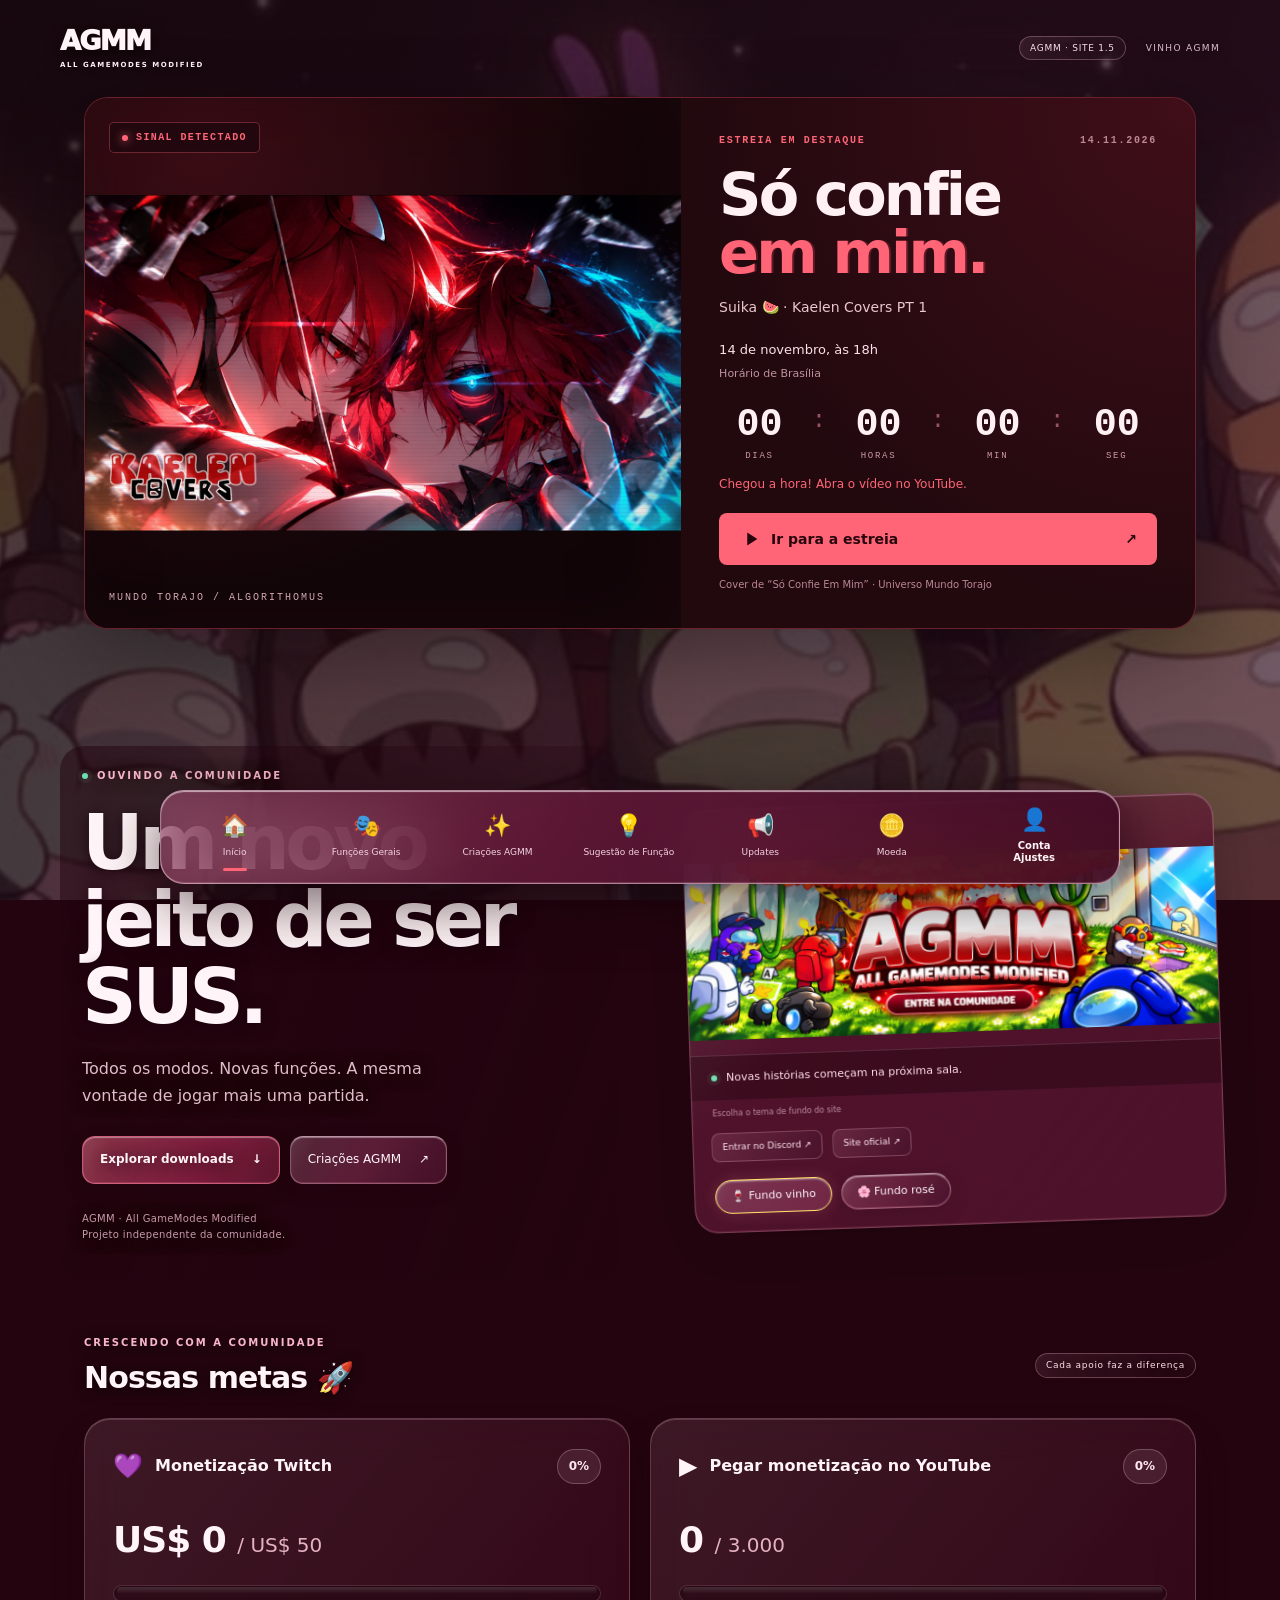
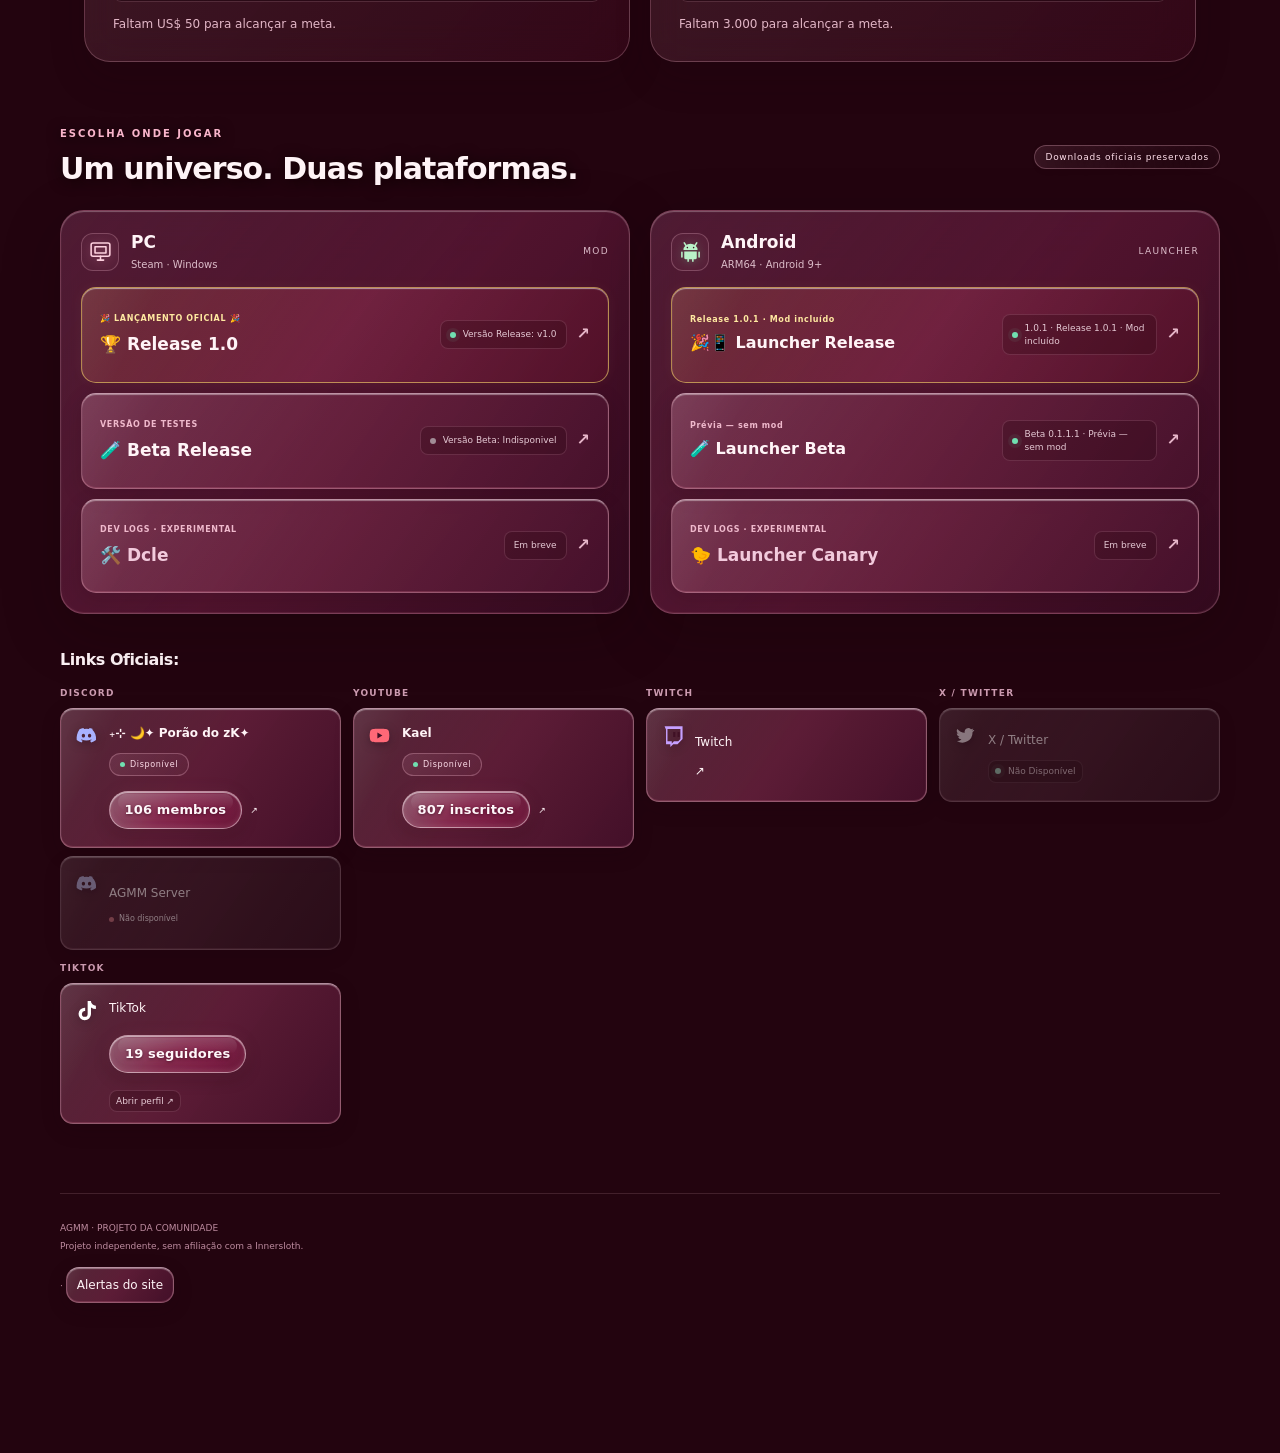
==== index.html @ 554f834c "Destaca metas de monetização nos painéis admin Adiciona uma aba Metas no editor oficial com valores " ====
<!DOCTYPE html>

<html lang="pt-BR"><head><meta charset="utf-8"/><meta content="width=device-width,initial-scale=1,viewport-fit=cover" name="viewport"/><title>AGMM · All GameModes Modified · Site 1.5</title><meta content="#23040F" name="theme-color"/><meta content="AGMM: downloads para PC e Android, funções, modos e novidades da comunidade." name="description"/><link href="agmm-icon-v2.png" rel="icon"/><link href="canary.css?v=goals-1" rel="stylesheet"/><link href="premiere.css" rel="stylesheet"/><meta http-equiv="Content-Security-Policy" content="default-src 'none'; script-src 'self'; script-src-attr 'none'; style-src 'self' 'unsafe-inline'; img-src 'self' data: blob: https://agmm-comunidade.lukee-vstone.workers.dev; connect-src 'self' https://agmm-comunidade.lukee-vstone.workers.dev; font-src 'self'; base-uri 'none'; form-action 'none'; object-src 'none'; frame-src 'none'; worker-src 'self'; manifest-src 'self'"></head><body><div aria-hidden="true" class="site-wallpaper"><div class="wallpaper-wine"></div><div class="wallpaper-rose"></div></div><a class="skip-link" href="#home-page">Pular para o conteúdo</a><header class="site-header"><a class="wordmark" href="#home">AGMM<span>ALL GAMEMODES MODIFIED</span></a><div class="header-meta"><span class="quiet-pill">AGMM · SITE 1.5</span><span class="tiny-label">VINHO AGMM</span></div></header><div id="home-page"><section class="premiere-feature" aria-labelledby="premiere-title" id="estreia">
 <div class="premiere-visual"><img src="premiere-suika.jpg" width="1280" height="720" alt="Capa da estreia Suika — Só Confie Em Mim, Kaelen Covers PT 1" fetchpriority="high"><span class="premiere-signal"><i></i> SINAL DETECTADO</span><span class="premiere-art-label">MUNDO TORAJO / ALGORITHOMUS</span></div>
 <div class="premiere-copy"><p class="premiere-eyebrow">ESTREIA EM DESTAQUE <span>14.11.2026</span></p><h2 id="premiere-title">Só confie<br><em>em mim.</em></h2><p class="premiere-subtitle">Suika 🍉 · Kaelen Covers PT 1</p><p class="premiere-date"><time datetime="2026-11-14T18:00:00-03:00">14 de novembro, às 18h</time> <span>Horário de Brasília</span></p>
 <div class="premiere-countdown" role="timer" aria-label="Contagem regressiva para a estreia" aria-live="off"><div><strong data-premiere="days">--</strong><span>DIAS</span></div><b>:</b><div><strong data-premiere="hours">--</strong><span>HORAS</span></div><b>:</b><div><strong data-premiere="minutes">--</strong><span>MIN</span></div><b>:</b><div><strong data-premiere="seconds">--</strong><span>SEG</span></div></div>
 <p id="premiere-status" class="premiere-status">A contagem já começou. Você vem?</p><a class="premiere-cta" id="premiere-link" href="https://www.youtube.com/watch?v=UKGkO79N6H8" target="_blank" rel="noopener noreferrer"><svg width="22" height="22" viewBox="0 0 24 24" aria-hidden="true"><path d="m9 5 11 7-11 7V5Z" fill="currentColor"/></svg>Ir para a estreia <span aria-hidden="true">↗</span></a><p class="premiere-credit">Cover de “Só Confie Em Mim” · Universo Mundo Torajo</p></div>
</section><section class="hero"><div class="hero-copy"><p class="eyebrow"><span class="live-dot"></span> OUVINDO A COMUNIDADE</p><h1>Um novo jeito<br/>de ser <em>SUS.</em></h1><p class="hero-description">Todos os modos. Novas funções. A mesma vontade de jogar mais uma partida.</p><div class="hero-actions"><a class="glass-button primary" href="#downloads-heading">Explorar downloads <span>↓</span><svg aria-hidden="true" class="crew-runner" viewbox="0 0 42 44"><g class="crew-body"><path d="M29 14h6v20h-6" fill="#FF6577" stroke="#23040F" stroke-width="2"></path><path d="M9 29V16C9 2 29 2 29 16v18H9Z" fill="#FF455E" stroke="#FFF4F7" stroke-width="1.8"></path><rect fill="#BCEAF2" height="10" rx="5" stroke="#23040F" stroke-width="2" width="18" x="18" y="12"></rect><path d="M23 14h8" stroke="white" stroke-linecap="round" stroke-width="2"></path></g><path class="crew-leg one" d="M13 29v10h7" fill="none" stroke="#FF6577" stroke-linecap="round" stroke-width="6"></path><path class="crew-leg two" d="M25 29v10h6" fill="none" stroke="#FF455E" stroke-linecap="round" stroke-width="6"></path></svg></a><button class="glass-button" data-page="creations" type="button">Criações AGMM <span>↗</span><svg aria-hidden="true" class="crew-runner" viewbox="0 0 42 44"><g class="crew-body"><path d="M29 14h6v20h-6" fill="#FF6577" stroke="#23040F" stroke-width="2"></path><path d="M9 29V16C9 2 29 2 29 16v18H9Z" fill="#FF455E" stroke="#FFF4F7" stroke-width="1.8"></path><rect fill="#BCEAF2" height="10" rx="5" stroke="#23040F" stroke-width="2" width="18" x="18" y="12"></rect><path d="M23 14h8" stroke="white" stroke-linecap="round" stroke-width="2"></path></g><path class="crew-leg one" d="M13 29v10h7" fill="none" stroke="#FF6577" stroke-linecap="round" stroke-width="6"></path><path class="crew-leg two" d="M25 29v10h6" fill="none" stroke="#FF455E" stroke-linecap="round" stroke-width="6"></path></svg></button></div><p class="hero-footnote">AGMM · All GameModes Modified<br/>Projeto independente da comunidade.</p></div><div class="hero-art glass"><span class="art-caption">COMUNIDADE AGMM</span><a class="community-banner" href="https://discord.gg/tmzvF387SU" rel="noopener noreferrer" target="_blank"><img alt="Comunidade AGMM" height="724" src="agmm-banner.png" width="2172"/></a><div class="art-bottom"><span class="live-dot"></span> Novas histórias começam na próxima sala.</div><p class="art-preserved">Escolha o tema de fundo do site</p><div class="art-links"><a href="https://discord.gg/tmzvF387SU" rel="noopener noreferrer" target="_blank">Entrar no Discord ↗</a><a href="https://kyroshkazehara.github.io/aggm.github.io/#home" rel="noopener noreferrer" target="_blank">Site oficial ↗</a></div><div aria-label="Tema de fundo do site" class="art-switch"><button aria-pressed="true" data-art="0" type="button">🍷 Fundo vinho</button><button aria-pressed="false" data-art="1" type="button">🌸 Fundo rosé</button></div></div></section><section class="monetization-section" aria-labelledby="monetization-heading" id="metas"><div class="section-heading"><div><p class="eyebrow">CRESCENDO COM A COMUNIDADE</p><h2 id="monetization-heading">Nossas metas <span aria-hidden="true">🚀</span></h2></div><span class="quiet-pill">Cada apoio faz a diferença</span></div><div class="monetization-grid"><article class="monetization-card glass"><div class="monetization-top"><span class="monetization-icon" aria-hidden="true">💜</span><h3>Monetização Twitch</h3><span class="monetization-percent" id="goal-twitch-percent">0%</span></div><p class="monetization-total" id="goal-twitch-total">US$ 0 <span>/ US$ 50</span></p><div class="monetization-track" id="goal-twitch-progress" role="progressbar" aria-label="Meta de monetização Twitch" aria-valuemin="0" aria-valuemax="50" aria-valuenow="0" aria-valuetext="US$ 0 de US$ 50"><span class="monetization-fill" id="goal-twitch-fill"></span></div><p class="monetization-note" id="goal-twitch-note">Faltam US$ 50 para alcançar a meta.</p></article><article class="monetization-card glass"><div class="monetization-top"><span class="monetization-icon" aria-hidden="true">▶️</span><h3>Pegar monetização no YouTube</h3><span class="monetization-percent" id="goal-youtube-percent">0%</span></div><p class="monetization-total" id="goal-youtube-total">0 <span>/ 3.000</span></p><div class="monetization-track" id="goal-youtube-progress" role="progressbar" aria-label="Meta de monetização YouTube" aria-valuemin="0" aria-valuemax="3000" aria-valuenow="0" aria-valuetext="0 de 3.000"><span class="monetization-fill" id="goal-youtube-fill"></span></div><p class="monetization-note" id="goal-youtube-note">Faltam 3.000 para alcançar a meta.</p></article></div></section><section aria-labelledby="downloads-heading" class="download-section"><div class="section-heading"><div><p class="eyebrow">ESCOLHA ONDE JOGAR</p><h2 id="downloads-heading">Um universo. Duas plataformas.</h2></div><span class="quiet-pill">Downloads oficiais preservados</span></div><div class="platform-grid"><section class="platform-panel glass"><div class="platform-title"><span class="platform-icon"><svg viewBox="0 0 32 32" aria-hidden="true"><rect x="4" y="5" width="24" height="17" rx="2.5" fill="none" stroke="currentColor" stroke-width="2"/><path d="M12 27h8m-4-5v5M9 10h14v8H9z" fill="none" stroke="currentColor" stroke-width="2" stroke-linecap="round" stroke-linejoin="round"/></svg></span><div><h3>PC</h3><p>Steam · Windows</p></div><span class="tiny-label">MOD</span></div><button class="choice glass-button release-tile" data-channel="release" type="button"><span><span class="badge">🎉 LANÇAMENTO OFICIAL 🎉</span>🏆 Release 1.0</span><span class="download-meta"><span class="mod-version"><span aria-hidden="true" class="version-dot"></span><span id="versao-release">Versão Release: 1.0</span></span><span aria-hidden="true" class="arrow">↗</span></span><svg aria-hidden="true" class="crew-runner" viewbox="0 0 42 44"><g class="crew-body"><path d="M29 14h6v20h-6" fill="#FF6577" stroke="#23040F" stroke-width="2"></path><path d="M9 29V16C9 2 29 2 29 16v18H9Z" fill="#FF455E" stroke="#FFF4F7" stroke-width="1.8"></path><rect fill="#BCEAF2" height="10" rx="5" stroke="#23040F" stroke-width="2" width="18" x="18" y="12"></rect><path d="M23 14h8" stroke="white" stroke-linecap="round" stroke-width="2"></path></g><path class="crew-leg one" d="M13 29v10h7" fill="none" stroke="#FF6577" stroke-linecap="round" stroke-width="6"></path><path class="crew-leg two" d="M25 29v10h6" fill="none" stroke="#FF455E" stroke-linecap="round" stroke-width="6"></path></svg></button><button class="choice glass-button release-tile" data-channel="beta" type="button"><span><span class="badge">VERSÃO DE TESTES</span><strong>🧪 Beta Release</strong></span><span class="download-meta"><span class="mod-version"><span aria-hidden="true" class="version-dot"></span><span id="versao-beta">Versão Beta: a definir</span></span><span aria-hidden="true" class="arrow">↗</span></span><svg aria-hidden="true" class="crew-runner" viewbox="0 0 42 44"><g class="crew-body"><path d="M29 14h6v20h-6" fill="#FF6577" stroke="#23040F" stroke-width="2"></path><path d="M9 29V16C9 2 29 2 29 16v18H9Z" fill="#FF455E" stroke="#FFF4F7" stroke-width="1.8"></path><rect fill="#BCEAF2" height="10" rx="5" stroke="#23040F" stroke-width="2" width="18" x="18" y="12"></rect><path d="M23 14h8" stroke="white" stroke-linecap="round" stroke-width="2"></path></g><path class="crew-leg one" d="M13 29v10h7" fill="none" stroke="#FF6577" stroke-linecap="round" stroke-width="6"></path><path class="crew-leg two" d="M25 29v10h6" fill="none" stroke="#FF455E" stroke-linecap="round" stroke-width="6"></path></svg></button><button class="choice glass-button release-tile experimental" data-experimental="pc" type="button"><span><span class="badge">DEV LOGS · EXPERIMENTAL</span><strong>🛠️ Dcle</strong></span><span class="download-meta"><span class="mod-version">Em breve</span><span class="arrow">↗</span></span><svg aria-hidden="true" class="crew-runner" viewbox="0 0 42 44"><g class="crew-body"><path d="M29 14h6v20h-6" fill="#FF6577" stroke="#23040F" stroke-width="2"></path><path d="M9 29V16C9 2 29 2 29 16v18H9Z" fill="#FF455E" stroke="#FFF4F7" stroke-width="1.8"></path><rect fill="#BCEAF2" height="10" rx="5" stroke="#23040F" stroke-width="2" width="18" x="18" y="12"></rect><path d="M23 14h8" stroke="white" stroke-linecap="round" stroke-width="2"></path></g><path class="crew-leg one" d="M13 29v10h7" fill="none" stroke="#FF6577" stroke-linecap="round" stroke-width="6"></path><path class="crew-leg two" d="M25 29v10h6" fill="none" stroke="#FF455E" stroke-linecap="round" stroke-width="6"></path></svg></button></section><section class="platform-panel glass"><div class="platform-title"><span class="platform-icon"><svg viewBox="0 0 32 32" aria-hidden="true"><path d="m10 8-2-3m14 3 2-3" fill="none" stroke="currentColor" stroke-width="2" stroke-linecap="round"/><path d="M7 14a9 8 0 0 1 18 0H7Zm1 2h16v8a2 2 0 0 1-2 2h-2v3h-2v-3h-4v3h-2v-3h-2a2 2 0 0 1-2-2v-8Z" fill="currentColor"/><circle cx="12" cy="11" r="1" fill="#3d1026"/><circle cx="20" cy="11" r="1" fill="#3d1026"/><path d="M5 17v6m22-6v6" fill="none" stroke="currentColor" stroke-width="2" stroke-linecap="round"/></svg></span><div><h3>Android</h3><p>ARM64 · Android 9+</p></div><span class="tiny-label">LAUNCHER</span></div><button aria-controls="launcher-details" aria-haspopup="dialog" class="choice glass-button release-tile" disabled="" id="launcher-main-release" type="button"><span><span class="badge">ANDROID · VERSÃO ESTÁVEL</span><span class="launcher-button-title">AGMM LAUNCHER RELEASE</span></span><span class="download-meta"><span class="mod-version"><span aria-hidden="true" class="version-dot"></span><span id="versao-launcher-release">Versão: em breve</span></span><span aria-hidden="true" class="arrow">↗</span></span><svg aria-hidden="true" class="crew-runner" viewbox="0 0 42 44"><g class="crew-body"><path d="M29 14h6v20h-6" fill="#FF6577" stroke="#23040F" stroke-width="2"></path><path d="M9 29V16C9 2 29 2 29 16v18H9Z" fill="#FF455E" stroke="#FFF4F7" stroke-width="1.8"></path><rect fill="#BCEAF2" height="10" rx="5" stroke="#23040F" stroke-width="2" width="18" x="18" y="12"></rect><path d="M23 14h8" stroke="white" stroke-linecap="round" stroke-width="2"></path></g><path class="crew-leg one" d="M13 29v10h7" fill="none" stroke="#FF6577" stroke-linecap="round" stroke-width="6"></path><path class="crew-leg two" d="M25 29v10h6" fill="none" stroke="#FF455E" stroke-linecap="round" stroke-width="6"></path></svg></button><button aria-controls="launcher-details" aria-haspopup="dialog" class="choice glass-button release-tile" disabled="" id="launcher-main-beta" type="button"><span><span class="badge">ANDROID · VERSÃO DE TESTES</span><span class="launcher-button-title">AGMM LAUNCHER BETA</span></span><span class="download-meta"><span class="mod-version"><span aria-hidden="true" class="version-dot"></span><span id="versao-launcher-beta">Versão: em breve</span></span><span aria-hidden="true" class="arrow">↗</span></span><svg aria-hidden="true" class="crew-runner" viewbox="0 0 42 44"><g class="crew-body"><path d="M29 14h6v20h-6" fill="#FF6577" stroke="#23040F" stroke-width="2"></path><path d="M9 29V16C9 2 29 2 29 16v18H9Z" fill="#FF455E" stroke="#FFF4F7" stroke-width="1.8"></path><rect fill="#BCEAF2" height="10" rx="5" stroke="#23040F" stroke-width="2" width="18" x="18" y="12"></rect><path d="M23 14h8" stroke="white" stroke-linecap="round" stroke-width="2"></path></g><path class="crew-leg one" d="M13 29v10h7" fill="none" stroke="#FF6577" stroke-linecap="round" stroke-width="6"></path><path class="crew-leg two" d="M25 29v10h6" fill="none" stroke="#FF455E" stroke-linecap="round" stroke-width="6"></path></svg></button><button class="choice glass-button release-tile experimental" data-experimental="android" type="button"><span><span class="badge">DEV LOGS · EXPERIMENTAL</span><strong>🐤 Launcher Canary</strong></span><span class="download-meta"><span class="mod-version">Em breve</span><span class="arrow">↗</span></span><svg aria-hidden="true" class="crew-runner" viewbox="0 0 42 44"><g class="crew-body"><path d="M29 14h6v20h-6" fill="#FF6577" stroke="#23040F" stroke-width="2"></path><path d="M9 29V16C9 2 29 2 29 16v18H9Z" fill="#FF455E" stroke="#FFF4F7" stroke-width="1.8"></path><rect fill="#BCEAF2" height="10" rx="5" stroke="#23040F" stroke-width="2" width="18" x="18" y="12"></rect><path d="M23 14h8" stroke="white" stroke-linecap="round" stroke-width="2"></path></g><path class="crew-leg one" d="M13 29v10h7" fill="none" stroke="#FF6577" stroke-linecap="round" stroke-width="6"></path><path class="crew-leg two" d="M25 29v10h6" fill="none" stroke="#FF455E" stroke-linecap="round" stroke-width="6"></path></svg></button></section></div></section><section aria-labelledby="official-title" class="official-links social-section">
<h2 id="official-title">Links Oficiais:</h2>
<div class="official-grid">
<div class="official-group"><h3>Discord</h3><a class="official-button discord-live" href="https://discord.gg/WVbwFvehyt" id="discord-1" rel="noopener noreferrer" role="button" tabindex="0" target="_blank"><svg class="social-brand-icon" viewBox="0 0 32 32" aria-hidden="true"><path fill="currentColor" d="M25.7 7.2a22 22 0 0 0-5.5-1.7l-.7 1.4a20 20 0 0 0-7 0l-.7-1.4a22 22 0 0 0-5.5 1.7C2.8 12.3 1.9 17.3 2.4 22.2a22 22 0 0 0 6.8 3.4l1.5-2.4-2.3-1.1.6-.5c4.4 2 9.2 2 13.6 0l.6.5-2.3 1.1 1.5 2.4a22 22 0 0 0 6.8-3.4c.6-5.7-1-10.6-5.5-15zM11.7 18.8c-1.3 0-2.3-1.2-2.3-2.6s1-2.6 2.3-2.6 2.3 1.2 2.3 2.6-1 2.6-2.3 2.6zm8.6 0c-1.3 0-2.3-1.2-2.3-2.6s1-2.6 2.3-2.6 2.3 1.2 2.3 2.6-1 2.6-2.3 2.6z"/></svg><span class="discord-server-name">₊⊹ 🌙✦ Porão do zK✦</span><span class="discord-server-meta"><span class="discord-status social-pill agmm-new-pill"><i aria-hidden="true" class="discord-green-dot"></i>Disponível</span><span id="discord-member-count" title="Contagem aproximada informada pelo Discord · conferida em 31/10/2026">106 membros</span><span aria-hidden="true">↗</span></span><svg aria-hidden="true" class="crew-runner" viewbox="0 0 42 44"><g class="crew-body"><path d="M29 14h6v20h-6" fill="#FF6577" stroke="#23040F" stroke-width="2"></path><path d="M9 29V16C9 2 29 2 29 16v18H9Z" fill="#FF455E" stroke="#FFF4F7" stroke-width="1.8"></path><rect fill="#BCEAF2" height="10" rx="5" stroke="#23040F" stroke-width="2" width="18" x="18" y="12"></rect><path d="M23 14h8" stroke="white" stroke-linecap="round" stroke-width="2"></path></g><path class="crew-leg one" d="M13 29v10h7" fill="none" stroke="#FF6577" stroke-linecap="round" stroke-width="6"></path><path class="crew-leg two" d="M25 29v10h6" fill="none" stroke="#FF455E" stroke-linecap="round" stroke-width="6"></path></svg></a><button class="official-button discord-unavailable" disabled="" id="discord-2" type="button"><svg class="social-brand-icon" viewBox="0 0 32 32" aria-hidden="true"><path fill="currentColor" d="M25.7 7.2a22 22 0 0 0-5.5-1.7l-.7 1.4a20 20 0 0 0-7 0l-.7-1.4a22 22 0 0 0-5.5 1.7C2.8 12.3 1.9 17.3 2.4 22.2a22 22 0 0 0 6.8 3.4l1.5-2.4-2.3-1.1.6-.5c4.4 2 9.2 2 13.6 0l.6.5-2.3 1.1 1.5 2.4a22 22 0 0 0 6.8-3.4c.6-5.7-1-10.6-5.5-15zM11.7 18.8c-1.3 0-2.3-1.2-2.3-2.6s1-2.6 2.3-2.6 2.3 1.2 2.3 2.6-1 2.6-2.3 2.6zm8.6 0c-1.3 0-2.3-1.2-2.3-2.6s1-2.6 2.3-2.6 2.3 1.2 2.3 2.6-1 2.6-2.3 2.6z"/></svg><span>AGMM Server</span><span class="discord-status social-pill unavailable-pill"><i aria-hidden="true"></i>Não disponível</span><svg aria-hidden="true" class="crew-runner" viewbox="0 0 42 44"><g class="crew-body"><path d="M29 14h6v20h-6" fill="#FF6577" stroke="#23040F" stroke-width="2"></path><path d="M9 29V16C9 2 29 2 29 16v18H9Z" fill="#FF455E" stroke="#FFF4F7" stroke-width="1.8"></path><rect fill="#BCEAF2" height="10" rx="5" stroke="#23040F" stroke-width="2" width="18" x="18" y="12"></rect><path d="M23 14h8" stroke="white" stroke-linecap="round" stroke-width="2"></path></g><path class="crew-leg one" d="M13 29v10h7" fill="none" stroke="#FF6577" stroke-linecap="round" stroke-width="6"></path><path class="crew-leg two" d="M25 29v10h6" fill="none" stroke="#FF455E" stroke-linecap="round" stroke-width="6"></path></svg></button></div>
<div class="official-group"><h3>YouTube</h3><a class="official-button discord-live youtube-channel-live" href="https://www.youtube.com/@Kael_lives_Oficcial" id="youtube" rel="noopener noreferrer" target="_blank"><svg class="social-brand-icon" viewBox="0 0 32 32" aria-hidden="true"><path fill="currentColor" d="M29 10.2a4 4 0 0 0-2.8-2.8C23.8 6.7 16 6.7 16 6.7s-7.8 0-10.2.7A4 4 0 0 0 3 10.2 42 42 0 0 0 2.3 16 42 42 0 0 0 3 21.8a4 4 0 0 0 2.8 2.8c2.4.7 10.2.7 10.2.7s7.8 0 10.2-.7a4 4 0 0 0 2.8-2.8 42 42 0 0 0 .7-5.8 42 42 0 0 0-.7-5.8z"/><path fill="#401025" d="m13 20.2 7-4.2-7-4.2z"/></svg><span class="discord-server-name" id="youtube-channel-name">Kael</span><span class="discord-server-meta"><span class="discord-status social-pill agmm-new-pill"><i aria-hidden="true" class="discord-green-dot"></i>Disponível</span><span id="youtube-subscriber-count" title="Contagem informada pelo criador">807 inscritos</span><span aria-hidden="true">↗</span></span><svg aria-hidden="true" class="crew-runner" viewbox="0 0 42 44"><g class="crew-body"><path d="M29 14h6v20h-6" fill="#FF6577" stroke="#23040F" stroke-width="2"></path><path d="M9 29V16C9 2 29 2 29 16v18H9Z" fill="#FF455E" stroke="#FFF4F7" stroke-width="1.8"></path><rect fill="#BCEAF2" height="10" rx="5" stroke="#23040F" stroke-width="2" width="18" x="18" y="12"></rect><path d="M23 14h8" stroke="white" stroke-linecap="round" stroke-width="2"></path></g><path class="crew-leg one" d="M13 29v10h7" fill="none" stroke="#FF6577" stroke-linecap="round" stroke-width="6"></path><path class="crew-leg two" d="M25 29v10h6" fill="none" stroke="#FF455E" stroke-linecap="round" stroke-width="6"></path></svg></a></div>
<div class="official-group"><h3>Twitch</h3><a class="official-button" id="twitch" role="button" tabindex="0"><svg class="social-brand-icon" viewBox="0 0 32 32" aria-hidden="true"><path fill="currentColor" d="M5 3h25v18l-7 7h-6l-4 4v-4H7V8zm4 4v17h6v3l3-3h6l3-3V7z"/><path fill="#401025" d="M17 11h3v7h-3zm6 0h3v7h-3z"/></svg>Twitch <span aria-hidden="true">↗</span><svg aria-hidden="true" class="crew-runner" viewbox="0 0 42 44"><g class="crew-body"><path d="M29 14h6v20h-6" fill="#FF6577" stroke="#23040F" stroke-width="2"></path><path d="M9 29V16C9 2 29 2 29 16v18H9Z" fill="#FF455E" stroke="#FFF4F7" stroke-width="1.8"></path><rect fill="#BCEAF2" height="10" rx="5" stroke="#23040F" stroke-width="2" width="18" x="18" y="12"></rect><path d="M23 14h8" stroke="white" stroke-linecap="round" stroke-width="2"></path></g><path class="crew-leg one" d="M13 29v10h7" fill="none" stroke="#FF6577" stroke-linecap="round" stroke-width="6"></path><path class="crew-leg two" d="M25 29v10h6" fill="none" stroke="#FF455E" stroke-linecap="round" stroke-width="6"></path></svg></a></div>
<div class="official-group"><h3>X / Twitter</h3><button class="official-button unavailable-social" disabled="" id="twitter"><svg class="social-brand-icon" viewBox="0 0 32 32" aria-hidden="true"><path fill="currentColor" d="M27.5 8.2c-.9.4-1.9.7-2.9.8a5 5 0 0 0 2.2-2.8 10 10 0 0 1-3.2 1.2 5 5 0 0 0-8.6 4.6A14.2 14.2 0 0 1 4.7 6.8a5 5 0 0 0 1.5 6.7 5 5 0 0 1-2.3-.6v.1a5 5 0 0 0 4 4.9 5 5 0 0 1-2.2.1 5 5 0 0 0 4.7 3.5A10 10 0 0 1 4 23.6a14.1 14.1 0 0 0 21.8-11.9v-.6a10 10 0 0 0 2.5-2.9z"/></svg><span>X / Twitter</span><span class="mod-version"><span aria-hidden="true" class="version-dot"></span>Não Disponível</span><svg aria-hidden="true" class="crew-runner" viewbox="0 0 42 44"><g class="crew-body"><path d="M29 14h6v20h-6" fill="#FF6577" stroke="#23040F" stroke-width="2"></path><path d="M9 29V16C9 2 29 2 29 16v18H9Z" fill="#FF455E" stroke="#FFF4F7" stroke-width="1.8"></path><rect fill="#BCEAF2" height="10" rx="5" stroke="#23040F" stroke-width="2" width="18" x="18" y="12"></rect><path d="M23 14h8" stroke="white" stroke-linecap="round" stroke-width="2"></path></g><path class="crew-leg one" d="M13 29v10h7" fill="none" stroke="#FF6577" stroke-linecap="round" stroke-width="6"></path><path class="crew-leg two" d="M25 29v10h6" fill="none" stroke="#FF455E" stroke-linecap="round" stroke-width="6"></path></svg></button></div>
<div class="official-group"><h3>TikTok</h3><a class="official-button" id="tiktok" href="https://www.tiktok.com/@zkaelen_oficiall" target="_blank" rel="noopener noreferrer"><svg class="social-brand-icon tiktok-logo" viewBox="0 0 24 24" aria-hidden="true"><path fill="currentColor" d="M16.6 2h-3.4v13.6a3 3 0 1 1-2.6-3V9.1a6.5 6.5 0 1 0 6.1 6.5V8.8a8.4 8.4 0 0 0 5.1 1.7V7.1A5.3 5.3 0 0 1 16.6 2Z"/></svg><span>TikTok</span><span class="mod-version" id="tiktok-follower-count">19 seguidores</span><span class="mod-version" data-tiktok-status>Abrir perfil ↗</span></a></div>
</div><p id="official-status" role="status"></p>
</section></div><section aria-labelledby="functions-title" class="community-page" hidden="" id="page-functions">
<p class="community-eyebrow">OUVINDO A COMUNIDADE · CRIADO POR KAELEN</p>
<h1 id="functions-title">Funções Gerais</h1>
<p class="community-intro">O catálogo completo de funções, cartas e modos de jogo. Todas as descrições foram preservadas.</p>
<div class="catalog-controls"><label class="search-field">Buscar no catálogo<input id="catalog-search" placeholder="Procure uma função ou modo…" type="search"/></label><div aria-label="Categoria do catálogo" class="filter-group"><button aria-pressed="true" class="filter active" data-filter="todos" type="button">Tudo</button><button aria-pressed="false" class="filter" data-filter="funcao" type="button">Funções</button><button aria-pressed="false" class="filter" data-filter="modo" type="button">Modos</button><button aria-pressed="false" class="filter" data-filter="carta" type="button">Cartas</button></div></div>
<p class="muted" id="catalog-count" role="status"></p><div class="catalog-grid" id="catalog-grid"></div>
</section><section aria-labelledby="suggestion-title" class="community-page" hidden="" id="page-suggestions">
<p class="community-eyebrow">SUA IDEIA PODE VIRAR PARTE DO AGMM</p><h1 id="suggestion-title">Sugestão <span>de Função</span></h1>
<div class="community-columns"><div><p class="community-intro">Inventou uma habilidade diferente? Conte como ela funciona. Você também pode sugerir um modo de jogo.</p><div class="glass-card"><h2>Da sua ideia para a partida</h2><ol class="idea-steps"><li>Escolha um nome e a equipe.</li><li>Explique o poder e como vencer.</li><li>Conte os limites para deixar a partida equilibrada.</li></ol><p class="muted">A sugestão vai para o painel privado do criador. Ela não será publicada automaticamente.</p></div></div>
<aside class="glass-card suggestion-notice" role="note"><strong>Antes de enviar sua sugestão</strong><p>OBS.: Enviar uma sugestão não garante que sua função será adicionada ao mod. Pedimos, por gentileza e empatia, que não enviem mensagens na DM perguntando se ela já foi incluída. Você pode acompanhar o status da sua sugestão nas suas cartinhas.</p></aside><form class="glass-card community-form" id="suggestion-form"><p class="muted" id="suggestion-account"></p><label>Nome da ideia<input maxlength="80" minlength="3" name="title" placeholder="Como sua criação se chama?" required=""/></label><div class="field-row"><label>Tipo<select name="kind"><option value="funcao">Função</option><option value="modo">Modo de jogo</option><option value="carta">Carta</option></select></label><label>Equipe<select name="team"><option>Tripulante</option><option>Impostor</option><option>Neutro</option><option>Fantasma</option><option>Outros</option></select></label></div><label>Como funciona?<textarea maxlength="3000" minlength="15" name="description" placeholder="Explique a habilidade, como ativar, a recarga e a condição de vitória." required="" rows="7"></textarea></label><label aria-hidden="true" class="honeypot">Site pessoal<input autocomplete="off" name="website" tabindex="-1"/></label><button class="community-primary" type="submit">Enviar minha ideia <span aria-hidden="true">↗</span></button><p id="suggestion-status" role="status"></p></form></div>
<section><h2>Sugestões aceitas pela equipe</h2><p class="muted">Cartinhas aceitas ficam públicas. A aceitação não significa que já foram implementadas no mod.</p><div class="letter-grid" id="accepted-suggestions"></div></section><div hidden="" id="my-suggestions"><div class="admin-toolbar"><h2>Minhas cartinhas</h2><button class="community-secondary" id="my-refresh" type="button">Atualizar</button></div><p class="muted">Só você e o criador podem ler suas cartinhas. Você pode editar enquanto estiverem como Recebida; depois que a moderação começar, o conteúdo fica bloqueado. As aceitas ficam públicas.</p><div class="letter-grid" id="my-suggestions-list"></div></div>
</section><section aria-labelledby="account-title" class="community-page" hidden="" id="page-account">
<p class="community-eyebrow">SUA IDENTIDADE NA COMUNIDADE</p><h1 id="account-title">Sua <span>conta</span></h1><p class="community-intro">Entre na comunidade, acompanhe suas cartinhas e ajuste o site do seu jeito.</p>
<div class="account-wrap glass-card" id="auth-area"><div class="filter-group"><button aria-pressed="true" class="filter active" data-auth="login" type="button">Entrar</button><button aria-pressed="false" class="filter" data-auth="register" type="button">Criar conta</button></div>
<form class="community-form" id="login-form" method="post"><label>Usuário<input autocomplete="username" maxlength="24" minlength="3" name="username" pattern="[a-zA-Z0-9_]{3,24}" placeholder="Seu usuário" required=""/></label><label>Senha<input autocomplete="current-password" maxlength="128" name="password" placeholder="Sua senha" required="" type="password"/></label><label class="remember-option"><input checked="" name="remember" type="checkbox"/>Manter conectado por 30 dias neste navegador</label><p class="muted">Usamos um cookie de sessão seguro. Sua senha não fica salva no cookie. Use Sair em computadores compartilhados.</p><button class="community-primary">Entrar na minha conta</button><p id="login-status" role="status"></p></form>
<form class="community-form" hidden="" id="register-form" method="post"><label>Nome de exibição<input autocomplete="nickname" maxlength="40" name="displayName" placeholder="Como quer aparecer no site?"/></label><label>Usuário<input autocomplete="username" maxlength="24" minlength="3" name="username" pattern="[a-zA-Z0-9_]{3,24}" placeholder="Letras, números e _" required=""/></label><label>Senha<input autocomplete="new-password" maxlength="128" minlength="10" name="password" placeholder="No mínimo 10 caracteres" required="" type="password"/></label><label>Confirme a senha<input autocomplete="new-password" maxlength="128" minlength="10" name="confirmation" placeholder="Repita a senha" required="" type="password"/></label><button class="community-primary">Criar minha conta</button><p id="register-status" role="status"></p></form></div><div class="account-wrap glass-card" hidden="" id="profile-area"><div class="profile-heading"><div aria-hidden="true" class="profile-avatar" id="avatar-fallback">A</div><img alt="Sua foto de perfil" class="profile-avatar" hidden="" id="profile-avatar"/><div><h2 id="profile-name"></h2><p class="muted" id="profile-username"></p></div></div><form class="community-form" id="profile-form"><label>Nome de exibição<input maxlength="40" name="displayName" required=""/></label><button class="community-primary">Salvar nome</button><p id="profile-status" role="status"></p></form><label class="avatar-upload">Trocar foto de perfil<input accept="image/png,image/jpeg,image/webp" id="avatar-file" type="file"/><span class="muted">PNG, JPEG ou WebP. A imagem será reduzida antes do envio.</span></label><p id="avatar-status" role="status"></p><section><h2>Minhas notificações</h2><button class="community-secondary" id="notifications-refresh" type="button">Atualizar notificações</button><div class="suggestions-list" id="notification-history"></div></section><button class="community-secondary" id="logout-button" type="button">Sair da conta</button></div><section aria-labelledby="navigation-settings-title" class="glass-card navigation-settings"><h2 id="navigation-settings-title">Do seu jeito</h2><label class="search-field" for="navigation-position">Posição do menu<select id="navigation-position"><option value="auto">Automático — dock inferior</option><option value="top">Em cima</option><option value="bottom">Embaixo</option></select></label><p class="muted">Sua preferência fica salva neste navegador. Segure e arraste a bolha para escolher uma guia, ou toque no nome.</p><p id="navigation-position-status" role="status"></p><div class="latest-updates-setting"><h3>Últimas atualizações</h3><p class="muted">Veja as novidades, funções e cartas da versão atual.</p><button aria-controls="release-notes-dialog" aria-haspopup="dialog" class="community-secondary" id="settings-latest-updates" type="button"><span>Últimas atualizações</span><span class="agmm-new-pill">🎉 Release oficial</span></button></div></section>

<p class="service-notice" hidden="" id="service-status" role="status"></p>
</section><section aria-labelledby="admin-title" class="community-page" hidden="" id="page-admin">
<p class="community-eyebrow">ACESSO DO CRIADOR</p><h1 id="admin-title">Painel <span>privado</span></h1><p class="community-intro">Gerencie as cartinhas e o catálogo com a autenticação oficial do criador.</p>
<form class="account-wrap glass-card community-form" id="admin-login" method="post"><p class="cms-security">Acesso exclusivo do criador: entre na sua conta e valide a chave do painel com o código atual do Authenticator.</p><label>Chave privada do criador<input autocomplete="off" name="key" placeholder="Chave configurada no servidor" required="" type="password"/></label><label>Código do Authenticator<input autocomplete="one-time-code" inputmode="numeric" maxlength="6" minlength="6" name="code" pattern="[0-9]{6}" placeholder="000000" required="" type="text"/></label><p class="muted">Use o código temporário do seu Authenticator. Cada código só pode ser usado uma vez.</p><button class="community-primary">Abrir painel</button><p id="admin-login-status" role="status"></p><p class="muted">A conta de visitante não concede acesso administrativo.</p></form>
<div hidden="" id="admin-area"><div class="admin-toolbar"><h2>Sugestões recebidas</h2><button class="community-secondary" id="admin-refresh" type="button">Atualizar</button><button class="community-secondary" id="admin-logout" type="button">Fechar painel</button></div><p id="admin-status" role="status"></p><div aria-label="Filtrar cartinhas" class="filter-group" id="inbox-filters"><div aria-label="Tipo das cartinhas" class="admin-kind-tabs" role="group"><button aria-pressed="true" data-kind="funcao" type="button">Funções</button><button aria-pressed="false" data-kind="carta" type="button">Cartas</button><button aria-pressed="false" data-kind="modo" type="button">Modos de jogo</button><button aria-pressed="false" data-kind="outros" type="button">Outros</button></div><div aria-label="Estado dentro do tipo selecionado" class="admin-status-tabs" role="group"><button aria-pressed="false" data-inbox="nova" type="button">Recebidas</button><button aria-pressed="false" data-inbox="aceita" type="button">Aceitas</button><button aria-pressed="false" data-inbox="em analise" type="button">Em análise</button><button aria-pressed="false" data-inbox="excluida" hidden="" type="button">Excluídas</button><button aria-pressed="false" data-inbox="arquivada" type="button">Arquivadas</button></div></div><div class="suggestions-list" id="suggestions-list"></div>
<details class="glass catalog-editor-details" id="catalog-editor-details"><summary>Catálogo preservado · editar funções, cartas e modos</summary><div class="admin-toolbar"><h2>Editar Funções e Modos</h2></div><div class="catalog-controls"><label class="search-field">Buscar no catálogo administrativo<input id="admin-catalog-search" placeholder="Nome ou descrição…" type="search"/></label><label class="search-field">Tipo<select id="admin-catalog-kind"><option value="todos">Todos os tipos</option><option value="funcao">Funções</option><option value="carta">Cartas</option><option value="modo">Modos de jogo</option></select></label></div><form class="glass-card community-form" id="catalog-form"><input name="id" type="hidden"/><label>Nome<input maxlength="80" minlength="3" name="title" required=""/></label><div class="field-row"><label>Tipo<select name="kind"><option value="funcao">Função</option><option value="modo">Modo de jogo</option><option value="carta">Carta</option></select></label><label>Equipe<select name="team"><option>Tripulante</option><option>Impostor</option><option>Neutro</option><option>Fantasma</option><option>Outros</option></select></label></div><label>Descrição<textarea maxlength="3000" minlength="15" name="description" required="" rows="4"></textarea></label><div class="admin-actions"><button class="community-primary" id="catalog-save">Publicar no catálogo</button><button class="community-secondary" id="catalog-cancel" type="button">Cancelar edição</button></div><p id="catalog-status" role="status"></p></form><div class="suggestions-list" id="admin-catalog"></div></details></div>
</section><section class="community-page" hidden="" id="page-updates"><p class="eyebrow">O QUE ESTÁ ACONTECENDO</p><h1>Updates <span>do AGMM</span></h1><p class="community-intro">Novidades, notas de versão e dev logs em um só lugar.</p><article class="glass update-lead"><span class="quiet-pill">AVISOS GERAIS</span><h2>🎉 Novas funções do AGMM · Conheça as novidades! 🎮</h2><p>💛 Uma nova rodada de funções da comunidade, com habilidades, controles e tamanhos dos downloads no tema de lançamento.</p><button class="glass-button primary" id="open-release-notes" type="button">Ler todas as notas ↗</button></article><div class="update-tabs"><button class="glass-button" data-experimental="pc" type="button">Dcle · Dev Logs PC</button><button class="glass-button" data-experimental="android" type="button">Launcher Canary · Dev Logs</button></div><section aria-labelledby="agmm-launch-heading" class="agmm-launch-countdown"><span class="agmm-new-pill agmm-feature-pill"><span class="agmm-available-label"><i aria-hidden="true" class="agmm-available-dot"></i>🎊 Release 1.0 · JÁ CHEGOU!</span></span><h2 id="agmm-launch-heading">🎉 LANÇAMENTO OFICIAL! 🚀</h2><p>🥳 A espera acabou! O AGMM Release 1.0 já está disponível para baixar. 🎮</p><p id="agmm-launch-clock-status" role="status">🐛 Pode haver bugs. 💛 Obrigado por jogar AGMM!</p><p><a class="official-button" href="https://github.com/KyroshKazehara/AGMM---All-GameModes-Modified/releases/download/v1.0/Agmm.-.Steam-1.0.zip" title="Tamanho oficial: 57,991,414 bytes · 58,0 MB (55,3 MiB)">📦 Baixar pacote Steam (.zip) · 58,0 MB ↓</a></p></section><section aria-labelledby="mod-mystery-title" class="mod-mystery-update" id="mod-mystery-update"><div class="mystery-update-meta"><span>AGMM · RELEASE 1.0</span><span class="agmm-new-pill"><span class="agmm-available-label"><i aria-hidden="true" class="agmm-available-dot"></i>🎁 DISPONÍVEL PARA DOWNLOAD</span></span></div><h2 id="mod-mystery-title">🎉 LANÇAMENTO OFICIAL! 🚀</h2><p>AGMM — All GameModes Modified é um mod de Among Us com modos de jogo, funções e opções personalizadas. A Release 1.0 está disponível para Steam no Windows, com DLL avulsa e pacote de instalação. Pode haver bugs.</p><div aria-label="Status do lançamento" class="live-countdown" id="agmm-live-clock" role="status">LANÇAMENTO OFICIAL</div><p><strong>🐛 Pode haver bugs.</strong> Encontrou um problema? Conte o que aconteceu e os passos para reproduzir.</p><div class="official-grid"><a class="official-button" href="https://github.com/KyroshKazehara/AGMM---All-GameModes-Modified/releases/download/v1.0/AGMM.Release.1.0.dll" title="Tamanho oficial: 33,620,992 bytes · 33,6 MB (32,1 MiB)">💎 Baixar DLL · Release 1.0 · 33,6 MB ↓</a><a class="official-button" href="https://github.com/KyroshKazehara/AGMM---All-GameModes-Modified/releases/download/v1.0/Agmm.-.Steam-1.0.zip" title="Tamanho oficial: 57,991,414 bytes · 58,0 MB (55,3 MiB)">📦 Baixar pacote Steam (.zip) · 58,0 MB ↓</a></div><p><a href="https://github.com/KyroshKazehara/AGMM---All-GameModes-Modified/releases/tag/v1.0" rel="noopener noreferrer" target="_blank">Descrição e instruções da Release 1.0 ↗</a></p></section><section aria-labelledby="release-functions-title" id="release-new-functions"><span class="agmm-new-pill">🎉 NOVIDADES DO AGMM · RELEASE</span><h2 id="release-functions-title">🎊 Conheça as 20 novas funções! 🎮</h2><p>Toque no nome para conhecer a habilidade e os controles de cada função.</p><section><h3>🔴 Impostores</h3><div class="release-roles-grid"><details class="release-role"><summary>Criomaníaco</summary><p>Congele inimigos e proteja suas três vidas.</p><p>PRÉVIA · Matar congela em vez de eliminar. Colegas podem resgatar ao ficar perto por 2s; cada resgate custa uma das suas três vidas. Sem resgate em 15s, a vítima sofre um ataque. A terceira vida perdida causa sua morte. Recarga de congelamento configurável entre 5 e 20s. Reunião ou morte do dono descongela as vítimas. Sugestão: Random 🍃.</p></details><details class="release-role"><summary>Atômico</summary><p>Plante um átomo instável e prepare uma emboscada.</p><p>PRÉVIA · Use Átomo ou o PET para plantar uma armadilha na sua posição. O primeiro inimigo a até 0,45 unidade sofre uma tentativa de eliminação, respeitando paredes e proteções. Uma armadilha por vez; duração de 15s e recarga de 35s por padrão. Vitória impostora. Sugestão: Zk.</p></details><details class="release-role"><summary>Militar</summary><p>Marque um inimigo e ataque quando estiver sozinho.</p><p>PRÉVIA · Use Ataque Tático ou PET para marcar um inimigo próximo por 12s. Receba um aviso quando não houver outros jogadores por perto. Aproxime-se e ative outra vez para executar o alvo isolado. Recarga da marca: 30s. Paredes e escudos são respeitados. Sugestão: Zk.</p></details><details class="release-role"><summary>Cobradora</summary><p>Cobre uma eliminação antes que o prazo termine.</p><p>PRÉVIA · Selecione um alvo em Cobrar ou use /cobrar ID. Ele recebe Matar temporariamente e tem 20s para eliminar alguém ou morrer; sua função e equipe originais são preservadas. Recarga: 35s. Não pode cobrar a mesma pessoa duas vezes seguidas. A cobrança termina ao conseguir um abate, morrer ou começar uma reunião. Sugestão: Supermoon36.</p></details><details class="release-role"><summary>Pacto da Morte da Comunidade</summary><p>Marque duas pessoas e obrigue-as a se encontrar.</p><p>EQUIPE: Impostor.<br/><br/>METAMORFOSE: selecione dois jogadores diferentes. Cada seleção tem prazo; sem o segundo alvo, a marca expira sem matar.<br/><br/>PACTO: os dois marcados veem o símbolo um do outro e precisam se encontrar, sem parede entre eles, antes do prazo. Caso contrário, ambos sofrem um ataque. Escudos são respeitados.<br/><br/>LIMITES: reunião, morte do dono ou de um alvo cancelam o pacto. Recarga começa ao terminar. O host configura prazo, distância, dutos, sabotagem e marcação de inimigos.<br/><br/>SUGESTÃO: centilador.</p></details><details class="release-role"><summary>Amaldiçoador</summary><p>Marque alguém: sua morte leva outra pessoa.</p><p>EQUIPE: Impostor.<br/><br/>ATIVAR: use o PET ou /habilidade perto de um adversário para aplicar a maldição. Apenas uma marca permanece ativa.<br/><br/>PROTEÇÃO: você e seus companheiros impostores não conseguem eliminar diretamente a pessoa marcada enquanto você vive. Ela ainda pode ser expulsa ou eliminada por outra equipe.<br/><br/>MALDIÇÃO: quando o marcado morre, um jogador vivo aleatório de outra equipe sofre um ataque que respeita escudos. Não atinge você nem seus aliados impostores. Não dispara se você já morreu.<br/><br/>SUGESTÃO: zCoberta.</p></details></div></section><section><h3>🔵 Tripulantes</h3><div class="release-roles-grid"><details class="release-role"><summary>Flexível</summary><p>Faça tarefas para atravessar paredes e manter sua visão.</p><p>PRÉVIA · Cada tarefa concede uma ativação de Atravessar pelo duto/PET ou /habilidade. No cliente com mod, atravessa paredes por 5s; se terminar dentro de obstáculo, retorna ao último local seguro. No vanilla, faz um salto curto através da parede na direção de movimento, somente entre pontos seguros cadastrados. Visão inicial ampliada; ficar sem concluir tarefas a reduz gradualmente. Sugestão: Bezerra.</p></details><details class="release-role"><summary>Veterinário</summary><p>Acalme inimigos e domestique quem eliminar você.</p><p>PRÉVIA · PET ou /habilidade paralisa um impostor ou neutro próximo por 3s. Se um inimigo realmente matar outra pessoa perto de você, ele morre também. Se matar você, vira tripulante e perde acesso ao chat pelo resto da partida. Apenas abates confirmados ativam essas passivas. Sugestão: Bezerra.</p></details><details class="release-role"><summary>Lagado</summary><p>Reconecte no momento certo para escapar da morte.</p><p>PRÉVIA · Ataques diretos demoram 3s para eliminar você, sem avisar que há um ataque pendente. Use Reconectar pelo duto/PET ou /habilidade para cancelar a morte; 1 a 4 usos e recarga entre 20 e 45s. Anda mais devagar e ocasionalmente volta para uma posição recente e segura. Reuniões cancelam ataques pendentes. Sugestão: Random 🍃.</p></details><details class="release-role"><summary>Nezha</summary><p>Use Rodas de Fogo e escolha o momento da queima.</p><p>PRÉVIA · PET ou /habilidade aumenta a velocidade por 4s e deixa um rastro visual breve. Recarga: 30s. Uma vez por partida, durante uma reunião, /queimar ou a habilidade de reunião elimina todos os outros jogadores vivos que já votaram e concede vitória à tripulação. Não atinge abstinentes. Sugestão: SuperSonTuber27.</p></details><details class="release-role"><summary>Festejador</summary><p>Transforme uma sala em uma festa segura.</p><p>EQUIPE: Tripulante.<br/><br/>ATIVAR: use a habilidade ou PET dentro de uma sala para iniciar uma festa. Durante o efeito, impostores dentro daquela sala não conseguem matar pelo botão de eliminação.<br/><br/>CONFIGURAÇÕES: recarga de 20 a 40 segundos; duração de 3 a 20 segundos. Uma festa por jogador.<br/><br/>LIMITES: não protege de poderes indiretos, neutros ou expulsões. Reuniões e sua morte encerram a festa. Vence com os tripulantes.<br/><br/>SUGESTÃO: lolzinpvp.</p></details><details class="release-role"><summary>Samurai</summary><p>Prepare um corte defensivo contra um ataque.</p><p>EQUIPE: Tripulante.<br/><br/>ATIVAR: use a habilidade ou PET para preparar uma defesa. Ela bloqueia uma tentativa direta de assassinato e informa se o golpe veio da esquerda, direita, de cima ou de baixo.<br/><br/>LIMITES: uma defesa por ativação; recarga padrão de 45 segundos. Reuniões removem a defesa. Não protege contra votação nem efeitos que ignoram as defesas normais.<br/><br/>VITÓRIA: complete tarefas e ajude os tripulantes a vencer.<br/><br/>SUGESTÃO: Supermoon20.</p></details><details class="release-role"><summary>Ignorável</summary><p>Desapareça e não receba votos.</p><p>EQUIPE: Tripulante.<br/><br/>ATIVAR: use o botão de habilidade, PET ou /habilidade para ficar invisível durante 5 segundos. Reuniões, morte ou troca de função encerram a invisibilidade.<br/><br/>PASSIVAS: votos contra você são recusados pelo host. Seu cadáver não pode ser reportado e desaparece nos clientes com mod.<br/><br/>LIMITES: invisibilidade não concede escudo. Não mata, não sabota e não usa dutos. Vence com os tripulantes.<br/><br/>SUGESTÃO: lolzinpvp.</p></details><details class="release-role"><summary>Xiao Yao</summary><p>Dê um passo fantasma até uma posição segura.</p><p>EQUIPE: Tripulante.<br/><br/>ATIVAR: use a habilidade ou PET para se teleportar até um ponto seguro próximo, entre 1 e 6 metros. O teleporte pode atravessar paredes; não escolhe pontos sobre obstáculos.<br/><br/>ECO: deixa uma marca espectral por 4 segundos no local de partida. A marca é visual e não realiza tarefas.<br/><br/>LIMITES: cancela quando não há chegada segura. Recarga padrão de 30 segundos. Vence com os tripulantes.<br/><br/>SUGESTÃO: Supermoon20.</p></details></div></section><section><h3>🟣 Neutros</h3><div class="release-roles-grid"><details class="release-role"><summary>Fantasma de Poções</summary><p>Controle espíritos, poções e um retorno arriscado.</p><p>PRÉVIA · Matar marca até dois jogadores; os espíritos tentam eliminá-los após 20s. Máximo de quatro abates próprios; a cada segundo abate, o corpo não pode ser reportado. PET revive uma vítima marcada próxima como aliado, ou prepara uma poção; /explodir usa a poção em área. Entrar no duto deixa um corpo real e permite retorno após 30s; reportar esse corpo impede o retorno. Contrato pelo painel de transformação exige eliminar o alvo em 60s ou morrer; a vítima remanescente fica amaldiçoada. Vence com seus aliados após abater e restarem até quatro tripulantes. Sugestão: 1d / ALTDZINN. Leia SURPRESA-2026-10-22.md para regras de integração e VIP.</p></details><details class="release-role"><summary>Depressivo</summary><p>Sua morte confirmada encerra a partida a seu favor.</p><p>PRÉVIA · É neutro, não tem tarefas ou botão de matar. Vence sozinho ao morrer, inclusive por votação. Desconectar não concede vitória. Sugestão: lolzinpvp.</p></details><details class="release-role"><summary>O Louco</summary><p>Uma eliminação desperta um único surto na partida.</p><p>PRÉVIA · Após seu primeiro abate real, assume uma aparência aleatória sem animação, ganha velocidade 2x e recarga quase zero por 5s. Depois fica paralisado por 3s e lento por 5s. O efeito só acontece uma vez; depois volta aos abates normais, dutos e sabotagens. Vence como assassino neutro. Sugestão: Cianofobico.</p></details><details class="release-role"><summary>Dinossauro</summary><p>Complete quatro abates e sobreviva até os três últimos.</p><p>PRÉVIA · Rugido/PET paralisa jogadores próximos por 3s, com raio de 3 unidades e recarga de 30s. Morder tem recarga de 25s e respeita proteções. Não pode morder durante o rugido. Mortes próximas geram um aviso sem revelar o assassino. Vence sozinho ao conseguir quatro abates e restarem no máximo três vivos. Sugestão: Zk.</p></details><details class="release-role"><summary>Mestre das Armadilhas</summary><p>Faça cinco jogadores diferentes tropeçarem.</p><p>EQUIPE: Neutro.<br/><br/>ATIVAR: PET ou /habilidade coloca uma armadilha no chão. Ela arma após 1 segundo e imobiliza por 2 segundos o primeiro adversário que passar.<br/><br/>VITÓRIA: sobreviva até prender cinco pessoas diferentes. Repetir a mesma vítima não aumenta o total.<br/><br/>LIMITES: uma armadilha ativa; recarga padrão de 25 segundos. Reuniões e sua morte removem a armadilha. Não mata, não sabota e não usa dutos.<br/><br/>SUGESTÃO: SuperGamerYT.</p></details><details class="release-role"><summary>Anti-Fobia</summary><p>Liberte a vítima e impeça a vitória do Fóbico.</p><p>EQUIPE: Neutro.<br/><br/>ATIVAR: PET ou /habilidade perto do alvo do Fóbico libera essa pessoa e provoca um novo sorteio entre outros tripulantes elegíveis.<br/><br/>VITÓRIA: vença vivo se o Fóbico morrer ou for expulso. Se ele vencer enquanto você vive, você rouba sua vitória. Você também compartilha a vitória do jogador ciano se estiver vivo.<br/><br/>LIMITES: não mata, não sabota e não usa dutos. Se não houver outro alvo elegível, o Fóbico aguarda.<br/><br/>SUGESTÃO: lolzinpvp.</p></details></div></section><p>🃏 Carta Morto vivo: sorteia entre eliminar o alvo e restaurar toda a vida dele. 👾 Modo Pac-Man: colete pontos, use superpontos e sobreviva aos fantasminhas.</p><p>🧪 Funções experimentais: disponibilidade, duração e recargas dependem das opções do anfitrião. 🐛 Pode haver bugs.</p></section></section><section class="community-page" hidden="" id="page-coins"><p class="eyebrow">UM ESPAÇO PARA O FUTURO</p><h1>Moeda <span>do AGMM</span></h1><article class="glass coins-hero"><div class="coin-mark">✦</div><span class="quiet-pill">EM BREVE · DEMONSTRAÇÃO</span><h2>Seu estilo também faz parte do jogo.</h2><p>Uma prévia das coins e das tags da comunidade. Sem saldo real, compras, pedidos ou atribuição de benefícios.</p><strong class="demo-price">200 coins fictícios</strong><button class="glass-button" disabled="" type="button">Compras e missões indisponíveis</button></article><div class="community-columns"><form class="glass community-form" id="tag-demo-form"><span class="quiet-pill">PRÉVIA LOCAL · SERVIÇO DESATIVADO</span><h2>Uma tag com a sua cara</h2><p>Somente texto e cor. Não concede funções ou poderes.</p><label>Nome da tag<input autocomplete="off" id="tag-demo-name" maxlength="18" minlength="3" placeholder="Sua tag, de 3 a 18 caracteres"/></label><fieldset id="tag-demo-colors"><legend>Escolha uma cor</legend></fieldset><div class="custom-tag-preview" id="tag-demo-preview">Sua tag</div><p id="tag-demo-validation" role="status">Experimente um nome e uma cor.</p><button class="glass-button primary" disabled="" type="button">Solicitar tag · serviço desativado</button><p class="muted">200 coins fictícios · demonstração. Nenhum pedido é enviado.</p></form><article class="glass"><h2>Identidade, com responsabilidade.</h2><p>Títulos de equipe, criadores e fundadores são exclusivos. Nomes parecidos também são bloqueados nesta prévia.</p><p>A validação local ajuda a visualizar a proposta. A versão futura precisará de validação no servidor e revisão humana.</p><p>Missões, pagamentos, saldo, serviço de tags e aprovação administrativa permanecem desativados.</p></article></div></section><dialog aria-labelledby="release-notes-title" class="updates-dialog release-notes-glass" data-nevoa-template="glass" data-template-name="Avisos gerais" id="release-notes-dialog"><span aria-hidden="true" class="updates-icon">✦</span><p class="eyebrow">AVISOS GERAIS · AGMM</p><span class="agmm-new-pill agmm-feature-pill">Novidades · Site 1.0</span><h2 id="release-notes-title" tabindex="-1">O que mudou?</h2><p id="release-notes-summary"></p><ul id="release-notes-list"></ul><div class="admin-actions"><button class="community-primary" id="release-notes-close" type="button">Entendi</button><button class="community-secondary" id="release-notes-refresh" type="button">Atualizar página</button></div></dialog><dialog aria-labelledby="updates-test-title" class="updates-dialog" id="updates-test-dialog"><span aria-hidden="true" class="updates-icon">🔔</span><p class="eyebrow">TESTE DE ALERTAS · EQUIPE AGMM</p><h2 id="updates-test-title">Olá, BRs!</h2><p id="updates-test-message"></p><button class="community-primary" id="updates-test-close" type="button">Entendi, teste recebido!</button></dialog><dialog aria-labelledby="updates-title" class="updates-dialog" id="updates-dialog"><button aria-label="Fechar" class="updates-close" id="updates-close" type="button">×</button><span aria-hidden="true" class="updates-icon">🔔</span><p class="eyebrow">FIQUE POR DENTRO DO AGMM</p><h2 id="updates-title">Quer receber os alertas?</h2><p>Saiba quando o site receber novas funções, cartas, modos e melhorias.</p><p class="muted">Os alertas na página funcionam com o site aberto. Para receber também com a aba fechada, ative as notificações do dispositivo abaixo. Você pode desativar quando quiser.</p><p id="updates-status" role="status"></p><div class="push-settings"><strong>Receber com o site fechado</strong><p class="muted" id="push-status">Ative as notificações do dispositivo para receber as notas de atualização e, estando conectado à sua conta, mudanças de status das suas cartinhas mesmo sem uma aba aberta. No iPhone/iPad, adicione o site à Tela de Início e abra por lá.</p><button class="community-primary" id="push-enable" type="button">Ativar no dispositivo</button><button class="community-secondary" id="push-test" type="button">Testar neste dispositivo</button><button class="community-secondary" id="push-disable" type="button">Desativar neste dispositivo</button></div><div class="admin-actions"><button class="community-primary" id="updates-enable" type="button">Ativar alertas</button><button class="community-secondary" id="updates-later" type="button">Agora não</button><button class="community-secondary" hidden="" id="updates-disable" type="button">Desativar alertas</button></div></dialog><dialog id="notice"><h2 id="notice-title"></h2><p id="notice-description"></p><section class="channel-downloads" hidden="" id="downloads-beta"><a aria-disabled="true" class="file-download" download="" id="beta-dll"><span>Baixar Dll Beta:</span><span class="file-meta"><span class="mod-version"><span class="version-dot"></span><span data-file-version="beta"></span></span><span class="file-arrow">↓</span></span></a><a aria-disabled="true" class="file-download" download="" id="beta-steam"><span>📦 Baixar pacote Steam (.zip)</span><span class="file-meta"><span class="mod-version"><span class="version-dot"></span><span data-file-version="beta"></span></span><span class="file-arrow">↓</span></span></a><a aria-disabled="true" class="file-download" download="" id="beta-epicStore"><span>Baixar Pasta para Epic e Store</span><span class="file-meta"><span class="mod-version"><span class="version-dot"></span><span data-file-version="beta"></span></span><span class="file-arrow">↓</span></span></a><button class="file-download" disabled="">Souce-code (MOD DE CODIGO FECHADO) 🔒</button></section><section class="channel-downloads" hidden="" id="downloads-release"><a class="file-download" download="" href="https://github.com/KyroshKazehara/AGMM---All-GameModes-Modified/releases/download/v1.0/AGMM.Release.1.0.dll" id="release-dll" title="Tamanho oficial: 33,620,992 bytes · 33,6 MB (32,1 MiB)"><span>💎 Baixar DLL · Release 1.0 · 33,6 MB</span><span class="file-meta"><span class="mod-version"><span class="version-dot"></span><span data-file-version="release"></span></span><span class="file-arrow">↓</span></span></a><a class="file-download" download="" href="https://github.com/KyroshKazehara/AGMM---All-GameModes-Modified/releases/download/v1.0/Agmm.-.Steam-1.0.zip" id="release-steam" title="Tamanho oficial: 57,991,414 bytes · 58,0 MB (55,3 MiB)"><span>📦 Baixar pacote Steam (.zip) · 58,0 MB</span><span class="file-meta"><span class="mod-version"><span class="version-dot"></span><span data-file-version="release"></span></span><span class="file-arrow">↓</span></span></a><a aria-disabled="true" class="file-download" download="" id="release-epicStore"><span>Baixar Pasta para Epic e Store</span><span class="file-meta"><span class="mod-version"><span class="version-dot"></span><span data-file-version="release"></span></span><span class="file-arrow">↓</span></span></a><button class="file-download" disabled="">Souce-code (MOD DE CODIGO FECHADO) 🔒</button></section><section class="channel-downloads" hidden="" id="downloads-launcher-release"><a aria-disabled="true" class="file-download" download="" id="launcher-release-apk"><span>Baixar APK</span><span class="file-meta"><span class="mod-version"><span class="version-dot"></span><span data-file-version="launcher-release"></span></span><span class="file-arrow">↓</span></span></a></section><section class="channel-downloads" hidden="" id="downloads-launcher-beta"><a aria-disabled="true" class="file-download" download="" id="launcher-beta-apk"><span>Baixar APK BETA</span><span class="file-meta"><span class="mod-version"><span class="version-dot"></span><span data-file-version="launcher-beta"></span></span><span class="file-arrow">↓</span></span></a></section><p id="download-status" role="status"></p><form method="dialog"><button>Voltar ao menu</button></form></dialog><dialog aria-labelledby="launcher-details-title" id="launcher-details"><p class="eyebrow">LAUNCHER PARA ANDROID</p><h2 id="launcher-details-title"></h2><p id="launcher-details-status"></p><a class="file-download" download="" id="launcher-details-apk"><span class="apk-label">Baixar APK</span><span class="file-meta"><span class="mod-version" id="launcher-details-version"></span><span class="file-arrow">↓</span></span></a><h3 class="official-release-heading">Informações oficiais do GitHub</h3><div id="launcher-details-notes"></div><button id="launcher-details-close" type="button">Voltar ao menu</button></dialog><aside aria-label="Atualização de cartinha" aria-live="polite" class="suggestion-alert" hidden="" id="suggestion-alert" role="status"><strong>Novidade na sua cartinha ✉</strong><p id="suggestion-alert-message"></p><div class="admin-actions"><button class="community-primary" id="suggestion-alert-open" type="button">Ver minhas cartinhas</button><button class="community-secondary" id="suggestion-alert-close" type="button">✕ Fechar</button></div></aside><aside class="updates-banner" hidden="" id="updates-banner" role="status"><div><strong>Tem novidade no AGMM!</strong><p id="updates-message"></p></div><button class="community-primary" id="updates-reload" type="button">Atualizar site</button><button class="community-secondary" id="updates-dismiss" type="button">Depois</button></aside><footer>AGMM · PROJETO DA COMUNIDADE<br/>Projeto independente, sem afiliação com a Innersloth.<br/><button class="creator-panel-link" data-page="admin" hidden="" type="button">Painel do criador</button> · <button class="creator-panel-link" id="updates-settings" type="button">Alertas do site</button></footer><nav aria-label="Navegação principal" class="site-nav"><span aria-hidden="true" class="liquid-nav-bubble"></span><button data-page="home" type="button"><span aria-hidden="true" class="nav-icon">🏠</span><span class="nav-label">Início</span></button><button data-page="functions" type="button"><span aria-hidden="true" class="nav-icon">🎭</span><span class="nav-label">Funções Gerais</span></button><button data-page="creations" type="button"><span aria-hidden="true" class="nav-icon">✨</span><span class="nav-label">Criações AGMM</span><span hidden="" id="creations-update-dot"></span></button><button data-page="suggestions" type="button"><span aria-hidden="true" class="nav-icon">💡</span><span class="nav-label">Sugestão de Função</span></button><button data-page="updates" type="button"><span aria-hidden="true" class="nav-icon">📢</span><span class="nav-label">Updates</span></button><button data-page="coins" type="button"><span aria-hidden="true" class="nav-icon">🪙</span><span class="nav-label">Moeda</span></button><button data-page="admin" hidden="" id="creator-nav" type="button"><span aria-hidden="true" class="nav-icon">🛠️</span><span class="nav-label">Painel Admin</span></button><button aria-label="Painel Admin oficial" hidden="" id="real-admin-nav" type="button"><span aria-hidden="true" class="nav-icon">🛡️</span><span class="nav-label">Painel Admin</span></button><button aria-label="Configurações e conta" data-page="account" type="button"><span aria-hidden="true" class="nav-icon">👤</span><span class="nav-label">Conta<br/>Ajustes</span><img alt="" hidden="" id="nav-avatar"/><span class="sr-only" id="account-label">Entrar</span></button></nav><dialog id="experimental-dialog"><p class="eyebrow">PRÓXIMAS POSSIBILIDADES</p><h2 id="experimental-title"></h2><p>Dev Logs e futuras atualizações experimentais terão um espaço próprio aqui. Os downloads atuais continuam nas opções Release e Beta.</p><p class="quiet-pill">EM BREVE · PRÉVIA</p><button class="glass-button" data-close="experimental-dialog" type="button">Voltar</button></dialog><dialog id="review-dialog"><p class="eyebrow">REVISÃO DA CARTINHA</p><h2 id="review-title"></h2><form id="review-form"><label>Motivo da decisão<textarea id="review-reason" maxlength="1000" minlength="8" placeholder="Explique à pessoa autora o motivo…" required="" rows="4"></textarea></label><p class="muted">O motivo fica no histórico e no aviso da própria pessoa autora. Exclusão lógica: o conteúdo permanece recuperável.</p><div class="admin-actions"><button class="glass-button primary" type="submit">Confirmar na prévia</button><button class="glass-button" data-close="review-dialog" type="button">Cancelar</button></div><p id="review-feedback" role="status"></p></form></dialog><div hidden="" id="preview-toast" role="status"></div><script id="agmm-initial-catalog" type="application/json">{"items": [{"id": "6249bbed-84d2-508a-889e-196a8a3e4054", "title": "Criomaníaco", "kind": "funcao", "team": "Impostor", "description": "PRÉVIA · Matar congela em vez de eliminar. Colegas podem resgatar ao ficar perto por 2s; cada resgate custa uma das suas três vidas. Sem resgate em 15s, a vítima sofre um ataque. A terceira vida perdida causa sua morte. Recarga de congelamento configurável entre 5 e 20s. Reunião ou morte do dono descongela as vítimas. Sugestão: Random 🍃.", "agmmOriginal": true, "preview": true, "created_at": 1793185200000}, {"id": "bcda6ca5-4a10-5165-b7a4-b11002b768d4", "title": "Atômico", "kind": "funcao", "team": "Impostor", "description": "PRÉVIA · Use Átomo ou o PET para plantar uma armadilha na sua posição. O primeiro inimigo a até 0,45 unidade sofre uma tentativa de eliminação, respeitando paredes e proteções. Uma armadilha por vez; duração de 15s e recarga de 35s por padrão. Vitória impostora. Sugestão: Zk.", "agmmOriginal": true, "preview": true, "created_at": 1793185200000}, {"id": "b3013cab-e44f-57d3-b382-07122bdac2c7", "title": "Militar", "kind": "funcao", "team": "Impostor", "description": "PRÉVIA · Use Ataque Tático ou PET para marcar um inimigo próximo por 12s. Receba um aviso quando não houver outros jogadores por perto. Aproxime-se e ative outra vez para executar o alvo isolado. Recarga da marca: 30s. Paredes e escudos são respeitados. Sugestão: Zk.", "agmmOriginal": true, "preview": true, "created_at": 1793185200000}, {"id": "a8399502-b35e-5bde-a575-197bf6d2b0fd", "title": "Cobradora", "kind": "funcao", "team": "Impostor", "description": "PRÉVIA · Selecione um alvo em Cobrar ou use /cobrar ID. Ele recebe Matar temporariamente e tem 20s para eliminar alguém ou morrer; sua função e equipe originais são preservadas. Recarga: 35s. Não pode cobrar a mesma pessoa duas vezes seguidas. A cobrança termina ao conseguir um abate, morrer ou começar uma reunião. Sugestão: Supermoon36.", "agmmOriginal": true, "preview": true, "created_at": 1793185200000}, {"id": "5d1f9544-aca0-52a4-87f4-8557ad5482c3", "title": "Pacto da Morte da Comunidade", "kind": "funcao", "team": "Impostor", "description": "EQUIPE: Impostor.\n\nMETAMORFOSE: selecione dois jogadores diferentes. Cada seleção tem prazo; sem o segundo alvo, a marca expira sem matar.\n\nPACTO: os dois marcados veem o símbolo um do outro e precisam se encontrar, sem parede entre eles, antes do prazo. Caso contrário, ambos sofrem um ataque. Escudos são respeitados.\n\nLIMITES: reunião, morte do dono ou de um alvo cancelam o pacto. Recarga começa ao terminar. O host configura prazo, distância, dutos, sabotagem e marcação de inimigos.\n\nSUGESTÃO: centilador.", "agmmOriginal": true, "preview": true, "created_at": 1793185200000}, {"id": "eb91c7f9-8b8f-51bb-9a02-20e3beb5e365", "title": "Amaldiçoador", "kind": "funcao", "team": "Impostor", "description": "EQUIPE: Impostor.\n\nATIVAR: use o PET ou /habilidade perto de um adversário para aplicar a maldição. Apenas uma marca permanece ativa.\n\nPROTEÇÃO: você e seus companheiros impostores não conseguem eliminar diretamente a pessoa marcada enquanto você vive. Ela ainda pode ser expulsa ou eliminada por outra equipe.\n\nMALDIÇÃO: quando o marcado morre, um jogador vivo aleatório de outra equipe sofre um ataque que respeita escudos. Não atinge você nem seus aliados impostores. Não dispara se você já morreu.\n\nSUGESTÃO: zCoberta.", "agmmOriginal": true, "preview": true, "created_at": 1793185200000}, {"id": "c57c134e-a33f-519f-bb3b-0739a4513e94", "title": "Flexível", "kind": "funcao", "team": "Tripulante", "description": "PRÉVIA · Cada tarefa concede uma ativação de Atravessar pelo duto/PET ou /habilidade. No cliente com mod, atravessa paredes por 5s; se terminar dentro de obstáculo, retorna ao último local seguro. No vanilla, faz um salto curto através da parede na direção de movimento, somente entre pontos seguros cadastrados. Visão inicial ampliada; ficar sem concluir tarefas a reduz gradualmente. Sugestão: Bezerra.", "agmmOriginal": true, "preview": true, "created_at": 1793185200000}, {"id": "53931d40-3ed3-57c3-bc1d-1b7e73486330", "title": "Veterinário", "kind": "funcao", "team": "Tripulante", "description": "PRÉVIA · PET ou /habilidade paralisa um impostor ou neutro próximo por 3s. Se um inimigo realmente matar outra pessoa perto de você, ele morre também. Se matar você, vira tripulante e perde acesso ao chat pelo resto da partida. Apenas abates confirmados ativam essas passivas. Sugestão: Bezerra.", "agmmOriginal": true, "preview": true, "created_at": 1793185200000}, {"id": "e7e45f41-2327-5b4b-8e4a-34ed1083fd0a", "title": "Lagado", "kind": "funcao", "team": "Tripulante", "description": "PRÉVIA · Ataques diretos demoram 3s para eliminar você, sem avisar que há um ataque pendente. Use Reconectar pelo duto/PET ou /habilidade para cancelar a morte; 1 a 4 usos e recarga entre 20 e 45s. Anda mais devagar e ocasionalmente volta para uma posição recente e segura. Reuniões cancelam ataques pendentes. Sugestão: Random 🍃.", "agmmOriginal": true, "preview": true, "created_at": 1793185200000}, {"id": "ddb70311-c5bd-5ddb-8a81-93ea955917e2", "title": "Nezha", "kind": "funcao", "team": "Tripulante", "description": "PRÉVIA · PET ou /habilidade aumenta a velocidade por 4s e deixa um rastro visual breve. Recarga: 30s. Uma vez por partida, durante uma reunião, /queimar ou a habilidade de reunião elimina todos os outros jogadores vivos que já votaram e concede vitória à tripulação. Não atinge abstinentes. Sugestão: SuperSonTuber27.", "agmmOriginal": true, "preview": true, "created_at": 1793185200000}, {"id": "77ee9503-106e-595c-a9ea-fc10d382eaad", "title": "Festejador", "kind": "funcao", "team": "Tripulante", "description": "EQUIPE: Tripulante.\n\nATIVAR: use a habilidade ou PET dentro de uma sala para iniciar uma festa. Durante o efeito, impostores dentro daquela sala não conseguem matar pelo botão de eliminação.\n\nCONFIGURAÇÕES: recarga de 20 a 40 segundos; duração de 3 a 20 segundos. Uma festa por jogador.\n\nLIMITES: não protege de poderes indiretos, neutros ou expulsões. Reuniões e sua morte encerram a festa. Vence com os tripulantes.\n\nSUGESTÃO: lolzinpvp.", "agmmOriginal": true, "preview": true, "created_at": 1793185200000}, {"id": "7c2cf192-d914-5b76-bb75-3b8fea140162", "title": "Samurai", "kind": "funcao", "team": "Tripulante", "description": "EQUIPE: Tripulante.\n\nATIVAR: use a habilidade ou PET para preparar uma defesa. Ela bloqueia uma tentativa direta de assassinato e informa se o golpe veio da esquerda, direita, de cima ou de baixo.\n\nLIMITES: uma defesa por ativação; recarga padrão de 45 segundos. Reuniões removem a defesa. Não protege contra votação nem efeitos que ignoram as defesas normais.\n\nVITÓRIA: complete tarefas e ajude os tripulantes a vencer.\n\nSUGESTÃO: Supermoon20.", "agmmOriginal": true, "preview": true, "created_at": 1793185200000}, {"id": "65b40974-28a2-57c9-b7f5-d56f51b11501", "title": "Ignorável", "kind": "funcao", "team": "Tripulante", "description": "EQUIPE: Tripulante.\n\nATIVAR: use o botão de habilidade, PET ou /habilidade para ficar invisível durante 5 segundos. Reuniões, morte ou troca de função encerram a invisibilidade.\n\nPASSIVAS: votos contra você são recusados pelo host. Seu cadáver não pode ser reportado e desaparece nos clientes com mod.\n\nLIMITES: invisibilidade não concede escudo. Não mata, não sabota e não usa dutos. Vence com os tripulantes.\n\nSUGESTÃO: lolzinpvp.", "agmmOriginal": true, "preview": true, "created_at": 1793185200000}, {"id": "78204e5d-009f-5ee9-8951-136c18d0656c", "title": "Xiao Yao", "kind": "funcao", "team": "Tripulante", "description": "EQUIPE: Tripulante.\n\nATIVAR: use a habilidade ou PET para se teleportar até um ponto seguro próximo, entre 1 e 6 metros. O teleporte pode atravessar paredes; não escolhe pontos sobre obstáculos.\n\nECO: deixa uma marca espectral por 4 segundos no local de partida. A marca é visual e não realiza tarefas.\n\nLIMITES: cancela quando não há chegada segura. Recarga padrão de 30 segundos. Vence com os tripulantes.\n\nSUGESTÃO: Supermoon20.", "agmmOriginal": true, "preview": true, "created_at": 1793185200000}, {"id": "adb361c4-29df-56a8-be2a-557bdd234d55", "title": "Fantasma de Poções", "kind": "funcao", "team": "Neutro", "description": "PRÉVIA · Matar marca até dois jogadores; os espíritos tentam eliminá-los após 20s. Máximo de quatro abates próprios; a cada segundo abate, o corpo não pode ser reportado. PET revive uma vítima marcada próxima como aliado, ou prepara uma poção; /explodir usa a poção em área. Entrar no duto deixa um corpo real e permite retorno após 30s; reportar esse corpo impede o retorno. Contrato pelo painel de transformação exige eliminar o alvo em 60s ou morrer; a vítima remanescente fica amaldiçoada. Vence com seus aliados após abater e restarem até quatro tripulantes. Sugestão: 1d / ALTDZINN. Leia SURPRESA-2026-10-22.md para regras de integração e VIP.", "agmmOriginal": true, "preview": true, "created_at": 1793185200000}, {"id": "37641aaa-3acd-5802-9bf9-4b8a1858794c", "title": "Depressivo", "kind": "funcao", "team": "Neutro", "description": "PRÉVIA · É neutro, não tem tarefas ou botão de matar. Vence sozinho ao morrer, inclusive por votação. Desconectar não concede vitória. Sugestão: lolzinpvp.", "agmmOriginal": true, "preview": true, "created_at": 1793185200000}, {"id": "d7db662a-8cff-5e79-97ac-c2118c729adc", "title": "O Louco", "kind": "funcao", "team": "Neutro", "description": "PRÉVIA · Após seu primeiro abate real, assume uma aparência aleatória sem animação, ganha velocidade 2x e recarga quase zero por 5s. Depois fica paralisado por 3s e lento por 5s. O efeito só acontece uma vez; depois volta aos abates normais, dutos e sabotagens. Vence como assassino neutro. Sugestão: Cianofobico.", "agmmOriginal": true, "preview": true, "created_at": 1793185200000}, {"id": "a8461388-26a3-5458-a9cc-d0a87d206982", "title": "Dinossauro", "kind": "funcao", "team": "Neutro", "description": "PRÉVIA · Rugido/PET paralisa jogadores próximos por 3s, com raio de 3 unidades e recarga de 30s. Morder tem recarga de 25s e respeita proteções. Não pode morder durante o rugido. Mortes próximas geram um aviso sem revelar o assassino. Vence sozinho ao conseguir quatro abates e restarem no máximo três vivos. Sugestão: Zk.", "agmmOriginal": true, "preview": true, "created_at": 1793185200000}, {"id": "a38daf1d-c46d-50c8-8627-f02d86b0d3a5", "title": "Mestre das Armadilhas", "kind": "funcao", "team": "Neutro", "description": "EQUIPE: Neutro.\n\nATIVAR: PET ou /habilidade coloca uma armadilha no chão. Ela arma após 1 segundo e imobiliza por 2 segundos o primeiro adversário que passar.\n\nVITÓRIA: sobreviva até prender cinco pessoas diferentes. Repetir a mesma vítima não aumenta o total.\n\nLIMITES: uma armadilha ativa; recarga padrão de 25 segundos. Reuniões e sua morte removem a armadilha. Não mata, não sabota e não usa dutos.\n\nSUGESTÃO: SuperGamerYT.", "agmmOriginal": true, "preview": true, "created_at": 1793185200000}, {"id": "1bf86244-9d55-50e7-94b1-80b2a137659c", "title": "Anti-Fobia", "kind": "funcao", "team": "Neutro", "description": "EQUIPE: Neutro.\n\nATIVAR: PET ou /habilidade perto do alvo do Fóbico libera essa pessoa e provoca um novo sorteio entre outros tripulantes elegíveis.\n\nVITÓRIA: vença vivo se o Fóbico morrer ou for expulso. Se ele vencer enquanto você vive, você rouba sua vitória. Você também compartilha a vitória do jogador ciano se estiver vivo.\n\nLIMITES: não mata, não sabota e não usa dutos. Se não houver outro alvo elegível, o Fóbico aguarda.\n\nSUGESTÃO: lolzinpvp.", "agmmOriginal": true, "preview": true, "created_at": 1793185200000}, {"id": "846c6443-b02e-5ffe-89ff-bbeb7b6a057b", "title": "Meia noite", "kind": "modo", "team": "Outros", "description": "PRÉVIA · Um governador enfrenta os cidadãos. Durante a sabotagem elétrica, todos podem matar; com a luz restaurada, os abates ficam bloqueados. O governador só sabota a luz, não usa dutos e recebe escudo temporário pelo PET ou botão Escudo. Cidadãos vencem eliminando o governador; ele vence sendo o último vivo. Recargas e escudo configuráveis. Sem reuniões ou fechamento de portas. Requer mapa com sabotagem elétrica. Sugestão de Bezerra.", "agmmOriginal": true, "preview": true, "created_at": 1792533449632}, {"id": "a6dca60b-8c34-5b4b-9f97-cd81e8d36d01", "title": "Jogos mortais", "kind": "modo", "team": "Outros", "description": "PRÉVIA · O host escolhe um desafio igual para todos. Todos concluem as tarefas primeiro. Tarefas: libera matar com recarga padrão de 5s. Dutos: após as tarefas, 20 entradas liberam matar com recarga de 2s e velocidade 3x. Abates: tarefas liberam matar com recarga de 10s; 5 abates dão velocidade 3x e recarga de 5s. Vence o último sobrevivente. Sem sabotagens, reuniões ou fechamento de portas. Metas, recargas e velocidade configuráveis. Sugestão de Cianofobico.", "agmmOriginal": true, "preview": true, "created_at": 1792533449631}, {"id": "03d79ff8-0822-5d03-ae59-f3dc213e406d", "title": "Zé Botão", "team": "Tripulante", "kind": "funcao", "description": "Ao usar a habilidade pelo duto ou PET, escolhe outro jogador vivo para relatar um corpo inexistente, sem matar ninguém. Tem de 1 a 2 usos configuráveis. Funciona com vanilla, que exibe o jogador escolhido como relator; clientes com mod ocultam a identidade na reunião.", "agmmOriginal": true, "created_at": 1792504800000}, {"id": "1197d878-2b1c-51fb-9725-8a1b9f352cd0", "title": "Imperador das Trevas", "team": "Impostor", "kind": "funcao", "description": "Eclipse das Trevas reduz a visão dos tripulantes por 8 segundos, com recarga de 35 segundos. Passo Sombrio realiza um avanço curto sem atravessar paredes, com recarga de 25 segundos. Os poderes não funcionam simultaneamente. Vence com a equipe impostora.", "agmmOriginal": true, "created_at": 1792504799999}, {"id": "f0d06da3-c2d0-50ff-b69a-a5ad2aecd9de", "title": "Ecolocalizador", "team": "Tripulante", "kind": "funcao", "description": "Localizar rastreia todos os jogadores vivos por meio de setas. Duração configurável de 20 a 120 segundos e recarga de 5 a 60 segundos. O rastreamento termina na reunião ou na morte.", "agmmOriginal": true, "created_at": 1792504799998}, {"id": "9d8328f7-0308-5375-a8b7-39ca58db520c", "title": "Enderman", "team": "Tripulante", "kind": "funcao", "description": "Teleporta para outra sala do mapa, com recarga de 20 a 40 segundos. /sala lista os destinos, /sala ID escolhe um e /sala aleatoria restaura o sorteio. Não usa corredores; cancela chegadas sem ponto seguro confirmado. Sabotagens bloqueiam o teleporte e o paralisam temporariamente.", "agmmOriginal": true, "created_at": 1792504799997}, {"id": "8f5abee1-5d77-59ba-8383-d54010a7fe53", "title": "Jornalista", "team": "Tripulante", "kind": "funcao", "description": "Use /divulgar TEXTO para enviar um aviso anônimo aos jogadores, incluindo vanilla, respeitando a recarga. Aceita até 160 caracteres, sem formatação HTML. A duração do aviso pode ser configurada de 5 a 20 segundos e a recarga de 15 a 120 segundos.", "agmmOriginal": true, "created_at": 1792504799996}, {"id": "808c16ee-4f89-52ac-8cba-f9b7409d2215", "title": "Super Choque", "team": "Tripulante", "kind": "funcao", "description": "Paralisa o alvo por 3 segundos por padrão. Se atingir outro tripulante, paralisa a si mesmo. Cada tarefa concede 0,5 ponto de habilidade por padrão e cada uso custa 1 ponto. Recarga padrão de 60 segundos; valores configuráveis.", "agmmOriginal": true, "created_at": 1792504799995}, {"id": "b5ce4300-ab65-57e7-ae49-27925efb97d3", "title": "Mercenário da Comunidade", "team": "Impostor", "kind": "funcao", "description": "Recebe uma vítima marcada. Eliminar o alvo correto reduz a recarga conforme configuração do host. Um ataque ao alvo errado é bloqueado por um escudo e avisa a vítima sobre a tentativa.", "agmmOriginal": true, "created_at": 1792504799994}, {"id": "7fd74e5a-0583-50ca-ae4e-ed203afa2aee", "title": "O Trapper", "team": "Impostor", "kind": "funcao", "description": "Coloca uma armadilha invisível no chão. Prende quem pisar nela por 4 segundos e bloqueia o reporte durante o efeito. Recarga padrão de 25 segundos e apenas uma armadilha ativa por vez.", "agmmOriginal": true, "created_at": 1792504799993}, {"id": "a8678090-3046-5cc6-a6f2-247d2de5325f", "title": "Assassino de Aluguel", "team": "Neutro", "kind": "funcao", "description": "Recebe um alvo e só pode eliminá-lo. Tentar matar a pessoa errada provoca a própria morte. Após eliminar o alvo, recebe um novo contrato. Vence como assassino neutro; não pertence à equipe impostora.", "agmmOriginal": true, "created_at": 1792504799992}, {"id": "582b55d7-a899-5f01-9633-88ce61a385da", "title": "Coveiro", "team": "Neutro", "kind": "funcao", "description": "Enterra corpos próximos, deixando um vestígio. Se outro jogador encontrar o local e revelar o corpo, perde o emprego e se torna tripulante. A ocultação de corpos exige todos os jogadores com mod.", "agmmOriginal": true, "created_at": 1792504799991}, {"id": "1040ee7f-104e-5361-a565-83445d490713", "title": "Pega-Pega Congelante", "team": "Outros", "kind": "modo", "description": "Um caçador precisa congelar todos os tripulantes. Congelados ficam imóveis e não podem fazer tarefas; colegas livres resgatam ao permanecer perto por 3 segundos. Os tripulantes vencem sobrevivendo 5 minutos com pelo menos um livre. Congelamento Total atinge jogadores próximos, com recarga padrão de 60 segundos.", "agmmOriginal": true, "created_at": 1792504799990}, {"id": "9475ccd1-e7ca-58e1-a297-2510393e783b", "title": "Sala Segura dos CLTs", "team": "Outros", "kind": "modo", "description": "Todos os tripulantes são CLTs e recebem uma sala como nome. Dentro dela, ficam verdes e protegidos; ao sair, ficam vermelhos e o escudo se desfaz em 3 segundos. Vencem concluindo tarefas. O host escolhe os impostores entre Espectro, Víbora, Metamorfo e Impostor normal. Sabotagem com recarga padrão de 45 segundos; portas bloqueadas.", "agmmOriginal": true, "created_at": 1792504799989}, {"id": "624fd6c7-68de-5cc5-b7aa-ad4716242858", "title": "Coffez", "team": "Tripulante", "kind": "funcao", "description": "PRÉVIA · Recebe pistas verdadeiras sobre impostores e verifica fatos registrados de abates e uso de dutos com /verificar ID matou sim|nao ou /verificar ID duto sim|nao. Tem três verificações por partida. Se um inimigo o matar diretamente, o assassino fica imobilizado por um instante.", "agmmOriginal": true, "preview": true, "created_at": 1792368000000}, {"id": "efc0d10e-07aa-5448-8734-4632d35ed53c", "title": "Fusca Azul", "team": "Impostor", "kind": "funcao", "description": "PRÉVIA · Use Dirigir ou o PET para acelerar e atropelar por proximidade. A transformação tem duração e recarga configuráveis; um atropelamento bem-sucedido faz o motor engasgar por um instante. Paredes e proteções são respeitadas. Não usa dutos enquanto dirige.", "agmmOriginal": true, "preview": true, "created_at": 1792367999999}, {"id": "399a948c-66c7-5fc8-8104-a0b3a438f827", "title": "O Enganador", "team": "Impostor", "kind": "funcao", "description": "PRÉVIA · Fantasma impostor que confunde tripulantes com três ilusões: alerta falso de reator, silhueta de um jogador vivo ou cegueira temporária. Use /ilusao 1|2|3 e Proteger, ou /ilusao ID N. Os efeitos são privados para o alvo; o reator falso não inicia uma sabotagem real.", "agmmOriginal": true, "preview": true, "created_at": 1792367999998}, {"id": "4aae4637-6879-548e-b087-d93a000a7e2a", "title": "Contrabandista", "team": "Impostor", "kind": "funcao", "description": "PRÉVIA · Transforma abates em moedas e abre uma loja para impostores enquanto está vivo. Com /c 1 até /c 5, compre velocidade, alcance, escudo, informação sobre uma função ou fuga para a saída de um duto após um abate. Tem desconto próprio; preços e recargas são configuráveis.", "agmmOriginal": true, "preview": true, "created_at": 1792367999997}, {"id": "449aefc4-5a86-51e9-a341-59893c5403e6", "title": "Dublê", "team": "Tripulante", "kind": "funcao", "description": "PRÉVIA · Use /i ID para assumir a função anterior de um tripulante morto. Não copia impostores, neutros ou fantasmas. Possui três usos por padrão, configuráveis até cinco, e mantém o comando e o saldo após cada troca.", "agmmOriginal": true, "preview": true, "created_at": 1792367999996}, {"id": "7712645d-eacb-55c1-a1b3-ad5564002179", "title": "CLT", "team": "Tripulante", "kind": "funcao", "description": "PRÉVIA · Recebe as tarefas longas disponíveis no mapa. Ao completar todas, desbloqueia habilidades de Engenheiro, Rastreador e Cientista. O PET ou /clt alterna a habilidade ativa, uma de cada vez, com recarga própria.", "agmmOriginal": true, "preview": true, "created_at": 1792367999995}, {"id": "683bbf5e-9585-5499-87a4-4e130ec7b706", "title": "Magnetizador", "team": "Tripulante", "kind": "funcao", "description": "PRÉVIA · Cada tarefa concluída atrai a pessoa elegível mais próxima. Também pode interceptar ataques de impostores contra outras vítimas próximas: puxa a vítima e cancela o ataque, consumindo a recarga de resgate. Não transporta pessoas para dutos, escadas ou plataformas.", "agmmOriginal": true, "preview": true, "created_at": 1792367999994}, {"id": "9be4ab95-ca25-5db0-90c1-fe7f4bd28da9", "title": "Alvo Ampliado", "team": "Outros", "kind": "carta", "description": "PRÉVIA · Carta do Jogo de Cartas. O primeiro uso marca o alvo; os seguintes causam dano com alcance ampliado, inclusive através de paredes contra sua própria marca. /alvo ID permite atingir uma marca distante no vanilla. As marcas acabam na morte ou renascimento. Concede resistência configurável ao dano de Batida Sonora.", "agmmOriginal": true, "preview": true, "created_at": 1792367999993}, {"id": "e26841da-caa0-5d76-abc1-9f4a566c29e7", "title": "Batida Sonora", "team": "Outros", "kind": "carta", "description": "PRÉVIA · Carta do Jogo de Cartas. Causa dano musical em área, aumentando com a quantidade de pessoas próximas e outras Batidas Sonoras equipadas no raio. Abates pela música ampliam o alcance até um limite configurável. Respeita paredes e escudos.", "agmmOriginal": true, "preview": true, "created_at": 1792367999992}, {"id": "4e42dbdf-c11a-552c-b8b1-5c752dcf1688", "title": "Meta Víbora", "kind": "funcao", "team": "Impostor", "description": "Combina a metamorfose com a habilidade de dissolver corpos. Use o disfarce para agir sem revelar sua identidade.", "created_at": 1792108800000, "agmmOriginal": true}, {"id": "cb952239-f0c7-5d80-9932-6e0c75fb8d23", "title": "Víbora Espectral", "kind": "funcao", "team": "Impostor", "description": "Reúne metamorfose, dissolução de corpos e invisibilidade. Uma função para preparar o ataque e desaparecer.", "created_at": 1792108799999, "agmmOriginal": true}, {"id": "5b2b0fbd-2a41-54a1-a1f6-79f1b75bb66d", "title": "Arquiteto do Caos", "kind": "funcao", "team": "Impostor", "description": "Instaurar Caos provoca efeitos aleatórios por 20 segundos, inverte controles e executa dois adversários durante a ativação.", "created_at": 1792108799998, "agmmOriginal": true}, {"id": "90fd216f-184c-5882-82b6-53bc8e9b2265", "title": "Abelha", "kind": "funcao", "team": "Impostor", "description": "O botão de matar marca até três pessoas. Use o PET para executar as marcas. A reunião desfaz as marcações; não pode usar dutos.", "created_at": 1792108799997, "agmmOriginal": true}, {"id": "e5b16f52-1c0b-5eb0-a4bc-79f5144a6f2b", "title": "Leão", "kind": "funcao", "team": "Impostor", "description": "Protege outros impostores com escudos e escolhe uma presa para a manada. Eliminar a presa concede benefícios ao caçador.", "created_at": 1792108799996, "agmmOriginal": true}, {"id": "7c821d78-5300-5fe7-9803-d9ca46686c52", "title": "Falsificador", "kind": "funcao", "team": "Impostor", "description": "Seus corpos podem preparar armadilhas para quem reportar: silêncio, lentidão, voto em si, controles invertidos ou uma rara morte.", "created_at": 1792108799995, "agmmOriginal": true}, {"id": "4f36bd2d-37bf-5102-aec4-c0fd154f0d29", "title": "Fênix", "kind": "funcao", "team": "Tripulante", "description": "Após a primeira morte, aguarda o reporte do próprio corpo e o fim da reunião para voltar com uma espada. Deve vingar-se do assassino impostor antes do prazo; ao cumprir a vingança, descansa como Anjo da Guarda.", "created_at": 1792108799994, "agmmOriginal": true}, {"id": "5d707d26-ca55-5748-91d6-23f47b2558c2", "title": "Conjurador de Almas", "kind": "funcao", "team": "Neutro", "description": "Marque um alvo pelo PET e encontre-o para eliminar em até 25 segundos. Vença ao completar quatro caçadas ou ser o último sobrevivente.", "created_at": 1792108799993, "agmmOriginal": true}, {"id": "3ca3cf4a-deec-58fb-a425-29f03603fd9e", "title": "Imaginador", "kind": "funcao", "team": "Neutro", "description": "Por dez segundos, troca as aparências e os nomes vistos pelos demais jogadores. Ele enxerga a realidade. A ilusão termina na reunião e os nomes são restaurados. Elimine os adversários para vencer sozinho.", "created_at": 1792108799992, "agmmOriginal": true}, {"id": "ed3b45e9-8a89-598c-90b1-137b86748a7f", "title": "Fóbico", "kind": "funcao", "team": "Neutro", "description": "Recebe um alvo tripulante, sem escolher impostores ou neutros. Vence se o alvo elegível morrer ou for expulso. A saída do alvo da partida não concede vitória; um alvo inválido é substituído quando possível.", "created_at": 1792108799991, "agmmOriginal": true}, {"id": "4f5c82bc-647a-594c-abf7-2b3acc2350a5", "title": "Jogo de Cartas", "kind": "modo", "team": "Outros", "description": "Todos contra todos, com vida e renascimento. Use cartas de veneno, bomba, fogo, decomposição e outras habilidades. Vence quem terminar com mais abates.", "created_at": 1792108799990, "agmmOriginal": true}, {"id": "60157c1b-c519-5610-a3d1-db6375fb3f7d", "title": "Jogo de Armas", "kind": "modo", "team": "Outros", "description": "Um confronto de todos contra todos com vida, abates e diferentes armas. Troque seu arsenal e busque a liderança.", "created_at": 1792108799989, "agmmOriginal": true}, {"id": "3c7c0ee3-2e69-563d-ac14-37f9b211ca37", "title": "Gaming Cego", "kind": "modo", "team": "Outros", "description": "Uma forma diferente de jogar com configurações próprias de visão, proteção e habilidades. Consulte as opções do modo antes de iniciar.", "created_at": 1792108799988, "agmmOriginal": true}, {"id": "36acadaf-7094-567d-ba13-18cab27a85c5", "title": "Padrão 2", "kind": "modo", "team": "Outros", "description": "Mantém as funções do mod em uma variante do modo padrão com eventos especiais. Descubra as diferenças durante a partida.", "created_at": 1792108799987, "agmmOriginal": true}, {"id": "e922a45c-3d46-4256-af61-5609249dca6a", "title": "Invulnerável", "kind": "funcao", "team": "Tripulante", "description": "(Crewmates):\nAs the Addict, you have a suicide timer. When it expires, you kill yourself.\nThe timer is indicated by the Vent Cooldown. When the Vent Cooldown is 0 seconds, you still have a short time to Vent.\nIf you don't make it, you die; if you make it, the Suicide Timer is reset.\nAlso after you Vent, no one can interact with you for a defined period.\nAfter; the period is over, and you are immobilized for another defined period, and cannot Report any bodies.", "created_at": 1792108799986, "agmmOriginal": false}, {"id": "6da70238-7d7b-4941-acd3-d83f1e9a1d0b", "title": "Admirador", "kind": "funcao", "team": "Tripulante", "description": "(Crewmates):\nAs the Admirer, admire a player to make them Crewmate aligned.\nThey'll win with Crewmates and not their original team.\n\nYou can only do this once per player.", "created_at": 1792108799985, "agmmOriginal": false}, {"id": "8f5f87e8-7483-4773-a8a9-e16bfcc00829", "title": "Alquimista", "kind": "funcao", "team": "Tripulante", "description": "(Tripulantes):\nComo Alquimista, você cria uma poção ao concluir uma tarefa. A poção que você criou aparecerá sob o nome de sua função com a descrição e as instruções correspondentes. Você pode obter poções diferentes, além de uma garrafa de água que não faz nada.", "created_at": 1792108799984, "agmmOriginal": false}, {"id": "61882364-be22-4aeb-a246-558080ddbdb0", "title": "Altruísta", "kind": "funcao", "team": "Tripulante", "description": "(Crewmates):\nAs the Altruist, you can sacrifice yourself to revive a dead body using the «Report» button.\nNote: If a dead player has left the game, you report that body normally.\nAlso revived player cannot report self dead body\nUse the Vent button to change between Report & Revive.", "created_at": 1792108799983, "agmmOriginal": false}, {"id": "a06b0a1b-b89c-4dd8-a4a6-4f1ff6e3fcf2", "title": "Arqueólogo", "kind": "funcao", "team": "Tripulante", "description": "(tripulantes):\nArqueólogo na primeira rodada e na próxima reunião pode obter antiguidades, você pode desabafar e ativar antiguidades de habilidade\nAntiguidades têm mais de 500 tipos", "created_at": 1792108799982, "agmmOriginal": false}, {"id": "7357979e-9620-472f-a606-e248d44d6b4f", "title": "Balanceador", "kind": "funcao", "team": "Tripulante", "description": "(Companheiro de tripulação):\nO balanceador pode votar em dois jogadores e depois convocar uma reunião de equilíbrio. Todos os jogadores podem votar apenas em jogadores escolhidos pelo balanceador, votar em exilados e ignorar o escudo do guarda", "created_at": 1792108799981, "agmmOriginal": false}, {"id": "0b7dfe42-9e22-4f15-a78a-3d415010ff3c", "title": "Mestre das Bombas", "kind": "funcao", "team": "Tripulante", "description": "(Crewmates):\nAs the Bastion, bomb Vents to kill off Impostors and Neutrals.\nBe careful though; Crewmates can also be killed with the bombs.", "created_at": 1792108799980, "agmmOriginal": false}, {"id": "9349acfb-8d3c-408b-a3e2-b65ffc3e4db9", "title": "Benfeitor", "kind": "funcao", "team": "Tripulante", "description": "(Tripulantes):\nComo Benfeitor, sempre que você completar uma tarefa, a tarefa será marcada. Quando outro jogador for completar a tarefa marcada, ele receberá um escudo temporário.\n\n Nota: O escudo protege apenas contra ataques diretos.", "created_at": 1792108799979, "agmmOriginal": false}, {"id": "f46752cc-8c67-489e-ada4-d9796f6cea7b", "title": "Guarda-Costa", "kind": "funcao", "team": "Tripulante", "description": "(Tripulantes):\nSe um jogador sofrer um ataque perto do Guarda-Costa, o Guarda-Costa vai prevenir o abate e o Guarda-Costa vai morrer com o assassino. \nAs habilidades do Guarda-Costa vai afetar jogadores de qualquer time. \nQuando o Guarda-Costa se torna um Cúmplice e o assassino não é um impostor, o Guarda-Costa não ativará sua habilidade.", "created_at": 1792108799978, "agmmOriginal": false}, {"id": "84619958-3b67-45e9-af91-4f6d9abfa724", "title": "Corajoso", "kind": "funcao", "team": "Tripulante", "description": "(Companheiro de tripulação)\nO Bravo pode com o número de pessoas no campo para desbloquear a habilidade de vidente, escudo e habilidade de matar", "created_at": 1792108799977, "agmmOriginal": false}, {"id": "2c183ce7-2a86-4347-a376-253ee0ec7464", "title": "Capitão", "kind": "funcao", "team": "Tripulante", "description": "(Crewmates):\nWith each completed task, the Captain gains the power to slow down a random non-Crewmate role. Crewmates can see ☆besides Captain's name.\n\nIf anyone betrays the Captain's trust by voting Captain out, they will lose an Add-on.", "created_at": 1792108799976, "agmmOriginal": false}, {"id": "98c4ec62-7050-45f9-a6a4-6c4933ad4a40", "title": "Catalisador", "kind": "funcao", "team": "Tripulante", "description": "(tripulantes):\nComo Catalisador, sobrecarregue um jogador para dar-lhe outra carga de habilidade, bem como um tempo de recarga reduzido.\n\nIsso pode afetar jogadores que não são da tripulação, com algumas exceções.", "created_at": 1792108799975, "agmmOriginal": false}, {"id": "5a1e5661-0e75-4519-a6b1-956e8ee6f9a2", "title": "Transparente", "kind": "funcao", "team": "Tripulante", "description": "(Crewmates):\nAs the Chameleon, you can Vent to Vanish temporarily. You will still appear visible on your screen. Vent again to become visible.", "created_at": 1792108799974, "agmmOriginal": false}, {"id": "e71211a5-1e12-470a-a2c6-b33bc4fde425", "title": "Chefe da Polícia", "kind": "funcao", "team": "Tripulante", "description": "(Crewmates):\nAs the Chief of Police, you can recruit a player to be a Sheriff(only once per game).\nDepending on the settings, you may recruit non-Crewmates or players without a Kill button.\nYou may suicide when you recruit a wrong player.", "created_at": 1792108799973, "agmmOriginal": false}, {"id": "4d9df592-e1d7-4c9a-a983-730e35444ccc", "title": "Limpador", "kind": "funcao", "team": "Tripulante", "description": "(Crewmates):\nAs The Cleanser, you can vote to erase the Add-ons of any target at the meeting. This erasure takes effect after the meeting ends. Depending on the settings, the cleansed player may never receive Add-ons again.", "created_at": 1792108799972, "agmmOriginal": false}, {"id": "f16958d3-8343-4b79-a3e5-27d5fe15066b", "title": "Copiador", "kind": "funcao", "team": "Tripulante", "description": "(Crewmate):\nAs the Copycat, you can use your Kill button to copy the target's role.\n\nYou can only copy some Crewmate roles.\nIf you try to copy a Madmate or Rascal, you become the Madmate variation of the target role.\nIf you target an evil with a Crewmate variant, you'll become the Crewmate variant.\n\nAdditionally, Your role will be set back to Copycat after every meeting.\nNote You can't guess people in meetings.", "created_at": 1792108799971, "agmmOriginal": false}, {"id": "178f55d2-eae6-4485-aed9-835c408cd876", "title": "Legista", "kind": "funcao", "team": "Tripulante", "description": "(Tripulantes):\nComo Detetive você não pode reportar cadáveres, assim que você tentar reportar você verá uma seta apontando para o assassino do cadáver. \nSe a reunião for chamada, as setas somem.", "created_at": 1792108799970, "agmmOriginal": false}, {"id": "e5669485-914d-40bd-aafb-e8c22d7035c0", "title": "Cruzador", "kind": "funcao", "team": "Tripulante", "description": "(Crewmates):\nAs the Crusader, use your Kill button to crusade a player.\nIf that player gets attacked, you'll kill the attacker.", "created_at": 1792108799969, "agmmOriginal": false}, {"id": "8612d021-e98b-4e45-abaf-0e9f5969fb9f", "title": "Enganador", "kind": "funcao", "team": "Tripulante", "description": "(Crewmates):\nThe Deceiver can sell the counterfeit to other players through the Kill button. If the counterfeit is sold successfully, the Deceiver will see a Shield Animation on their body as a reminder. The counterfeit will take effect after the end of the next meeting. If the player with no kill ability holds the counterfeit, he will kill himself immediately. If the player with the killing ability has the counterfeit, he will commit suicide when he tries to kill someone next time.", "created_at": 1792108799968, "agmmOriginal": false}, {"id": "3d5b8eab-4e07-47f5-a54b-4063d085ab6a", "title": "Deputado", "kind": "funcao", "team": "Tripulante", "description": "(Tripulantes): Como Deputado, use o botão de matar para algemar um jogador. A próxima tentativa de matar do jogador algemado será considerada como uma quebra de algema, e o tempo de espera para matar será zerado. Se o alvo não tiver um botão de matar, a algema foi inútil.", "created_at": 1792108799967, "agmmOriginal": false}, {"id": "d681ab39-695d-4711-afd4-8e64af7543b7", "title": "Ditador", "kind": "funcao", "team": "Tripulante", "description": "(Crewmates):\nWhen the Dictator votes for someone, the meeting will end on the spot, and the player they voted for will be ejected from the meeting. The moment the Dictator votes someone out, the Dictator will also die.\nIf the setting to use the command is on, the Dictator will have to use '/exp id' in order to exile someone. The Dictator will be able to vote normally.", "created_at": 1792108799966, "agmmOriginal": false}, {"id": "bbe7db57-e090-4c84-af84-e69b215aa946", "title": "Médico", "kind": "funcao", "team": "Tripulante", "description": "(Crewmates):\nDoctor can see the cause of death for all players. In addition, the Doctor can access Vitals wherever you are while he still has battery left.", "created_at": 1792108799965, "agmmOriginal": false}, {"id": "f209bda5-8068-4e6d-a68e-e489594dd502", "title": "Informante", "kind": "funcao", "team": "Tripulante", "description": "(Tripulantes):\nComo o Informante, você recebe uma pista aleatória sobre o assassino a cada reunião, dependendo da configuração, talvez você tenha que reportar o cadáver para receber a pista. Quanto mais tarefas completadas, mais precisas são as pistas.", "created_at": 1792108799964, "agmmOriginal": false}, {"id": "a5355c01-9967-4f9a-acf8-c85b2f3ebc0b", "title": "perito", "kind": "funcao", "team": "Tripulante", "description": "(Facção Tripulante):\n\nAo reportar um corpo, o Perito recebe pistas sobre a função da vítima. Dependendo da configuração, ele também pode descobrir a função do assassino ou até quem é o assassino.\n\nO Perito nunca se torna Covarde.", "created_at": 1792108799963, "agmmOriginal": false}, {"id": "14ef779a-65dc-4900-ab3b-60c4d0567d5a", "title": "Vidente", "kind": "funcao", "team": "Tripulante", "description": "(Tripulantes):\nComo Vidente, vote em um jogador em uma reunião para obter uma pista sobre sua função.\nA pista estará relacionada a sua função real.\n\nQuando as tarefas do Vidente forem concluídas, ele obterá a função exata em vez de uma pista!\n\nNota: - Se a configuração para dar dicas a jogadores ativos aleatórios estiver ativada, você não poderá verificar o mesmo jogador várias vezes.", "created_at": 1792108799962, "agmmOriginal": false}, {"id": "d3b79369-e60b-4e42-a88c-bf5458ef85bb", "title": "Atordoador", "kind": "funcao", "team": "Tripulante", "description": "(Crewmates):\nAs the Grenadier, you can Vent to Flashbang players nearby, causing them to lose vision if they are an Impostor or, depending on settings, a Neutral.", "created_at": 1792108799961, "agmmOriginal": false}, {"id": "54ed0a6f-2b1f-43e3-ab5e-5b34ddd46cff", "title": "Imortal", "kind": "funcao", "team": "Tripulante", "description": "(Tripulantes):\nComo Imortal, você se torna imortal completando suas tarefas. \nVocê não pode ser adivinhado nas reuniões.", "created_at": 1792108799960, "agmmOriginal": false}, {"id": "fbe498c1-4914-4bf2-adb7-0f7b282bc3b8", "title": "Imitador", "kind": "funcao", "team": "Tripulante", "description": "(Companheiro de tripulação):\nO imitador pode usar o comando /cmd imi [player id] durante a reunião para imitar o papel do jogador da morte, ele estará ativo após a reunião. Você pode verificar o ID do jogador na frente do nome do jogador ou usar o comando /id para verificar todos os IDs do jogador.\nO imitador só pode imitar o companheiro de tripulação.", "created_at": 1792108799959, "agmmOriginal": false}, {"id": "fff0a118-8f72-40d2-a34f-dc49cf84ed37", "title": "Inspetor", "kind": "funcao", "team": "Tripulante", "description": "(Crewmates):\nCheck If two players are in the same team or not. You will get an affirmation message if they are on the same team or a denial message if they are not on the same team.\n\nAll Neutrals and converted players are counted in the same team. Trickster counts as Crewmate, and Rascal counts as Impostor.\nChecking command: /cmp [player id 1] [player id 2].", "created_at": 1792108799958, "agmmOriginal": false}, {"id": "8b4df302-c9af-43e1-ac74-f68049209114", "title": "Investigador", "kind": "funcao", "team": "Tripulante", "description": "(Crewmates):\nAs an Investigator, you can use your Kill button to investigate someone. When you investigate someone, their name will appear in red if they possess a Kill button (impostor/Shapeshifter basis) or light blue if they lack a Kill button (Crewmate/Engineer/Scientist basis). However, please note that the color of the names will return to normal when someone calls a meeting.", "created_at": 1792108799957, "agmmOriginal": false}, {"id": "4d26406a-db20-4ccb-a8a8-fa3a3c218cc0", "title": "Carcereiro", "kind": "funcao", "team": "Tripulante", "description": "(Crewmates):\nAs the Jailer, use your Kill button to lock a player in jail. During the next meeting, the jailed player cannot vote or get voted (the vote count will be 0). The Jailer may choose to execute the prisoner by voting for them. If the Jailer executes an innocent player, the Jailer loses the ability to execute for the rest of the game.\nIf the Jailer is evil, then they can execute anyone.\nThe Jailer has limited executions.\n\nNote: Jailed players cannot be guessed or judged, and jailed players can only guess Jailer.", "created_at": 1792108799956, "agmmOriginal": false}, {"id": "54396010-f803-45a9-ae58-eed285724698", "title": "Juiz Justo", "kind": "funcao", "team": "Tripulante", "description": "(tripulantes):\nA Justiça pode julgar um determinado jogador durante a reunião. Se o alvo for mau, o alvo será morto (se é mau ou não, é definido pelo Anfitrião). Se estiver errado, a Justiça comete suicídio.\nComando para julgamento: /cmd tl [player id]\nVocê pode ver o ID do jogador antes do nome do jogador ou usar o comando /id para visualizar o ID de todos os jogadores.\nOs juízes podem julgar todos os jogadores quando eles se tornarem Madmate.\nNa reunião a contagem de habilidades mostra quantas trilhas você tem nesta reunião. Fora da reunião, a contagem de habilidades mostra quantas trilhas você tem durante todo o jogo.", "created_at": 1792108799955, "agmmOriginal": false}, {"id": "9ae8dce1-abba-41c5-a435-2014a1341d78", "title": "Salva-Vidas", "kind": "funcao", "team": "Tripulante", "description": "(Tripulantes):\nComo Salva-Vidas, você pode votar em alguém para protegê-lo de ser expulso. Você só pode fazer isso um número configurável de vezes.", "created_at": 1792108799954, "agmmOriginal": false}, {"id": "70853d64-4935-4499-a725-c578736e8881", "title": "Paladino", "kind": "funcao", "team": "Tripulante", "description": "(Tripulantes):\nO Paladino não tem tarefas. Ele pode matar qualquer pessoa mas ele só pode fazer isso uma vez o jogo inteiro.", "created_at": 1792108799953, "agmmOriginal": false}, {"id": "ade530b6-3867-460a-ab8d-cffe189b0f23", "title": "Preguiçoso", "kind": "funcao", "team": "Tripulante", "description": "(Crewmates):\nLazy Guy has only one task. In addition, the Impostor's abilities can't affect the Lazy Guy, such as being a scapegoat for Anonymous, being marked by a Warlock or Puppeteer, and more. Lazy Guy will not have any Add-ons.", "created_at": 1792108799952, "agmmOriginal": false}, {"id": "a3f8267a-3f2c-4ec1-ac76-ffa528580ef3", "title": "Visor", "kind": "funcao", "team": "Tripulante", "description": "(Facção Tripulante):\n\nO Portador da Lanterna pode usar os dutos de ventilação para aumentar temporariamente sua visão. Sua visão é ampliada tanto com as luzes acesas quanto apagadas.\n\nDurante o período em que está acendendo as luzes, ele pode atravessar a fumaça do Interferidor.", "created_at": 1792108799951, "agmmOriginal": false}, {"id": "77cf3769-88be-4136-a895-bcc30901f9eb", "title": "Vigia", "kind": "funcao", "team": "Tripulante", "description": "(Crewmates):\nAs the Lookout, you can see the ID's of every player at all times.\nThis allows you to see through Shapeshifts and Camouflages.", "created_at": 1792108799950, "agmmOriginal": false}, {"id": "4e7fbfe6-47e4-4ba1-a445-aefe8c0fcb63", "title": "Marechal", "kind": "funcao", "team": "Tripulante", "description": "(Crewmates):\nAs the Marshall, complete your tasks to reveal yourself to the rest of the Crewmates.\nOther teams will not be able to see you.\nHowever, Madmates CAN see you.", "created_at": 1792108799949, "agmmOriginal": false}, {"id": "dcad5ea8-aa9b-4dee-ad1f-f443fb3c2268", "title": "Prefeito", "kind": "funcao", "team": "Tripulante", "description": "(Crewmates):\nAs the Mayor, you have extra votes. Depending on the settings, players can't see your extra votes, you can Vent to call a meeting at any time, or you can have yourself revealed as Mayor upon task completion.", "created_at": 1792108799948, "agmmOriginal": false}, {"id": "5c8ef65c-bb02-4210-a692-a66fc251b273", "title": "Mecânico", "kind": "funcao", "team": "Tripulante", "description": "(Crewmates):\nThe Mechanic can use Vents at any time. They can also fix Reactors, O2, and Communications using only one side. You can fix Lights by flicking only one switch. Opening a door will open all doors in the map.", "created_at": 1792108799947, "agmmOriginal": false}, {"id": "8b7bc5d2-5c48-4d97-a11b-a867832a65c8", "title": "Guardião", "kind": "funcao", "team": "Tripulante", "description": "(Crewmates):\nThe Medic can place a shield on the target by pressing the Kill button. The Medic can only give one shield for the whole game. Depending on the settings, the target's shield can or cannot deactivate when the Medic dies. The Medic can also see if someone is trying to break the target's shield.\nDepending on the Host's settings, the Medic or the target can see if the player has a shield (shown as a green circle 「✚」 next to the name).", "created_at": 1792108799946, "agmmOriginal": false}, {"id": "2a1b7f5b-9f26-486a-a0c0-41b9682008d9", "title": "Médium", "kind": "funcao", "team": "Tripulante", "description": "(Tripulantes):\nO Médium pode estabelecer contato com os mortos depois de seu corpo ser reportado. \nO jogador que reportar não precisa ser o Médium. \nO jogador morto pode responder apenas SIM ou NÃO para a pergunta do Médium qual apenas o Médium vai poder ver.", "created_at": 1792108799945, "agmmOriginal": false}, {"id": "583db454-7356-4fdb-ae9e-fc603a1d157d", "title": "Atribuidor", "kind": "funcao", "team": "Tripulante", "description": "(Crewmates):\nAs a merchant, you sell a random Add-on to a random player for each task you complete. Each Add-on sold earns you money. If you have a certain amount of money, you can prevent the next killing attempt against you by bribing the murderer. The bribed player won't be able to kill you, but you don't know who it is. The money used is lost and not available for additional bribes.", "created_at": 1792108799944, "agmmOriginal": false}, {"id": "ea57c4d3-02df-47da-a816-fdbf9a103a2f", "title": "Toupeira", "kind": "funcao", "team": "Tripulante", "description": "(Crewmates):\nAs the Mole, when you Vent, you stay in the Vent for 1 second. When you exit the Vent, you will spawn near a random Vent in the map (Except the one you used).", "created_at": 1792108799943, "agmmOriginal": false}, {"id": "108c3d4d-b74a-41bc-a51d-88e79e893c1e", "title": "Monarca", "kind": "funcao", "team": "Tripulante", "description": "(Tripulantes):\nComo Monarca, você pode dar aos jogadores um voto extra.\n\nVocê não pode dar um voto extra a alguém que já tem votos extras.\n\nOs jogadores que receberem os votos apareceram com o nome dourado.\nSe um jogador que você deu um voto extra estiver vivo, o Monarca não poderá ser adivinhado ou ejetado.", "created_at": 1792108799942, "agmmOriginal": false}, {"id": "3600ba05-c6f2-48f7-af21-c529294e1b93", "title": "Funerário", "kind": "funcao", "team": "Tripulante", "description": "(Tripulantes):\nO Funerário pode ver setas apontando para todos os cadáveres, e se o Funerário reportar o cadáver, ele vai saber o último jogador que teve contado com a vítima.", "created_at": 1792108799941, "agmmOriginal": false}, {"id": "97457a12-30b5-4e0a-a9a3-7a1082838ff0", "title": "Justiceiro", "kind": "funcao", "team": "Tripulante", "description": "(Crewmates):\nThe Nice Guesser can guess the role of a certain player during the meeting. If it is correct, it will kill the target, and if it is wrong, Nice Guesser will suicide.\nThe guessing command is: /bt [player id] [role]\nYou can see the player's id before the player's name or use the /id command to view the id of all players.\nNice Guesser can guess Crewmate when become Madmate.", "created_at": 1792108799940, "agmmOriginal": false}, {"id": "bed256c1-565c-42ae-af57-ab56da618cc2", "title": "Hacker do Bem", "kind": "funcao", "team": "Tripulante", "description": "Hacker do Bem pode usar ventilação para obter informações de gerenciamento de última hora\n- Salas vazias não serão exibidas\nExemplo: - Lanchonete: 3", "created_at": 1792108799939, "agmmOriginal": false}, {"id": "61af91c8-0e51-4a1c-ac66-f3dc639cd393", "title": "Notário", "kind": "funcao", "team": "Tripulante", "description": "(Companheiro de tripulação):\nO notário pode autenticar o jogador durante a reunião. Adivinhar corretamente revela o verdadeiro papel do alvo. Um palpite errado não vai te matar, mas você não poderá autenticar novamente até a próxima reunião.\nComando: /cmd nr [ID do jogador] [Nome da função]\nOs IDs dos jogadores são mostrados ao lado dos nomes. Use /id para visualizar todos os IDs.", "created_at": 1792108799938, "agmmOriginal": false}, {"id": "4d05c392-c836-4959-a286-5f7605e7d51e", "title": "Observador", "kind": "funcao", "team": "Tripulante", "description": "(Crewmates):\nAs the Observer, you can see all Shield Animations caused by other players after the first meeting. The Shield Animations typically indicate a role ability, so look out for this.", "created_at": 1792108799937, "agmmOriginal": false}, {"id": "ec312ae7-e064-4ee2-ac1a-8c3e6723580c", "title": "Oráculo", "kind": "funcao", "team": "Tripulante", "description": "(Tripulantes):\n★O Oráculo, você pode votar em um jogador durante a reunião \n★ Você verá se ele é um Tripulante, Neutro ou Impostor.", "created_at": 1792108799936, "agmmOriginal": false}, {"id": "2870c587-e653-4692-ac87-cc576018fc86", "title": "Profeta", "kind": "funcao", "team": "Tripulante", "description": "(Crewmates):\nAs The Overseer, you have minimal vision, but you can use your Kill button to reveal the role of a nearby player. A 「○」 will be displayed next to the revealed target after you use the Kill button on them, and you will also be scanning them (only you can see this). Stay near the target for a defined time to reveal his role; if you move too far away, the reveal will cancel.", "created_at": 1792108799935, "agmmOriginal": false}, {"id": "958b9e35-0ddb-4865-a92f-0daa24f9bf3e", "title": "Pacifista", "kind": "funcao", "team": "Tripulante", "description": "(Crewmates):\nWhen the Pacifist Vents, they will reset the Kill Cooldown for every player with a Kill button. When they become a Madmate, this ability will only work on Crewmates.", "created_at": 1792108799934, "agmmOriginal": false}, {"id": "4f018afa-5f2b-4118-a94c-22c722276a84", "title": "Presidente", "kind": "funcao", "team": "Tripulante", "description": "(Companheiro de tripulação)\nO presidente pode encerrar a reunião e mostrar as funções\n\nNa reunião, use 「/cmd terminar」terminará a reunião, não será resolvido o efeito da habilidade da reunião\n\nNas reuniões, use 「/reveal」, mostre seus papéis,\ndepois que o presidente mostrar os papéis para todos, o presidente não pode ser adivinhado, seja quem for que matou o presidente da exibição, o resfriamento do assassinato será definido em 1 segundo", "created_at": 1792108799933, "agmmOriginal": false}, {"id": "19653b37-913a-4cbc-aac4-ff699c0c9295", "title": "Psíquico", "kind": "funcao", "team": "Tripulante", "description": "(Tripulantes):\nO Psíquico poderá ver os nomes de vários jogadores destacados em vermelho durante a reunião; pelo menos um deles é mau. O Psíquico verá corretamente todos os Neutros e exibidos como nomes vermelhos ao se tornar um Cúmplice.", "created_at": 1792108799932, "agmmOriginal": false}, {"id": "7e076091-abbf-4ef6-ab96-dd2b5b74f3a1", "title": "Incendiário espontâneo", "kind": "funcao", "team": "Tripulante", "description": "(Companheiro de tripulação):\nO Pyrophoric pode se inflamar entrando em uma ventilação, ganhando maior visão - mas depois que um número de reuniões configuradas pelo Host tiver passado, eles se esgotarão e morrerão.\nDependendo das configurações do Host: se for morto por uma morte padrão enquanto estiver aceso, o Pyrophoric pode queimar seu assassino até a morte em retaliação; se forem expulsos, eles podem se vingar de um jogador aleatório.", "created_at": 1792108799931, "agmmOriginal": false}, {"id": "0b00a544-e6fe-479c-a249-5d05f6e750ef", "title": "Fantasma Assassino", "kind": "funcao", "team": "Tripulante", "description": "(Tripulantes):\n★Como Fantasma Assassino, você pode matar uma quantidade limitada de jogadores depois de sua morte. \n★ Use /ret [ID do jogador].", "created_at": 1792108799930, "agmmOriginal": false}, {"id": "c71b3085-401b-4b8e-a665-20adcf0feeb8", "title": "Devaneio", "kind": "funcao", "team": "Tripulante", "description": "(Crewmates):\nAs the Reverie, you can kill, but your Cooldown starts high.\n\nIt increases if you kill a Crewmate and reduces otherwise.\nDepending on the Host's setting, you may misfire on reaching the maximum Kill Cooldown, and your target dies with you. \n\nYou win with other Crewmates.", "created_at": 1792108799929, "agmmOriginal": false}, {"id": "82f305ca-8f73-441f-a63b-c6b6b5af9fa0", "title": "Xerife", "kind": "funcao", "team": "Tripulante", "description": "(Crewmates):\nSheriff has no task. The Sheriff can kill the Impostor (according to the Host settings, the Sheriff can also kill Neutrals). If the Sheriff tries to kill a Crewmate, the Sheriff will kill himself. The Sheriff can kill anyone when he becomes a Madmate (also according to the Host settings).", "created_at": 1792108799928, "agmmOriginal": false}, {"id": "95ef556a-d82c-4562-a408-f3e6a0275aaf", "title": "Agente", "kind": "funcao", "team": "Tripulante", "description": "(Crewmates):\nAfter the Snitch completes all tasks, they can see the Impostor's names displayed in red on the meeting. When the Snitch has only one task left, the Impostors will see a 「⚠」 mark next to the name of themselves and the Snitch. When a Snitch becomes a Madmate, the 「⚠」 mark turns red.", "created_at": 1792108799927, "agmmOriginal": false}, {"id": "994ca4c9-5fdb-4242-aa44-4bd09ad56903", "title": "Socialite", "kind": "funcao", "team": "Tripulante", "description": "(Crewmates):\nThe Socialite may use their kill button on a player to \"throw a party\" on that player for the round. Anyone who attempts to interact with the partied player will be denied that round and will be notified that there was a party on that player. These rejected players will be added to a \"Guest List\", which the Socialite will be notified of during the next meeting. Everyone on the Guest List will now be able to interact with any player the Socialite parties with. The Socialite may also vote a player during a meeting to add that player to the Guest List. Players can not be removed from the Guest List.", "created_at": 1792108799926, "agmmOriginal": false}, {"id": "75a43db5-4800-463d-ada0-d0c22df5a3ce", "title": "Espiritualista", "kind": "funcao", "team": "Tripulante", "description": "(Tripulantes):\nComo Espiritualista, você recebe uma seta apontando para o fantasma da vítima da ultima reunião. Existe a opção da seta desaparecer e reaparecer em intervalos. Tente notificar o fantasma sobre sua habilidade, se puder; se eles estiverem do seu lado, podem levá-lo a uma função maligna para que você possa expulsá-los. Tenha cuidado, pois papéis malignos podem fazer o mesmo com os Tripulantes.", "created_at": 1792108799925, "agmmOriginal": false}, {"id": "c051cf12-3c9a-41d6-a50c-23534a8f7aac", "title": "Espião", "kind": "funcao", "team": "Tripulante", "description": "(Crewmates):\nAs the Spy, when someone uses their Kill button on you (any ability used through the Kill button), you'll see their name in orange for a few seconds.\nNote: If a Crewmate used their ability on you, you'll also see them with an orange name!\nNote: If you cannot use left, you won't see orange names!\nNote: If the Kill button interaction is blocked, the player's Cooldown will reset to 10s'", "created_at": 1792108799924, "agmmOriginal": false}, {"id": "a63027a8-9e91-4ee6-ac95-16fdac0611ac", "title": "VIP", "kind": "funcao", "team": "Tripulante", "description": "Um ícone de estrela aparece ao lado do nome do Superstar. Todos podem ver quem é o Superstar, dependendo das configurações do anfitrião.\n\nO Superstar só pode ser morto por uma morte normal quando estiver sozinho com o assassino.\n\nA Superstar não pode ser adivinhada pelo Jogador ou pelo Juiz de Justiça.\n\nQuando o Superstar morre, todos os tripulantes veem um flash de morte e recebem uma reportagem na próxima reunião. Impostores e Neutros podem permanecer inconscientes, dependendo das configurações do host.", "created_at": 1792108799923, "agmmOriginal": false}, {"id": "39b7264f-74db-44e4-ab95-d67b8ca36854", "title": "Trocador", "kind": "funcao", "team": "Tripulante", "description": "(Crewmates):\nAs the Swapper, you can swap votes in meetings.\n\nTo swap votes, use '/sw [playerID]' twice.\n\nPlayer ID's are displayed next to player names in meetings, but you can also use /id to get a list of all player ID's.\n\nNote: Depending on the Host's settings, you can exchange your own votes.", "created_at": 1792108799922, "agmmOriginal": false}, {"id": "f2188007-cbc5-41b9-a97b-dfd55491407e", "title": "Gênio", "kind": "funcao", "team": "Tripulante", "description": "(Tripulação): O Gênio recebe uma classe adicional benéfica cada vez que completa uma tarefa.", "created_at": 1792108799921, "agmmOriginal": false}, {"id": "cfa99938-b043-4eb6-a61e-265887cd1d31", "title": "Gerente de Tarefas", "kind": "funcao", "team": "Tripulante", "description": "(Tripulantes):\nComo Gerente de Tarefas, seu objetivo é ajudar a tripulação a concluir as tarefas o mais rápido possível.\nSempre que você concluir uma tarefa, um companheiro de tripulação aleatório terá uma de suas tarefas concluída.\nVocê receberá um complemento aleatório se algum tripulante fizer todas as suas tarefas.\nTodas as tarefas concluídas afetarão você se forem marcadas por outras funções.\nDependendo das configurações, você poderá obter informações sobre quais tarefas visuais foram concluídas em rodadas anteriores.", "created_at": 1792108799920, "agmmOriginal": false}, {"id": "3e4a3b6b-cea3-4812-a8ef-737076264077", "title": "Telecomunicador", "kind": "funcao", "team": "Tripulante", "description": "(Crewmates):\nAs the Telecommunication, you are notified when anyone uses Cameras, Vitals, Door Logs, or Admin.", "created_at": 1792108799919, "agmmOriginal": false}, {"id": "c2276d97-c25b-4f36-a5c1-93046b65ad37", "title": "Gerente do Tempo", "kind": "funcao", "team": "Tripulante", "description": "(Tripulantes):\n★Quanto mais tarefas o Gerente do Tempo fazer, mais longa a reunião será. \n★ Quando o Gerente do Tempo morrer, o tempo da reunião voltará ao normal. \n★ Quando o Gerente do Tempo se torna um Cúmplice, a habilidade muda para reduzir o tempo da reunião.", "created_at": 1792108799918, "agmmOriginal": false}, {"id": "0b6a0f94-08c7-4e04-a574-968d97cca23f", "title": "Mestre do Tempo", "kind": "funcao", "team": "Tripulante", "description": "(Crewmates):\nAs the Time Master, use the Vents to mark everyone's position.\nWhen using the ability again, every alive player will rewind to the marked positions.\n\nDuring the ability duration, the Time Master gains a time shield, which protects them from death.", "created_at": 1792108799917, "agmmOriginal": false}, {"id": "577807fb-ed40-4dc7-a806-a78799d47b23", "title": "Biólogo", "kind": "funcao", "team": "Tripulante", "description": "(Crewmates):\nAs the Tracefinder, you can access Vitals at any time.\nIn addition, you get arrows pointing to dead bodies, with a delay set by the Host.", "created_at": 1792108799916, "agmmOriginal": false}, {"id": "6dd539f5-10c3-4616-a295-80957240850c", "title": "Transportador", "kind": "funcao", "team": "Tripulante", "description": "(Crewmates):\nWhenever the Transporter completes the task, two random players will switch positions, but if there are not enough players left, nothing will happen. Note: Players in a Vent will not be selected.", "created_at": 1792108799915, "agmmOriginal": false}, {"id": "126787b9-2af7-47a8-a5ee-ee0f52a2a505", "title": "Guarda-Dutos", "kind": "funcao", "team": "Tripulante", "description": "(Crewmates):\nAs the Ventguard, you can enter Vents to block them. No one can enter blocked Vents, except Crewmates, if the setting is on. Blocked Vents can be resets every meeting.", "created_at": 1792108799914, "agmmOriginal": false}, {"id": "2ccd27f8-05a4-400e-ad73-79951fb6d38a", "title": "Veterano", "kind": "funcao", "team": "Tripulante", "description": "(Crewmates):\nAs the Veteran, you can enter the alert state by Venting. If a player tries to kill the Veteran in the alert state, the Veteran will kill the murderer instead. Veteran will see a Shield Animation on their body and a text above their head as a reminder when they enter and exit the alert state.", "created_at": 1792108799913, "agmmOriginal": false}, {"id": "8bd1125b-bef7-43a9-ad58-f69d18c3d4b9", "title": "Vigilante", "kind": "funcao", "team": "Tripulante", "description": "(Crewmates):\nAs the Vigilante, you are tasked with eliminating potential threats to the Crewmates, but if they mistakenly kill an innocent Crew member, they become a Madmate driven by guilt and remorse.\n\n Note: Gangster cannot convert Vigilante into Madmate.", "created_at": 1792108799912, "agmmOriginal": false}, {"id": "9de923c1-fd03-4720-a676-8fd15d4658d4", "title": "Detector", "kind": "funcao", "team": "Tripulante", "description": "(Crewmates):\nAs the Witness, when you use your Kill button on someone, you will know if they killed in the last X seconds or not. (X depends on the settings).", "created_at": 1792108799911, "agmmOriginal": false}, {"id": "d78f96c7-d842-4274-a1ce-8b79c267a3f3", "title": "Portador do Abismo ", "kind": "funcao", "team": "Impostor", "description": "(Impostors):\nAs the Abyssbringer, you can place black holes. Black holes will suck in players and kill them when colliding with them.", "created_at": 1792108799910, "agmmOriginal": false}, {"id": "580a1cba-4373-49c4-a885-17e44a43250f", "title": "Ilusionista", "kind": "funcao", "team": "Impostor", "description": "(Impostores):\n★O Ilusionista pode se metamorfar para confundir o seu alvo de metamorfose. \n★O jogador confundido vai imediatamente reportar o cadáver morto pelo Ilusionista nessa rodada. \n★Se não existir nenhum cadáver, o alvo reportará seu próprio cadáver (o efeito é similar ao Paranóico). \n★Nota: Confundir o Preguiçoso não fará ele reportar o corpo, apenas perde seu tempo.", "created_at": 1792108799909, "agmmOriginal": false}, {"id": "8474b7b0-5a4e-41bc-a2e4-5821e83aaa74", "title": "Anti-Administrador", "kind": "funcao", "team": "Impostor", "description": "(Impostor):\nO Anti-Administrador pode, a qualquer momento, descobrir se há tripulantes ou neutros perto de câmeras, mesa administrativa, sinais vitais, registro de portas e/ou outros dispositivos. Observação: o Anti-Administrador não sabe se o jogador usa o dispositivo enquanto está perto dele. Ele apenas sabe que alguém está perto do dispositivo.", "created_at": 1792108799908, "agmmOriginal": false}, {"id": "16b781ab-bd9f-4bb3-aa0d-70f2b3ffd4f9", "title": "Arrogante", "kind": "funcao", "team": "Impostor", "description": "(Impostors):\nThe Arrogance reduces their Kill Cooldown with each successful kill of theirs.", "created_at": 1792108799907, "agmmOriginal": false}, {"id": "c588d046-87cc-4e58-ab46-a63749309e18", "title": "Bardo", "kind": "funcao", "team": "Impostor", "description": "(Impostors):\nWhen a Bard is alive, the exile confirmation will display a sentence composed by the Bard. Whenever the Bard completes a creation, the Bard's Kill Cooldown will be permanently halved.", "created_at": 1792108799906, "agmmOriginal": false}, {"id": "403a7d68-094e-4bfe-a03f-cd9ec7cf2493", "title": "Silenciador", "kind": "funcao", "team": "Impostor", "description": "(Impostors):\nAs the Blackmailer, when you Shift into a target, you will blackmail that player. This means that during the meetings, they won't be able to speak.\n\nNote: If someone is already blackmailed, blackmailing another person un-blackmails the current person.", "created_at": 1792108799905, "agmmOriginal": false}, {"id": "a98f55d0-62af-44ae-a15d-8560df10fc95", "title": "Demolidor", "kind": "funcao", "team": "Impostor", "description": "(Impostores):\nBlaster pode usar o botão Shapeshift para plantar uma bomba. A bomba irá detonar após um pequeno atraso.", "created_at": 1792108799904, "agmmOriginal": false}, {"id": "9f446d64-2d4e-4830-ad9c-bef77eb5be16", "title": "Bombardeiro", "kind": "funcao", "team": "Impostor", "description": "(Impostor):\nComo Bombardeiro Use Seu Botão De Meta Para se Explodir E matar Os Jogadores A Sua Volta\nNota: quando Você Explodir Você irá Se suicidar", "created_at": 1792108799903, "agmmOriginal": false}, {"id": "14814fe3-6416-4218-ad3a-32cbda1f0cc5", "title": "Caçador de Recompensas", "kind": "funcao", "team": "Impostor", "description": "(Impostors):\nAs the Bounty Hunter, if you kill your assigned target (indicated by the arrow if you have one), your next Kill Cooldown will be shortened.\nIf you kill anyone other than your target, your next Kill Cooldown will be increased. The target swaps after a certain amount of time.", "created_at": 1792108799902, "agmmOriginal": false}, {"id": "c82a78d1-31d4-4dae-a1ce-49f06971736d", "title": "Açougueiro", "kind": "funcao", "team": "Impostor", "description": "(Impostores):\nQuando o açougueiro mata (incluindo mortes passivas), ele deixa vários corpos nos alvos, tornando impossível identificar com precisão outros corpos durante o reporte. Nota: Devido ao princípio de implementação, o alvo morto deve exibir repetidamente a animação de morte. Esta animação não pode ser ignorada e não é possível participar da reunião normalmente neste período. Além disso, se o Açougueiro matar o Vingador, o Vingador se vingará de todos com raiva.", "created_at": 1792108799901, "agmmOriginal": false}, {"id": "c7d0f425-d4d8-4f5b-a152-7fcc29055f08", "title": "Camuflador", "kind": "funcao", "team": "Impostor", "description": "(Impostors):\nWhen the Camouflager uses Shapeshift, all players start to look the same. This state ends when the Camouflager reverts its Shapeshifting. It's important to note that the skills of Communication Sabotage Camouflage, and the skills of the Camouflager can be superimposed.\nThis skill will be invalid if a meeting is held during the skill activation of the Camouflager.", "created_at": 1792108799900, "agmmOriginal": false}, {"id": "0af3fc1f-3a7e-4969-a199-eee022ef03c7", "title": "Cronomante", "kind": "funcao", "team": "Impostor", "description": "(Impostores):\nComo o Cronomante, você possui uma barra de carga que indica quando o massacre está pronto. Quando ela está em 100%, na próxima vez que você matar alguém, você entra no modo de massacre, o que significa que você pode matar indefinidamente até que sua barra de carga se esgote. Caso contrário, você tem um tempo de recarga normal para matar.", "created_at": 1792108799899, "agmmOriginal": false}, {"id": "e4c0f6d4-136d-4353-a336-e15dc2d704f3", "title": "Faxineiro", "kind": "funcao", "team": "Impostor", "description": "(Impostors):\nCleaner can press the Report button to clean up any dead body they come across (including those they kill). If the cleanup is successful, the Cleaner will see a Shield Animation on their body as a reminder (only visible to himself). The cleaned-up body cannot be reported (including Bait).", "created_at": 1792108799898, "agmmOriginal": false}, {"id": "d07d6a1a-ff70-4888-a432-6bba11155269", "title": "Profeta Maligno", "kind": "funcao", "team": "Impostor", "description": "(Impostors):\nAs the Consigliere, you can reveal the roles of other players using your Kill button.\n\nSingle click: Reveal role\nDouble click: Kill\n\nIf you run out of reveal uses, your Kill button functions normally.", "created_at": 1792108799897, "agmmOriginal": false}, {"id": "ec816bd6-b3c7-49a1-a079-ef70d93fab0f", "title": "Conselheiro", "kind": "funcao", "team": "Impostor", "description": "(Impostores):\nComo o Conselheiro, você pode matar jogadores durante uma reunião como um Juiz.\nQuando você matar em uma reunião, essas mortes aparecerão como um julgamento de um Juiz.\n\nO comando para matar é /tl [Id do jogador]\nVocê pode ver o Id dos jogadores antes do nome do jogador ou usar o comando /id para ver o Id de todos os jogadores.\nDependendo das configurações, o Conselheiro cometerá suicídio se julgar alguém de sua equipe.\nConselheiros convertidos podem julgar livremente.", "created_at": 1792108799896, "agmmOriginal": false}, {"id": "f48753ae-085c-4175-a3ed-d4666fe075df", "title": "Trimpostor", "kind": "funcao", "team": "Impostor", "description": "(Madmates):\nWhen Crewpostor finishes the required number of tasks,they will kill the player nearest to them.\nCrewpostor's tasks is reset every meeting.\n\nIf Crewpostor is Last Impostor,they will only need to do one task for each kill.", "created_at": 1792108799895, "agmmOriginal": false}, {"id": "2a9289a6-270d-404c-ab90-b05948403dee", "title": "Lobo Maldito", "kind": "funcao", "team": "Impostor", "description": "(Impostors):\nWhen the Cursed Wolf is about to be killed, the Cursed Wolf will curse the killer to death. (The Host sets the maximum of times you can counterattack)", "created_at": 1792108799894, "agmmOriginal": false}, {"id": "48f0e731-12c9-4ea9-adf6-8570e281ed54", "title": "Cegador", "kind": "funcao", "team": "Impostor", "description": "(Impostores):\n★O Cegador pode reduzir permanentemente a visão do alvo de sua metamorfose. Quando o Cegador morrer, a visão dos jogadores voltará ao normal.", "created_at": 1792108799893, "agmmOriginal": false}, {"id": "1919afc6-2d36-4ff5-a1ca-3c9478d831dd", "title": "Pacto da Morte", "kind": "funcao", "team": "Impostor", "description": "(Impostors):\nAs the Deathpact, You Shapeshift to mark your targets for a deathpact.\nIf you have enough players marked for a deathpact, they must meet within a specific period; if they fail to do so, they die.\nIf a marked player dies before the deathpact becomes complete, the pact is withdrawn.", "created_at": 1792108799892, "agmmOriginal": false}, {"id": "98776d31-f0e2-4152-aaf4-744bc73f4ce4", "title": "Devorador", "kind": "funcao", "team": "Impostor", "description": "(Impostors):\nAs the Devourer, you use your Shapeshift to change the appearance of the target of the Shapeshift permanently. Additionally, when each player's appearance changes, you will have your Kill Cooldown reduced by a defined number of seconds. If the Devourer dies or gets voted out during a meeting, the player's appearance will change back to their normal appearance.", "created_at": 1792108799891, "agmmOriginal": false}, {"id": "8bc7c973-a79d-4613-a470-e132f4634599", "title": "Dispersor", "kind": "funcao", "team": "Impostor", "description": "(Impostors):\nDisperser can use Shapeshift button to teleport all players to random Vents.", "created_at": 1792108799890, "agmmOriginal": false}, {"id": "2441d911-e8ef-4e09-a353-f848fd5f0e90", "title": "Disruptor", "kind": "funcao", "team": "Impostor", "description": "(Impostores):\nO Disruptor pode usar o Shapeshift Press para criar uma névoa, apenas o disruptor e o portador da lanterna podem entrar na névoa durante a habilidade, a névoa se dissipará durante um período ou quando uma reunião for convocada.", "created_at": 1792108799889, "agmmOriginal": false}, {"id": "037dea07-a5ac-4a42-aa51-c0a93b206359", "title": "Mestre Marionetista", "kind": "funcao", "team": "Impostor", "description": "(Impostor): Como Mestre Marionetista, você pode assumir o controle temporário de qualquer jogador usando o Metamorfose botão e para que eles realizem suas tarefas!", "created_at": 1792108799888, "agmmOriginal": false}, {"id": "62c63fa3-bd74-4b55-a9a8-74d22a9efac2", "title": "Agente Duplo", "kind": "funcao", "team": "Impostor", "description": "(Impostor):\nAs the Double Agent, you cannot access the Kill button. However, you can vote for someone in a meeting to pass a bomb onto them, which can only be done one player at a time. Once the meeting has finished, the bomb will activate and explode in a set amount of time.\nNote: when you pass the bomb onto someone in a meeting, you can vote afterward.\n\nAdditionally depending on settings the Double Agent can diffuse Bastion and Agitator bombs when Venting.\n\nThe Double Agent can change roles when they are the Last Impostor, depending on the settings the role can be a Admired Impostor, Trickster, Traitor, or stay as the Double Agent.", "created_at": 1792108799887, "agmmOriginal": false}, {"id": "25d845ad-017d-4ea8-a47b-2670b53b9e7a", "title": "Apagador", "kind": "funcao", "team": "Impostor", "description": "(Impostors):\nEraser can vote for any target at the meeting to erase the target's roles, and the erasure will take effect after the meeting ends. Note: Players with erased skills will always be considered a vanilla role, including the game result page.\nA target can only be erased once (including OIIAI)", "created_at": 1792108799886, "agmmOriginal": false}, {"id": "7d937a3d-10b0-45d0-ac04-2fe237f516c0", "title": "Escapista", "kind": "funcao", "team": "Impostor", "description": "(Impostor):\nComo Escapista Use Seu Botão de Meta Para Marcar um local e quando você metamorfar novamente você irá para local onde você marcou", "created_at": 1792108799885, "agmmOriginal": false}, {"id": "b399a209-bfca-47e6-a602-2a9ef19910fb", "title": "Apostador", "kind": "funcao", "team": "Impostor", "description": "(Impostores):\nO Apostador pode tentar adivinhar a função de um determinado jogador durante a reunião. Se acertar, o alvo morre, e se errar, o Apostador que morre. \nO comando de adivinhação é: /bt [Id do jogador] [função]. \nVocê pode ver o Id do jogador antes do nome dele, ou usar o comando /id para visualizar o Id de todos os jogadores.", "created_at": 1792108799884, "agmmOriginal": false}, {"id": "e4ca18b4-9e76-4ed0-a682-c53fd63599e1", "title": "Hacker Maligno", "kind": "funcao", "team": "Impostor", "description": "(Impostors):\nThe Evil Hacker can get the last-minute admin information at the meeting beginning.\nUnoccupied rooms are not shown.\nA '★' marks rooms with Impostors.\nRooms with dead bodies are marked with the number of bodies.\nExample: ★Cafeteria: 3 (DEAD×1).", "created_at": 1792108799883, "agmmOriginal": false}, {"id": "f664cc64-27cb-427d-aa7c-e233ec11ba8d", "title": "Rastreador Maligno", "kind": "funcao", "team": "Impostor", "description": "(Impostors):\nThe Evil Tracker can track other players, and the Evil Tracker can Shapeshift into someone to switch the tracking target to the Shapeshift target (You will immediately unshift after performing Shapeshift). The arrow below the Evil Tracker's name indicates the direction of the target. When the Evil Tracker's teammate kills, the Evil Tracker will see a kill flash.", "created_at": 1792108799882, "agmmOriginal": false}, {"id": "5d81bbc0-ca1b-4b01-a556-b52490fc3981", "title": "Exorcista", "kind": "funcao", "team": "Impostor", "description": "(Impostors):\nAs the Exorcist, you can use /ex in meeting to kill a player who speaks in the next set amount of seconds after using the command. Depending on the settings, the Exorcist can kill multiple people in one meeting. You'll lose your ability if you excersise too many people.", "created_at": 1792108799881, "agmmOriginal": false}, {"id": "2a853fd0-1fca-4236-a045-c3fe185d5a64", "title": "Artilheiro", "kind": "funcao", "team": "Impostor", "description": "(Impostor):\nO Artilheiro pode posicionar fogos de artifício ao usar a habilidade de Metamorfose, até o limite definido pelo anfitrião. Quando o Artilheiro for o último Impostor restante e todos os fogos de artifício tiverem sido posicionados, usar a Metamorfose novamente os detonará, matando todos dentro do raio da explosão — incluindo o próprio Artilheiro.", "created_at": 1792108799880, "agmmOriginal": false}, {"id": "01212c35-2edf-4739-a7ff-16eb39898b03", "title": "Irritável", "kind": "funcao", "team": "Impostor", "description": "(Impostor):\nFury pode usar o botão de mudança de forma para entrar no modo de raiva, no modo de raiva, use o botão de mudança de forma para sair do modo de raiva. O modo de raiva aumentará a velocidade e o tempo de espera da morte diminuirá.", "created_at": 1792108799879, "agmmOriginal": false}, {"id": "873570ec-7a25-49a3-ab64-994f71e79752", "title": "Gangster", "kind": "funcao", "team": "Impostor", "description": "(Impostors):\nThe Gangster, a powerful character, can try to recruit a player to a Madmate by pressing the Kill button. If the recruitment is successful, both the Gangster and the target will see the Shield Animation on each other as a reminder (only visible to each other). The remaining number of available recruits is displayed next to the Gangster's name (the Host sets the maximum). If the Gangster tries to recruit players who cannot be recruited, such as Neutrals or some special Crewmates, they will kill the target normally instead. When the Gangster has no remaining recruitments, they can only make normal kills from that point on.", "created_at": 1792108799878, "agmmOriginal": false}, {"id": "510fcea7-344d-4d7b-a45c-ab03fbf4d821", "title": "Rei do Crime", "kind": "funcao", "team": "Impostor", "description": "(Impostores):\nComo o Rei do Crime, você pode votar em alguém para fazer dele seu alvo. \nNa próxima rodada, se alguém matar o alvo, o jogador se torna um Refugiado.", "created_at": 1792108799877, "agmmOriginal": false}, {"id": "17a57330-fe45-4b28-ae5f-c8f0566e2d0b", "title": "Ganancioso", "kind": "funcao", "team": "Impostor", "description": "(Impostors):\nGreedy kills with odd and even kills will have different Kill Cooldowns. Greedy's Kill Cooldown is reset every meeting, and Greedy's first kill is always odd.", "created_at": 1792108799876, "agmmOriginal": false}, {"id": "c642c327-e6b4-4b56-a7a7-34e11484a251", "title": "Enforcador", "kind": "funcao", "team": "Impostor", "description": "(Impostors):\nAs the Hangman, during the Shapeshifting, you use a unique killing method-strangling. This method ignores any status of the target, such as the shield of the Medic, the Bodyguard's protection, the Super Star's skills, etc. The strangled player will not leave a dead body, nor will it trigger any of its skills. For example, Veteran kill back (including additional roles), and Seer will not be prompted.", "created_at": 1792108799875, "agmmOriginal": false}, {"id": "74d9b5c4-18f5-47af-a72f-3425d73f8196", "title": "Criomante", "kind": "funcao", "team": "Impostor", "description": "(Impostores):\nCryomancer pode usar o botão Shapeshift para congelar um jogador alvo, impedindo o movimento por um curto período.\nConfiguração do host: Jogadores congelados podem ficar imunes se estiverem segurando uma tocha ou podem morrer após vários congelamentos", "created_at": 1792108799874, "agmmOriginal": false}, {"id": "9ed7169a-8528-477b-a31e-42fd467b53dc", "title": "Ladrão de identidade", "kind": "funcao", "team": "Impostor", "description": "(Impostores):\nO ladrão de identidade pode roubar a identidade de um jogador (nome e skin) usando o botão kill e, em seguida, matar o jogador alvo, a identidade roubada é restaurada quando uma reunião é convocada\nNota: A identidade não pode ser roubada quando ativada furtivamente", "created_at": 1792108799873, "agmmOriginal": false}, {"id": "64e88e07-5a10-4da9-a968-09b69074c8a4", "title": "Inibidor", "kind": "funcao", "team": "Impostor", "description": "(Impostors):\nAs the Inhibitor, you can only kill when there is not a Critical Sabotage active.\n\nIf Light or Comms Sabotage is active, then you can kill.", "created_at": 1792108799872, "agmmOriginal": false}, {"id": "7a8c2f66-7ce2-4aa8-adde-87d4b6327cc9", "title": "Instigador", "kind": "funcao", "team": "Impostor", "description": "(Impostors):\nAs the Instigator, it's your job to turn the Crewmates against each other. Each time a Crewmate gets voted out in a meeting, if you are alive, an additional Crewmate who voted for the innocent player will die after the meeting. The Host determines the number of additional players dying.", "created_at": 1792108799871, "agmmOriginal": false}, {"id": "f1ca9910-e434-4dbc-a754-76465195618d", "title": "Kamikaze", "kind": "funcao", "team": "Impostor", "description": "(Impostors):\nAs the Kamikaze you can single click to mark players. Double-click to kill normally. When you die, all marked also die, with death reason Targeted.", "created_at": 1792108799870, "agmmOriginal": false}, {"id": "025f476e-ea43-46e7-ad45-892f37843089", "title": "Máquina Mortífera", "kind": "funcao", "team": "Impostor", "description": "(Impostors):\nAs the Killing Machine, you have a very short Kill Cooldown with tiny vision. However, you cannot Vent, Sabotage, Report, nor call Emergency Meetings.\n\nNote: You will bypass any shields, killing bait and beartrap won't take any effect", "created_at": 1792108799869, "agmmOriginal": false}, {"id": "2f57daa7-1d81-4c92-a586-8af209266031", "title": "Quantificador", "kind": "funcao", "team": "Impostor", "description": "(Facção Impostora):\n\nO Quantificador não mata normalmente. Jogadores atingidos viram Fantasmas Quânticos após um tempo. Fantasmas Quânticos têm o símbolo 「■」 no nome e morrem instantaneamente ao tocar outros jogadores.\n\nSe sobreviverem até a reunião, morrem depois dela. Ataques contra Fantasmas Quânticos não funcionam. Dependendo da configuração, matar o Raio Globular pode transformar o assassino em Fantasma Quântico.", "created_at": 1792108799868, "agmmOriginal": false}, {"id": "8370312f-868c-444b-a036-be9d5744d1d7", "title": "Ludopata", "kind": "funcao", "team": "Impostor", "description": "(Impostors):\nAs the Ludopath, your Kill Cooldown is randomized.\n\nMinimum it can be is 1 second, while the maximum is your default Kill Cooldown.", "created_at": 1792108799867, "agmmOriginal": false}, {"id": "4e4e29b5-7780-4be1-a3e7-5ba05a55359f", "title": "Espreitador", "kind": "funcao", "team": "Impostor", "description": "(Impostors):\nAs the Lurker, you can jump into a Vent to reduce your Cooldown by a certain number of seconds. After you kill, your Cooldown resets to its original value.", "created_at": 1792108799866, "agmmOriginal": false}, {"id": "3bbd70e0-c071-4214-ac1f-b51d2f5b4ec2", "title": "Manipulador", "kind": "funcao", "team": "Impostor", "description": "(Impostors):\nAs the Mastermind, you can use your Kill button on a player once to manipulate them. The manipulation does nothing if the target doesn't have a Kill button. But if the target does have a Kill button, whoever you manipulate will be told after a delay that they got manipulated and must kill someone in a limited time to survive. If the time limit expires or a meeting gets called before killing someone, they die.\nDouble click on someone to kill them normally.", "created_at": 1792108799865, "agmmOriginal": false}, {"id": "3110e8e4-5eb4-4066-afae-7e062795fa5f", "title": "Mercenário", "kind": "funcao", "team": "Impostor", "description": "(Impostors):\nAs the Mercenary, you must kill within your deadline, as shown by your Shapeshift Cooldown (which you cannot use). If you fail to kill, you die.", "created_at": 1792108799864, "agmmOriginal": false}, {"id": "f41782e4-3b3c-4064-a639-587032592bf2", "title": "Mineiro", "kind": "funcao", "team": "Impostor", "description": "(Impostor):\nComo o Mineiro, você pode usar o botão De Meta para se teletransportar de volta para a última ventilação em que esteve.", "created_at": 1792108799863, "agmmOriginal": false}, {"id": "d743fbe6-7b5a-419f-ac42-0ea666bb5846", "title": "Transformador", "kind": "funcao", "team": "Impostor", "description": "(Impostors):\nAs the Morphling, you are a Shapeshifter but cannot kill while not Shapeshifted.", "created_at": 1792108799862, "agmmOriginal": false}, {"id": "92cf27d2-a2b4-40d1-a817-1e16ca1478b7", "title": "Nêmesis", "kind": "funcao", "team": "Impostor", "description": "(Impostors):\nAs the Nemesis, you can only kill if you are the last Impostor.\nIf you are dead, you can use the command /rv [ID] to kill the player whose ID you typed. Use /id to show the ID's of all players, or look next to their names.", "created_at": 1792108799861, "agmmOriginal": false}, {"id": "ed883240-ec75-415b-a3ca-2e1fce57adcf", "title": "Ninja", "kind": "funcao", "team": "Impostor", "description": "(Impostors):\nAs the Ninja, you can use your Kill button to mark a target (single click) or kill normally (double click). You may then Shapeshift to teleport to the marked target and kill them.", "created_at": 1792108799860, "agmmOriginal": false}, {"id": "56569bbf-19be-46ca-a689-386a4c20741a", "title": "Parasita", "kind": "funcao", "team": "Impostor", "description": "(Madmates):\nAs the Parasite, you are an Impostor that does not know the other Impostors.\n\nYou may Kill, Vent, Sabotage, whatever.\nJust know that you are an Impostor.", "created_at": 1792108799859, "agmmOriginal": false}, {"id": "d351cf28-fc7c-4969-ad55-65587ecbd563", "title": "Pinguim", "kind": "funcao", "team": "Impostor", "description": "(Impostors):\nAs the Penguin, you can restrain the target by pressing the Kill button and drag it around.\nWhile dragging, the target dies by pressing the Kill button again or after a certain period.\nPress the Kill button twice for a direct kill.", "created_at": 1792108799858, "agmmOriginal": false}, {"id": "06605747-4615-4b7e-a5f6-7b65ca99a82a", "title": "Malandro", "kind": "funcao", "team": "Impostor", "description": "(Impostors):\nAs the Pitfall, you use your Shapeshift to mark the area around the Shapeshift as a trap. Players who enter this area will be immobilized quickly, and their vision will be affected.", "created_at": 1792108799857, "agmmOriginal": false}, {"id": "1af196ad-2dbc-49de-ac68-ad55d2e7a168", "title": "Marionetista", "kind": "funcao", "team": "Impostor", "description": "(Impostors):\nAs the Puppeteer, you can use your Kill button to Puppeteer (single click) or kill normally (double click).\nThose you Puppeteer will kill the next non-Impostor they touch. Depending on options, Puppeteered targets will also die once they kill.", "created_at": 1792108799856, "agmmOriginal": false}, {"id": "a8300a53-9271-47f0-a664-6e152c7ceddf", "title": "Atirador Rápido", "kind": "funcao", "team": "Impostor", "description": "(Impostor):\nQuando o tempo de recarga da eliminação termina, o Atirador Rápido  pode armazenar uma bala ao mudar de forma.\nApós uma eliminação bem-sucedida, se o Atirador Rápido ainda tiver uma bala, ela é imediatamente consumida para zerar o tempo de recarga da eliminação.\nDependendo das configurações do anfitrião, a habilidade do Atirador Rápido  pode estar sujeita a um tempo de recarga para a mudança de forma", "created_at": 1792108799855, "agmmOriginal": false}, {"id": "16e26205-ccfe-48df-abc6-702d82d09398", "title": "Refugiado", "kind": "funcao", "team": "Impostor", "description": "(Maucos):\nComo Refugiado, você era:\n-Um Amnésico que se lembrou de um Impostor\n-Um Romântico cujo parceiro era um Impostor\nAgora seu trabalho é ajudar os Impostores a matar os Tripulantes.", "created_at": 1792108799854, "agmmOriginal": false}, {"id": "0367815f-1db9-423b-a3b5-e180abcd9df6", "title": "Criador de Fendas", "kind": "funcao", "team": "Impostor", "description": "(Impostor):\nO Criador de Fendas pode criar fendas ao mudar de forma. Ao tocar em uma área que contenha uma fenda, o Criador de Fendas pode se teletransportar de uma fenda para outra. O Criador de Fendas não pode entrar em dutos de ventilação; tentar fazer isso destruirá todas as fendas existentes.\nNota: Podem ser colocadas no máximo duas fendas por vez; tentar colocar uma terceira removerá a primeira", "created_at": 1792108799853, "agmmOriginal": false}, {"id": "b2900894-2810-43b6-a2c3-dc1093efab32", "title": "Sabotador", "kind": "funcao", "team": "Impostor", "description": "(Impostors):\nAs the Saboteur, you can only kill when there is a Critical sabotage active.\n\nIf Reactor or O2 Sabotage is active, then you can kill.", "created_at": 1792108799852, "agmmOriginal": false}, {"id": "4b0dcb2d-025d-4d21-a883-e184311590ac", "title": "Necrófago", "kind": "funcao", "team": "Impostor", "description": "(Impostors):\nScavenger kills do not leave dead bodies behind. In addition, if the victim is a Bait, no self-report will be made.", "created_at": 1792108799851, "agmmOriginal": false}, {"id": "7d0e4b5b-b35f-4656-a93a-63bd4db3e86e", "title": "Metamestre", "kind": "funcao", "team": "Impostor", "description": "(Impostors):\nAs the Shapemaster, you have no Shapeshift Cooldown.", "created_at": 1792108799850, "agmmOriginal": false}, {"id": "9630cc26-e932-4f25-a116-d967b7969397", "title": "Atirador", "kind": "funcao", "team": "Impostor", "description": "(Impostors):\nYou can shoot players from far away.\nYou have to Shapeshift twice to make a successful snipe.\nImagine an arrow pointing from your first Shapeshift location towards your Unshift location.\nThat will be the direction in which the snipe will be made.\nThe snipe kills the first person in its path.\nYou cannot kill people normally until you use up all of your ammo.", "created_at": 1792108799849, "agmmOriginal": false}, {"id": "f2c5c3e0-5b3d-489b-aad1-b8d978c63dca", "title": "Apanha-Almas", "kind": "funcao", "team": "Impostor", "description": "(Impostors):\nAs the Soul Catcher, you can use ShapeShift button to swap places with your target as long as they are not dead, in a Vent, swallowed by Pelican, or in a similar odd state.", "created_at": 1792108799848, "agmmOriginal": false}, {"id": "09fd5ad6-388b-4aab-a13e-cbc82ebf5a1f", "title": "Orador", "kind": "funcao", "team": "Impostor", "description": "(Impostor):\nO palestrante pode usar o botão matar em um jogador para definir a contagem de votos desse jogador.\n- clique no botão matar para atingir um jogador\n- clique duas vezes no botão matar para matar normalmente", "created_at": 1792108799847, "agmmOriginal": false}, {"id": "2068cfea-0dbc-4b0a-a5c2-aaf0cfde427d", "title": "Furtivo", "kind": "funcao", "team": "Impostor", "description": "(Impostores):\nQuando o Furtivo mata, os jogadores na mesma sala ficam sem visão por um curto período.", "created_at": 1792108799846, "agmmOriginal": false}, {"id": "e44ec39b-5273-4a00-a0d3-d97e210c09ff", "title": "Camaleão", "kind": "funcao", "team": "Impostor", "description": "(Impostor):\nO Camaleão usa o botão de metamorfose para entrar no modo de furtividade.\nNota: O Camaleão será forçado a se revelar quando a duração da furtividade terminar", "created_at": 1792108799845, "agmmOriginal": false}, {"id": "c121896d-143f-45eb-a5a1-028c4a025e77", "title": "O Mundo", "kind": "funcao", "team": "Impostor", "description": "(Impostores):\nO Time Assassin pode usar o botão Shapeshift para congelar o tempo quando nenhuma sabotagem estiver ativa. Enquanto o tempo está congelado, apenas o Time Assassin pode se mover – todos os outros jogadores ficam paralisados.", "created_at": 1792108799844, "agmmOriginal": false}, {"id": "e36eb183-9051-4260-af4f-7bf26fdd9c96", "title": "Ladrão do Tempo", "kind": "funcao", "team": "Impostor", "description": "(Impostores):\n★Toda vez que o Ladrão de Tempo matar um jogador, a reunião vai ser reduzida por uma certa quantidade de tempo. \n★Se o Ladrão de Tempo morrer, a reunião retorna ao normal.", "created_at": 1792108799843, "agmmOriginal": false}, {"id": "332464e9-86f5-4cdd-a65c-80cf974e5111", "title": "Caçador", "kind": "funcao", "team": "Impostor", "description": "(Impostores): \nO Caçador tem um método único de matar. Ao iniciar um reporte de um corpo, o Caçador pode eliminar o jogador que está tentando reportar o corpo que o Caçador matou. \nNota: Se o Caçador matar o Armador, o Caçador morrerá imediatamente.", "created_at": 1792108799842, "agmmOriginal": false}, {"id": "daf01d7a-c718-4ba5-abc7-91872f346677", "title": "Trapaceiro", "kind": "funcao", "team": "Impostor", "description": "(Impostors):\nAs the Trickster, you function as a regular Impostor but with one key difference.\nYou appear as a Crewmate to Crewmate roles.\n\nThe Sheriff cannot kill you.\nPsychic does not see you as evil.\nSnitch cannot find you.", "created_at": 1792108799841, "agmmOriginal": false}, {"id": "aa7828a2-aac9-4b39-acbf-5957049c1c0f", "title": "Teletransportador", "kind": "funcao", "team": "Impostor", "description": "(Impostors):\nAs the Twister, you can use Shapeshifting to swap the position of all players randomly. The swap happens twice, once when you start your Shapeshift and once when you return to your original appearance.\nThe Twister itself will not swap places with anyone, and players in vents will not teleport.", "created_at": 1792108799840, "agmmOriginal": false}, {"id": "2682ecdc-c996-4493-a048-e70e7e8969c8", "title": "Azarão", "kind": "funcao", "team": "Impostor", "description": "(Impostores):\n★Como Azarão, você não pode matar enquanto tiver uma certa quantidade de jogadores vivos.", "created_at": 1792108799839, "agmmOriginal": false}, {"id": "557456e5-e5e4-4f10-addd-ab4db7956f3a", "title": "Conjurador", "kind": "funcao", "team": "Impostor", "description": "(Impostor):\nComo Conjurador Use Seu Botão De Meta Para Marcar Um Local,Todo Corpo Que Você Matar Irá para o Local Onde Você Marcou", "created_at": 1792108799838, "agmmOriginal": false}, {"id": "5372335a-4a65-42b6-a95d-683c9ce5ad84", "title": "Vampiro", "kind": "funcao", "team": "Impostor", "description": "(Impostores):\nComo Vampiro, suas mortes são atrasadas. Se uma reunião for convocada primeiro, seu alvo vai morrer assim que a reunião for chamada. Se você morder um Armador, você o mata normalmente e denuncia o corpo. Dependendo das configurações, você pode usar o clique duplo (morder jogadores - clique único, matar normalmente - clique duplo).", "created_at": 1792108799837, "agmmOriginal": false}, {"id": "20ee2a13-5d0f-4a45-abd2-bdc07fbca9bd", "title": "Vindicador", "kind": "funcao", "team": "Impostor", "description": "(Impostores):\nComo Vindicador, você tem votos extra igual ao Prefeito.", "created_at": 1792108799836, "agmmOriginal": false}, {"id": "6df1bcf8-ca50-49da-a9c6-7eb984c16560", "title": "Visionário", "kind": "funcao", "team": "Impostor", "description": "(Impostores):\nO Visionário pode ver as facções dos jogadores vivos atualmente, porém apenas consegue ver durante as reuniões. \nA seguinte informação será mostrada no jogador: \n- Nome vermelho indica Impostor. \n- Nome ciano indica Tripulante. \n- Nome cinza indica Neutro.", "created_at": 1792108799835, "agmmOriginal": false}, {"id": "12ad340d-1f04-43c4-ae5d-c553bc34d373", "title": "Controlador de Mentes", "kind": "funcao", "team": "Impostor", "description": "(Impostores):\n★O Controlador de Mentes pode controlar outros jogadores enquanto não estiver usando a metamorfose. \n★Quando ele se metamorfa depois de controlar, o jogador que foi controlado, e o jogador mais próximo do jogador controlado, são mortos, não importa a distância entre eles. \n★Enquanto metamorfado, você pode realizar assassinatos normais. \n★Apenas 1 jogador pode ser controlado por vez.", "created_at": 1792108799834, "agmmOriginal": false}, {"id": "8bdff9d6-d1dc-45ab-a38a-6415248788b2", "title": "Selvagem", "kind": "funcao", "team": "Impostor", "description": "(Impostors):\nAs the Wildling, you can Shapeshift but cannot Vent.\nWhen you kill, you temporarily become immune to attacks.", "created_at": 1792108799833, "agmmOriginal": false}, {"id": "d04113ca-fdeb-47a3-a62f-27e734e3d36c", "title": "Feiticeiro", "kind": "funcao", "team": "Impostor", "description": "(Impostors):\nAs the Witch, you can use your Kill button to Spell (single click) or Kill normally (double click).\nDuring the next meeting, the spelled target(s) will have a 「†」 next to their name visible to everyone. Unless you die by the end of that meeting, all Spelled targets will die.", "created_at": 1792108799832, "agmmOriginal": false}, {"id": "610d955e-582b-497a-a42f-93121f798b50", "title": "Invisível", "kind": "funcao", "team": "Impostor", "description": "(Impostores):\nWraith não pode matar normalmente, mas pode usar o botão Shapeshift para acabar com sua própria vida. Após a morte, ele se torna um Fantasma", "created_at": 1792108799831, "agmmOriginal": false}, {"id": "aeebadb1-8697-4cb4-a121-d73ed55f6e7a", "title": "Vinculador", "kind": "funcao", "team": "Impostor", "description": "(Impostors):\nAs the YinYanger, you can use your Kill button one time to pick your Yin and then a second time to choose a Yang. When those two players meet, they'll kill each other. When Yin & Yang have been chosen, you can kill normally.", "created_at": 1792108799830, "agmmOriginal": false}, {"id": "16598824-72c2-45ad-a3b4-73bc97c92f61", "title": "Zumbi", "kind": "funcao", "team": "Impostor", "description": "(Impostors):\nZombie has a short Kill Cooldown but moves very slowly and has very little vision. Zombie can not be voted out by anyone other than the Dictator, and the movement speed of Zombie will gradually slow down as they make kills or time passes.", "created_at": 1792108799829, "agmmOriginal": false}, {"id": "a82e228f-82f7-46e4-ac91-13c4cab4a47d", "title": "Amnésico", "kind": "funcao", "team": "Neutro", "description": "(Neutrals):\nAs the Amnesiac, use your report button to remember a target and get its role.\nTo balance the game, you will not be able to Vent after remembering your role if you can't Vent as Amnesiac.'", "created_at": 1792108799828, "agmmOriginal": false}, {"id": "e78e062a-e594-4abe-a496-dbd9e3f068bd", "title": "Pirômano", "kind": "funcao", "team": "Neutro", "description": "(Neutrals):\nThe Arsonist can douse a player by clicking the Kill button on the player and following them for a few seconds. When the dousing starts and it's successful, a Shield Animation will happen as a reminder (only visible to themselves). When the Arsonist has doused all surviving players, the Arsonist can Vent to start the fire and win alone.\n\nIf the player name shows 「△」, that means they are being doused;\nif the player name shows 「▲」, it means they have been completely doused.\nDepending on the setting, Arsonist may start the fire anytime. But if he fails to kill everyone, he loses.", "created_at": 1792108799827, "agmmOriginal": false}, {"id": "a63f696c-4314-4321-ad86-32d6f139088f", "title": "Padeiro", "kind": "funcao", "team": "Neutro", "description": "(Apocalypse):\nAs the Baker, you can use your Kill Button on a player per round to give them bread. Depending on settings, if a player with Bread dies, then you can give bread again in that same round.\nOnce a set amount of players are alive with bread, you become Famine.\n\nIf the Bread gives additional effects and the setting is on, then you can Vent to change the bread that you give out. \nBread Effects:\nReveal: Reveals the target's role to the Baker (stays the whole game)\nRoleblock: Resets the target's Kill Cooldown when they try to use their Kill Button\nBarrier: Gives the target a Barrier that is only known to the Baker (Barrier is removed after the meeting)", "created_at": 1792108799826, "agmmOriginal": false}, {"id": "dc8dc1ad-f69f-48d9-af28-ad42ce7757a7", "title": "Bandido", "kind": "funcao", "team": "Neutro", "description": "(Neutrals):\nAs the Bandit, you can click your Kill button one time to steal a player's Add-on and twice to kill. Depending on the settings, you may instantly steal the Add-on or after the meeting starts. After the maximum number of steals is reached, you will kill normally. Additionally, if there are no stealable Add-ons on the target or the target is Stubborn, you will kill the target.\n\nKill everyone to win.\n\nNote: Cleansed, Last Impostor, and Lovers cannot be stolen.\nNote: If Bandit can Vent is on, Nimble will become unstealable.", "created_at": 1792108799825, "agmmOriginal": false}, {"id": "3fd0209f-4734-4810-a576-b963f3edd201", "title": "Aprimorador", "kind": "funcao", "team": "Neutro", "description": "(Apocalipse):\nComo o Aprimorador, você evolui a cada abate. Ao atingir um certo nível definido pelo anfitrião, você desbloqueia um novo poder.\n\nAbates iguais ao do Necrófago fazem com que as pessoas que você matar desapareçam.\nAbates com bombas fazem com que seus abates explodam. Tenha cuidado ao matar, pois isso pode matar seus outros membros do Apocalipse se estiverem perto.\nApós um certo nível, você se torna o Guerreiro.", "created_at": 1792108799824, "agmmOriginal": false}, {"id": "02798e3c-5464-4b66-af80-9a921099f85b", "title": "Cavaleiro Sangrento", "kind": "funcao", "team": "Neutro", "description": "(Neutrals):\nThe Blood Knight wins when they're the last killing role alive, and the amount of Crewmates is lower or equal to the amount of Blood Knights. The Blood Knight gains a temporary shield after every kill, making them immortal for a few seconds.", "created_at": 1792108799823, "agmmOriginal": false}, {"id": "4c7c5796-4f97-454a-ac8d-62455cec34d6", "title": "Coletor", "kind": "funcao", "team": "Neutro", "description": "(Neutros):\nQuando o Coletor coletar um número específico de votos, ele vence. Nota: A vitória do Coletor tem precedência dos jogadores exilados.", "created_at": 1792108799822, "agmmOriginal": false}, {"id": "c7c189d7-fd99-4878-ae05-6796d0bd8447", "title": "Cultista", "kind": "funcao", "team": "Neutro", "description": "(Neutrals):\nAs the Cultist, your Kill Button is used to Charm others, making them win with you. To win, charm all who pose a threat and gain the majority.\nDepending on settings, you may be able to charm Neutrals, and those you Charm may count as their original team, nothing, or a Cultist to determine when you win due to majority.", "created_at": 1792108799821, "agmmOriginal": false}, {"id": "81acdbff-162e-48ab-a28e-87d79d05f56d", "title": "Cupido", "kind": "funcao", "team": "Neutro", "description": "(Neturais)\nCupido pode usar a tentação de metamorfose de dois jogadores para ser o amante. Cupido e amante vencem juntos. O amante não pode morrer apaixonado de acordo com as configurações do Anfitrião.", "created_at": 1792108799820, "agmmOriginal": false}, {"id": "eb10fde4-b496-4d59-aaa2-9601b0742295", "title": "Alma Perdida", "kind": "funcao", "team": "Neutro", "description": "(Neutrals):\nAs the Cursed Soul, you steal the victory if you survive to the end of the game.\n\nYou can steal the win from a Jester or Executioner.\n\nAdditionally, you can steal the Souls of other players.\nSoulless players win with you and count as dead.", "created_at": 1792108799819, "agmmOriginal": false}, {"id": "b947bd07-c76d-4c6f-a9dd-c209e3300901", "title": "Demônio", "kind": "funcao", "team": "Neutro", "description": "(Neutros):\nComo o Demônio, você pode usar seu botão de matar para drenar a vida dos jogadores. Você vê a vida de todo mundo em porcentagem perto do nome de todos, e cada ataque que você faz drena uma porcentagem dessa vida sem que a vítima saiba. Depois de drenar a saúde de sua vítima para 0, ela morre. Você ganha se for o último sobrevivente.", "created_at": 1792108799818, "agmmOriginal": false}, {"id": "49ee370d-cb57-401e-ab70-42a222157335", "title": "Apocalipse", "kind": "funcao", "team": "Neutro", "description": "(Neutrals):\nThe Doomsayer can guess the role of a certain player during the meeting.\nIf the Doomsayer guesses a certain number of roles (the number depends on the Host settings), then he wins.\nThe guessing command is: /bt [player id] [role]\nYou can see the player's id before the player's name, or use the /id command to view the id of all players.", "created_at": 1792108799817, "agmmOriginal": false}, {"id": "502492cf-0922-4875-abb0-29b79df38497", "title": "Sósia", "kind": "funcao", "team": "Neutro", "description": "(Neutrals):\nAs the Doppelganger, use your Kill button to steal a player's identity (their name and skin) and then kill your target.\n\nKill everyone to win.\n\nNote: You cannot steal the target's identity when Camouflage is active.", "created_at": 1792108799816, "agmmOriginal": false}, {"id": "ad80748c-6746-47b9-a180-c0b4c7ab7264", "title": "Meditador", "kind": "funcao", "team": "Neutro", "description": "(Neutros):\nO meditador pode usar o botão Shapeshift para entrar no status de meditação, aumentar a velocidade de movimento e marcar a posição em pé. Os outros jogadores verão o meditador permanecer enraizado, mas o meditador realmente se moverá. Enquanto o status de meditação termina, o meditador retornará à posição original.", "created_at": 1792108799815, "agmmOriginal": false}, {"id": "be515b88-e97b-495f-a4e0-2a6d352b3380", "title": "Executor", "kind": "funcao", "team": "Neutro", "description": "(Neutros):\nO Executor tem um alvo para ser executado, o alvo será indicado por um diamante 「♦」 perto de seu nome. Se o alvo do Executor for morto, o Executor vai virar Tripulante, Palhaço ou Oportunista, depende das configurações. Se o alvo do Executor for expulso durante uma reunião, o Executor vence. Nota: Palhaço, Executor e Inocente podem vencer juntos.", "created_at": 1792108799814, "agmmOriginal": false}, {"id": "62144105-ab1f-4970-ad5f-5969b23df9b6", "title": "Seguidor", "kind": "funcao", "team": "Neutro", "description": "(Neutrals):\nThe Follower can use their Kill Button on someone to start following them and can use the Kill Button again to switch the following target. If the Follower's target wins, the Follower will win along with them. Note: The Follower can also win after they die.", "created_at": 1792108799813, "agmmOriginal": false}, {"id": "8a6cacb4-8b22-4bb3-a744-7e53d7b4f4de", "title": "Glitch", "kind": "funcao", "team": "Neutro", "description": "(Neutrals):\nAs the Glitch, you can hack players (single click) or kill normally (double click).\nThose who have been hacked cannot kill, Vent, or report for the hack duration.\nAdditionally, calling a Sabotage other than doors will have no effect and will instead disguise you as a random player. You cannot disguise during or after Sabotages.\nTo win, be the last player alive.", "created_at": 1792108799812, "agmmOriginal": false}, {"id": "0728cd76-9cdf-4a43-a003-61b0e0063ae1", "title": "Deus", "kind": "funcao", "team": "Neutro", "description": "(Neutros):\nComo o Deus, você conhece a função de todos desde o início. Se você sobreviver até o final do jogo, você rouba a vitória, ou seja, todos os outros perdem e você vence.", "created_at": 1792108799811, "agmmOriginal": false}, {"id": "61dc97bc-24fe-4939-aabb-3c6e6f5c6946", "title": "Odiador", "kind": "funcao", "team": "Neutro", "description": "(Neutrals):\nAs the Hater, you have no Kill Cooldown. However, depending on the settings, you can only kill Lovers and other Recruiting Roles and Add-ons. Killing anyone else will make you suicide. You win at the end of the game with the winning team if none of the killable roles are alive. You will not be Lovers.", "created_at": 1792108799810, "agmmOriginal": false}, {"id": "f39e12c6-4b07-4bb4-aa0e-19d817e4a336", "title": "Caçador de Cabeças", "kind": "funcao", "team": "Neutro", "description": "(Neutrals):\nAs the Huntsman, you are given a certain number of targets that reset every meeting. If you successfully eliminate one of your targets, your Kill Cooldown goes down permanently by the set amount. However, if you kill someone not one of your targets, your Kill Cooldown permanently increases by the set amount. A colored name indicates your targets.", "created_at": 1792108799809, "agmmOriginal": false}, {"id": "f721ec30-202b-4b23-adc1-24fb782b20cd", "title": "Inocente", "kind": "funcao", "team": "Neutro", "description": "(Neutrals):\nThe Innocent can use the Kill button to plant any player, and the planted target will immediately kill the Innocent. If the target gets voted out in the meeting, the Innocent wins. Note: Jester, Executioner, and Innocent can win together.", "created_at": 1792108799808, "agmmOriginal": false}, {"id": "ddf1188b-2f22-46bf-a56a-1e7368e89b26", "title": "Inquisitor", "kind": "funcao", "team": "Neutro", "description": "(Neutros):\nComo Inquisidor, você recebe uma lista de funções alvo (hereges). Use o botão matar para verificar se um jogador é herege. Clique duas vezes para matar, mas certifique-se de que eles são hereges ou você perderá a capacidade de fazer isso novamente.", "created_at": 1792108799807, "agmmOriginal": false}, {"id": "4c65b03d-cf56-400a-abea-14fdb8a79469", "title": "Chacal", "kind": "funcao", "team": "Neutro", "description": "(Neutrals):\nAs the Jackal, you win if you are the last player alive. Additionally, you may recruit using the Kill button. If the target is not one you can recruit, you have run out of uses, or you don't have the option to recruit, then you will kill people normally (i.e., don't use Kill buttons in front of others thinking it'll recruit). If the target has a Kill button and the option to turn into a Sidekick is on, they will become a Sidekick. Otherwise, they will gain the Recruit Add-on if the option to give the Recruit Add-on is on.\nDepending on the settings, when Jackal was killed, a Sidekick will be randomly selected as the new Jackal.\nRecruit may be selected if no Sidekick is alive.", "created_at": 1792108799806, "agmmOriginal": false}, {"id": "eef79419-5d93-4abf-aa8d-55c89188273e", "title": "Palhaço", "kind": "funcao", "team": "Neutro", "description": "(Neutros):\nSe o Palhaço for votado, ele vence o jogo. Se o Palhaço continuar vivo até o final do jogo, o Palhaço perde o jogo. Nota: Palhaço, Executor e Inocente podem ganhar juntos.", "created_at": 1792108799805, "agmmOriginal": false}, {"id": "2967980a-9dbd-4011-a9fb-902d087bb642", "title": "Juggernaut", "kind": "funcao", "team": "Neutro", "description": "(Neutrals):\nAs the Juggernaut, your Kill Cooldown decreases with each kill you make.\n\nKill everyone to win.", "created_at": 1792108799804, "agmmOriginal": false}, {"id": "02965b0e-b46f-4484-a365-70f9d21b5f36", "title": "Advogado", "kind": "funcao", "team": "Neutro", "description": "(Neutros):\n★O Advogado tem um alvo para defender, o alvo será indicado por um diamante 「♦」 perto de seu nome.\n★ Se o alvo do Advogado vencer, ele vence.\n★ Se o alvo do Advogado perder, ele perde.", "created_at": 1792108799803, "agmmOriginal": false}, {"id": "08b4aa3d-ce2f-4f24-addb-775120630b53", "title": "Lich", "kind": "funcao", "team": "Neutro", "description": "(Apocalipse):\nComo Lich, você pode usar o botão matar para amaldiçoar um jogador. Você ganhará uma cobrança se esse jogador votar em alguém na próxima reunião. Além disso, eles aparecerão como Lich para papéis reveladores. \n\nDepois de ter a quantidade configurável de Cargas, você se torna a Morte. Se a configuração de ganho de cobrança passiva estiver habilitada, você ganhará uma cobrança a cada reunião.", "created_at": 1792108799802, "agmmOriginal": false}, {"id": "7008a36c-b582-408d-aff0-c00acffc9f84", "title": "Logos", "kind": "funcao", "team": "Neutro", "description": "(Neutros):\nO Logos pode usar o botão matar para recrutar, o alvo se tornará o Filósofo. Se o alvo não puder ser recrutado (recrutamentos esgotados), a morte funciona normalmente. Cada vez que o Filósofo completa um certo número de tarefas, as habilidades do Logos são aprimoradas. Se o Logos morrer, o Filósofo morrerá.\n\nHabilidade de primeiro estágio: Pode usar dutos.\nHabilidade de segundo estágio: Reduz o tempo de espera para matar.\nHabilidade de terceiro estágio: Imune a uma morte.\nHabilidade de quarto estágio: Pode ver os alinhamentos de todos os jogadores.", "created_at": 1792108799801, "agmmOriginal": false}, {"id": "6d9d93f2-b9b3-47f6-a18c-d50d3a646b78", "title": "Mestre Assassino", "kind": "funcao", "team": "Neutro", "description": "(Neutrals):\nAs the Maverick, you can kill and, depending on options, Vent and have Impostor vision\nIf you survive until the end of the game, you win with the winning team.\nUse your killing ability to eliminate threats to your life, but don't get voted out.", "created_at": 1792108799800, "agmmOriginal": false}, {"id": "77543d07-1ea4-4037-ac08-e3b25156249d", "title": "Oportunista", "kind": "funcao", "team": "Neutro", "description": "(Neutros):\n★Se o Oportunista sobreviver até o final do jogo, o Oportunista ganha junto com o jogador que venceu", "created_at": 1792108799799, "agmmOriginal": false}, {"id": "bd12f5e3-6dcc-449c-a97f-398d1350150b", "title": "Glutão", "kind": "funcao", "team": "Neutro", "description": "(Neutrals):\nAs the Pelican, you can use the Kill button to swallow a player alive, teleporting them off-bounds but not killing them yet. Those swallowed will only die if you're still alive at the end of the round. If you die or leave during the round, all alive swallowed players will spawn into the map where you were.", "created_at": 1792108799798, "agmmOriginal": false}, {"id": "bef5afc9-8647-4600-ae0e-f8817f0da144", "title": "Rouba-Votos", "kind": "funcao", "team": "Neutro", "description": "(Neutros):\nComo o Rouba-Votos, você rouba votos de suas vítimas.\n\nMate todos para vencer.", "created_at": 1792108799797, "agmmOriginal": false}, {"id": "c4b421e8-5b61-4303-a6d8-3f2a32b56bb2", "title": "Pirata", "kind": "funcao", "team": "Neutro", "description": "(Neutrals):\nAs the Pirate, use your Kill button to select a target every round.\nYou will duel with your target in the next meeting. \nIf both the Pirate and the target choose the same number, the Pirate wins.\nAdditionally, if the Pirate wins the duel or the target doesn't participate in the duel, the Pirate kills the target.\n\nDueling command: /duel X (where X can be 0, 1, or 2)\n\nYou win after winning a certain number of duels set by the Host.\n\nNote: The kill would not count towards Pirate victory if the target did not participate in the duel.", "created_at": 1792108799796, "agmmOriginal": false}, {"id": "c2c995e0-9279-4707-af4e-7b7d3fb929bc", "title": "Fada", "kind": "funcao", "team": "Neutro", "description": "(Neutrals):\nAs the Pixie, mark up to an X amount of targets each round by using the Kill button on them. You must have one of the marked targets ejected when the meeting starts. If unsuccessful, you will commit suicide, except if you didn't mark any targets or all the targets are dead. The selected targets reset to 0 after the meeting ends. If you succeed, you will gain a point. You see all your targets in colored names.\n\nYou win with the winning team when you have certain amounts of points set by the Host.", "created_at": 1792108799795, "agmmOriginal": false}, {"id": "f26fc539-d6e0-4555-a279-f84ea8e6cb11", "title": "Porta-Pragas", "kind": "funcao", "team": "Neutro", "description": "(Apocalypse):\nAs the Plaguebearer, plague everyone using your Kill button to turn into Pestilence.\nOnce you turn into Pestilence, you will become immortal and gain the ability to kill, and you will kill anyone who tries to kill you.\n\nAlso, when infected players interact with uninfected players, they will also be infected.", "created_at": 1792108799794, "agmmOriginal": false}, {"id": "36d3d092-e979-44bb-a9fd-a89e6f51f6ec", "title": "Maldição", "kind": "funcao", "team": "Neutro", "description": "(Neutros):\n(Doutor da Praga de TOH)\nO objetivo da Maldição é Infectar todos.\nEle começa escolhendo um jogador para infectar, após isso qualquer jogador que passe um certo tempo no alcançe desse jogador infectado será infectado tambem.\nO Progresso da infecção é cumulativo, e não é redefinido com a distancia ou após reuniões.", "created_at": 1792108799793, "agmmOriginal": false}, {"id": "80de1fda-e579-4726-ad95-e5a0c58670d4", "title": "Provocador", "kind": "funcao", "team": "Neutro", "description": "(Neutrals):\nAs the Provocateur, you can kill any target with the Kill button. If the target loses at the end of the game, the Provocateur wins with the winning team.", "created_at": 1792108799792, "agmmOriginal": false}, {"id": "28632c73-51d2-4027-ac1c-e6801eaa6b1e", "title": "Masoquista", "kind": "funcao", "team": "Neutro", "description": "(Neutros):\nComo o Masoquista, seu objetivo é ser atacado algumas vezes para vencer.\n\nVocê não pode ser adivinhado, pois isso adiciona ao seu contador de ataques.", "created_at": 1792108799791, "agmmOriginal": false}, {"id": "fd399b82-66ec-4059-a3bb-1cbba2dd552b", "title": "Perseguidor", "kind": "funcao", "team": "Neutro", "description": "(Neutros):\nO Perseguidor pode fazer com que a pessoa se mate ao tentar mata-lo.\n\nPara vencer apenas sobreviva até o final.", "created_at": 1792108799790, "agmmOriginal": false}, {"id": "2866eef6-7c09-4920-a924-2d83eac2a16d", "title": "Piromaníaco", "kind": "funcao", "team": "Neutro", "description": "(Neutrals):\nAs the Pyromaniac, you can douse players (single click) or kill normally (double click). Dousing players do nothing immediately, but killing a doused player will significantly shorten your Kill Cooldown. To win, be the last player alive.", "created_at": 1792108799789, "agmmOriginal": false}, {"id": "cbcaf3e3-29ec-45d8-a9f4-2a83ed2b7926", "title": "Mestre das Charadas", "kind": "funcao", "team": "Neutro", "description": "(Neutrals):\nAs the Quizmaster, you can mark a player using your Kill button. In the next meeting, the marked player will have \"?!\" next to their name. The player will die if they answer the question wrong or doesn't answer. The player will live if the Quizmaster is killed/ejected in the same meeting.\nThe Quizmaster cannot mark multiple people in the same round.\nIf the Quizmaster can kill after tagging, they are considered a Neutral Killer. If not, they are considered Neutral Chaos and will steal the win if they're still alive at the end of the game.", "created_at": 1792108799788, "agmmOriginal": false}, {"id": "366ebd54-cd06-445e-a14e-7b700301ab7e", "title": "Assombração", "kind": "funcao", "team": "Neutro", "description": "Neutro):\nSendo a Assombração, seu objetivo é ser morto. Se você for morto, tomará o papel de seu assassino e, em vez disso, matará o assassino. Você não pode vencer antes de ser morto.\nNote que a Assombração só funciona quando é morto.", "created_at": 1792108799787, "agmmOriginal": false}, {"id": "b8aa6014-68cc-423f-acf2-0487e024dc34", "title": "Revolucionista", "kind": "funcao", "team": "Neutro", "description": "(Neutrals):\nAs the Revolutionist, you can recruit players by clicking the Kill button on the player and following them until the Shield Animation plays for you. Recruiting has a chance, set by the Host, to kill players (though they are still recruited). When the required number of players are recruited (displayed next to your name), you must Vent within the specified time to win the game immediately with all your recruits. If you do not Vent in time, you lose and die.", "created_at": 1792108799786, "agmmOriginal": false}, {"id": "ffec3e4c-472c-4371-a448-879b5cc6d3c8", "title": "Romântico", "kind": "funcao", "team": "Neutro", "description": "(Neutrals):\nThe Romantic can pick their lover partner using their Kill button (this can be done at any point of the game). Once they've picked their partner, they can use their Kill button to give their partner a temporary shield that protects them from attacks. If their lover partner dies, the Romantic's role will change according to the following conditions:\n1. If their partner was an Impostor, the Romantic becomes the Refugee\n2. If their partner was a Neutral Killer, then they become Ruthless Romantic.\n3. If their partner was a Crewmate or a non-killing Neutral, the Romantic becomes the Vengeful Romantic. \n\nThe Romantic wins with the winning team if their partner wins.\nNote: If your role changes, your win condition will be changed accordingly", "created_at": 1792108799785, "agmmOriginal": false}, {"id": "27bd22ed-be93-4da6-ab77-a2294942635e", "title": "Gato de Schrodinger", "kind": "funcao", "team": "Neutro", "description": "(Neutrals):\nAs Schrodingers Cat, if someone attempts to use the Kill button on you, you will block the action and join their team. This blocking ability works only once. By default, you don't have a victory condition, meaning you win only after switching teams.\nIn Addition to this, you will be counted as nothing in the game.\n\nNote: If the Killing Machine attempts to use their Kill button on you, the interaction is not blocked, and you will die.", "created_at": 1792108799784, "agmmOriginal": false}, {"id": "a62a06b4-d890-44d6-a0f4-43d2f5c50157", "title": "Procurador", "kind": "funcao", "team": "Neutro", "description": "(Neutrals):\nAs the Seeker, use your Kill button to tag the target. If the Seeker tags the wrong player, a point is deducted, and if the Seeker tags the correct player, a point will be added.\nAdditionally, the Seeker will not be able to move for 5 seconds after every meeting and after getting a new target.\n\nThe Seeker needs to collect a certain number of points set by the Host to win.\nSeeker will see a ★ mark on target's name.", "created_at": 1792108799783, "agmmOriginal": false}, {"id": "e28d89c6-4d16-4d7f-a562-a2650966511a", "title": "Assassino em Série", "kind": "funcao", "team": "Neutro", "description": "(Neutros):\nComo Assassino em Série, você vence se for o último jogador vivo.", "created_at": 1792108799782, "agmmOriginal": false}, {"id": "6ac3bea3-8752-4341-aeff-a27600630029", "title": "Xamã", "kind": "funcao", "team": "Neutro", "description": "(Neutrals):\nAs the Shaman, you can use your Kill button to select a Voodoo Doll once per round. If the Kill button is used on you, the effect will be deflected onto the Voodoo Doll.\nIf you survive until the end, you win with the winning team.\nNote: If the killer cannot kill the chosen target, murder is canceled, but if the killer rechecks the Shaman, the killer will kill the Shaman.", "created_at": 1792108799781, "agmmOriginal": false}, {"id": "ae098dc5-aa64-4a6c-a02a-4ae63ee71b34", "title": "Chocador", "kind": "funcao", "team": "Neutro", "description": "(Neutrals):\nAs the Shocker, you can mark rooms by doing tasks in them, and then Vent to electrocute anyone in those rooms for a set period of time. When you finish all of your tasks, you get new ones. Note: Doing tasks during that period will mark them for the next ability use.", "created_at": 1792108799780, "agmmOriginal": false}, {"id": "87bd5dda-93c0-4cbc-aefc-7f18a132a3e2", "title": "Encobertador", "kind": "funcao", "team": "Neutro", "description": "(Neutrals):\nAs the Shroud, you do not kill normally.\nInstead, use your Kill button to shroud a player.\nShrouded players kill others.\nIf the shrouded player doesn't make a kill, they'll kill themselves after a meeting.\n\nShroud sees shrouded players with a 「◈」mark next to their name.\nShrouded players who did not make a kill will also have the 「◈」mark in meetings, where they'll die if the Shroud is alive by the end of the meeting.", "created_at": 1792108799779, "agmmOriginal": false}, {"id": "3e59f139-0f90-44e5-ada7-35c559ffab1d", "title": "Speedrunner", "kind": "funcao", "team": "Neutro", "description": "(Neutrals):\nAs the Solsticer, you won't die, and you win by finishing all your tasks in a single round. After every meeting finishes, your tasks reset, and you need to start all over again.\nVotes on the Solsticer will be directly canceled.\nKill attempts on the Solsticer will teleport it out of the map like Pelican until the meeting is finished.\nThe killer's Kill Cooldown will be reset to 10 seconds.\nSolsticer is counted as nothing in-game.", "created_at": 1792108799778, "agmmOriginal": false}, {"id": "8ea46c64-34de-43ca-a79f-59387d498c73", "title": "Coletor de Almas", "kind": "funcao", "team": "Neutro", "description": "(Apocalypse):\nAs Soul Collector, you can use your Kill button on a player to predict their death. You will gain a Soul if your target dies in the round you select them or the meeting after.\nYour target resets after each meeting or after they die, whichever comes first. \n\nOnce you collect the configurable amount of Souls, you become Death. If the gain passive Souls setting is enabled, you will gain a Soul each meeting.", "created_at": 1792108799777, "agmmOriginal": false}, {"id": "bc63831b-5f4a-4263-ab8d-45ba234a863d", "title": "Espectro", "kind": "funcao", "team": "Neutro", "description": "(Neutros):\nComo o Espectro, seu objetivo é ser morto e concluir suas tarefas.\nVocê pode fazer suas tarefas enquanto está vivo.\nVocê não pode vencer se estiver vivo.\nSe você for morto, você vence com o time vencedor se suas tarefas estiverem concluídas.", "created_at": 1792108799776, "agmmOriginal": false}, {"id": "7f6438c3-0d46-4bd9-a602-5d6d87b238d5", "title": "Caçador de Almas", "kind": "funcao", "team": "Neutro", "description": "(Neutros):\nO Caçador de Almas tem o poder de transformar suas vítimas em Espírtos Malvados depois de morrerem. \nEsses espíritos podem ajudar você a ganhar congelando outros jogadores por um curto tempo, além dos espíritos poderem bloquear sua visão. \nAdicionalmente, os espíritos podem te dar um escudo que te protege de uma tentativa de abate.", "created_at": 1792108799775, "agmmOriginal": false}, {"id": "89342c38-c5ed-4919-a036-5eefef98cc8b", "title": "Stalker", "kind": "funcao", "team": "Neutro", "description": "(Neutrals):\nThe Stalker can kill anyone, and every kill will immediately cause a Lights Sabotage (if Lights Sabotage is already active, nothing will happen). Stalker cannot Vent. If the Impostor wins while the Stalker is alive or the Crewmate wins by killing the Impostors (according to the Host's setting, the Stalker may also win when the Crewmate wins by killing the Neutrals), then the Stalker wins alone.", "created_at": 1792108799774, "agmmOriginal": false}, {"id": "e967b3d9-a07b-4459-a004-209a6c49805a", "title": "Sunnyboy", "kind": "funcao", "team": "Neutro", "description": "(Neutrals):\nAs the Sunnyboy, you win if you are dead by the end of the game. The game will not end when you are alive due to killers gaining the majority.\nAdditionally, you have access to portable Vitals.", "created_at": 1792108799773, "agmmOriginal": false}, {"id": "46e3b965-ce09-4a2b-a949-af6ec7d38864", "title": "Sabota-Tarefas", "kind": "funcao", "team": "Neutro", "description": "(Neutrals):\nAs the Taskinator, whenever you finish a task, the task will be bombed. When another player completes the bombed task, the bomb will detonate, and the player will die.\n\nYou win if you survive till the end and Crewmates don't win.\n\n Note: Taskinator bombs ignore all protection.", "created_at": 1792108799772, "agmmOriginal": false}, {"id": "6a1377cf-e1d2-408e-a794-70c12b8dccf4", "title": "Terrorista", "kind": "funcao", "team": "Neutro", "description": "(Neutros):\n★Se o Terrorista morrer após completar as tasks, o Terrorista vence o jogo sozinho (Ele pode ganhar sendo votado ou sendo morto).", "created_at": 1792108799771, "agmmOriginal": false}, {"id": "39b37b9f-fc85-4d14-a2e7-c9721fbc8242", "title": "Traidor", "kind": "funcao", "team": "Neutro", "description": "(Neutros):\nO Traidor é um Impostor que traiu os Impostores.\nO Traidor saberá quem são os impostores, mas os impostores não saberão quem é o traidor.\nOs Impostores podem matar o Traidor, mas o Traidor não pode matar os Impostores.\n\nO Traidor precisa encontrar outra forma de eliminar os Impostores, então matar todos e vencer!", "created_at": 1792108799770, "agmmOriginal": false}, {"id": "21c9ce29-502e-40b5-a864-641ce62eec29", "title": "Caçador de Tesouros", "kind": "funcao", "team": "Neutro", "description": "(Neutro):\nO Treasure Hunter pode encontrar as moedas no jogo, coletar um certo número de moedas para ganhar. \nDica: as moedas não reaparecerão na primeira rodada, o caçador de tesouros morto não pode pegar as moedas", "created_at": 1792108799769, "agmmOriginal": false}, {"id": "058a0451-bd5a-475f-a059-7a3859195ee0", "title": "Trollador", "kind": "funcao", "team": "Neutro", "description": "(Neutrals):\nAs a Troller, you can complete tasks so that random events can happen to players.\nFor example, changing the speed of all players, teleportation, influencing Sabotage, etc.\nAlso you can win with the winning team.", "created_at": 1792108799768, "agmmOriginal": false}, {"id": "aa41b836-cdbb-4bb8-a058-499090a88c20", "title": "Atum", "kind": "funcao", "team": "Neutro", "description": "(Neutro)\nTunny deve continuar se movendo para permanecer vivo. Sobreviva até o fim para seguir a vitória.\nNota: é permitido ficar parado antes da primeira reunião", "created_at": 1792108799767, "agmmOriginal": false}, {"id": "5487f240-7b5e-4643-a594-bc5136acb883", "title": "Mario", "kind": "funcao", "team": "Neutro", "description": "(Neutrals):\nVector will win alone by Venting a certain number of times.", "created_at": 1792108799766, "agmmOriginal": false}, {"id": "bc5c60fe-ae85-4d94-a1c7-e4b6b234de69", "title": "Vírus", "kind": "funcao", "team": "Neutro", "description": "(Neutrals):\nThe task of the Virus is to kill or infect all other players. When the Virus murders a Crewmate, their corpse is infected with a virus. The Crewmate who reports this corpse is infected joins the virus team or dies at the end of the meeting if the Virus doesn't get voted out, depending on the settings. If more players are on the Virus team than the Crewmate team, the Virus team wins.", "created_at": 1792108799765, "agmmOriginal": false}, {"id": "b122995d-a456-4fd8-aceb-eaab424408e7", "title": "Canibal", "kind": "funcao", "team": "Neutro", "description": "(Neutrals):\nAs the Vulture, report bodies to win!\n\nWhen you report a body, if your Eat Cooldown is up, you'll eat the body (makes it unreportable).\nIf your eat ability is still on Cooldown, then you'll report the body normally.\n\nAdditionally, you'll report bodies normally if the maximum bodies eaten per round is reached.", "created_at": 1792108799764, "agmmOriginal": false}, {"id": "e3f66b5b-9666-45e4-a0db-e9b1d5222ead", "title": "Lobisomen", "kind": "funcao", "team": "Neutro", "description": "(Neutro):\nA morte do Lobisomem é uma morte em área. Os jogadores mortos pela morte em área terão o motivo da morte mostrado como \"Mauled\".", "created_at": 1792108799763, "agmmOriginal": false}, {"id": "99c55655-be04-410a-a1b0-7a98cc1bc29d", "title": "Trabalhador", "kind": "funcao", "team": "Neutro", "description": "(Neutros):\nComo o Trabalhador, você vence sozinho quando completar todas as tarefas. Dependendo das configurações do Anfitrião, você só pode vencer se estiver vivo e/ou revelado para todos no início (essas configurações raramente estão ambas ativadas).", "created_at": 1792108799762, "agmmOriginal": false}, {"id": "170c6c69-b16e-49d6-aea9-98b4eec67bf7", "title": "Anjo da Guarda", "kind": "funcao", "team": "Fantasma", "description": "(Tripulantes fantasmas):\nComo Anjo da Guarda, você pode proteger jogadores vivos com um escudo temporário após morrer.", "created_at": 1792108799761, "agmmOriginal": false}, {"id": "25d7faec-dbfa-4406-a22f-0d5366bc6618", "title": "Falcão", "kind": "funcao", "team": "Fantasma", "description": "(Crewmates [Ghost]):\nAs the Hawk, you can kill a limited amount of players decided by the Host, though there's a chance you miss, slicing someone multiple times increases the chances.", "created_at": 1792108799760, "agmmOriginal": false}, {"id": "dc45eb14-0a95-47f1-a374-dc860363b231", "title": "Influenciador", "kind": "funcao", "team": "Fantasma", "description": "(tripulantes):\nO Influenciador é um fantasma de Crewmate equipado com uma câmera que pode enviar imagens únicas aos vivos.\nUse as imagens para dar aos tripulantes informações importantes, como quem matou você e para onde eles estão fugindo!", "created_at": 1792108799759, "agmmOriginal": false}, {"id": "6bb586c7-a771-425b-a9ec-c59e503a1431", "title": "Defensor", "kind": "funcao", "team": "Fantasma", "description": "(Tripulantes [Fantasma]):\nComo Defensor, você pode alertar alguém sobre um perigo próximo, dando-lhe adicionalmente um aumento temporário de velocidade.", "created_at": 1792108799758, "agmmOriginal": false}, {"id": "8cfd5b9c-a850-4dc9-a7a5-36b1fac333a7", "title": "Lua Sangrenta", "kind": "funcao", "team": "Fantasma", "description": "(Impostor [Fantasma]):\nComo Lua Sangrenta Use Seu Botão De Anjo Para fazer com que aquela Pessoa Morre Depois de alguns segundos ou 1 minuto", "created_at": 1792108799757, "agmmOriginal": false}, {"id": "6947a9e4-c146-4b0a-ae00-41f305828e86", "title": "Lacaio", "kind": "funcao", "team": "Fantasma", "description": "(Impostor [Ghost]):\nAs the Minion, you can temporarily blind non-Impostors.", "created_at": 1792108799756, "agmmOriginal": false}, {"id": "33ce560a-1845-476c-a05a-b182fe6c470d", "title": "Possuidor", "kind": "funcao", "team": "Fantasma", "description": "(Impostores [Fantasma]):\nComo o Possuidor, você pode possuir jogadores enquanto outros não estiverem no Alcance de Alerta. Leve o jogador possuído o mais longe possível de outros jogadores que estejam no Alcance de Foco. Uma vez que a duração da posse acabar, o jogador possuído será morto se outros não estiverem no Alcance de Foco. Se você encontrar outro jogador no Alcance de Alerta enquanto estiver possuindo, o Possuidor irá despossuí-lo imediatamente.", "created_at": 1792108799755, "agmmOriginal": false}, {"id": "3a9fe853-87f8-44ef-a27e-37f7322c685c", "title": "Líder do Coveiro", "kind": "funcao", "team": "Outros", "description": "(Coven):\nThe Coven Leader can use their Kill button on a fellow Coven member to retrain them into a random Coven role that isn’t currently in the game. During the next meeting, that Coven member will be notified that the Coven Leader wishes to retrain them. They can vote themselves to accept the retrain, or vote otherwise to deny it. Denying the retrain does not take away an ability usage.\nWith the Necronomicon, you gain access to the kill button and you are able to retrain anyone who is helping Coven (eg. Lawyer or Medic who has shielded Coven). You are also immune to being recruited.", "created_at": 1792108799754, "agmmOriginal": false}, {"id": "864a01e8-0948-4f87-a8d4-cc8a25e39f9a", "title": "Dreamweaver", "kind": "funcao", "team": "Outros", "description": "(Coven):\nThe Dreamweaver can dreamweave a player. The dreamwoven players will be notified of this during the next meeting. If the Dreamweaver is not voted out, these players be driven to insomnia and will be unable to use their abilities, and their votes will not count until the Dreamweaver dies.\nWith the Necronomicon, the Dreamweaver can  additionally double-click to kill.", "created_at": 1792108799753, "agmmOriginal": false}, {"id": "ca551848-e457-446a-a247-eb43bacc82b0", "title": "Harvester", "kind": "funcao", "team": "Outros", "description": "(Coven):\nThe Harvester can use the shapeshift menu to pick two players. These players will have their add-ons swapped upon the next meeting.\nWhile the Harvester is alive, every player killed by a Coven member will have a configurable amount of their add-ons stolen by their killer.\nWith the Necronomicon, the Harvester can additionally kill. While the Harvester is alive, every player killed by a non-Coven member will have a configurable amount of their add-ons stolen and given to the Harvester.", "created_at": 1792108799752, "agmmOriginal": false}, {"id": "9d14fe70-adfb-403c-a93e-631271ccf93e", "title": "Mestre Feiticeiro", "kind": "funcao", "team": "Outros", "description": "(Bruxos):\nO Mestre Feiticeiro pode usar o botão de abate para marcar um jogador com o símbolo 乂. Se o jogador continuar marcado ao fim da reunião e o Mestre Feiticeiro estiver vivo, o jogador marcado morre.\nCom o Necronomicon, a maldição passa entre jogadores, como a bomba do Agitador. Também é possível clicar duas vezes no botão de abate para matar normalmente.", "created_at": 1792108799751, "agmmOriginal": false}, {"id": "fc645c10-50a9-416c-a2eb-8c8064deb96b", "title": "Jinx", "kind": "funcao", "team": "Outros", "description": "(Coven):\nThe Jinx can use their Kill button to jinx a player. Anyone who interacts with the jinxed player will die with the death reason Jinxed.\nWith the Necronomicon the Jinx can additionally double-kill to kill normally. Also, the jinxed player and the player who interacted with the jinxed person will die.", "created_at": 1792108799750, "agmmOriginal": false}, {"id": "6bf24135-cd96-4ec6-ab51-d08ca9251d7c", "title": "Medusa", "kind": "funcao", "team": "Outros", "description": "(Coven):\nA Medusa pode usar o botão Kill nos jogadores para marcá-los como Sagmmd. Quando a Medusa clicar no botão Shapeshift, todos os jogadores do Sagmmd não conseguirão se mover e terão visão reduzida por um período de tempo configurável.\nCom o Necronomicon, você também pode clicar duas vezes no botão matar para matar normalmente. Jogadores mortos não serão reportáveis.", "created_at": 1792108799749, "agmmOriginal": false}, {"id": "9cb5d7df-b9f0-4015-a16a-14ceb4e07b4f", "title": "dançarina da lua", "kind": "funcao", "team": "Outros", "description": "(Coven):\nThe Moon Dancer can use their Kill button to use their ability, Baton Pass.\nIf used on a Coven member: Gives a Helpful Add-on at the next meeting.\nIf used on a non-Coven member: Gives a Harmful Add-on at the next meeting.\nWith the Necronomicon, the Moon Dancer can additionally double-click their Kill button to kill. When killing, the player is teleported off the map. They will appear alive on Vitals and will not show up in Tracefinder's arrows etc. They die when a meeting/body report with the death reason Blasted Off.", "created_at": 1792108799748, "agmmOriginal": false}, {"id": "b355334d-1df6-4ec3-aaaf-d7c282d2dba1", "title": "Necromante", "kind": "funcao", "team": "Outros", "description": "(Coven):\nAs the Necromancer, you can Shapeshift to become the role of a random dead person for a set duration.\nSome roles can not be used.\nOnce a role is used, it can not be used the rest of the game.\nWith the Necronomicon, you can additionally kill. If you use shapeshift to become another role, the Necronomicon will be given to another Coven member, but will be returned back to you when you change back to Necromancer. While being Necromancer, when someone tries to kill you, you will block the kill and be teleported to a random Vent. You have a limited time to kill your killer. If the time runs out or you try to kill someone else, you die.\nThis does not work if you are a different role.", "created_at": 1792108799747, "agmmOriginal": false}, {"id": "0fb9fb50-a869-4cf8-a58f-93418a3ef367", "title": "Envenenador", "kind": "funcao", "team": "Outros", "description": "(Coven):\nThe Poisoner can use their Kill button on a player to roleblock them. The next time the roleblocked player tries to use their ability, it will do nothing, and their Cooldown will be reset.\nWith the Necronomicon, you can additionally double-click to kill. These kills will be delayed.", "created_at": 1792108799746, "agmmOriginal": false}, {"id": "e5b4a9cc-20bf-47be-a019-56d98c6c9e88", "title": "Mestre das Poções", "kind": "funcao", "team": "Outros", "description": "(Coven):\nThe Potion Master has two potions available for their use. The Reveal potion reveals a player's role. The Barrier potion places a shield on a player for one round, the player will not be notified of this unless they are Coven as well. Click the Shapeshift button to change potions.\nWith the Necronomicon, the Potion Master can double-click their Kill button to kill.", "created_at": 1792108799745, "agmmOriginal": false}, {"id": "9b7a67f6-e8ec-44cd-a3d4-04338ef7c960", "title": "Ritualistas", "kind": "funcao", "team": "Outros", "description": "(Coven):\nDuring a meeting, the Ritualist can perform a Blood Ritual to guess a player’s exact role. If the Ritualist is correct, that player will be converted to Coven. If the Ritualist is incorrect, they will not die but will be unable to Blood Ritual until the next meeting.\nThe command is /rt id role.\nWith the Necronomicon, the Ritualist can additionally kill.", "created_at": 1792108799744, "agmmOriginal": false}, {"id": "4266b0e7-a16f-45b0-af53-d99537e0e6df", "title": "Sacrifista", "kind": "funcao", "team": "Outros", "description": "(Coven):\nThe Sacrifist can Shapeshift to cause a random debuff to a non-Coven member, however, the Sacrifist will also receive this effect (when applicable).\nThe random player will be the same player until the round ends.\nDepending on the Host’s settings, if the Sacrifist is voted out, some random non-Coven who voted the Sacrifist will die too.\nNormally, the Sacrifist can not kill, however, to prevent prolonging of the game, Sacrifist can kill if they are the last Coven member alive.\nWith the Necronomicon, when you Shapeshift, you will commit the Ultimate Sacrifice. When you do this, you die. However, the entire Coven for the rest of the game receives a lowered Kill Cooldown.", "created_at": 1792108799743, "agmmOriginal": false}, {"id": "54d9bde1-9390-4096-afe0-780c9ffc9156", "title": "Invocador", "kind": "funcao", "team": "Outros", "description": "(Coven):\nDurante uma reunião, você pode usar o comando de convocação /cmd para trazer um jogador morto à vida por um tempo determinado durante a rodada seguinte. Assim que a votação terminar, uma mensagem será exibida para todos dizendo que alguém foi revivido.\nO jogador convocado receberá um botão de matar para matar para você.\nSe o jogador convocado for morto ou seu tempo acabar, ele será teletransportado para fora do mapa e morrerá.\nFaça '/r Summoned' para obter mais informações sobre os jogadores que você convoca.\nCom o Necronomicon, você tem acesso à sua própria morte botão.", "created_at": 1792108799742, "agmmOriginal": false}, {"id": "c437574f-a229-4779-a33b-fa1d04c3cec5", "title": "Mestre VooDoo", "kind": "funcao", "team": "Outros", "description": "(Coven):\nThe Voodoo Master can craft a Voodoo Doll of a player by using their Kill button, similar to the Shaman. All the interactions with you using Kill button will be deflected to the Voodoo Doll and the Voodoo Doll will destroy. Unlike the Shaman, this voodoo will last during the meeting (eg. If the Voodoo Master is judged, then the voodoo'd player will be judged instead).\nWith the Necronomicon, you can additionally double-click to kill. Additionally, the voodoo’d player will be unable to report. The next person to interact with them will die.", "created_at": 1792108799741, "agmmOriginal": false}, {"id": "cb82eb0e-3299-4557-a5a7-137b67126b14", "title": "Tripulante", "kind": "funcao", "team": "Outros", "description": "(Tripulantes):\n★Como um Tripulante, seu objetivo é bem simples. Descubra e expulse os Impostores. ★Tripulantes ganham se livrando de todos os assassinos ou terminando todas as suas tarefas.", "created_at": 1792108799740, "agmmOriginal": false}, {"id": "89b4ccb6-3cf6-451f-a9b6-d494f51be8c7", "title": "Detetive", "kind": "funcao", "team": "Outros", "description": "(Facção dos Tripulantes): O Detetive é um tripulante especializado em solucionar assassinatos; ele pode usar um \"Caderno\" para registrar informações importantes sobre cada crime. Assim, o Detetive pode interrogar outros tripulantes para saber onde estavam no momento do incidente, juntar pistas e identificar o assassino!", "created_at": 1792108799739, "agmmOriginal": false}, {"id": "a3ad2da4-f814-43f0-afa1-17f376797cff", "title": "Engenheiro", "kind": "funcao", "team": "Outros", "description": "(Tripulantes):\nComo Engenheiro, você pode usar os dutos enquanto não houver uma sabotagem de comunicação ativa.", "created_at": 1792108799738, "agmmOriginal": false}, {"id": "42bd2a5c-c526-442f-a015-f69a3446df22", "title": "Impostor", "kind": "funcao", "team": "Outros", "description": "(Impostors):\nAs the Impostor, your goal is to simply kill off the Crewmates.\nYou can Sabotage and Vent.", "created_at": 1792108799737, "agmmOriginal": false}, {"id": "682df7ef-730f-412d-a323-a4228e2fb775", "title": "Juiz", "kind": "funcao", "team": "Outros", "description": "(Facção dos Tripulantes): O Juiz possui uma habilidade poderosa para reuniões: \"Veredito de Voto Único\". Se o Juiz acreditar que um determinado tripulante é um Impostor, ele pode registrar um voto especial contra esse indivíduo. Quando o Juiz utiliza essa habilidade, apenas o seu voto especial é contabilizado durante a reunião. Se o julgamento do Juiz estiver correto, o Impostor é ejetado; se estiver incorreto, o próprio Juiz é ejetado!", "created_at": 1792108799736, "agmmOriginal": false}, {"id": "7f44395e-cd68-42de-adf1-9f3308b1df2c", "title": "Sirene", "kind": "funcao", "team": "Outros", "description": "(tripulantes):\nComo o Noisemaker, sempre que você morrer, você fará um barulho, e um indicador visual de sua morte aparecerá na tela para que os tripulantes possam correr para pegar a pessoa que o matou em flagrante (mesmo que não seja vermelho).", "created_at": 1792108799735, "agmmOriginal": false}, {"id": "8ce0dfb7-dc6c-4b2b-a408-566e34becf1a", "title": "Fantasma", "kind": "funcao", "team": "Outros", "description": "(Impostores):\nComo Espectro, use o botão de invisibilidade para desaparecer e escapar após um abate.", "created_at": 1792108799734, "agmmOriginal": false}, {"id": "9a22e098-246e-4a98-a852-69fee620b14a", "title": "Cientista", "kind": "funcao", "team": "Outros", "description": "(Tripulantes):\nComo Cientista, você pode consultar os sinais vitais a qualquer momento para saber quem está vivo ou morto.", "created_at": 1792108799733, "agmmOriginal": false}, {"id": "8ac5cd49-3329-48e9-af24-b584dc611f2d", "title": "Metamorfo", "kind": "funcao", "team": "Outros", "description": "(Impostores):\nComo o Metamorfo, você pode se transformar em outros jogadores. É óbvio quando você muda de forma ou reverte a mudança.", "created_at": 1792108799732, "agmmOriginal": false}, {"id": "a66039f3-8e33-4876-ad89-153ed383c1eb", "title": "Rastreador", "kind": "funcao", "team": "Outros", "description": "(tripulantes):\nComo Rastreador, pressione o botão Rastreador em um jogador para rastrear sua localização através do mapa por um período limitado de tempo.", "created_at": 1792108799731, "agmmOriginal": false}, {"id": "b71f4e51-a8b4-4dd7-a330-2a61ed336514", "title": "Víbora", "kind": "funcao", "team": "Outros", "description": "(Impostores):\nComo Víbora, seus abates dissolvem os corpos das vítimas após o tempo configurado.", "created_at": 1792108799730, "agmmOriginal": false}, {"id": "01823f46-2078-4d25-adf1-175d851589df", "title": "Veneno", "kind": "carta", "team": "Outros", "description": "Envenena um alvo e causa dano periódico. Reaplicar renova a duração, sem somar camadas. Morte e renascimento removem o veneno. No Jogo de Cartas, equipe e use Conjurar carta ou Q (Matar no vanilla). Valores e recargas são configuráveis pelo anfitrião.", "created_at": 1792108799729, "agmmOriginal": true}, {"id": "9f79f8ad-012c-4210-ab2b-28821c093b44", "title": "Dano Instantâneo", "kind": "carta", "team": "Outros", "description": "Causa dano imediatamente no alvo. Não evolui com os abates. No Jogo de Cartas, equipe e use Conjurar carta ou Q (Matar no vanilla). Valores e recargas são configuráveis pelo anfitrião.", "created_at": 1792108799728, "agmmOriginal": true}, {"id": "ad824b8b-068f-4ef1-a64d-1b5de04bdce1", "title": "Decomposição", "kind": "carta", "team": "Outros", "description": "Faz o corpo desaparecer aos poucos e reduz força e velocidade. A partir da segunda aplicação, a visão diminui progressivamente. Reaplicar não acumula lentidão nem renova a duração. O acúmulo zera no renascimento. No Jogo de Cartas, equipe e use Conjurar carta ou Q (Matar no vanilla). Valores e recargas são configuráveis pelo anfitrião.", "created_at": 1792108799727, "agmmOriginal": true}, {"id": "d1a1ca3b-d179-4f99-a6a5-61f24f0922f8", "title": "Bomba", "kind": "carta", "team": "Outros", "description": "Lança uma bomba na direção da mira. A explosão causa mais dano no centro, dano e empurrão na área externa. Paredes e escudos bloqueiam a explosão. Também pode atingir quem lançou. No Jogo de Cartas, equipe e use Conjurar carta ou Q (Matar no vanilla). Valores e recargas são configuráveis pelo anfitrião.", "created_at": 1792108799726, "agmmOriginal": true}, {"id": "0ab5f461-aa13-40b4-ad48-499b47684013", "title": "Fogaréu", "kind": "carta", "team": "Outros", "description": "Aplica fogo acumulativo. Por padrão, cada camada causa 1% de dano por segundo durante 4 segundos. Abates finalizados pelo fogo aumentam permanentemente o dano e a duração na partida. No Jogo de Cartas, equipe e use Conjurar carta ou Q (Matar no vanilla). Valores e recargas são configuráveis pelo anfitrião.", "created_at": 1792108799725, "agmmOriginal": true}, {"id": "210afb09-c897-4aec-a74c-e6d25996efee", "title": "Dermatológico", "kind": "carta", "team": "Outros", "description": "Cura o próprio jogador. Por padrão, começa em 0,5% por uso e aumenta 0,02 ponto percentual por abate. Não ultrapassa a vida máxima. Com a vida cheia, não gasta a recarga. No Jogo de Cartas, equipe e use Conjurar carta ou Q (Matar no vanilla). Valores e recargas são configuráveis pelo anfitrião.", "created_at": 1792108799724, "agmmOriginal": true}, {"id": "21cedfb3-4b11-4a56-ab0a-5f95a5909054", "title": "Confusão", "kind": "carta", "team": "Outros", "description": "Causa dano, troca a carta do alvo e inverte temporariamente movimento, direção dos ataques e ordem de troca pelo PET. A seleção direta nos slots continua normal. No Jogo de Cartas, equipe e use Conjurar carta ou Q (Matar no vanilla). Valores e recargas são configuráveis pelo anfitrião.", "created_at": 1792108799723, "agmmOriginal": true}, {"id": "750ae848-5d4c-4781-a2cb-7c88ecb12ba1", "title": "Espinho de Chão", "kind": "carta", "team": "Outros", "description": "Coloca uma área de espinhos na sua posição. Quem passar recebe dano periódico. Seus espinhos não machucam você. Há limites de áreas ativas e duração; paredes e escudos são respeitados. No Jogo de Cartas, equipe e use Conjurar carta ou Q (Matar no vanilla). Valores e recargas são configuráveis pelo anfitrião.", "created_at": 1792108799722, "agmmOriginal": true}, {"id": "9c44915e-9642-4c8a-ae87-83c045e8168f", "title": "Escudo", "kind": "carta", "team": "Outros", "description": "Protege contra dano, sem curar. Por padrão, dura 5 segundos; cada abate aumenta a duração dos próximos usos em 1% da duração base. No Jogo de Cartas, equipe e use Conjurar carta ou Q (Matar no vanilla). Valores e recargas são configuráveis pelo anfitrião.", "created_at": 1792108799721, "agmmOriginal": true}, {"id": "15e9e0a9-556e-424a-ac2e-e36b5909103f", "title": "Ladrão", "kind": "carta", "team": "Outros", "description": "Ataca e executa alvos com pouca vida após o golpe. O limite de execução cresce por abate. Em troca, reduz a própria vida máxima e o dano até renascer. Terceiros causam menos dano no alvo reivindicado. No Jogo de Cartas, equipe e use Conjurar carta ou Q (Matar no vanilla). Valores e recargas são configuráveis pelo anfitrião.", "created_at": 1792108799720, "agmmOriginal": true}, {"id": "00cbee2c-df51-4420-a26e-eef7e96bd97d", "title": "Duelista", "kind": "funcao", "team": "Outros", "description": "Função do Jogo de Cartas. Use as cartas para causar dano, proteger-se e conquistar abates. O PET ou a entrada no duto troca a carta; os slots permitem seleção direta no mod. Vence quem tiver mais abates ao fim da rodada.", "created_at": 1792108799719, "agmmOriginal": true}]}</script><script id="launcher-confirmed-seed" type="application/json">{"beta": {"title": "AGMM Launcher — Prévia Beta 0.1.1.1 · Correção de assinatura", "notes": "Patch da **Beta 0.1.1**, dedicado à assinatura do aplicativo e à continuidade das próximas atualizações.\r\n\r\n### O que mudou\r\n\r\n- Assinatura do APK atualizada para o novo ciclo de distribuição.\r\n- Manifesto `beta.json` assinado, com versão, tamanho e SHA-256 do APK desta release.\r\n- Identificação do launcher atualizada para **Beta 0.1.1.1**.\r\n\r\nA base antiga do launcher e o carregador foram mantidos. **Esta versão não inclui a DLL do mod AGMM e não é a Release 1.0.**\r\n\r\n### Instalação inicial obrigatória\r\n\r\nComo a assinatura do APK mudou, o Android **não permite instalar esta versão por cima da Beta anterior**. Mesmo que o aviso apareça no atualizador antigo, a substituição direta será recusada.\r\n\r\n1. Salve os dados e configurações que quiser manter.\r\n2. Desinstale o launcher Beta anterior.\r\n3. Baixe e instale **AGMM-Launcher.apk** desta release.\r\n\r\nA desinstalação pode apagar os dados do launcher. As próximas versões de distribuição deverão manter o mesmo pacote e certificado desta 0.1.1.1 para permitir atualização normal.\r\n\r\n### Arquivos\r\n\r\n- **AGMM-Launcher.apk**: aplicativo Android.\r\n- **beta.json**: manifesto assinado usado pelo atualizador; não é necessário instalá-lo manualmente.\r\n- **AGMM-Launcher-0.1.1.1-fontes.zip**: fontes correspondentes desta revisão.\r\n- **SHA256SUMS.txt**: hashes para conferência dos downloads.\r\n\r\nCompatibilidade alvo: **Android 9 ou superior, ARM64 e Among Us 2026.9.29 (7492)**.\r\n\r\nValidação local: compilação release, 17 testes sem falhas, assinatura APK, manifesto RSA/SHA-256, integridade e alinhamento verificados. Esta revisão ainda não foi instalada e testada de ponta a ponta no telefone.\r\n", "publishedAt": "2026-10-25T02:51:26Z", "sizeBytes": 79769056, "tag": "v0.1.1.1-beta", "version": "0.1.1.1-beta", "versionCode": 115, "url": "https://github.com/KyroshKazehara/AGMM---LAUNCHER/releases/download/v0.1.1.1-beta/AGMM-Launcher.apk", "channel": "beta", "label": "Prévia — sem mod", "includesMod": false, "withoutMod": true}, "release": {"title": "AGMM-Launcher — Release 1.0.1 · Correção de fechamento", "notes": "Patch da Release 1.0 que corrige o fechamento do jogo após conectar a conta e ao avançar para a criação de sala no Android ARM64.\r\n\r\n### Correção\r\n- Removido no Android um hook visual de cor aplicado a uma função ARM64 curta, que sobrescrevia a função seguinte e provocava uma falha nativa.\r\n- Pacote do mod e hashes de integridade atualizados para a DLL corrigida.\r\n- Mantidos o pacote com.agmm.launcher e o mesmo certificado das versões recentes. Versão interna: 123.\r\n\r\n### Instalação\r\nAtualize pelo launcher ou instale AGMM-Launcher.apk sobre a versão 1.0.0, 0.1.2 ou 0.1.1.1. Depois toque em Preparar AGMM para aplicar o pacote corrigido e em Jogar AGMM. Se a sessão Google tiver expirado, refaça o login pelo launcher.\r\n\r\n### Validação\r\nCompilação Release, 22 testes sem falhas, assinatura APK, alinhamento, manifesto assinado e hashes do pacote e da DLL verificados. No Moto G10, o login concluiu e uma sala online privada abriu com o AGMM reconhecido, sem reproduzir o fechamento anterior. Este teste não cobre todas as funções e partidas multiplayer completas.\r\n\r\nCompatibilidade alvo: Android 9 ou superior, ARM64 e Among Us 2026.9.29 (7492) instalado. Alvo de FPS mantido em 140; o desempenho efetivo depende do aparelho.\r\n\r\nAnexos: somente AGMM-Launcher.apk e beta.json assinado. Sem fontes ou chaves privadas.", "publishedAt": "2026-10-28T13:07:02Z", "sizeBytes": 103050581, "tag": "v1.0.1", "version": "1.0.1", "versionCode": 123, "url": "https://github.com/KyroshKazehara/AGMM---LAUNCHER/releases/download/v1.0.1/AGMM-Launcher.apk", "channel": "release", "label": "Release 1.0.1 · Correção · Mod incluído", "includesMod": true, "withoutMod": false}}</script><script id="nevoa-weekly-review-payload" type="application/json">{"template": "glass", "templateName": "Avisos gerais", "kind": "updates", "id": "agmm-novas-funcoes-release-20261028", "title": "🎉 Novas funções do AGMM · Conheça as novidades! 🎮", "summary": "💛 Uma nova rodada de funções da comunidade, com habilidades, controles e tamanhos dos downloads no tema de lançamento.", "notes": ["🎊 Conheça 20 novas funções! As habilidades e os controles estão na nova seção do site.", "🔴 Impostores: Criomaníaco, Atômico, Militar, Cobradora, Pacto da Morte da Comunidade, Amaldiçoador.", "🔵 Tripulantes: Flexível, Veterinário, Lagado, Nezha, Festejador, Samurai, Ignorável, Xiao Yao.", "🟣 Neutros: Fantasma de Poções, Depressivo, O Louco, Dinossauro, Mestre das Armadilhas, Anti-Fobia.", "🃏 Carta Morto vivo e 👾 modo Pac-Man: confira as novidades do Jogo de Cartas e dos modos.", "🧪 As funções são experimentais; configurações dependem do anfitrião. Pode haver bugs.", "📦 Pacote Steam: 58,0 MB. 💎 DLL avulsa: 33,6 MB. Tamanhos dos arquivos oficiais do GitHub.", "📱 Launcher mobile 1.0.1: mantido o patch de correção de conta e criação de sala."], "button": "Entendi"}</script><script defer="" src="config-release.js"></script><script defer="" src="tag-policy.js"></script><script defer="" src="downloads.js"></script><script defer="" src="community.js"></script><script defer="" src="launcher.js"></script><script defer="" src="canary.js?v=goals-tab-2"></script><script defer="True" src="cursor-preserved.js"></script><script defer="True" src="navigation-preserved.js"></script><script defer="True" src="discord-preserved.js"></script><script defer="True" src="youtube-preserved.js"></script><script defer src="premiere.js"></script></body></html>
---- canary.css ----
:root{--bg:#23040f;--surface:#5d1735;--coral:#ff455e;--pink:#ff6577;--gold:#ffe26b;--text:#fff4f7;--muted:#ddbdca;--line:#ffb6ce40;--glass:linear-gradient(130deg,#a84d7045,#5d1735bd 52%,#340a1fe8);--shadow:0 18px 60px #13000735,inset 0 1px 1px #fff4f74d,inset 0 -1px 0 #ff9bb31a;--radius:24px}
*{box-sizing:border-box}html{scroll-behavior:smooth;scroll-padding-top:24px;color-scheme:dark}body{margin:0;background:radial-gradient(ellipse at 95% 0,#93264d36,transparent 45%),radial-gradient(ellipse at 0% 45%,#76274324,transparent 45%),var(--bg);color:var(--text);font:15px/1.6 system-ui,-apple-system,BlinkMacSystemFont,'Segoe UI',sans-serif;min-height:100svh;padding-bottom:140px}body:before{content:'';position:fixed;inset:0;pointer-events:none;z-index:-1;background-image:radial-gradient(#ffc1d329 .7px,transparent .7px);background-size:34px 34px;mask-image:linear-gradient(#000,transparent 75%)}[hidden]{display:none!important}a{color:#ffd4df;text-underline-offset:4px}button,input,textarea,select{font:inherit}button,a,input,textarea,select{-webkit-tap-highlight-color:transparent}button{cursor:pointer}button:disabled,[aria-disabled=true]{cursor:not-allowed;opacity:.72;filter:saturate(.5)}button:focus-visible,a:focus-visible,summary:focus-visible,input:focus-visible,textarea:focus-visible,select:focus-visible{outline:3px solid var(--gold);outline-offset:4px}button:disabled:before,[aria-disabled=true]:before{animation:none!important}h1,h2,h3,p{margin-top:0}h1{font-size:clamp(32px,5vw,56px);letter-spacing:-.05em;line-height:1.08;font-weight:800;margin-bottom:22px}h2{font-size:clamp(22px,3vw,30px);line-height:1.25;letter-spacing:-.03em}h3{font-size:19px;line-height:1.35}p{margin-bottom:16px}h1 span{color:var(--pink)}em{font-style:normal;color:var(--coral)}.muted,.community-intro,.community-form small{color:var(--muted)}.eyebrow,.community-eyebrow{font-size:10px;font-weight:700;letter-spacing:.2em;color:#f9b5cb;display:flex;align-items:center;gap:9px}.tiny-label{font-size:9px;letter-spacing:.15em;color:var(--muted)}.quiet-pill,.agmm-new-pill,.entry-badge{display:inline-flex;align-items:center;gap:7px;border:1px solid #ffc2d648;padding:5px 10px;background:linear-gradient(135deg,#ffb1ce1c,#ffffff05);border-radius:30px;font-size:9px;letter-spacing:.08em;color:#ffdfeb;line-height:1.4}.glass,.glass-card,.catalog-card,.suggestion-item,.letter-card,dialog{border:1px solid var(--line);background:var(--glass);box-shadow:var(--shadow);border-radius:var(--radius);backdrop-filter:blur(24px) saturate(145%);-webkit-backdrop-filter:blur(24px) saturate(145%)}.glass,.glass-card{padding:26px}
/* Every actionable surface receives visible liquid-glass highlights. */
button,.glass-button,.official-button,.file-download{position:relative;isolation:isolate;border:1px solid #ffc0d25e;border-top-color:#ffe6f195;border-radius:13px;color:var(--text);background:linear-gradient(125deg,#c778964d,#6c2441c9 48%,#49122dd9);box-shadow:inset 0 1px 1px #fff6,inset 0 -1px 0 #f58aaa30,0 6px 20px #18000b26;min-height:44px;padding:11px 17px;text-decoration:none;transition:background .18s,border-color .18s,box-shadow .18s,transform .18s;overflow:hidden}
button:before,.glass-button:before,.official-button:before,.file-download:before{content:'';position:absolute;inset:0;z-index:-1;pointer-events:none;background:linear-gradient(115deg,transparent 5%,#fff4f71a 25%,transparent 43%);transform:translateX(-32%);opacity:.75;transition:transform .6s,opacity .25s}button:hover:not(:disabled),.glass-button:hover,.official-button:hover,.file-download[href]:hover{border-color:#ffd5e6b0;background:linear-gradient(125deg,#d7809e62,#8c3352c9 50%,#5d1735ed);box-shadow:inset 0 1px 1px #fff9,0 8px 24px #13000833;transform:translateY(-2px)}button:hover:before,a:hover:before{transform:translateX(40%);opacity:1}button:active:not(:disabled),a.glass-button:active{transform:translateY(1px) scale(.99)}.primary,.community-primary{border-color:#ff7f9b9e;background:linear-gradient(125deg,#fc6c8a77,#9e2850bd 60%,#651831e6);font-weight:700}.primary:hover,.community-primary:hover{border-color:#ffe26b!important}.community-secondary{font-weight:600}.inline-login,.creator-panel-link{padding:5px 10px;min-height:32px;font-size:12px}.live-dot,.version-dot,.agmm-available-dot{width:6px;height:6px;display:inline-block;border-radius:50%;background:#70dfb0;box-shadow:0 0 0 4px #70dfb012;flex:0 0 6px}.preview-strip{height:43px;padding:0 max(24px,calc((100% - 1160px)/2));display:flex;align-items:center;justify-content:space-between;background:#17010999;border-bottom:1px solid #e39bb426;font-size:9px;letter-spacing:.11em;color:#d8acbc}.preview-strip>span{display:flex;align-items:center;gap:10px}.preview-strip button{font-size:10px;min-height:29px;padding:3px 10px;border-radius:8px}.preview-strip .live-dot{background:var(--gold)}.site-header{width:min(1160px,calc(100% - 48px));margin:27px auto 0;display:flex;align-items:center;justify-content:space-between;gap:20px}.wordmark{font-size:27px;letter-spacing:-.06em;font-weight:950;color:var(--text);text-decoration:none;line-height:1}.wordmark span{display:block;font-size:7px;letter-spacing:.22em;font-weight:650;margin-top:8px}.header-meta{display:flex;align-items:center;gap:20px}.skip-link{position:fixed;top:-80px;left:20px;z-index:1000;padding:10px;background:#5d1735}.skip-link:focus{top:5px}
#home-page,.community-page{width:min(1160px,calc(100% - 48px));margin:0 auto}.hero{display:grid;grid-template-columns:1.05fr 1fr;align-items:center;gap:70px;padding:65px 0 54px}.hero-copy h1{font-size:clamp(44px,6vw,76px);line-height:1.015;letter-spacing:-.06em;margin:20px 0}.hero-description{max-width:370px;font-size:16px;line-height:1.7;color:var(--muted)}.hero-actions{display:flex;gap:10px;flex-wrap:wrap;margin-top:26px}.hero-actions>*{display:flex;align-items:center;gap:18px;font-size:12px;min-height:48px}.hero-footnote{font-size:10px;letter-spacing:.035em;color:#c89aac;margin-top:27px}.hero-art{position:relative;overflow:hidden;padding:0;background:linear-gradient(130deg,#9f38634d,#4c1129);transform:rotate(-2deg);border-radius:24px}.hero-art:before{content:'';position:absolute;inset:0;background:linear-gradient(135deg,#fff2,transparent 35%);pointer-events:none;z-index:2}.hero-art img{display:block;width:100%;height:auto;min-height:170px;object-fit:cover;margin:19px 0 15px}.art-caption{display:block;padding:20px 22px 0;font-size:9px;letter-spacing:.19em;color:#efbad0}.art-bottom{padding:13px 20px;display:flex;align-items:center;gap:9px;border-top:1px solid #f1c2d42b;font-size:11px;color:#ffdae8;background:#26061177}.art-preserved{font-size:8px;color:#bd8ca3;padding:0 20px;margin:8px 0 13px}.section-heading{display:flex;align-items:center;justify-content:space-between;gap:24px;margin-bottom:22px}.section-heading p{margin:0 0 8px}.section-heading h2{margin:0}.platform-grid{display:grid;grid-template-columns:1fr 1fr;gap:20px}.platform-panel{padding:20px}.platform-title{display:flex;align-items:center;gap:12px;margin:0 0 18px}.platform-title h3{margin:0;font-size:17px}.platform-title p{margin:3px 0 0;font-size:10px;color:var(--muted)}.platform-title .tiny-label{margin-left:auto}.platform-icon{width:38px;height:38px;border-radius:12px;display:grid;place-items:center;font-size:21px;color:#ffb8cf;border:1px solid #ffc2d640;background:#ffc2d60c}.choice{display:grid;width:100%;grid-template-columns:minmax(0,1fr) auto;gap:8px;align-items:center;min-height:94px;text-align:left;margin-top:10px;padding:17px 18px;border-radius:15px;font-weight:700;font-size:17px;line-height:1.3}.choice>span:first-child{min-width:0}.choice .badge{display:block;font-size:8px;letter-spacing:.08em;font-weight:650;color:#efb9cc;margin-bottom:8px}.download-meta{display:flex;align-items:center;gap:10px;max-width:185px;min-width:0}.mod-version{display:inline-flex;align-items:center;gap:7px;font-size:9px;font-weight:500;color:#e5c9d4;border-radius:8px;padding:7px 9px;border:1px solid #ffb6d029;background:#25050f40;max-width:155px;line-height:1.4}.download-meta .arrow{font-size:16px;color:#e6b6c9}.choice[data-channel=release],#launcher-main-release.launcher-available{border-color:#ffe26b91;box-shadow:inset 0 1px 1px #fff8,0 0 15px #ffe26b0b;background:linear-gradient(125deg,#c0684a40,#7b2645be 50%,#531129f0)}.choice[data-channel=release] .badge,#launcher-main-release.launcher-available .badge{color:#ffe9a1}.choice[data-channel=release] .version-dot,.launcher-available .version-dot{animation:available 2s ease-in-out infinite}.choice .launcher-button-title{font-size:16px;display:block}.experimental{color:#f2cadc}.social-section{padding:36px 0 8px}.social-section h2{font-size:16px;margin:0 0 17px}.official-grid{display:grid;grid-template-columns:repeat(4,minmax(0,1fr));gap:12px}.official-group h3{font-size:9px;color:#cc9bb0;letter-spacing:.14em;text-transform:uppercase;margin:0 0 9px}.official-group{min-width:0}.official-group>*+a,.official-group>*+button{margin-top:8px}.official-button{display:flex;align-items:flex-start;justify-content:center;flex-direction:column;gap:10px;width:100%;min-height:94px;font-size:12px}.discord-server-name{font-weight:700;word-break:break-word}.discord-server-meta{display:flex;align-items:center;gap:8px;flex-wrap:wrap;font-size:9px}.discord-status{display:inline-flex;align-items:center;gap:5px;font-size:8px}.discord-status i{width:5px;height:5px;background:#70dfb0;border-radius:50%;display:inline-block}.discord-unavailable i{background:#ff6577}.official-group button:disabled{opacity:.5}.official-button .mod-version{padding:4px 6px}.crew-runner{position:absolute;right:12px;bottom:9px;width:26px;height:29px;opacity:0;pointer-events:none;z-index:2;transform:translateX(-12px);transition:opacity .15s}.choice:hover .crew-runner,.official-button:hover .crew-runner,.hero-actions>*:hover .crew-runner,.touch-feedback .crew-runner{opacity:1;animation:crew-dash .65s ease-in-out infinite alternate}.crew-body{animation:crew-bob .3s ease-in-out infinite alternate}.crew-leg{transform-origin:20px 29px;animation:crew-steps .3s ease-in-out infinite alternate}.crew-leg.two{animation-delay:-.3s}.choice:has(.crew-runner):hover .arrow{opacity:0}@keyframes crew-bob{to{transform:translateY(-2px) rotate(-4deg)}}@keyframes crew-steps{to{transform:rotate(-27deg)}}@keyframes crew-dash{to{transform:translateX(0)}}@keyframes available{50%{box-shadow:0 0 0 3px #70dfb012,0 0 10px #70dfb070;opacity:.65}}
.community-page{padding:55px 0 25px}.community-page>.community-intro{max-width:730px;margin-bottom:30px}.community-columns{display:grid;grid-template-columns:1fr 1.2fr;gap:22px;align-items:start}.community-columns .suggestion-notice{grid-column:1;grid-row:2}.community-columns #suggestion-form{grid-column:2;grid-row:1/span 2}.community-form{display:flex;flex-direction:column;gap:17px}.community-form label,#review-form label{display:flex;flex-direction:column;gap:8px;font-size:12px;color:#f1d6e2}.community-form label.remember-option{flex-direction:row;align-items:center;font-size:12px}.field-row{display:grid;grid-template-columns:1fr 1fr;gap:15px}input,select,textarea{width:100%;max-width:100%;background:#270711b8;border:1px solid #eeb1c94c;border-radius:11px;color:var(--text);padding:12px;min-height:46px;box-shadow:inset 0 1px 5px #15000930}input::placeholder,textarea::placeholder{color:#b58f9e;opacity:1}textarea{resize:vertical}input[type=checkbox],input[type=radio]{width:18px;height:18px;min-height:18px;accent-color:var(--pink);padding:0}select option{background:#411026;color:#fff4f7}.honeypot{position:absolute!important;left:-9999px;max-width:1px;max-height:1px;overflow:hidden}.catalog-controls{display:flex;align-items:end;gap:24px;margin:24px 0}.search-field{display:flex;flex-direction:column;gap:8px;font-size:11px;color:var(--muted);flex:1}.filter-group,.admin-kind-tabs,.admin-status-tabs{display:flex;flex-wrap:wrap;gap:8px}.filter-group button{font-size:11px;min-height:40px;padding:8px 14px}button.active,button[aria-pressed=true]{border-color:#ff98b9;background:linear-gradient(130deg,#d2779b55,#833151aa);color:#fff4f7;box-shadow:inset 0 1px 1px #fffa,0 0 0 1px #ffa7c520}.catalog-grid{display:grid;grid-template-columns:repeat(3,minmax(0,1fr));gap:16px}.catalog-card{padding:23px;min-width:0;content-visibility:auto;contain-intrinsic-size:260px;background:linear-gradient(135deg,#6c2741bd,#3e0f22ee)}.catalog-card h2{font-size:19px;margin:17px 0 13px}.catalog-card p{font-size:12px;line-height:1.85;white-space:pre-line;color:#efd5df;overflow-wrap:anywhere}.entry-badges{display:flex;gap:5px;flex-wrap:wrap}.entry-badge{font-size:8px;padding:4px 8px}.entry-badge[data-team=Impostor]{color:#ffb1bb;border-color:#ff657766}.entry-badge[data-team=Tripulante]{color:#badcfd;border-color:#75bcff66}.entry-badge[data-team=Neutro]{color:#e4c2ff;border-color:#c99bff66}.letter-grid{display:grid;grid-template-columns:repeat(2,minmax(0,1fr));gap:17px;margin:20px 0}.letter-card{background:linear-gradient(125deg,#783348d4,#491528ed);padding:24px;color:#fff4f7;min-width:0}.letter-card h3{margin:18px 0 12px}.letter-card .idea-body{color:#f1d9e2;white-space:pre-wrap;font-size:13px;line-height:1.8;overflow-wrap:anywhere}.letter-top,.letter-bottom{display:flex;align-items:center;justify-content:space-between;gap:12px;flex-wrap:wrap}.letter-top{border-bottom:1px solid #ffc0d329;padding-bottom:13px;margin-bottom:13px}.letter-label,.letter-date,.letter-author,.letter-stamp{font-size:9px;color:#edc4d5}.letter-label{letter-spacing:.12em}.letter-bottom{margin-top:20px;border-top:1px solid #ffc0d329;padding-top:13px}.letter-bottom select{width:auto;min-width:140px;font-size:12px}.review-reason{margin:15px 0 0;border-left:3px solid var(--gold);background:#1c040d55;padding:11px 14px;font-size:12px;color:#ffeebd}.suggestions-list{display:grid;grid-template-columns:repeat(2,minmax(0,1fr));gap:17px;margin-top:20px}.suggestion-item:not(.letter-card){padding:22px}.suggestion-item p{font-size:13px;white-space:pre-line;color:#f0d9e2;overflow-wrap:anywhere}.empty-state{grid-column:1/-1;padding:30px;border:1px dashed #ffc0d342;border-radius:18px;color:var(--muted);text-align:center}.admin-toolbar{display:flex;align-items:center;gap:12px;flex-wrap:wrap;margin:28px 0 18px}.admin-toolbar h2{margin:0;margin-right:auto}.admin-toolbar button{font-size:12px}.admin-actions{display:flex;gap:9px;flex-wrap:wrap;margin-top:17px}.admin-actions button{font-size:12px}.admin-kind-tabs,.admin-status-tabs{width:100%}.admin-kind-tabs{padding-bottom:16px;border-bottom:1px solid #ffc0d330}.admin-status-tabs{margin-top:14px}.admin-kind-tabs button{flex:1}.admin-status-tabs button{font-size:11px}.account-wrap{max-width:600px;margin:24px auto}.navigation-settings{margin-bottom:25px;max-width:100%}.latest-updates-setting{margin-top:23px}.latest-updates-setting button{display:flex;gap:16px;align-items:center}.profile-card{display:flex;align-items:center;gap:18px}.profile-card img,.profile-avatar,.avatar-fallback{width:72px;height:72px;object-fit:cover;border-radius:23px}.avatar-fallback{display:grid;place-items:center;background:#d16c8a55;font-size:30px}.nav-avatar{width:20px;height:20px;border-radius:50%}.avatar-picker{display:flex;flex-direction:column;gap:8px}.notification-history{display:grid;gap:12px}.idea-steps{padding-left:23px;font-size:13px;color:var(--muted)}[data-error=true]{color:#ffbcc4!important}.community-page section+section{margin-top:28px}.update-lead{margin-bottom:22px}.update-lead h2{margin-top:20px}.update-tabs{display:flex;gap:12px;flex-wrap:wrap;margin-bottom:25px}.agmm-launch-countdown,#mod-mystery-update,#release-new-functions{padding:26px;margin:22px 0;border:1px solid #ffc2d650;border-radius:24px;background:var(--glass);box-shadow:var(--shadow)}.agmm-launch-countdown h2,#mod-mystery-update h2,#release-new-functions h2{font-size:26px;margin-top:17px}.release-roles-grid{display:grid;grid-template-columns:repeat(2,minmax(0,1fr));gap:12px}.release-role{padding:18px;border:1px solid #ffc1d440;border-radius:13px;background:#6c274151}.release-role summary{font-weight:650;cursor:pointer;color:#ffe3ec}.release-role p{font-size:12px;margin:12px 0 0;color:var(--muted)}#release-new-functions section{margin:25px 0}.mystery-update-meta{display:flex;justify-content:space-between;font-size:10px;gap:20px}.agmm-available-label{display:flex;gap:8px;align-items:center}.live-countdown{color:var(--gold);font-size:13px;letter-spacing:.1em;margin:20px 0}.coins-hero{text-align:center;max-width:760px;margin:30px auto}.coin-mark{width:80px;height:80px;display:grid;place-items:center;border-radius:50%;font-size:50px;color:#ffe26b;border:1px solid #ffe26b77;background:linear-gradient(130deg,#ffe26b33,#ff65771a);box-shadow:inset 0 2px 2px #fff6,0 0 50px #ffe26b15;margin:0 auto 20px}.coins-hero h2{margin-top:25px}.demo-price{display:block;margin:24px;color:var(--gold);font-size:22px}#tag-demo-colors{display:flex;flex-wrap:wrap;gap:12px;padding:15px 0;border:0}#tag-demo-colors legend{color:var(--muted);font-size:11px}.color-choice{display:grid;place-items:center;position:relative;width:38px;height:38px;cursor:pointer}.color-choice span{display:block;width:27px;height:27px;border-radius:50%;border:2px solid #fff6}.color-choice input{position:absolute;opacity:0}.color-choice:has(input:checked){outline:2px solid #fff;border-radius:50%}.color-choice:focus-within{outline:2px solid var(--gold);border-radius:50%}.custom-tag-preview{font-weight:750;font-size:24px;border:1px solid #ffbdd540;padding:25px;text-align:center;border-radius:15px;background:#21050ee0;overflow-wrap:anywhere}
/* Lower dock: at rest an underline, never a permanent floating bubble. */
.site-nav{position:fixed;z-index:90;bottom:max(16px,env(safe-area-inset-bottom));left:50%;transform:translateX(-50%);display:flex;align-items:stretch;width:min(960px,calc(100% - 32px));padding:8px;border:1px solid #ffd7e88c;border-radius:24px;background:linear-gradient(125deg,#a44c6e85,#5d1735e6 45%,#3e0b24ee);box-shadow:inset 0 1px 1px #fff9,inset 0 -1px 0 #ffc2d530,0 18px 60px #1200079c;backdrop-filter:blur(34px) saturate(170%);-webkit-backdrop-filter:blur(34px) saturate(170%);touch-action:none;user-select:none;isolation:isolate}.site-nav button{background:transparent;border:0;box-shadow:none;flex:1;min-width:0;min-height:66px;padding:8px 4px 11px;border-radius:16px;font-size:10px;color:#e4b6c8;line-height:1.35;overflow:visible}.site-nav button:hover{background:#ffffff0a!important;transform:none;box-shadow:none}.site-nav button:before{display:none}.site-nav button:after{content:'';position:absolute;bottom:4px;width:24px;height:3px;left:calc(50% - 12px);background:var(--pink);border-radius:5px;opacity:0;transition:opacity .15s}.site-nav button.active{color:#fff3f7;background:transparent!important;box-shadow:none}.site-nav button.active:after{opacity:1;box-shadow:0 0 8px #ff657755}.nav-icon{display:block;font-size:22px;line-height:1;margin-bottom:7px}.nav-label{display:block;font-size:9px;letter-spacing:0}.site-nav .liquid-nav-bubble{position:absolute;z-index:-1;display:none;border-radius:17px;border:1px solid #ffeff5aa;background:radial-gradient(ellipse at var(--shine,25%) 0,#fff5,transparent 60%),linear-gradient(130deg,#ffb9d53d,#fff1);box-shadow:inset 0 1px 2px #fff,inset 0 -1px 1px #ffc0d550,0 0 20px #ffc9df22;pointer-events:none;transform:scaleX(var(--stretch,1));transition:opacity .15s}.site-nav.dragging .liquid-nav-bubble{display:block;animation:dock-glow 1.5s ease-in-out infinite alternate}.site-nav.dragging button:after{opacity:0}.site-nav.dragging button.drag-target{color:#fff}.site-nav .nav-avatar{position:absolute;width:17px;height:17px;top:5px;right:14px}body[data-nav-position=top] .site-nav{bottom:auto;top:12px}body[data-nav-position=top]{padding-top:95px}body[data-nav-position=top] .preview-strip{margin-top:0}#creations-update-dot{position:absolute;right:25%;top:7px;width:5px;height:5px;background:var(--gold);border-radius:50%}@keyframes dock-glow{to{box-shadow:inset 0 1px 2px #fff,inset 0 -1px 2px #ffd1e9bb,0 0 25px #ffb7dc44}}
dialog{position:fixed;margin:auto;padding:32px;width:min(650px,calc(100% - 32px));max-height:86svh;overflow:auto;background:linear-gradient(130deg,#78344ce8,#421027f5 60%,#2f091cf7);color:var(--text);border-color:#ffc9df7a;box-shadow:inset 0 1px 2px #fff7,0 25px 100px #13000da6}dialog::backdrop{background:#17000bc2;backdrop-filter:blur(10px)}dialog h2{font-size:28px;letter-spacing:-.035em;margin-top:18px}dialog p{color:#efd4df;font-size:13px;line-height:1.8}dialog .eyebrow{color:#ffb4cd}.file-download{display:flex;align-items:center;justify-content:space-between;gap:16px;margin:11px 0;padding:18px;font-size:13px}.file-meta{display:flex;align-items:center;gap:15px}.file-arrow{font-size:20px}.file-download[aria-disabled=true]{opacity:.72}.channel-downloads{margin:24px 0}dialog form[method=dialog]{margin:23px 0 0}.updates-close{position:absolute;top:17px;right:17px;border-radius:50%;min-height:30px;width:30px;padding:0;font-size:20px}.updates-icon{font-size:32px;color:var(--gold)}.push-settings{padding:20px 0;border-top:1px solid #ffbbd238}.push-settings button{font-size:11px;margin:4px}.updates-banner,.suggestion-alert{position:fixed;z-index:95;right:20px;bottom:125px;width:min(420px,calc(100% - 40px));border:1px solid #ffd1e38c;padding:20px;background:#5d1735f0;backdrop-filter:blur(20px);border-radius:20px;box-shadow:0 12px 50px #12000777}.updates-banner p,.suggestion-alert p{font-size:12px}.updates-banner button,.suggestion-alert button{font-size:11px}.preview-role-grid{display:grid;gap:12px;margin:25px 0}.preview-role-grid button{min-height:55px}.sr-only{position:absolute;width:1px;height:1px;margin:-1px;overflow:hidden;clip-path:inset(50%);white-space:nowrap}footer{margin:45px auto 0;width:min(1160px,calc(100% - 48px));border-top:1px solid #e2b2c329;padding:25px 0 10px;font-size:9px;color:#bd8b9f;line-height:2}footer button{margin-top:12px}#preview-toast{position:fixed;z-index:300;bottom:125px;left:50%;transform:translateX(-50%);padding:13px 22px;border:1px solid #ffbacf70;border-radius:15px;background:#55112dee;max-width:90%;font-size:12px}#review-form{display:grid;gap:17px}
/* Visual site editor remains local and reversible. */
.admin-workspace-tabs{display:flex;gap:10px;margin:25px 0}.admin-workspace-tabs button{flex:1}.cms-grid{display:grid;grid-template-columns:1fr 1fr;gap:20px}.cms-field label{display:flex;flex-direction:column;gap:8px;margin-bottom:15px;font-size:12px}.cms-toolbar{display:flex;align-items:center;gap:9px;flex-wrap:wrap;margin:20px 0}.cms-toolbar select{width:auto;font-size:12px}.cms-preview{white-space:pre-wrap;overflow-wrap:anywhere;color:#ead0dc;font-size:13px;padding:22px;border:1px solid #ffbed640;border-radius:16px;background:#280815bd;max-height:380px;overflow:auto}.cms-diff{padding:18px;border:1px solid #ffbed640;border-radius:14px;overflow:auto;font-size:12px;white-space:pre-wrap}.diff-before{color:#ffb9c7}.diff-after{color:#bff0d3}.cms-history{display:grid;gap:12px;margin-top:24px}.cms-history article{border:1px solid #ffc1d333;border-radius:14px;padding:16px;font-size:12px;background:#5d173555}.cms-history article button{margin-top:10px;font-size:11px}.cms-security{padding:18px;border-left:3px solid var(--gold);background:#ffe26b09;color:#ffe9af;font-size:12px}.cms-source-note{font-size:11px;color:var(--muted)}
@media(max-width:960px){.hero{gap:32px;padding:45px 0}.hero-copy h1{font-size:57px}.official-grid{grid-template-columns:repeat(2,minmax(0,1fr))}.download-meta{max-width:125px}.choice{font-size:15px;padding:15px 13px}.choice .launcher-button-title{font-size:14px}.mod-version{font-size:8px;padding:5px 7px}.catalog-grid{grid-template-columns:repeat(2,minmax(0,1fr))}.header-meta .tiny-label{display:none}.site-nav{width:calc(100% - 24px)}.site-nav button{min-height:64px}.nav-label{font-size:8px}}
@media(max-width:680px){body{font-size:14px;padding-bottom:125px}.site-header,#home-page,.community-page,footer{width:calc(100% - 32px)}.preview-strip{padding:0 16px;font-size:8px}.preview-strip button{font-size:9px}.site-header{margin-top:24px}.wordmark{font-size:25px}.header-meta .quiet-pill{font-size:7px;padding:5px 7px}.hero{grid-template-columns:1fr;gap:25px;padding:39px 0 34px}.hero-copy h1{font-size:clamp(45px,12vw,65px);margin-top:17px}.hero-description{font-size:14px;max-width:340px}.hero-actions{margin-top:23px}.hero-actions>*{font-size:11px;gap:10px;padding:12px 14px}.hero-footnote{margin-top:20px}.hero-art{transform:rotate(-1deg);max-width:100%;border-radius:20px}.hero-art img{min-height:100px;margin:8px 0;height:auto}.art-caption{font-size:8px;padding-top:15px}.art-bottom{font-size:10px;padding:11px 18px}.art-preserved{font-size:7px}.section-heading{display:block;margin-bottom:18px}.section-heading .quiet-pill{margin-top:12px;font-size:8px}.section-heading h2{font-size:22px}.platform-grid{gap:10px}.platform-panel{padding:12px 9px;border-radius:18px}.platform-title{gap:8px;margin-bottom:14px}.platform-title h3{font-size:15px}.platform-title p{font-size:8px}.platform-title .tiny-label{display:none}.platform-icon{font-size:17px;width:28px;height:31px;border-radius:9px}.choice{grid-template-columns:1fr;gap:11px;min-height:137px;padding:14px 10px;font-size:15px;border-radius:12px;align-content:space-between}.choice .badge{font-size:7px;line-height:1.5;margin-bottom:8px;min-height:21px}.choice .launcher-button-title{font-size:14px}.download-meta{justify-content:space-between;max-width:100%}.mod-version{font-size:7px;padding:6px;max-width:calc(100% - 13px)}.download-meta .arrow{font-size:15px}.choice .crew-runner{width:21px;height:24px;right:5px;bottom:4px}.social-section{padding-top:27px}.official-grid{gap:10px}.official-button{padding:14px 12px;min-height:105px}.discord-server-name{font-size:11px}.discord-server-meta{gap:6px;font-size:8px}.community-page{padding-top:35px}h1{font-size:35px}.community-columns{grid-template-columns:1fr}.community-columns .suggestion-notice,.community-columns #suggestion-form{grid-column:auto;grid-row:auto}.glass,.glass-card{padding:22px}.catalog-controls{display:block}.catalog-controls .filter-group{margin-top:16px}.catalog-grid{grid-template-columns:1fr}.catalog-card{padding:22px}.letter-grid,.suggestions-list{grid-template-columns:1fr}.letter-card{padding:21px}.release-roles-grid{grid-template-columns:1fr}.community-page>.community-intro{font-size:13px}.admin-toolbar{gap:8px}.admin-toolbar h2{width:100%;margin-bottom:8px}.admin-toolbar button{font-size:11px}.admin-kind-tabs button{font-size:10px;padding:10px 8px}.admin-status-tabs button{font-size:9px;padding:8px 10px}.site-nav{bottom:max(10px,env(safe-area-inset-bottom));padding:6px 3px;width:calc(100% - 16px);border-radius:21px}.site-nav button{min-height:68px;padding:10px 1px}.nav-icon{font-size:20px;margin-bottom:8px}.nav-label{font-size:7px;line-height:1.25;overflow-wrap:normal}.site-nav button:after{width:18px;left:calc(50% - 9px)}.site-nav .nav-avatar{right:2px;width:14px;height:14px;top:7px}.site-nav.dragging .liquid-nav-bubble{border-radius:15px}.site-nav:has(#creator-nav:not([hidden])) .nav-label{font-size:6.5px}.site-nav:has(#creator-nav:not([hidden])) .nav-icon{font-size:18px}.cms-grid{grid-template-columns:1fr}.cms-toolbar select{width:100%}.cms-toolbar button{font-size:11px}.admin-workspace-tabs{gap:7px}.admin-workspace-tabs button{font-size:11px;padding:10px}.cms-preview{max-height:270px}.file-download{font-size:12px;padding:15px 13px;gap:10px}.file-meta{gap:8px}.file-meta .mod-version{max-width:110px}dialog{padding:24px;max-height:84svh;border-radius:22px}dialog h2{font-size:24px}.update-lead h2{font-size:24px}.updates-icon{font-size:26px}.field-row{gap:10px}.mystery-update-meta{font-size:8px}#release-new-functions h2{font-size:23px}.quiet-pill{font-size:8px}.community-form{gap:15px}footer{margin-top:30px}.preview-role-grid button{font-size:12px}.updates-banner,.suggestion-alert{bottom:105px}}
@media(prefers-reduced-transparency:reduce){.glass,.glass-card,.catalog-card,.letter-card,dialog{background:#5d1735;backdrop-filter:none}.site-nav{background:#4b102b}}
@media(prefers-reduced-motion:reduce){*,*:before,*:after{animation:none!important;transition:none!important;scroll-behavior:auto!important}.crew-runner{transform:none!important}.site-nav .liquid-nav-bubble{transition:none!important}}
@media(hover:none){.crew-runner{animation:none}.touch-feedback{box-shadow:inset 0 1px 1px #fff9,0 0 0 2px #ffb6d033}.touch-feedback .crew-runner{opacity:1}}

.catalog-editor-details{margin-top:28px}.catalog-editor-details>summary{cursor:pointer;font-size:16px;font-weight:700;color:#ffe0ec}.catalog-editor-details[open]>summary{padding-bottom:20px;border-bottom:1px solid #ffc2d633}.catalog-editor-details .admin-catalog{content-visibility:auto}
@supports(grid-template-rows:subgrid){.platform-grid{grid-template-rows:auto repeat(3,minmax(94px,auto));gap:12px 20px}.platform-panel{display:grid;grid-row:span 4;grid-template-rows:subgrid;row-gap:10px}.platform-panel .choice{margin-top:0}.platform-title{margin-bottom:4px}@media(max-width:680px){.platform-grid{grid-template-rows:auto repeat(3,minmax(137px,auto));column-gap:10px}}}

.nav-short{display:none}@media(max-width:680px){.nav-label,.site-nav:has(#creator-nav:not([hidden])) .nav-label{font-size:9px;line-height:1.2}.site-nav button{min-height:74px}.nav-full{display:none}.nav-short{display:inline}.site-nav .nav-label{overflow-wrap:anywhere}.site-nav:has(#creator-nav:not([hidden])) .nav-label{font-size:8.5px}}

html.agmm-follow-cursor,html.agmm-follow-cursor *{cursor:none!important}html.agmm-follow-cursor.agmm-text-cursor :is(input,textarea,[contenteditable=true]){cursor:text!important}.agmm-cursor-follower[hidden]{display:none!important}

.art-links{display:flex;gap:10px;padding:0 18px 14px}.art-links a{font-size:9px;border:1px solid #ffc2d640;padding:6px 10px;border-radius:8px;background:linear-gradient(125deg,#c7789633,#49122dbb);color:#ffe7f0;text-decoration:none}

.version-dot.unavailable:before{background:#a18c96!important;box-shadow:none!important;animation:none!important}

.mod-version:has(.unavailable) .version-dot{background:#a18c96!important;box-shadow:none!important;animation:none!important}
/* Community artwork: original files, color treatments rendered by the site. */
.art-slideshow{position:relative;display:block;aspect-ratio:736/414;overflow:hidden;margin:18px 0 14px;background:#4b132b;isolation:isolate}.hero-art .art-slide{position:absolute;inset:0;width:100%;height:100%;min-height:0;margin:0;object-fit:cover;opacity:0;transform:scale(1.045);transition:opacity 1.15s ease,transform 6.5s ease;}.hero-art .art-slide.active{opacity:1;transform:scale(1)}.art-wine{filter:sepia(.38) saturate(.75) hue-rotate(310deg) brightness(.8)}.art-rose{filter:sepia(.2) saturate(.85) hue-rotate(315deg) brightness(.97)}.art-slideshow:after{content:'';position:absolute;inset:0;background:linear-gradient(125deg,#6d123e42,#e7799820);mix-blend-mode:color;pointer-events:none}.art-switch{display:flex;gap:9px;padding:4px 20px 18px}.art-switch button{font-size:11px;min-height:34px;padding:6px 15px;border-radius:25px}.art-switch [aria-pressed=true]{border-color:#ffe26b;box-shadow:inset 0 1px 2px #fff8,0 0 15px #ff8da52a}.real-account{margin:25px 0}.real-account small{display:block;color:var(--muted);margin-top:18px}.real-account h2{margin-top:12px}.real-account form{max-width:480px}
.site-nav .liquid-nav-bubble{transition:left .12s cubic-bezier(.18,.8,.25,1),width .15s ease,transform .2s cubic-bezier(.18,.8,.25,1);will-change:left,transform}.site-nav.dragging .nav-icon{transition:transform .18s cubic-bezier(.2,.8,.2,1)}.site-nav.dragging .drag-target .nav-icon{transform:translateY(-4px) scale(1.16)}.site-nav button.active .nav-icon{animation:dock-arrive .35s cubic-bezier(.2,.8,.2,1)}@keyframes dock-arrive{0%{transform:translateY(3px) scale(.88)}60%{transform:translateY(-4px) scale(1.12)}100%{transform:none}}@media(prefers-reduced-motion:reduce){.hero-art .art-slide,.site-nav .liquid-nav-bubble{transition:none}.site-nav button.active .nav-icon{animation:none}}
.site-nav button[data-page=account] .nav-label{font-size:10px!important;line-height:1.2;font-weight:650;color:#fff3f7}.site-nav button[data-page=account]{flex:1.18}.site-nav .nav-label{color:#f2d2e0}.site-nav button[data-page=account] .nav-avatar{top:4px;right:8px}.site-nav #real-admin-nav{flex:1}.site-nav:has(#real-admin-nav:not([hidden])){width:min(1050px,calc(100% - 24px))}.real-account{scroll-margin-top:28px}.real-account input{min-height:46px}.real-account hr{border:0;border-top:1px solid #ffd1e333;margin:30px 0}.real-account #real-admin-list{display:grid;gap:16px;margin-top:24px}@media(max-width:680px){.site-nav button[data-page=account] .nav-label{font-size:9px!important}.site-nav button[data-page=account] .nav-icon{font-size:22px;margin-bottom:4px}.site-nav:has(#real-admin-nav:not([hidden])){width:calc(100% - 12px)}.site-nav:has(#real-admin-nav:not([hidden])) button{min-height:74px}.site-nav button[data-page=account] .nav-avatar{right:3px}.art-slideshow{margin-top:12px}.real-account{padding:20px}.real-account h2{font-size:23px}}
.suggestion-alert{position:fixed!important;inset:auto 20px 118px auto!important;width:min(355px,calc(100vw - 32px))!important;max-height:240px;overflow:auto;padding:17px 19px!important;border-radius:19px!important;z-index:65;box-shadow:0 14px 44px #130007b0;background:linear-gradient(130deg,#671c3cf5,#3d0b24fa)!important;animation:notice-in .25s ease-out}.suggestion-alert p{font-size:12px;line-height:1.5;margin:7px 0 12px}.suggestion-alert button{font-size:11px;min-height:35px;padding:7px 12px}.suggestion-alert strong{font-size:13px}.demo-login-details{margin:24px 0;border:1px solid #ffbfd22b;border-radius:16px;padding:16px}.demo-login-details summary{cursor:pointer;color:#ddbcca;font-size:12px}.demo-login-details #auth-area{margin-top:18px}#account-label{display:none!important}@keyframes notice-in{from{opacity:0;transform:translateY(12px)}to{opacity:1;transform:none}}@media(max-width:680px){.suggestion-alert{right:16px!important;bottom:110px!important;max-height:200px;width:min(310px,calc(100vw - 32px))!important}.suggestion-alert p{font-size:11px;max-height:68px;overflow:auto}.site-nav button[data-page=account] .nav-label{font-size:9px!important}}@media(prefers-reduced-motion:reduce){.suggestion-alert{animation:none}}
/* Full viewport artwork, independently framed for portrait and landscape. */
body{isolation:isolate;background:#23040f}body:before{display:none}.site-wallpaper{position:fixed;inset:0;z-index:-1;pointer-events:none;overflow:hidden;background:#23040f}.site-wallpaper>div{position:absolute;inset:0;background-size:cover;background-repeat:no-repeat;background-position:50% 42%;transition:opacity .7s ease;filter:saturate(.65)}.wallpaper-wine{background-image:linear-gradient(110deg,#23040fcb,#3f0927ad),url('among-vinho.jpeg');opacity:1}.wallpaper-rose{background-image:linear-gradient(110deg,#3b1023cf,#78344ca8),url('among-rose.jpeg');opacity:0}body[data-wallpaper=rose] .wallpaper-wine{opacity:0}body[data-wallpaper=rose] .wallpaper-rose{opacity:1}body[data-wallpaper=rose]{--bg:#361022;--surface:#702e4b;--glass:linear-gradient(125deg,#a352746b,#512039dd);--line:#ffc7dc52;--muted:#f0cddc}.hero-copy{padding:22px;border-radius:24px;background:linear-gradient(110deg,#23040f8a,#23040f24);text-shadow:0 2px 16px #18000dcc}.hero-art .community-banner img{position:static;width:100%;height:auto;min-height:0;filter:none;opacity:1;margin:19px 0 15px}.community-banner{display:block}.site-header,.section-heading{text-shadow:0 2px 14px #130007}.platform-panel,.glass-card,.catalog-card,.letter-card{background-color:#300b20c9}@media(orientation:portrait){.site-wallpaper>div{background-position:48% 35%}.wallpaper-rose{background-position:40% 50%!important}.hero-copy{padding:18px;margin:-4px}.wallpaper-wine{background-image:linear-gradient(180deg,#23040f99,#23040fdb),url('among-vinho.jpeg')}.wallpaper-rose{background-image:linear-gradient(180deg,#46132b9e,#361022df),url('among-rose.jpeg')}}@media(orientation:landscape) and (max-height:550px){.site-wallpaper>div{background-position:center 40%}}@media(prefers-reduced-motion:reduce){.site-wallpaper>div{transition:none}}
/* Keep the account dock item stable after login: the avatar replaces the glyph. */
.site-nav button[data-page="account"]:has(#nav-avatar:not([hidden])) .nav-icon{visibility:hidden}
.site-nav button[data-page="account"]:has(#nav-avatar:not([hidden])) #nav-avatar{position:absolute;top:8px;right:calc(50% - 11px);display:block;width:22px;height:22px;margin:0;border:1px solid #ffe6efb8;border-radius:50%;object-fit:cover;box-shadow:0 2px 10px #16000a80}
@media(max-width:680px){.site-nav button[data-page="account"]:has(#nav-avatar:not([hidden])) #nav-avatar{top:9px;right:calc(50% - 10px);width:20px;height:20px}}

/* Admin studio: clearer hierarchy and a collectible-card treatment for suggestions. */
#page-admin>h1{font-size:clamp(38px,5vw,58px);margin-bottom:14px}
#page-admin>h1 span{color:#ffabc5}
#page-admin>.community-intro{max-width:760px;color:#f0cfdb}
#admin-area{position:relative;margin-top:30px;padding:clamp(18px,3vw,34px);border:1px solid #ffc0d455;border-radius:28px;background:linear-gradient(145deg,#4f1730e8,#260815ed 70%);box-shadow:inset 0 1px #fff2,0 24px 70px #13000870}
#admin-area:before{content:"✦  ESTÚDIO DO CRIADOR";display:block;margin:0 0 18px;color:#ffbfd3;font-size:10px;font-weight:800;letter-spacing:.18em}
#admin-moderation>.admin-toolbar{margin:0 0 20px;padding-bottom:18px;border-bottom:1px solid #ffc0d32b}
#admin-moderation>.admin-toolbar h2{font-size:clamp(20px,3vw,27px)}
#admin-status{min-height:1.5em;color:#f6ccdc;font-size:12px}
.admin-workspace-tabs{padding:6px;border:1px solid #ffc1d333;border-radius:17px;background:#1f0611a8}
.admin-workspace-tabs button{min-height:44px;border-color:transparent;background:transparent;box-shadow:none;color:#d9b0c1}
.admin-workspace-tabs button[aria-pressed=true]{border-color:#ff9dbd88;background:linear-gradient(125deg,#a73e6477,#581832)!important;color:#fff2f7;box-shadow:inset 0 1px 1px #fff5,0 6px 18px #12000866}
#inbox-filters{padding:18px;border:1px solid #ffc0d32b;border-radius:20px;background:linear-gradient(140deg,#711e3e45,#2508148a)}
.admin-kind-tabs button,.admin-status-tabs button{border-radius:999px}
.admin-status-tabs button{min-height:36px;padding:7px 14px}
.suggestions-list{grid-template-columns:repeat(auto-fit,minmax(min(100%,340px),1fr));gap:20px}
.letter-card{position:relative;isolation:isolate;overflow:hidden;padding:22px 24px 20px;border:1px solid #ffc0d46b;border-radius:24px;background:radial-gradient(ellipse at 100% 0,#ffb4d51b,transparent 38%),linear-gradient(145deg,#702843ed,#371024f5 68%,#260916);box-shadow:inset 0 0 0 4px #fff1,inset 0 1px 0 #fff7,0 16px 35px #11000775;transition:transform .18s ease,border-color .18s ease,box-shadow .18s ease}
.letter-card:after{content:"✦";position:absolute;z-index:-1;top:58px;right:20px;color:#fff;font-size:62px;line-height:1;opacity:.055;pointer-events:none}
.letter-card:hover{transform:translateY(-3px);border-color:#ffd2e2a6;box-shadow:inset 0 0 0 4px #fff2,inset 0 1px 0 #fff8,0 22px 45px #1000068a}
.letter-card[data-kind="carta"]{border-color:#ff91b47a;background:radial-gradient(ellipse at 100% 0,#ff789c25,transparent 40%),linear-gradient(145deg,#79223fed,#3c0d25f5 68%,#290916)}
.letter-card[data-kind="modo"]{border-color:#c4a0ff77;background:radial-gradient(ellipse at 100% 0,#c59dff25,transparent 40%),linear-gradient(145deg,#542b75ed,#2c123ff5 68%,#1e0d2c)}
.letter-card[data-kind="funcao"]{border-color:#ff849c88;background:radial-gradient(ellipse at 100% 0,#ff526d2b,transparent 40%),linear-gradient(145deg,#842b45f2,#50152ff7 68%,#300b1b)}
.letter-card[data-status="aceita"]{box-shadow:inset 0 0 0 4px #fff1,inset 0 1px 0 #fff7,0 0 0 1px #79e0b52b,0 16px 35px #11000775}
.letter-top{position:relative;z-index:1;align-items:center;border-bottom:1px solid #ffe0eb35;padding-bottom:12px;margin-bottom:16px}
.letter-identity{display:flex;align-items:center;gap:10px;min-width:0}
.letter-emblem{display:grid;place-items:center;flex:0 0 31px;width:31px;height:31px;border:1px solid #ffe0eb75;border-radius:50%;background:radial-gradient(circle at 35% 25%,#fff5,#ffbad522 42%,#270715);color:#ffe6ef;font-size:16px;box-shadow:inset 0 1px #fff8,0 3px 12px #10000677}
.letter-card[data-kind="carta"] .letter-emblem{color:#ffb7c9;border-color:#ff92b377}
.letter-card[data-kind="modo"] .letter-emblem{color:#e1c9ff;border-color:#c5a0ff77}
.letter-card[data-kind="funcao"] .letter-emblem{color:#ffd1dc;border-color:#ff9aaf88;background:radial-gradient(circle at 35% 25%,#fff5,#ff789322 42%,#300b1b)}
.letter-label{font-size:9px;font-weight:800;letter-spacing:.16em;color:#ffe3ed}
.letter-date{font-size:10px;color:#ddb8c7}
.letter-card .entry-badges{position:relative;z-index:1}
.letter-card h3{position:relative;z-index:1;margin:15px 0 9px;font-size:21px;letter-spacing:-.025em;color:#fff5f8}
.letter-card .idea-body{position:relative;z-index:1;color:#f3dce5;font-size:13px;line-height:1.75}
.letter-bottom{position:relative;z-index:1;justify-content:flex-start;border-top:1px dashed #ffe0eb49;padding-top:13px;margin-top:17px}
.letter-author{margin-right:auto;font-size:11px;color:#f2d8e2}
.letter-stamp{display:inline-flex;align-items:center;gap:6px;padding:5px 10px;border:1px solid #ffc1d34f;border-radius:999px;background:#1b06115c;color:#ffe2eb;font-size:9px;font-weight:750;letter-spacing:.08em;text-transform:uppercase}
.letter-stamp:before{content:"";width:6px;height:6px;border-radius:50%;background:#ffc0d3;box-shadow:0 0 8px currentColor}
.letter-card[data-status="aceita"] .letter-stamp{color:#a9f0ce;border-color:#85e2b75c}.letter-card[data-status="aceita"] .letter-stamp:before{background:#76dfa9}
.letter-card[data-status="em analise"] .letter-stamp{color:#ffe5a1;border-color:#ffe18a66}.letter-card[data-status="em analise"] .letter-stamp:before{background:#ffd968}
.letter-card[data-status="arquivada"] .letter-stamp,.letter-card[data-status="excluida"] .letter-stamp{color:#e2bacb}
.letter-bottom select{max-width:180px;border-radius:999px;border-color:#ffc1d36b;background-color:#2a0a19;font-size:11px;min-height:38px;padding:7px 12px}
#admin-login{border-color:#ffc1d355;background:linear-gradient(145deg,#5d1b37ed,#2c0a1df2);box-shadow:inset 0 1px #fff3,0 20px 55px #11000770}
@media(max-width:680px){#admin-area{padding:16px;border-radius:22px}.admin-workspace-tabs{flex-direction:column}.letter-card{padding:19px}.letter-card h3{font-size:19px}.letter-bottom select{max-width:100%}.letter-author{width:100%}.letter-stamp{margin-right:auto}}
@media(prefers-reduced-motion:reduce){.letter-card{transition:none}.letter-card:hover{transform:none}}

.admin-workspace-tabs{position:relative;isolation:isolate;overflow:hidden;touch-action:none}
.admin-workspace-tabs button{position:relative;z-index:1;touch-action:none;cursor:grab;user-select:none;-webkit-user-select:none;transition:color .18s ease,transform .18s cubic-bezier(.2,.8,.2,1),background .18s ease}
.admin-workspace-tabs .admin-workspace-bubble{position:absolute;z-index:0;display:none;pointer-events:none;border:1px solid #ffeff5c9;border-radius:13px;background:radial-gradient(ellipse at var(--workspace-shine,50%) 0,#fff7,transparent 58%),linear-gradient(125deg,#ffd2e75c,#fff2 46%,#ffb5d73a);box-shadow:inset 0 1px 2px #fff,inset 0 -2px 3px #ffb9d779,0 4px 18px #ffbbd537;backdrop-filter:blur(18px) saturate(180%);-webkit-backdrop-filter:blur(18px) saturate(180%);transform:scaleX(var(--workspace-stretch,1));transition:left .12s cubic-bezier(.18,.8,.25,1),top .12s cubic-bezier(.18,.8,.25,1),width .15s ease,height .15s ease,transform .2s cubic-bezier(.18,.8,.25,1);will-change:left,top,width,transform}
.admin-workspace-tabs.workspace-dragging .admin-workspace-bubble,.admin-workspace-tabs.workspace-settling .admin-workspace-bubble{display:block}
.admin-workspace-tabs.workspace-dragging button[aria-pressed=true]{background:transparent!important;border-color:transparent;box-shadow:none;color:#fff}
.admin-workspace-tabs.workspace-dragging button{cursor:grabbing}
.admin-workspace-tabs.workspace-dragging button:hover{transform:translateY(-2px)}
@media(prefers-reduced-motion:reduce){.admin-workspace-tabs .admin-workspace-bubble,.admin-workspace-tabs button{transition:none}}
.platform-icon svg{display:block;width:25px;height:25px;overflow:visible;color:#ffd1e0;filter:drop-shadow(0 1px 5px #ff95bd4a)}
.platform-panel:nth-child(2) .platform-icon svg{color:#b9f2c8;filter:drop-shadow(0 1px 5px #81e7a440)}

/* Ícones de redes e controles do CMS local */
.official-button{padding-left:48px!important}.social-brand-icon{position:absolute;left:14px;top:15px;width:23px;height:23px;display:block;color:#c9a3ff;pointer-events:none}.official-button:has(.social-brand-icon){padding-top:15px}.official-button:has(#twitter),#twitter{color:var(--text)}.official-button:has(.social-brand-icon) .social-brand-icon{filter:drop-shadow(0 2px 5px #10030a55)}.official-group:nth-child(1) .social-brand-icon{color:#a9b2ff}.official-group:nth-child(2) .social-brand-icon{color:#ff6877}.official-group:nth-child(3) .social-brand-icon{color:#c6a0ff}.official-group:nth-child(4) .social-brand-icon{color:#f2e7ed}.cms-category,.cms-metrics{min-width:0;margin:18px 0;padding:16px;border:1px solid #f7c4d530;border-radius:16px;background:linear-gradient(135deg,#8e38521f,#280a173d)}.cms-category legend{padding:0 8px;color:#ffe0eb;font-weight:750}.cms-category>label{display:block;margin:12px 0}.cms-category input{display:block;width:100%;margin-top:6px}.cms-metrics h3{margin:10px 0}.cms-metrics-grid{display:grid;grid-template-columns:repeat(4,minmax(0,1fr));gap:10px;margin-top:14px}.cms-metric-card{display:flex;flex-direction:column;gap:8px;padding:13px;border:1px solid #f7c4d52b;border-radius:12px;background:#1d0712a8}.cms-metric-card span{color:var(--muted);font-size:11px}.cms-metric-card strong{font-size:24px;color:#fff0f5}.cms-metric-recent,.cms-metric-downloads{grid-column:1/-1;color:var(--muted);font-size:12px}.cms-metric-downloads{padding-left:20px}@media(max-width:760px){.cms-metrics-grid{grid-template-columns:repeat(2,minmax(0,1fr))}}@media(max-width:460px){.cms-metrics-grid{grid-template-columns:1fr}.official-grid{grid-template-columns:repeat(2,minmax(0,1fr))}}

/* Creator studio: dashboard layout inspired by the shared glass admin reference. */
.cms-grid{grid-template-columns:minmax(0,1.25fr) minmax(300px,.85fr);align-items:start;gap:18px}.cms-field{display:grid;grid-template-columns:repeat(2,minmax(0,1fr));align-items:start;gap:14px;padding:18px}.cms-field>.cms-category{margin:0;min-width:0;align-self:stretch}.cms-category-content{grid-column:1;grid-row:1}.cms-category-versions{grid-column:2;grid-row:1 / span 2}.cms-category-links{grid-column:1;grid-row:2}.cms-category{display:grid;grid-template-columns:repeat(2,minmax(0,1fr));gap:10px 12px;padding:16px;border-color:#efb5d135;background:linear-gradient(145deg,#a4426321,#2309149c);box-shadow:inset 0 1px 0 #fff2,0 10px 24px #17020b2b}.cms-category legend{grid-column:1/-1;padding:0 8px;font-size:13px;letter-spacing:.025em}.cms-category>p{grid-column:1/-1;margin:0 0 5px;font-size:11px;line-height:1.55}.cms-category>label{min-width:0;margin:0;font-size:10px;color:#edcfdb}.cms-category>label input,.cms-category>label textarea{width:100%;min-width:0;margin-top:6px}.cms-category-content>label:nth-of-type(2),.cms-category-content>label:nth-of-type(4),.cms-category-content>label:nth-of-type(5),.cms-category-content>#cms-html-help,.cms-category-versions>label:last-of-type{grid-column:1/-1}.cms-category-versions .cms-toolbar{grid-column:1/-1;margin:0 0 4px}.cms-category-versions .cms-toolbar select{flex:1;min-width:130px}.cms-category-links>label:nth-of-type(n+6){grid-column:1/-1}.cms-field>.admin-actions{grid-column:1/-1;display:flex;justify-content:flex-end;margin-top:2px;padding-top:14px;border-top:1px solid #f7c4d526}.cms-field>.admin-actions button{min-width:180px}.cms-review-card{position:sticky;top:18px;align-self:start;border-color:#efb5d13b;background:linear-gradient(145deg,#712a466b,#260915e8);box-shadow:inset 0 1px 0 #fff3,0 18px 48px #17020b55}.cms-review-card>h3{margin:11px 0 15px;font-size:18px}.cms-preview{max-height:230px;border-color:#f2c6d52b;background:linear-gradient(135deg,#1b0813e8,#4d1832a3);font-size:12px}.cms-html-preview{margin-top:12px;padding:14px;border:1px solid #f2c6d52b;border-radius:13px;background:#210a16a8}.cms-html-preview h4{margin:0 0 10px;font-size:11px;color:#eac6d5}.cms-diff{margin-top:12px;max-height:220px;background:#250a18a8;border-color:#f2c6d52b}.cms-source-note{line-height:1.6}.cms-history{grid-template-columns:repeat(3,minmax(0,1fr))}.cms-history>p{grid-column:1/-1}.cms-history article{background:linear-gradient(145deg,#7d304c55,#260a18c9);box-shadow:inset 0 1px 0 #fff2,0 10px 24px #16020a30}.cms-metrics{padding:20px;border-color:#f4c7d540;background:linear-gradient(115deg,#401226cf,#631d3ab0 45%,#260a18e8);box-shadow:inset 0 1px 1px #fff3,0 18px 45px #18020c47}.cms-metrics>button{float:right;margin-top:-35px;font-size:11px}.cms-metric-card{min-height:94px;justify-content:space-between;background:linear-gradient(145deg,#972f5550,#220913b8);box-shadow:inset 0 1px 0 #fff2,0 8px 20px #15010a35}.cms-metric-card strong{font-size:28px;letter-spacing:-.04em}.cms-metric-recent,.cms-metric-downloads{margin:0}.admin-workspace-tabs{padding:7px;background:linear-gradient(110deg,#180712d9,#52152ec7);box-shadow:inset 0 1px 0 #fff3,0 12px 30px #15010a4d}.admin-workspace-tabs button{font-size:12px;letter-spacing:.015em}.cms-toolbar button{font-size:10px}.cms-security{border:1px solid #ffe26b36;border-left:3px solid var(--gold);border-radius:12px;box-shadow:inset 0 1px 0 #fff2}.cms-category input,.cms-category textarea,.cms-category select{border-radius:10px;background:#190711a8}.cms-field input:focus,.cms-field textarea:focus,.cms-field select:focus{outline:2px solid #ffbad46b;outline-offset:1px}
@media(max-width:900px){.cms-grid{grid-template-columns:minmax(0,1fr)}.cms-review-card{position:static}.cms-category-versions{grid-row:1 / span 2}}
@media(max-width:680px){.cms-field{grid-template-columns:1fr;padding:12px}.cms-field>.cms-category{grid-column:1;grid-row:auto}.cms-category{grid-template-columns:repeat(2,minmax(0,1fr));padding:13px}.cms-history{grid-template-columns:1fr}.cms-metrics>button{float:none;margin:10px 0 0}.cms-metrics-grid{grid-template-columns:repeat(2,minmax(0,1fr))}.cms-category-versions .cms-toolbar{align-items:stretch}.cms-category-versions .cms-toolbar select{width:100%}.cms-field>.admin-actions{flex-direction:column}.cms-field>.admin-actions button{width:100%}}

/* Floating creator window, with a compact purple dashboard frame. */
body:has(#page-admin:not([hidden]))::before{content:'';position:fixed;inset:0;z-index:499;background:#09020bdc;backdrop-filter:blur(10px) saturate(.7);-webkit-backdrop-filter:blur(10px) saturate(.7)}
#page-admin:not([hidden]){position:fixed;z-index:500;inset:clamp(10px,3.5vh,34px) clamp(10px,3.5vw,52px);box-sizing:border-box;width:auto;max-width:none;min-height:0;margin:0;overflow:auto;padding:0 clamp(16px,2.5vw,32px) 28px;border:1px solid #d7b2ff73;border-radius:20px;background:linear-gradient(115deg,#3c0ca7 0,#311080 205px,#20084b 206px,#180439 100%);box-shadow:inset 0 1px 1px #fff5,0 28px 100px #0009;scrollbar-color:#9d68d7 #250a48}
#page-admin:not([hidden])::after{content:'';position:fixed;inset:clamp(10px,3.5vh,34px) clamp(10px,3.5vw,52px);z-index:-1;border-radius:20px;box-shadow:0 0 0 100vmax #09020b55;pointer-events:none}
.admin-window-bar{position:sticky;top:0;z-index:5;display:grid;grid-template-columns:auto 1fr auto auto;align-items:center;gap:13px;margin:0 calc(clamp(16px,2.5vw,32px)*-1) 22px;padding:11px 18px;border-bottom:1px solid #e9d5ff25;background:linear-gradient(90deg,#3c0ca7ed,#241052ec 55%,#1d0844ec);backdrop-filter:blur(18px);-webkit-backdrop-filter:blur(18px)}.admin-window-brand{display:grid;place-items:center;width:32px;height:32px;border:1px solid #e8d7ff6b;border-radius:11px;background:linear-gradient(135deg,#fff4,#fff0 65%);font-size:10px;font-weight:900;letter-spacing:.04em;color:#fff}.admin-window-caption{font-size:11px;letter-spacing:.08em;color:#e7d5ff}.admin-window-controls{display:flex;gap:7px}.window-dot{width:9px;height:9px;border-radius:50%;box-shadow:0 0 8px currentColor}.window-dot.mint{color:#80e8bd;background:#80e8bd}.window-dot.gold{color:#ffd66e;background:#ffd66e}.window-dot.rose{color:#ff90c2;background:#ff90c2}.admin-window-close{width:29px;min-height:29px;padding:0;border:1px solid #fff3;border-radius:8px;background:#fff1;font-size:19px;line-height:1;color:#fff}.admin-window-close:hover{background:#ff6d9670;border-color:#ffc0d9}
#page-admin:not([hidden])>h1{margin:0 0 8px;font-size:clamp(26px,3vw,40px);letter-spacing:-.045em}#page-admin:not([hidden])>.community-eyebrow{margin:0 0 8px;font-size:9px;color:#e0caff;letter-spacing:.19em}#page-admin:not([hidden])>.community-intro{max-width:none;margin:0 0 16px;color:#d9c8f3;font-size:12px}#page-admin:not([hidden])>#admin-login{max-width:680px;margin:30px auto}
#admin-area{display:grid;grid-template-columns:190px minmax(0,1fr);grid-template-rows:auto minmax(0,1fr);gap:14px;margin-top:16px;padding:16px;border-color:#ddbbff42;border-radius:17px;background:linear-gradient(140deg,#26094fd9,#170535e8 70%);box-shadow:inset 0 1px 1px #fff3,0 16px 45px #0900188a}#admin-area:before{grid-column:1/-1;margin:1px 4px 0;color:#e0caff;font-size:9px}#admin-area>.admin-workspace-tabs{grid-column:1;grid-row:2;display:flex;flex-direction:column;align-self:stretch;justify-content:flex-start;gap:5px;padding:10px;border:0;border-right:1px solid #e5d1ff22;border-radius:12px;background:linear-gradient(180deg,#3f16a1aa,#2c0e7066)}#admin-area>.admin-workspace-tabs button{z-index:1;display:flex;align-items:center;justify-content:flex-start;gap:10px;min-height:43px;padding:10px 12px;border-radius:10px;text-align:left;font-size:10px;color:#e6d9fa}#admin-area>.admin-workspace-tabs button:before{position:static;z-index:auto;content:attr(data-icon);width:20px;background:none;transform:none;opacity:1;font-size:13px;text-align:center}#admin-area>.admin-workspace-tabs button[data-workspace=moderation]:before{content:'▤'}#admin-area>.admin-workspace-tabs button[data-workspace=studio]:before{content:'◈'}#admin-area>.admin-workspace-tabs button[aria-pressed=true]{border-color:#d5b6ff61;background:linear-gradient(110deg,#8c57d766,#8c57d729)!important;box-shadow:inset 0 1px #fff4,0 5px 15px #0b032c64;color:#fff}#admin-area>#admin-moderation,#admin-area>#admin-studio{grid-column:2;grid-row:2;min-width:0;align-self:start}#admin-area>#admin-studio[hidden],#admin-area>#admin-moderation[hidden]{display:none}
#admin-area #admin-studio>h2{margin:3px 0 5px;font-size:24px;color:#f7edff}#admin-area #admin-studio>.community-intro{margin:0 0 12px;color:#cdb9e9;font-size:11px}#admin-area .cms-security{background:linear-gradient(90deg,#f4c85e12,#f4c85e05);color:#ead9ff;border-color:#f4d27136;border-left-color:#f4d271}#admin-area .cms-category{border-color:#d5b6ff30;background:linear-gradient(145deg,#6138aa27,#14062fb8);box-shadow:inset 0 1px #fff2,0 9px 20px #09021938}#admin-area .cms-category legend{color:#efe3ff}#admin-area .cms-review-card{background:linear-gradient(145deg,#422071a8,#190737ed);border-color:#d5b6ff36}#admin-area .cms-preview,#admin-area .cms-html-preview,#admin-area .cms-diff{background:#12052bbf;border-color:#d5b6ff29}#admin-area .cms-metrics{border-color:#d7b4ff45;background:linear-gradient(115deg,#3b1479e8,#2a105dd9 46%,#190739ee)}#admin-area .cms-metric-card{border-color:#dec5ff36;background:linear-gradient(145deg,#6238a061,#26104dbf)}#admin-area .cms-history article{border-color:#d6b5ff33;background:linear-gradient(145deg,#4d257b82,#1c083ccc)}
@media(max-width:760px){#page-admin:not([hidden]){inset:6px;border-radius:14px;padding:0 10px 18px}#page-admin:not([hidden])::after{inset:6px;border-radius:14px}.admin-window-bar{margin-left:-10px;margin-right:-10px;padding:9px 12px}.admin-window-caption{font-size:9px}#admin-area{grid-template-columns:minmax(0,1fr);grid-template-rows:auto auto minmax(0,1fr);padding:10px;gap:10px}#admin-area:before{grid-column:1;grid-row:1}#admin-area>.admin-workspace-tabs{grid-column:1;grid-row:2;flex-direction:row;overflow:auto;border:0;border-bottom:1px solid #e5d1ff22;border-radius:10px;padding:6px}#admin-area>.admin-workspace-tabs button{flex:1;justify-content:center;white-space:nowrap}#admin-area>#admin-moderation,#admin-area>#admin-studio{grid-column:1;grid-row:3}.cms-grid{grid-template-columns:minmax(0,1fr)}.cms-review-card{position:static}}
.admin-window-bar{grid-template-columns:auto minmax(0,1fr) auto auto auto}.admin-window-actions{display:flex;align-items:center;gap:8px}.admin-window-demo{min-height:30px;padding:5px 10px;border-color:#e2c4ff4d;border-radius:9px;background:#8453c533;font-size:9px;color:#f4eaff}.admin-window-demo:hover{background:#a36ce455;border-color:#ead7ff8c}@media(max-width:560px){.admin-window-bar{grid-template-columns:auto minmax(0,1fr) auto auto;gap:8px}.admin-window-controls{display:none}.admin-window-demo{font-size:8px;padding:5px 7px}}

/* Keep the moderation screen unchanged. The editor opens as its own wine-glass window. */
body:has(#page-admin:not([hidden]))::before{display:none!important}#page-admin:not([hidden]){position:static;inset:auto;z-index:auto;box-sizing:content-box;width:min(1160px,calc(100% - 48px));max-width:1160px;min-height:0;margin:0 auto;overflow:visible;padding:0;border:0;border-radius:0;background:none;box-shadow:none;scrollbar-color:auto}#page-admin:not([hidden])::after{display:none}#page-admin:not([hidden])>h1{margin:0 0 14px;font-size:clamp(38px,5vw,58px)}#page-admin:not([hidden])>.community-eyebrow{margin:initial;font-size:initial;letter-spacing:initial;color:initial}#page-admin:not([hidden])>.community-intro{max-width:760px;margin:initial;font-size:initial;color:#f0cfdb}#page-admin:not([hidden])>#admin-login{max-width:480px;margin:25px 0}
#admin-area{display:block;grid-template-columns:none;grid-template-rows:none;gap:0;margin-top:30px;padding:clamp(18px,3vw,34px);border:1px solid #ffc0d455;border-radius:28px;background:linear-gradient(145deg,#4f1730e8,#260815ed 70%);box-shadow:inset 0 1px #fff2,0 24px 70px #13000870}#admin-area:before{grid-column:auto;grid-row:auto;margin:0 0 18px;color:#ffbfd3;font-size:10px}#admin-area>.admin-workspace-tabs{grid-column:auto;grid-row:auto;display:flex;flex-direction:row;align-self:auto;justify-content:initial;width:auto;gap:10px;margin:25px 0;padding:6px;border:1px solid #ffc1d333;border-right:1px solid #ffc1d333;border-radius:17px;background:#1f0611a8}#admin-area>.admin-workspace-tabs button{flex:1;z-index:1;display:block;min-height:44px;padding:11px 17px;border-color:transparent;border-radius:13px;text-align:center;font-size:12px;color:#d9b0c1}#admin-area>.admin-workspace-tabs button:before{display:none}#admin-area>.admin-workspace-tabs button[aria-pressed=true]{border-color:#ff9dbd88;background:linear-gradient(125deg,#a73e6477,#581832)!important;box-shadow:inset 0 1px 1px #fff5,0 6px 18px #12000866;color:#fff2f7}#admin-area>#admin-moderation,#admin-area>#admin-studio{grid-column:auto;grid-row:auto;min-width:0;align-self:auto}#admin-area>#admin-studio[hidden],#admin-area>#admin-moderation[hidden]{display:none}
body:has(#page-admin:not([hidden])):has(#admin-studio:not([hidden]))::before{content:'';display:block!important;position:fixed;inset:0;z-index:599;background:#09020bdc;backdrop-filter:blur(9px);-webkit-backdrop-filter:blur(9px)}#admin-studio:not([hidden]){position:fixed;z-index:600;inset:clamp(10px,3.5vh,34px) clamp(10px,3.5vw,52px);box-sizing:border-box;width:auto;max-width:none;max-height:none;overflow:auto;margin:0;padding:0 clamp(16px,2.5vw,32px) 28px;border:1px solid #ffc0d477;border-radius:20px;background:linear-gradient(110deg,#4a122c 0,#4a122c 202px,#361023 203px,#220817 100%);box-shadow:inset 0 1px 1px #fff5,0 28px 100px #0009;scrollbar-color:#a85270 #250a17}#admin-studio>.admin-window-bar{grid-template-columns:auto minmax(0,1fr) auto auto;margin:0 calc(clamp(16px,2.5vw,32px)*-1) 18px;padding:11px 18px;border-bottom:1px solid #ffdaea24;background:linear-gradient(90deg,#50142fef,#351024ee 55%,#29091bee)}#admin-studio .admin-window-brand{background:linear-gradient(135deg,#e37a9c,#802646);border-color:#ffd5e27a}#admin-studio .admin-window-caption{color:#f7dce7}#admin-studio .admin-window-close:hover{background:#ff6d9660}
.cms-category-tabs{position:sticky;top:54px;z-index:4;display:grid;grid-template-columns:repeat(4,minmax(0,1fr));gap:8px;margin:14px 0 18px;padding:7px;border:1px solid #ffc2d637;border-radius:15px;background:#210713e8;box-shadow:inset 0 1px #fff2,0 10px 25px #10000842;backdrop-filter:blur(14px)}.cms-category-tab{display:flex;align-items:center;justify-content:center;gap:9px;min-height:43px;padding:8px 12px;border:1px solid transparent;border-radius:10px;background:transparent;box-shadow:none;color:#e7c7d5;font-size:11px}.cms-category-tab:hover{background:#a53a602b;border-color:#ffc2d633;transform:none}.cms-category-tab[aria-pressed=true]{border-color:#ffabc76e;background:linear-gradient(120deg,#a943657a,#571a35d9);box-shadow:inset 0 1px #fff5,0 5px 15px #16040d4f;color:#fff4f8}.cms-category-icon{font-size:15px;color:#ffb8ce}.cms-metric-card{min-height:92px}.cms-download-chart{grid-column:1/-1;padding:18px;border:1px solid #ffcbdf2e;border-radius:14px;background:linear-gradient(135deg,#230a17dc,#4d1730a8)}.cms-download-chart h4{margin:0 0 14px;font-size:13px;color:#ffe8f0}.cms-chart-row{display:grid;grid-template-columns:minmax(90px,145px) minmax(50px,1fr) auto;align-items:center;gap:12px;margin:9px 0}.cms-chart-label{overflow:hidden;color:#e8c7d5;font-size:10px;text-overflow:ellipsis;white-space:nowrap}.cms-chart-track{height:9px;overflow:hidden;border-radius:99px;background:#12060d9c;box-shadow:inset 0 1px 3px #0007}.cms-chart-bar{display:block;height:100%;border-radius:inherit;background:linear-gradient(90deg,#aa4269,#ffe26b);box-shadow:0 0 12px #ff9fc64a;transition:width .35s ease}.cms-chart-value{font-size:10px;color:#ffe6ef}.cms-metric-recent{grid-column:1/-1}.cms-metrics[hidden],.cms-category[hidden],.cms-grid[hidden]{display:none!important}
#admin-studio .cms-grid{grid-template-columns:minmax(0,1.2fr) minmax(280px,.8fr)}#admin-studio .cms-field{grid-template-columns:repeat(2,minmax(0,1fr))}#admin-studio .cms-category-content{grid-column:1;grid-row:1}#admin-studio .cms-category-versions{grid-column:2;grid-row:1}#admin-studio .cms-category-links{grid-column:1;grid-row:1}#admin-studio .cms-review-card{position:sticky;top:112px}#admin-studio .cms-category-tabs~.cms-metrics{margin-top:0}#admin-studio .cms-metrics>button{float:right;margin-top:-35px}
@media(max-width:760px){#page-admin:not([hidden]){width:calc(100% - 32px)}#admin-area>.admin-workspace-tabs{gap:7px}#admin-area>.admin-workspace-tabs button{font-size:10px;padding:10px 8px}#admin-studio:not([hidden]){inset:6px;border-radius:14px;padding:0 10px 18px}#admin-studio>.admin-window-bar{margin-left:-10px;margin-right:-10px;padding:9px 12px}#admin-studio .admin-window-caption{font-size:9px}.cms-category-tabs{top:48px;gap:5px}.cms-category-tab{min-height:40px;gap:5px;padding:6px;font-size:9px}#admin-studio .cms-grid{grid-template-columns:minmax(0,1fr)}#admin-studio .cms-field{grid-template-columns:repeat(2,minmax(0,1fr))}#admin-studio .cms-category-content,#admin-studio .cms-category-versions,#admin-studio .cms-category-links{grid-column:1;grid-row:1}#admin-studio .cms-review-card{position:static}.cms-metrics-grid{grid-template-columns:repeat(2,minmax(0,1fr))}}
@media(max-width:460px){#admin-area>.admin-workspace-tabs{flex-direction:column}.cms-category-tabs{grid-template-columns:repeat(2,minmax(0,1fr))}.cms-chart-row{grid-template-columns:minmax(75px,110px) minmax(40px,1fr) auto;gap:7px}#admin-studio .cms-field{grid-template-columns:minmax(0,1fr)}#admin-studio .cms-category-content,#admin-studio .cms-category-versions,#admin-studio .cms-category-links{grid-column:1;grid-row:1}}
#admin-studio .cms-field[data-cms-active=versions]>.cms-category-versions,#admin-studio .cms-field[data-cms-active=links]>.cms-category-links,#admin-studio .cms-field[data-cms-active=interface]>.cms-category-content{grid-column:1/-1;grid-row:1}#admin-studio .cms-field[data-cms-active=versions]>.cms-category-versions,#admin-studio .cms-field[data-cms-active=links]>.cms-category-links{align-content:start}.cms-links-refresh{grid-column:1/-1;justify-self:end;min-width:190px;font-size:11px}
#admin-studio .cms-category-content>label:nth-of-type(3){grid-column:1/-1}#admin-studio .cms-category-links>label:has(#cms-noticeBody){grid-column:1/-1}.cms-subheading{grid-column:1/-1;margin:8px 0 -2px;padding-bottom:7px;border-bottom:1px solid #ffc3d52b;font-size:11px;color:#ffe0eb}
/* Final palette pass: remove the leftover violet from the site editor. */
#admin-area #admin-studio>h2{color:#fff0f5}#admin-area #admin-studio>.community-intro{color:#efd0dd}#admin-area .cms-category{border-color:#efb5d135;background:linear-gradient(145deg,#a4426321,#2309149c);box-shadow:inset 0 1px #fff2,0 9px 20px #17020b38}#admin-area .cms-category legend{color:#ffe0eb}#admin-area .cms-review-card{background:linear-gradient(145deg,#712a466b,#260915e8);border-color:#efb5d13b}#admin-area .cms-preview,#admin-area .cms-html-preview,#admin-area .cms-diff{background:#210a16c9;border-color:#f2c6d52b}#admin-area .cms-metrics{border-color:#f4c7d540;background:linear-gradient(115deg,#401226e8,#631d3ab0 45%,#260a18e8)}#admin-area .cms-metric-card{border-color:#f7c4d538;background:linear-gradient(145deg,#972f5550,#220913b8)}#admin-area .cms-history article{border-color:#ffc1d333;background:linear-gradient(145deg,#7d304c55,#260a18c9)}.admin-window-demo{border-color:#ffc1d34d;background:#a33b5d33;color:#fff0f5}.admin-window-demo:hover{background:#bd4f7045;border-color:#ffd0e0}



/* Emojis do menu de navegação. */
.site-nav .nav-icon{font-family:"Apple Color Emoji","Segoe UI Emoji","Noto Color Emoji",sans-serif;font-style:normal;line-height:1.2}

.tiktok-logo{color:#fff;filter:drop-shadow(-1.5px -1px 0 #25f4ee) drop-shadow(1.5px 1px 0 #fe2c55)}

/* Contagens sociais em vidro líquido arredondado. */
#discord-member-count,#youtube-subscriber-count,#tiktok-follower-count{position:relative;display:inline-flex;align-items:center;justify-content:center;isolation:isolate;flex-shrink:0;max-width:100%;padding:10px 15px!important;margin:7px 0;border-radius:999px!important;border:1px solid rgba(255,235,242,.52);background:linear-gradient(135deg,rgba(255,255,255,.28),rgba(255,172,202,.13) 48%,rgba(126,33,68,.28));color:#fff7fa!important;font-size:13px!important;font-weight:800!important;line-height:1.2;letter-spacing:.15px;text-shadow:0 1px 3px #23040f80;box-shadow:inset 0 1px 1px #ffffff90,inset 0 -2px 5px #ffb6ce22,0 5px 16px #19020b45,0 0 16px #ff8db51a;backdrop-filter:blur(18px) saturate(175%);-webkit-backdrop-filter:blur(18px) saturate(175%);white-space:nowrap}
#discord-member-count:before,#youtube-subscriber-count:before,#tiktok-follower-count:before{content:"";position:absolute;inset:2px 8px 50%;border-radius:999px;background:linear-gradient(180deg,#ffffff24,transparent);pointer-events:none;z-index:-1}

/* Metas da comunidade: barras e superfícies acompanham o tema. */
.monetization-section{--goal-accent:#ff7296;--goal-end:#c32c5b;--goal-glow:#ff72964d;margin:0 auto 64px;max-width:1280px;padding:0 24px;box-sizing:border-box}
body[data-wallpaper="rose"] .monetization-section{--goal-accent:#ffb4d0;--goal-end:#e46f9a;--goal-glow:#ffb4d04d}
.monetization-grid{display:grid;grid-template-columns:repeat(2,minmax(0,1fr));gap:20px}.monetization-card{padding:28px;border-radius:26px;border:1px solid #ffc0d33d;background:linear-gradient(130deg,#ffb0ca1f,#58102c4d);box-shadow:inset 0 1px #ffffff29,0 18px 36px #19020b26;backdrop-filter:blur(20px);-webkit-backdrop-filter:blur(20px);min-width:0}
.monetization-top{display:flex;align-items:center;gap:12px}.monetization-icon{font-size:24px}.monetization-top h3{font-size:16px;line-height:1.4;margin:0;flex:1}.monetization-percent{padding:7px 11px;border-radius:999px;background:#ffcada19;border:1px solid #ffe4ed3d;font-weight:750;font-size:12px;color:#ffe6ef}.monetization-total{font-size:clamp(27px,3vw,36px);font-weight:800;letter-spacing:-1px;margin:25px 0 17px;color:#fff5f8;font-variant-numeric:tabular-nums}.monetization-total span{color:#e6b2c3;font-size:20px;font-weight:500;letter-spacing:0}.monetization-track{height:17px;border-radius:999px;overflow:hidden;background:#24081388;border:1px solid #ffbed12e;box-shadow:inset 0 2px 5px #18020b77;position:relative}.monetization-track:after{content:"";position:absolute;inset:1px 3px 50%;border-radius:999px;background:linear-gradient(#ffffff25,transparent);pointer-events:none}.monetization-fill{display:block;height:100%;width:0;border-radius:inherit;background:linear-gradient(90deg,var(--goal-end),var(--goal-accent));box-shadow:0 0 16px var(--goal-glow);transition:width .5s ease}.monetization-note{color:#e3b7c7;font-size:12px;line-height:1.5;margin:13px 0 0}
@media(max-width:760px){.monetization-section{padding:0 16px;margin-bottom:38px}.monetization-grid{grid-template-columns:1fr;gap:14px}.monetization-card{padding:23px}.monetization-top h3{font-size:15px}.monetization-section .section-heading{align-items:flex-start;gap:12px;flex-wrap:wrap}}
@media(prefers-reduced-motion:reduce){.monetization-fill{transition:none}}
---- premiere.css ----
.premiere-feature{--signal:#ff6577;position:relative;display:grid;grid-template-columns:minmax(0,1.16fr) minmax(0,1fr);max-width:1280px;margin:28px auto 52px;border:1px solid #ff536655;border-radius:24px;overflow:hidden;background:#21090e;color:#fff1f3;box-shadow:0 24px 80px #0005}
.premiere-visual{position:relative;min-width:0;display:flex;align-items:center;background:radial-gradient(ellipse at 20% 10%,#7a172766,transparent 65%),#110508;overflow:hidden}.premiere-visual:after{content:"";position:absolute;inset:0;pointer-events:none;background:repeating-linear-gradient(0deg,transparent,transparent 3px,#23050c16 4px);box-shadow:inset -20px 0 70px #21090e66}.premiere-visual img{display:block;width:100%;height:auto;object-fit:contain}.premiere-signal{position:absolute;top:24px;left:24px;z-index:1;display:flex;align-items:center;gap:8px;padding:8px 12px;background:#21080fe6;border:1px solid #ff657755;border-radius:5px;color:var(--signal);font:600 10px/1.3 monospace;letter-spacing:1.4px}.premiere-signal i{width:6px;height:6px;border-radius:50%;background:var(--signal);box-shadow:0 0 10px var(--signal)}.premiere-art-label{position:absolute;bottom:24px;left:24px;color:#e2b6bf;font:10px/1.3 monospace;letter-spacing:2px}
.premiere-copy{padding:36px 38px;background:radial-gradient(ellipse at 100% 0,#af203e38,transparent 70%);position:relative}.premiere-eyebrow{display:flex;justify-content:space-between;gap:16px;margin:0 0 18px;color:var(--signal);font:600 10px/1.4 monospace;letter-spacing:1.7px}.premiere-eyebrow span{color:#be8995;white-space:nowrap}.premiere-copy h2{margin:0;font-size:clamp(36px,4.6vw,64px);font-weight:850;line-height:.98;letter-spacing:-2.8px}.premiere-copy h2 em{color:var(--signal);font-style:normal;text-shadow:2px 0 #ff405c44}.premiere-subtitle{font-size:14px;color:#ebc6ce;margin:15px 0 21px}.premiere-date{margin:0;font-size:13px;color:#fae1e6}.premiere-date span{display:block;color:#bf929e;font-size:11px;margin-top:4px}.premiere-countdown{display:flex;align-items:center;gap:12px;margin:21px 0 10px}.premiere-countdown div{text-align:center;min-width:49px}.premiere-countdown strong{font:600 clamp(27px,3vw,39px)/1.15 monospace;font-variant-numeric:tabular-nums;color:#fff0f3}.premiere-countdown span{display:block;font:9px/2 monospace;letter-spacing:1.7px;color:#cb98a5}.premiere-countdown b{font:24px monospace;color:#965463;align-self:flex-start;padding-top:4px}.premiere-status{font-size:12px;color:#d7a6b2;margin:7px 0 18px}.premiere-cta{display:flex;align-items:center;justify-content:center;gap:10px;width:100%;padding:15px 20px;border-radius:8px;background:var(--signal);color:#26050c;font-weight:750;font-size:14px;text-decoration:none;transition:background .18s,transform .18s;box-sizing:border-box}.premiere-cta span{margin-left:auto}.premiere-cta:hover{background:#ff8795;transform:translateY(-2px)}.premiere-cta:focus-visible{outline:3px solid white;outline-offset:4px}.premiere-credit{font-size:10px;color:#bb8795;margin:12px 0 0}.premiere-started .premiere-status{color:var(--signal)}
@media(min-width:1500px){.premiere-feature{max-width:1280px}}@media(max-width:1350px){.premiere-feature{margin-left:24px;margin-right:24px}}@media(max-width:760px){.premiere-feature{grid-template-columns:1fr;margin:18px 16px 32px;border-radius:18px}.premiere-visual{min-height:0;aspect-ratio:16/9}.premiere-visual img{height:100%;object-fit:contain}.premiere-signal{top:12px;left:12px;font-size:9px}.premiere-art-label{bottom:12px;left:12px;font-size:8px}.premiere-copy{padding:25px 24px 27px}.premiere-copy h2{font-size:47px;letter-spacing:-2px}.premiere-countdown{gap:10px}.premiere-countdown strong{font-size:34px}.premiere-eyebrow{font-size:9px;letter-spacing:1px}}
@media(prefers-reduced-motion:reduce){.premiere-cta{transition:none}.premiere-cta:hover{transform:none}}

.premiere-copy{min-width:0}.premiere-eyebrow{flex-wrap:wrap}.premiere-countdown{justify-content:space-between;gap:clamp(3px,1vw,12px)}.premiere-countdown div{min-width:0;flex:1}.premiere-countdown b{flex:0}.premiere-credit{line-height:1.5}@media(max-width:420px){.premiere-copy{padding:24px 20px}.premiere-countdown strong{font-size:29px}.premiere-countdown b{font-size:20px}.premiere-eyebrow{gap:6px}.premiere-art-label{display:none}}
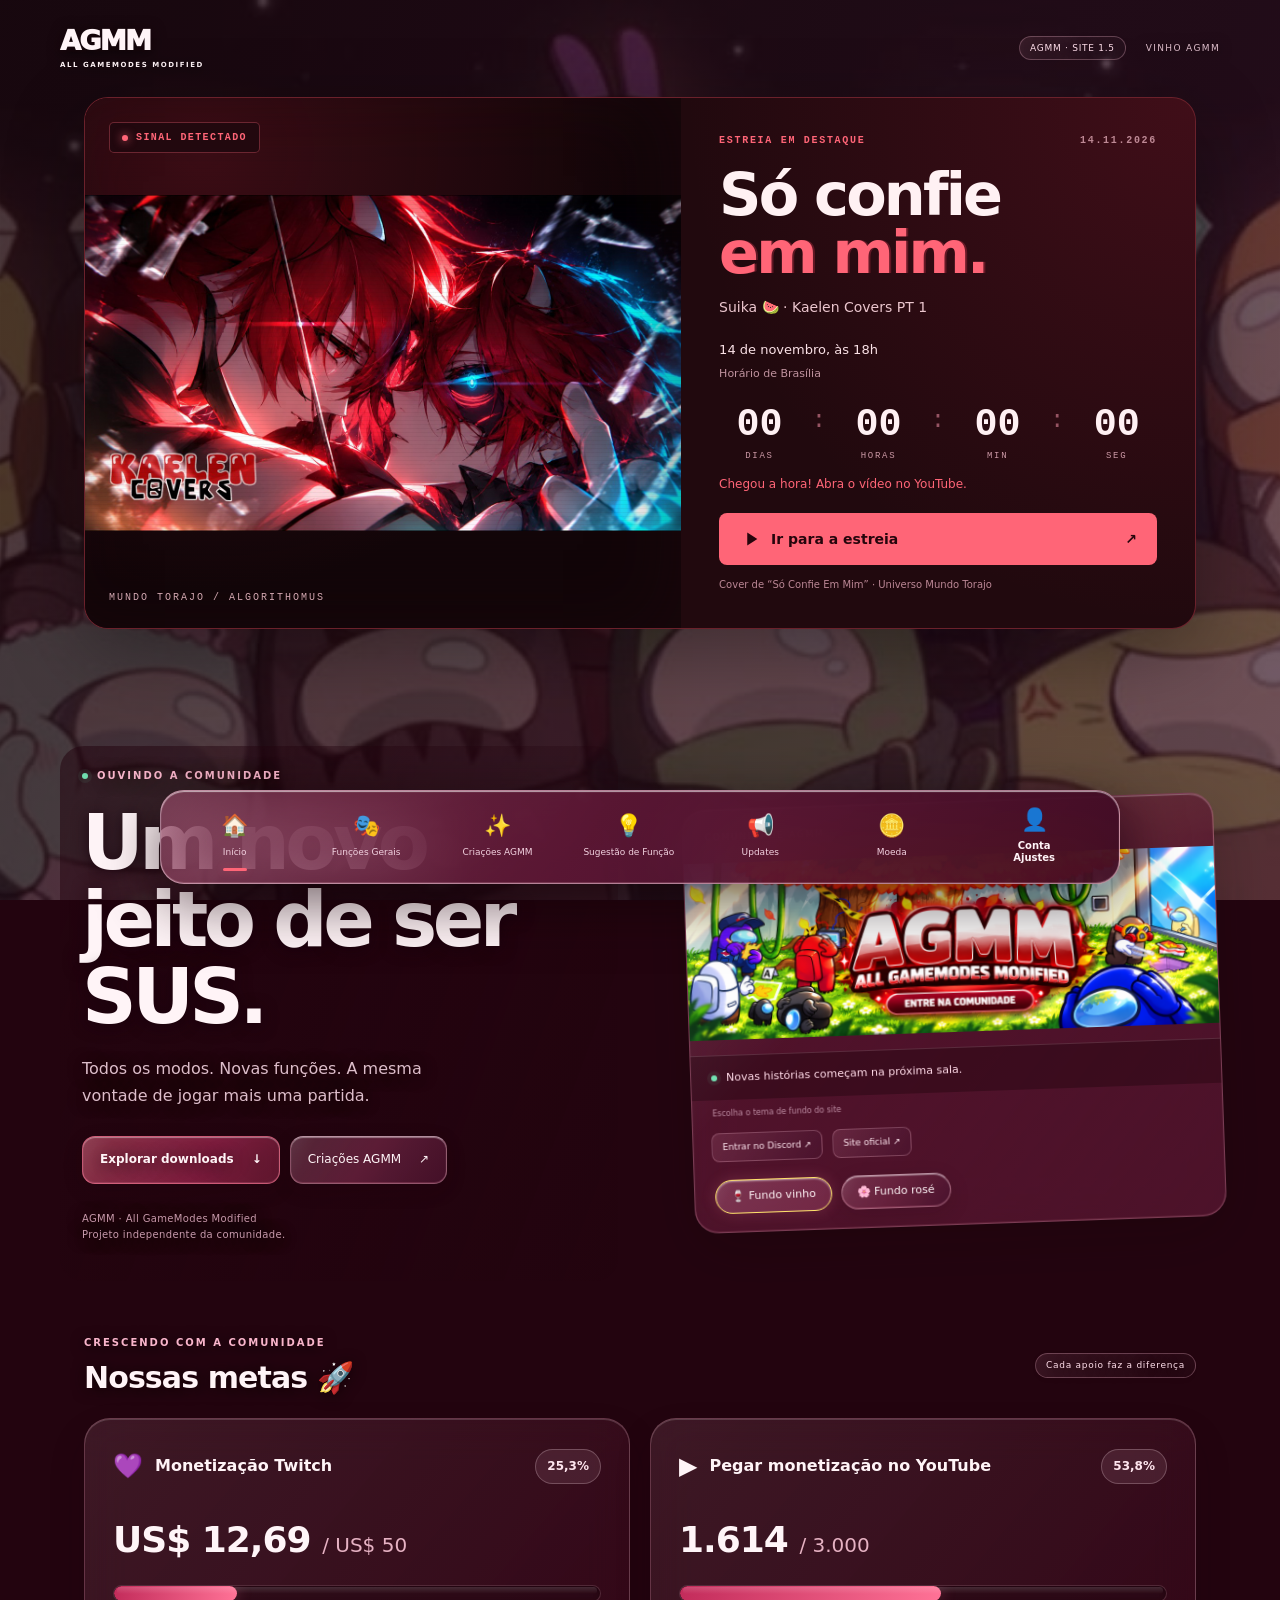
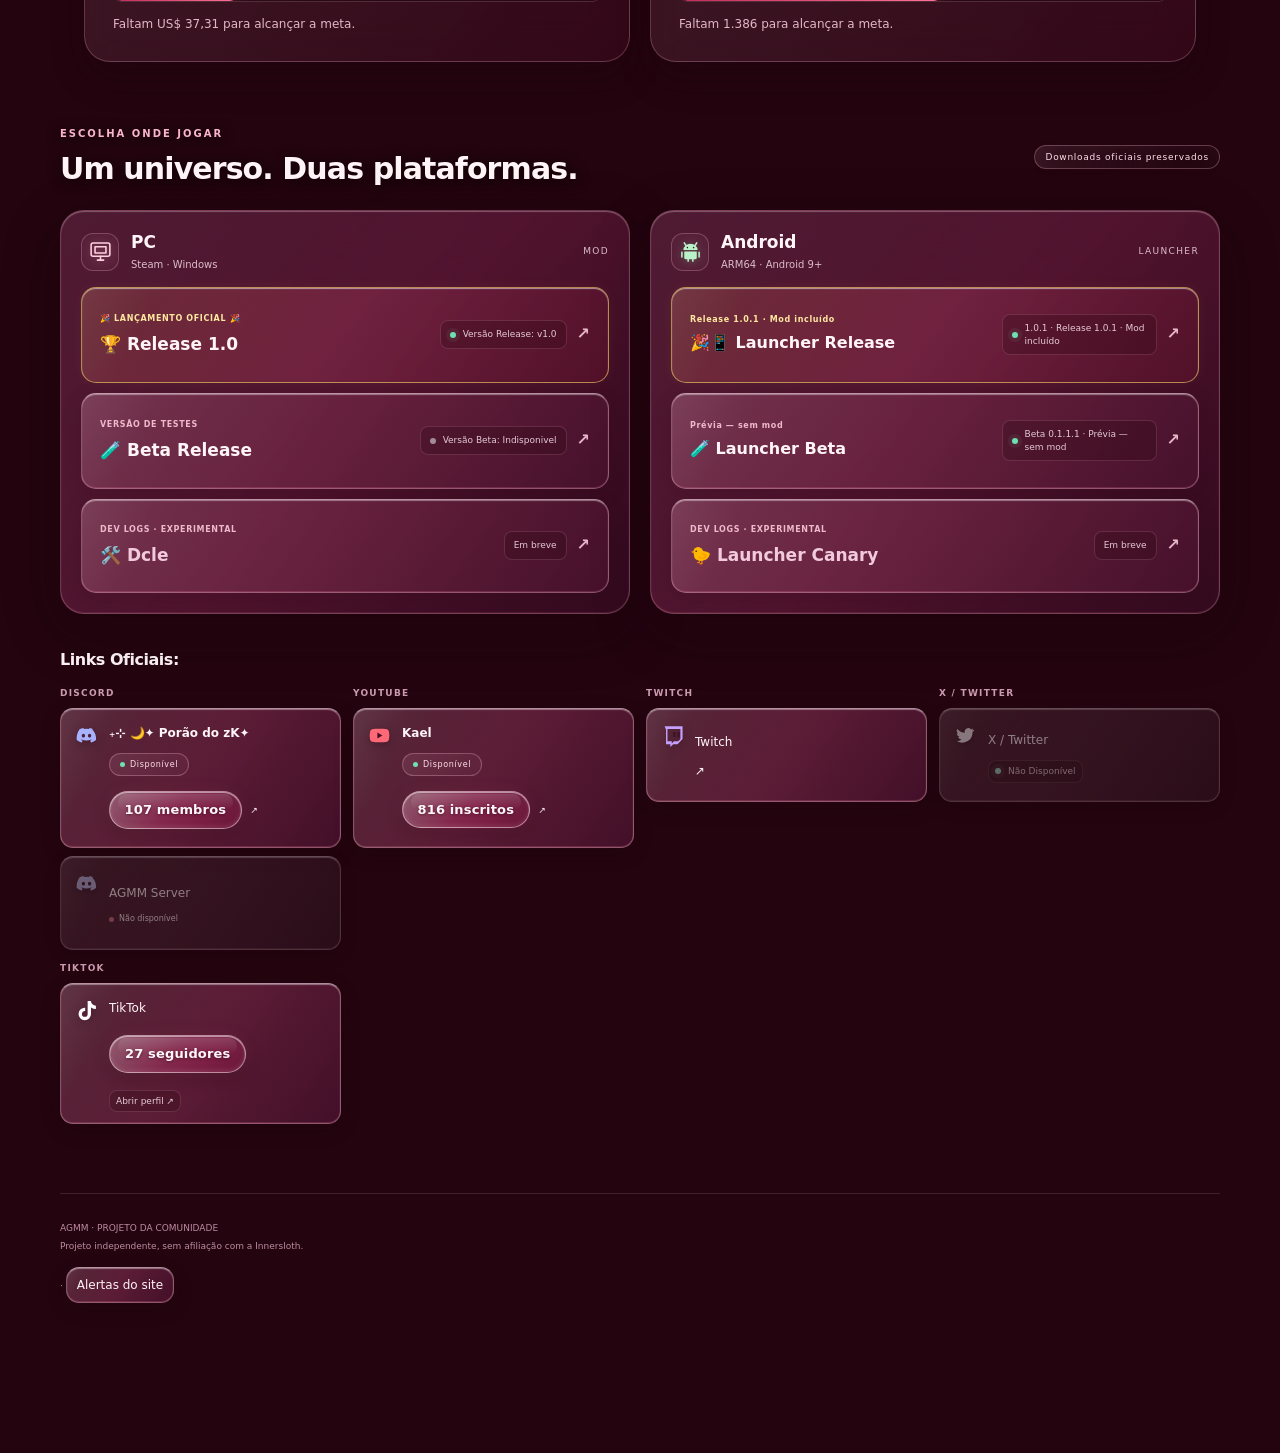
==== commit d6702842: "Restaura consulta de versões do GitHub no Mod Versions Exibe o botão de verificar atualizações e imp" ====
--- a/index.html
+++ b/index.html
@@ -1,6 +1,6 @@
 <!DOCTYPE html>
 
-<html lang="pt-BR"><head><meta charset="utf-8"/><meta content="width=device-width,initial-scale=1,viewport-fit=cover" name="viewport"/><title>AGMM · All GameModes Modified · Site 1.5</title><meta content="#23040F" name="theme-color"/><meta content="AGMM: downloads para PC e Android, funções, modos e novidades da comunidade." name="description"/><link href="agmm-icon-v2.png" rel="icon"/><link href="canary.css?v=goals-1" rel="stylesheet"/><link href="premiere.css" rel="stylesheet"/><meta http-equiv="Content-Security-Policy" content="default-src 'none'; script-src 'self'; script-src-attr 'none'; style-src 'self' 'unsafe-inline'; img-src 'self' data: blob: https://agmm-comunidade.lukee-vstone.workers.dev; connect-src 'self' https://agmm-comunidade.lukee-vstone.workers.dev; font-src 'self'; base-uri 'none'; form-action 'none'; object-src 'none'; frame-src 'none'; worker-src 'self'; manifest-src 'self'"></head><body><div aria-hidden="true" class="site-wallpaper"><div class="wallpaper-wine"></div><div class="wallpaper-rose"></div></div><a class="skip-link" href="#home-page">Pular para o conteúdo</a><header class="site-header"><a class="wordmark" href="#home">AGMM<span>ALL GAMEMODES MODIFIED</span></a><div class="header-meta"><span class="quiet-pill">AGMM · SITE 1.5</span><span class="tiny-label">VINHO AGMM</span></div></header><div id="home-page"><section class="premiere-feature" aria-labelledby="premiere-title" id="estreia">
+<html lang="pt-BR"><head><meta charset="utf-8"/><meta content="width=device-width,initial-scale=1,viewport-fit=cover" name="viewport"/><title>AGMM · All GameModes Modified · Site 1.5</title><meta content="#23040F" name="theme-color"/><meta content="AGMM: downloads para PC e Android, funções, modos e novidades da comunidade." name="description"/><link href="agmm-icon-v2.png" rel="icon"/><link href="canary.css?v=goals-1" rel="stylesheet"/><link href="premiere.css" rel="stylesheet"/><meta http-equiv="Content-Security-Policy" content="default-src 'none'; script-src 'self'; script-src-attr 'none'; style-src 'self' 'unsafe-inline'; img-src 'self' data: blob: https://agmm-comunidade.lukee-vstone.workers.dev; connect-src 'self' https://agmm-comunidade.lukee-vstone.workers.dev https://api.github.com; font-src 'self'; base-uri 'none'; form-action 'none'; object-src 'none'; frame-src 'none'; worker-src 'self'; manifest-src 'self'"></head><body><div aria-hidden="true" class="site-wallpaper"><div class="wallpaper-wine"></div><div class="wallpaper-rose"></div></div><a class="skip-link" href="#home-page">Pular para o conteúdo</a><header class="site-header"><a class="wordmark" href="#home">AGMM<span>ALL GAMEMODES MODIFIED</span></a><div class="header-meta"><span class="quiet-pill">AGMM · SITE 1.5</span><span class="tiny-label">VINHO AGMM</span></div></header><div id="home-page"><section class="premiere-feature" aria-labelledby="premiere-title" id="estreia">
  <div class="premiere-visual"><img src="premiere-suika.jpg" width="1280" height="720" alt="Capa da estreia Suika — Só Confie Em Mim, Kaelen Covers PT 1" fetchpriority="high"><span class="premiere-signal"><i></i> SINAL DETECTADO</span><span class="premiere-art-label">MUNDO TORAJO / ALGORITHOMUS</span></div>
  <div class="premiere-copy"><p class="premiere-eyebrow">ESTREIA EM DESTAQUE <span>14.11.2026</span></p><h2 id="premiere-title">Só confie<br><em>em mim.</em></h2><p class="premiere-subtitle">Suika 🍉 · Kaelen Covers PT 1</p><p class="premiere-date"><time datetime="2026-11-14T18:00:00-03:00">14 de novembro, às 18h</time> <span>Horário de Brasília</span></p>
  <div class="premiere-countdown" role="timer" aria-label="Contagem regressiva para a estreia" aria-live="off"><div><strong data-premiere="days">--</strong><span>DIAS</span></div><b>:</b><div><strong data-premiere="hours">--</strong><span>HORAS</span></div><b>:</b><div><strong data-premiere="minutes">--</strong><span>MIN</span></div><b>:</b><div><strong data-premiere="seconds">--</strong><span>SEG</span></div></div>
@@ -37,4 +37,4 @@
 <form class="account-wrap glass-card community-form" id="admin-login" method="post"><p class="cms-security">Acesso exclusivo do criador: entre na sua conta e valide a chave do painel com o código atual do Authenticator.</p><label>Chave privada do criador<input autocomplete="off" name="key" placeholder="Chave configurada no servidor" required="" type="password"/></label><label>Código do Authenticator<input autocomplete="one-time-code" inputmode="numeric" maxlength="6" minlength="6" name="code" pattern="[0-9]{6}" placeholder="000000" required="" type="text"/></label><p class="muted">Use o código temporário do seu Authenticator. Cada código só pode ser usado uma vez.</p><button class="community-primary">Abrir painel</button><p id="admin-login-status" role="status"></p><p class="muted">A conta de visitante não concede acesso administrativo.</p></form>
 <div hidden="" id="admin-area"><div class="admin-toolbar"><h2>Sugestões recebidas</h2><button class="community-secondary" id="admin-refresh" type="button">Atualizar</button><button class="community-secondary" id="admin-logout" type="button">Fechar painel</button></div><p id="admin-status" role="status"></p><div aria-label="Filtrar cartinhas" class="filter-group" id="inbox-filters"><div aria-label="Tipo das cartinhas" class="admin-kind-tabs" role="group"><button aria-pressed="true" data-kind="funcao" type="button">Funções</button><button aria-pressed="false" data-kind="carta" type="button">Cartas</button><button aria-pressed="false" data-kind="modo" type="button">Modos de jogo</button><button aria-pressed="false" data-kind="outros" type="button">Outros</button></div><div aria-label="Estado dentro do tipo selecionado" class="admin-status-tabs" role="group"><button aria-pressed="false" data-inbox="nova" type="button">Recebidas</button><button aria-pressed="false" data-inbox="aceita" type="button">Aceitas</button><button aria-pressed="false" data-inbox="em analise" type="button">Em análise</button><button aria-pressed="false" data-inbox="excluida" hidden="" type="button">Excluídas</button><button aria-pressed="false" data-inbox="arquivada" type="button">Arquivadas</button></div></div><div class="suggestions-list" id="suggestions-list"></div>
 <details class="glass catalog-editor-details" id="catalog-editor-details"><summary>Catálogo preservado · editar funções, cartas e modos</summary><div class="admin-toolbar"><h2>Editar Funções e Modos</h2></div><div class="catalog-controls"><label class="search-field">Buscar no catálogo administrativo<input id="admin-catalog-search" placeholder="Nome ou descrição…" type="search"/></label><label class="search-field">Tipo<select id="admin-catalog-kind"><option value="todos">Todos os tipos</option><option value="funcao">Funções</option><option value="carta">Cartas</option><option value="modo">Modos de jogo</option></select></label></div><form class="glass-card community-form" id="catalog-form"><input name="id" type="hidden"/><label>Nome<input maxlength="80" minlength="3" name="title" required=""/></label><div class="field-row"><label>Tipo<select name="kind"><option value="funcao">Função</option><option value="modo">Modo de jogo</option><option value="carta">Carta</option></select></label><label>Equipe<select name="team"><option>Tripulante</option><option>Impostor</option><option>Neutro</option><option>Fantasma</option><option>Outros</option></select></label></div><label>Descrição<textarea maxlength="3000" minlength="15" name="description" required="" rows="4"></textarea></label><div class="admin-actions"><button class="community-primary" id="catalog-save">Publicar no catálogo</button><button class="community-secondary" id="catalog-cancel" type="button">Cancelar edição</button></div><p id="catalog-status" role="status"></p></form><div class="suggestions-list" id="admin-catalog"></div></details></div>
-</section><section class="community-page" hidden="" id="page-updates"><p class="eyebrow">O QUE ESTÁ ACONTECENDO</p><h1>Updates <span>do AGMM</span></h1><p class="community-intro">Novidades, notas de versão e dev logs em um só lugar.</p><article class="glass update-lead"><span class="quiet-pill">AVISOS GERAIS</span><h2>🎉 Novas funções do AGMM · Conheça as novidades! 🎮</h2><p>💛 Uma nova rodada de funções da comunidade, com habilidades, controles e tamanhos dos downloads no tema de lançamento.</p><button class="glass-button primary" id="open-release-notes" type="button">Ler todas as notas ↗</button></article><div class="update-tabs"><button class="glass-button" data-experimental="pc" type="button">Dcle · Dev Logs PC</button><button class="glass-button" data-experimental="android" type="button">Launcher Canary · Dev Logs</button></div><section aria-labelledby="agmm-launch-heading" class="agmm-launch-countdown"><span class="agmm-new-pill agmm-feature-pill"><span class="agmm-available-label"><i aria-hidden="true" class="agmm-available-dot"></i>🎊 Release 1.0 · JÁ CHEGOU!</span></span><h2 id="agmm-launch-heading">🎉 LANÇAMENTO OFICIAL! 🚀</h2><p>🥳 A espera acabou! O AGMM Release 1.0 já está disponível para baixar. 🎮</p><p id="agmm-launch-clock-status" role="status">🐛 Pode haver bugs. 💛 Obrigado por jogar AGMM!</p><p><a class="official-button" href="https://github.com/KyroshKazehara/AGMM---All-GameModes-Modified/releases/download/v1.0/Agmm.-.Steam-1.0.zip" title="Tamanho oficial: 57,991,414 bytes · 58,0 MB (55,3 MiB)">📦 Baixar pacote Steam (.zip) · 58,0 MB ↓</a></p></section><section aria-labelledby="mod-mystery-title" class="mod-mystery-update" id="mod-mystery-update"><div class="mystery-update-meta"><span>AGMM · RELEASE 1.0</span><span class="agmm-new-pill"><span class="agmm-available-label"><i aria-hidden="true" class="agmm-available-dot"></i>🎁 DISPONÍVEL PARA DOWNLOAD</span></span></div><h2 id="mod-mystery-title">🎉 LANÇAMENTO OFICIAL! 🚀</h2><p>AGMM — All GameModes Modified é um mod de Among Us com modos de jogo, funções e opções personalizadas. A Release 1.0 está disponível para Steam no Windows, com DLL avulsa e pacote de instalação. Pode haver bugs.</p><div aria-label="Status do lançamento" class="live-countdown" id="agmm-live-clock" role="status">LANÇAMENTO OFICIAL</div><p><strong>🐛 Pode haver bugs.</strong> Encontrou um problema? Conte o que aconteceu e os passos para reproduzir.</p><div class="official-grid"><a class="official-button" href="https://github.com/KyroshKazehara/AGMM---All-GameModes-Modified/releases/download/v1.0/AGMM.Release.1.0.dll" title="Tamanho oficial: 33,620,992 bytes · 33,6 MB (32,1 MiB)">💎 Baixar DLL · Release 1.0 · 33,6 MB ↓</a><a class="official-button" href="https://github.com/KyroshKazehara/AGMM---All-GameModes-Modified/releases/download/v1.0/Agmm.-.Steam-1.0.zip" title="Tamanho oficial: 57,991,414 bytes · 58,0 MB (55,3 MiB)">📦 Baixar pacote Steam (.zip) · 58,0 MB ↓</a></div><p><a href="https://github.com/KyroshKazehara/AGMM---All-GameModes-Modified/releases/tag/v1.0" rel="noopener noreferrer" target="_blank">Descrição e instruções da Release 1.0 ↗</a></p></section><section aria-labelledby="release-functions-title" id="release-new-functions"><span class="agmm-new-pill">🎉 NOVIDADES DO AGMM · RELEASE</span><h2 id="release-functions-title">🎊 Conheça as 20 novas funções! 🎮</h2><p>Toque no nome para conhecer a habilidade e os controles de cada função.</p><section><h3>🔴 Impostores</h3><div class="release-roles-grid"><details class="release-role"><summary>Criomaníaco</summary><p>Congele inimigos e proteja suas três vidas.</p><p>PRÉVIA · Matar congela em vez de eliminar. Colegas podem resgatar ao ficar perto por 2s; cada resgate custa uma das suas três vidas. Sem resgate em 15s, a vítima sofre um ataque. A terceira vida perdida causa sua morte. Recarga de congelamento configurável entre 5 e 20s. Reunião ou morte do dono descongela as vítimas. Sugestão: Random 🍃.</p></details><details class="release-role"><summary>Atômico</summary><p>Plante um átomo instável e prepare uma emboscada.</p><p>PRÉVIA · Use Átomo ou o PET para plantar uma armadilha na sua posição. O primeiro inimigo a até 0,45 unidade sofre uma tentativa de eliminação, respeitando paredes e proteções. Uma armadilha por vez; duração de 15s e recarga de 35s por padrão. Vitória impostora. Sugestão: Zk.</p></details><details class="release-role"><summary>Militar</summary><p>Marque um inimigo e ataque quando estiver sozinho.</p><p>PRÉVIA · Use Ataque Tático ou PET para marcar um inimigo próximo por 12s. Receba um aviso quando não houver outros jogadores por perto. Aproxime-se e ative outra vez para executar o alvo isolado. Recarga da marca: 30s. Paredes e escudos são respeitados. Sugestão: Zk.</p></details><details class="release-role"><summary>Cobradora</summary><p>Cobre uma eliminação antes que o prazo termine.</p><p>PRÉVIA · Selecione um alvo em Cobrar ou use /cobrar ID. Ele recebe Matar temporariamente e tem 20s para eliminar alguém ou morrer; sua função e equipe originais são preservadas. Recarga: 35s. Não pode cobrar a mesma pessoa duas vezes seguidas. A cobrança termina ao conseguir um abate, morrer ou começar uma reunião. Sugestão: Supermoon36.</p></details><details class="release-role"><summary>Pacto da Morte da Comunidade</summary><p>Marque duas pessoas e obrigue-as a se encontrar.</p><p>EQUIPE: Impostor.<br/><br/>METAMORFOSE: selecione dois jogadores diferentes. Cada seleção tem prazo; sem o segundo alvo, a marca expira sem matar.<br/><br/>PACTO: os dois marcados veem o símbolo um do outro e precisam se encontrar, sem parede entre eles, antes do prazo. Caso contrário, ambos sofrem um ataque. Escudos são respeitados.<br/><br/>LIMITES: reunião, morte do dono ou de um alvo cancelam o pacto. Recarga começa ao terminar. O host configura prazo, distância, dutos, sabotagem e marcação de inimigos.<br/><br/>SUGESTÃO: centilador.</p></details><details class="release-role"><summary>Amaldiçoador</summary><p>Marque alguém: sua morte leva outra pessoa.</p><p>EQUIPE: Impostor.<br/><br/>ATIVAR: use o PET ou /habilidade perto de um adversário para aplicar a maldição. Apenas uma marca permanece ativa.<br/><br/>PROTEÇÃO: você e seus companheiros impostores não conseguem eliminar diretamente a pessoa marcada enquanto você vive. Ela ainda pode ser expulsa ou eliminada por outra equipe.<br/><br/>MALDIÇÃO: quando o marcado morre, um jogador vivo aleatório de outra equipe sofre um ataque que respeita escudos. Não atinge você nem seus aliados impostores. Não dispara se você já morreu.<br/><br/>SUGESTÃO: zCoberta.</p></details></div></section><section><h3>🔵 Tripulantes</h3><div class="release-roles-grid"><details class="release-role"><summary>Flexível</summary><p>Faça tarefas para atravessar paredes e manter sua visão.</p><p>PRÉVIA · Cada tarefa concede uma ativação de Atravessar pelo duto/PET ou /habilidade. No cliente com mod, atravessa paredes por 5s; se terminar dentro de obstáculo, retorna ao último local seguro. No vanilla, faz um salto curto através da parede na direção de movimento, somente entre pontos seguros cadastrados. Visão inicial ampliada; ficar sem concluir tarefas a reduz gradualmente. Sugestão: Bezerra.</p></details><details class="release-role"><summary>Veterinário</summary><p>Acalme inimigos e domestique quem eliminar você.</p><p>PRÉVIA · PET ou /habilidade paralisa um impostor ou neutro próximo por 3s. Se um inimigo realmente matar outra pessoa perto de você, ele morre também. Se matar você, vira tripulante e perde acesso ao chat pelo resto da partida. Apenas abates confirmados ativam essas passivas. Sugestão: Bezerra.</p></details><details class="release-role"><summary>Lagado</summary><p>Reconecte no momento certo para escapar da morte.</p><p>PRÉVIA · Ataques diretos demoram 3s para eliminar você, sem avisar que há um ataque pendente. Use Reconectar pelo duto/PET ou /habilidade para cancelar a morte; 1 a 4 usos e recarga entre 20 e 45s. Anda mais devagar e ocasionalmente volta para uma posição recente e segura. Reuniões cancelam ataques pendentes. Sugestão: Random 🍃.</p></details><details class="release-role"><summary>Nezha</summary><p>Use Rodas de Fogo e escolha o momento da queima.</p><p>PRÉVIA · PET ou /habilidade aumenta a velocidade por 4s e deixa um rastro visual breve. Recarga: 30s. Uma vez por partida, durante uma reunião, /queimar ou a habilidade de reunião elimina todos os outros jogadores vivos que já votaram e concede vitória à tripulação. Não atinge abstinentes. Sugestão: SuperSonTuber27.</p></details><details class="release-role"><summary>Festejador</summary><p>Transforme uma sala em uma festa segura.</p><p>EQUIPE: Tripulante.<br/><br/>ATIVAR: use a habilidade ou PET dentro de uma sala para iniciar uma festa. Durante o efeito, impostores dentro daquela sala não conseguem matar pelo botão de eliminação.<br/><br/>CONFIGURAÇÕES: recarga de 20 a 40 segundos; duração de 3 a 20 segundos. Uma festa por jogador.<br/><br/>LIMITES: não protege de poderes indiretos, neutros ou expulsões. Reuniões e sua morte encerram a festa. Vence com os tripulantes.<br/><br/>SUGESTÃO: lolzinpvp.</p></details><details class="release-role"><summary>Samurai</summary><p>Prepare um corte defensivo contra um ataque.</p><p>EQUIPE: Tripulante.<br/><br/>ATIVAR: use a habilidade ou PET para preparar uma defesa. Ela bloqueia uma tentativa direta de assassinato e informa se o golpe veio da esquerda, direita, de cima ou de baixo.<br/><br/>LIMITES: uma defesa por ativação; recarga padrão de 45 segundos. Reuniões removem a defesa. Não protege contra votação nem efeitos que ignoram as defesas normais.<br/><br/>VITÓRIA: complete tarefas e ajude os tripulantes a vencer.<br/><br/>SUGESTÃO: Supermoon20.</p></details><details class="release-role"><summary>Ignorável</summary><p>Desapareça e não receba votos.</p><p>EQUIPE: Tripulante.<br/><br/>ATIVAR: use o botão de habilidade, PET ou /habilidade para ficar invisível durante 5 segundos. Reuniões, morte ou troca de função encerram a invisibilidade.<br/><br/>PASSIVAS: votos contra você são recusados pelo host. Seu cadáver não pode ser reportado e desaparece nos clientes com mod.<br/><br/>LIMITES: invisibilidade não concede escudo. Não mata, não sabota e não usa dutos. Vence com os tripulantes.<br/><br/>SUGESTÃO: lolzinpvp.</p></details><details class="release-role"><summary>Xiao Yao</summary><p>Dê um passo fantasma até uma posição segura.</p><p>EQUIPE: Tripulante.<br/><br/>ATIVAR: use a habilidade ou PET para se teleportar até um ponto seguro próximo, entre 1 e 6 metros. O teleporte pode atravessar paredes; não escolhe pontos sobre obstáculos.<br/><br/>ECO: deixa uma marca espectral por 4 segundos no local de partida. A marca é visual e não realiza tarefas.<br/><br/>LIMITES: cancela quando não há chegada segura. Recarga padrão de 30 segundos. Vence com os tripulantes.<br/><br/>SUGESTÃO: Supermoon20.</p></details></div></section><section><h3>🟣 Neutros</h3><div class="release-roles-grid"><details class="release-role"><summary>Fantasma de Poções</summary><p>Controle espíritos, poções e um retorno arriscado.</p><p>PRÉVIA · Matar marca até dois jogadores; os espíritos tentam eliminá-los após 20s. Máximo de quatro abates próprios; a cada segundo abate, o corpo não pode ser reportado. PET revive uma vítima marcada próxima como aliado, ou prepara uma poção; /explodir usa a poção em área. Entrar no duto deixa um corpo real e permite retorno após 30s; reportar esse corpo impede o retorno. Contrato pelo painel de transformação exige eliminar o alvo em 60s ou morrer; a vítima remanescente fica amaldiçoada. Vence com seus aliados após abater e restarem até quatro tripulantes. Sugestão: 1d / ALTDZINN. Leia SURPRESA-2026-10-22.md para regras de integração e VIP.</p></details><details class="release-role"><summary>Depressivo</summary><p>Sua morte confirmada encerra a partida a seu favor.</p><p>PRÉVIA · É neutro, não tem tarefas ou botão de matar. Vence sozinho ao morrer, inclusive por votação. Desconectar não concede vitória. Sugestão: lolzinpvp.</p></details><details class="release-role"><summary>O Louco</summary><p>Uma eliminação desperta um único surto na partida.</p><p>PRÉVIA · Após seu primeiro abate real, assume uma aparência aleatória sem animação, ganha velocidade 2x e recarga quase zero por 5s. Depois fica paralisado por 3s e lento por 5s. O efeito só acontece uma vez; depois volta aos abates normais, dutos e sabotagens. Vence como assassino neutro. Sugestão: Cianofobico.</p></details><details class="release-role"><summary>Dinossauro</summary><p>Complete quatro abates e sobreviva até os três últimos.</p><p>PRÉVIA · Rugido/PET paralisa jogadores próximos por 3s, com raio de 3 unidades e recarga de 30s. Morder tem recarga de 25s e respeita proteções. Não pode morder durante o rugido. Mortes próximas geram um aviso sem revelar o assassino. Vence sozinho ao conseguir quatro abates e restarem no máximo três vivos. Sugestão: Zk.</p></details><details class="release-role"><summary>Mestre das Armadilhas</summary><p>Faça cinco jogadores diferentes tropeçarem.</p><p>EQUIPE: Neutro.<br/><br/>ATIVAR: PET ou /habilidade coloca uma armadilha no chão. Ela arma após 1 segundo e imobiliza por 2 segundos o primeiro adversário que passar.<br/><br/>VITÓRIA: sobreviva até prender cinco pessoas diferentes. Repetir a mesma vítima não aumenta o total.<br/><br/>LIMITES: uma armadilha ativa; recarga padrão de 25 segundos. Reuniões e sua morte removem a armadilha. Não mata, não sabota e não usa dutos.<br/><br/>SUGESTÃO: SuperGamerYT.</p></details><details class="release-role"><summary>Anti-Fobia</summary><p>Liberte a vítima e impeça a vitória do Fóbico.</p><p>EQUIPE: Neutro.<br/><br/>ATIVAR: PET ou /habilidade perto do alvo do Fóbico libera essa pessoa e provoca um novo sorteio entre outros tripulantes elegíveis.<br/><br/>VITÓRIA: vença vivo se o Fóbico morrer ou for expulso. Se ele vencer enquanto você vive, você rouba sua vitória. Você também compartilha a vitória do jogador ciano se estiver vivo.<br/><br/>LIMITES: não mata, não sabota e não usa dutos. Se não houver outro alvo elegível, o Fóbico aguarda.<br/><br/>SUGESTÃO: lolzinpvp.</p></details></div></section><p>🃏 Carta Morto vivo: sorteia entre eliminar o alvo e restaurar toda a vida dele. 👾 Modo Pac-Man: colete pontos, use superpontos e sobreviva aos fantasminhas.</p><p>🧪 Funções experimentais: disponibilidade, duração e recargas dependem das opções do anfitrião. 🐛 Pode haver bugs.</p></section></section><section class="community-page" hidden="" id="page-coins"><p class="eyebrow">UM ESPAÇO PARA O FUTURO</p><h1>Moeda <span>do AGMM</span></h1><article class="glass coins-hero"><div class="coin-mark">✦</div><span class="quiet-pill">EM BREVE · DEMONSTRAÇÃO</span><h2>Seu estilo também faz parte do jogo.</h2><p>Uma prévia das coins e das tags da comunidade. Sem saldo real, compras, pedidos ou atribuição de benefícios.</p><strong class="demo-price">200 coins fictícios</strong><button class="glass-button" disabled="" type="button">Compras e missões indisponíveis</button></article><div class="community-columns"><form class="glass community-form" id="tag-demo-form"><span class="quiet-pill">PRÉVIA LOCAL · SERVIÇO DESATIVADO</span><h2>Uma tag com a sua cara</h2><p>Somente texto e cor. Não concede funções ou poderes.</p><label>Nome da tag<input autocomplete="off" id="tag-demo-name" maxlength="18" minlength="3" placeholder="Sua tag, de 3 a 18 caracteres"/></label><fieldset id="tag-demo-colors"><legend>Escolha uma cor</legend></fieldset><div class="custom-tag-preview" id="tag-demo-preview">Sua tag</div><p id="tag-demo-validation" role="status">Experimente um nome e uma cor.</p><button class="glass-button primary" disabled="" type="button">Solicitar tag · serviço desativado</button><p class="muted">200 coins fictícios · demonstração. Nenhum pedido é enviado.</p></form><article class="glass"><h2>Identidade, com responsabilidade.</h2><p>Títulos de equipe, criadores e fundadores são exclusivos. Nomes parecidos também são bloqueados nesta prévia.</p><p>A validação local ajuda a visualizar a proposta. A versão futura precisará de validação no servidor e revisão humana.</p><p>Missões, pagamentos, saldo, serviço de tags e aprovação administrativa permanecem desativados.</p></article></div></section><dialog aria-labelledby="release-notes-title" class="updates-dialog release-notes-glass" data-nevoa-template="glass" data-template-name="Avisos gerais" id="release-notes-dialog"><span aria-hidden="true" class="updates-icon">✦</span><p class="eyebrow">AVISOS GERAIS · AGMM</p><span class="agmm-new-pill agmm-feature-pill">Novidades · Site 1.0</span><h2 id="release-notes-title" tabindex="-1">O que mudou?</h2><p id="release-notes-summary"></p><ul id="release-notes-list"></ul><div class="admin-actions"><button class="community-primary" id="release-notes-close" type="button">Entendi</button><button class="community-secondary" id="release-notes-refresh" type="button">Atualizar página</button></div></dialog><dialog aria-labelledby="updates-test-title" class="updates-dialog" id="updates-test-dialog"><span aria-hidden="true" class="updates-icon">🔔</span><p class="eyebrow">TESTE DE ALERTAS · EQUIPE AGMM</p><h2 id="updates-test-title">Olá, BRs!</h2><p id="updates-test-message"></p><button class="community-primary" id="updates-test-close" type="button">Entendi, teste recebido!</button></dialog><dialog aria-labelledby="updates-title" class="updates-dialog" id="updates-dialog"><button aria-label="Fechar" class="updates-close" id="updates-close" type="button">×</button><span aria-hidden="true" class="updates-icon">🔔</span><p class="eyebrow">FIQUE POR DENTRO DO AGMM</p><h2 id="updates-title">Quer receber os alertas?</h2><p>Saiba quando o site receber novas funções, cartas, modos e melhorias.</p><p class="muted">Os alertas na página funcionam com o site aberto. Para receber também com a aba fechada, ative as notificações do dispositivo abaixo. Você pode desativar quando quiser.</p><p id="updates-status" role="status"></p><div class="push-settings"><strong>Receber com o site fechado</strong><p class="muted" id="push-status">Ative as notificações do dispositivo para receber as notas de atualização e, estando conectado à sua conta, mudanças de status das suas cartinhas mesmo sem uma aba aberta. No iPhone/iPad, adicione o site à Tela de Início e abra por lá.</p><button class="community-primary" id="push-enable" type="button">Ativar no dispositivo</button><button class="community-secondary" id="push-test" type="button">Testar neste dispositivo</button><button class="community-secondary" id="push-disable" type="button">Desativar neste dispositivo</button></div><div class="admin-actions"><button class="community-primary" id="updates-enable" type="button">Ativar alertas</button><button class="community-secondary" id="updates-later" type="button">Agora não</button><button class="community-secondary" hidden="" id="updates-disable" type="button">Desativar alertas</button></div></dialog><dialog id="notice"><h2 id="notice-title"></h2><p id="notice-description"></p><section class="channel-downloads" hidden="" id="downloads-beta"><a aria-disabled="true" class="file-download" download="" id="beta-dll"><span>Baixar Dll Beta:</span><span class="file-meta"><span class="mod-version"><span class="version-dot"></span><span data-file-version="beta"></span></span><span class="file-arrow">↓</span></span></a><a aria-disabled="true" class="file-download" download="" id="beta-steam"><span>📦 Baixar pacote Steam (.zip)</span><span class="file-meta"><span class="mod-version"><span class="version-dot"></span><span data-file-version="beta"></span></span><span class="file-arrow">↓</span></span></a><a aria-disabled="true" class="file-download" download="" id="beta-epicStore"><span>Baixar Pasta para Epic e Store</span><span class="file-meta"><span class="mod-version"><span class="version-dot"></span><span data-file-version="beta"></span></span><span class="file-arrow">↓</span></span></a><button class="file-download" disabled="">Souce-code (MOD DE CODIGO FECHADO) 🔒</button></section><section class="channel-downloads" hidden="" id="downloads-release"><a class="file-download" download="" href="https://github.com/KyroshKazehara/AGMM---All-GameModes-Modified/releases/download/v1.0/AGMM.Release.1.0.dll" id="release-dll" title="Tamanho oficial: 33,620,992 bytes · 33,6 MB (32,1 MiB)"><span>💎 Baixar DLL · Release 1.0 · 33,6 MB</span><span class="file-meta"><span class="mod-version"><span class="version-dot"></span><span data-file-version="release"></span></span><span class="file-arrow">↓</span></span></a><a class="file-download" download="" href="https://github.com/KyroshKazehara/AGMM---All-GameModes-Modified/releases/download/v1.0/Agmm.-.Steam-1.0.zip" id="release-steam" title="Tamanho oficial: 57,991,414 bytes · 58,0 MB (55,3 MiB)"><span>📦 Baixar pacote Steam (.zip) · 58,0 MB</span><span class="file-meta"><span class="mod-version"><span class="version-dot"></span><span data-file-version="release"></span></span><span class="file-arrow">↓</span></span></a><a aria-disabled="true" class="file-download" download="" id="release-epicStore"><span>Baixar Pasta para Epic e Store</span><span class="file-meta"><span class="mod-version"><span class="version-dot"></span><span data-file-version="release"></span></span><span class="file-arrow">↓</span></span></a><button class="file-download" disabled="">Souce-code (MOD DE CODIGO FECHADO) 🔒</button></section><section class="channel-downloads" hidden="" id="downloads-launcher-release"><a aria-disabled="true" class="file-download" download="" id="launcher-release-apk"><span>Baixar APK</span><span class="file-meta"><span class="mod-version"><span class="version-dot"></span><span data-file-version="launcher-release"></span></span><span class="file-arrow">↓</span></span></a></section><section class="channel-downloads" hidden="" id="downloads-launcher-beta"><a aria-disabled="true" class="file-download" download="" id="launcher-beta-apk"><span>Baixar APK BETA</span><span class="file-meta"><span class="mod-version"><span class="version-dot"></span><span data-file-version="launcher-beta"></span></span><span class="file-arrow">↓</span></span></a></section><p id="download-status" role="status"></p><form method="dialog"><button>Voltar ao menu</button></form></dialog><dialog aria-labelledby="launcher-details-title" id="launcher-details"><p class="eyebrow">LAUNCHER PARA ANDROID</p><h2 id="launcher-details-title"></h2><p id="launcher-details-status"></p><a class="file-download" download="" id="launcher-details-apk"><span class="apk-label">Baixar APK</span><span class="file-meta"><span class="mod-version" id="launcher-details-version"></span><span class="file-arrow">↓</span></span></a><h3 class="official-release-heading">Informações oficiais do GitHub</h3><div id="launcher-details-notes"></div><button id="launcher-details-close" type="button">Voltar ao menu</button></dialog><aside aria-label="Atualização de cartinha" aria-live="polite" class="suggestion-alert" hidden="" id="suggestion-alert" role="status"><strong>Novidade na sua cartinha ✉</strong><p id="suggestion-alert-message"></p><div class="admin-actions"><button class="community-primary" id="suggestion-alert-open" type="button">Ver minhas cartinhas</button><button class="community-secondary" id="suggestion-alert-close" type="button">✕ Fechar</button></div></aside><aside class="updates-banner" hidden="" id="updates-banner" role="status"><div><strong>Tem novidade no AGMM!</strong><p id="updates-message"></p></div><button class="community-primary" id="updates-reload" type="button">Atualizar site</button><button class="community-secondary" id="updates-dismiss" type="button">Depois</button></aside><footer>AGMM · PROJETO DA COMUNIDADE<br/>Projeto independente, sem afiliação com a Innersloth.<br/><button class="creator-panel-link" data-page="admin" hidden="" type="button">Painel do criador</button> · <button class="creator-panel-link" id="updates-settings" type="button">Alertas do site</button></footer><nav aria-label="Navegação principal" class="site-nav"><span aria-hidden="true" class="liquid-nav-bubble"></span><button data-page="home" type="button"><span aria-hidden="true" class="nav-icon">🏠</span><span class="nav-label">Início</span></button><button data-page="functions" type="button"><span aria-hidden="true" class="nav-icon">🎭</span><span class="nav-label">Funções Gerais</span></button><button data-page="creations" type="button"><span aria-hidden="true" class="nav-icon">✨</span><span class="nav-label">Criações AGMM</span><span hidden="" id="creations-update-dot"></span></button><button data-page="suggestions" type="button"><span aria-hidden="true" class="nav-icon">💡</span><span class="nav-label">Sugestão de Função</span></button><button data-page="updates" type="button"><span aria-hidden="true" class="nav-icon">📢</span><span class="nav-label">Updates</span></button><button data-page="coins" type="button"><span aria-hidden="true" class="nav-icon">🪙</span><span class="nav-label">Moeda</span></button><button data-page="admin" hidden="" id="creator-nav" type="button"><span aria-hidden="true" class="nav-icon">🛠️</span><span class="nav-label">Painel Admin</span></button><button aria-label="Painel Admin oficial" hidden="" id="real-admin-nav" type="button"><span aria-hidden="true" class="nav-icon">🛡️</span><span class="nav-label">Painel Admin</span></button><button aria-label="Configurações e conta" data-page="account" type="button"><span aria-hidden="true" class="nav-icon">👤</span><span class="nav-label">Conta<br/>Ajustes</span><img alt="" hidden="" id="nav-avatar"/><span class="sr-only" id="account-label">Entrar</span></button></nav><dialog id="experimental-dialog"><p class="eyebrow">PRÓXIMAS POSSIBILIDADES</p><h2 id="experimental-title"></h2><p>Dev Logs e futuras atualizações experimentais terão um espaço próprio aqui. Os downloads atuais continuam nas opções Release e Beta.</p><p class="quiet-pill">EM BREVE · PRÉVIA</p><button class="glass-button" data-close="experimental-dialog" type="button">Voltar</button></dialog><dialog id="review-dialog"><p class="eyebrow">REVISÃO DA CARTINHA</p><h2 id="review-title"></h2><form id="review-form"><label>Motivo da decisão<textarea id="review-reason" maxlength="1000" minlength="8" placeholder="Explique à pessoa autora o motivo…" required="" rows="4"></textarea></label><p class="muted">O motivo fica no histórico e no aviso da própria pessoa autora. Exclusão lógica: o conteúdo permanece recuperável.</p><div class="admin-actions"><button class="glass-button primary" type="submit">Confirmar na prévia</button><button class="glass-button" data-close="review-dialog" type="button">Cancelar</button></div><p id="review-feedback" role="status"></p></form></dialog><div hidden="" id="preview-toast" role="status"></div><script id="agmm-initial-catalog" type="application/json">{"items": [{"id": "6249bbed-84d2-508a-889e-196a8a3e4054", "title": "Criomaníaco", "kind": "funcao", "team": "Impostor", "description": "PRÉVIA · Matar congela em vez de eliminar. Colegas podem resgatar ao ficar perto por 2s; cada resgate custa uma das suas três vidas. Sem resgate em 15s, a vítima sofre um ataque. A terceira vida perdida causa sua morte. Recarga de congelamento configurável entre 5 e 20s. Reunião ou morte do dono descongela as vítimas. Sugestão: Random 🍃.", "agmmOriginal": true, "preview": true, "created_at": 1793185200000}, {"id": "bcda6ca5-4a10-5165-b7a4-b11002b768d4", "title": "Atômico", "kind": "funcao", "team": "Impostor", "description": "PRÉVIA · Use Átomo ou o PET para plantar uma armadilha na sua posição. O primeiro inimigo a até 0,45 unidade sofre uma tentativa de eliminação, respeitando paredes e proteções. Uma armadilha por vez; duração de 15s e recarga de 35s por padrão. Vitória impostora. Sugestão: Zk.", "agmmOriginal": true, "preview": true, "created_at": 1793185200000}, {"id": "b3013cab-e44f-57d3-b382-07122bdac2c7", "title": "Militar", "kind": "funcao", "team": "Impostor", "description": "PRÉVIA · Use Ataque Tático ou PET para marcar um inimigo próximo por 12s. Receba um aviso quando não houver outros jogadores por perto. Aproxime-se e ative outra vez para executar o alvo isolado. Recarga da marca: 30s. Paredes e escudos são respeitados. Sugestão: Zk.", "agmmOriginal": true, "preview": true, "created_at": 1793185200000}, {"id": "a8399502-b35e-5bde-a575-197bf6d2b0fd", "title": "Cobradora", "kind": "funcao", "team": "Impostor", "description": "PRÉVIA · Selecione um alvo em Cobrar ou use /cobrar ID. Ele recebe Matar temporariamente e tem 20s para eliminar alguém ou morrer; sua função e equipe originais são preservadas. Recarga: 35s. Não pode cobrar a mesma pessoa duas vezes seguidas. A cobrança termina ao conseguir um abate, morrer ou começar uma reunião. Sugestão: Supermoon36.", "agmmOriginal": true, "preview": true, "created_at": 1793185200000}, {"id": "5d1f9544-aca0-52a4-87f4-8557ad5482c3", "title": "Pacto da Morte da Comunidade", "kind": "funcao", "team": "Impostor", "description": "EQUIPE: Impostor.\n\nMETAMORFOSE: selecione dois jogadores diferentes. Cada seleção tem prazo; sem o segundo alvo, a marca expira sem matar.\n\nPACTO: os dois marcados veem o símbolo um do outro e precisam se encontrar, sem parede entre eles, antes do prazo. Caso contrário, ambos sofrem um ataque. Escudos são respeitados.\n\nLIMITES: reunião, morte do dono ou de um alvo cancelam o pacto. Recarga começa ao terminar. O host configura prazo, distância, dutos, sabotagem e marcação de inimigos.\n\nSUGESTÃO: centilador.", "agmmOriginal": true, "preview": true, "created_at": 1793185200000}, {"id": "eb91c7f9-8b8f-51bb-9a02-20e3beb5e365", "title": "Amaldiçoador", "kind": "funcao", "team": "Impostor", "description": "EQUIPE: Impostor.\n\nATIVAR: use o PET ou /habilidade perto de um adversário para aplicar a maldição. Apenas uma marca permanece ativa.\n\nPROTEÇÃO: você e seus companheiros impostores não conseguem eliminar diretamente a pessoa marcada enquanto você vive. Ela ainda pode ser expulsa ou eliminada por outra equipe.\n\nMALDIÇÃO: quando o marcado morre, um jogador vivo aleatório de outra equipe sofre um ataque que respeita escudos. Não atinge você nem seus aliados impostores. Não dispara se você já morreu.\n\nSUGESTÃO: zCoberta.", "agmmOriginal": true, "preview": true, "created_at": 1793185200000}, {"id": "c57c134e-a33f-519f-bb3b-0739a4513e94", "title": "Flexível", "kind": "funcao", "team": "Tripulante", "description": "PRÉVIA · Cada tarefa concede uma ativação de Atravessar pelo duto/PET ou /habilidade. No cliente com mod, atravessa paredes por 5s; se terminar dentro de obstáculo, retorna ao último local seguro. No vanilla, faz um salto curto através da parede na direção de movimento, somente entre pontos seguros cadastrados. Visão inicial ampliada; ficar sem concluir tarefas a reduz gradualmente. Sugestão: Bezerra.", "agmmOriginal": true, "preview": true, "created_at": 1793185200000}, {"id": "53931d40-3ed3-57c3-bc1d-1b7e73486330", "title": "Veterinário", "kind": "funcao", "team": "Tripulante", "description": "PRÉVIA · PET ou /habilidade paralisa um impostor ou neutro próximo por 3s. Se um inimigo realmente matar outra pessoa perto de você, ele morre também. Se matar você, vira tripulante e perde acesso ao chat pelo resto da partida. Apenas abates confirmados ativam essas passivas. Sugestão: Bezerra.", "agmmOriginal": true, "preview": true, "created_at": 1793185200000}, {"id": "e7e45f41-2327-5b4b-8e4a-34ed1083fd0a", "title": "Lagado", "kind": "funcao", "team": "Tripulante", "description": "PRÉVIA · Ataques diretos demoram 3s para eliminar você, sem avisar que há um ataque pendente. Use Reconectar pelo duto/PET ou /habilidade para cancelar a morte; 1 a 4 usos e recarga entre 20 e 45s. Anda mais devagar e ocasionalmente volta para uma posição recente e segura. Reuniões cancelam ataques pendentes. Sugestão: Random 🍃.", "agmmOriginal": true, "preview": true, "created_at": 1793185200000}, {"id": "ddb70311-c5bd-5ddb-8a81-93ea955917e2", "title": "Nezha", "kind": "funcao", "team": "Tripulante", "description": "PRÉVIA · PET ou /habilidade aumenta a velocidade por 4s e deixa um rastro visual breve. Recarga: 30s. Uma vez por partida, durante uma reunião, /queimar ou a habilidade de reunião elimina todos os outros jogadores vivos que já votaram e concede vitória à tripulação. Não atinge abstinentes. Sugestão: SuperSonTuber27.", "agmmOriginal": true, "preview": true, "created_at": 1793185200000}, {"id": "77ee9503-106e-595c-a9ea-fc10d382eaad", "title": "Festejador", "kind": "funcao", "team": "Tripulante", "description": "EQUIPE: Tripulante.\n\nATIVAR: use a habilidade ou PET dentro de uma sala para iniciar uma festa. Durante o efeito, impostores dentro daquela sala não conseguem matar pelo botão de eliminação.\n\nCONFIGURAÇÕES: recarga de 20 a 40 segundos; duração de 3 a 20 segundos. Uma festa por jogador.\n\nLIMITES: não protege de poderes indiretos, neutros ou expulsões. Reuniões e sua morte encerram a festa. Vence com os tripulantes.\n\nSUGESTÃO: lolzinpvp.", "agmmOriginal": true, "preview": true, "created_at": 1793185200000}, {"id": "7c2cf192-d914-5b76-bb75-3b8fea140162", "title": "Samurai", "kind": "funcao", "team": "Tripulante", "description": "EQUIPE: Tripulante.\n\nATIVAR: use a habilidade ou PET para preparar uma defesa. Ela bloqueia uma tentativa direta de assassinato e informa se o golpe veio da esquerda, direita, de cima ou de baixo.\n\nLIMITES: uma defesa por ativação; recarga padrão de 45 segundos. Reuniões removem a defesa. Não protege contra votação nem efeitos que ignoram as defesas normais.\n\nVITÓRIA: complete tarefas e ajude os tripulantes a vencer.\n\nSUGESTÃO: Supermoon20.", "agmmOriginal": true, "preview": true, "created_at": 1793185200000}, {"id": "65b40974-28a2-57c9-b7f5-d56f51b11501", "title": "Ignorável", "kind": "funcao", "team": "Tripulante", "description": "EQUIPE: Tripulante.\n\nATIVAR: use o botão de habilidade, PET ou /habilidade para ficar invisível durante 5 segundos. Reuniões, morte ou troca de função encerram a invisibilidade.\n\nPASSIVAS: votos contra você são recusados pelo host. Seu cadáver não pode ser reportado e desaparece nos clientes com mod.\n\nLIMITES: invisibilidade não concede escudo. Não mata, não sabota e não usa dutos. Vence com os tripulantes.\n\nSUGESTÃO: lolzinpvp.", "agmmOriginal": true, "preview": true, "created_at": 1793185200000}, {"id": "78204e5d-009f-5ee9-8951-136c18d0656c", "title": "Xiao Yao", "kind": "funcao", "team": "Tripulante", "description": "EQUIPE: Tripulante.\n\nATIVAR: use a habilidade ou PET para se teleportar até um ponto seguro próximo, entre 1 e 6 metros. O teleporte pode atravessar paredes; não escolhe pontos sobre obstáculos.\n\nECO: deixa uma marca espectral por 4 segundos no local de partida. A marca é visual e não realiza tarefas.\n\nLIMITES: cancela quando não há chegada segura. Recarga padrão de 30 segundos. Vence com os tripulantes.\n\nSUGESTÃO: Supermoon20.", "agmmOriginal": true, "preview": true, "created_at": 1793185200000}, {"id": "adb361c4-29df-56a8-be2a-557bdd234d55", "title": "Fantasma de Poções", "kind": "funcao", "team": "Neutro", "description": "PRÉVIA · Matar marca até dois jogadores; os espíritos tentam eliminá-los após 20s. Máximo de quatro abates próprios; a cada segundo abate, o corpo não pode ser reportado. PET revive uma vítima marcada próxima como aliado, ou prepara uma poção; /explodir usa a poção em área. Entrar no duto deixa um corpo real e permite retorno após 30s; reportar esse corpo impede o retorno. Contrato pelo painel de transformação exige eliminar o alvo em 60s ou morrer; a vítima remanescente fica amaldiçoada. Vence com seus aliados após abater e restarem até quatro tripulantes. Sugestão: 1d / ALTDZINN. Leia SURPRESA-2026-10-22.md para regras de integração e VIP.", "agmmOriginal": true, "preview": true, "created_at": 1793185200000}, {"id": "37641aaa-3acd-5802-9bf9-4b8a1858794c", "title": "Depressivo", "kind": "funcao", "team": "Neutro", "description": "PRÉVIA · É neutro, não tem tarefas ou botão de matar. Vence sozinho ao morrer, inclusive por votação. Desconectar não concede vitória. Sugestão: lolzinpvp.", "agmmOriginal": true, "preview": true, "created_at": 1793185200000}, {"id": "d7db662a-8cff-5e79-97ac-c2118c729adc", "title": "O Louco", "kind": "funcao", "team": "Neutro", "description": "PRÉVIA · Após seu primeiro abate real, assume uma aparência aleatória sem animação, ganha velocidade 2x e recarga quase zero por 5s. Depois fica paralisado por 3s e lento por 5s. O efeito só acontece uma vez; depois volta aos abates normais, dutos e sabotagens. Vence como assassino neutro. Sugestão: Cianofobico.", "agmmOriginal": true, "preview": true, "created_at": 1793185200000}, {"id": "a8461388-26a3-5458-a9cc-d0a87d206982", "title": "Dinossauro", "kind": "funcao", "team": "Neutro", "description": "PRÉVIA · Rugido/PET paralisa jogadores próximos por 3s, com raio de 3 unidades e recarga de 30s. Morder tem recarga de 25s e respeita proteções. Não pode morder durante o rugido. Mortes próximas geram um aviso sem revelar o assassino. Vence sozinho ao conseguir quatro abates e restarem no máximo três vivos. Sugestão: Zk.", "agmmOriginal": true, "preview": true, "created_at": 1793185200000}, {"id": "a38daf1d-c46d-50c8-8627-f02d86b0d3a5", "title": "Mestre das Armadilhas", "kind": "funcao", "team": "Neutro", "description": "EQUIPE: Neutro.\n\nATIVAR: PET ou /habilidade coloca uma armadilha no chão. Ela arma após 1 segundo e imobiliza por 2 segundos o primeiro adversário que passar.\n\nVITÓRIA: sobreviva até prender cinco pessoas diferentes. Repetir a mesma vítima não aumenta o total.\n\nLIMITES: uma armadilha ativa; recarga padrão de 25 segundos. Reuniões e sua morte removem a armadilha. Não mata, não sabota e não usa dutos.\n\nSUGESTÃO: SuperGamerYT.", "agmmOriginal": true, "preview": true, "created_at": 1793185200000}, {"id": "1bf86244-9d55-50e7-94b1-80b2a137659c", "title": "Anti-Fobia", "kind": "funcao", "team": "Neutro", "description": "EQUIPE: Neutro.\n\nATIVAR: PET ou /habilidade perto do alvo do Fóbico libera essa pessoa e provoca um novo sorteio entre outros tripulantes elegíveis.\n\nVITÓRIA: vença vivo se o Fóbico morrer ou for expulso. Se ele vencer enquanto você vive, você rouba sua vitória. Você também compartilha a vitória do jogador ciano se estiver vivo.\n\nLIMITES: não mata, não sabota e não usa dutos. Se não houver outro alvo elegível, o Fóbico aguarda.\n\nSUGESTÃO: lolzinpvp.", "agmmOriginal": true, "preview": true, "created_at": 1793185200000}, {"id": "846c6443-b02e-5ffe-89ff-bbeb7b6a057b", "title": "Meia noite", "kind": "modo", "team": "Outros", "description": "PRÉVIA · Um governador enfrenta os cidadãos. Durante a sabotagem elétrica, todos podem matar; com a luz restaurada, os abates ficam bloqueados. O governador só sabota a luz, não usa dutos e recebe escudo temporário pelo PET ou botão Escudo. Cidadãos vencem eliminando o governador; ele vence sendo o último vivo. Recargas e escudo configuráveis. Sem reuniões ou fechamento de portas. Requer mapa com sabotagem elétrica. Sugestão de Bezerra.", "agmmOriginal": true, "preview": true, "created_at": 1792533449632}, {"id": "a6dca60b-8c34-5b4b-9f97-cd81e8d36d01", "title": "Jogos mortais", "kind": "modo", "team": "Outros", "description": "PRÉVIA · O host escolhe um desafio igual para todos. Todos concluem as tarefas primeiro. Tarefas: libera matar com recarga padrão de 5s. Dutos: após as tarefas, 20 entradas liberam matar com recarga de 2s e velocidade 3x. Abates: tarefas liberam matar com recarga de 10s; 5 abates dão velocidade 3x e recarga de 5s. Vence o último sobrevivente. Sem sabotagens, reuniões ou fechamento de portas. Metas, recargas e velocidade configuráveis. Sugestão de Cianofobico.", "agmmOriginal": true, "preview": true, "created_at": 1792533449631}, {"id": "03d79ff8-0822-5d03-ae59-f3dc213e406d", "title": "Zé Botão", "team": "Tripulante", "kind": "funcao", "description": "Ao usar a habilidade pelo duto ou PET, escolhe outro jogador vivo para relatar um corpo inexistente, sem matar ninguém. Tem de 1 a 2 usos configuráveis. Funciona com vanilla, que exibe o jogador escolhido como relator; clientes com mod ocultam a identidade na reunião.", "agmmOriginal": true, "created_at": 1792504800000}, {"id": "1197d878-2b1c-51fb-9725-8a1b9f352cd0", "title": "Imperador das Trevas", "team": "Impostor", "kind": "funcao", "description": "Eclipse das Trevas reduz a visão dos tripulantes por 8 segundos, com recarga de 35 segundos. Passo Sombrio realiza um avanço curto sem atravessar paredes, com recarga de 25 segundos. Os poderes não funcionam simultaneamente. Vence com a equipe impostora.", "agmmOriginal": true, "created_at": 1792504799999}, {"id": "f0d06da3-c2d0-50ff-b69a-a5ad2aecd9de", "title": "Ecolocalizador", "team": "Tripulante", "kind": "funcao", "description": "Localizar rastreia todos os jogadores vivos por meio de setas. Duração configurável de 20 a 120 segundos e recarga de 5 a 60 segundos. O rastreamento termina na reunião ou na morte.", "agmmOriginal": true, "created_at": 1792504799998}, {"id": "9d8328f7-0308-5375-a8b7-39ca58db520c", "title": "Enderman", "team": "Tripulante", "kind": "funcao", "description": "Teleporta para outra sala do mapa, com recarga de 20 a 40 segundos. /sala lista os destinos, /sala ID escolhe um e /sala aleatoria restaura o sorteio. Não usa corredores; cancela chegadas sem ponto seguro confirmado. Sabotagens bloqueiam o teleporte e o paralisam temporariamente.", "agmmOriginal": true, "created_at": 1792504799997}, {"id": "8f5abee1-5d77-59ba-8383-d54010a7fe53", "title": "Jornalista", "team": "Tripulante", "kind": "funcao", "description": "Use /divulgar TEXTO para enviar um aviso anônimo aos jogadores, incluindo vanilla, respeitando a recarga. Aceita até 160 caracteres, sem formatação HTML. A duração do aviso pode ser configurada de 5 a 20 segundos e a recarga de 15 a 120 segundos.", "agmmOriginal": true, "created_at": 1792504799996}, {"id": "808c16ee-4f89-52ac-8cba-f9b7409d2215", "title": "Super Choque", "team": "Tripulante", "kind": "funcao", "description": "Paralisa o alvo por 3 segundos por padrão. Se atingir outro tripulante, paralisa a si mesmo. Cada tarefa concede 0,5 ponto de habilidade por padrão e cada uso custa 1 ponto. Recarga padrão de 60 segundos; valores configuráveis.", "agmmOriginal": true, "created_at": 1792504799995}, {"id": "b5ce4300-ab65-57e7-ae49-27925efb97d3", "title": "Mercenário da Comunidade", "team": "Impostor", "kind": "funcao", "description": "Recebe uma vítima marcada. Eliminar o alvo correto reduz a recarga conforme configuração do host. Um ataque ao alvo errado é bloqueado por um escudo e avisa a vítima sobre a tentativa.", "agmmOriginal": true, "created_at": 1792504799994}, {"id": "7fd74e5a-0583-50ca-ae4e-ed203afa2aee", "title": "O Trapper", "team": "Impostor", "kind": "funcao", "description": "Coloca uma armadilha invisível no chão. Prende quem pisar nela por 4 segundos e bloqueia o reporte durante o efeito. Recarga padrão de 25 segundos e apenas uma armadilha ativa por vez.", "agmmOriginal": true, "created_at": 1792504799993}, {"id": "a8678090-3046-5cc6-a6f2-247d2de5325f", "title": "Assassino de Aluguel", "team": "Neutro", "kind": "funcao", "description": "Recebe um alvo e só pode eliminá-lo. Tentar matar a pessoa errada provoca a própria morte. Após eliminar o alvo, recebe um novo contrato. Vence como assassino neutro; não pertence à equipe impostora.", "agmmOriginal": true, "created_at": 1792504799992}, {"id": "582b55d7-a899-5f01-9633-88ce61a385da", "title": "Coveiro", "team": "Neutro", "kind": "funcao", "description": "Enterra corpos próximos, deixando um vestígio. Se outro jogador encontrar o local e revelar o corpo, perde o emprego e se torna tripulante. A ocultação de corpos exige todos os jogadores com mod.", "agmmOriginal": true, "created_at": 1792504799991}, {"id": "1040ee7f-104e-5361-a565-83445d490713", "title": "Pega-Pega Congelante", "team": "Outros", "kind": "modo", "description": "Um caçador precisa congelar todos os tripulantes. Congelados ficam imóveis e não podem fazer tarefas; colegas livres resgatam ao permanecer perto por 3 segundos. Os tripulantes vencem sobrevivendo 5 minutos com pelo menos um livre. Congelamento Total atinge jogadores próximos, com recarga padrão de 60 segundos.", "agmmOriginal": true, "created_at": 1792504799990}, {"id": "9475ccd1-e7ca-58e1-a297-2510393e783b", "title": "Sala Segura dos CLTs", "team": "Outros", "kind": "modo", "description": "Todos os tripulantes são CLTs e recebem uma sala como nome. Dentro dela, ficam verdes e protegidos; ao sair, ficam vermelhos e o escudo se desfaz em 3 segundos. Vencem concluindo tarefas. O host escolhe os impostores entre Espectro, Víbora, Metamorfo e Impostor normal. Sabotagem com recarga padrão de 45 segundos; portas bloqueadas.", "agmmOriginal": true, "created_at": 1792504799989}, {"id": "624fd6c7-68de-5cc5-b7aa-ad4716242858", "title": "Coffez", "team": "Tripulante", "kind": "funcao", "description": "PRÉVIA · Recebe pistas verdadeiras sobre impostores e verifica fatos registrados de abates e uso de dutos com /verificar ID matou sim|nao ou /verificar ID duto sim|nao. Tem três verificações por partida. Se um inimigo o matar diretamente, o assassino fica imobilizado por um instante.", "agmmOriginal": true, "preview": true, "created_at": 1792368000000}, {"id": "efc0d10e-07aa-5448-8734-4632d35ed53c", "title": "Fusca Azul", "team": "Impostor", "kind": "funcao", "description": "PRÉVIA · Use Dirigir ou o PET para acelerar e atropelar por proximidade. A transformação tem duração e recarga configuráveis; um atropelamento bem-sucedido faz o motor engasgar por um instante. Paredes e proteções são respeitadas. Não usa dutos enquanto dirige.", "agmmOriginal": true, "preview": true, "created_at": 1792367999999}, {"id": "399a948c-66c7-5fc8-8104-a0b3a438f827", "title": "O Enganador", "team": "Impostor", "kind": "funcao", "description": "PRÉVIA · Fantasma impostor que confunde tripulantes com três ilusões: alerta falso de reator, silhueta de um jogador vivo ou cegueira temporária. Use /ilusao 1|2|3 e Proteger, ou /ilusao ID N. Os efeitos são privados para o alvo; o reator falso não inicia uma sabotagem real.", "agmmOriginal": true, "preview": true, "created_at": 1792367999998}, {"id": "4aae4637-6879-548e-b087-d93a000a7e2a", "title": "Contrabandista", "team": "Impostor", "kind": "funcao", "description": "PRÉVIA · Transforma abates em moedas e abre uma loja para impostores enquanto está vivo. Com /c 1 até /c 5, compre velocidade, alcance, escudo, informação sobre uma função ou fuga para a saída de um duto após um abate. Tem desconto próprio; preços e recargas são configuráveis.", "agmmOriginal": true, "preview": true, "created_at": 1792367999997}, {"id": "449aefc4-5a86-51e9-a341-59893c5403e6", "title": "Dublê", "team": "Tripulante", "kind": "funcao", "description": "PRÉVIA · Use /i ID para assumir a função anterior de um tripulante morto. Não copia impostores, neutros ou fantasmas. Possui três usos por padrão, configuráveis até cinco, e mantém o comando e o saldo após cada troca.", "agmmOriginal": true, "preview": true, "created_at": 1792367999996}, {"id": "7712645d-eacb-55c1-a1b3-ad5564002179", "title": "CLT", "team": "Tripulante", "kind": "funcao", "description": "PRÉVIA · Recebe as tarefas longas disponíveis no mapa. Ao completar todas, desbloqueia habilidades de Engenheiro, Rastreador e Cientista. O PET ou /clt alterna a habilidade ativa, uma de cada vez, com recarga própria.", "agmmOriginal": true, "preview": true, "created_at": 1792367999995}, {"id": "683bbf5e-9585-5499-87a4-4e130ec7b706", "title": "Magnetizador", "team": "Tripulante", "kind": "funcao", "description": "PRÉVIA · Cada tarefa concluída atrai a pessoa elegível mais próxima. Também pode interceptar ataques de impostores contra outras vítimas próximas: puxa a vítima e cancela o ataque, consumindo a recarga de resgate. Não transporta pessoas para dutos, escadas ou plataformas.", "agmmOriginal": true, "preview": true, "created_at": 1792367999994}, {"id": "9be4ab95-ca25-5db0-90c1-fe7f4bd28da9", "title": "Alvo Ampliado", "team": "Outros", "kind": "carta", "description": "PRÉVIA · Carta do Jogo de Cartas. O primeiro uso marca o alvo; os seguintes causam dano com alcance ampliado, inclusive através de paredes contra sua própria marca. /alvo ID permite atingir uma marca distante no vanilla. As marcas acabam na morte ou renascimento. Concede resistência configurável ao dano de Batida Sonora.", "agmmOriginal": true, "preview": true, "created_at": 1792367999993}, {"id": "e26841da-caa0-5d76-abc1-9f4a566c29e7", "title": "Batida Sonora", "team": "Outros", "kind": "carta", "description": "PRÉVIA · Carta do Jogo de Cartas. Causa dano musical em área, aumentando com a quantidade de pessoas próximas e outras Batidas Sonoras equipadas no raio. Abates pela música ampliam o alcance até um limite configurável. Respeita paredes e escudos.", "agmmOriginal": true, "preview": true, "created_at": 1792367999992}, {"id": "4e42dbdf-c11a-552c-b8b1-5c752dcf1688", "title": "Meta Víbora", "kind": "funcao", "team": "Impostor", "description": "Combina a metamorfose com a habilidade de dissolver corpos. Use o disfarce para agir sem revelar sua identidade.", "created_at": 1792108800000, "agmmOriginal": true}, {"id": "cb952239-f0c7-5d80-9932-6e0c75fb8d23", "title": "Víbora Espectral", "kind": "funcao", "team": "Impostor", "description": "Reúne metamorfose, dissolução de corpos e invisibilidade. Uma função para preparar o ataque e desaparecer.", "created_at": 1792108799999, "agmmOriginal": true}, {"id": "5b2b0fbd-2a41-54a1-a1f6-79f1b75bb66d", "title": "Arquiteto do Caos", "kind": "funcao", "team": "Impostor", "description": "Instaurar Caos provoca efeitos aleatórios por 20 segundos, inverte controles e executa dois adversários durante a ativação.", "created_at": 1792108799998, "agmmOriginal": true}, {"id": "90fd216f-184c-5882-82b6-53bc8e9b2265", "title": "Abelha", "kind": "funcao", "team": "Impostor", "description": "O botão de matar marca até três pessoas. Use o PET para executar as marcas. A reunião desfaz as marcações; não pode usar dutos.", "created_at": 1792108799997, "agmmOriginal": true}, {"id": "e5b16f52-1c0b-5eb0-a4bc-79f5144a6f2b", "title": "Leão", "kind": "funcao", "team": "Impostor", "description": "Protege outros impostores com escudos e escolhe uma presa para a manada. Eliminar a presa concede benefícios ao caçador.", "created_at": 1792108799996, "agmmOriginal": true}, {"id": "7c821d78-5300-5fe7-9803-d9ca46686c52", "title": "Falsificador", "kind": "funcao", "team": "Impostor", "description": "Seus corpos podem preparar armadilhas para quem reportar: silêncio, lentidão, voto em si, controles invertidos ou uma rara morte.", "created_at": 1792108799995, "agmmOriginal": true}, {"id": "4f36bd2d-37bf-5102-aec4-c0fd154f0d29", "title": "Fênix", "kind": "funcao", "team": "Tripulante", "description": "Após a primeira morte, aguarda o reporte do próprio corpo e o fim da reunião para voltar com uma espada. Deve vingar-se do assassino impostor antes do prazo; ao cumprir a vingança, descansa como Anjo da Guarda.", "created_at": 1792108799994, "agmmOriginal": true}, {"id": "5d707d26-ca55-5748-91d6-23f47b2558c2", "title": "Conjurador de Almas", "kind": "funcao", "team": "Neutro", "description": "Marque um alvo pelo PET e encontre-o para eliminar em até 25 segundos. Vença ao completar quatro caçadas ou ser o último sobrevivente.", "created_at": 1792108799993, "agmmOriginal": true}, {"id": "3ca3cf4a-deec-58fb-a425-29f03603fd9e", "title": "Imaginador", "kind": "funcao", "team": "Neutro", "description": "Por dez segundos, troca as aparências e os nomes vistos pelos demais jogadores. Ele enxerga a realidade. A ilusão termina na reunião e os nomes são restaurados. Elimine os adversários para vencer sozinho.", "created_at": 1792108799992, "agmmOriginal": true}, {"id": "ed3b45e9-8a89-598c-90b1-137b86748a7f", "title": "Fóbico", "kind": "funcao", "team": "Neutro", "description": "Recebe um alvo tripulante, sem escolher impostores ou neutros. Vence se o alvo elegível morrer ou for expulso. A saída do alvo da partida não concede vitória; um alvo inválido é substituído quando possível.", "created_at": 1792108799991, "agmmOriginal": true}, {"id": "4f5c82bc-647a-594c-abf7-2b3acc2350a5", "title": "Jogo de Cartas", "kind": "modo", "team": "Outros", "description": "Todos contra todos, com vida e renascimento. Use cartas de veneno, bomba, fogo, decomposição e outras habilidades. Vence quem terminar com mais abates.", "created_at": 1792108799990, "agmmOriginal": true}, {"id": "60157c1b-c519-5610-a3d1-db6375fb3f7d", "title": "Jogo de Armas", "kind": "modo", "team": "Outros", "description": "Um confronto de todos contra todos com vida, abates e diferentes armas. Troque seu arsenal e busque a liderança.", "created_at": 1792108799989, "agmmOriginal": true}, {"id": "3c7c0ee3-2e69-563d-ac14-37f9b211ca37", "title": "Gaming Cego", "kind": "modo", "team": "Outros", "description": "Uma forma diferente de jogar com configurações próprias de visão, proteção e habilidades. Consulte as opções do modo antes de iniciar.", "created_at": 1792108799988, "agmmOriginal": true}, {"id": "36acadaf-7094-567d-ba13-18cab27a85c5", "title": "Padrão 2", "kind": "modo", "team": "Outros", "description": "Mantém as funções do mod em uma variante do modo padrão com eventos especiais. Descubra as diferenças durante a partida.", "created_at": 1792108799987, "agmmOriginal": true}, {"id": "e922a45c-3d46-4256-af61-5609249dca6a", "title": "Invulnerável", "kind": "funcao", "team": "Tripulante", "description": "(Crewmates):\nAs the Addict, you have a suicide timer. When it expires, you kill yourself.\nThe timer is indicated by the Vent Cooldown. When the Vent Cooldown is 0 seconds, you still have a short time to Vent.\nIf you don't make it, you die; if you make it, the Suicide Timer is reset.\nAlso after you Vent, no one can interact with you for a defined period.\nAfter; the period is over, and you are immobilized for another defined period, and cannot Report any bodies.", "created_at": 1792108799986, "agmmOriginal": false}, {"id": "6da70238-7d7b-4941-acd3-d83f1e9a1d0b", "title": "Admirador", "kind": "funcao", "team": "Tripulante", "description": "(Crewmates):\nAs the Admirer, admire a player to make them Crewmate aligned.\nThey'll win with Crewmates and not their original team.\n\nYou can only do this once per player.", "created_at": 1792108799985, "agmmOriginal": false}, {"id": "8f5f87e8-7483-4773-a8a9-e16bfcc00829", "title": "Alquimista", "kind": "funcao", "team": "Tripulante", "description": "(Tripulantes):\nComo Alquimista, você cria uma poção ao concluir uma tarefa. A poção que você criou aparecerá sob o nome de sua função com a descrição e as instruções correspondentes. Você pode obter poções diferentes, além de uma garrafa de água que não faz nada.", "created_at": 1792108799984, "agmmOriginal": false}, {"id": "61882364-be22-4aeb-a246-558080ddbdb0", "title": "Altruísta", "kind": "funcao", "team": "Tripulante", "description": "(Crewmates):\nAs the Altruist, you can sacrifice yourself to revive a dead body using the «Report» button.\nNote: If a dead player has left the game, you report that body normally.\nAlso revived player cannot report self dead body\nUse the Vent button to change between Report & Revive.", "created_at": 1792108799983, "agmmOriginal": false}, {"id": "a06b0a1b-b89c-4dd8-a4a6-4f1ff6e3fcf2", "title": "Arqueólogo", "kind": "funcao", "team": "Tripulante", "description": "(tripulantes):\nArqueólogo na primeira rodada e na próxima reunião pode obter antiguidades, você pode desabafar e ativar antiguidades de habilidade\nAntiguidades têm mais de 500 tipos", "created_at": 1792108799982, "agmmOriginal": false}, {"id": "7357979e-9620-472f-a606-e248d44d6b4f", "title": "Balanceador", "kind": "funcao", "team": "Tripulante", "description": "(Companheiro de tripulação):\nO balanceador pode votar em dois jogadores e depois convocar uma reunião de equilíbrio. Todos os jogadores podem votar apenas em jogadores escolhidos pelo balanceador, votar em exilados e ignorar o escudo do guarda", "created_at": 1792108799981, "agmmOriginal": false}, {"id": "0b7dfe42-9e22-4f15-a78a-3d415010ff3c", "title": "Mestre das Bombas", "kind": "funcao", "team": "Tripulante", "description": "(Crewmates):\nAs the Bastion, bomb Vents to kill off Impostors and Neutrals.\nBe careful though; Crewmates can also be killed with the bombs.", "created_at": 1792108799980, "agmmOriginal": false}, {"id": "9349acfb-8d3c-408b-a3e2-b65ffc3e4db9", "title": "Benfeitor", "kind": "funcao", "team": "Tripulante", "description": "(Tripulantes):\nComo Benfeitor, sempre que você completar uma tarefa, a tarefa será marcada. Quando outro jogador for completar a tarefa marcada, ele receberá um escudo temporário.\n\n Nota: O escudo protege apenas contra ataques diretos.", "created_at": 1792108799979, "agmmOriginal": false}, {"id": "f46752cc-8c67-489e-ada4-d9796f6cea7b", "title": "Guarda-Costa", "kind": "funcao", "team": "Tripulante", "description": "(Tripulantes):\nSe um jogador sofrer um ataque perto do Guarda-Costa, o Guarda-Costa vai prevenir o abate e o Guarda-Costa vai morrer com o assassino. \nAs habilidades do Guarda-Costa vai afetar jogadores de qualquer time. \nQuando o Guarda-Costa se torna um Cúmplice e o assassino não é um impostor, o Guarda-Costa não ativará sua habilidade.", "created_at": 1792108799978, "agmmOriginal": false}, {"id": "84619958-3b67-45e9-af91-4f6d9abfa724", "title": "Corajoso", "kind": "funcao", "team": "Tripulante", "description": "(Companheiro de tripulação)\nO Bravo pode com o número de pessoas no campo para desbloquear a habilidade de vidente, escudo e habilidade de matar", "created_at": 1792108799977, "agmmOriginal": false}, {"id": "2c183ce7-2a86-4347-a376-253ee0ec7464", "title": "Capitão", "kind": "funcao", "team": "Tripulante", "description": "(Crewmates):\nWith each completed task, the Captain gains the power to slow down a random non-Crewmate role. Crewmates can see ☆besides Captain's name.\n\nIf anyone betrays the Captain's trust by voting Captain out, they will lose an Add-on.", "created_at": 1792108799976, "agmmOriginal": false}, {"id": "98c4ec62-7050-45f9-a6a4-6c4933ad4a40", "title": "Catalisador", "kind": "funcao", "team": "Tripulante", "description": "(tripulantes):\nComo Catalisador, sobrecarregue um jogador para dar-lhe outra carga de habilidade, bem como um tempo de recarga reduzido.\n\nIsso pode afetar jogadores que não são da tripulação, com algumas exceções.", "created_at": 1792108799975, "agmmOriginal": false}, {"id": "5a1e5661-0e75-4519-a6b1-956e8ee6f9a2", "title": "Transparente", "kind": "funcao", "team": "Tripulante", "description": "(Crewmates):\nAs the Chameleon, you can Vent to Vanish temporarily. You will still appear visible on your screen. Vent again to become visible.", "created_at": 1792108799974, "agmmOriginal": false}, {"id": "e71211a5-1e12-470a-a2c6-b33bc4fde425", "title": "Chefe da Polícia", "kind": "funcao", "team": "Tripulante", "description": "(Crewmates):\nAs the Chief of Police, you can recruit a player to be a Sheriff(only once per game).\nDepending on the settings, you may recruit non-Crewmates or players without a Kill button.\nYou may suicide when you recruit a wrong player.", "created_at": 1792108799973, "agmmOriginal": false}, {"id": "4d9df592-e1d7-4c9a-a983-730e35444ccc", "title": "Limpador", "kind": "funcao", "team": "Tripulante", "description": "(Crewmates):\nAs The Cleanser, you can vote to erase the Add-ons of any target at the meeting. This erasure takes effect after the meeting ends. Depending on the settings, the cleansed player may never receive Add-ons again.", "created_at": 1792108799972, "agmmOriginal": false}, {"id": "f16958d3-8343-4b79-a3e5-27d5fe15066b", "title": "Copiador", "kind": "funcao", "team": "Tripulante", "description": "(Crewmate):\nAs the Copycat, you can use your Kill button to copy the target's role.\n\nYou can only copy some Crewmate roles.\nIf you try to copy a Madmate or Rascal, you become the Madmate variation of the target role.\nIf you target an evil with a Crewmate variant, you'll become the Crewmate variant.\n\nAdditionally, Your role will be set back to Copycat after every meeting.\nNote You can't guess people in meetings.", "created_at": 1792108799971, "agmmOriginal": false}, {"id": "178f55d2-eae6-4485-aed9-835c408cd876", "title": "Legista", "kind": "funcao", "team": "Tripulante", "description": "(Tripulantes):\nComo Detetive você não pode reportar cadáveres, assim que você tentar reportar você verá uma seta apontando para o assassino do cadáver. \nSe a reunião for chamada, as setas somem.", "created_at": 1792108799970, "agmmOriginal": false}, {"id": "e5669485-914d-40bd-aafb-e8c22d7035c0", "title": "Cruzador", "kind": "funcao", "team": "Tripulante", "description": "(Crewmates):\nAs the Crusader, use your Kill button to crusade a player.\nIf that player gets attacked, you'll kill the attacker.", "created_at": 1792108799969, "agmmOriginal": false}, {"id": "8612d021-e98b-4e45-abaf-0e9f5969fb9f", "title": "Enganador", "kind": "funcao", "team": "Tripulante", "description": "(Crewmates):\nThe Deceiver can sell the counterfeit to other players through the Kill button. If the counterfeit is sold successfully, the Deceiver will see a Shield Animation on their body as a reminder. The counterfeit will take effect after the end of the next meeting. If the player with no kill ability holds the counterfeit, he will kill himself immediately. If the player with the killing ability has the counterfeit, he will commit suicide when he tries to kill someone next time.", "created_at": 1792108799968, "agmmOriginal": false}, {"id": "3d5b8eab-4e07-47f5-a54b-4063d085ab6a", "title": "Deputado", "kind": "funcao", "team": "Tripulante", "description": "(Tripulantes): Como Deputado, use o botão de matar para algemar um jogador. A próxima tentativa de matar do jogador algemado será considerada como uma quebra de algema, e o tempo de espera para matar será zerado. Se o alvo não tiver um botão de matar, a algema foi inútil.", "created_at": 1792108799967, "agmmOriginal": false}, {"id": "d681ab39-695d-4711-afd4-8e64af7543b7", "title": "Ditador", "kind": "funcao", "team": "Tripulante", "description": "(Crewmates):\nWhen the Dictator votes for someone, the meeting will end on the spot, and the player they voted for will be ejected from the meeting. The moment the Dictator votes someone out, the Dictator will also die.\nIf the setting to use the command is on, the Dictator will have to use '/exp id' in order to exile someone. The Dictator will be able to vote normally.", "created_at": 1792108799966, "agmmOriginal": false}, {"id": "bbe7db57-e090-4c84-af84-e69b215aa946", "title": "Médico", "kind": "funcao", "team": "Tripulante", "description": "(Crewmates):\nDoctor can see the cause of death for all players. In addition, the Doctor can access Vitals wherever you are while he still has battery left.", "created_at": 1792108799965, "agmmOriginal": false}, {"id": "f209bda5-8068-4e6d-a68e-e489594dd502", "title": "Informante", "kind": "funcao", "team": "Tripulante", "description": "(Tripulantes):\nComo o Informante, você recebe uma pista aleatória sobre o assassino a cada reunião, dependendo da configuração, talvez você tenha que reportar o cadáver para receber a pista. Quanto mais tarefas completadas, mais precisas são as pistas.", "created_at": 1792108799964, "agmmOriginal": false}, {"id": "a5355c01-9967-4f9a-acf8-c85b2f3ebc0b", "title": "perito", "kind": "funcao", "team": "Tripulante", "description": "(Facção Tripulante):\n\nAo reportar um corpo, o Perito recebe pistas sobre a função da vítima. Dependendo da configuração, ele também pode descobrir a função do assassino ou até quem é o assassino.\n\nO Perito nunca se torna Covarde.", "created_at": 1792108799963, "agmmOriginal": false}, {"id": "14ef779a-65dc-4900-ab3b-60c4d0567d5a", "title": "Vidente", "kind": "funcao", "team": "Tripulante", "description": "(Tripulantes):\nComo Vidente, vote em um jogador em uma reunião para obter uma pista sobre sua função.\nA pista estará relacionada a sua função real.\n\nQuando as tarefas do Vidente forem concluídas, ele obterá a função exata em vez de uma pista!\n\nNota: - Se a configuração para dar dicas a jogadores ativos aleatórios estiver ativada, você não poderá verificar o mesmo jogador várias vezes.", "created_at": 1792108799962, "agmmOriginal": false}, {"id": "d3b79369-e60b-4e42-a88c-bf5458ef85bb", "title": "Atordoador", "kind": "funcao", "team": "Tripulante", "description": "(Crewmates):\nAs the Grenadier, you can Vent to Flashbang players nearby, causing them to lose vision if they are an Impostor or, depending on settings, a Neutral.", "created_at": 1792108799961, "agmmOriginal": false}, {"id": "54ed0a6f-2b1f-43e3-ab5e-5b34ddd46cff", "title": "Imortal", "kind": "funcao", "team": "Tripulante", "description": "(Tripulantes):\nComo Imortal, você se torna imortal completando suas tarefas. \nVocê não pode ser adivinhado nas reuniões.", "created_at": 1792108799960, "agmmOriginal": false}, {"id": "fbe498c1-4914-4bf2-adb7-0f7b282bc3b8", "title": "Imitador", "kind": "funcao", "team": "Tripulante", "description": "(Companheiro de tripulação):\nO imitador pode usar o comando /cmd imi [player id] durante a reunião para imitar o papel do jogador da morte, ele estará ativo após a reunião. Você pode verificar o ID do jogador na frente do nome do jogador ou usar o comando /id para verificar todos os IDs do jogador.\nO imitador só pode imitar o companheiro de tripulação.", "created_at": 1792108799959, "agmmOriginal": false}, {"id": "fff0a118-8f72-40d2-a34f-dc49cf84ed37", "title": "Inspetor", "kind": "funcao", "team": "Tripulante", "description": "(Crewmates):\nCheck If two players are in the same team or not. You will get an affirmation message if they are on the same team or a denial message if they are not on the same team.\n\nAll Neutrals and converted players are counted in the same team. Trickster counts as Crewmate, and Rascal counts as Impostor.\nChecking command: /cmp [player id 1] [player id 2].", "created_at": 1792108799958, "agmmOriginal": false}, {"id": "8b4df302-c9af-43e1-ac74-f68049209114", "title": "Investigador", "kind": "funcao", "team": "Tripulante", "description": "(Crewmates):\nAs an Investigator, you can use your Kill button to investigate someone. When you investigate someone, their name will appear in red if they possess a Kill button (impostor/Shapeshifter basis) or light blue if they lack a Kill button (Crewmate/Engineer/Scientist basis). However, please note that the color of the names will return to normal when someone calls a meeting.", "created_at": 1792108799957, "agmmOriginal": false}, {"id": "4d26406a-db20-4ccb-a8a8-fa3a3c218cc0", "title": "Carcereiro", "kind": "funcao", "team": "Tripulante", "description": "(Crewmates):\nAs the Jailer, use your Kill button to lock a player in jail. During the next meeting, the jailed player cannot vote or get voted (the vote count will be 0). The Jailer may choose to execute the prisoner by voting for them. If the Jailer executes an innocent player, the Jailer loses the ability to execute for the rest of the game.\nIf the Jailer is evil, then they can execute anyone.\nThe Jailer has limited executions.\n\nNote: Jailed players cannot be guessed or judged, and jailed players can only guess Jailer.", "created_at": 1792108799956, "agmmOriginal": false}, {"id": "54396010-f803-45a9-ae58-eed285724698", "title": "Juiz Justo", "kind": "funcao", "team": "Tripulante", "description": "(tripulantes):\nA Justiça pode julgar um determinado jogador durante a reunião. Se o alvo for mau, o alvo será morto (se é mau ou não, é definido pelo Anfitrião). Se estiver errado, a Justiça comete suicídio.\nComando para julgamento: /cmd tl [player id]\nVocê pode ver o ID do jogador antes do nome do jogador ou usar o comando /id para visualizar o ID de todos os jogadores.\nOs juízes podem julgar todos os jogadores quando eles se tornarem Madmate.\nNa reunião a contagem de habilidades mostra quantas trilhas você tem nesta reunião. Fora da reunião, a contagem de habilidades mostra quantas trilhas você tem durante todo o jogo.", "created_at": 1792108799955, "agmmOriginal": false}, {"id": "9ae8dce1-abba-41c5-a435-2014a1341d78", "title": "Salva-Vidas", "kind": "funcao", "team": "Tripulante", "description": "(Tripulantes):\nComo Salva-Vidas, você pode votar em alguém para protegê-lo de ser expulso. Você só pode fazer isso um número configurável de vezes.", "created_at": 1792108799954, "agmmOriginal": false}, {"id": "70853d64-4935-4499-a725-c578736e8881", "title": "Paladino", "kind": "funcao", "team": "Tripulante", "description": "(Tripulantes):\nO Paladino não tem tarefas. Ele pode matar qualquer pessoa mas ele só pode fazer isso uma vez o jogo inteiro.", "created_at": 1792108799953, "agmmOriginal": false}, {"id": "ade530b6-3867-460a-ab8d-cffe189b0f23", "title": "Preguiçoso", "kind": "funcao", "team": "Tripulante", "description": "(Crewmates):\nLazy Guy has only one task. In addition, the Impostor's abilities can't affect the Lazy Guy, such as being a scapegoat for Anonymous, being marked by a Warlock or Puppeteer, and more. Lazy Guy will not have any Add-ons.", "created_at": 1792108799952, "agmmOriginal": false}, {"id": "a3f8267a-3f2c-4ec1-ac76-ffa528580ef3", "title": "Visor", "kind": "funcao", "team": "Tripulante", "description": "(Facção Tripulante):\n\nO Portador da Lanterna pode usar os dutos de ventilação para aumentar temporariamente sua visão. Sua visão é ampliada tanto com as luzes acesas quanto apagadas.\n\nDurante o período em que está acendendo as luzes, ele pode atravessar a fumaça do Interferidor.", "created_at": 1792108799951, "agmmOriginal": false}, {"id": "77cf3769-88be-4136-a895-bcc30901f9eb", "title": "Vigia", "kind": "funcao", "team": "Tripulante", "description": "(Crewmates):\nAs the Lookout, you can see the ID's of every player at all times.\nThis allows you to see through Shapeshifts and Camouflages.", "created_at": 1792108799950, "agmmOriginal": false}, {"id": "4e7fbfe6-47e4-4ba1-a445-aefe8c0fcb63", "title": "Marechal", "kind": "funcao", "team": "Tripulante", "description": "(Crewmates):\nAs the Marshall, complete your tasks to reveal yourself to the rest of the Crewmates.\nOther teams will not be able to see you.\nHowever, Madmates CAN see you.", "created_at": 1792108799949, "agmmOriginal": false}, {"id": "dcad5ea8-aa9b-4dee-ad1f-f443fb3c2268", "title": "Prefeito", "kind": "funcao", "team": "Tripulante", "description": "(Crewmates):\nAs the Mayor, you have extra votes. Depending on the settings, players can't see your extra votes, you can Vent to call a meeting at any time, or you can have yourself revealed as Mayor upon task completion.", "created_at": 1792108799948, "agmmOriginal": false}, {"id": "5c8ef65c-bb02-4210-a692-a66fc251b273", "title": "Mecânico", "kind": "funcao", "team": "Tripulante", "description": "(Crewmates):\nThe Mechanic can use Vents at any time. They can also fix Reactors, O2, and Communications using only one side. You can fix Lights by flicking only one switch. Opening a door will open all doors in the map.", "created_at": 1792108799947, "agmmOriginal": false}, {"id": "8b7bc5d2-5c48-4d97-a11b-a867832a65c8", "title": "Guardião", "kind": "funcao", "team": "Tripulante", "description": "(Crewmates):\nThe Medic can place a shield on the target by pressing the Kill button. The Medic can only give one shield for the whole game. Depending on the settings, the target's shield can or cannot deactivate when the Medic dies. The Medic can also see if someone is trying to break the target's shield.\nDepending on the Host's settings, the Medic or the target can see if the player has a shield (shown as a green circle 「✚」 next to the name).", "created_at": 1792108799946, "agmmOriginal": false}, {"id": "2a1b7f5b-9f26-486a-a0c0-41b9682008d9", "title": "Médium", "kind": "funcao", "team": "Tripulante", "description": "(Tripulantes):\nO Médium pode estabelecer contato com os mortos depois de seu corpo ser reportado. \nO jogador que reportar não precisa ser o Médium. \nO jogador morto pode responder apenas SIM ou NÃO para a pergunta do Médium qual apenas o Médium vai poder ver.", "created_at": 1792108799945, "agmmOriginal": false}, {"id": "583db454-7356-4fdb-ae9e-fc603a1d157d", "title": "Atribuidor", "kind": "funcao", "team": "Tripulante", "description": "(Crewmates):\nAs a merchant, you sell a random Add-on to a random player for each task you complete. Each Add-on sold earns you money. If you have a certain amount of money, you can prevent the next killing attempt against you by bribing the murderer. The bribed player won't be able to kill you, but you don't know who it is. The money used is lost and not available for additional bribes.", "created_at": 1792108799944, "agmmOriginal": false}, {"id": "ea57c4d3-02df-47da-a816-fdbf9a103a2f", "title": "Toupeira", "kind": "funcao", "team": "Tripulante", "description": "(Crewmates):\nAs the Mole, when you Vent, you stay in the Vent for 1 second. When you exit the Vent, you will spawn near a random Vent in the map (Except the one you used).", "created_at": 1792108799943, "agmmOriginal": false}, {"id": "108c3d4d-b74a-41bc-a51d-88e79e893c1e", "title": "Monarca", "kind": "funcao", "team": "Tripulante", "description": "(Tripulantes):\nComo Monarca, você pode dar aos jogadores um voto extra.\n\nVocê não pode dar um voto extra a alguém que já tem votos extras.\n\nOs jogadores que receberem os votos apareceram com o nome dourado.\nSe um jogador que você deu um voto extra estiver vivo, o Monarca não poderá ser adivinhado ou ejetado.", "created_at": 1792108799942, "agmmOriginal": false}, {"id": "3600ba05-c6f2-48f7-af21-c529294e1b93", "title": "Funerário", "kind": "funcao", "team": "Tripulante", "description": "(Tripulantes):\nO Funerário pode ver setas apontando para todos os cadáveres, e se o Funerário reportar o cadáver, ele vai saber o último jogador que teve contado com a vítima.", "created_at": 1792108799941, "agmmOriginal": false}, {"id": "97457a12-30b5-4e0a-a9a3-7a1082838ff0", "title": "Justiceiro", "kind": "funcao", "team": "Tripulante", "description": "(Crewmates):\nThe Nice Guesser can guess the role of a certain player during the meeting. If it is correct, it will kill the target, and if it is wrong, Nice Guesser will suicide.\nThe guessing command is: /bt [player id] [role]\nYou can see the player's id before the player's name or use the /id command to view the id of all players.\nNice Guesser can guess Crewmate when become Madmate.", "created_at": 1792108799940, "agmmOriginal": false}, {"id": "bed256c1-565c-42ae-af57-ab56da618cc2", "title": "Hacker do Bem", "kind": "funcao", "team": "Tripulante", "description": "Hacker do Bem pode usar ventilação para obter informações de gerenciamento de última hora\n- Salas vazias não serão exibidas\nExemplo: - Lanchonete: 3", "created_at": 1792108799939, "agmmOriginal": false}, {"id": "61af91c8-0e51-4a1c-ac66-f3dc639cd393", "title": "Notário", "kind": "funcao", "team": "Tripulante", "description": "(Companheiro de tripulação):\nO notário pode autenticar o jogador durante a reunião. Adivinhar corretamente revela o verdadeiro papel do alvo. Um palpite errado não vai te matar, mas você não poderá autenticar novamente até a próxima reunião.\nComando: /cmd nr [ID do jogador] [Nome da função]\nOs IDs dos jogadores são mostrados ao lado dos nomes. Use /id para visualizar todos os IDs.", "created_at": 1792108799938, "agmmOriginal": false}, {"id": "4d05c392-c836-4959-a286-5f7605e7d51e", "title": "Observador", "kind": "funcao", "team": "Tripulante", "description": "(Crewmates):\nAs the Observer, you can see all Shield Animations caused by other players after the first meeting. The Shield Animations typically indicate a role ability, so look out for this.", "created_at": 1792108799937, "agmmOriginal": false}, {"id": "ec312ae7-e064-4ee2-ac1a-8c3e6723580c", "title": "Oráculo", "kind": "funcao", "team": "Tripulante", "description": "(Tripulantes):\n★O Oráculo, você pode votar em um jogador durante a reunião \n★ Você verá se ele é um Tripulante, Neutro ou Impostor.", "created_at": 1792108799936, "agmmOriginal": false}, {"id": "2870c587-e653-4692-ac87-cc576018fc86", "title": "Profeta", "kind": "funcao", "team": "Tripulante", "description": "(Crewmates):\nAs The Overseer, you have minimal vision, but you can use your Kill button to reveal the role of a nearby player. A 「○」 will be displayed next to the revealed target after you use the Kill button on them, and you will also be scanning them (only you can see this). Stay near the target for a defined time to reveal his role; if you move too far away, the reveal will cancel.", "created_at": 1792108799935, "agmmOriginal": false}, {"id": "958b9e35-0ddb-4865-a92f-0daa24f9bf3e", "title": "Pacifista", "kind": "funcao", "team": "Tripulante", "description": "(Crewmates):\nWhen the Pacifist Vents, they will reset the Kill Cooldown for every player with a Kill button. When they become a Madmate, this ability will only work on Crewmates.", "created_at": 1792108799934, "agmmOriginal": false}, {"id": "4f018afa-5f2b-4118-a94c-22c722276a84", "title": "Presidente", "kind": "funcao", "team": "Tripulante", "description": "(Companheiro de tripulação)\nO presidente pode encerrar a reunião e mostrar as funções\n\nNa reunião, use 「/cmd terminar」terminará a reunião, não será resolvido o efeito da habilidade da reunião\n\nNas reuniões, use 「/reveal」, mostre seus papéis,\ndepois que o presidente mostrar os papéis para todos, o presidente não pode ser adivinhado, seja quem for que matou o presidente da exibição, o resfriamento do assassinato será definido em 1 segundo", "created_at": 1792108799933, "agmmOriginal": false}, {"id": "19653b37-913a-4cbc-aac4-ff699c0c9295", "title": "Psíquico", "kind": "funcao", "team": "Tripulante", "description": "(Tripulantes):\nO Psíquico poderá ver os nomes de vários jogadores destacados em vermelho durante a reunião; pelo menos um deles é mau. O Psíquico verá corretamente todos os Neutros e exibidos como nomes vermelhos ao se tornar um Cúmplice.", "created_at": 1792108799932, "agmmOriginal": false}, {"id": "7e076091-abbf-4ef6-ab96-dd2b5b74f3a1", "title": "Incendiário espontâneo", "kind": "funcao", "team": "Tripulante", "description": "(Companheiro de tripulação):\nO Pyrophoric pode se inflamar entrando em uma ventilação, ganhando maior visão - mas depois que um número de reuniões configuradas pelo Host tiver passado, eles se esgotarão e morrerão.\nDependendo das configurações do Host: se for morto por uma morte padrão enquanto estiver aceso, o Pyrophoric pode queimar seu assassino até a morte em retaliação; se forem expulsos, eles podem se vingar de um jogador aleatório.", "created_at": 1792108799931, "agmmOriginal": false}, {"id": "0b00a544-e6fe-479c-a249-5d05f6e750ef", "title": "Fantasma Assassino", "kind": "funcao", "team": "Tripulante", "description": "(Tripulantes):\n★Como Fantasma Assassino, você pode matar uma quantidade limitada de jogadores depois de sua morte. \n★ Use /ret [ID do jogador].", "created_at": 1792108799930, "agmmOriginal": false}, {"id": "c71b3085-401b-4b8e-a665-20adcf0feeb8", "title": "Devaneio", "kind": "funcao", "team": "Tripulante", "description": "(Crewmates):\nAs the Reverie, you can kill, but your Cooldown starts high.\n\nIt increases if you kill a Crewmate and reduces otherwise.\nDepending on the Host's setting, you may misfire on reaching the maximum Kill Cooldown, and your target dies with you. \n\nYou win with other Crewmates.", "created_at": 1792108799929, "agmmOriginal": false}, {"id": "82f305ca-8f73-441f-a63b-c6b6b5af9fa0", "title": "Xerife", "kind": "funcao", "team": "Tripulante", "description": "(Crewmates):\nSheriff has no task. The Sheriff can kill the Impostor (according to the Host settings, the Sheriff can also kill Neutrals). If the Sheriff tries to kill a Crewmate, the Sheriff will kill himself. The Sheriff can kill anyone when he becomes a Madmate (also according to the Host settings).", "created_at": 1792108799928, "agmmOriginal": false}, {"id": "95ef556a-d82c-4562-a408-f3e6a0275aaf", "title": "Agente", "kind": "funcao", "team": "Tripulante", "description": "(Crewmates):\nAfter the Snitch completes all tasks, they can see the Impostor's names displayed in red on the meeting. When the Snitch has only one task left, the Impostors will see a 「⚠」 mark next to the name of themselves and the Snitch. When a Snitch becomes a Madmate, the 「⚠」 mark turns red.", "created_at": 1792108799927, "agmmOriginal": false}, {"id": "994ca4c9-5fdb-4242-aa44-4bd09ad56903", "title": "Socialite", "kind": "funcao", "team": "Tripulante", "description": "(Crewmates):\nThe Socialite may use their kill button on a player to \"throw a party\" on that player for the round. Anyone who attempts to interact with the partied player will be denied that round and will be notified that there was a party on that player. These rejected players will be added to a \"Guest List\", which the Socialite will be notified of during the next meeting. Everyone on the Guest List will now be able to interact with any player the Socialite parties with. The Socialite may also vote a player during a meeting to add that player to the Guest List. Players can not be removed from the Guest List.", "created_at": 1792108799926, "agmmOriginal": false}, {"id": "75a43db5-4800-463d-ada0-d0c22df5a3ce", "title": "Espiritualista", "kind": "funcao", "team": "Tripulante", "description": "(Tripulantes):\nComo Espiritualista, você recebe uma seta apontando para o fantasma da vítima da ultima reunião. Existe a opção da seta desaparecer e reaparecer em intervalos. Tente notificar o fantasma sobre sua habilidade, se puder; se eles estiverem do seu lado, podem levá-lo a uma função maligna para que você possa expulsá-los. Tenha cuidado, pois papéis malignos podem fazer o mesmo com os Tripulantes.", "created_at": 1792108799925, "agmmOriginal": false}, {"id": "c051cf12-3c9a-41d6-a50c-23534a8f7aac", "title": "Espião", "kind": "funcao", "team": "Tripulante", "description": "(Crewmates):\nAs the Spy, when someone uses their Kill button on you (any ability used through the Kill button), you'll see their name in orange for a few seconds.\nNote: If a Crewmate used their ability on you, you'll also see them with an orange name!\nNote: If you cannot use left, you won't see orange names!\nNote: If the Kill button interaction is blocked, the player's Cooldown will reset to 10s'", "created_at": 1792108799924, "agmmOriginal": false}, {"id": "a63027a8-9e91-4ee6-ac95-16fdac0611ac", "title": "VIP", "kind": "funcao", "team": "Tripulante", "description": "Um ícone de estrela aparece ao lado do nome do Superstar. Todos podem ver quem é o Superstar, dependendo das configurações do anfitrião.\n\nO Superstar só pode ser morto por uma morte normal quando estiver sozinho com o assassino.\n\nA Superstar não pode ser adivinhada pelo Jogador ou pelo Juiz de Justiça.\n\nQuando o Superstar morre, todos os tripulantes veem um flash de morte e recebem uma reportagem na próxima reunião. Impostores e Neutros podem permanecer inconscientes, dependendo das configurações do host.", "created_at": 1792108799923, "agmmOriginal": false}, {"id": "39b7264f-74db-44e4-ab95-d67b8ca36854", "title": "Trocador", "kind": "funcao", "team": "Tripulante", "description": "(Crewmates):\nAs the Swapper, you can swap votes in meetings.\n\nTo swap votes, use '/sw [playerID]' twice.\n\nPlayer ID's are displayed next to player names in meetings, but you can also use /id to get a list of all player ID's.\n\nNote: Depending on the Host's settings, you can exchange your own votes.", "created_at": 1792108799922, "agmmOriginal": false}, {"id": "f2188007-cbc5-41b9-a97b-dfd55491407e", "title": "Gênio", "kind": "funcao", "team": "Tripulante", "description": "(Tripulação): O Gênio recebe uma classe adicional benéfica cada vez que completa uma tarefa.", "created_at": 1792108799921, "agmmOriginal": false}, {"id": "cfa99938-b043-4eb6-a61e-265887cd1d31", "title": "Gerente de Tarefas", "kind": "funcao", "team": "Tripulante", "description": "(Tripulantes):\nComo Gerente de Tarefas, seu objetivo é ajudar a tripulação a concluir as tarefas o mais rápido possível.\nSempre que você concluir uma tarefa, um companheiro de tripulação aleatório terá uma de suas tarefas concluída.\nVocê receberá um complemento aleatório se algum tripulante fizer todas as suas tarefas.\nTodas as tarefas concluídas afetarão você se forem marcadas por outras funções.\nDependendo das configurações, você poderá obter informações sobre quais tarefas visuais foram concluídas em rodadas anteriores.", "created_at": 1792108799920, "agmmOriginal": false}, {"id": "3e4a3b6b-cea3-4812-a8ef-737076264077", "title": "Telecomunicador", "kind": "funcao", "team": "Tripulante", "description": "(Crewmates):\nAs the Telecommunication, you are notified when anyone uses Cameras, Vitals, Door Logs, or Admin.", "created_at": 1792108799919, "agmmOriginal": false}, {"id": "c2276d97-c25b-4f36-a5c1-93046b65ad37", "title": "Gerente do Tempo", "kind": "funcao", "team": "Tripulante", "description": "(Tripulantes):\n★Quanto mais tarefas o Gerente do Tempo fazer, mais longa a reunião será. \n★ Quando o Gerente do Tempo morrer, o tempo da reunião voltará ao normal. \n★ Quando o Gerente do Tempo se torna um Cúmplice, a habilidade muda para reduzir o tempo da reunião.", "created_at": 1792108799918, "agmmOriginal": false}, {"id": "0b6a0f94-08c7-4e04-a574-968d97cca23f", "title": "Mestre do Tempo", "kind": "funcao", "team": "Tripulante", "description": "(Crewmates):\nAs the Time Master, use the Vents to mark everyone's position.\nWhen using the ability again, every alive player will rewind to the marked positions.\n\nDuring the ability duration, the Time Master gains a time shield, which protects them from death.", "created_at": 1792108799917, "agmmOriginal": false}, {"id": "577807fb-ed40-4dc7-a806-a78799d47b23", "title": "Biólogo", "kind": "funcao", "team": "Tripulante", "description": "(Crewmates):\nAs the Tracefinder, you can access Vitals at any time.\nIn addition, you get arrows pointing to dead bodies, with a delay set by the Host.", "created_at": 1792108799916, "agmmOriginal": false}, {"id": "6dd539f5-10c3-4616-a295-80957240850c", "title": "Transportador", "kind": "funcao", "team": "Tripulante", "description": "(Crewmates):\nWhenever the Transporter completes the task, two random players will switch positions, but if there are not enough players left, nothing will happen. Note: Players in a Vent will not be selected.", "created_at": 1792108799915, "agmmOriginal": false}, {"id": "126787b9-2af7-47a8-a5ee-ee0f52a2a505", "title": "Guarda-Dutos", "kind": "funcao", "team": "Tripulante", "description": "(Crewmates):\nAs the Ventguard, you can enter Vents to block them. No one can enter blocked Vents, except Crewmates, if the setting is on. Blocked Vents can be resets every meeting.", "created_at": 1792108799914, "agmmOriginal": false}, {"id": "2ccd27f8-05a4-400e-ad73-79951fb6d38a", "title": "Veterano", "kind": "funcao", "team": "Tripulante", "description": "(Crewmates):\nAs the Veteran, you can enter the alert state by Venting. If a player tries to kill the Veteran in the alert state, the Veteran will kill the murderer instead. Veteran will see a Shield Animation on their body and a text above their head as a reminder when they enter and exit the alert state.", "created_at": 1792108799913, "agmmOriginal": false}, {"id": "8bd1125b-bef7-43a9-ad58-f69d18c3d4b9", "title": "Vigilante", "kind": "funcao", "team": "Tripulante", "description": "(Crewmates):\nAs the Vigilante, you are tasked with eliminating potential threats to the Crewmates, but if they mistakenly kill an innocent Crew member, they become a Madmate driven by guilt and remorse.\n\n Note: Gangster cannot convert Vigilante into Madmate.", "created_at": 1792108799912, "agmmOriginal": false}, {"id": "9de923c1-fd03-4720-a676-8fd15d4658d4", "title": "Detector", "kind": "funcao", "team": "Tripulante", "description": "(Crewmates):\nAs the Witness, when you use your Kill button on someone, you will know if they killed in the last X seconds or not. (X depends on the settings).", "created_at": 1792108799911, "agmmOriginal": false}, {"id": "d78f96c7-d842-4274-a1ce-8b79c267a3f3", "title": "Portador do Abismo ", "kind": "funcao", "team": "Impostor", "description": "(Impostors):\nAs the Abyssbringer, you can place black holes. Black holes will suck in players and kill them when colliding with them.", "created_at": 1792108799910, "agmmOriginal": false}, {"id": "580a1cba-4373-49c4-a885-17e44a43250f", "title": "Ilusionista", "kind": "funcao", "team": "Impostor", "description": "(Impostores):\n★O Ilusionista pode se metamorfar para confundir o seu alvo de metamorfose. \n★O jogador confundido vai imediatamente reportar o cadáver morto pelo Ilusionista nessa rodada. \n★Se não existir nenhum cadáver, o alvo reportará seu próprio cadáver (o efeito é similar ao Paranóico). \n★Nota: Confundir o Preguiçoso não fará ele reportar o corpo, apenas perde seu tempo.", "created_at": 1792108799909, "agmmOriginal": false}, {"id": "8474b7b0-5a4e-41bc-a2e4-5821e83aaa74", "title": "Anti-Administrador", "kind": "funcao", "team": "Impostor", "description": "(Impostor):\nO Anti-Administrador pode, a qualquer momento, descobrir se há tripulantes ou neutros perto de câmeras, mesa administrativa, sinais vitais, registro de portas e/ou outros dispositivos. Observação: o Anti-Administrador não sabe se o jogador usa o dispositivo enquanto está perto dele. Ele apenas sabe que alguém está perto do dispositivo.", "created_at": 1792108799908, "agmmOriginal": false}, {"id": "16b781ab-bd9f-4bb3-aa0d-70f2b3ffd4f9", "title": "Arrogante", "kind": "funcao", "team": "Impostor", "description": "(Impostors):\nThe Arrogance reduces their Kill Cooldown with each successful kill of theirs.", "created_at": 1792108799907, "agmmOriginal": false}, {"id": "c588d046-87cc-4e58-ab46-a63749309e18", "title": "Bardo", "kind": "funcao", "team": "Impostor", "description": "(Impostors):\nWhen a Bard is alive, the exile confirmation will display a sentence composed by the Bard. Whenever the Bard completes a creation, the Bard's Kill Cooldown will be permanently halved.", "created_at": 1792108799906, "agmmOriginal": false}, {"id": "403a7d68-094e-4bfe-a03f-cd9ec7cf2493", "title": "Silenciador", "kind": "funcao", "team": "Impostor", "description": "(Impostors):\nAs the Blackmailer, when you Shift into a target, you will blackmail that player. This means that during the meetings, they won't be able to speak.\n\nNote: If someone is already blackmailed, blackmailing another person un-blackmails the current person.", "created_at": 1792108799905, "agmmOriginal": false}, {"id": "a98f55d0-62af-44ae-a15d-8560df10fc95", "title": "Demolidor", "kind": "funcao", "team": "Impostor", "description": "(Impostores):\nBlaster pode usar o botão Shapeshift para plantar uma bomba. A bomba irá detonar após um pequeno atraso.", "created_at": 1792108799904, "agmmOriginal": false}, {"id": "9f446d64-2d4e-4830-ad9c-bef77eb5be16", "title": "Bombardeiro", "kind": "funcao", "team": "Impostor", "description": "(Impostor):\nComo Bombardeiro Use Seu Botão De Meta Para se Explodir E matar Os Jogadores A Sua Volta\nNota: quando Você Explodir Você irá Se suicidar", "created_at": 1792108799903, "agmmOriginal": false}, {"id": "14814fe3-6416-4218-ad3a-32cbda1f0cc5", "title": "Caçador de Recompensas", "kind": "funcao", "team": "Impostor", "description": "(Impostors):\nAs the Bounty Hunter, if you kill your assigned target (indicated by the arrow if you have one), your next Kill Cooldown will be shortened.\nIf you kill anyone other than your target, your next Kill Cooldown will be increased. The target swaps after a certain amount of time.", "created_at": 1792108799902, "agmmOriginal": false}, {"id": "c82a78d1-31d4-4dae-a1ce-49f06971736d", "title": "Açougueiro", "kind": "funcao", "team": "Impostor", "description": "(Impostores):\nQuando o açougueiro mata (incluindo mortes passivas), ele deixa vários corpos nos alvos, tornando impossível identificar com precisão outros corpos durante o reporte. Nota: Devido ao princípio de implementação, o alvo morto deve exibir repetidamente a animação de morte. Esta animação não pode ser ignorada e não é possível participar da reunião normalmente neste período. Além disso, se o Açougueiro matar o Vingador, o Vingador se vingará de todos com raiva.", "created_at": 1792108799901, "agmmOriginal": false}, {"id": "c7d0f425-d4d8-4f5b-a152-7fcc29055f08", "title": "Camuflador", "kind": "funcao", "team": "Impostor", "description": "(Impostors):\nWhen the Camouflager uses Shapeshift, all players start to look the same. This state ends when the Camouflager reverts its Shapeshifting. It's important to note that the skills of Communication Sabotage Camouflage, and the skills of the Camouflager can be superimposed.\nThis skill will be invalid if a meeting is held during the skill activation of the Camouflager.", "created_at": 1792108799900, "agmmOriginal": false}, {"id": "0af3fc1f-3a7e-4969-a199-eee022ef03c7", "title": "Cronomante", "kind": "funcao", "team": "Impostor", "description": "(Impostores):\nComo o Cronomante, você possui uma barra de carga que indica quando o massacre está pronto. Quando ela está em 100%, na próxima vez que você matar alguém, você entra no modo de massacre, o que significa que você pode matar indefinidamente até que sua barra de carga se esgote. Caso contrário, você tem um tempo de recarga normal para matar.", "created_at": 1792108799899, "agmmOriginal": false}, {"id": "e4c0f6d4-136d-4353-a336-e15dc2d704f3", "title": "Faxineiro", "kind": "funcao", "team": "Impostor", "description": "(Impostors):\nCleaner can press the Report button to clean up any dead body they come across (including those they kill). If the cleanup is successful, the Cleaner will see a Shield Animation on their body as a reminder (only visible to himself). The cleaned-up body cannot be reported (including Bait).", "created_at": 1792108799898, "agmmOriginal": false}, {"id": "d07d6a1a-ff70-4888-a432-6bba11155269", "title": "Profeta Maligno", "kind": "funcao", "team": "Impostor", "description": "(Impostors):\nAs the Consigliere, you can reveal the roles of other players using your Kill button.\n\nSingle click: Reveal role\nDouble click: Kill\n\nIf you run out of reveal uses, your Kill button functions normally.", "created_at": 1792108799897, "agmmOriginal": false}, {"id": "ec816bd6-b3c7-49a1-a079-ef70d93fab0f", "title": "Conselheiro", "kind": "funcao", "team": "Impostor", "description": "(Impostores):\nComo o Conselheiro, você pode matar jogadores durante uma reunião como um Juiz.\nQuando você matar em uma reunião, essas mortes aparecerão como um julgamento de um Juiz.\n\nO comando para matar é /tl [Id do jogador]\nVocê pode ver o Id dos jogadores antes do nome do jogador ou usar o comando /id para ver o Id de todos os jogadores.\nDependendo das configurações, o Conselheiro cometerá suicídio se julgar alguém de sua equipe.\nConselheiros convertidos podem julgar livremente.", "created_at": 1792108799896, "agmmOriginal": false}, {"id": "f48753ae-085c-4175-a3ed-d4666fe075df", "title": "Trimpostor", "kind": "funcao", "team": "Impostor", "description": "(Madmates):\nWhen Crewpostor finishes the required number of tasks,they will kill the player nearest to them.\nCrewpostor's tasks is reset every meeting.\n\nIf Crewpostor is Last Impostor,they will only need to do one task for each kill.", "created_at": 1792108799895, "agmmOriginal": false}, {"id": "2a9289a6-270d-404c-ab90-b05948403dee", "title": "Lobo Maldito", "kind": "funcao", "team": "Impostor", "description": "(Impostors):\nWhen the Cursed Wolf is about to be killed, the Cursed Wolf will curse the killer to death. (The Host sets the maximum of times you can counterattack)", "created_at": 1792108799894, "agmmOriginal": false}, {"id": "48f0e731-12c9-4ea9-adf6-8570e281ed54", "title": "Cegador", "kind": "funcao", "team": "Impostor", "description": "(Impostores):\n★O Cegador pode reduzir permanentemente a visão do alvo de sua metamorfose. Quando o Cegador morrer, a visão dos jogadores voltará ao normal.", "created_at": 1792108799893, "agmmOriginal": false}, {"id": "1919afc6-2d36-4ff5-a1ca-3c9478d831dd", "title": "Pacto da Morte", "kind": "funcao", "team": "Impostor", "description": "(Impostors):\nAs the Deathpact, You Shapeshift to mark your targets for a deathpact.\nIf you have enough players marked for a deathpact, they must meet within a specific period; if they fail to do so, they die.\nIf a marked player dies before the deathpact becomes complete, the pact is withdrawn.", "created_at": 1792108799892, "agmmOriginal": false}, {"id": "98776d31-f0e2-4152-aaf4-744bc73f4ce4", "title": "Devorador", "kind": "funcao", "team": "Impostor", "description": "(Impostors):\nAs the Devourer, you use your Shapeshift to change the appearance of the target of the Shapeshift permanently. Additionally, when each player's appearance changes, you will have your Kill Cooldown reduced by a defined number of seconds. If the Devourer dies or gets voted out during a meeting, the player's appearance will change back to their normal appearance.", "created_at": 1792108799891, "agmmOriginal": false}, {"id": "8bc7c973-a79d-4613-a470-e132f4634599", "title": "Dispersor", "kind": "funcao", "team": "Impostor", "description": "(Impostors):\nDisperser can use Shapeshift button to teleport all players to random Vents.", "created_at": 1792108799890, "agmmOriginal": false}, {"id": "2441d911-e8ef-4e09-a353-f848fd5f0e90", "title": "Disruptor", "kind": "funcao", "team": "Impostor", "description": "(Impostores):\nO Disruptor pode usar o Shapeshift Press para criar uma névoa, apenas o disruptor e o portador da lanterna podem entrar na névoa durante a habilidade, a névoa se dissipará durante um período ou quando uma reunião for convocada.", "created_at": 1792108799889, "agmmOriginal": false}, {"id": "037dea07-a5ac-4a42-aa51-c0a93b206359", "title": "Mestre Marionetista", "kind": "funcao", "team": "Impostor", "description": "(Impostor): Como Mestre Marionetista, você pode assumir o controle temporário de qualquer jogador usando o Metamorfose botão e para que eles realizem suas tarefas!", "created_at": 1792108799888, "agmmOriginal": false}, {"id": "62c63fa3-bd74-4b55-a9a8-74d22a9efac2", "title": "Agente Duplo", "kind": "funcao", "team": "Impostor", "description": "(Impostor):\nAs the Double Agent, you cannot access the Kill button. However, you can vote for someone in a meeting to pass a bomb onto them, which can only be done one player at a time. Once the meeting has finished, the bomb will activate and explode in a set amount of time.\nNote: when you pass the bomb onto someone in a meeting, you can vote afterward.\n\nAdditionally depending on settings the Double Agent can diffuse Bastion and Agitator bombs when Venting.\n\nThe Double Agent can change roles when they are the Last Impostor, depending on the settings the role can be a Admired Impostor, Trickster, Traitor, or stay as the Double Agent.", "created_at": 1792108799887, "agmmOriginal": false}, {"id": "25d845ad-017d-4ea8-a47b-2670b53b9e7a", "title": "Apagador", "kind": "funcao", "team": "Impostor", "description": "(Impostors):\nEraser can vote for any target at the meeting to erase the target's roles, and the erasure will take effect after the meeting ends. Note: Players with erased skills will always be considered a vanilla role, including the game result page.\nA target can only be erased once (including OIIAI)", "created_at": 1792108799886, "agmmOriginal": false}, {"id": "7d937a3d-10b0-45d0-ac04-2fe237f516c0", "title": "Escapista", "kind": "funcao", "team": "Impostor", "description": "(Impostor):\nComo Escapista Use Seu Botão de Meta Para Marcar um local e quando você metamorfar novamente você irá para local onde você marcou", "created_at": 1792108799885, "agmmOriginal": false}, {"id": "b399a209-bfca-47e6-a602-2a9ef19910fb", "title": "Apostador", "kind": "funcao", "team": "Impostor", "description": "(Impostores):\nO Apostador pode tentar adivinhar a função de um determinado jogador durante a reunião. Se acertar, o alvo morre, e se errar, o Apostador que morre. \nO comando de adivinhação é: /bt [Id do jogador] [função]. \nVocê pode ver o Id do jogador antes do nome dele, ou usar o comando /id para visualizar o Id de todos os jogadores.", "created_at": 1792108799884, "agmmOriginal": false}, {"id": "e4ca18b4-9e76-4ed0-a682-c53fd63599e1", "title": "Hacker Maligno", "kind": "funcao", "team": "Impostor", "description": "(Impostors):\nThe Evil Hacker can get the last-minute admin information at the meeting beginning.\nUnoccupied rooms are not shown.\nA '★' marks rooms with Impostors.\nRooms with dead bodies are marked with the number of bodies.\nExample: ★Cafeteria: 3 (DEAD×1).", "created_at": 1792108799883, "agmmOriginal": false}, {"id": "f664cc64-27cb-427d-aa7c-e233ec11ba8d", "title": "Rastreador Maligno", "kind": "funcao", "team": "Impostor", "description": "(Impostors):\nThe Evil Tracker can track other players, and the Evil Tracker can Shapeshift into someone to switch the tracking target to the Shapeshift target (You will immediately unshift after performing Shapeshift). The arrow below the Evil Tracker's name indicates the direction of the target. When the Evil Tracker's teammate kills, the Evil Tracker will see a kill flash.", "created_at": 1792108799882, "agmmOriginal": false}, {"id": "5d81bbc0-ca1b-4b01-a556-b52490fc3981", "title": "Exorcista", "kind": "funcao", "team": "Impostor", "description": "(Impostors):\nAs the Exorcist, you can use /ex in meeting to kill a player who speaks in the next set amount of seconds after using the command. Depending on the settings, the Exorcist can kill multiple people in one meeting. You'll lose your ability if you excersise too many people.", "created_at": 1792108799881, "agmmOriginal": false}, {"id": "2a853fd0-1fca-4236-a045-c3fe185d5a64", "title": "Artilheiro", "kind": "funcao", "team": "Impostor", "description": "(Impostor):\nO Artilheiro pode posicionar fogos de artifício ao usar a habilidade de Metamorfose, até o limite definido pelo anfitrião. Quando o Artilheiro for o último Impostor restante e todos os fogos de artifício tiverem sido posicionados, usar a Metamorfose novamente os detonará, matando todos dentro do raio da explosão — incluindo o próprio Artilheiro.", "created_at": 1792108799880, "agmmOriginal": false}, {"id": "01212c35-2edf-4739-a7ff-16eb39898b03", "title": "Irritável", "kind": "funcao", "team": "Impostor", "description": "(Impostor):\nFury pode usar o botão de mudança de forma para entrar no modo de raiva, no modo de raiva, use o botão de mudança de forma para sair do modo de raiva. O modo de raiva aumentará a velocidade e o tempo de espera da morte diminuirá.", "created_at": 1792108799879, "agmmOriginal": false}, {"id": "873570ec-7a25-49a3-ab64-994f71e79752", "title": "Gangster", "kind": "funcao", "team": "Impostor", "description": "(Impostors):\nThe Gangster, a powerful character, can try to recruit a player to a Madmate by pressing the Kill button. If the recruitment is successful, both the Gangster and the target will see the Shield Animation on each other as a reminder (only visible to each other). The remaining number of available recruits is displayed next to the Gangster's name (the Host sets the maximum). If the Gangster tries to recruit players who cannot be recruited, such as Neutrals or some special Crewmates, they will kill the target normally instead. When the Gangster has no remaining recruitments, they can only make normal kills from that point on.", "created_at": 1792108799878, "agmmOriginal": false}, {"id": "510fcea7-344d-4d7b-a45c-ab03fbf4d821", "title": "Rei do Crime", "kind": "funcao", "team": "Impostor", "description": "(Impostores):\nComo o Rei do Crime, você pode votar em alguém para fazer dele seu alvo. \nNa próxima rodada, se alguém matar o alvo, o jogador se torna um Refugiado.", "created_at": 1792108799877, "agmmOriginal": false}, {"id": "17a57330-fe45-4b28-ae5f-c8f0566e2d0b", "title": "Ganancioso", "kind": "funcao", "team": "Impostor", "description": "(Impostors):\nGreedy kills with odd and even kills will have different Kill Cooldowns. Greedy's Kill Cooldown is reset every meeting, and Greedy's first kill is always odd.", "created_at": 1792108799876, "agmmOriginal": false}, {"id": "c642c327-e6b4-4b56-a7a7-34e11484a251", "title": "Enforcador", "kind": "funcao", "team": "Impostor", "description": "(Impostors):\nAs the Hangman, during the Shapeshifting, you use a unique killing method-strangling. This method ignores any status of the target, such as the shield of the Medic, the Bodyguard's protection, the Super Star's skills, etc. The strangled player will not leave a dead body, nor will it trigger any of its skills. For example, Veteran kill back (including additional roles), and Seer will not be prompted.", "created_at": 1792108799875, "agmmOriginal": false}, {"id": "74d9b5c4-18f5-47af-a72f-3425d73f8196", "title": "Criomante", "kind": "funcao", "team": "Impostor", "description": "(Impostores):\nCryomancer pode usar o botão Shapeshift para congelar um jogador alvo, impedindo o movimento por um curto período.\nConfiguração do host: Jogadores congelados podem ficar imunes se estiverem segurando uma tocha ou podem morrer após vários congelamentos", "created_at": 1792108799874, "agmmOriginal": false}, {"id": "9ed7169a-8528-477b-a31e-42fd467b53dc", "title": "Ladrão de identidade", "kind": "funcao", "team": "Impostor", "description": "(Impostores):\nO ladrão de identidade pode roubar a identidade de um jogador (nome e skin) usando o botão kill e, em seguida, matar o jogador alvo, a identidade roubada é restaurada quando uma reunião é convocada\nNota: A identidade não pode ser roubada quando ativada furtivamente", "created_at": 1792108799873, "agmmOriginal": false}, {"id": "64e88e07-5a10-4da9-a968-09b69074c8a4", "title": "Inibidor", "kind": "funcao", "team": "Impostor", "description": "(Impostors):\nAs the Inhibitor, you can only kill when there is not a Critical Sabotage active.\n\nIf Light or Comms Sabotage is active, then you can kill.", "created_at": 1792108799872, "agmmOriginal": false}, {"id": "7a8c2f66-7ce2-4aa8-adde-87d4b6327cc9", "title": "Instigador", "kind": "funcao", "team": "Impostor", "description": "(Impostors):\nAs the Instigator, it's your job to turn the Crewmates against each other. Each time a Crewmate gets voted out in a meeting, if you are alive, an additional Crewmate who voted for the innocent player will die after the meeting. The Host determines the number of additional players dying.", "created_at": 1792108799871, "agmmOriginal": false}, {"id": "f1ca9910-e434-4dbc-a754-76465195618d", "title": "Kamikaze", "kind": "funcao", "team": "Impostor", "description": "(Impostors):\nAs the Kamikaze you can single click to mark players. Double-click to kill normally. When you die, all marked also die, with death reason Targeted.", "created_at": 1792108799870, "agmmOriginal": false}, {"id": "025f476e-ea43-46e7-ad45-892f37843089", "title": "Máquina Mortífera", "kind": "funcao", "team": "Impostor", "description": "(Impostors):\nAs the Killing Machine, you have a very short Kill Cooldown with tiny vision. However, you cannot Vent, Sabotage, Report, nor call Emergency Meetings.\n\nNote: You will bypass any shields, killing bait and beartrap won't take any effect", "created_at": 1792108799869, "agmmOriginal": false}, {"id": "2f57daa7-1d81-4c92-a586-8af209266031", "title": "Quantificador", "kind": "funcao", "team": "Impostor", "description": "(Facção Impostora):\n\nO Quantificador não mata normalmente. Jogadores atingidos viram Fantasmas Quânticos após um tempo. Fantasmas Quânticos têm o símbolo 「■」 no nome e morrem instantaneamente ao tocar outros jogadores.\n\nSe sobreviverem até a reunião, morrem depois dela. Ataques contra Fantasmas Quânticos não funcionam. Dependendo da configuração, matar o Raio Globular pode transformar o assassino em Fantasma Quântico.", "created_at": 1792108799868, "agmmOriginal": false}, {"id": "8370312f-868c-444b-a036-be9d5744d1d7", "title": "Ludopata", "kind": "funcao", "team": "Impostor", "description": "(Impostors):\nAs the Ludopath, your Kill Cooldown is randomized.\n\nMinimum it can be is 1 second, while the maximum is your default Kill Cooldown.", "created_at": 1792108799867, "agmmOriginal": false}, {"id": "4e4e29b5-7780-4be1-a3e7-5ba05a55359f", "title": "Espreitador", "kind": "funcao", "team": "Impostor", "description": "(Impostors):\nAs the Lurker, you can jump into a Vent to reduce your Cooldown by a certain number of seconds. After you kill, your Cooldown resets to its original value.", "created_at": 1792108799866, "agmmOriginal": false}, {"id": "3bbd70e0-c071-4214-ac1f-b51d2f5b4ec2", "title": "Manipulador", "kind": "funcao", "team": "Impostor", "description": "(Impostors):\nAs the Mastermind, you can use your Kill button on a player once to manipulate them. The manipulation does nothing if the target doesn't have a Kill button. But if the target does have a Kill button, whoever you manipulate will be told after a delay that they got manipulated and must kill someone in a limited time to survive. If the time limit expires or a meeting gets called before killing someone, they die.\nDouble click on someone to kill them normally.", "created_at": 1792108799865, "agmmOriginal": false}, {"id": "3110e8e4-5eb4-4066-afae-7e062795fa5f", "title": "Mercenário", "kind": "funcao", "team": "Impostor", "description": "(Impostors):\nAs the Mercenary, you must kill within your deadline, as shown by your Shapeshift Cooldown (which you cannot use). If you fail to kill, you die.", "created_at": 1792108799864, "agmmOriginal": false}, {"id": "f41782e4-3b3c-4064-a639-587032592bf2", "title": "Mineiro", "kind": "funcao", "team": "Impostor", "description": "(Impostor):\nComo o Mineiro, você pode usar o botão De Meta para se teletransportar de volta para a última ventilação em que esteve.", "created_at": 1792108799863, "agmmOriginal": false}, {"id": "d743fbe6-7b5a-419f-ac42-0ea666bb5846", "title": "Transformador", "kind": "funcao", "team": "Impostor", "description": "(Impostors):\nAs the Morphling, you are a Shapeshifter but cannot kill while not Shapeshifted.", "created_at": 1792108799862, "agmmOriginal": false}, {"id": "92cf27d2-a2b4-40d1-a817-1e16ca1478b7", "title": "Nêmesis", "kind": "funcao", "team": "Impostor", "description": "(Impostors):\nAs the Nemesis, you can only kill if you are the last Impostor.\nIf you are dead, you can use the command /rv [ID] to kill the player whose ID you typed. Use /id to show the ID's of all players, or look next to their names.", "created_at": 1792108799861, "agmmOriginal": false}, {"id": "ed883240-ec75-415b-a3ca-2e1fce57adcf", "title": "Ninja", "kind": "funcao", "team": "Impostor", "description": "(Impostors):\nAs the Ninja, you can use your Kill button to mark a target (single click) or kill normally (double click). You may then Shapeshift to teleport to the marked target and kill them.", "created_at": 1792108799860, "agmmOriginal": false}, {"id": "56569bbf-19be-46ca-a689-386a4c20741a", "title": "Parasita", "kind": "funcao", "team": "Impostor", "description": "(Madmates):\nAs the Parasite, you are an Impostor that does not know the other Impostors.\n\nYou may Kill, Vent, Sabotage, whatever.\nJust know that you are an Impostor.", "created_at": 1792108799859, "agmmOriginal": false}, {"id": "d351cf28-fc7c-4969-ad55-65587ecbd563", "title": "Pinguim", "kind": "funcao", "team": "Impostor", "description": "(Impostors):\nAs the Penguin, you can restrain the target by pressing the Kill button and drag it around.\nWhile dragging, the target dies by pressing the Kill button again or after a certain period.\nPress the Kill button twice for a direct kill.", "created_at": 1792108799858, "agmmOriginal": false}, {"id": "06605747-4615-4b7e-a5f6-7b65ca99a82a", "title": "Malandro", "kind": "funcao", "team": "Impostor", "description": "(Impostors):\nAs the Pitfall, you use your Shapeshift to mark the area around the Shapeshift as a trap. Players who enter this area will be immobilized quickly, and their vision will be affected.", "created_at": 1792108799857, "agmmOriginal": false}, {"id": "1af196ad-2dbc-49de-ac68-ad55d2e7a168", "title": "Marionetista", "kind": "funcao", "team": "Impostor", "description": "(Impostors):\nAs the Puppeteer, you can use your Kill button to Puppeteer (single click) or kill normally (double click).\nThose you Puppeteer will kill the next non-Impostor they touch. Depending on options, Puppeteered targets will also die once they kill.", "created_at": 1792108799856, "agmmOriginal": false}, {"id": "a8300a53-9271-47f0-a664-6e152c7ceddf", "title": "Atirador Rápido", "kind": "funcao", "team": "Impostor", "description": "(Impostor):\nQuando o tempo de recarga da eliminação termina, o Atirador Rápido  pode armazenar uma bala ao mudar de forma.\nApós uma eliminação bem-sucedida, se o Atirador Rápido ainda tiver uma bala, ela é imediatamente consumida para zerar o tempo de recarga da eliminação.\nDependendo das configurações do anfitrião, a habilidade do Atirador Rápido  pode estar sujeita a um tempo de recarga para a mudança de forma", "created_at": 1792108799855, "agmmOriginal": false}, {"id": "16e26205-ccfe-48df-abc6-702d82d09398", "title": "Refugiado", "kind": "funcao", "team": "Impostor", "description": "(Maucos):\nComo Refugiado, você era:\n-Um Amnésico que se lembrou de um Impostor\n-Um Romântico cujo parceiro era um Impostor\nAgora seu trabalho é ajudar os Impostores a matar os Tripulantes.", "created_at": 1792108799854, "agmmOriginal": false}, {"id": "0367815f-1db9-423b-a3b5-e180abcd9df6", "title": "Criador de Fendas", "kind": "funcao", "team": "Impostor", "description": "(Impostor):\nO Criador de Fendas pode criar fendas ao mudar de forma. Ao tocar em uma área que contenha uma fenda, o Criador de Fendas pode se teletransportar de uma fenda para outra. O Criador de Fendas não pode entrar em dutos de ventilação; tentar fazer isso destruirá todas as fendas existentes.\nNota: Podem ser colocadas no máximo duas fendas por vez; tentar colocar uma terceira removerá a primeira", "created_at": 1792108799853, "agmmOriginal": false}, {"id": "b2900894-2810-43b6-a2c3-dc1093efab32", "title": "Sabotador", "kind": "funcao", "team": "Impostor", "description": "(Impostors):\nAs the Saboteur, you can only kill when there is a Critical sabotage active.\n\nIf Reactor or O2 Sabotage is active, then you can kill.", "created_at": 1792108799852, "agmmOriginal": false}, {"id": "4b0dcb2d-025d-4d21-a883-e184311590ac", "title": "Necrófago", "kind": "funcao", "team": "Impostor", "description": "(Impostors):\nScavenger kills do not leave dead bodies behind. In addition, if the victim is a Bait, no self-report will be made.", "created_at": 1792108799851, "agmmOriginal": false}, {"id": "7d0e4b5b-b35f-4656-a93a-63bd4db3e86e", "title": "Metamestre", "kind": "funcao", "team": "Impostor", "description": "(Impostors):\nAs the Shapemaster, you have no Shapeshift Cooldown.", "created_at": 1792108799850, "agmmOriginal": false}, {"id": "9630cc26-e932-4f25-a116-d967b7969397", "title": "Atirador", "kind": "funcao", "team": "Impostor", "description": "(Impostors):\nYou can shoot players from far away.\nYou have to Shapeshift twice to make a successful snipe.\nImagine an arrow pointing from your first Shapeshift location towards your Unshift location.\nThat will be the direction in which the snipe will be made.\nThe snipe kills the first person in its path.\nYou cannot kill people normally until you use up all of your ammo.", "created_at": 1792108799849, "agmmOriginal": false}, {"id": "f2c5c3e0-5b3d-489b-aad1-b8d978c63dca", "title": "Apanha-Almas", "kind": "funcao", "team": "Impostor", "description": "(Impostors):\nAs the Soul Catcher, you can use ShapeShift button to swap places with your target as long as they are not dead, in a Vent, swallowed by Pelican, or in a similar odd state.", "created_at": 1792108799848, "agmmOriginal": false}, {"id": "09fd5ad6-388b-4aab-a13e-cbc82ebf5a1f", "title": "Orador", "kind": "funcao", "team": "Impostor", "description": "(Impostor):\nO palestrante pode usar o botão matar em um jogador para definir a contagem de votos desse jogador.\n- clique no botão matar para atingir um jogador\n- clique duas vezes no botão matar para matar normalmente", "created_at": 1792108799847, "agmmOriginal": false}, {"id": "2068cfea-0dbc-4b0a-a5c2-aaf0cfde427d", "title": "Furtivo", "kind": "funcao", "team": "Impostor", "description": "(Impostores):\nQuando o Furtivo mata, os jogadores na mesma sala ficam sem visão por um curto período.", "created_at": 1792108799846, "agmmOriginal": false}, {"id": "e44ec39b-5273-4a00-a0d3-d97e210c09ff", "title": "Camaleão", "kind": "funcao", "team": "Impostor", "description": "(Impostor):\nO Camaleão usa o botão de metamorfose para entrar no modo de furtividade.\nNota: O Camaleão será forçado a se revelar quando a duração da furtividade terminar", "created_at": 1792108799845, "agmmOriginal": false}, {"id": "c121896d-143f-45eb-a5a1-028c4a025e77", "title": "O Mundo", "kind": "funcao", "team": "Impostor", "description": "(Impostores):\nO Time Assassin pode usar o botão Shapeshift para congelar o tempo quando nenhuma sabotagem estiver ativa. Enquanto o tempo está congelado, apenas o Time Assassin pode se mover – todos os outros jogadores ficam paralisados.", "created_at": 1792108799844, "agmmOriginal": false}, {"id": "e36eb183-9051-4260-af4f-7bf26fdd9c96", "title": "Ladrão do Tempo", "kind": "funcao", "team": "Impostor", "description": "(Impostores):\n★Toda vez que o Ladrão de Tempo matar um jogador, a reunião vai ser reduzida por uma certa quantidade de tempo. \n★Se o Ladrão de Tempo morrer, a reunião retorna ao normal.", "created_at": 1792108799843, "agmmOriginal": false}, {"id": "332464e9-86f5-4cdd-a65c-80cf974e5111", "title": "Caçador", "kind": "funcao", "team": "Impostor", "description": "(Impostores): \nO Caçador tem um método único de matar. Ao iniciar um reporte de um corpo, o Caçador pode eliminar o jogador que está tentando reportar o corpo que o Caçador matou. \nNota: Se o Caçador matar o Armador, o Caçador morrerá imediatamente.", "created_at": 1792108799842, "agmmOriginal": false}, {"id": "daf01d7a-c718-4ba5-abc7-91872f346677", "title": "Trapaceiro", "kind": "funcao", "team": "Impostor", "description": "(Impostors):\nAs the Trickster, you function as a regular Impostor but with one key difference.\nYou appear as a Crewmate to Crewmate roles.\n\nThe Sheriff cannot kill you.\nPsychic does not see you as evil.\nSnitch cannot find you.", "created_at": 1792108799841, "agmmOriginal": false}, {"id": "aa7828a2-aac9-4b39-acbf-5957049c1c0f", "title": "Teletransportador", "kind": "funcao", "team": "Impostor", "description": "(Impostors):\nAs the Twister, you can use Shapeshifting to swap the position of all players randomly. The swap happens twice, once when you start your Shapeshift and once when you return to your original appearance.\nThe Twister itself will not swap places with anyone, and players in vents will not teleport.", "created_at": 1792108799840, "agmmOriginal": false}, {"id": "2682ecdc-c996-4493-a048-e70e7e8969c8", "title": "Azarão", "kind": "funcao", "team": "Impostor", "description": "(Impostores):\n★Como Azarão, você não pode matar enquanto tiver uma certa quantidade de jogadores vivos.", "created_at": 1792108799839, "agmmOriginal": false}, {"id": "557456e5-e5e4-4f10-addd-ab4db7956f3a", "title": "Conjurador", "kind": "funcao", "team": "Impostor", "description": "(Impostor):\nComo Conjurador Use Seu Botão De Meta Para Marcar Um Local,Todo Corpo Que Você Matar Irá para o Local Onde Você Marcou", "created_at": 1792108799838, "agmmOriginal": false}, {"id": "5372335a-4a65-42b6-a95d-683c9ce5ad84", "title": "Vampiro", "kind": "funcao", "team": "Impostor", "description": "(Impostores):\nComo Vampiro, suas mortes são atrasadas. Se uma reunião for convocada primeiro, seu alvo vai morrer assim que a reunião for chamada. Se você morder um Armador, você o mata normalmente e denuncia o corpo. Dependendo das configurações, você pode usar o clique duplo (morder jogadores - clique único, matar normalmente - clique duplo).", "created_at": 1792108799837, "agmmOriginal": false}, {"id": "20ee2a13-5d0f-4a45-abd2-bdc07fbca9bd", "title": "Vindicador", "kind": "funcao", "team": "Impostor", "description": "(Impostores):\nComo Vindicador, você tem votos extra igual ao Prefeito.", "created_at": 1792108799836, "agmmOriginal": false}, {"id": "6df1bcf8-ca50-49da-a9c6-7eb984c16560", "title": "Visionário", "kind": "funcao", "team": "Impostor", "description": "(Impostores):\nO Visionário pode ver as facções dos jogadores vivos atualmente, porém apenas consegue ver durante as reuniões. \nA seguinte informação será mostrada no jogador: \n- Nome vermelho indica Impostor. \n- Nome ciano indica Tripulante. \n- Nome cinza indica Neutro.", "created_at": 1792108799835, "agmmOriginal": false}, {"id": "12ad340d-1f04-43c4-ae5d-c553bc34d373", "title": "Controlador de Mentes", "kind": "funcao", "team": "Impostor", "description": "(Impostores):\n★O Controlador de Mentes pode controlar outros jogadores enquanto não estiver usando a metamorfose. \n★Quando ele se metamorfa depois de controlar, o jogador que foi controlado, e o jogador mais próximo do jogador controlado, são mortos, não importa a distância entre eles. \n★Enquanto metamorfado, você pode realizar assassinatos normais. \n★Apenas 1 jogador pode ser controlado por vez.", "created_at": 1792108799834, "agmmOriginal": false}, {"id": "8bdff9d6-d1dc-45ab-a38a-6415248788b2", "title": "Selvagem", "kind": "funcao", "team": "Impostor", "description": "(Impostors):\nAs the Wildling, you can Shapeshift but cannot Vent.\nWhen you kill, you temporarily become immune to attacks.", "created_at": 1792108799833, "agmmOriginal": false}, {"id": "d04113ca-fdeb-47a3-a62f-27e734e3d36c", "title": "Feiticeiro", "kind": "funcao", "team": "Impostor", "description": "(Impostors):\nAs the Witch, you can use your Kill button to Spell (single click) or Kill normally (double click).\nDuring the next meeting, the spelled target(s) will have a 「†」 next to their name visible to everyone. Unless you die by the end of that meeting, all Spelled targets will die.", "created_at": 1792108799832, "agmmOriginal": false}, {"id": "610d955e-582b-497a-a42f-93121f798b50", "title": "Invisível", "kind": "funcao", "team": "Impostor", "description": "(Impostores):\nWraith não pode matar normalmente, mas pode usar o botão Shapeshift para acabar com sua própria vida. Após a morte, ele se torna um Fantasma", "created_at": 1792108799831, "agmmOriginal": false}, {"id": "aeebadb1-8697-4cb4-a121-d73ed55f6e7a", "title": "Vinculador", "kind": "funcao", "team": "Impostor", "description": "(Impostors):\nAs the YinYanger, you can use your Kill button one time to pick your Yin and then a second time to choose a Yang. When those two players meet, they'll kill each other. When Yin & Yang have been chosen, you can kill normally.", "created_at": 1792108799830, "agmmOriginal": false}, {"id": "16598824-72c2-45ad-a3b4-73bc97c92f61", "title": "Zumbi", "kind": "funcao", "team": "Impostor", "description": "(Impostors):\nZombie has a short Kill Cooldown but moves very slowly and has very little vision. Zombie can not be voted out by anyone other than the Dictator, and the movement speed of Zombie will gradually slow down as they make kills or time passes.", "created_at": 1792108799829, "agmmOriginal": false}, {"id": "a82e228f-82f7-46e4-ac91-13c4cab4a47d", "title": "Amnésico", "kind": "funcao", "team": "Neutro", "description": "(Neutrals):\nAs the Amnesiac, use your report button to remember a target and get its role.\nTo balance the game, you will not be able to Vent after remembering your role if you can't Vent as Amnesiac.'", "created_at": 1792108799828, "agmmOriginal": false}, {"id": "e78e062a-e594-4abe-a496-dbd9e3f068bd", "title": "Pirômano", "kind": "funcao", "team": "Neutro", "description": "(Neutrals):\nThe Arsonist can douse a player by clicking the Kill button on the player and following them for a few seconds. When the dousing starts and it's successful, a Shield Animation will happen as a reminder (only visible to themselves). When the Arsonist has doused all surviving players, the Arsonist can Vent to start the fire and win alone.\n\nIf the player name shows 「△」, that means they are being doused;\nif the player name shows 「▲」, it means they have been completely doused.\nDepending on the setting, Arsonist may start the fire anytime. But if he fails to kill everyone, he loses.", "created_at": 1792108799827, "agmmOriginal": false}, {"id": "a63f696c-4314-4321-ad86-32d6f139088f", "title": "Padeiro", "kind": "funcao", "team": "Neutro", "description": "(Apocalypse):\nAs the Baker, you can use your Kill Button on a player per round to give them bread. Depending on settings, if a player with Bread dies, then you can give bread again in that same round.\nOnce a set amount of players are alive with bread, you become Famine.\n\nIf the Bread gives additional effects and the setting is on, then you can Vent to change the bread that you give out. \nBread Effects:\nReveal: Reveals the target's role to the Baker (stays the whole game)\nRoleblock: Resets the target's Kill Cooldown when they try to use their Kill Button\nBarrier: Gives the target a Barrier that is only known to the Baker (Barrier is removed after the meeting)", "created_at": 1792108799826, "agmmOriginal": false}, {"id": "dc8dc1ad-f69f-48d9-af28-ad42ce7757a7", "title": "Bandido", "kind": "funcao", "team": "Neutro", "description": "(Neutrals):\nAs the Bandit, you can click your Kill button one time to steal a player's Add-on and twice to kill. Depending on the settings, you may instantly steal the Add-on or after the meeting starts. After the maximum number of steals is reached, you will kill normally. Additionally, if there are no stealable Add-ons on the target or the target is Stubborn, you will kill the target.\n\nKill everyone to win.\n\nNote: Cleansed, Last Impostor, and Lovers cannot be stolen.\nNote: If Bandit can Vent is on, Nimble will become unstealable.", "created_at": 1792108799825, "agmmOriginal": false}, {"id": "3fd0209f-4734-4810-a576-b963f3edd201", "title": "Aprimorador", "kind": "funcao", "team": "Neutro", "description": "(Apocalipse):\nComo o Aprimorador, você evolui a cada abate. Ao atingir um certo nível definido pelo anfitrião, você desbloqueia um novo poder.\n\nAbates iguais ao do Necrófago fazem com que as pessoas que você matar desapareçam.\nAbates com bombas fazem com que seus abates explodam. Tenha cuidado ao matar, pois isso pode matar seus outros membros do Apocalipse se estiverem perto.\nApós um certo nível, você se torna o Guerreiro.", "created_at": 1792108799824, "agmmOriginal": false}, {"id": "02798e3c-5464-4b66-af80-9a921099f85b", "title": "Cavaleiro Sangrento", "kind": "funcao", "team": "Neutro", "description": "(Neutrals):\nThe Blood Knight wins when they're the last killing role alive, and the amount of Crewmates is lower or equal to the amount of Blood Knights. The Blood Knight gains a temporary shield after every kill, making them immortal for a few seconds.", "created_at": 1792108799823, "agmmOriginal": false}, {"id": "4c7c5796-4f97-454a-ac8d-62455cec34d6", "title": "Coletor", "kind": "funcao", "team": "Neutro", "description": "(Neutros):\nQuando o Coletor coletar um número específico de votos, ele vence. Nota: A vitória do Coletor tem precedência dos jogadores exilados.", "created_at": 1792108799822, "agmmOriginal": false}, {"id": "c7c189d7-fd99-4878-ae05-6796d0bd8447", "title": "Cultista", "kind": "funcao", "team": "Neutro", "description": "(Neutrals):\nAs the Cultist, your Kill Button is used to Charm others, making them win with you. To win, charm all who pose a threat and gain the majority.\nDepending on settings, you may be able to charm Neutrals, and those you Charm may count as their original team, nothing, or a Cultist to determine when you win due to majority.", "created_at": 1792108799821, "agmmOriginal": false}, {"id": "81acdbff-162e-48ab-a28e-87d79d05f56d", "title": "Cupido", "kind": "funcao", "team": "Neutro", "description": "(Neturais)\nCupido pode usar a tentação de metamorfose de dois jogadores para ser o amante. Cupido e amante vencem juntos. O amante não pode morrer apaixonado de acordo com as configurações do Anfitrião.", "created_at": 1792108799820, "agmmOriginal": false}, {"id": "eb10fde4-b496-4d59-aaa2-9601b0742295", "title": "Alma Perdida", "kind": "funcao", "team": "Neutro", "description": "(Neutrals):\nAs the Cursed Soul, you steal the victory if you survive to the end of the game.\n\nYou can steal the win from a Jester or Executioner.\n\nAdditionally, you can steal the Souls of other players.\nSoulless players win with you and count as dead.", "created_at": 1792108799819, "agmmOriginal": false}, {"id": "b947bd07-c76d-4c6f-a9dd-c209e3300901", "title": "Demônio", "kind": "funcao", "team": "Neutro", "description": "(Neutros):\nComo o Demônio, você pode usar seu botão de matar para drenar a vida dos jogadores. Você vê a vida de todo mundo em porcentagem perto do nome de todos, e cada ataque que você faz drena uma porcentagem dessa vida sem que a vítima saiba. Depois de drenar a saúde de sua vítima para 0, ela morre. Você ganha se for o último sobrevivente.", "created_at": 1792108799818, "agmmOriginal": false}, {"id": "49ee370d-cb57-401e-ab70-42a222157335", "title": "Apocalipse", "kind": "funcao", "team": "Neutro", "description": "(Neutrals):\nThe Doomsayer can guess the role of a certain player during the meeting.\nIf the Doomsayer guesses a certain number of roles (the number depends on the Host settings), then he wins.\nThe guessing command is: /bt [player id] [role]\nYou can see the player's id before the player's name, or use the /id command to view the id of all players.", "created_at": 1792108799817, "agmmOriginal": false}, {"id": "502492cf-0922-4875-abb0-29b79df38497", "title": "Sósia", "kind": "funcao", "team": "Neutro", "description": "(Neutrals):\nAs the Doppelganger, use your Kill button to steal a player's identity (their name and skin) and then kill your target.\n\nKill everyone to win.\n\nNote: You cannot steal the target's identity when Camouflage is active.", "created_at": 1792108799816, "agmmOriginal": false}, {"id": "ad80748c-6746-47b9-a180-c0b4c7ab7264", "title": "Meditador", "kind": "funcao", "team": "Neutro", "description": "(Neutros):\nO meditador pode usar o botão Shapeshift para entrar no status de meditação, aumentar a velocidade de movimento e marcar a posição em pé. Os outros jogadores verão o meditador permanecer enraizado, mas o meditador realmente se moverá. Enquanto o status de meditação termina, o meditador retornará à posição original.", "created_at": 1792108799815, "agmmOriginal": false}, {"id": "be515b88-e97b-495f-a4e0-2a6d352b3380", "title": "Executor", "kind": "funcao", "team": "Neutro", "description": "(Neutros):\nO Executor tem um alvo para ser executado, o alvo será indicado por um diamante 「♦」 perto de seu nome. Se o alvo do Executor for morto, o Executor vai virar Tripulante, Palhaço ou Oportunista, depende das configurações. Se o alvo do Executor for expulso durante uma reunião, o Executor vence. Nota: Palhaço, Executor e Inocente podem vencer juntos.", "created_at": 1792108799814, "agmmOriginal": false}, {"id": "62144105-ab1f-4970-ad5f-5969b23df9b6", "title": "Seguidor", "kind": "funcao", "team": "Neutro", "description": "(Neutrals):\nThe Follower can use their Kill Button on someone to start following them and can use the Kill Button again to switch the following target. If the Follower's target wins, the Follower will win along with them. Note: The Follower can also win after they die.", "created_at": 1792108799813, "agmmOriginal": false}, {"id": "8a6cacb4-8b22-4bb3-a744-7e53d7b4f4de", "title": "Glitch", "kind": "funcao", "team": "Neutro", "description": "(Neutrals):\nAs the Glitch, you can hack players (single click) or kill normally (double click).\nThose who have been hacked cannot kill, Vent, or report for the hack duration.\nAdditionally, calling a Sabotage other than doors will have no effect and will instead disguise you as a random player. You cannot disguise during or after Sabotages.\nTo win, be the last player alive.", "created_at": 1792108799812, "agmmOriginal": false}, {"id": "0728cd76-9cdf-4a43-a003-61b0e0063ae1", "title": "Deus", "kind": "funcao", "team": "Neutro", "description": "(Neutros):\nComo o Deus, você conhece a função de todos desde o início. Se você sobreviver até o final do jogo, você rouba a vitória, ou seja, todos os outros perdem e você vence.", "created_at": 1792108799811, "agmmOriginal": false}, {"id": "61dc97bc-24fe-4939-aabb-3c6e6f5c6946", "title": "Odiador", "kind": "funcao", "team": "Neutro", "description": "(Neutrals):\nAs the Hater, you have no Kill Cooldown. However, depending on the settings, you can only kill Lovers and other Recruiting Roles and Add-ons. Killing anyone else will make you suicide. You win at the end of the game with the winning team if none of the killable roles are alive. You will not be Lovers.", "created_at": 1792108799810, "agmmOriginal": false}, {"id": "f39e12c6-4b07-4bb4-aa0e-19d817e4a336", "title": "Caçador de Cabeças", "kind": "funcao", "team": "Neutro", "description": "(Neutrals):\nAs the Huntsman, you are given a certain number of targets that reset every meeting. If you successfully eliminate one of your targets, your Kill Cooldown goes down permanently by the set amount. However, if you kill someone not one of your targets, your Kill Cooldown permanently increases by the set amount. A colored name indicates your targets.", "created_at": 1792108799809, "agmmOriginal": false}, {"id": "f721ec30-202b-4b23-adc1-24fb782b20cd", "title": "Inocente", "kind": "funcao", "team": "Neutro", "description": "(Neutrals):\nThe Innocent can use the Kill button to plant any player, and the planted target will immediately kill the Innocent. If the target gets voted out in the meeting, the Innocent wins. Note: Jester, Executioner, and Innocent can win together.", "created_at": 1792108799808, "agmmOriginal": false}, {"id": "ddf1188b-2f22-46bf-a56a-1e7368e89b26", "title": "Inquisitor", "kind": "funcao", "team": "Neutro", "description": "(Neutros):\nComo Inquisidor, você recebe uma lista de funções alvo (hereges). Use o botão matar para verificar se um jogador é herege. Clique duas vezes para matar, mas certifique-se de que eles são hereges ou você perderá a capacidade de fazer isso novamente.", "created_at": 1792108799807, "agmmOriginal": false}, {"id": "4c65b03d-cf56-400a-abea-14fdb8a79469", "title": "Chacal", "kind": "funcao", "team": "Neutro", "description": "(Neutrals):\nAs the Jackal, you win if you are the last player alive. Additionally, you may recruit using the Kill button. If the target is not one you can recruit, you have run out of uses, or you don't have the option to recruit, then you will kill people normally (i.e., don't use Kill buttons in front of others thinking it'll recruit). If the target has a Kill button and the option to turn into a Sidekick is on, they will become a Sidekick. Otherwise, they will gain the Recruit Add-on if the option to give the Recruit Add-on is on.\nDepending on the settings, when Jackal was killed, a Sidekick will be randomly selected as the new Jackal.\nRecruit may be selected if no Sidekick is alive.", "created_at": 1792108799806, "agmmOriginal": false}, {"id": "eef79419-5d93-4abf-aa8d-55c89188273e", "title": "Palhaço", "kind": "funcao", "team": "Neutro", "description": "(Neutros):\nSe o Palhaço for votado, ele vence o jogo. Se o Palhaço continuar vivo até o final do jogo, o Palhaço perde o jogo. Nota: Palhaço, Executor e Inocente podem ganhar juntos.", "created_at": 1792108799805, "agmmOriginal": false}, {"id": "2967980a-9dbd-4011-a9fb-902d087bb642", "title": "Juggernaut", "kind": "funcao", "team": "Neutro", "description": "(Neutrals):\nAs the Juggernaut, your Kill Cooldown decreases with each kill you make.\n\nKill everyone to win.", "created_at": 1792108799804, "agmmOriginal": false}, {"id": "02965b0e-b46f-4484-a365-70f9d21b5f36", "title": "Advogado", "kind": "funcao", "team": "Neutro", "description": "(Neutros):\n★O Advogado tem um alvo para defender, o alvo será indicado por um diamante 「♦」 perto de seu nome.\n★ Se o alvo do Advogado vencer, ele vence.\n★ Se o alvo do Advogado perder, ele perde.", "created_at": 1792108799803, "agmmOriginal": false}, {"id": "08b4aa3d-ce2f-4f24-addb-775120630b53", "title": "Lich", "kind": "funcao", "team": "Neutro", "description": "(Apocalipse):\nComo Lich, você pode usar o botão matar para amaldiçoar um jogador. Você ganhará uma cobrança se esse jogador votar em alguém na próxima reunião. Além disso, eles aparecerão como Lich para papéis reveladores. \n\nDepois de ter a quantidade configurável de Cargas, você se torna a Morte. Se a configuração de ganho de cobrança passiva estiver habilitada, você ganhará uma cobrança a cada reunião.", "created_at": 1792108799802, "agmmOriginal": false}, {"id": "7008a36c-b582-408d-aff0-c00acffc9f84", "title": "Logos", "kind": "funcao", "team": "Neutro", "description": "(Neutros):\nO Logos pode usar o botão matar para recrutar, o alvo se tornará o Filósofo. Se o alvo não puder ser recrutado (recrutamentos esgotados), a morte funciona normalmente. Cada vez que o Filósofo completa um certo número de tarefas, as habilidades do Logos são aprimoradas. Se o Logos morrer, o Filósofo morrerá.\n\nHabilidade de primeiro estágio: Pode usar dutos.\nHabilidade de segundo estágio: Reduz o tempo de espera para matar.\nHabilidade de terceiro estágio: Imune a uma morte.\nHabilidade de quarto estágio: Pode ver os alinhamentos de todos os jogadores.", "created_at": 1792108799801, "agmmOriginal": false}, {"id": "6d9d93f2-b9b3-47f6-a18c-d50d3a646b78", "title": "Mestre Assassino", "kind": "funcao", "team": "Neutro", "description": "(Neutrals):\nAs the Maverick, you can kill and, depending on options, Vent and have Impostor vision\nIf you survive until the end of the game, you win with the winning team.\nUse your killing ability to eliminate threats to your life, but don't get voted out.", "created_at": 1792108799800, "agmmOriginal": false}, {"id": "77543d07-1ea4-4037-ac08-e3b25156249d", "title": "Oportunista", "kind": "funcao", "team": "Neutro", "description": "(Neutros):\n★Se o Oportunista sobreviver até o final do jogo, o Oportunista ganha junto com o jogador que venceu", "created_at": 1792108799799, "agmmOriginal": false}, {"id": "bd12f5e3-6dcc-449c-a97f-398d1350150b", "title": "Glutão", "kind": "funcao", "team": "Neutro", "description": "(Neutrals):\nAs the Pelican, you can use the Kill button to swallow a player alive, teleporting them off-bounds but not killing them yet. Those swallowed will only die if you're still alive at the end of the round. If you die or leave during the round, all alive swallowed players will spawn into the map where you were.", "created_at": 1792108799798, "agmmOriginal": false}, {"id": "bef5afc9-8647-4600-ae0e-f8817f0da144", "title": "Rouba-Votos", "kind": "funcao", "team": "Neutro", "description": "(Neutros):\nComo o Rouba-Votos, você rouba votos de suas vítimas.\n\nMate todos para vencer.", "created_at": 1792108799797, "agmmOriginal": false}, {"id": "c4b421e8-5b61-4303-a6d8-3f2a32b56bb2", "title": "Pirata", "kind": "funcao", "team": "Neutro", "description": "(Neutrals):\nAs the Pirate, use your Kill button to select a target every round.\nYou will duel with your target in the next meeting. \nIf both the Pirate and the target choose the same number, the Pirate wins.\nAdditionally, if the Pirate wins the duel or the target doesn't participate in the duel, the Pirate kills the target.\n\nDueling command: /duel X (where X can be 0, 1, or 2)\n\nYou win after winning a certain number of duels set by the Host.\n\nNote: The kill would not count towards Pirate victory if the target did not participate in the duel.", "created_at": 1792108799796, "agmmOriginal": false}, {"id": "c2c995e0-9279-4707-af4e-7b7d3fb929bc", "title": "Fada", "kind": "funcao", "team": "Neutro", "description": "(Neutrals):\nAs the Pixie, mark up to an X amount of targets each round by using the Kill button on them. You must have one of the marked targets ejected when the meeting starts. If unsuccessful, you will commit suicide, except if you didn't mark any targets or all the targets are dead. The selected targets reset to 0 after the meeting ends. If you succeed, you will gain a point. You see all your targets in colored names.\n\nYou win with the winning team when you have certain amounts of points set by the Host.", "created_at": 1792108799795, "agmmOriginal": false}, {"id": "f26fc539-d6e0-4555-a279-f84ea8e6cb11", "title": "Porta-Pragas", "kind": "funcao", "team": "Neutro", "description": "(Apocalypse):\nAs the Plaguebearer, plague everyone using your Kill button to turn into Pestilence.\nOnce you turn into Pestilence, you will become immortal and gain the ability to kill, and you will kill anyone who tries to kill you.\n\nAlso, when infected players interact with uninfected players, they will also be infected.", "created_at": 1792108799794, "agmmOriginal": false}, {"id": "36d3d092-e979-44bb-a9fd-a89e6f51f6ec", "title": "Maldição", "kind": "funcao", "team": "Neutro", "description": "(Neutros):\n(Doutor da Praga de TOH)\nO objetivo da Maldição é Infectar todos.\nEle começa escolhendo um jogador para infectar, após isso qualquer jogador que passe um certo tempo no alcançe desse jogador infectado será infectado tambem.\nO Progresso da infecção é cumulativo, e não é redefinido com a distancia ou após reuniões.", "created_at": 1792108799793, "agmmOriginal": false}, {"id": "80de1fda-e579-4726-ad95-e5a0c58670d4", "title": "Provocador", "kind": "funcao", "team": "Neutro", "description": "(Neutrals):\nAs the Provocateur, you can kill any target with the Kill button. If the target loses at the end of the game, the Provocateur wins with the winning team.", "created_at": 1792108799792, "agmmOriginal": false}, {"id": "28632c73-51d2-4027-ac1c-e6801eaa6b1e", "title": "Masoquista", "kind": "funcao", "team": "Neutro", "description": "(Neutros):\nComo o Masoquista, seu objetivo é ser atacado algumas vezes para vencer.\n\nVocê não pode ser adivinhado, pois isso adiciona ao seu contador de ataques.", "created_at": 1792108799791, "agmmOriginal": false}, {"id": "fd399b82-66ec-4059-a3bb-1cbba2dd552b", "title": "Perseguidor", "kind": "funcao", "team": "Neutro", "description": "(Neutros):\nO Perseguidor pode fazer com que a pessoa se mate ao tentar mata-lo.\n\nPara vencer apenas sobreviva até o final.", "created_at": 1792108799790, "agmmOriginal": false}, {"id": "2866eef6-7c09-4920-a924-2d83eac2a16d", "title": "Piromaníaco", "kind": "funcao", "team": "Neutro", "description": "(Neutrals):\nAs the Pyromaniac, you can douse players (single click) or kill normally (double click). Dousing players do nothing immediately, but killing a doused player will significantly shorten your Kill Cooldown. To win, be the last player alive.", "created_at": 1792108799789, "agmmOriginal": false}, {"id": "cbcaf3e3-29ec-45d8-a9f4-2a83ed2b7926", "title": "Mestre das Charadas", "kind": "funcao", "team": "Neutro", "description": "(Neutrals):\nAs the Quizmaster, you can mark a player using your Kill button. In the next meeting, the marked player will have \"?!\" next to their name. The player will die if they answer the question wrong or doesn't answer. The player will live if the Quizmaster is killed/ejected in the same meeting.\nThe Quizmaster cannot mark multiple people in the same round.\nIf the Quizmaster can kill after tagging, they are considered a Neutral Killer. If not, they are considered Neutral Chaos and will steal the win if they're still alive at the end of the game.", "created_at": 1792108799788, "agmmOriginal": false}, {"id": "366ebd54-cd06-445e-a14e-7b700301ab7e", "title": "Assombração", "kind": "funcao", "team": "Neutro", "description": "Neutro):\nSendo a Assombração, seu objetivo é ser morto. Se você for morto, tomará o papel de seu assassino e, em vez disso, matará o assassino. Você não pode vencer antes de ser morto.\nNote que a Assombração só funciona quando é morto.", "created_at": 1792108799787, "agmmOriginal": false}, {"id": "b8aa6014-68cc-423f-acf2-0487e024dc34", "title": "Revolucionista", "kind": "funcao", "team": "Neutro", "description": "(Neutrals):\nAs the Revolutionist, you can recruit players by clicking the Kill button on the player and following them until the Shield Animation plays for you. Recruiting has a chance, set by the Host, to kill players (though they are still recruited). When the required number of players are recruited (displayed next to your name), you must Vent within the specified time to win the game immediately with all your recruits. If you do not Vent in time, you lose and die.", "created_at": 1792108799786, "agmmOriginal": false}, {"id": "ffec3e4c-472c-4371-a448-879b5cc6d3c8", "title": "Romântico", "kind": "funcao", "team": "Neutro", "description": "(Neutrals):\nThe Romantic can pick their lover partner using their Kill button (this can be done at any point of the game). Once they've picked their partner, they can use their Kill button to give their partner a temporary shield that protects them from attacks. If their lover partner dies, the Romantic's role will change according to the following conditions:\n1. If their partner was an Impostor, the Romantic becomes the Refugee\n2. If their partner was a Neutral Killer, then they become Ruthless Romantic.\n3. If their partner was a Crewmate or a non-killing Neutral, the Romantic becomes the Vengeful Romantic. \n\nThe Romantic wins with the winning team if their partner wins.\nNote: If your role changes, your win condition will be changed accordingly", "created_at": 1792108799785, "agmmOriginal": false}, {"id": "27bd22ed-be93-4da6-ab77-a2294942635e", "title": "Gato de Schrodinger", "kind": "funcao", "team": "Neutro", "description": "(Neutrals):\nAs Schrodingers Cat, if someone attempts to use the Kill button on you, you will block the action and join their team. This blocking ability works only once. By default, you don't have a victory condition, meaning you win only after switching teams.\nIn Addition to this, you will be counted as nothing in the game.\n\nNote: If the Killing Machine attempts to use their Kill button on you, the interaction is not blocked, and you will die.", "created_at": 1792108799784, "agmmOriginal": false}, {"id": "a62a06b4-d890-44d6-a0f4-43d2f5c50157", "title": "Procurador", "kind": "funcao", "team": "Neutro", "description": "(Neutrals):\nAs the Seeker, use your Kill button to tag the target. If the Seeker tags the wrong player, a point is deducted, and if the Seeker tags the correct player, a point will be added.\nAdditionally, the Seeker will not be able to move for 5 seconds after every meeting and after getting a new target.\n\nThe Seeker needs to collect a certain number of points set by the Host to win.\nSeeker will see a ★ mark on target's name.", "created_at": 1792108799783, "agmmOriginal": false}, {"id": "e28d89c6-4d16-4d7f-a562-a2650966511a", "title": "Assassino em Série", "kind": "funcao", "team": "Neutro", "description": "(Neutros):\nComo Assassino em Série, você vence se for o último jogador vivo.", "created_at": 1792108799782, "agmmOriginal": false}, {"id": "6ac3bea3-8752-4341-aeff-a27600630029", "title": "Xamã", "kind": "funcao", "team": "Neutro", "description": "(Neutrals):\nAs the Shaman, you can use your Kill button to select a Voodoo Doll once per round. If the Kill button is used on you, the effect will be deflected onto the Voodoo Doll.\nIf you survive until the end, you win with the winning team.\nNote: If the killer cannot kill the chosen target, murder is canceled, but if the killer rechecks the Shaman, the killer will kill the Shaman.", "created_at": 1792108799781, "agmmOriginal": false}, {"id": "ae098dc5-aa64-4a6c-a02a-4ae63ee71b34", "title": "Chocador", "kind": "funcao", "team": "Neutro", "description": "(Neutrals):\nAs the Shocker, you can mark rooms by doing tasks in them, and then Vent to electrocute anyone in those rooms for a set period of time. When you finish all of your tasks, you get new ones. Note: Doing tasks during that period will mark them for the next ability use.", "created_at": 1792108799780, "agmmOriginal": false}, {"id": "87bd5dda-93c0-4cbc-aefc-7f18a132a3e2", "title": "Encobertador", "kind": "funcao", "team": "Neutro", "description": "(Neutrals):\nAs the Shroud, you do not kill normally.\nInstead, use your Kill button to shroud a player.\nShrouded players kill others.\nIf the shrouded player doesn't make a kill, they'll kill themselves after a meeting.\n\nShroud sees shrouded players with a 「◈」mark next to their name.\nShrouded players who did not make a kill will also have the 「◈」mark in meetings, where they'll die if the Shroud is alive by the end of the meeting.", "created_at": 1792108799779, "agmmOriginal": false}, {"id": "3e59f139-0f90-44e5-ada7-35c559ffab1d", "title": "Speedrunner", "kind": "funcao", "team": "Neutro", "description": "(Neutrals):\nAs the Solsticer, you won't die, and you win by finishing all your tasks in a single round. After every meeting finishes, your tasks reset, and you need to start all over again.\nVotes on the Solsticer will be directly canceled.\nKill attempts on the Solsticer will teleport it out of the map like Pelican until the meeting is finished.\nThe killer's Kill Cooldown will be reset to 10 seconds.\nSolsticer is counted as nothing in-game.", "created_at": 1792108799778, "agmmOriginal": false}, {"id": "8ea46c64-34de-43ca-a79f-59387d498c73", "title": "Coletor de Almas", "kind": "funcao", "team": "Neutro", "description": "(Apocalypse):\nAs Soul Collector, you can use your Kill button on a player to predict their death. You will gain a Soul if your target dies in the round you select them or the meeting after.\nYour target resets after each meeting or after they die, whichever comes first. \n\nOnce you collect the configurable amount of Souls, you become Death. If the gain passive Souls setting is enabled, you will gain a Soul each meeting.", "created_at": 1792108799777, "agmmOriginal": false}, {"id": "bc63831b-5f4a-4263-ab8d-45ba234a863d", "title": "Espectro", "kind": "funcao", "team": "Neutro", "description": "(Neutros):\nComo o Espectro, seu objetivo é ser morto e concluir suas tarefas.\nVocê pode fazer suas tarefas enquanto está vivo.\nVocê não pode vencer se estiver vivo.\nSe você for morto, você vence com o time vencedor se suas tarefas estiverem concluídas.", "created_at": 1792108799776, "agmmOriginal": false}, {"id": "7f6438c3-0d46-4bd9-a602-5d6d87b238d5", "title": "Caçador de Almas", "kind": "funcao", "team": "Neutro", "description": "(Neutros):\nO Caçador de Almas tem o poder de transformar suas vítimas em Espírtos Malvados depois de morrerem. \nEsses espíritos podem ajudar você a ganhar congelando outros jogadores por um curto tempo, além dos espíritos poderem bloquear sua visão. \nAdicionalmente, os espíritos podem te dar um escudo que te protege de uma tentativa de abate.", "created_at": 1792108799775, "agmmOriginal": false}, {"id": "89342c38-c5ed-4919-a036-5eefef98cc8b", "title": "Stalker", "kind": "funcao", "team": "Neutro", "description": "(Neutrals):\nThe Stalker can kill anyone, and every kill will immediately cause a Lights Sabotage (if Lights Sabotage is already active, nothing will happen). Stalker cannot Vent. If the Impostor wins while the Stalker is alive or the Crewmate wins by killing the Impostors (according to the Host's setting, the Stalker may also win when the Crewmate wins by killing the Neutrals), then the Stalker wins alone.", "created_at": 1792108799774, "agmmOriginal": false}, {"id": "e967b3d9-a07b-4459-a004-209a6c49805a", "title": "Sunnyboy", "kind": "funcao", "team": "Neutro", "description": "(Neutrals):\nAs the Sunnyboy, you win if you are dead by the end of the game. The game will not end when you are alive due to killers gaining the majority.\nAdditionally, you have access to portable Vitals.", "created_at": 1792108799773, "agmmOriginal": false}, {"id": "46e3b965-ce09-4a2b-a949-af6ec7d38864", "title": "Sabota-Tarefas", "kind": "funcao", "team": "Neutro", "description": "(Neutrals):\nAs the Taskinator, whenever you finish a task, the task will be bombed. When another player completes the bombed task, the bomb will detonate, and the player will die.\n\nYou win if you survive till the end and Crewmates don't win.\n\n Note: Taskinator bombs ignore all protection.", "created_at": 1792108799772, "agmmOriginal": false}, {"id": "6a1377cf-e1d2-408e-a794-70c12b8dccf4", "title": "Terrorista", "kind": "funcao", "team": "Neutro", "description": "(Neutros):\n★Se o Terrorista morrer após completar as tasks, o Terrorista vence o jogo sozinho (Ele pode ganhar sendo votado ou sendo morto).", "created_at": 1792108799771, "agmmOriginal": false}, {"id": "39b37b9f-fc85-4d14-a2e7-c9721fbc8242", "title": "Traidor", "kind": "funcao", "team": "Neutro", "description": "(Neutros):\nO Traidor é um Impostor que traiu os Impostores.\nO Traidor saberá quem são os impostores, mas os impostores não saberão quem é o traidor.\nOs Impostores podem matar o Traidor, mas o Traidor não pode matar os Impostores.\n\nO Traidor precisa encontrar outra forma de eliminar os Impostores, então matar todos e vencer!", "created_at": 1792108799770, "agmmOriginal": false}, {"id": "21c9ce29-502e-40b5-a864-641ce62eec29", "title": "Caçador de Tesouros", "kind": "funcao", "team": "Neutro", "description": "(Neutro):\nO Treasure Hunter pode encontrar as moedas no jogo, coletar um certo número de moedas para ganhar. \nDica: as moedas não reaparecerão na primeira rodada, o caçador de tesouros morto não pode pegar as moedas", "created_at": 1792108799769, "agmmOriginal": false}, {"id": "058a0451-bd5a-475f-a059-7a3859195ee0", "title": "Trollador", "kind": "funcao", "team": "Neutro", "description": "(Neutrals):\nAs a Troller, you can complete tasks so that random events can happen to players.\nFor example, changing the speed of all players, teleportation, influencing Sabotage, etc.\nAlso you can win with the winning team.", "created_at": 1792108799768, "agmmOriginal": false}, {"id": "aa41b836-cdbb-4bb8-a058-499090a88c20", "title": "Atum", "kind": "funcao", "team": "Neutro", "description": "(Neutro)\nTunny deve continuar se movendo para permanecer vivo. Sobreviva até o fim para seguir a vitória.\nNota: é permitido ficar parado antes da primeira reunião", "created_at": 1792108799767, "agmmOriginal": false}, {"id": "5487f240-7b5e-4643-a594-bc5136acb883", "title": "Mario", "kind": "funcao", "team": "Neutro", "description": "(Neutrals):\nVector will win alone by Venting a certain number of times.", "created_at": 1792108799766, "agmmOriginal": false}, {"id": "bc5c60fe-ae85-4d94-a1c7-e4b6b234de69", "title": "Vírus", "kind": "funcao", "team": "Neutro", "description": "(Neutrals):\nThe task of the Virus is to kill or infect all other players. When the Virus murders a Crewmate, their corpse is infected with a virus. The Crewmate who reports this corpse is infected joins the virus team or dies at the end of the meeting if the Virus doesn't get voted out, depending on the settings. If more players are on the Virus team than the Crewmate team, the Virus team wins.", "created_at": 1792108799765, "agmmOriginal": false}, {"id": "b122995d-a456-4fd8-aceb-eaab424408e7", "title": "Canibal", "kind": "funcao", "team": "Neutro", "description": "(Neutrals):\nAs the Vulture, report bodies to win!\n\nWhen you report a body, if your Eat Cooldown is up, you'll eat the body (makes it unreportable).\nIf your eat ability is still on Cooldown, then you'll report the body normally.\n\nAdditionally, you'll report bodies normally if the maximum bodies eaten per round is reached.", "created_at": 1792108799764, "agmmOriginal": false}, {"id": "e3f66b5b-9666-45e4-a0db-e9b1d5222ead", "title": "Lobisomen", "kind": "funcao", "team": "Neutro", "description": "(Neutro):\nA morte do Lobisomem é uma morte em área. Os jogadores mortos pela morte em área terão o motivo da morte mostrado como \"Mauled\".", "created_at": 1792108799763, "agmmOriginal": false}, {"id": "99c55655-be04-410a-a1b0-7a98cc1bc29d", "title": "Trabalhador", "kind": "funcao", "team": "Neutro", "description": "(Neutros):\nComo o Trabalhador, você vence sozinho quando completar todas as tarefas. Dependendo das configurações do Anfitrião, você só pode vencer se estiver vivo e/ou revelado para todos no início (essas configurações raramente estão ambas ativadas).", "created_at": 1792108799762, "agmmOriginal": false}, {"id": "170c6c69-b16e-49d6-aea9-98b4eec67bf7", "title": "Anjo da Guarda", "kind": "funcao", "team": "Fantasma", "description": "(Tripulantes fantasmas):\nComo Anjo da Guarda, você pode proteger jogadores vivos com um escudo temporário após morrer.", "created_at": 1792108799761, "agmmOriginal": false}, {"id": "25d7faec-dbfa-4406-a22f-0d5366bc6618", "title": "Falcão", "kind": "funcao", "team": "Fantasma", "description": "(Crewmates [Ghost]):\nAs the Hawk, you can kill a limited amount of players decided by the Host, though there's a chance you miss, slicing someone multiple times increases the chances.", "created_at": 1792108799760, "agmmOriginal": false}, {"id": "dc45eb14-0a95-47f1-a374-dc860363b231", "title": "Influenciador", "kind": "funcao", "team": "Fantasma", "description": "(tripulantes):\nO Influenciador é um fantasma de Crewmate equipado com uma câmera que pode enviar imagens únicas aos vivos.\nUse as imagens para dar aos tripulantes informações importantes, como quem matou você e para onde eles estão fugindo!", "created_at": 1792108799759, "agmmOriginal": false}, {"id": "6bb586c7-a771-425b-a9ec-c59e503a1431", "title": "Defensor", "kind": "funcao", "team": "Fantasma", "description": "(Tripulantes [Fantasma]):\nComo Defensor, você pode alertar alguém sobre um perigo próximo, dando-lhe adicionalmente um aumento temporário de velocidade.", "created_at": 1792108799758, "agmmOriginal": false}, {"id": "8cfd5b9c-a850-4dc9-a7a5-36b1fac333a7", "title": "Lua Sangrenta", "kind": "funcao", "team": "Fantasma", "description": "(Impostor [Fantasma]):\nComo Lua Sangrenta Use Seu Botão De Anjo Para fazer com que aquela Pessoa Morre Depois de alguns segundos ou 1 minuto", "created_at": 1792108799757, "agmmOriginal": false}, {"id": "6947a9e4-c146-4b0a-ae00-41f305828e86", "title": "Lacaio", "kind": "funcao", "team": "Fantasma", "description": "(Impostor [Ghost]):\nAs the Minion, you can temporarily blind non-Impostors.", "created_at": 1792108799756, "agmmOriginal": false}, {"id": "33ce560a-1845-476c-a05a-b182fe6c470d", "title": "Possuidor", "kind": "funcao", "team": "Fantasma", "description": "(Impostores [Fantasma]):\nComo o Possuidor, você pode possuir jogadores enquanto outros não estiverem no Alcance de Alerta. Leve o jogador possuído o mais longe possível de outros jogadores que estejam no Alcance de Foco. Uma vez que a duração da posse acabar, o jogador possuído será morto se outros não estiverem no Alcance de Foco. Se você encontrar outro jogador no Alcance de Alerta enquanto estiver possuindo, o Possuidor irá despossuí-lo imediatamente.", "created_at": 1792108799755, "agmmOriginal": false}, {"id": "3a9fe853-87f8-44ef-a27e-37f7322c685c", "title": "Líder do Coveiro", "kind": "funcao", "team": "Outros", "description": "(Coven):\nThe Coven Leader can use their Kill button on a fellow Coven member to retrain them into a random Coven role that isn’t currently in the game. During the next meeting, that Coven member will be notified that the Coven Leader wishes to retrain them. They can vote themselves to accept the retrain, or vote otherwise to deny it. Denying the retrain does not take away an ability usage.\nWith the Necronomicon, you gain access to the kill button and you are able to retrain anyone who is helping Coven (eg. Lawyer or Medic who has shielded Coven). You are also immune to being recruited.", "created_at": 1792108799754, "agmmOriginal": false}, {"id": "864a01e8-0948-4f87-a8d4-cc8a25e39f9a", "title": "Dreamweaver", "kind": "funcao", "team": "Outros", "description": "(Coven):\nThe Dreamweaver can dreamweave a player. The dreamwoven players will be notified of this during the next meeting. If the Dreamweaver is not voted out, these players be driven to insomnia and will be unable to use their abilities, and their votes will not count until the Dreamweaver dies.\nWith the Necronomicon, the Dreamweaver can  additionally double-click to kill.", "created_at": 1792108799753, "agmmOriginal": false}, {"id": "ca551848-e457-446a-a247-eb43bacc82b0", "title": "Harvester", "kind": "funcao", "team": "Outros", "description": "(Coven):\nThe Harvester can use the shapeshift menu to pick two players. These players will have their add-ons swapped upon the next meeting.\nWhile the Harvester is alive, every player killed by a Coven member will have a configurable amount of their add-ons stolen by their killer.\nWith the Necronomicon, the Harvester can additionally kill. While the Harvester is alive, every player killed by a non-Coven member will have a configurable amount of their add-ons stolen and given to the Harvester.", "created_at": 1792108799752, "agmmOriginal": false}, {"id": "9d14fe70-adfb-403c-a93e-631271ccf93e", "title": "Mestre Feiticeiro", "kind": "funcao", "team": "Outros", "description": "(Bruxos):\nO Mestre Feiticeiro pode usar o botão de abate para marcar um jogador com o símbolo 乂. Se o jogador continuar marcado ao fim da reunião e o Mestre Feiticeiro estiver vivo, o jogador marcado morre.\nCom o Necronomicon, a maldição passa entre jogadores, como a bomba do Agitador. Também é possível clicar duas vezes no botão de abate para matar normalmente.", "created_at": 1792108799751, "agmmOriginal": false}, {"id": "fc645c10-50a9-416c-a2eb-8c8064deb96b", "title": "Jinx", "kind": "funcao", "team": "Outros", "description": "(Coven):\nThe Jinx can use their Kill button to jinx a player. Anyone who interacts with the jinxed player will die with the death reason Jinxed.\nWith the Necronomicon the Jinx can additionally double-kill to kill normally. Also, the jinxed player and the player who interacted with the jinxed person will die.", "created_at": 1792108799750, "agmmOriginal": false}, {"id": "6bf24135-cd96-4ec6-ab51-d08ca9251d7c", "title": "Medusa", "kind": "funcao", "team": "Outros", "description": "(Coven):\nA Medusa pode usar o botão Kill nos jogadores para marcá-los como Sagmmd. Quando a Medusa clicar no botão Shapeshift, todos os jogadores do Sagmmd não conseguirão se mover e terão visão reduzida por um período de tempo configurável.\nCom o Necronomicon, você também pode clicar duas vezes no botão matar para matar normalmente. Jogadores mortos não serão reportáveis.", "created_at": 1792108799749, "agmmOriginal": false}, {"id": "9cb5d7df-b9f0-4015-a16a-14ceb4e07b4f", "title": "dançarina da lua", "kind": "funcao", "team": "Outros", "description": "(Coven):\nThe Moon Dancer can use their Kill button to use their ability, Baton Pass.\nIf used on a Coven member: Gives a Helpful Add-on at the next meeting.\nIf used on a non-Coven member: Gives a Harmful Add-on at the next meeting.\nWith the Necronomicon, the Moon Dancer can additionally double-click their Kill button to kill. When killing, the player is teleported off the map. They will appear alive on Vitals and will not show up in Tracefinder's arrows etc. They die when a meeting/body report with the death reason Blasted Off.", "created_at": 1792108799748, "agmmOriginal": false}, {"id": "b355334d-1df6-4ec3-aaaf-d7c282d2dba1", "title": "Necromante", "kind": "funcao", "team": "Outros", "description": "(Coven):\nAs the Necromancer, you can Shapeshift to become the role of a random dead person for a set duration.\nSome roles can not be used.\nOnce a role is used, it can not be used the rest of the game.\nWith the Necronomicon, you can additionally kill. If you use shapeshift to become another role, the Necronomicon will be given to another Coven member, but will be returned back to you when you change back to Necromancer. While being Necromancer, when someone tries to kill you, you will block the kill and be teleported to a random Vent. You have a limited time to kill your killer. If the time runs out or you try to kill someone else, you die.\nThis does not work if you are a different role.", "created_at": 1792108799747, "agmmOriginal": false}, {"id": "0fb9fb50-a869-4cf8-a58f-93418a3ef367", "title": "Envenenador", "kind": "funcao", "team": "Outros", "description": "(Coven):\nThe Poisoner can use their Kill button on a player to roleblock them. The next time the roleblocked player tries to use their ability, it will do nothing, and their Cooldown will be reset.\nWith the Necronomicon, you can additionally double-click to kill. These kills will be delayed.", "created_at": 1792108799746, "agmmOriginal": false}, {"id": "e5b4a9cc-20bf-47be-a019-56d98c6c9e88", "title": "Mestre das Poções", "kind": "funcao", "team": "Outros", "description": "(Coven):\nThe Potion Master has two potions available for their use. The Reveal potion reveals a player's role. The Barrier potion places a shield on a player for one round, the player will not be notified of this unless they are Coven as well. Click the Shapeshift button to change potions.\nWith the Necronomicon, the Potion Master can double-click their Kill button to kill.", "created_at": 1792108799745, "agmmOriginal": false}, {"id": "9b7a67f6-e8ec-44cd-a3d4-04338ef7c960", "title": "Ritualistas", "kind": "funcao", "team": "Outros", "description": "(Coven):\nDuring a meeting, the Ritualist can perform a Blood Ritual to guess a player’s exact role. If the Ritualist is correct, that player will be converted to Coven. If the Ritualist is incorrect, they will not die but will be unable to Blood Ritual until the next meeting.\nThe command is /rt id role.\nWith the Necronomicon, the Ritualist can additionally kill.", "created_at": 1792108799744, "agmmOriginal": false}, {"id": "4266b0e7-a16f-45b0-af53-d99537e0e6df", "title": "Sacrifista", "kind": "funcao", "team": "Outros", "description": "(Coven):\nThe Sacrifist can Shapeshift to cause a random debuff to a non-Coven member, however, the Sacrifist will also receive this effect (when applicable).\nThe random player will be the same player until the round ends.\nDepending on the Host’s settings, if the Sacrifist is voted out, some random non-Coven who voted the Sacrifist will die too.\nNormally, the Sacrifist can not kill, however, to prevent prolonging of the game, Sacrifist can kill if they are the last Coven member alive.\nWith the Necronomicon, when you Shapeshift, you will commit the Ultimate Sacrifice. When you do this, you die. However, the entire Coven for the rest of the game receives a lowered Kill Cooldown.", "created_at": 1792108799743, "agmmOriginal": false}, {"id": "54d9bde1-9390-4096-afe0-780c9ffc9156", "title": "Invocador", "kind": "funcao", "team": "Outros", "description": "(Coven):\nDurante uma reunião, você pode usar o comando de convocação /cmd para trazer um jogador morto à vida por um tempo determinado durante a rodada seguinte. Assim que a votação terminar, uma mensagem será exibida para todos dizendo que alguém foi revivido.\nO jogador convocado receberá um botão de matar para matar para você.\nSe o jogador convocado for morto ou seu tempo acabar, ele será teletransportado para fora do mapa e morrerá.\nFaça '/r Summoned' para obter mais informações sobre os jogadores que você convoca.\nCom o Necronomicon, você tem acesso à sua própria morte botão.", "created_at": 1792108799742, "agmmOriginal": false}, {"id": "c437574f-a229-4779-a33b-fa1d04c3cec5", "title": "Mestre VooDoo", "kind": "funcao", "team": "Outros", "description": "(Coven):\nThe Voodoo Master can craft a Voodoo Doll of a player by using their Kill button, similar to the Shaman. All the interactions with you using Kill button will be deflected to the Voodoo Doll and the Voodoo Doll will destroy. Unlike the Shaman, this voodoo will last during the meeting (eg. If the Voodoo Master is judged, then the voodoo'd player will be judged instead).\nWith the Necronomicon, you can additionally double-click to kill. Additionally, the voodoo’d player will be unable to report. The next person to interact with them will die.", "created_at": 1792108799741, "agmmOriginal": false}, {"id": "cb82eb0e-3299-4557-a5a7-137b67126b14", "title": "Tripulante", "kind": "funcao", "team": "Outros", "description": "(Tripulantes):\n★Como um Tripulante, seu objetivo é bem simples. Descubra e expulse os Impostores. ★Tripulantes ganham se livrando de todos os assassinos ou terminando todas as suas tarefas.", "created_at": 1792108799740, "agmmOriginal": false}, {"id": "89b4ccb6-3cf6-451f-a9b6-d494f51be8c7", "title": "Detetive", "kind": "funcao", "team": "Outros", "description": "(Facção dos Tripulantes): O Detetive é um tripulante especializado em solucionar assassinatos; ele pode usar um \"Caderno\" para registrar informações importantes sobre cada crime. Assim, o Detetive pode interrogar outros tripulantes para saber onde estavam no momento do incidente, juntar pistas e identificar o assassino!", "created_at": 1792108799739, "agmmOriginal": false}, {"id": "a3ad2da4-f814-43f0-afa1-17f376797cff", "title": "Engenheiro", "kind": "funcao", "team": "Outros", "description": "(Tripulantes):\nComo Engenheiro, você pode usar os dutos enquanto não houver uma sabotagem de comunicação ativa.", "created_at": 1792108799738, "agmmOriginal": false}, {"id": "42bd2a5c-c526-442f-a015-f69a3446df22", "title": "Impostor", "kind": "funcao", "team": "Outros", "description": "(Impostors):\nAs the Impostor, your goal is to simply kill off the Crewmates.\nYou can Sabotage and Vent.", "created_at": 1792108799737, "agmmOriginal": false}, {"id": "682df7ef-730f-412d-a323-a4228e2fb775", "title": "Juiz", "kind": "funcao", "team": "Outros", "description": "(Facção dos Tripulantes): O Juiz possui uma habilidade poderosa para reuniões: \"Veredito de Voto Único\". Se o Juiz acreditar que um determinado tripulante é um Impostor, ele pode registrar um voto especial contra esse indivíduo. Quando o Juiz utiliza essa habilidade, apenas o seu voto especial é contabilizado durante a reunião. Se o julgamento do Juiz estiver correto, o Impostor é ejetado; se estiver incorreto, o próprio Juiz é ejetado!", "created_at": 1792108799736, "agmmOriginal": false}, {"id": "7f44395e-cd68-42de-adf1-9f3308b1df2c", "title": "Sirene", "kind": "funcao", "team": "Outros", "description": "(tripulantes):\nComo o Noisemaker, sempre que você morrer, você fará um barulho, e um indicador visual de sua morte aparecerá na tela para que os tripulantes possam correr para pegar a pessoa que o matou em flagrante (mesmo que não seja vermelho).", "created_at": 1792108799735, "agmmOriginal": false}, {"id": "8ce0dfb7-dc6c-4b2b-a408-566e34becf1a", "title": "Fantasma", "kind": "funcao", "team": "Outros", "description": "(Impostores):\nComo Espectro, use o botão de invisibilidade para desaparecer e escapar após um abate.", "created_at": 1792108799734, "agmmOriginal": false}, {"id": "9a22e098-246e-4a98-a852-69fee620b14a", "title": "Cientista", "kind": "funcao", "team": "Outros", "description": "(Tripulantes):\nComo Cientista, você pode consultar os sinais vitais a qualquer momento para saber quem está vivo ou morto.", "created_at": 1792108799733, "agmmOriginal": false}, {"id": "8ac5cd49-3329-48e9-af24-b584dc611f2d", "title": "Metamorfo", "kind": "funcao", "team": "Outros", "description": "(Impostores):\nComo o Metamorfo, você pode se transformar em outros jogadores. É óbvio quando você muda de forma ou reverte a mudança.", "created_at": 1792108799732, "agmmOriginal": false}, {"id": "a66039f3-8e33-4876-ad89-153ed383c1eb", "title": "Rastreador", "kind": "funcao", "team": "Outros", "description": "(tripulantes):\nComo Rastreador, pressione o botão Rastreador em um jogador para rastrear sua localização através do mapa por um período limitado de tempo.", "created_at": 1792108799731, "agmmOriginal": false}, {"id": "b71f4e51-a8b4-4dd7-a330-2a61ed336514", "title": "Víbora", "kind": "funcao", "team": "Outros", "description": "(Impostores):\nComo Víbora, seus abates dissolvem os corpos das vítimas após o tempo configurado.", "created_at": 1792108799730, "agmmOriginal": false}, {"id": "01823f46-2078-4d25-adf1-175d851589df", "title": "Veneno", "kind": "carta", "team": "Outros", "description": "Envenena um alvo e causa dano periódico. Reaplicar renova a duração, sem somar camadas. Morte e renascimento removem o veneno. No Jogo de Cartas, equipe e use Conjurar carta ou Q (Matar no vanilla). Valores e recargas são configuráveis pelo anfitrião.", "created_at": 1792108799729, "agmmOriginal": true}, {"id": "9f79f8ad-012c-4210-ab2b-28821c093b44", "title": "Dano Instantâneo", "kind": "carta", "team": "Outros", "description": "Causa dano imediatamente no alvo. Não evolui com os abates. No Jogo de Cartas, equipe e use Conjurar carta ou Q (Matar no vanilla). Valores e recargas são configuráveis pelo anfitrião.", "created_at": 1792108799728, "agmmOriginal": true}, {"id": "ad824b8b-068f-4ef1-a64d-1b5de04bdce1", "title": "Decomposição", "kind": "carta", "team": "Outros", "description": "Faz o corpo desaparecer aos poucos e reduz força e velocidade. A partir da segunda aplicação, a visão diminui progressivamente. Reaplicar não acumula lentidão nem renova a duração. O acúmulo zera no renascimento. No Jogo de Cartas, equipe e use Conjurar carta ou Q (Matar no vanilla). Valores e recargas são configuráveis pelo anfitrião.", "created_at": 1792108799727, "agmmOriginal": true}, {"id": "d1a1ca3b-d179-4f99-a6a5-61f24f0922f8", "title": "Bomba", "kind": "carta", "team": "Outros", "description": "Lança uma bomba na direção da mira. A explosão causa mais dano no centro, dano e empurrão na área externa. Paredes e escudos bloqueiam a explosão. Também pode atingir quem lançou. No Jogo de Cartas, equipe e use Conjurar carta ou Q (Matar no vanilla). Valores e recargas são configuráveis pelo anfitrião.", "created_at": 1792108799726, "agmmOriginal": true}, {"id": "0ab5f461-aa13-40b4-ad48-499b47684013", "title": "Fogaréu", "kind": "carta", "team": "Outros", "description": "Aplica fogo acumulativo. Por padrão, cada camada causa 1% de dano por segundo durante 4 segundos. Abates finalizados pelo fogo aumentam permanentemente o dano e a duração na partida. No Jogo de Cartas, equipe e use Conjurar carta ou Q (Matar no vanilla). Valores e recargas são configuráveis pelo anfitrião.", "created_at": 1792108799725, "agmmOriginal": true}, {"id": "210afb09-c897-4aec-a74c-e6d25996efee", "title": "Dermatológico", "kind": "carta", "team": "Outros", "description": "Cura o próprio jogador. Por padrão, começa em 0,5% por uso e aumenta 0,02 ponto percentual por abate. Não ultrapassa a vida máxima. Com a vida cheia, não gasta a recarga. No Jogo de Cartas, equipe e use Conjurar carta ou Q (Matar no vanilla). Valores e recargas são configuráveis pelo anfitrião.", "created_at": 1792108799724, "agmmOriginal": true}, {"id": "21cedfb3-4b11-4a56-ab0a-5f95a5909054", "title": "Confusão", "kind": "carta", "team": "Outros", "description": "Causa dano, troca a carta do alvo e inverte temporariamente movimento, direção dos ataques e ordem de troca pelo PET. A seleção direta nos slots continua normal. No Jogo de Cartas, equipe e use Conjurar carta ou Q (Matar no vanilla). Valores e recargas são configuráveis pelo anfitrião.", "created_at": 1792108799723, "agmmOriginal": true}, {"id": "750ae848-5d4c-4781-a2cb-7c88ecb12ba1", "title": "Espinho de Chão", "kind": "carta", "team": "Outros", "description": "Coloca uma área de espinhos na sua posição. Quem passar recebe dano periódico. Seus espinhos não machucam você. Há limites de áreas ativas e duração; paredes e escudos são respeitados. No Jogo de Cartas, equipe e use Conjurar carta ou Q (Matar no vanilla). Valores e recargas são configuráveis pelo anfitrião.", "created_at": 1792108799722, "agmmOriginal": true}, {"id": "9c44915e-9642-4c8a-ae87-83c045e8168f", "title": "Escudo", "kind": "carta", "team": "Outros", "description": "Protege contra dano, sem curar. Por padrão, dura 5 segundos; cada abate aumenta a duração dos próximos usos em 1% da duração base. No Jogo de Cartas, equipe e use Conjurar carta ou Q (Matar no vanilla). Valores e recargas são configuráveis pelo anfitrião.", "created_at": 1792108799721, "agmmOriginal": true}, {"id": "15e9e0a9-556e-424a-ac2e-e36b5909103f", "title": "Ladrão", "kind": "carta", "team": "Outros", "description": "Ataca e executa alvos com pouca vida após o golpe. O limite de execução cresce por abate. Em troca, reduz a própria vida máxima e o dano até renascer. Terceiros causam menos dano no alvo reivindicado. No Jogo de Cartas, equipe e use Conjurar carta ou Q (Matar no vanilla). Valores e recargas são configuráveis pelo anfitrião.", "created_at": 1792108799720, "agmmOriginal": true}, {"id": "00cbee2c-df51-4420-a26e-eef7e96bd97d", "title": "Duelista", "kind": "funcao", "team": "Outros", "description": "Função do Jogo de Cartas. Use as cartas para causar dano, proteger-se e conquistar abates. O PET ou a entrada no duto troca a carta; os slots permitem seleção direta no mod. Vence quem tiver mais abates ao fim da rodada.", "created_at": 1792108799719, "agmmOriginal": true}]}</script><script id="launcher-confirmed-seed" type="application/json">{"beta": {"title": "AGMM Launcher — Prévia Beta 0.1.1.1 · Correção de assinatura", "notes": "Patch da **Beta 0.1.1**, dedicado à assinatura do aplicativo e à continuidade das próximas atualizações.\r\n\r\n### O que mudou\r\n\r\n- Assinatura do APK atualizada para o novo ciclo de distribuição.\r\n- Manifesto `beta.json` assinado, com versão, tamanho e SHA-256 do APK desta release.\r\n- Identificação do launcher atualizada para **Beta 0.1.1.1**.\r\n\r\nA base antiga do launcher e o carregador foram mantidos. **Esta versão não inclui a DLL do mod AGMM e não é a Release 1.0.**\r\n\r\n### Instalação inicial obrigatória\r\n\r\nComo a assinatura do APK mudou, o Android **não permite instalar esta versão por cima da Beta anterior**. Mesmo que o aviso apareça no atualizador antigo, a substituição direta será recusada.\r\n\r\n1. Salve os dados e configurações que quiser manter.\r\n2. Desinstale o launcher Beta anterior.\r\n3. Baixe e instale **AGMM-Launcher.apk** desta release.\r\n\r\nA desinstalação pode apagar os dados do launcher. As próximas versões de distribuição deverão manter o mesmo pacote e certificado desta 0.1.1.1 para permitir atualização normal.\r\n\r\n### Arquivos\r\n\r\n- **AGMM-Launcher.apk**: aplicativo Android.\r\n- **beta.json**: manifesto assinado usado pelo atualizador; não é necessário instalá-lo manualmente.\r\n- **AGMM-Launcher-0.1.1.1-fontes.zip**: fontes correspondentes desta revisão.\r\n- **SHA256SUMS.txt**: hashes para conferência dos downloads.\r\n\r\nCompatibilidade alvo: **Android 9 ou superior, ARM64 e Among Us 2026.9.29 (7492)**.\r\n\r\nValidação local: compilação release, 17 testes sem falhas, assinatura APK, manifesto RSA/SHA-256, integridade e alinhamento verificados. Esta revisão ainda não foi instalada e testada de ponta a ponta no telefone.\r\n", "publishedAt": "2026-10-25T02:51:26Z", "sizeBytes": 79769056, "tag": "v0.1.1.1-beta", "version": "0.1.1.1-beta", "versionCode": 115, "url": "https://github.com/KyroshKazehara/AGMM---LAUNCHER/releases/download/v0.1.1.1-beta/AGMM-Launcher.apk", "channel": "beta", "label": "Prévia — sem mod", "includesMod": false, "withoutMod": true}, "release": {"title": "AGMM-Launcher — Release 1.0.1 · Correção de fechamento", "notes": "Patch da Release 1.0 que corrige o fechamento do jogo após conectar a conta e ao avançar para a criação de sala no Android ARM64.\r\n\r\n### Correção\r\n- Removido no Android um hook visual de cor aplicado a uma função ARM64 curta, que sobrescrevia a função seguinte e provocava uma falha nativa.\r\n- Pacote do mod e hashes de integridade atualizados para a DLL corrigida.\r\n- Mantidos o pacote com.agmm.launcher e o mesmo certificado das versões recentes. Versão interna: 123.\r\n\r\n### Instalação\r\nAtualize pelo launcher ou instale AGMM-Launcher.apk sobre a versão 1.0.0, 0.1.2 ou 0.1.1.1. Depois toque em Preparar AGMM para aplicar o pacote corrigido e em Jogar AGMM. Se a sessão Google tiver expirado, refaça o login pelo launcher.\r\n\r\n### Validação\r\nCompilação Release, 22 testes sem falhas, assinatura APK, alinhamento, manifesto assinado e hashes do pacote e da DLL verificados. No Moto G10, o login concluiu e uma sala online privada abriu com o AGMM reconhecido, sem reproduzir o fechamento anterior. Este teste não cobre todas as funções e partidas multiplayer completas.\r\n\r\nCompatibilidade alvo: Android 9 ou superior, ARM64 e Among Us 2026.9.29 (7492) instalado. Alvo de FPS mantido em 140; o desempenho efetivo depende do aparelho.\r\n\r\nAnexos: somente AGMM-Launcher.apk e beta.json assinado. Sem fontes ou chaves privadas.", "publishedAt": "2026-10-28T13:07:02Z", "sizeBytes": 103050581, "tag": "v1.0.1", "version": "1.0.1", "versionCode": 123, "url": "https://github.com/KyroshKazehara/AGMM---LAUNCHER/releases/download/v1.0.1/AGMM-Launcher.apk", "channel": "release", "label": "Release 1.0.1 · Correção · Mod incluído", "includesMod": true, "withoutMod": false}}</script><script id="nevoa-weekly-review-payload" type="application/json">{"template": "glass", "templateName": "Avisos gerais", "kind": "updates", "id": "agmm-novas-funcoes-release-20261028", "title": "🎉 Novas funções do AGMM · Conheça as novidades! 🎮", "summary": "💛 Uma nova rodada de funções da comunidade, com habilidades, controles e tamanhos dos downloads no tema de lançamento.", "notes": ["🎊 Conheça 20 novas funções! As habilidades e os controles estão na nova seção do site.", "🔴 Impostores: Criomaníaco, Atômico, Militar, Cobradora, Pacto da Morte da Comunidade, Amaldiçoador.", "🔵 Tripulantes: Flexível, Veterinário, Lagado, Nezha, Festejador, Samurai, Ignorável, Xiao Yao.", "🟣 Neutros: Fantasma de Poções, Depressivo, O Louco, Dinossauro, Mestre das Armadilhas, Anti-Fobia.", "🃏 Carta Morto vivo e 👾 modo Pac-Man: confira as novidades do Jogo de Cartas e dos modos.", "🧪 As funções são experimentais; configurações dependem do anfitrião. Pode haver bugs.", "📦 Pacote Steam: 58,0 MB. 💎 DLL avulsa: 33,6 MB. Tamanhos dos arquivos oficiais do GitHub.", "📱 Launcher mobile 1.0.1: mantido o patch de correção de conta e criação de sala."], "button": "Entendi"}</script><script defer="" src="config-release.js"></script><script defer="" src="tag-policy.js"></script><script defer="" src="downloads.js"></script><script defer="" src="community.js"></script><script defer="" src="launcher.js"></script><script defer="" src="canary.js?v=goals-tab-2"></script><script defer="True" src="cursor-preserved.js"></script><script defer="True" src="navigation-preserved.js"></script><script defer="True" src="discord-preserved.js"></script><script defer="True" src="youtube-preserved.js"></script><script defer src="premiere.js"></script></body></html>+</section><section class="community-page" hidden="" id="page-updates"><p class="eyebrow">O QUE ESTÁ ACONTECENDO</p><h1>Updates <span>do AGMM</span></h1><p class="community-intro">Novidades, notas de versão e dev logs em um só lugar.</p><article class="glass update-lead"><span class="quiet-pill">AVISOS GERAIS</span><h2>🎉 Novas funções do AGMM · Conheça as novidades! 🎮</h2><p>💛 Uma nova rodada de funções da comunidade, com habilidades, controles e tamanhos dos downloads no tema de lançamento.</p><button class="glass-button primary" id="open-release-notes" type="button">Ler todas as notas ↗</button></article><div class="update-tabs"><button class="glass-button" data-experimental="pc" type="button">Dcle · Dev Logs PC</button><button class="glass-button" data-experimental="android" type="button">Launcher Canary · Dev Logs</button></div><section aria-labelledby="agmm-launch-heading" class="agmm-launch-countdown"><span class="agmm-new-pill agmm-feature-pill"><span class="agmm-available-label"><i aria-hidden="true" class="agmm-available-dot"></i>🎊 Release 1.0 · JÁ CHEGOU!</span></span><h2 id="agmm-launch-heading">🎉 LANÇAMENTO OFICIAL! 🚀</h2><p>🥳 A espera acabou! O AGMM Release 1.0 já está disponível para baixar. 🎮</p><p id="agmm-launch-clock-status" role="status">🐛 Pode haver bugs. 💛 Obrigado por jogar AGMM!</p><p><a class="official-button" href="https://github.com/KyroshKazehara/AGMM---All-GameModes-Modified/releases/download/v1.0/Agmm.-.Steam-1.0.zip" title="Tamanho oficial: 57,991,414 bytes · 58,0 MB (55,3 MiB)">📦 Baixar pacote Steam (.zip) · 58,0 MB ↓</a></p></section><section aria-labelledby="mod-mystery-title" class="mod-mystery-update" id="mod-mystery-update"><div class="mystery-update-meta"><span>AGMM · RELEASE 1.0</span><span class="agmm-new-pill"><span class="agmm-available-label"><i aria-hidden="true" class="agmm-available-dot"></i>🎁 DISPONÍVEL PARA DOWNLOAD</span></span></div><h2 id="mod-mystery-title">🎉 LANÇAMENTO OFICIAL! 🚀</h2><p>AGMM — All GameModes Modified é um mod de Among Us com modos de jogo, funções e opções personalizadas. A Release 1.0 está disponível para Steam no Windows, com DLL avulsa e pacote de instalação. Pode haver bugs.</p><div aria-label="Status do lançamento" class="live-countdown" id="agmm-live-clock" role="status">LANÇAMENTO OFICIAL</div><p><strong>🐛 Pode haver bugs.</strong> Encontrou um problema? Conte o que aconteceu e os passos para reproduzir.</p><div class="official-grid"><a class="official-button" href="https://github.com/KyroshKazehara/AGMM---All-GameModes-Modified/releases/download/v1.0/AGMM.Release.1.0.dll" title="Tamanho oficial: 33,620,992 bytes · 33,6 MB (32,1 MiB)">💎 Baixar DLL · Release 1.0 · 33,6 MB ↓</a><a class="official-button" href="https://github.com/KyroshKazehara/AGMM---All-GameModes-Modified/releases/download/v1.0/Agmm.-.Steam-1.0.zip" title="Tamanho oficial: 57,991,414 bytes · 58,0 MB (55,3 MiB)">📦 Baixar pacote Steam (.zip) · 58,0 MB ↓</a></div><p><a href="https://github.com/KyroshKazehara/AGMM---All-GameModes-Modified/releases/tag/v1.0" rel="noopener noreferrer" target="_blank">Descrição e instruções da Release 1.0 ↗</a></p></section><section aria-labelledby="release-functions-title" id="release-new-functions"><span class="agmm-new-pill">🎉 NOVIDADES DO AGMM · RELEASE</span><h2 id="release-functions-title">🎊 Conheça as 20 novas funções! 🎮</h2><p>Toque no nome para conhecer a habilidade e os controles de cada função.</p><section><h3>🔴 Impostores</h3><div class="release-roles-grid"><details class="release-role"><summary>Criomaníaco</summary><p>Congele inimigos e proteja suas três vidas.</p><p>PRÉVIA · Matar congela em vez de eliminar. Colegas podem resgatar ao ficar perto por 2s; cada resgate custa uma das suas três vidas. Sem resgate em 15s, a vítima sofre um ataque. A terceira vida perdida causa sua morte. Recarga de congelamento configurável entre 5 e 20s. Reunião ou morte do dono descongela as vítimas. Sugestão: Random 🍃.</p></details><details class="release-role"><summary>Atômico</summary><p>Plante um átomo instável e prepare uma emboscada.</p><p>PRÉVIA · Use Átomo ou o PET para plantar uma armadilha na sua posição. O primeiro inimigo a até 0,45 unidade sofre uma tentativa de eliminação, respeitando paredes e proteções. Uma armadilha por vez; duração de 15s e recarga de 35s por padrão. Vitória impostora. Sugestão: Zk.</p></details><details class="release-role"><summary>Militar</summary><p>Marque um inimigo e ataque quando estiver sozinho.</p><p>PRÉVIA · Use Ataque Tático ou PET para marcar um inimigo próximo por 12s. Receba um aviso quando não houver outros jogadores por perto. Aproxime-se e ative outra vez para executar o alvo isolado. Recarga da marca: 30s. Paredes e escudos são respeitados. Sugestão: Zk.</p></details><details class="release-role"><summary>Cobradora</summary><p>Cobre uma eliminação antes que o prazo termine.</p><p>PRÉVIA · Selecione um alvo em Cobrar ou use /cobrar ID. Ele recebe Matar temporariamente e tem 20s para eliminar alguém ou morrer; sua função e equipe originais são preservadas. Recarga: 35s. Não pode cobrar a mesma pessoa duas vezes seguidas. A cobrança termina ao conseguir um abate, morrer ou começar uma reunião. Sugestão: Supermoon36.</p></details><details class="release-role"><summary>Pacto da Morte da Comunidade</summary><p>Marque duas pessoas e obrigue-as a se encontrar.</p><p>EQUIPE: Impostor.<br/><br/>METAMORFOSE: selecione dois jogadores diferentes. Cada seleção tem prazo; sem o segundo alvo, a marca expira sem matar.<br/><br/>PACTO: os dois marcados veem o símbolo um do outro e precisam se encontrar, sem parede entre eles, antes do prazo. Caso contrário, ambos sofrem um ataque. Escudos são respeitados.<br/><br/>LIMITES: reunião, morte do dono ou de um alvo cancelam o pacto. Recarga começa ao terminar. O host configura prazo, distância, dutos, sabotagem e marcação de inimigos.<br/><br/>SUGESTÃO: centilador.</p></details><details class="release-role"><summary>Amaldiçoador</summary><p>Marque alguém: sua morte leva outra pessoa.</p><p>EQUIPE: Impostor.<br/><br/>ATIVAR: use o PET ou /habilidade perto de um adversário para aplicar a maldição. Apenas uma marca permanece ativa.<br/><br/>PROTEÇÃO: você e seus companheiros impostores não conseguem eliminar diretamente a pessoa marcada enquanto você vive. Ela ainda pode ser expulsa ou eliminada por outra equipe.<br/><br/>MALDIÇÃO: quando o marcado morre, um jogador vivo aleatório de outra equipe sofre um ataque que respeita escudos. Não atinge você nem seus aliados impostores. Não dispara se você já morreu.<br/><br/>SUGESTÃO: zCoberta.</p></details></div></section><section><h3>🔵 Tripulantes</h3><div class="release-roles-grid"><details class="release-role"><summary>Flexível</summary><p>Faça tarefas para atravessar paredes e manter sua visão.</p><p>PRÉVIA · Cada tarefa concede uma ativação de Atravessar pelo duto/PET ou /habilidade. No cliente com mod, atravessa paredes por 5s; se terminar dentro de obstáculo, retorna ao último local seguro. No vanilla, faz um salto curto através da parede na direção de movimento, somente entre pontos seguros cadastrados. Visão inicial ampliada; ficar sem concluir tarefas a reduz gradualmente. Sugestão: Bezerra.</p></details><details class="release-role"><summary>Veterinário</summary><p>Acalme inimigos e domestique quem eliminar você.</p><p>PRÉVIA · PET ou /habilidade paralisa um impostor ou neutro próximo por 3s. Se um inimigo realmente matar outra pessoa perto de você, ele morre também. Se matar você, vira tripulante e perde acesso ao chat pelo resto da partida. Apenas abates confirmados ativam essas passivas. Sugestão: Bezerra.</p></details><details class="release-role"><summary>Lagado</summary><p>Reconecte no momento certo para escapar da morte.</p><p>PRÉVIA · Ataques diretos demoram 3s para eliminar você, sem avisar que há um ataque pendente. Use Reconectar pelo duto/PET ou /habilidade para cancelar a morte; 1 a 4 usos e recarga entre 20 e 45s. Anda mais devagar e ocasionalmente volta para uma posição recente e segura. Reuniões cancelam ataques pendentes. Sugestão: Random 🍃.</p></details><details class="release-role"><summary>Nezha</summary><p>Use Rodas de Fogo e escolha o momento da queima.</p><p>PRÉVIA · PET ou /habilidade aumenta a velocidade por 4s e deixa um rastro visual breve. Recarga: 30s. Uma vez por partida, durante uma reunião, /queimar ou a habilidade de reunião elimina todos os outros jogadores vivos que já votaram e concede vitória à tripulação. Não atinge abstinentes. Sugestão: SuperSonTuber27.</p></details><details class="release-role"><summary>Festejador</summary><p>Transforme uma sala em uma festa segura.</p><p>EQUIPE: Tripulante.<br/><br/>ATIVAR: use a habilidade ou PET dentro de uma sala para iniciar uma festa. Durante o efeito, impostores dentro daquela sala não conseguem matar pelo botão de eliminação.<br/><br/>CONFIGURAÇÕES: recarga de 20 a 40 segundos; duração de 3 a 20 segundos. Uma festa por jogador.<br/><br/>LIMITES: não protege de poderes indiretos, neutros ou expulsões. Reuniões e sua morte encerram a festa. Vence com os tripulantes.<br/><br/>SUGESTÃO: lolzinpvp.</p></details><details class="release-role"><summary>Samurai</summary><p>Prepare um corte defensivo contra um ataque.</p><p>EQUIPE: Tripulante.<br/><br/>ATIVAR: use a habilidade ou PET para preparar uma defesa. Ela bloqueia uma tentativa direta de assassinato e informa se o golpe veio da esquerda, direita, de cima ou de baixo.<br/><br/>LIMITES: uma defesa por ativação; recarga padrão de 45 segundos. Reuniões removem a defesa. Não protege contra votação nem efeitos que ignoram as defesas normais.<br/><br/>VITÓRIA: complete tarefas e ajude os tripulantes a vencer.<br/><br/>SUGESTÃO: Supermoon20.</p></details><details class="release-role"><summary>Ignorável</summary><p>Desapareça e não receba votos.</p><p>EQUIPE: Tripulante.<br/><br/>ATIVAR: use o botão de habilidade, PET ou /habilidade para ficar invisível durante 5 segundos. Reuniões, morte ou troca de função encerram a invisibilidade.<br/><br/>PASSIVAS: votos contra você são recusados pelo host. Seu cadáver não pode ser reportado e desaparece nos clientes com mod.<br/><br/>LIMITES: invisibilidade não concede escudo. Não mata, não sabota e não usa dutos. Vence com os tripulantes.<br/><br/>SUGESTÃO: lolzinpvp.</p></details><details class="release-role"><summary>Xiao Yao</summary><p>Dê um passo fantasma até uma posição segura.</p><p>EQUIPE: Tripulante.<br/><br/>ATIVAR: use a habilidade ou PET para se teleportar até um ponto seguro próximo, entre 1 e 6 metros. O teleporte pode atravessar paredes; não escolhe pontos sobre obstáculos.<br/><br/>ECO: deixa uma marca espectral por 4 segundos no local de partida. A marca é visual e não realiza tarefas.<br/><br/>LIMITES: cancela quando não há chegada segura. Recarga padrão de 30 segundos. Vence com os tripulantes.<br/><br/>SUGESTÃO: Supermoon20.</p></details></div></section><section><h3>🟣 Neutros</h3><div class="release-roles-grid"><details class="release-role"><summary>Fantasma de Poções</summary><p>Controle espíritos, poções e um retorno arriscado.</p><p>PRÉVIA · Matar marca até dois jogadores; os espíritos tentam eliminá-los após 20s. Máximo de quatro abates próprios; a cada segundo abate, o corpo não pode ser reportado. PET revive uma vítima marcada próxima como aliado, ou prepara uma poção; /explodir usa a poção em área. Entrar no duto deixa um corpo real e permite retorno após 30s; reportar esse corpo impede o retorno. Contrato pelo painel de transformação exige eliminar o alvo em 60s ou morrer; a vítima remanescente fica amaldiçoada. Vence com seus aliados após abater e restarem até quatro tripulantes. Sugestão: 1d / ALTDZINN. Leia SURPRESA-2026-10-22.md para regras de integração e VIP.</p></details><details class="release-role"><summary>Depressivo</summary><p>Sua morte confirmada encerra a partida a seu favor.</p><p>PRÉVIA · É neutro, não tem tarefas ou botão de matar. Vence sozinho ao morrer, inclusive por votação. Desconectar não concede vitória. Sugestão: lolzinpvp.</p></details><details class="release-role"><summary>O Louco</summary><p>Uma eliminação desperta um único surto na partida.</p><p>PRÉVIA · Após seu primeiro abate real, assume uma aparência aleatória sem animação, ganha velocidade 2x e recarga quase zero por 5s. Depois fica paralisado por 3s e lento por 5s. O efeito só acontece uma vez; depois volta aos abates normais, dutos e sabotagens. Vence como assassino neutro. Sugestão: Cianofobico.</p></details><details class="release-role"><summary>Dinossauro</summary><p>Complete quatro abates e sobreviva até os três últimos.</p><p>PRÉVIA · Rugido/PET paralisa jogadores próximos por 3s, com raio de 3 unidades e recarga de 30s. Morder tem recarga de 25s e respeita proteções. Não pode morder durante o rugido. Mortes próximas geram um aviso sem revelar o assassino. Vence sozinho ao conseguir quatro abates e restarem no máximo três vivos. Sugestão: Zk.</p></details><details class="release-role"><summary>Mestre das Armadilhas</summary><p>Faça cinco jogadores diferentes tropeçarem.</p><p>EQUIPE: Neutro.<br/><br/>ATIVAR: PET ou /habilidade coloca uma armadilha no chão. Ela arma após 1 segundo e imobiliza por 2 segundos o primeiro adversário que passar.<br/><br/>VITÓRIA: sobreviva até prender cinco pessoas diferentes. Repetir a mesma vítima não aumenta o total.<br/><br/>LIMITES: uma armadilha ativa; recarga padrão de 25 segundos. Reuniões e sua morte removem a armadilha. Não mata, não sabota e não usa dutos.<br/><br/>SUGESTÃO: SuperGamerYT.</p></details><details class="release-role"><summary>Anti-Fobia</summary><p>Liberte a vítima e impeça a vitória do Fóbico.</p><p>EQUIPE: Neutro.<br/><br/>ATIVAR: PET ou /habilidade perto do alvo do Fóbico libera essa pessoa e provoca um novo sorteio entre outros tripulantes elegíveis.<br/><br/>VITÓRIA: vença vivo se o Fóbico morrer ou for expulso. Se ele vencer enquanto você vive, você rouba sua vitória. Você também compartilha a vitória do jogador ciano se estiver vivo.<br/><br/>LIMITES: não mata, não sabota e não usa dutos. Se não houver outro alvo elegível, o Fóbico aguarda.<br/><br/>SUGESTÃO: lolzinpvp.</p></details></div></section><p>🃏 Carta Morto vivo: sorteia entre eliminar o alvo e restaurar toda a vida dele. 👾 Modo Pac-Man: colete pontos, use superpontos e sobreviva aos fantasminhas.</p><p>🧪 Funções experimentais: disponibilidade, duração e recargas dependem das opções do anfitrião. 🐛 Pode haver bugs.</p></section></section><section class="community-page" hidden="" id="page-coins"><p class="eyebrow">UM ESPAÇO PARA O FUTURO</p><h1>Moeda <span>do AGMM</span></h1><article class="glass coins-hero"><div class="coin-mark">✦</div><span class="quiet-pill">EM BREVE · DEMONSTRAÇÃO</span><h2>Seu estilo também faz parte do jogo.</h2><p>Uma prévia das coins e das tags da comunidade. Sem saldo real, compras, pedidos ou atribuição de benefícios.</p><strong class="demo-price">200 coins fictícios</strong><button class="glass-button" disabled="" type="button">Compras e missões indisponíveis</button></article><div class="community-columns"><form class="glass community-form" id="tag-demo-form"><span class="quiet-pill">PRÉVIA LOCAL · SERVIÇO DESATIVADO</span><h2>Uma tag com a sua cara</h2><p>Somente texto e cor. Não concede funções ou poderes.</p><label>Nome da tag<input autocomplete="off" id="tag-demo-name" maxlength="18" minlength="3" placeholder="Sua tag, de 3 a 18 caracteres"/></label><fieldset id="tag-demo-colors"><legend>Escolha uma cor</legend></fieldset><div class="custom-tag-preview" id="tag-demo-preview">Sua tag</div><p id="tag-demo-validation" role="status">Experimente um nome e uma cor.</p><button class="glass-button primary" disabled="" type="button">Solicitar tag · serviço desativado</button><p class="muted">200 coins fictícios · demonstração. Nenhum pedido é enviado.</p></form><article class="glass"><h2>Identidade, com responsabilidade.</h2><p>Títulos de equipe, criadores e fundadores são exclusivos. Nomes parecidos também são bloqueados nesta prévia.</p><p>A validação local ajuda a visualizar a proposta. A versão futura precisará de validação no servidor e revisão humana.</p><p>Missões, pagamentos, saldo, serviço de tags e aprovação administrativa permanecem desativados.</p></article></div></section><dialog aria-labelledby="release-notes-title" class="updates-dialog release-notes-glass" data-nevoa-template="glass" data-template-name="Avisos gerais" id="release-notes-dialog"><span aria-hidden="true" class="updates-icon">✦</span><p class="eyebrow">AVISOS GERAIS · AGMM</p><span class="agmm-new-pill agmm-feature-pill">Novidades · Site 1.0</span><h2 id="release-notes-title" tabindex="-1">O que mudou?</h2><p id="release-notes-summary"></p><ul id="release-notes-list"></ul><div class="admin-actions"><button class="community-primary" id="release-notes-close" type="button">Entendi</button><button class="community-secondary" id="release-notes-refresh" type="button">Atualizar página</button></div></dialog><dialog aria-labelledby="updates-test-title" class="updates-dialog" id="updates-test-dialog"><span aria-hidden="true" class="updates-icon">🔔</span><p class="eyebrow">TESTE DE ALERTAS · EQUIPE AGMM</p><h2 id="updates-test-title">Olá, BRs!</h2><p id="updates-test-message"></p><button class="community-primary" id="updates-test-close" type="button">Entendi, teste recebido!</button></dialog><dialog aria-labelledby="updates-title" class="updates-dialog" id="updates-dialog"><button aria-label="Fechar" class="updates-close" id="updates-close" type="button">×</button><span aria-hidden="true" class="updates-icon">🔔</span><p class="eyebrow">FIQUE POR DENTRO DO AGMM</p><h2 id="updates-title">Quer receber os alertas?</h2><p>Saiba quando o site receber novas funções, cartas, modos e melhorias.</p><p class="muted">Os alertas na página funcionam com o site aberto. Para receber também com a aba fechada, ative as notificações do dispositivo abaixo. Você pode desativar quando quiser.</p><p id="updates-status" role="status"></p><div class="push-settings"><strong>Receber com o site fechado</strong><p class="muted" id="push-status">Ative as notificações do dispositivo para receber as notas de atualização e, estando conectado à sua conta, mudanças de status das suas cartinhas mesmo sem uma aba aberta. No iPhone/iPad, adicione o site à Tela de Início e abra por lá.</p><button class="community-primary" id="push-enable" type="button">Ativar no dispositivo</button><button class="community-secondary" id="push-test" type="button">Testar neste dispositivo</button><button class="community-secondary" id="push-disable" type="button">Desativar neste dispositivo</button></div><div class="admin-actions"><button class="community-primary" id="updates-enable" type="button">Ativar alertas</button><button class="community-secondary" id="updates-later" type="button">Agora não</button><button class="community-secondary" hidden="" id="updates-disable" type="button">Desativar alertas</button></div></dialog><dialog id="notice"><h2 id="notice-title"></h2><p id="notice-description"></p><section class="channel-downloads" hidden="" id="downloads-beta"><a aria-disabled="true" class="file-download" download="" id="beta-dll"><span>Baixar Dll Beta:</span><span class="file-meta"><span class="mod-version"><span class="version-dot"></span><span data-file-version="beta"></span></span><span class="file-arrow">↓</span></span></a><a aria-disabled="true" class="file-download" download="" id="beta-steam"><span>📦 Baixar pacote Steam (.zip)</span><span class="file-meta"><span class="mod-version"><span class="version-dot"></span><span data-file-version="beta"></span></span><span class="file-arrow">↓</span></span></a><a aria-disabled="true" class="file-download" download="" id="beta-epicStore"><span>Baixar Pasta para Epic e Store</span><span class="file-meta"><span class="mod-version"><span class="version-dot"></span><span data-file-version="beta"></span></span><span class="file-arrow">↓</span></span></a><button class="file-download" disabled="">Souce-code (MOD DE CODIGO FECHADO) 🔒</button></section><section class="channel-downloads" hidden="" id="downloads-release"><a class="file-download" download="" href="https://github.com/KyroshKazehara/AGMM---All-GameModes-Modified/releases/download/v1.0/AGMM.Release.1.0.dll" id="release-dll" title="Tamanho oficial: 33,620,992 bytes · 33,6 MB (32,1 MiB)"><span>💎 Baixar DLL · Release 1.0 · 33,6 MB</span><span class="file-meta"><span class="mod-version"><span class="version-dot"></span><span data-file-version="release"></span></span><span class="file-arrow">↓</span></span></a><a class="file-download" download="" href="https://github.com/KyroshKazehara/AGMM---All-GameModes-Modified/releases/download/v1.0/Agmm.-.Steam-1.0.zip" id="release-steam" title="Tamanho oficial: 57,991,414 bytes · 58,0 MB (55,3 MiB)"><span>📦 Baixar pacote Steam (.zip) · 58,0 MB</span><span class="file-meta"><span class="mod-version"><span class="version-dot"></span><span data-file-version="release"></span></span><span class="file-arrow">↓</span></span></a><a aria-disabled="true" class="file-download" download="" id="release-epicStore"><span>Baixar Pasta para Epic e Store</span><span class="file-meta"><span class="mod-version"><span class="version-dot"></span><span data-file-version="release"></span></span><span class="file-arrow">↓</span></span></a><button class="file-download" disabled="">Souce-code (MOD DE CODIGO FECHADO) 🔒</button></section><section class="channel-downloads" hidden="" id="downloads-launcher-release"><a aria-disabled="true" class="file-download" download="" id="launcher-release-apk"><span>Baixar APK</span><span class="file-meta"><span class="mod-version"><span class="version-dot"></span><span data-file-version="launcher-release"></span></span><span class="file-arrow">↓</span></span></a></section><section class="channel-downloads" hidden="" id="downloads-launcher-beta"><a aria-disabled="true" class="file-download" download="" id="launcher-beta-apk"><span>Baixar APK BETA</span><span class="file-meta"><span class="mod-version"><span class="version-dot"></span><span data-file-version="launcher-beta"></span></span><span class="file-arrow">↓</span></span></a></section><p id="download-status" role="status"></p><form method="dialog"><button>Voltar ao menu</button></form></dialog><dialog aria-labelledby="launcher-details-title" id="launcher-details"><p class="eyebrow">LAUNCHER PARA ANDROID</p><h2 id="launcher-details-title"></h2><p id="launcher-details-status"></p><a class="file-download" download="" id="launcher-details-apk"><span class="apk-label">Baixar APK</span><span class="file-meta"><span class="mod-version" id="launcher-details-version"></span><span class="file-arrow">↓</span></span></a><h3 class="official-release-heading">Informações oficiais do GitHub</h3><div id="launcher-details-notes"></div><button id="launcher-details-close" type="button">Voltar ao menu</button></dialog><aside aria-label="Atualização de cartinha" aria-live="polite" class="suggestion-alert" hidden="" id="suggestion-alert" role="status"><strong>Novidade na sua cartinha ✉</strong><p id="suggestion-alert-message"></p><div class="admin-actions"><button class="community-primary" id="suggestion-alert-open" type="button">Ver minhas cartinhas</button><button class="community-secondary" id="suggestion-alert-close" type="button">✕ Fechar</button></div></aside><aside class="updates-banner" hidden="" id="updates-banner" role="status"><div><strong>Tem novidade no AGMM!</strong><p id="updates-message"></p></div><button class="community-primary" id="updates-reload" type="button">Atualizar site</button><button class="community-secondary" id="updates-dismiss" type="button">Depois</button></aside><footer>AGMM · PROJETO DA COMUNIDADE<br/>Projeto independente, sem afiliação com a Innersloth.<br/><button class="creator-panel-link" data-page="admin" hidden="" type="button">Painel do criador</button> · <button class="creator-panel-link" id="updates-settings" type="button">Alertas do site</button></footer><nav aria-label="Navegação principal" class="site-nav"><span aria-hidden="true" class="liquid-nav-bubble"></span><button data-page="home" type="button"><span aria-hidden="true" class="nav-icon">🏠</span><span class="nav-label">Início</span></button><button data-page="functions" type="button"><span aria-hidden="true" class="nav-icon">🎭</span><span class="nav-label">Funções Gerais</span></button><button data-page="creations" type="button"><span aria-hidden="true" class="nav-icon">✨</span><span class="nav-label">Criações AGMM</span><span hidden="" id="creations-update-dot"></span></button><button data-page="suggestions" type="button"><span aria-hidden="true" class="nav-icon">💡</span><span class="nav-label">Sugestão de Função</span></button><button data-page="updates" type="button"><span aria-hidden="true" class="nav-icon">📢</span><span class="nav-label">Updates</span></button><button data-page="coins" type="button"><span aria-hidden="true" class="nav-icon">🪙</span><span class="nav-label">Moeda</span></button><button data-page="admin" hidden="" id="creator-nav" type="button"><span aria-hidden="true" class="nav-icon">🛠️</span><span class="nav-label">Painel Admin</span></button><button aria-label="Painel Admin oficial" hidden="" id="real-admin-nav" type="button"><span aria-hidden="true" class="nav-icon">🛡️</span><span class="nav-label">Painel Admin</span></button><button aria-label="Configurações e conta" data-page="account" type="button"><span aria-hidden="true" class="nav-icon">👤</span><span class="nav-label">Conta<br/>Ajustes</span><img alt="" hidden="" id="nav-avatar"/><span class="sr-only" id="account-label">Entrar</span></button></nav><dialog id="experimental-dialog"><p class="eyebrow">PRÓXIMAS POSSIBILIDADES</p><h2 id="experimental-title"></h2><p>Dev Logs e futuras atualizações experimentais terão um espaço próprio aqui. Os downloads atuais continuam nas opções Release e Beta.</p><p class="quiet-pill">EM BREVE · PRÉVIA</p><button class="glass-button" data-close="experimental-dialog" type="button">Voltar</button></dialog><dialog id="review-dialog"><p class="eyebrow">REVISÃO DA CARTINHA</p><h2 id="review-title"></h2><form id="review-form"><label>Motivo da decisão<textarea id="review-reason" maxlength="1000" minlength="8" placeholder="Explique à pessoa autora o motivo…" required="" rows="4"></textarea></label><p class="muted">O motivo fica no histórico e no aviso da própria pessoa autora. Exclusão lógica: o conteúdo permanece recuperável.</p><div class="admin-actions"><button class="glass-button primary" type="submit">Confirmar na prévia</button><button class="glass-button" data-close="review-dialog" type="button">Cancelar</button></div><p id="review-feedback" role="status"></p></form></dialog><div hidden="" id="preview-toast" role="status"></div><script id="agmm-initial-catalog" type="application/json">{"items": [{"id": "6249bbed-84d2-508a-889e-196a8a3e4054", "title": "Criomaníaco", "kind": "funcao", "team": "Impostor", "description": "PRÉVIA · Matar congela em vez de eliminar. Colegas podem resgatar ao ficar perto por 2s; cada resgate custa uma das suas três vidas. Sem resgate em 15s, a vítima sofre um ataque. A terceira vida perdida causa sua morte. Recarga de congelamento configurável entre 5 e 20s. Reunião ou morte do dono descongela as vítimas. Sugestão: Random 🍃.", "agmmOriginal": true, "preview": true, "created_at": 1793185200000}, {"id": "bcda6ca5-4a10-5165-b7a4-b11002b768d4", "title": "Atômico", "kind": "funcao", "team": "Impostor", "description": "PRÉVIA · Use Átomo ou o PET para plantar uma armadilha na sua posição. O primeiro inimigo a até 0,45 unidade sofre uma tentativa de eliminação, respeitando paredes e proteções. Uma armadilha por vez; duração de 15s e recarga de 35s por padrão. Vitória impostora. Sugestão: Zk.", "agmmOriginal": true, "preview": true, "created_at": 1793185200000}, {"id": "b3013cab-e44f-57d3-b382-07122bdac2c7", "title": "Militar", "kind": "funcao", "team": "Impostor", "description": "PRÉVIA · Use Ataque Tático ou PET para marcar um inimigo próximo por 12s. Receba um aviso quando não houver outros jogadores por perto. Aproxime-se e ative outra vez para executar o alvo isolado. Recarga da marca: 30s. Paredes e escudos são respeitados. Sugestão: Zk.", "agmmOriginal": true, "preview": true, "created_at": 1793185200000}, {"id": "a8399502-b35e-5bde-a575-197bf6d2b0fd", "title": "Cobradora", "kind": "funcao", "team": "Impostor", "description": "PRÉVIA · Selecione um alvo em Cobrar ou use /cobrar ID. Ele recebe Matar temporariamente e tem 20s para eliminar alguém ou morrer; sua função e equipe originais são preservadas. Recarga: 35s. Não pode cobrar a mesma pessoa duas vezes seguidas. A cobrança termina ao conseguir um abate, morrer ou começar uma reunião. Sugestão: Supermoon36.", "agmmOriginal": true, "preview": true, "created_at": 1793185200000}, {"id": "5d1f9544-aca0-52a4-87f4-8557ad5482c3", "title": "Pacto da Morte da Comunidade", "kind": "funcao", "team": "Impostor", "description": "EQUIPE: Impostor.\n\nMETAMORFOSE: selecione dois jogadores diferentes. Cada seleção tem prazo; sem o segundo alvo, a marca expira sem matar.\n\nPACTO: os dois marcados veem o símbolo um do outro e precisam se encontrar, sem parede entre eles, antes do prazo. Caso contrário, ambos sofrem um ataque. Escudos são respeitados.\n\nLIMITES: reunião, morte do dono ou de um alvo cancelam o pacto. Recarga começa ao terminar. O host configura prazo, distância, dutos, sabotagem e marcação de inimigos.\n\nSUGESTÃO: centilador.", "agmmOriginal": true, "preview": true, "created_at": 1793185200000}, {"id": "eb91c7f9-8b8f-51bb-9a02-20e3beb5e365", "title": "Amaldiçoador", "kind": "funcao", "team": "Impostor", "description": "EQUIPE: Impostor.\n\nATIVAR: use o PET ou /habilidade perto de um adversário para aplicar a maldição. Apenas uma marca permanece ativa.\n\nPROTEÇÃO: você e seus companheiros impostores não conseguem eliminar diretamente a pessoa marcada enquanto você vive. Ela ainda pode ser expulsa ou eliminada por outra equipe.\n\nMALDIÇÃO: quando o marcado morre, um jogador vivo aleatório de outra equipe sofre um ataque que respeita escudos. Não atinge você nem seus aliados impostores. Não dispara se você já morreu.\n\nSUGESTÃO: zCoberta.", "agmmOriginal": true, "preview": true, "created_at": 1793185200000}, {"id": "c57c134e-a33f-519f-bb3b-0739a4513e94", "title": "Flexível", "kind": "funcao", "team": "Tripulante", "description": "PRÉVIA · Cada tarefa concede uma ativação de Atravessar pelo duto/PET ou /habilidade. No cliente com mod, atravessa paredes por 5s; se terminar dentro de obstáculo, retorna ao último local seguro. No vanilla, faz um salto curto através da parede na direção de movimento, somente entre pontos seguros cadastrados. Visão inicial ampliada; ficar sem concluir tarefas a reduz gradualmente. Sugestão: Bezerra.", "agmmOriginal": true, "preview": true, "created_at": 1793185200000}, {"id": "53931d40-3ed3-57c3-bc1d-1b7e73486330", "title": "Veterinário", "kind": "funcao", "team": "Tripulante", "description": "PRÉVIA · PET ou /habilidade paralisa um impostor ou neutro próximo por 3s. Se um inimigo realmente matar outra pessoa perto de você, ele morre também. Se matar você, vira tripulante e perde acesso ao chat pelo resto da partida. Apenas abates confirmados ativam essas passivas. Sugestão: Bezerra.", "agmmOriginal": true, "preview": true, "created_at": 1793185200000}, {"id": "e7e45f41-2327-5b4b-8e4a-34ed1083fd0a", "title": "Lagado", "kind": "funcao", "team": "Tripulante", "description": "PRÉVIA · Ataques diretos demoram 3s para eliminar você, sem avisar que há um ataque pendente. Use Reconectar pelo duto/PET ou /habilidade para cancelar a morte; 1 a 4 usos e recarga entre 20 e 45s. Anda mais devagar e ocasionalmente volta para uma posição recente e segura. Reuniões cancelam ataques pendentes. Sugestão: Random 🍃.", "agmmOriginal": true, "preview": true, "created_at": 1793185200000}, {"id": "ddb70311-c5bd-5ddb-8a81-93ea955917e2", "title": "Nezha", "kind": "funcao", "team": "Tripulante", "description": "PRÉVIA · PET ou /habilidade aumenta a velocidade por 4s e deixa um rastro visual breve. Recarga: 30s. Uma vez por partida, durante uma reunião, /queimar ou a habilidade de reunião elimina todos os outros jogadores vivos que já votaram e concede vitória à tripulação. Não atinge abstinentes. Sugestão: SuperSonTuber27.", "agmmOriginal": true, "preview": true, "created_at": 1793185200000}, {"id": "77ee9503-106e-595c-a9ea-fc10d382eaad", "title": "Festejador", "kind": "funcao", "team": "Tripulante", "description": "EQUIPE: Tripulante.\n\nATIVAR: use a habilidade ou PET dentro de uma sala para iniciar uma festa. Durante o efeito, impostores dentro daquela sala não conseguem matar pelo botão de eliminação.\n\nCONFIGURAÇÕES: recarga de 20 a 40 segundos; duração de 3 a 20 segundos. Uma festa por jogador.\n\nLIMITES: não protege de poderes indiretos, neutros ou expulsões. Reuniões e sua morte encerram a festa. Vence com os tripulantes.\n\nSUGESTÃO: lolzinpvp.", "agmmOriginal": true, "preview": true, "created_at": 1793185200000}, {"id": "7c2cf192-d914-5b76-bb75-3b8fea140162", "title": "Samurai", "kind": "funcao", "team": "Tripulante", "description": "EQUIPE: Tripulante.\n\nATIVAR: use a habilidade ou PET para preparar uma defesa. Ela bloqueia uma tentativa direta de assassinato e informa se o golpe veio da esquerda, direita, de cima ou de baixo.\n\nLIMITES: uma defesa por ativação; recarga padrão de 45 segundos. Reuniões removem a defesa. Não protege contra votação nem efeitos que ignoram as defesas normais.\n\nVITÓRIA: complete tarefas e ajude os tripulantes a vencer.\n\nSUGESTÃO: Supermoon20.", "agmmOriginal": true, "preview": true, "created_at": 1793185200000}, {"id": "65b40974-28a2-57c9-b7f5-d56f51b11501", "title": "Ignorável", "kind": "funcao", "team": "Tripulante", "description": "EQUIPE: Tripulante.\n\nATIVAR: use o botão de habilidade, PET ou /habilidade para ficar invisível durante 5 segundos. Reuniões, morte ou troca de função encerram a invisibilidade.\n\nPASSIVAS: votos contra você são recusados pelo host. Seu cadáver não pode ser reportado e desaparece nos clientes com mod.\n\nLIMITES: invisibilidade não concede escudo. Não mata, não sabota e não usa dutos. Vence com os tripulantes.\n\nSUGESTÃO: lolzinpvp.", "agmmOriginal": true, "preview": true, "created_at": 1793185200000}, {"id": "78204e5d-009f-5ee9-8951-136c18d0656c", "title": "Xiao Yao", "kind": "funcao", "team": "Tripulante", "description": "EQUIPE: Tripulante.\n\nATIVAR: use a habilidade ou PET para se teleportar até um ponto seguro próximo, entre 1 e 6 metros. O teleporte pode atravessar paredes; não escolhe pontos sobre obstáculos.\n\nECO: deixa uma marca espectral por 4 segundos no local de partida. A marca é visual e não realiza tarefas.\n\nLIMITES: cancela quando não há chegada segura. Recarga padrão de 30 segundos. Vence com os tripulantes.\n\nSUGESTÃO: Supermoon20.", "agmmOriginal": true, "preview": true, "created_at": 1793185200000}, {"id": "adb361c4-29df-56a8-be2a-557bdd234d55", "title": "Fantasma de Poções", "kind": "funcao", "team": "Neutro", "description": "PRÉVIA · Matar marca até dois jogadores; os espíritos tentam eliminá-los após 20s. Máximo de quatro abates próprios; a cada segundo abate, o corpo não pode ser reportado. PET revive uma vítima marcada próxima como aliado, ou prepara uma poção; /explodir usa a poção em área. Entrar no duto deixa um corpo real e permite retorno após 30s; reportar esse corpo impede o retorno. Contrato pelo painel de transformação exige eliminar o alvo em 60s ou morrer; a vítima remanescente fica amaldiçoada. Vence com seus aliados após abater e restarem até quatro tripulantes. Sugestão: 1d / ALTDZINN. Leia SURPRESA-2026-10-22.md para regras de integração e VIP.", "agmmOriginal": true, "preview": true, "created_at": 1793185200000}, {"id": "37641aaa-3acd-5802-9bf9-4b8a1858794c", "title": "Depressivo", "kind": "funcao", "team": "Neutro", "description": "PRÉVIA · É neutro, não tem tarefas ou botão de matar. Vence sozinho ao morrer, inclusive por votação. Desconectar não concede vitória. Sugestão: lolzinpvp.", "agmmOriginal": true, "preview": true, "created_at": 1793185200000}, {"id": "d7db662a-8cff-5e79-97ac-c2118c729adc", "title": "O Louco", "kind": "funcao", "team": "Neutro", "description": "PRÉVIA · Após seu primeiro abate real, assume uma aparência aleatória sem animação, ganha velocidade 2x e recarga quase zero por 5s. Depois fica paralisado por 3s e lento por 5s. O efeito só acontece uma vez; depois volta aos abates normais, dutos e sabotagens. Vence como assassino neutro. Sugestão: Cianofobico.", "agmmOriginal": true, "preview": true, "created_at": 1793185200000}, {"id": "a8461388-26a3-5458-a9cc-d0a87d206982", "title": "Dinossauro", "kind": "funcao", "team": "Neutro", "description": "PRÉVIA · Rugido/PET paralisa jogadores próximos por 3s, com raio de 3 unidades e recarga de 30s. Morder tem recarga de 25s e respeita proteções. Não pode morder durante o rugido. Mortes próximas geram um aviso sem revelar o assassino. Vence sozinho ao conseguir quatro abates e restarem no máximo três vivos. Sugestão: Zk.", "agmmOriginal": true, "preview": true, "created_at": 1793185200000}, {"id": "a38daf1d-c46d-50c8-8627-f02d86b0d3a5", "title": "Mestre das Armadilhas", "kind": "funcao", "team": "Neutro", "description": "EQUIPE: Neutro.\n\nATIVAR: PET ou /habilidade coloca uma armadilha no chão. Ela arma após 1 segundo e imobiliza por 2 segundos o primeiro adversário que passar.\n\nVITÓRIA: sobreviva até prender cinco pessoas diferentes. Repetir a mesma vítima não aumenta o total.\n\nLIMITES: uma armadilha ativa; recarga padrão de 25 segundos. Reuniões e sua morte removem a armadilha. Não mata, não sabota e não usa dutos.\n\nSUGESTÃO: SuperGamerYT.", "agmmOriginal": true, "preview": true, "created_at": 1793185200000}, {"id": "1bf86244-9d55-50e7-94b1-80b2a137659c", "title": "Anti-Fobia", "kind": "funcao", "team": "Neutro", "description": "EQUIPE: Neutro.\n\nATIVAR: PET ou /habilidade perto do alvo do Fóbico libera essa pessoa e provoca um novo sorteio entre outros tripulantes elegíveis.\n\nVITÓRIA: vença vivo se o Fóbico morrer ou for expulso. Se ele vencer enquanto você vive, você rouba sua vitória. Você também compartilha a vitória do jogador ciano se estiver vivo.\n\nLIMITES: não mata, não sabota e não usa dutos. Se não houver outro alvo elegível, o Fóbico aguarda.\n\nSUGESTÃO: lolzinpvp.", "agmmOriginal": true, "preview": true, "created_at": 1793185200000}, {"id": "846c6443-b02e-5ffe-89ff-bbeb7b6a057b", "title": "Meia noite", "kind": "modo", "team": "Outros", "description": "PRÉVIA · Um governador enfrenta os cidadãos. Durante a sabotagem elétrica, todos podem matar; com a luz restaurada, os abates ficam bloqueados. O governador só sabota a luz, não usa dutos e recebe escudo temporário pelo PET ou botão Escudo. Cidadãos vencem eliminando o governador; ele vence sendo o último vivo. Recargas e escudo configuráveis. Sem reuniões ou fechamento de portas. Requer mapa com sabotagem elétrica. Sugestão de Bezerra.", "agmmOriginal": true, "preview": true, "created_at": 1792533449632}, {"id": "a6dca60b-8c34-5b4b-9f97-cd81e8d36d01", "title": "Jogos mortais", "kind": "modo", "team": "Outros", "description": "PRÉVIA · O host escolhe um desafio igual para todos. Todos concluem as tarefas primeiro. Tarefas: libera matar com recarga padrão de 5s. Dutos: após as tarefas, 20 entradas liberam matar com recarga de 2s e velocidade 3x. Abates: tarefas liberam matar com recarga de 10s; 5 abates dão velocidade 3x e recarga de 5s. Vence o último sobrevivente. Sem sabotagens, reuniões ou fechamento de portas. Metas, recargas e velocidade configuráveis. Sugestão de Cianofobico.", "agmmOriginal": true, "preview": true, "created_at": 1792533449631}, {"id": "03d79ff8-0822-5d03-ae59-f3dc213e406d", "title": "Zé Botão", "team": "Tripulante", "kind": "funcao", "description": "Ao usar a habilidade pelo duto ou PET, escolhe outro jogador vivo para relatar um corpo inexistente, sem matar ninguém. Tem de 1 a 2 usos configuráveis. Funciona com vanilla, que exibe o jogador escolhido como relator; clientes com mod ocultam a identidade na reunião.", "agmmOriginal": true, "created_at": 1792504800000}, {"id": "1197d878-2b1c-51fb-9725-8a1b9f352cd0", "title": "Imperador das Trevas", "team": "Impostor", "kind": "funcao", "description": "Eclipse das Trevas reduz a visão dos tripulantes por 8 segundos, com recarga de 35 segundos. Passo Sombrio realiza um avanço curto sem atravessar paredes, com recarga de 25 segundos. Os poderes não funcionam simultaneamente. Vence com a equipe impostora.", "agmmOriginal": true, "created_at": 1792504799999}, {"id": "f0d06da3-c2d0-50ff-b69a-a5ad2aecd9de", "title": "Ecolocalizador", "team": "Tripulante", "kind": "funcao", "description": "Localizar rastreia todos os jogadores vivos por meio de setas. Duração configurável de 20 a 120 segundos e recarga de 5 a 60 segundos. O rastreamento termina na reunião ou na morte.", "agmmOriginal": true, "created_at": 1792504799998}, {"id": "9d8328f7-0308-5375-a8b7-39ca58db520c", "title": "Enderman", "team": "Tripulante", "kind": "funcao", "description": "Teleporta para outra sala do mapa, com recarga de 20 a 40 segundos. /sala lista os destinos, /sala ID escolhe um e /sala aleatoria restaura o sorteio. Não usa corredores; cancela chegadas sem ponto seguro confirmado. Sabotagens bloqueiam o teleporte e o paralisam temporariamente.", "agmmOriginal": true, "created_at": 1792504799997}, {"id": "8f5abee1-5d77-59ba-8383-d54010a7fe53", "title": "Jornalista", "team": "Tripulante", "kind": "funcao", "description": "Use /divulgar TEXTO para enviar um aviso anônimo aos jogadores, incluindo vanilla, respeitando a recarga. Aceita até 160 caracteres, sem formatação HTML. A duração do aviso pode ser configurada de 5 a 20 segundos e a recarga de 15 a 120 segundos.", "agmmOriginal": true, "created_at": 1792504799996}, {"id": "808c16ee-4f89-52ac-8cba-f9b7409d2215", "title": "Super Choque", "team": "Tripulante", "kind": "funcao", "description": "Paralisa o alvo por 3 segundos por padrão. Se atingir outro tripulante, paralisa a si mesmo. Cada tarefa concede 0,5 ponto de habilidade por padrão e cada uso custa 1 ponto. Recarga padrão de 60 segundos; valores configuráveis.", "agmmOriginal": true, "created_at": 1792504799995}, {"id": "b5ce4300-ab65-57e7-ae49-27925efb97d3", "title": "Mercenário da Comunidade", "team": "Impostor", "kind": "funcao", "description": "Recebe uma vítima marcada. Eliminar o alvo correto reduz a recarga conforme configuração do host. Um ataque ao alvo errado é bloqueado por um escudo e avisa a vítima sobre a tentativa.", "agmmOriginal": true, "created_at": 1792504799994}, {"id": "7fd74e5a-0583-50ca-ae4e-ed203afa2aee", "title": "O Trapper", "team": "Impostor", "kind": "funcao", "description": "Coloca uma armadilha invisível no chão. Prende quem pisar nela por 4 segundos e bloqueia o reporte durante o efeito. Recarga padrão de 25 segundos e apenas uma armadilha ativa por vez.", "agmmOriginal": true, "created_at": 1792504799993}, {"id": "a8678090-3046-5cc6-a6f2-247d2de5325f", "title": "Assassino de Aluguel", "team": "Neutro", "kind": "funcao", "description": "Recebe um alvo e só pode eliminá-lo. Tentar matar a pessoa errada provoca a própria morte. Após eliminar o alvo, recebe um novo contrato. Vence como assassino neutro; não pertence à equipe impostora.", "agmmOriginal": true, "created_at": 1792504799992}, {"id": "582b55d7-a899-5f01-9633-88ce61a385da", "title": "Coveiro", "team": "Neutro", "kind": "funcao", "description": "Enterra corpos próximos, deixando um vestígio. Se outro jogador encontrar o local e revelar o corpo, perde o emprego e se torna tripulante. A ocultação de corpos exige todos os jogadores com mod.", "agmmOriginal": true, "created_at": 1792504799991}, {"id": "1040ee7f-104e-5361-a565-83445d490713", "title": "Pega-Pega Congelante", "team": "Outros", "kind": "modo", "description": "Um caçador precisa congelar todos os tripulantes. Congelados ficam imóveis e não podem fazer tarefas; colegas livres resgatam ao permanecer perto por 3 segundos. Os tripulantes vencem sobrevivendo 5 minutos com pelo menos um livre. Congelamento Total atinge jogadores próximos, com recarga padrão de 60 segundos.", "agmmOriginal": true, "created_at": 1792504799990}, {"id": "9475ccd1-e7ca-58e1-a297-2510393e783b", "title": "Sala Segura dos CLTs", "team": "Outros", "kind": "modo", "description": "Todos os tripulantes são CLTs e recebem uma sala como nome. Dentro dela, ficam verdes e protegidos; ao sair, ficam vermelhos e o escudo se desfaz em 3 segundos. Vencem concluindo tarefas. O host escolhe os impostores entre Espectro, Víbora, Metamorfo e Impostor normal. Sabotagem com recarga padrão de 45 segundos; portas bloqueadas.", "agmmOriginal": true, "created_at": 1792504799989}, {"id": "624fd6c7-68de-5cc5-b7aa-ad4716242858", "title": "Coffez", "team": "Tripulante", "kind": "funcao", "description": "PRÉVIA · Recebe pistas verdadeiras sobre impostores e verifica fatos registrados de abates e uso de dutos com /verificar ID matou sim|nao ou /verificar ID duto sim|nao. Tem três verificações por partida. Se um inimigo o matar diretamente, o assassino fica imobilizado por um instante.", "agmmOriginal": true, "preview": true, "created_at": 1792368000000}, {"id": "efc0d10e-07aa-5448-8734-4632d35ed53c", "title": "Fusca Azul", "team": "Impostor", "kind": "funcao", "description": "PRÉVIA · Use Dirigir ou o PET para acelerar e atropelar por proximidade. A transformação tem duração e recarga configuráveis; um atropelamento bem-sucedido faz o motor engasgar por um instante. Paredes e proteções são respeitadas. Não usa dutos enquanto dirige.", "agmmOriginal": true, "preview": true, "created_at": 1792367999999}, {"id": "399a948c-66c7-5fc8-8104-a0b3a438f827", "title": "O Enganador", "team": "Impostor", "kind": "funcao", "description": "PRÉVIA · Fantasma impostor que confunde tripulantes com três ilusões: alerta falso de reator, silhueta de um jogador vivo ou cegueira temporária. Use /ilusao 1|2|3 e Proteger, ou /ilusao ID N. Os efeitos são privados para o alvo; o reator falso não inicia uma sabotagem real.", "agmmOriginal": true, "preview": true, "created_at": 1792367999998}, {"id": "4aae4637-6879-548e-b087-d93a000a7e2a", "title": "Contrabandista", "team": "Impostor", "kind": "funcao", "description": "PRÉVIA · Transforma abates em moedas e abre uma loja para impostores enquanto está vivo. Com /c 1 até /c 5, compre velocidade, alcance, escudo, informação sobre uma função ou fuga para a saída de um duto após um abate. Tem desconto próprio; preços e recargas são configuráveis.", "agmmOriginal": true, "preview": true, "created_at": 1792367999997}, {"id": "449aefc4-5a86-51e9-a341-59893c5403e6", "title": "Dublê", "team": "Tripulante", "kind": "funcao", "description": "PRÉVIA · Use /i ID para assumir a função anterior de um tripulante morto. Não copia impostores, neutros ou fantasmas. Possui três usos por padrão, configuráveis até cinco, e mantém o comando e o saldo após cada troca.", "agmmOriginal": true, "preview": true, "created_at": 1792367999996}, {"id": "7712645d-eacb-55c1-a1b3-ad5564002179", "title": "CLT", "team": "Tripulante", "kind": "funcao", "description": "PRÉVIA · Recebe as tarefas longas disponíveis no mapa. Ao completar todas, desbloqueia habilidades de Engenheiro, Rastreador e Cientista. O PET ou /clt alterna a habilidade ativa, uma de cada vez, com recarga própria.", "agmmOriginal": true, "preview": true, "created_at": 1792367999995}, {"id": "683bbf5e-9585-5499-87a4-4e130ec7b706", "title": "Magnetizador", "team": "Tripulante", "kind": "funcao", "description": "PRÉVIA · Cada tarefa concluída atrai a pessoa elegível mais próxima. Também pode interceptar ataques de impostores contra outras vítimas próximas: puxa a vítima e cancela o ataque, consumindo a recarga de resgate. Não transporta pessoas para dutos, escadas ou plataformas.", "agmmOriginal": true, "preview": true, "created_at": 1792367999994}, {"id": "9be4ab95-ca25-5db0-90c1-fe7f4bd28da9", "title": "Alvo Ampliado", "team": "Outros", "kind": "carta", "description": "PRÉVIA · Carta do Jogo de Cartas. O primeiro uso marca o alvo; os seguintes causam dano com alcance ampliado, inclusive através de paredes contra sua própria marca. /alvo ID permite atingir uma marca distante no vanilla. As marcas acabam na morte ou renascimento. Concede resistência configurável ao dano de Batida Sonora.", "agmmOriginal": true, "preview": true, "created_at": 1792367999993}, {"id": "e26841da-caa0-5d76-abc1-9f4a566c29e7", "title": "Batida Sonora", "team": "Outros", "kind": "carta", "description": "PRÉVIA · Carta do Jogo de Cartas. Causa dano musical em área, aumentando com a quantidade de pessoas próximas e outras Batidas Sonoras equipadas no raio. Abates pela música ampliam o alcance até um limite configurável. Respeita paredes e escudos.", "agmmOriginal": true, "preview": true, "created_at": 1792367999992}, {"id": "4e42dbdf-c11a-552c-b8b1-5c752dcf1688", "title": "Meta Víbora", "kind": "funcao", "team": "Impostor", "description": "Combina a metamorfose com a habilidade de dissolver corpos. Use o disfarce para agir sem revelar sua identidade.", "created_at": 1792108800000, "agmmOriginal": true}, {"id": "cb952239-f0c7-5d80-9932-6e0c75fb8d23", "title": "Víbora Espectral", "kind": "funcao", "team": "Impostor", "description": "Reúne metamorfose, dissolução de corpos e invisibilidade. Uma função para preparar o ataque e desaparecer.", "created_at": 1792108799999, "agmmOriginal": true}, {"id": "5b2b0fbd-2a41-54a1-a1f6-79f1b75bb66d", "title": "Arquiteto do Caos", "kind": "funcao", "team": "Impostor", "description": "Instaurar Caos provoca efeitos aleatórios por 20 segundos, inverte controles e executa dois adversários durante a ativação.", "created_at": 1792108799998, "agmmOriginal": true}, {"id": "90fd216f-184c-5882-82b6-53bc8e9b2265", "title": "Abelha", "kind": "funcao", "team": "Impostor", "description": "O botão de matar marca até três pessoas. Use o PET para executar as marcas. A reunião desfaz as marcações; não pode usar dutos.", "created_at": 1792108799997, "agmmOriginal": true}, {"id": "e5b16f52-1c0b-5eb0-a4bc-79f5144a6f2b", "title": "Leão", "kind": "funcao", "team": "Impostor", "description": "Protege outros impostores com escudos e escolhe uma presa para a manada. Eliminar a presa concede benefícios ao caçador.", "created_at": 1792108799996, "agmmOriginal": true}, {"id": "7c821d78-5300-5fe7-9803-d9ca46686c52", "title": "Falsificador", "kind": "funcao", "team": "Impostor", "description": "Seus corpos podem preparar armadilhas para quem reportar: silêncio, lentidão, voto em si, controles invertidos ou uma rara morte.", "created_at": 1792108799995, "agmmOriginal": true}, {"id": "4f36bd2d-37bf-5102-aec4-c0fd154f0d29", "title": "Fênix", "kind": "funcao", "team": "Tripulante", "description": "Após a primeira morte, aguarda o reporte do próprio corpo e o fim da reunião para voltar com uma espada. Deve vingar-se do assassino impostor antes do prazo; ao cumprir a vingança, descansa como Anjo da Guarda.", "created_at": 1792108799994, "agmmOriginal": true}, {"id": "5d707d26-ca55-5748-91d6-23f47b2558c2", "title": "Conjurador de Almas", "kind": "funcao", "team": "Neutro", "description": "Marque um alvo pelo PET e encontre-o para eliminar em até 25 segundos. Vença ao completar quatro caçadas ou ser o último sobrevivente.", "created_at": 1792108799993, "agmmOriginal": true}, {"id": "3ca3cf4a-deec-58fb-a425-29f03603fd9e", "title": "Imaginador", "kind": "funcao", "team": "Neutro", "description": "Por dez segundos, troca as aparências e os nomes vistos pelos demais jogadores. Ele enxerga a realidade. A ilusão termina na reunião e os nomes são restaurados. Elimine os adversários para vencer sozinho.", "created_at": 1792108799992, "agmmOriginal": true}, {"id": "ed3b45e9-8a89-598c-90b1-137b86748a7f", "title": "Fóbico", "kind": "funcao", "team": "Neutro", "description": "Recebe um alvo tripulante, sem escolher impostores ou neutros. Vence se o alvo elegível morrer ou for expulso. A saída do alvo da partida não concede vitória; um alvo inválido é substituído quando possível.", "created_at": 1792108799991, "agmmOriginal": true}, {"id": "4f5c82bc-647a-594c-abf7-2b3acc2350a5", "title": "Jogo de Cartas", "kind": "modo", "team": "Outros", "description": "Todos contra todos, com vida e renascimento. Use cartas de veneno, bomba, fogo, decomposição e outras habilidades. Vence quem terminar com mais abates.", "created_at": 1792108799990, "agmmOriginal": true}, {"id": "60157c1b-c519-5610-a3d1-db6375fb3f7d", "title": "Jogo de Armas", "kind": "modo", "team": "Outros", "description": "Um confronto de todos contra todos com vida, abates e diferentes armas. Troque seu arsenal e busque a liderança.", "created_at": 1792108799989, "agmmOriginal": true}, {"id": "3c7c0ee3-2e69-563d-ac14-37f9b211ca37", "title": "Gaming Cego", "kind": "modo", "team": "Outros", "description": "Uma forma diferente de jogar com configurações próprias de visão, proteção e habilidades. Consulte as opções do modo antes de iniciar.", "created_at": 1792108799988, "agmmOriginal": true}, {"id": "36acadaf-7094-567d-ba13-18cab27a85c5", "title": "Padrão 2", "kind": "modo", "team": "Outros", "description": "Mantém as funções do mod em uma variante do modo padrão com eventos especiais. Descubra as diferenças durante a partida.", "created_at": 1792108799987, "agmmOriginal": true}, {"id": "e922a45c-3d46-4256-af61-5609249dca6a", "title": "Invulnerável", "kind": "funcao", "team": "Tripulante", "description": "(Crewmates):\nAs the Addict, you have a suicide timer. When it expires, you kill yourself.\nThe timer is indicated by the Vent Cooldown. When the Vent Cooldown is 0 seconds, you still have a short time to Vent.\nIf you don't make it, you die; if you make it, the Suicide Timer is reset.\nAlso after you Vent, no one can interact with you for a defined period.\nAfter; the period is over, and you are immobilized for another defined period, and cannot Report any bodies.", "created_at": 1792108799986, "agmmOriginal": false}, {"id": "6da70238-7d7b-4941-acd3-d83f1e9a1d0b", "title": "Admirador", "kind": "funcao", "team": "Tripulante", "description": "(Crewmates):\nAs the Admirer, admire a player to make them Crewmate aligned.\nThey'll win with Crewmates and not their original team.\n\nYou can only do this once per player.", "created_at": 1792108799985, "agmmOriginal": false}, {"id": "8f5f87e8-7483-4773-a8a9-e16bfcc00829", "title": "Alquimista", "kind": "funcao", "team": "Tripulante", "description": "(Tripulantes):\nComo Alquimista, você cria uma poção ao concluir uma tarefa. A poção que você criou aparecerá sob o nome de sua função com a descrição e as instruções correspondentes. Você pode obter poções diferentes, além de uma garrafa de água que não faz nada.", "created_at": 1792108799984, "agmmOriginal": false}, {"id": "61882364-be22-4aeb-a246-558080ddbdb0", "title": "Altruísta", "kind": "funcao", "team": "Tripulante", "description": "(Crewmates):\nAs the Altruist, you can sacrifice yourself to revive a dead body using the «Report» button.\nNote: If a dead player has left the game, you report that body normally.\nAlso revived player cannot report self dead body\nUse the Vent button to change between Report & Revive.", "created_at": 1792108799983, "agmmOriginal": false}, {"id": "a06b0a1b-b89c-4dd8-a4a6-4f1ff6e3fcf2", "title": "Arqueólogo", "kind": "funcao", "team": "Tripulante", "description": "(tripulantes):\nArqueólogo na primeira rodada e na próxima reunião pode obter antiguidades, você pode desabafar e ativar antiguidades de habilidade\nAntiguidades têm mais de 500 tipos", "created_at": 1792108799982, "agmmOriginal": false}, {"id": "7357979e-9620-472f-a606-e248d44d6b4f", "title": "Balanceador", "kind": "funcao", "team": "Tripulante", "description": "(Companheiro de tripulação):\nO balanceador pode votar em dois jogadores e depois convocar uma reunião de equilíbrio. Todos os jogadores podem votar apenas em jogadores escolhidos pelo balanceador, votar em exilados e ignorar o escudo do guarda", "created_at": 1792108799981, "agmmOriginal": false}, {"id": "0b7dfe42-9e22-4f15-a78a-3d415010ff3c", "title": "Mestre das Bombas", "kind": "funcao", "team": "Tripulante", "description": "(Crewmates):\nAs the Bastion, bomb Vents to kill off Impostors and Neutrals.\nBe careful though; Crewmates can also be killed with the bombs.", "created_at": 1792108799980, "agmmOriginal": false}, {"id": "9349acfb-8d3c-408b-a3e2-b65ffc3e4db9", "title": "Benfeitor", "kind": "funcao", "team": "Tripulante", "description": "(Tripulantes):\nComo Benfeitor, sempre que você completar uma tarefa, a tarefa será marcada. Quando outro jogador for completar a tarefa marcada, ele receberá um escudo temporário.\n\n Nota: O escudo protege apenas contra ataques diretos.", "created_at": 1792108799979, "agmmOriginal": false}, {"id": "f46752cc-8c67-489e-ada4-d9796f6cea7b", "title": "Guarda-Costa", "kind": "funcao", "team": "Tripulante", "description": "(Tripulantes):\nSe um jogador sofrer um ataque perto do Guarda-Costa, o Guarda-Costa vai prevenir o abate e o Guarda-Costa vai morrer com o assassino. \nAs habilidades do Guarda-Costa vai afetar jogadores de qualquer time. \nQuando o Guarda-Costa se torna um Cúmplice e o assassino não é um impostor, o Guarda-Costa não ativará sua habilidade.", "created_at": 1792108799978, "agmmOriginal": false}, {"id": "84619958-3b67-45e9-af91-4f6d9abfa724", "title": "Corajoso", "kind": "funcao", "team": "Tripulante", "description": "(Companheiro de tripulação)\nO Bravo pode com o número de pessoas no campo para desbloquear a habilidade de vidente, escudo e habilidade de matar", "created_at": 1792108799977, "agmmOriginal": false}, {"id": "2c183ce7-2a86-4347-a376-253ee0ec7464", "title": "Capitão", "kind": "funcao", "team": "Tripulante", "description": "(Crewmates):\nWith each completed task, the Captain gains the power to slow down a random non-Crewmate role. Crewmates can see ☆besides Captain's name.\n\nIf anyone betrays the Captain's trust by voting Captain out, they will lose an Add-on.", "created_at": 1792108799976, "agmmOriginal": false}, {"id": "98c4ec62-7050-45f9-a6a4-6c4933ad4a40", "title": "Catalisador", "kind": "funcao", "team": "Tripulante", "description": "(tripulantes):\nComo Catalisador, sobrecarregue um jogador para dar-lhe outra carga de habilidade, bem como um tempo de recarga reduzido.\n\nIsso pode afetar jogadores que não são da tripulação, com algumas exceções.", "created_at": 1792108799975, "agmmOriginal": false}, {"id": "5a1e5661-0e75-4519-a6b1-956e8ee6f9a2", "title": "Transparente", "kind": "funcao", "team": "Tripulante", "description": "(Crewmates):\nAs the Chameleon, you can Vent to Vanish temporarily. You will still appear visible on your screen. Vent again to become visible.", "created_at": 1792108799974, "agmmOriginal": false}, {"id": "e71211a5-1e12-470a-a2c6-b33bc4fde425", "title": "Chefe da Polícia", "kind": "funcao", "team": "Tripulante", "description": "(Crewmates):\nAs the Chief of Police, you can recruit a player to be a Sheriff(only once per game).\nDepending on the settings, you may recruit non-Crewmates or players without a Kill button.\nYou may suicide when you recruit a wrong player.", "created_at": 1792108799973, "agmmOriginal": false}, {"id": "4d9df592-e1d7-4c9a-a983-730e35444ccc", "title": "Limpador", "kind": "funcao", "team": "Tripulante", "description": "(Crewmates):\nAs The Cleanser, you can vote to erase the Add-ons of any target at the meeting. This erasure takes effect after the meeting ends. Depending on the settings, the cleansed player may never receive Add-ons again.", "created_at": 1792108799972, "agmmOriginal": false}, {"id": "f16958d3-8343-4b79-a3e5-27d5fe15066b", "title": "Copiador", "kind": "funcao", "team": "Tripulante", "description": "(Crewmate):\nAs the Copycat, you can use your Kill button to copy the target's role.\n\nYou can only copy some Crewmate roles.\nIf you try to copy a Madmate or Rascal, you become the Madmate variation of the target role.\nIf you target an evil with a Crewmate variant, you'll become the Crewmate variant.\n\nAdditionally, Your role will be set back to Copycat after every meeting.\nNote You can't guess people in meetings.", "created_at": 1792108799971, "agmmOriginal": false}, {"id": "178f55d2-eae6-4485-aed9-835c408cd876", "title": "Legista", "kind": "funcao", "team": "Tripulante", "description": "(Tripulantes):\nComo Detetive você não pode reportar cadáveres, assim que você tentar reportar você verá uma seta apontando para o assassino do cadáver. \nSe a reunião for chamada, as setas somem.", "created_at": 1792108799970, "agmmOriginal": false}, {"id": "e5669485-914d-40bd-aafb-e8c22d7035c0", "title": "Cruzador", "kind": "funcao", "team": "Tripulante", "description": "(Crewmates):\nAs the Crusader, use your Kill button to crusade a player.\nIf that player gets attacked, you'll kill the attacker.", "created_at": 1792108799969, "agmmOriginal": false}, {"id": "8612d021-e98b-4e45-abaf-0e9f5969fb9f", "title": "Enganador", "kind": "funcao", "team": "Tripulante", "description": "(Crewmates):\nThe Deceiver can sell the counterfeit to other players through the Kill button. If the counterfeit is sold successfully, the Deceiver will see a Shield Animation on their body as a reminder. The counterfeit will take effect after the end of the next meeting. If the player with no kill ability holds the counterfeit, he will kill himself immediately. If the player with the killing ability has the counterfeit, he will commit suicide when he tries to kill someone next time.", "created_at": 1792108799968, "agmmOriginal": false}, {"id": "3d5b8eab-4e07-47f5-a54b-4063d085ab6a", "title": "Deputado", "kind": "funcao", "team": "Tripulante", "description": "(Tripulantes): Como Deputado, use o botão de matar para algemar um jogador. A próxima tentativa de matar do jogador algemado será considerada como uma quebra de algema, e o tempo de espera para matar será zerado. Se o alvo não tiver um botão de matar, a algema foi inútil.", "created_at": 1792108799967, "agmmOriginal": false}, {"id": "d681ab39-695d-4711-afd4-8e64af7543b7", "title": "Ditador", "kind": "funcao", "team": "Tripulante", "description": "(Crewmates):\nWhen the Dictator votes for someone, the meeting will end on the spot, and the player they voted for will be ejected from the meeting. The moment the Dictator votes someone out, the Dictator will also die.\nIf the setting to use the command is on, the Dictator will have to use '/exp id' in order to exile someone. The Dictator will be able to vote normally.", "created_at": 1792108799966, "agmmOriginal": false}, {"id": "bbe7db57-e090-4c84-af84-e69b215aa946", "title": "Médico", "kind": "funcao", "team": "Tripulante", "description": "(Crewmates):\nDoctor can see the cause of death for all players. In addition, the Doctor can access Vitals wherever you are while he still has battery left.", "created_at": 1792108799965, "agmmOriginal": false}, {"id": "f209bda5-8068-4e6d-a68e-e489594dd502", "title": "Informante", "kind": "funcao", "team": "Tripulante", "description": "(Tripulantes):\nComo o Informante, você recebe uma pista aleatória sobre o assassino a cada reunião, dependendo da configuração, talvez você tenha que reportar o cadáver para receber a pista. Quanto mais tarefas completadas, mais precisas são as pistas.", "created_at": 1792108799964, "agmmOriginal": false}, {"id": "a5355c01-9967-4f9a-acf8-c85b2f3ebc0b", "title": "perito", "kind": "funcao", "team": "Tripulante", "description": "(Facção Tripulante):\n\nAo reportar um corpo, o Perito recebe pistas sobre a função da vítima. Dependendo da configuração, ele também pode descobrir a função do assassino ou até quem é o assassino.\n\nO Perito nunca se torna Covarde.", "created_at": 1792108799963, "agmmOriginal": false}, {"id": "14ef779a-65dc-4900-ab3b-60c4d0567d5a", "title": "Vidente", "kind": "funcao", "team": "Tripulante", "description": "(Tripulantes):\nComo Vidente, vote em um jogador em uma reunião para obter uma pista sobre sua função.\nA pista estará relacionada a sua função real.\n\nQuando as tarefas do Vidente forem concluídas, ele obterá a função exata em vez de uma pista!\n\nNota: - Se a configuração para dar dicas a jogadores ativos aleatórios estiver ativada, você não poderá verificar o mesmo jogador várias vezes.", "created_at": 1792108799962, "agmmOriginal": false}, {"id": "d3b79369-e60b-4e42-a88c-bf5458ef85bb", "title": "Atordoador", "kind": "funcao", "team": "Tripulante", "description": "(Crewmates):\nAs the Grenadier, you can Vent to Flashbang players nearby, causing them to lose vision if they are an Impostor or, depending on settings, a Neutral.", "created_at": 1792108799961, "agmmOriginal": false}, {"id": "54ed0a6f-2b1f-43e3-ab5e-5b34ddd46cff", "title": "Imortal", "kind": "funcao", "team": "Tripulante", "description": "(Tripulantes):\nComo Imortal, você se torna imortal completando suas tarefas. \nVocê não pode ser adivinhado nas reuniões.", "created_at": 1792108799960, "agmmOriginal": false}, {"id": "fbe498c1-4914-4bf2-adb7-0f7b282bc3b8", "title": "Imitador", "kind": "funcao", "team": "Tripulante", "description": "(Companheiro de tripulação):\nO imitador pode usar o comando /cmd imi [player id] durante a reunião para imitar o papel do jogador da morte, ele estará ativo após a reunião. Você pode verificar o ID do jogador na frente do nome do jogador ou usar o comando /id para verificar todos os IDs do jogador.\nO imitador só pode imitar o companheiro de tripulação.", "created_at": 1792108799959, "agmmOriginal": false}, {"id": "fff0a118-8f72-40d2-a34f-dc49cf84ed37", "title": "Inspetor", "kind": "funcao", "team": "Tripulante", "description": "(Crewmates):\nCheck If two players are in the same team or not. You will get an affirmation message if they are on the same team or a denial message if they are not on the same team.\n\nAll Neutrals and converted players are counted in the same team. Trickster counts as Crewmate, and Rascal counts as Impostor.\nChecking command: /cmp [player id 1] [player id 2].", "created_at": 1792108799958, "agmmOriginal": false}, {"id": "8b4df302-c9af-43e1-ac74-f68049209114", "title": "Investigador", "kind": "funcao", "team": "Tripulante", "description": "(Crewmates):\nAs an Investigator, you can use your Kill button to investigate someone. When you investigate someone, their name will appear in red if they possess a Kill button (impostor/Shapeshifter basis) or light blue if they lack a Kill button (Crewmate/Engineer/Scientist basis). However, please note that the color of the names will return to normal when someone calls a meeting.", "created_at": 1792108799957, "agmmOriginal": false}, {"id": "4d26406a-db20-4ccb-a8a8-fa3a3c218cc0", "title": "Carcereiro", "kind": "funcao", "team": "Tripulante", "description": "(Crewmates):\nAs the Jailer, use your Kill button to lock a player in jail. During the next meeting, the jailed player cannot vote or get voted (the vote count will be 0). The Jailer may choose to execute the prisoner by voting for them. If the Jailer executes an innocent player, the Jailer loses the ability to execute for the rest of the game.\nIf the Jailer is evil, then they can execute anyone.\nThe Jailer has limited executions.\n\nNote: Jailed players cannot be guessed or judged, and jailed players can only guess Jailer.", "created_at": 1792108799956, "agmmOriginal": false}, {"id": "54396010-f803-45a9-ae58-eed285724698", "title": "Juiz Justo", "kind": "funcao", "team": "Tripulante", "description": "(tripulantes):\nA Justiça pode julgar um determinado jogador durante a reunião. Se o alvo for mau, o alvo será morto (se é mau ou não, é definido pelo Anfitrião). Se estiver errado, a Justiça comete suicídio.\nComando para julgamento: /cmd tl [player id]\nVocê pode ver o ID do jogador antes do nome do jogador ou usar o comando /id para visualizar o ID de todos os jogadores.\nOs juízes podem julgar todos os jogadores quando eles se tornarem Madmate.\nNa reunião a contagem de habilidades mostra quantas trilhas você tem nesta reunião. Fora da reunião, a contagem de habilidades mostra quantas trilhas você tem durante todo o jogo.", "created_at": 1792108799955, "agmmOriginal": false}, {"id": "9ae8dce1-abba-41c5-a435-2014a1341d78", "title": "Salva-Vidas", "kind": "funcao", "team": "Tripulante", "description": "(Tripulantes):\nComo Salva-Vidas, você pode votar em alguém para protegê-lo de ser expulso. Você só pode fazer isso um número configurável de vezes.", "created_at": 1792108799954, "agmmOriginal": false}, {"id": "70853d64-4935-4499-a725-c578736e8881", "title": "Paladino", "kind": "funcao", "team": "Tripulante", "description": "(Tripulantes):\nO Paladino não tem tarefas. Ele pode matar qualquer pessoa mas ele só pode fazer isso uma vez o jogo inteiro.", "created_at": 1792108799953, "agmmOriginal": false}, {"id": "ade530b6-3867-460a-ab8d-cffe189b0f23", "title": "Preguiçoso", "kind": "funcao", "team": "Tripulante", "description": "(Crewmates):\nLazy Guy has only one task. In addition, the Impostor's abilities can't affect the Lazy Guy, such as being a scapegoat for Anonymous, being marked by a Warlock or Puppeteer, and more. Lazy Guy will not have any Add-ons.", "created_at": 1792108799952, "agmmOriginal": false}, {"id": "a3f8267a-3f2c-4ec1-ac76-ffa528580ef3", "title": "Visor", "kind": "funcao", "team": "Tripulante", "description": "(Facção Tripulante):\n\nO Portador da Lanterna pode usar os dutos de ventilação para aumentar temporariamente sua visão. Sua visão é ampliada tanto com as luzes acesas quanto apagadas.\n\nDurante o período em que está acendendo as luzes, ele pode atravessar a fumaça do Interferidor.", "created_at": 1792108799951, "agmmOriginal": false}, {"id": "77cf3769-88be-4136-a895-bcc30901f9eb", "title": "Vigia", "kind": "funcao", "team": "Tripulante", "description": "(Crewmates):\nAs the Lookout, you can see the ID's of every player at all times.\nThis allows you to see through Shapeshifts and Camouflages.", "created_at": 1792108799950, "agmmOriginal": false}, {"id": "4e7fbfe6-47e4-4ba1-a445-aefe8c0fcb63", "title": "Marechal", "kind": "funcao", "team": "Tripulante", "description": "(Crewmates):\nAs the Marshall, complete your tasks to reveal yourself to the rest of the Crewmates.\nOther teams will not be able to see you.\nHowever, Madmates CAN see you.", "created_at": 1792108799949, "agmmOriginal": false}, {"id": "dcad5ea8-aa9b-4dee-ad1f-f443fb3c2268", "title": "Prefeito", "kind": "funcao", "team": "Tripulante", "description": "(Crewmates):\nAs the Mayor, you have extra votes. Depending on the settings, players can't see your extra votes, you can Vent to call a meeting at any time, or you can have yourself revealed as Mayor upon task completion.", "created_at": 1792108799948, "agmmOriginal": false}, {"id": "5c8ef65c-bb02-4210-a692-a66fc251b273", "title": "Mecânico", "kind": "funcao", "team": "Tripulante", "description": "(Crewmates):\nThe Mechanic can use Vents at any time. They can also fix Reactors, O2, and Communications using only one side. You can fix Lights by flicking only one switch. Opening a door will open all doors in the map.", "created_at": 1792108799947, "agmmOriginal": false}, {"id": "8b7bc5d2-5c48-4d97-a11b-a867832a65c8", "title": "Guardião", "kind": "funcao", "team": "Tripulante", "description": "(Crewmates):\nThe Medic can place a shield on the target by pressing the Kill button. The Medic can only give one shield for the whole game. Depending on the settings, the target's shield can or cannot deactivate when the Medic dies. The Medic can also see if someone is trying to break the target's shield.\nDepending on the Host's settings, the Medic or the target can see if the player has a shield (shown as a green circle 「✚」 next to the name).", "created_at": 1792108799946, "agmmOriginal": false}, {"id": "2a1b7f5b-9f26-486a-a0c0-41b9682008d9", "title": "Médium", "kind": "funcao", "team": "Tripulante", "description": "(Tripulantes):\nO Médium pode estabelecer contato com os mortos depois de seu corpo ser reportado. \nO jogador que reportar não precisa ser o Médium. \nO jogador morto pode responder apenas SIM ou NÃO para a pergunta do Médium qual apenas o Médium vai poder ver.", "created_at": 1792108799945, "agmmOriginal": false}, {"id": "583db454-7356-4fdb-ae9e-fc603a1d157d", "title": "Atribuidor", "kind": "funcao", "team": "Tripulante", "description": "(Crewmates):\nAs a merchant, you sell a random Add-on to a random player for each task you complete. Each Add-on sold earns you money. If you have a certain amount of money, you can prevent the next killing attempt against you by bribing the murderer. The bribed player won't be able to kill you, but you don't know who it is. The money used is lost and not available for additional bribes.", "created_at": 1792108799944, "agmmOriginal": false}, {"id": "ea57c4d3-02df-47da-a816-fdbf9a103a2f", "title": "Toupeira", "kind": "funcao", "team": "Tripulante", "description": "(Crewmates):\nAs the Mole, when you Vent, you stay in the Vent for 1 second. When you exit the Vent, you will spawn near a random Vent in the map (Except the one you used).", "created_at": 1792108799943, "agmmOriginal": false}, {"id": "108c3d4d-b74a-41bc-a51d-88e79e893c1e", "title": "Monarca", "kind": "funcao", "team": "Tripulante", "description": "(Tripulantes):\nComo Monarca, você pode dar aos jogadores um voto extra.\n\nVocê não pode dar um voto extra a alguém que já tem votos extras.\n\nOs jogadores que receberem os votos apareceram com o nome dourado.\nSe um jogador que você deu um voto extra estiver vivo, o Monarca não poderá ser adivinhado ou ejetado.", "created_at": 1792108799942, "agmmOriginal": false}, {"id": "3600ba05-c6f2-48f7-af21-c529294e1b93", "title": "Funerário", "kind": "funcao", "team": "Tripulante", "description": "(Tripulantes):\nO Funerário pode ver setas apontando para todos os cadáveres, e se o Funerário reportar o cadáver, ele vai saber o último jogador que teve contado com a vítima.", "created_at": 1792108799941, "agmmOriginal": false}, {"id": "97457a12-30b5-4e0a-a9a3-7a1082838ff0", "title": "Justiceiro", "kind": "funcao", "team": "Tripulante", "description": "(Crewmates):\nThe Nice Guesser can guess the role of a certain player during the meeting. If it is correct, it will kill the target, and if it is wrong, Nice Guesser will suicide.\nThe guessing command is: /bt [player id] [role]\nYou can see the player's id before the player's name or use the /id command to view the id of all players.\nNice Guesser can guess Crewmate when become Madmate.", "created_at": 1792108799940, "agmmOriginal": false}, {"id": "bed256c1-565c-42ae-af57-ab56da618cc2", "title": "Hacker do Bem", "kind": "funcao", "team": "Tripulante", "description": "Hacker do Bem pode usar ventilação para obter informações de gerenciamento de última hora\n- Salas vazias não serão exibidas\nExemplo: - Lanchonete: 3", "created_at": 1792108799939, "agmmOriginal": false}, {"id": "61af91c8-0e51-4a1c-ac66-f3dc639cd393", "title": "Notário", "kind": "funcao", "team": "Tripulante", "description": "(Companheiro de tripulação):\nO notário pode autenticar o jogador durante a reunião. Adivinhar corretamente revela o verdadeiro papel do alvo. Um palpite errado não vai te matar, mas você não poderá autenticar novamente até a próxima reunião.\nComando: /cmd nr [ID do jogador] [Nome da função]\nOs IDs dos jogadores são mostrados ao lado dos nomes. Use /id para visualizar todos os IDs.", "created_at": 1792108799938, "agmmOriginal": false}, {"id": "4d05c392-c836-4959-a286-5f7605e7d51e", "title": "Observador", "kind": "funcao", "team": "Tripulante", "description": "(Crewmates):\nAs the Observer, you can see all Shield Animations caused by other players after the first meeting. The Shield Animations typically indicate a role ability, so look out for this.", "created_at": 1792108799937, "agmmOriginal": false}, {"id": "ec312ae7-e064-4ee2-ac1a-8c3e6723580c", "title": "Oráculo", "kind": "funcao", "team": "Tripulante", "description": "(Tripulantes):\n★O Oráculo, você pode votar em um jogador durante a reunião \n★ Você verá se ele é um Tripulante, Neutro ou Impostor.", "created_at": 1792108799936, "agmmOriginal": false}, {"id": "2870c587-e653-4692-ac87-cc576018fc86", "title": "Profeta", "kind": "funcao", "team": "Tripulante", "description": "(Crewmates):\nAs The Overseer, you have minimal vision, but you can use your Kill button to reveal the role of a nearby player. A 「○」 will be displayed next to the revealed target after you use the Kill button on them, and you will also be scanning them (only you can see this). Stay near the target for a defined time to reveal his role; if you move too far away, the reveal will cancel.", "created_at": 1792108799935, "agmmOriginal": false}, {"id": "958b9e35-0ddb-4865-a92f-0daa24f9bf3e", "title": "Pacifista", "kind": "funcao", "team": "Tripulante", "description": "(Crewmates):\nWhen the Pacifist Vents, they will reset the Kill Cooldown for every player with a Kill button. When they become a Madmate, this ability will only work on Crewmates.", "created_at": 1792108799934, "agmmOriginal": false}, {"id": "4f018afa-5f2b-4118-a94c-22c722276a84", "title": "Presidente", "kind": "funcao", "team": "Tripulante", "description": "(Companheiro de tripulação)\nO presidente pode encerrar a reunião e mostrar as funções\n\nNa reunião, use 「/cmd terminar」terminará a reunião, não será resolvido o efeito da habilidade da reunião\n\nNas reuniões, use 「/reveal」, mostre seus papéis,\ndepois que o presidente mostrar os papéis para todos, o presidente não pode ser adivinhado, seja quem for que matou o presidente da exibição, o resfriamento do assassinato será definido em 1 segundo", "created_at": 1792108799933, "agmmOriginal": false}, {"id": "19653b37-913a-4cbc-aac4-ff699c0c9295", "title": "Psíquico", "kind": "funcao", "team": "Tripulante", "description": "(Tripulantes):\nO Psíquico poderá ver os nomes de vários jogadores destacados em vermelho durante a reunião; pelo menos um deles é mau. O Psíquico verá corretamente todos os Neutros e exibidos como nomes vermelhos ao se tornar um Cúmplice.", "created_at": 1792108799932, "agmmOriginal": false}, {"id": "7e076091-abbf-4ef6-ab96-dd2b5b74f3a1", "title": "Incendiário espontâneo", "kind": "funcao", "team": "Tripulante", "description": "(Companheiro de tripulação):\nO Pyrophoric pode se inflamar entrando em uma ventilação, ganhando maior visão - mas depois que um número de reuniões configuradas pelo Host tiver passado, eles se esgotarão e morrerão.\nDependendo das configurações do Host: se for morto por uma morte padrão enquanto estiver aceso, o Pyrophoric pode queimar seu assassino até a morte em retaliação; se forem expulsos, eles podem se vingar de um jogador aleatório.", "created_at": 1792108799931, "agmmOriginal": false}, {"id": "0b00a544-e6fe-479c-a249-5d05f6e750ef", "title": "Fantasma Assassino", "kind": "funcao", "team": "Tripulante", "description": "(Tripulantes):\n★Como Fantasma Assassino, você pode matar uma quantidade limitada de jogadores depois de sua morte. \n★ Use /ret [ID do jogador].", "created_at": 1792108799930, "agmmOriginal": false}, {"id": "c71b3085-401b-4b8e-a665-20adcf0feeb8", "title": "Devaneio", "kind": "funcao", "team": "Tripulante", "description": "(Crewmates):\nAs the Reverie, you can kill, but your Cooldown starts high.\n\nIt increases if you kill a Crewmate and reduces otherwise.\nDepending on the Host's setting, you may misfire on reaching the maximum Kill Cooldown, and your target dies with you. \n\nYou win with other Crewmates.", "created_at": 1792108799929, "agmmOriginal": false}, {"id": "82f305ca-8f73-441f-a63b-c6b6b5af9fa0", "title": "Xerife", "kind": "funcao", "team": "Tripulante", "description": "(Crewmates):\nSheriff has no task. The Sheriff can kill the Impostor (according to the Host settings, the Sheriff can also kill Neutrals). If the Sheriff tries to kill a Crewmate, the Sheriff will kill himself. The Sheriff can kill anyone when he becomes a Madmate (also according to the Host settings).", "created_at": 1792108799928, "agmmOriginal": false}, {"id": "95ef556a-d82c-4562-a408-f3e6a0275aaf", "title": "Agente", "kind": "funcao", "team": "Tripulante", "description": "(Crewmates):\nAfter the Snitch completes all tasks, they can see the Impostor's names displayed in red on the meeting. When the Snitch has only one task left, the Impostors will see a 「⚠」 mark next to the name of themselves and the Snitch. When a Snitch becomes a Madmate, the 「⚠」 mark turns red.", "created_at": 1792108799927, "agmmOriginal": false}, {"id": "994ca4c9-5fdb-4242-aa44-4bd09ad56903", "title": "Socialite", "kind": "funcao", "team": "Tripulante", "description": "(Crewmates):\nThe Socialite may use their kill button on a player to \"throw a party\" on that player for the round. Anyone who attempts to interact with the partied player will be denied that round and will be notified that there was a party on that player. These rejected players will be added to a \"Guest List\", which the Socialite will be notified of during the next meeting. Everyone on the Guest List will now be able to interact with any player the Socialite parties with. The Socialite may also vote a player during a meeting to add that player to the Guest List. Players can not be removed from the Guest List.", "created_at": 1792108799926, "agmmOriginal": false}, {"id": "75a43db5-4800-463d-ada0-d0c22df5a3ce", "title": "Espiritualista", "kind": "funcao", "team": "Tripulante", "description": "(Tripulantes):\nComo Espiritualista, você recebe uma seta apontando para o fantasma da vítima da ultima reunião. Existe a opção da seta desaparecer e reaparecer em intervalos. Tente notificar o fantasma sobre sua habilidade, se puder; se eles estiverem do seu lado, podem levá-lo a uma função maligna para que você possa expulsá-los. Tenha cuidado, pois papéis malignos podem fazer o mesmo com os Tripulantes.", "created_at": 1792108799925, "agmmOriginal": false}, {"id": "c051cf12-3c9a-41d6-a50c-23534a8f7aac", "title": "Espião", "kind": "funcao", "team": "Tripulante", "description": "(Crewmates):\nAs the Spy, when someone uses their Kill button on you (any ability used through the Kill button), you'll see their name in orange for a few seconds.\nNote: If a Crewmate used their ability on you, you'll also see them with an orange name!\nNote: If you cannot use left, you won't see orange names!\nNote: If the Kill button interaction is blocked, the player's Cooldown will reset to 10s'", "created_at": 1792108799924, "agmmOriginal": false}, {"id": "a63027a8-9e91-4ee6-ac95-16fdac0611ac", "title": "VIP", "kind": "funcao", "team": "Tripulante", "description": "Um ícone de estrela aparece ao lado do nome do Superstar. Todos podem ver quem é o Superstar, dependendo das configurações do anfitrião.\n\nO Superstar só pode ser morto por uma morte normal quando estiver sozinho com o assassino.\n\nA Superstar não pode ser adivinhada pelo Jogador ou pelo Juiz de Justiça.\n\nQuando o Superstar morre, todos os tripulantes veem um flash de morte e recebem uma reportagem na próxima reunião. Impostores e Neutros podem permanecer inconscientes, dependendo das configurações do host.", "created_at": 1792108799923, "agmmOriginal": false}, {"id": "39b7264f-74db-44e4-ab95-d67b8ca36854", "title": "Trocador", "kind": "funcao", "team": "Tripulante", "description": "(Crewmates):\nAs the Swapper, you can swap votes in meetings.\n\nTo swap votes, use '/sw [playerID]' twice.\n\nPlayer ID's are displayed next to player names in meetings, but you can also use /id to get a list of all player ID's.\n\nNote: Depending on the Host's settings, you can exchange your own votes.", "created_at": 1792108799922, "agmmOriginal": false}, {"id": "f2188007-cbc5-41b9-a97b-dfd55491407e", "title": "Gênio", "kind": "funcao", "team": "Tripulante", "description": "(Tripulação): O Gênio recebe uma classe adicional benéfica cada vez que completa uma tarefa.", "created_at": 1792108799921, "agmmOriginal": false}, {"id": "cfa99938-b043-4eb6-a61e-265887cd1d31", "title": "Gerente de Tarefas", "kind": "funcao", "team": "Tripulante", "description": "(Tripulantes):\nComo Gerente de Tarefas, seu objetivo é ajudar a tripulação a concluir as tarefas o mais rápido possível.\nSempre que você concluir uma tarefa, um companheiro de tripulação aleatório terá uma de suas tarefas concluída.\nVocê receberá um complemento aleatório se algum tripulante fizer todas as suas tarefas.\nTodas as tarefas concluídas afetarão você se forem marcadas por outras funções.\nDependendo das configurações, você poderá obter informações sobre quais tarefas visuais foram concluídas em rodadas anteriores.", "created_at": 1792108799920, "agmmOriginal": false}, {"id": "3e4a3b6b-cea3-4812-a8ef-737076264077", "title": "Telecomunicador", "kind": "funcao", "team": "Tripulante", "description": "(Crewmates):\nAs the Telecommunication, you are notified when anyone uses Cameras, Vitals, Door Logs, or Admin.", "created_at": 1792108799919, "agmmOriginal": false}, {"id": "c2276d97-c25b-4f36-a5c1-93046b65ad37", "title": "Gerente do Tempo", "kind": "funcao", "team": "Tripulante", "description": "(Tripulantes):\n★Quanto mais tarefas o Gerente do Tempo fazer, mais longa a reunião será. \n★ Quando o Gerente do Tempo morrer, o tempo da reunião voltará ao normal. \n★ Quando o Gerente do Tempo se torna um Cúmplice, a habilidade muda para reduzir o tempo da reunião.", "created_at": 1792108799918, "agmmOriginal": false}, {"id": "0b6a0f94-08c7-4e04-a574-968d97cca23f", "title": "Mestre do Tempo", "kind": "funcao", "team": "Tripulante", "description": "(Crewmates):\nAs the Time Master, use the Vents to mark everyone's position.\nWhen using the ability again, every alive player will rewind to the marked positions.\n\nDuring the ability duration, the Time Master gains a time shield, which protects them from death.", "created_at": 1792108799917, "agmmOriginal": false}, {"id": "577807fb-ed40-4dc7-a806-a78799d47b23", "title": "Biólogo", "kind": "funcao", "team": "Tripulante", "description": "(Crewmates):\nAs the Tracefinder, you can access Vitals at any time.\nIn addition, you get arrows pointing to dead bodies, with a delay set by the Host.", "created_at": 1792108799916, "agmmOriginal": false}, {"id": "6dd539f5-10c3-4616-a295-80957240850c", "title": "Transportador", "kind": "funcao", "team": "Tripulante", "description": "(Crewmates):\nWhenever the Transporter completes the task, two random players will switch positions, but if there are not enough players left, nothing will happen. Note: Players in a Vent will not be selected.", "created_at": 1792108799915, "agmmOriginal": false}, {"id": "126787b9-2af7-47a8-a5ee-ee0f52a2a505", "title": "Guarda-Dutos", "kind": "funcao", "team": "Tripulante", "description": "(Crewmates):\nAs the Ventguard, you can enter Vents to block them. No one can enter blocked Vents, except Crewmates, if the setting is on. Blocked Vents can be resets every meeting.", "created_at": 1792108799914, "agmmOriginal": false}, {"id": "2ccd27f8-05a4-400e-ad73-79951fb6d38a", "title": "Veterano", "kind": "funcao", "team": "Tripulante", "description": "(Crewmates):\nAs the Veteran, you can enter the alert state by Venting. If a player tries to kill the Veteran in the alert state, the Veteran will kill the murderer instead. Veteran will see a Shield Animation on their body and a text above their head as a reminder when they enter and exit the alert state.", "created_at": 1792108799913, "agmmOriginal": false}, {"id": "8bd1125b-bef7-43a9-ad58-f69d18c3d4b9", "title": "Vigilante", "kind": "funcao", "team": "Tripulante", "description": "(Crewmates):\nAs the Vigilante, you are tasked with eliminating potential threats to the Crewmates, but if they mistakenly kill an innocent Crew member, they become a Madmate driven by guilt and remorse.\n\n Note: Gangster cannot convert Vigilante into Madmate.", "created_at": 1792108799912, "agmmOriginal": false}, {"id": "9de923c1-fd03-4720-a676-8fd15d4658d4", "title": "Detector", "kind": "funcao", "team": "Tripulante", "description": "(Crewmates):\nAs the Witness, when you use your Kill button on someone, you will know if they killed in the last X seconds or not. (X depends on the settings).", "created_at": 1792108799911, "agmmOriginal": false}, {"id": "d78f96c7-d842-4274-a1ce-8b79c267a3f3", "title": "Portador do Abismo ", "kind": "funcao", "team": "Impostor", "description": "(Impostors):\nAs the Abyssbringer, you can place black holes. Black holes will suck in players and kill them when colliding with them.", "created_at": 1792108799910, "agmmOriginal": false}, {"id": "580a1cba-4373-49c4-a885-17e44a43250f", "title": "Ilusionista", "kind": "funcao", "team": "Impostor", "description": "(Impostores):\n★O Ilusionista pode se metamorfar para confundir o seu alvo de metamorfose. \n★O jogador confundido vai imediatamente reportar o cadáver morto pelo Ilusionista nessa rodada. \n★Se não existir nenhum cadáver, o alvo reportará seu próprio cadáver (o efeito é similar ao Paranóico). \n★Nota: Confundir o Preguiçoso não fará ele reportar o corpo, apenas perde seu tempo.", "created_at": 1792108799909, "agmmOriginal": false}, {"id": "8474b7b0-5a4e-41bc-a2e4-5821e83aaa74", "title": "Anti-Administrador", "kind": "funcao", "team": "Impostor", "description": "(Impostor):\nO Anti-Administrador pode, a qualquer momento, descobrir se há tripulantes ou neutros perto de câmeras, mesa administrativa, sinais vitais, registro de portas e/ou outros dispositivos. Observação: o Anti-Administrador não sabe se o jogador usa o dispositivo enquanto está perto dele. Ele apenas sabe que alguém está perto do dispositivo.", "created_at": 1792108799908, "agmmOriginal": false}, {"id": "16b781ab-bd9f-4bb3-aa0d-70f2b3ffd4f9", "title": "Arrogante", "kind": "funcao", "team": "Impostor", "description": "(Impostors):\nThe Arrogance reduces their Kill Cooldown with each successful kill of theirs.", "created_at": 1792108799907, "agmmOriginal": false}, {"id": "c588d046-87cc-4e58-ab46-a63749309e18", "title": "Bardo", "kind": "funcao", "team": "Impostor", "description": "(Impostors):\nWhen a Bard is alive, the exile confirmation will display a sentence composed by the Bard. Whenever the Bard completes a creation, the Bard's Kill Cooldown will be permanently halved.", "created_at": 1792108799906, "agmmOriginal": false}, {"id": "403a7d68-094e-4bfe-a03f-cd9ec7cf2493", "title": "Silenciador", "kind": "funcao", "team": "Impostor", "description": "(Impostors):\nAs the Blackmailer, when you Shift into a target, you will blackmail that player. This means that during the meetings, they won't be able to speak.\n\nNote: If someone is already blackmailed, blackmailing another person un-blackmails the current person.", "created_at": 1792108799905, "agmmOriginal": false}, {"id": "a98f55d0-62af-44ae-a15d-8560df10fc95", "title": "Demolidor", "kind": "funcao", "team": "Impostor", "description": "(Impostores):\nBlaster pode usar o botão Shapeshift para plantar uma bomba. A bomba irá detonar após um pequeno atraso.", "created_at": 1792108799904, "agmmOriginal": false}, {"id": "9f446d64-2d4e-4830-ad9c-bef77eb5be16", "title": "Bombardeiro", "kind": "funcao", "team": "Impostor", "description": "(Impostor):\nComo Bombardeiro Use Seu Botão De Meta Para se Explodir E matar Os Jogadores A Sua Volta\nNota: quando Você Explodir Você irá Se suicidar", "created_at": 1792108799903, "agmmOriginal": false}, {"id": "14814fe3-6416-4218-ad3a-32cbda1f0cc5", "title": "Caçador de Recompensas", "kind": "funcao", "team": "Impostor", "description": "(Impostors):\nAs the Bounty Hunter, if you kill your assigned target (indicated by the arrow if you have one), your next Kill Cooldown will be shortened.\nIf you kill anyone other than your target, your next Kill Cooldown will be increased. The target swaps after a certain amount of time.", "created_at": 1792108799902, "agmmOriginal": false}, {"id": "c82a78d1-31d4-4dae-a1ce-49f06971736d", "title": "Açougueiro", "kind": "funcao", "team": "Impostor", "description": "(Impostores):\nQuando o açougueiro mata (incluindo mortes passivas), ele deixa vários corpos nos alvos, tornando impossível identificar com precisão outros corpos durante o reporte. Nota: Devido ao princípio de implementação, o alvo morto deve exibir repetidamente a animação de morte. Esta animação não pode ser ignorada e não é possível participar da reunião normalmente neste período. Além disso, se o Açougueiro matar o Vingador, o Vingador se vingará de todos com raiva.", "created_at": 1792108799901, "agmmOriginal": false}, {"id": "c7d0f425-d4d8-4f5b-a152-7fcc29055f08", "title": "Camuflador", "kind": "funcao", "team": "Impostor", "description": "(Impostors):\nWhen the Camouflager uses Shapeshift, all players start to look the same. This state ends when the Camouflager reverts its Shapeshifting. It's important to note that the skills of Communication Sabotage Camouflage, and the skills of the Camouflager can be superimposed.\nThis skill will be invalid if a meeting is held during the skill activation of the Camouflager.", "created_at": 1792108799900, "agmmOriginal": false}, {"id": "0af3fc1f-3a7e-4969-a199-eee022ef03c7", "title": "Cronomante", "kind": "funcao", "team": "Impostor", "description": "(Impostores):\nComo o Cronomante, você possui uma barra de carga que indica quando o massacre está pronto. Quando ela está em 100%, na próxima vez que você matar alguém, você entra no modo de massacre, o que significa que você pode matar indefinidamente até que sua barra de carga se esgote. Caso contrário, você tem um tempo de recarga normal para matar.", "created_at": 1792108799899, "agmmOriginal": false}, {"id": "e4c0f6d4-136d-4353-a336-e15dc2d704f3", "title": "Faxineiro", "kind": "funcao", "team": "Impostor", "description": "(Impostors):\nCleaner can press the Report button to clean up any dead body they come across (including those they kill). If the cleanup is successful, the Cleaner will see a Shield Animation on their body as a reminder (only visible to himself). The cleaned-up body cannot be reported (including Bait).", "created_at": 1792108799898, "agmmOriginal": false}, {"id": "d07d6a1a-ff70-4888-a432-6bba11155269", "title": "Profeta Maligno", "kind": "funcao", "team": "Impostor", "description": "(Impostors):\nAs the Consigliere, you can reveal the roles of other players using your Kill button.\n\nSingle click: Reveal role\nDouble click: Kill\n\nIf you run out of reveal uses, your Kill button functions normally.", "created_at": 1792108799897, "agmmOriginal": false}, {"id": "ec816bd6-b3c7-49a1-a079-ef70d93fab0f", "title": "Conselheiro", "kind": "funcao", "team": "Impostor", "description": "(Impostores):\nComo o Conselheiro, você pode matar jogadores durante uma reunião como um Juiz.\nQuando você matar em uma reunião, essas mortes aparecerão como um julgamento de um Juiz.\n\nO comando para matar é /tl [Id do jogador]\nVocê pode ver o Id dos jogadores antes do nome do jogador ou usar o comando /id para ver o Id de todos os jogadores.\nDependendo das configurações, o Conselheiro cometerá suicídio se julgar alguém de sua equipe.\nConselheiros convertidos podem julgar livremente.", "created_at": 1792108799896, "agmmOriginal": false}, {"id": "f48753ae-085c-4175-a3ed-d4666fe075df", "title": "Trimpostor", "kind": "funcao", "team": "Impostor", "description": "(Madmates):\nWhen Crewpostor finishes the required number of tasks,they will kill the player nearest to them.\nCrewpostor's tasks is reset every meeting.\n\nIf Crewpostor is Last Impostor,they will only need to do one task for each kill.", "created_at": 1792108799895, "agmmOriginal": false}, {"id": "2a9289a6-270d-404c-ab90-b05948403dee", "title": "Lobo Maldito", "kind": "funcao", "team": "Impostor", "description": "(Impostors):\nWhen the Cursed Wolf is about to be killed, the Cursed Wolf will curse the killer to death. (The Host sets the maximum of times you can counterattack)", "created_at": 1792108799894, "agmmOriginal": false}, {"id": "48f0e731-12c9-4ea9-adf6-8570e281ed54", "title": "Cegador", "kind": "funcao", "team": "Impostor", "description": "(Impostores):\n★O Cegador pode reduzir permanentemente a visão do alvo de sua metamorfose. Quando o Cegador morrer, a visão dos jogadores voltará ao normal.", "created_at": 1792108799893, "agmmOriginal": false}, {"id": "1919afc6-2d36-4ff5-a1ca-3c9478d831dd", "title": "Pacto da Morte", "kind": "funcao", "team": "Impostor", "description": "(Impostors):\nAs the Deathpact, You Shapeshift to mark your targets for a deathpact.\nIf you have enough players marked for a deathpact, they must meet within a specific period; if they fail to do so, they die.\nIf a marked player dies before the deathpact becomes complete, the pact is withdrawn.", "created_at": 1792108799892, "agmmOriginal": false}, {"id": "98776d31-f0e2-4152-aaf4-744bc73f4ce4", "title": "Devorador", "kind": "funcao", "team": "Impostor", "description": "(Impostors):\nAs the Devourer, you use your Shapeshift to change the appearance of the target of the Shapeshift permanently. Additionally, when each player's appearance changes, you will have your Kill Cooldown reduced by a defined number of seconds. If the Devourer dies or gets voted out during a meeting, the player's appearance will change back to their normal appearance.", "created_at": 1792108799891, "agmmOriginal": false}, {"id": "8bc7c973-a79d-4613-a470-e132f4634599", "title": "Dispersor", "kind": "funcao", "team": "Impostor", "description": "(Impostors):\nDisperser can use Shapeshift button to teleport all players to random Vents.", "created_at": 1792108799890, "agmmOriginal": false}, {"id": "2441d911-e8ef-4e09-a353-f848fd5f0e90", "title": "Disruptor", "kind": "funcao", "team": "Impostor", "description": "(Impostores):\nO Disruptor pode usar o Shapeshift Press para criar uma névoa, apenas o disruptor e o portador da lanterna podem entrar na névoa durante a habilidade, a névoa se dissipará durante um período ou quando uma reunião for convocada.", "created_at": 1792108799889, "agmmOriginal": false}, {"id": "037dea07-a5ac-4a42-aa51-c0a93b206359", "title": "Mestre Marionetista", "kind": "funcao", "team": "Impostor", "description": "(Impostor): Como Mestre Marionetista, você pode assumir o controle temporário de qualquer jogador usando o Metamorfose botão e para que eles realizem suas tarefas!", "created_at": 1792108799888, "agmmOriginal": false}, {"id": "62c63fa3-bd74-4b55-a9a8-74d22a9efac2", "title": "Agente Duplo", "kind": "funcao", "team": "Impostor", "description": "(Impostor):\nAs the Double Agent, you cannot access the Kill button. However, you can vote for someone in a meeting to pass a bomb onto them, which can only be done one player at a time. Once the meeting has finished, the bomb will activate and explode in a set amount of time.\nNote: when you pass the bomb onto someone in a meeting, you can vote afterward.\n\nAdditionally depending on settings the Double Agent can diffuse Bastion and Agitator bombs when Venting.\n\nThe Double Agent can change roles when they are the Last Impostor, depending on the settings the role can be a Admired Impostor, Trickster, Traitor, or stay as the Double Agent.", "created_at": 1792108799887, "agmmOriginal": false}, {"id": "25d845ad-017d-4ea8-a47b-2670b53b9e7a", "title": "Apagador", "kind": "funcao", "team": "Impostor", "description": "(Impostors):\nEraser can vote for any target at the meeting to erase the target's roles, and the erasure will take effect after the meeting ends. Note: Players with erased skills will always be considered a vanilla role, including the game result page.\nA target can only be erased once (including OIIAI)", "created_at": 1792108799886, "agmmOriginal": false}, {"id": "7d937a3d-10b0-45d0-ac04-2fe237f516c0", "title": "Escapista", "kind": "funcao", "team": "Impostor", "description": "(Impostor):\nComo Escapista Use Seu Botão de Meta Para Marcar um local e quando você metamorfar novamente você irá para local onde você marcou", "created_at": 1792108799885, "agmmOriginal": false}, {"id": "b399a209-bfca-47e6-a602-2a9ef19910fb", "title": "Apostador", "kind": "funcao", "team": "Impostor", "description": "(Impostores):\nO Apostador pode tentar adivinhar a função de um determinado jogador durante a reunião. Se acertar, o alvo morre, e se errar, o Apostador que morre. \nO comando de adivinhação é: /bt [Id do jogador] [função]. \nVocê pode ver o Id do jogador antes do nome dele, ou usar o comando /id para visualizar o Id de todos os jogadores.", "created_at": 1792108799884, "agmmOriginal": false}, {"id": "e4ca18b4-9e76-4ed0-a682-c53fd63599e1", "title": "Hacker Maligno", "kind": "funcao", "team": "Impostor", "description": "(Impostors):\nThe Evil Hacker can get the last-minute admin information at the meeting beginning.\nUnoccupied rooms are not shown.\nA '★' marks rooms with Impostors.\nRooms with dead bodies are marked with the number of bodies.\nExample: ★Cafeteria: 3 (DEAD×1).", "created_at": 1792108799883, "agmmOriginal": false}, {"id": "f664cc64-27cb-427d-aa7c-e233ec11ba8d", "title": "Rastreador Maligno", "kind": "funcao", "team": "Impostor", "description": "(Impostors):\nThe Evil Tracker can track other players, and the Evil Tracker can Shapeshift into someone to switch the tracking target to the Shapeshift target (You will immediately unshift after performing Shapeshift). The arrow below the Evil Tracker's name indicates the direction of the target. When the Evil Tracker's teammate kills, the Evil Tracker will see a kill flash.", "created_at": 1792108799882, "agmmOriginal": false}, {"id": "5d81bbc0-ca1b-4b01-a556-b52490fc3981", "title": "Exorcista", "kind": "funcao", "team": "Impostor", "description": "(Impostors):\nAs the Exorcist, you can use /ex in meeting to kill a player who speaks in the next set amount of seconds after using the command. Depending on the settings, the Exorcist can kill multiple people in one meeting. You'll lose your ability if you excersise too many people.", "created_at": 1792108799881, "agmmOriginal": false}, {"id": "2a853fd0-1fca-4236-a045-c3fe185d5a64", "title": "Artilheiro", "kind": "funcao", "team": "Impostor", "description": "(Impostor):\nO Artilheiro pode posicionar fogos de artifício ao usar a habilidade de Metamorfose, até o limite definido pelo anfitrião. Quando o Artilheiro for o último Impostor restante e todos os fogos de artifício tiverem sido posicionados, usar a Metamorfose novamente os detonará, matando todos dentro do raio da explosão — incluindo o próprio Artilheiro.", "created_at": 1792108799880, "agmmOriginal": false}, {"id": "01212c35-2edf-4739-a7ff-16eb39898b03", "title": "Irritável", "kind": "funcao", "team": "Impostor", "description": "(Impostor):\nFury pode usar o botão de mudança de forma para entrar no modo de raiva, no modo de raiva, use o botão de mudança de forma para sair do modo de raiva. O modo de raiva aumentará a velocidade e o tempo de espera da morte diminuirá.", "created_at": 1792108799879, "agmmOriginal": false}, {"id": "873570ec-7a25-49a3-ab64-994f71e79752", "title": "Gangster", "kind": "funcao", "team": "Impostor", "description": "(Impostors):\nThe Gangster, a powerful character, can try to recruit a player to a Madmate by pressing the Kill button. If the recruitment is successful, both the Gangster and the target will see the Shield Animation on each other as a reminder (only visible to each other). The remaining number of available recruits is displayed next to the Gangster's name (the Host sets the maximum). If the Gangster tries to recruit players who cannot be recruited, such as Neutrals or some special Crewmates, they will kill the target normally instead. When the Gangster has no remaining recruitments, they can only make normal kills from that point on.", "created_at": 1792108799878, "agmmOriginal": false}, {"id": "510fcea7-344d-4d7b-a45c-ab03fbf4d821", "title": "Rei do Crime", "kind": "funcao", "team": "Impostor", "description": "(Impostores):\nComo o Rei do Crime, você pode votar em alguém para fazer dele seu alvo. \nNa próxima rodada, se alguém matar o alvo, o jogador se torna um Refugiado.", "created_at": 1792108799877, "agmmOriginal": false}, {"id": "17a57330-fe45-4b28-ae5f-c8f0566e2d0b", "title": "Ganancioso", "kind": "funcao", "team": "Impostor", "description": "(Impostors):\nGreedy kills with odd and even kills will have different Kill Cooldowns. Greedy's Kill Cooldown is reset every meeting, and Greedy's first kill is always odd.", "created_at": 1792108799876, "agmmOriginal": false}, {"id": "c642c327-e6b4-4b56-a7a7-34e11484a251", "title": "Enforcador", "kind": "funcao", "team": "Impostor", "description": "(Impostors):\nAs the Hangman, during the Shapeshifting, you use a unique killing method-strangling. This method ignores any status of the target, such as the shield of the Medic, the Bodyguard's protection, the Super Star's skills, etc. The strangled player will not leave a dead body, nor will it trigger any of its skills. For example, Veteran kill back (including additional roles), and Seer will not be prompted.", "created_at": 1792108799875, "agmmOriginal": false}, {"id": "74d9b5c4-18f5-47af-a72f-3425d73f8196", "title": "Criomante", "kind": "funcao", "team": "Impostor", "description": "(Impostores):\nCryomancer pode usar o botão Shapeshift para congelar um jogador alvo, impedindo o movimento por um curto período.\nConfiguração do host: Jogadores congelados podem ficar imunes se estiverem segurando uma tocha ou podem morrer após vários congelamentos", "created_at": 1792108799874, "agmmOriginal": false}, {"id": "9ed7169a-8528-477b-a31e-42fd467b53dc", "title": "Ladrão de identidade", "kind": "funcao", "team": "Impostor", "description": "(Impostores):\nO ladrão de identidade pode roubar a identidade de um jogador (nome e skin) usando o botão kill e, em seguida, matar o jogador alvo, a identidade roubada é restaurada quando uma reunião é convocada\nNota: A identidade não pode ser roubada quando ativada furtivamente", "created_at": 1792108799873, "agmmOriginal": false}, {"id": "64e88e07-5a10-4da9-a968-09b69074c8a4", "title": "Inibidor", "kind": "funcao", "team": "Impostor", "description": "(Impostors):\nAs the Inhibitor, you can only kill when there is not a Critical Sabotage active.\n\nIf Light or Comms Sabotage is active, then you can kill.", "created_at": 1792108799872, "agmmOriginal": false}, {"id": "7a8c2f66-7ce2-4aa8-adde-87d4b6327cc9", "title": "Instigador", "kind": "funcao", "team": "Impostor", "description": "(Impostors):\nAs the Instigator, it's your job to turn the Crewmates against each other. Each time a Crewmate gets voted out in a meeting, if you are alive, an additional Crewmate who voted for the innocent player will die after the meeting. The Host determines the number of additional players dying.", "created_at": 1792108799871, "agmmOriginal": false}, {"id": "f1ca9910-e434-4dbc-a754-76465195618d", "title": "Kamikaze", "kind": "funcao", "team": "Impostor", "description": "(Impostors):\nAs the Kamikaze you can single click to mark players. Double-click to kill normally. When you die, all marked also die, with death reason Targeted.", "created_at": 1792108799870, "agmmOriginal": false}, {"id": "025f476e-ea43-46e7-ad45-892f37843089", "title": "Máquina Mortífera", "kind": "funcao", "team": "Impostor", "description": "(Impostors):\nAs the Killing Machine, you have a very short Kill Cooldown with tiny vision. However, you cannot Vent, Sabotage, Report, nor call Emergency Meetings.\n\nNote: You will bypass any shields, killing bait and beartrap won't take any effect", "created_at": 1792108799869, "agmmOriginal": false}, {"id": "2f57daa7-1d81-4c92-a586-8af209266031", "title": "Quantificador", "kind": "funcao", "team": "Impostor", "description": "(Facção Impostora):\n\nO Quantificador não mata normalmente. Jogadores atingidos viram Fantasmas Quânticos após um tempo. Fantasmas Quânticos têm o símbolo 「■」 no nome e morrem instantaneamente ao tocar outros jogadores.\n\nSe sobreviverem até a reunião, morrem depois dela. Ataques contra Fantasmas Quânticos não funcionam. Dependendo da configuração, matar o Raio Globular pode transformar o assassino em Fantasma Quântico.", "created_at": 1792108799868, "agmmOriginal": false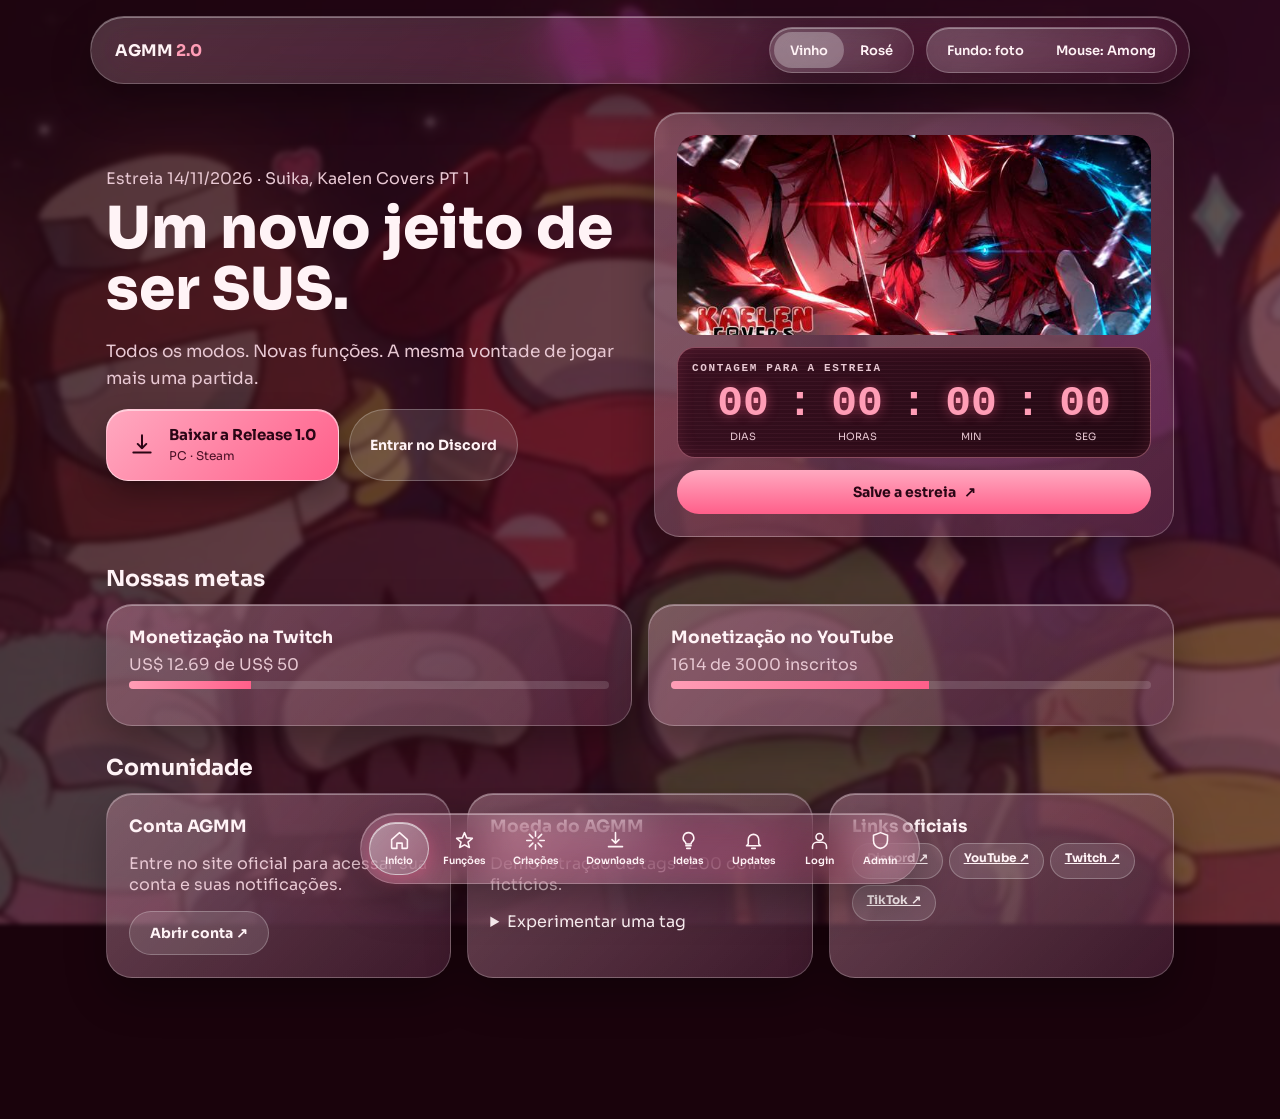
==== commit 1a0fee82: "Publica AGMM 2.0 para teste" ====
--- a/index.html
+++ b/index.html
@@ -1,40 +1,803 @@
-<!DOCTYPE html>
-
-<html lang="pt-BR"><head><meta charset="utf-8"/><meta content="width=device-width,initial-scale=1,viewport-fit=cover" name="viewport"/><title>AGMM · All GameModes Modified · Site 1.5</title><meta content="#23040F" name="theme-color"/><meta content="AGMM: downloads para PC e Android, funções, modos e novidades da comunidade." name="description"/><link href="agmm-icon-v2.png" rel="icon"/><link href="canary.css?v=goals-1" rel="stylesheet"/><link href="premiere.css" rel="stylesheet"/><meta http-equiv="Content-Security-Policy" content="default-src 'none'; script-src 'self'; script-src-attr 'none'; style-src 'self' 'unsafe-inline'; img-src 'self' data: blob: https://agmm-comunidade.lukee-vstone.workers.dev; connect-src 'self' https://agmm-comunidade.lukee-vstone.workers.dev https://api.github.com; font-src 'self'; base-uri 'none'; form-action 'none'; object-src 'none'; frame-src 'none'; worker-src 'self'; manifest-src 'self'"></head><body><div aria-hidden="true" class="site-wallpaper"><div class="wallpaper-wine"></div><div class="wallpaper-rose"></div></div><a class="skip-link" href="#home-page">Pular para o conteúdo</a><header class="site-header"><a class="wordmark" href="#home">AGMM<span>ALL GAMEMODES MODIFIED</span></a><div class="header-meta"><span class="quiet-pill">AGMM · SITE 1.5</span><span class="tiny-label">VINHO AGMM</span></div></header><div id="home-page"><section class="premiere-feature" aria-labelledby="premiere-title" id="estreia">
- <div class="premiere-visual"><img src="premiere-suika.jpg" width="1280" height="720" alt="Capa da estreia Suika — Só Confie Em Mim, Kaelen Covers PT 1" fetchpriority="high"><span class="premiere-signal"><i></i> SINAL DETECTADO</span><span class="premiere-art-label">MUNDO TORAJO / ALGORITHOMUS</span></div>
- <div class="premiere-copy"><p class="premiere-eyebrow">ESTREIA EM DESTAQUE <span>14.11.2026</span></p><h2 id="premiere-title">Só confie<br><em>em mim.</em></h2><p class="premiere-subtitle">Suika 🍉 · Kaelen Covers PT 1</p><p class="premiere-date"><time datetime="2026-11-14T18:00:00-03:00">14 de novembro, às 18h</time> <span>Horário de Brasília</span></p>
- <div class="premiere-countdown" role="timer" aria-label="Contagem regressiva para a estreia" aria-live="off"><div><strong data-premiere="days">--</strong><span>DIAS</span></div><b>:</b><div><strong data-premiere="hours">--</strong><span>HORAS</span></div><b>:</b><div><strong data-premiere="minutes">--</strong><span>MIN</span></div><b>:</b><div><strong data-premiere="seconds">--</strong><span>SEG</span></div></div>
- <p id="premiere-status" class="premiere-status">A contagem já começou. Você vem?</p><a class="premiere-cta" id="premiere-link" href="https://www.youtube.com/watch?v=UKGkO79N6H8" target="_blank" rel="noopener noreferrer"><svg width="22" height="22" viewBox="0 0 24 24" aria-hidden="true"><path d="m9 5 11 7-11 7V5Z" fill="currentColor"/></svg>Ir para a estreia <span aria-hidden="true">↗</span></a><p class="premiere-credit">Cover de “Só Confie Em Mim” · Universo Mundo Torajo</p></div>
-</section><section class="hero"><div class="hero-copy"><p class="eyebrow"><span class="live-dot"></span> OUVINDO A COMUNIDADE</p><h1>Um novo jeito<br/>de ser <em>SUS.</em></h1><p class="hero-description">Todos os modos. Novas funções. A mesma vontade de jogar mais uma partida.</p><div class="hero-actions"><a class="glass-button primary" href="#downloads-heading">Explorar downloads <span>↓</span><svg aria-hidden="true" class="crew-runner" viewbox="0 0 42 44"><g class="crew-body"><path d="M29 14h6v20h-6" fill="#FF6577" stroke="#23040F" stroke-width="2"></path><path d="M9 29V16C9 2 29 2 29 16v18H9Z" fill="#FF455E" stroke="#FFF4F7" stroke-width="1.8"></path><rect fill="#BCEAF2" height="10" rx="5" stroke="#23040F" stroke-width="2" width="18" x="18" y="12"></rect><path d="M23 14h8" stroke="white" stroke-linecap="round" stroke-width="2"></path></g><path class="crew-leg one" d="M13 29v10h7" fill="none" stroke="#FF6577" stroke-linecap="round" stroke-width="6"></path><path class="crew-leg two" d="M25 29v10h6" fill="none" stroke="#FF455E" stroke-linecap="round" stroke-width="6"></path></svg></a><button class="glass-button" data-page="creations" type="button">Criações AGMM <span>↗</span><svg aria-hidden="true" class="crew-runner" viewbox="0 0 42 44"><g class="crew-body"><path d="M29 14h6v20h-6" fill="#FF6577" stroke="#23040F" stroke-width="2"></path><path d="M9 29V16C9 2 29 2 29 16v18H9Z" fill="#FF455E" stroke="#FFF4F7" stroke-width="1.8"></path><rect fill="#BCEAF2" height="10" rx="5" stroke="#23040F" stroke-width="2" width="18" x="18" y="12"></rect><path d="M23 14h8" stroke="white" stroke-linecap="round" stroke-width="2"></path></g><path class="crew-leg one" d="M13 29v10h7" fill="none" stroke="#FF6577" stroke-linecap="round" stroke-width="6"></path><path class="crew-leg two" d="M25 29v10h6" fill="none" stroke="#FF455E" stroke-linecap="round" stroke-width="6"></path></svg></button></div><p class="hero-footnote">AGMM · All GameModes Modified<br/>Projeto independente da comunidade.</p></div><div class="hero-art glass"><span class="art-caption">COMUNIDADE AGMM</span><a class="community-banner" href="https://discord.gg/tmzvF387SU" rel="noopener noreferrer" target="_blank"><img alt="Comunidade AGMM" height="724" src="agmm-banner.png" width="2172"/></a><div class="art-bottom"><span class="live-dot"></span> Novas histórias começam na próxima sala.</div><p class="art-preserved">Escolha o tema de fundo do site</p><div class="art-links"><a href="https://discord.gg/tmzvF387SU" rel="noopener noreferrer" target="_blank">Entrar no Discord ↗</a><a href="https://kyroshkazehara.github.io/aggm.github.io/#home" rel="noopener noreferrer" target="_blank">Site oficial ↗</a></div><div aria-label="Tema de fundo do site" class="art-switch"><button aria-pressed="true" data-art="0" type="button">🍷 Fundo vinho</button><button aria-pressed="false" data-art="1" type="button">🌸 Fundo rosé</button></div></div></section><section class="monetization-section" aria-labelledby="monetization-heading" id="metas"><div class="section-heading"><div><p class="eyebrow">CRESCENDO COM A COMUNIDADE</p><h2 id="monetization-heading">Nossas metas <span aria-hidden="true">🚀</span></h2></div><span class="quiet-pill">Cada apoio faz a diferença</span></div><div class="monetization-grid"><article class="monetization-card glass"><div class="monetization-top"><span class="monetization-icon" aria-hidden="true">💜</span><h3>Monetização Twitch</h3><span class="monetization-percent" id="goal-twitch-percent">0%</span></div><p class="monetization-total" id="goal-twitch-total">US$ 0 <span>/ US$ 50</span></p><div class="monetization-track" id="goal-twitch-progress" role="progressbar" aria-label="Meta de monetização Twitch" aria-valuemin="0" aria-valuemax="50" aria-valuenow="0" aria-valuetext="US$ 0 de US$ 50"><span class="monetization-fill" id="goal-twitch-fill"></span></div><p class="monetization-note" id="goal-twitch-note">Faltam US$ 50 para alcançar a meta.</p></article><article class="monetization-card glass"><div class="monetization-top"><span class="monetization-icon" aria-hidden="true">▶️</span><h3>Pegar monetização no YouTube</h3><span class="monetization-percent" id="goal-youtube-percent">0%</span></div><p class="monetization-total" id="goal-youtube-total">0 <span>/ 3.000</span></p><div class="monetization-track" id="goal-youtube-progress" role="progressbar" aria-label="Meta de monetização YouTube" aria-valuemin="0" aria-valuemax="3000" aria-valuenow="0" aria-valuetext="0 de 3.000"><span class="monetization-fill" id="goal-youtube-fill"></span></div><p class="monetization-note" id="goal-youtube-note">Faltam 3.000 para alcançar a meta.</p></article></div></section><section aria-labelledby="downloads-heading" class="download-section"><div class="section-heading"><div><p class="eyebrow">ESCOLHA ONDE JOGAR</p><h2 id="downloads-heading">Um universo. Duas plataformas.</h2></div><span class="quiet-pill">Downloads oficiais preservados</span></div><div class="platform-grid"><section class="platform-panel glass"><div class="platform-title"><span class="platform-icon"><svg viewBox="0 0 32 32" aria-hidden="true"><rect x="4" y="5" width="24" height="17" rx="2.5" fill="none" stroke="currentColor" stroke-width="2"/><path d="M12 27h8m-4-5v5M9 10h14v8H9z" fill="none" stroke="currentColor" stroke-width="2" stroke-linecap="round" stroke-linejoin="round"/></svg></span><div><h3>PC</h3><p>Steam · Windows</p></div><span class="tiny-label">MOD</span></div><button class="choice glass-button release-tile" data-channel="release" type="button"><span><span class="badge">🎉 LANÇAMENTO OFICIAL 🎉</span>🏆 Release 1.0</span><span class="download-meta"><span class="mod-version"><span aria-hidden="true" class="version-dot"></span><span id="versao-release">Versão Release: 1.0</span></span><span aria-hidden="true" class="arrow">↗</span></span><svg aria-hidden="true" class="crew-runner" viewbox="0 0 42 44"><g class="crew-body"><path d="M29 14h6v20h-6" fill="#FF6577" stroke="#23040F" stroke-width="2"></path><path d="M9 29V16C9 2 29 2 29 16v18H9Z" fill="#FF455E" stroke="#FFF4F7" stroke-width="1.8"></path><rect fill="#BCEAF2" height="10" rx="5" stroke="#23040F" stroke-width="2" width="18" x="18" y="12"></rect><path d="M23 14h8" stroke="white" stroke-linecap="round" stroke-width="2"></path></g><path class="crew-leg one" d="M13 29v10h7" fill="none" stroke="#FF6577" stroke-linecap="round" stroke-width="6"></path><path class="crew-leg two" d="M25 29v10h6" fill="none" stroke="#FF455E" stroke-linecap="round" stroke-width="6"></path></svg></button><button class="choice glass-button release-tile" data-channel="beta" type="button"><span><span class="badge">VERSÃO DE TESTES</span><strong>🧪 Beta Release</strong></span><span class="download-meta"><span class="mod-version"><span aria-hidden="true" class="version-dot"></span><span id="versao-beta">Versão Beta: a definir</span></span><span aria-hidden="true" class="arrow">↗</span></span><svg aria-hidden="true" class="crew-runner" viewbox="0 0 42 44"><g class="crew-body"><path d="M29 14h6v20h-6" fill="#FF6577" stroke="#23040F" stroke-width="2"></path><path d="M9 29V16C9 2 29 2 29 16v18H9Z" fill="#FF455E" stroke="#FFF4F7" stroke-width="1.8"></path><rect fill="#BCEAF2" height="10" rx="5" stroke="#23040F" stroke-width="2" width="18" x="18" y="12"></rect><path d="M23 14h8" stroke="white" stroke-linecap="round" stroke-width="2"></path></g><path class="crew-leg one" d="M13 29v10h7" fill="none" stroke="#FF6577" stroke-linecap="round" stroke-width="6"></path><path class="crew-leg two" d="M25 29v10h6" fill="none" stroke="#FF455E" stroke-linecap="round" stroke-width="6"></path></svg></button><button class="choice glass-button release-tile experimental" data-experimental="pc" type="button"><span><span class="badge">DEV LOGS · EXPERIMENTAL</span><strong>🛠️ Dcle</strong></span><span class="download-meta"><span class="mod-version">Em breve</span><span class="arrow">↗</span></span><svg aria-hidden="true" class="crew-runner" viewbox="0 0 42 44"><g class="crew-body"><path d="M29 14h6v20h-6" fill="#FF6577" stroke="#23040F" stroke-width="2"></path><path d="M9 29V16C9 2 29 2 29 16v18H9Z" fill="#FF455E" stroke="#FFF4F7" stroke-width="1.8"></path><rect fill="#BCEAF2" height="10" rx="5" stroke="#23040F" stroke-width="2" width="18" x="18" y="12"></rect><path d="M23 14h8" stroke="white" stroke-linecap="round" stroke-width="2"></path></g><path class="crew-leg one" d="M13 29v10h7" fill="none" stroke="#FF6577" stroke-linecap="round" stroke-width="6"></path><path class="crew-leg two" d="M25 29v10h6" fill="none" stroke="#FF455E" stroke-linecap="round" stroke-width="6"></path></svg></button></section><section class="platform-panel glass"><div class="platform-title"><span class="platform-icon"><svg viewBox="0 0 32 32" aria-hidden="true"><path d="m10 8-2-3m14 3 2-3" fill="none" stroke="currentColor" stroke-width="2" stroke-linecap="round"/><path d="M7 14a9 8 0 0 1 18 0H7Zm1 2h16v8a2 2 0 0 1-2 2h-2v3h-2v-3h-4v3h-2v-3h-2a2 2 0 0 1-2-2v-8Z" fill="currentColor"/><circle cx="12" cy="11" r="1" fill="#3d1026"/><circle cx="20" cy="11" r="1" fill="#3d1026"/><path d="M5 17v6m22-6v6" fill="none" stroke="currentColor" stroke-width="2" stroke-linecap="round"/></svg></span><div><h3>Android</h3><p>ARM64 · Android 9+</p></div><span class="tiny-label">LAUNCHER</span></div><button aria-controls="launcher-details" aria-haspopup="dialog" class="choice glass-button release-tile" disabled="" id="launcher-main-release" type="button"><span><span class="badge">ANDROID · VERSÃO ESTÁVEL</span><span class="launcher-button-title">AGMM LAUNCHER RELEASE</span></span><span class="download-meta"><span class="mod-version"><span aria-hidden="true" class="version-dot"></span><span id="versao-launcher-release">Versão: em breve</span></span><span aria-hidden="true" class="arrow">↗</span></span><svg aria-hidden="true" class="crew-runner" viewbox="0 0 42 44"><g class="crew-body"><path d="M29 14h6v20h-6" fill="#FF6577" stroke="#23040F" stroke-width="2"></path><path d="M9 29V16C9 2 29 2 29 16v18H9Z" fill="#FF455E" stroke="#FFF4F7" stroke-width="1.8"></path><rect fill="#BCEAF2" height="10" rx="5" stroke="#23040F" stroke-width="2" width="18" x="18" y="12"></rect><path d="M23 14h8" stroke="white" stroke-linecap="round" stroke-width="2"></path></g><path class="crew-leg one" d="M13 29v10h7" fill="none" stroke="#FF6577" stroke-linecap="round" stroke-width="6"></path><path class="crew-leg two" d="M25 29v10h6" fill="none" stroke="#FF455E" stroke-linecap="round" stroke-width="6"></path></svg></button><button aria-controls="launcher-details" aria-haspopup="dialog" class="choice glass-button release-tile" disabled="" id="launcher-main-beta" type="button"><span><span class="badge">ANDROID · VERSÃO DE TESTES</span><span class="launcher-button-title">AGMM LAUNCHER BETA</span></span><span class="download-meta"><span class="mod-version"><span aria-hidden="true" class="version-dot"></span><span id="versao-launcher-beta">Versão: em breve</span></span><span aria-hidden="true" class="arrow">↗</span></span><svg aria-hidden="true" class="crew-runner" viewbox="0 0 42 44"><g class="crew-body"><path d="M29 14h6v20h-6" fill="#FF6577" stroke="#23040F" stroke-width="2"></path><path d="M9 29V16C9 2 29 2 29 16v18H9Z" fill="#FF455E" stroke="#FFF4F7" stroke-width="1.8"></path><rect fill="#BCEAF2" height="10" rx="5" stroke="#23040F" stroke-width="2" width="18" x="18" y="12"></rect><path d="M23 14h8" stroke="white" stroke-linecap="round" stroke-width="2"></path></g><path class="crew-leg one" d="M13 29v10h7" fill="none" stroke="#FF6577" stroke-linecap="round" stroke-width="6"></path><path class="crew-leg two" d="M25 29v10h6" fill="none" stroke="#FF455E" stroke-linecap="round" stroke-width="6"></path></svg></button><button class="choice glass-button release-tile experimental" data-experimental="android" type="button"><span><span class="badge">DEV LOGS · EXPERIMENTAL</span><strong>🐤 Launcher Canary</strong></span><span class="download-meta"><span class="mod-version">Em breve</span><span class="arrow">↗</span></span><svg aria-hidden="true" class="crew-runner" viewbox="0 0 42 44"><g class="crew-body"><path d="M29 14h6v20h-6" fill="#FF6577" stroke="#23040F" stroke-width="2"></path><path d="M9 29V16C9 2 29 2 29 16v18H9Z" fill="#FF455E" stroke="#FFF4F7" stroke-width="1.8"></path><rect fill="#BCEAF2" height="10" rx="5" stroke="#23040F" stroke-width="2" width="18" x="18" y="12"></rect><path d="M23 14h8" stroke="white" stroke-linecap="round" stroke-width="2"></path></g><path class="crew-leg one" d="M13 29v10h7" fill="none" stroke="#FF6577" stroke-linecap="round" stroke-width="6"></path><path class="crew-leg two" d="M25 29v10h6" fill="none" stroke="#FF455E" stroke-linecap="round" stroke-width="6"></path></svg></button></section></div></section><section aria-labelledby="official-title" class="official-links social-section">
-<h2 id="official-title">Links Oficiais:</h2>
-<div class="official-grid">
-<div class="official-group"><h3>Discord</h3><a class="official-button discord-live" href="https://discord.gg/WVbwFvehyt" id="discord-1" rel="noopener noreferrer" role="button" tabindex="0" target="_blank"><svg class="social-brand-icon" viewBox="0 0 32 32" aria-hidden="true"><path fill="currentColor" d="M25.7 7.2a22 22 0 0 0-5.5-1.7l-.7 1.4a20 20 0 0 0-7 0l-.7-1.4a22 22 0 0 0-5.5 1.7C2.8 12.3 1.9 17.3 2.4 22.2a22 22 0 0 0 6.8 3.4l1.5-2.4-2.3-1.1.6-.5c4.4 2 9.2 2 13.6 0l.6.5-2.3 1.1 1.5 2.4a22 22 0 0 0 6.8-3.4c.6-5.7-1-10.6-5.5-15zM11.7 18.8c-1.3 0-2.3-1.2-2.3-2.6s1-2.6 2.3-2.6 2.3 1.2 2.3 2.6-1 2.6-2.3 2.6zm8.6 0c-1.3 0-2.3-1.2-2.3-2.6s1-2.6 2.3-2.6 2.3 1.2 2.3 2.6-1 2.6-2.3 2.6z"/></svg><span class="discord-server-name">₊⊹ 🌙✦ Porão do zK✦</span><span class="discord-server-meta"><span class="discord-status social-pill agmm-new-pill"><i aria-hidden="true" class="discord-green-dot"></i>Disponível</span><span id="discord-member-count" title="Contagem aproximada informada pelo Discord · conferida em 31/10/2026">106 membros</span><span aria-hidden="true">↗</span></span><svg aria-hidden="true" class="crew-runner" viewbox="0 0 42 44"><g class="crew-body"><path d="M29 14h6v20h-6" fill="#FF6577" stroke="#23040F" stroke-width="2"></path><path d="M9 29V16C9 2 29 2 29 16v18H9Z" fill="#FF455E" stroke="#FFF4F7" stroke-width="1.8"></path><rect fill="#BCEAF2" height="10" rx="5" stroke="#23040F" stroke-width="2" width="18" x="18" y="12"></rect><path d="M23 14h8" stroke="white" stroke-linecap="round" stroke-width="2"></path></g><path class="crew-leg one" d="M13 29v10h7" fill="none" stroke="#FF6577" stroke-linecap="round" stroke-width="6"></path><path class="crew-leg two" d="M25 29v10h6" fill="none" stroke="#FF455E" stroke-linecap="round" stroke-width="6"></path></svg></a><button class="official-button discord-unavailable" disabled="" id="discord-2" type="button"><svg class="social-brand-icon" viewBox="0 0 32 32" aria-hidden="true"><path fill="currentColor" d="M25.7 7.2a22 22 0 0 0-5.5-1.7l-.7 1.4a20 20 0 0 0-7 0l-.7-1.4a22 22 0 0 0-5.5 1.7C2.8 12.3 1.9 17.3 2.4 22.2a22 22 0 0 0 6.8 3.4l1.5-2.4-2.3-1.1.6-.5c4.4 2 9.2 2 13.6 0l.6.5-2.3 1.1 1.5 2.4a22 22 0 0 0 6.8-3.4c.6-5.7-1-10.6-5.5-15zM11.7 18.8c-1.3 0-2.3-1.2-2.3-2.6s1-2.6 2.3-2.6 2.3 1.2 2.3 2.6-1 2.6-2.3 2.6zm8.6 0c-1.3 0-2.3-1.2-2.3-2.6s1-2.6 2.3-2.6 2.3 1.2 2.3 2.6-1 2.6-2.3 2.6z"/></svg><span>AGMM Server</span><span class="discord-status social-pill unavailable-pill"><i aria-hidden="true"></i>Não disponível</span><svg aria-hidden="true" class="crew-runner" viewbox="0 0 42 44"><g class="crew-body"><path d="M29 14h6v20h-6" fill="#FF6577" stroke="#23040F" stroke-width="2"></path><path d="M9 29V16C9 2 29 2 29 16v18H9Z" fill="#FF455E" stroke="#FFF4F7" stroke-width="1.8"></path><rect fill="#BCEAF2" height="10" rx="5" stroke="#23040F" stroke-width="2" width="18" x="18" y="12"></rect><path d="M23 14h8" stroke="white" stroke-linecap="round" stroke-width="2"></path></g><path class="crew-leg one" d="M13 29v10h7" fill="none" stroke="#FF6577" stroke-linecap="round" stroke-width="6"></path><path class="crew-leg two" d="M25 29v10h6" fill="none" stroke="#FF455E" stroke-linecap="round" stroke-width="6"></path></svg></button></div>
-<div class="official-group"><h3>YouTube</h3><a class="official-button discord-live youtube-channel-live" href="https://www.youtube.com/@Kael_lives_Oficcial" id="youtube" rel="noopener noreferrer" target="_blank"><svg class="social-brand-icon" viewBox="0 0 32 32" aria-hidden="true"><path fill="currentColor" d="M29 10.2a4 4 0 0 0-2.8-2.8C23.8 6.7 16 6.7 16 6.7s-7.8 0-10.2.7A4 4 0 0 0 3 10.2 42 42 0 0 0 2.3 16 42 42 0 0 0 3 21.8a4 4 0 0 0 2.8 2.8c2.4.7 10.2.7 10.2.7s7.8 0 10.2-.7a4 4 0 0 0 2.8-2.8 42 42 0 0 0 .7-5.8 42 42 0 0 0-.7-5.8z"/><path fill="#401025" d="m13 20.2 7-4.2-7-4.2z"/></svg><span class="discord-server-name" id="youtube-channel-name">Kael</span><span class="discord-server-meta"><span class="discord-status social-pill agmm-new-pill"><i aria-hidden="true" class="discord-green-dot"></i>Disponível</span><span id="youtube-subscriber-count" title="Contagem informada pelo criador">807 inscritos</span><span aria-hidden="true">↗</span></span><svg aria-hidden="true" class="crew-runner" viewbox="0 0 42 44"><g class="crew-body"><path d="M29 14h6v20h-6" fill="#FF6577" stroke="#23040F" stroke-width="2"></path><path d="M9 29V16C9 2 29 2 29 16v18H9Z" fill="#FF455E" stroke="#FFF4F7" stroke-width="1.8"></path><rect fill="#BCEAF2" height="10" rx="5" stroke="#23040F" stroke-width="2" width="18" x="18" y="12"></rect><path d="M23 14h8" stroke="white" stroke-linecap="round" stroke-width="2"></path></g><path class="crew-leg one" d="M13 29v10h7" fill="none" stroke="#FF6577" stroke-linecap="round" stroke-width="6"></path><path class="crew-leg two" d="M25 29v10h6" fill="none" stroke="#FF455E" stroke-linecap="round" stroke-width="6"></path></svg></a></div>
-<div class="official-group"><h3>Twitch</h3><a class="official-button" id="twitch" role="button" tabindex="0"><svg class="social-brand-icon" viewBox="0 0 32 32" aria-hidden="true"><path fill="currentColor" d="M5 3h25v18l-7 7h-6l-4 4v-4H7V8zm4 4v17h6v3l3-3h6l3-3V7z"/><path fill="#401025" d="M17 11h3v7h-3zm6 0h3v7h-3z"/></svg>Twitch <span aria-hidden="true">↗</span><svg aria-hidden="true" class="crew-runner" viewbox="0 0 42 44"><g class="crew-body"><path d="M29 14h6v20h-6" fill="#FF6577" stroke="#23040F" stroke-width="2"></path><path d="M9 29V16C9 2 29 2 29 16v18H9Z" fill="#FF455E" stroke="#FFF4F7" stroke-width="1.8"></path><rect fill="#BCEAF2" height="10" rx="5" stroke="#23040F" stroke-width="2" width="18" x="18" y="12"></rect><path d="M23 14h8" stroke="white" stroke-linecap="round" stroke-width="2"></path></g><path class="crew-leg one" d="M13 29v10h7" fill="none" stroke="#FF6577" stroke-linecap="round" stroke-width="6"></path><path class="crew-leg two" d="M25 29v10h6" fill="none" stroke="#FF455E" stroke-linecap="round" stroke-width="6"></path></svg></a></div>
-<div class="official-group"><h3>X / Twitter</h3><button class="official-button unavailable-social" disabled="" id="twitter"><svg class="social-brand-icon" viewBox="0 0 32 32" aria-hidden="true"><path fill="currentColor" d="M27.5 8.2c-.9.4-1.9.7-2.9.8a5 5 0 0 0 2.2-2.8 10 10 0 0 1-3.2 1.2 5 5 0 0 0-8.6 4.6A14.2 14.2 0 0 1 4.7 6.8a5 5 0 0 0 1.5 6.7 5 5 0 0 1-2.3-.6v.1a5 5 0 0 0 4 4.9 5 5 0 0 1-2.2.1 5 5 0 0 0 4.7 3.5A10 10 0 0 1 4 23.6a14.1 14.1 0 0 0 21.8-11.9v-.6a10 10 0 0 0 2.5-2.9z"/></svg><span>X / Twitter</span><span class="mod-version"><span aria-hidden="true" class="version-dot"></span>Não Disponível</span><svg aria-hidden="true" class="crew-runner" viewbox="0 0 42 44"><g class="crew-body"><path d="M29 14h6v20h-6" fill="#FF6577" stroke="#23040F" stroke-width="2"></path><path d="M9 29V16C9 2 29 2 29 16v18H9Z" fill="#FF455E" stroke="#FFF4F7" stroke-width="1.8"></path><rect fill="#BCEAF2" height="10" rx="5" stroke="#23040F" stroke-width="2" width="18" x="18" y="12"></rect><path d="M23 14h8" stroke="white" stroke-linecap="round" stroke-width="2"></path></g><path class="crew-leg one" d="M13 29v10h7" fill="none" stroke="#FF6577" stroke-linecap="round" stroke-width="6"></path><path class="crew-leg two" d="M25 29v10h6" fill="none" stroke="#FF455E" stroke-linecap="round" stroke-width="6"></path></svg></button></div>
-<div class="official-group"><h3>TikTok</h3><a class="official-button" id="tiktok" href="https://www.tiktok.com/@zkaelen_oficiall" target="_blank" rel="noopener noreferrer"><svg class="social-brand-icon tiktok-logo" viewBox="0 0 24 24" aria-hidden="true"><path fill="currentColor" d="M16.6 2h-3.4v13.6a3 3 0 1 1-2.6-3V9.1a6.5 6.5 0 1 0 6.1 6.5V8.8a8.4 8.4 0 0 0 5.1 1.7V7.1A5.3 5.3 0 0 1 16.6 2Z"/></svg><span>TikTok</span><span class="mod-version" id="tiktok-follower-count">19 seguidores</span><span class="mod-version" data-tiktok-status>Abrir perfil ↗</span></a></div>
-</div><p id="official-status" role="status"></p>
-</section></div><section aria-labelledby="functions-title" class="community-page" hidden="" id="page-functions">
-<p class="community-eyebrow">OUVINDO A COMUNIDADE · CRIADO POR KAELEN</p>
-<h1 id="functions-title">Funções Gerais</h1>
-<p class="community-intro">O catálogo completo de funções, cartas e modos de jogo. Todas as descrições foram preservadas.</p>
-<div class="catalog-controls"><label class="search-field">Buscar no catálogo<input id="catalog-search" placeholder="Procure uma função ou modo…" type="search"/></label><div aria-label="Categoria do catálogo" class="filter-group"><button aria-pressed="true" class="filter active" data-filter="todos" type="button">Tudo</button><button aria-pressed="false" class="filter" data-filter="funcao" type="button">Funções</button><button aria-pressed="false" class="filter" data-filter="modo" type="button">Modos</button><button aria-pressed="false" class="filter" data-filter="carta" type="button">Cartas</button></div></div>
-<p class="muted" id="catalog-count" role="status"></p><div class="catalog-grid" id="catalog-grid"></div>
-</section><section aria-labelledby="suggestion-title" class="community-page" hidden="" id="page-suggestions">
-<p class="community-eyebrow">SUA IDEIA PODE VIRAR PARTE DO AGMM</p><h1 id="suggestion-title">Sugestão <span>de Função</span></h1>
-<div class="community-columns"><div><p class="community-intro">Inventou uma habilidade diferente? Conte como ela funciona. Você também pode sugerir um modo de jogo.</p><div class="glass-card"><h2>Da sua ideia para a partida</h2><ol class="idea-steps"><li>Escolha um nome e a equipe.</li><li>Explique o poder e como vencer.</li><li>Conte os limites para deixar a partida equilibrada.</li></ol><p class="muted">A sugestão vai para o painel privado do criador. Ela não será publicada automaticamente.</p></div></div>
-<aside class="glass-card suggestion-notice" role="note"><strong>Antes de enviar sua sugestão</strong><p>OBS.: Enviar uma sugestão não garante que sua função será adicionada ao mod. Pedimos, por gentileza e empatia, que não enviem mensagens na DM perguntando se ela já foi incluída. Você pode acompanhar o status da sua sugestão nas suas cartinhas.</p></aside><form class="glass-card community-form" id="suggestion-form"><p class="muted" id="suggestion-account"></p><label>Nome da ideia<input maxlength="80" minlength="3" name="title" placeholder="Como sua criação se chama?" required=""/></label><div class="field-row"><label>Tipo<select name="kind"><option value="funcao">Função</option><option value="modo">Modo de jogo</option><option value="carta">Carta</option></select></label><label>Equipe<select name="team"><option>Tripulante</option><option>Impostor</option><option>Neutro</option><option>Fantasma</option><option>Outros</option></select></label></div><label>Como funciona?<textarea maxlength="3000" minlength="15" name="description" placeholder="Explique a habilidade, como ativar, a recarga e a condição de vitória." required="" rows="7"></textarea></label><label aria-hidden="true" class="honeypot">Site pessoal<input autocomplete="off" name="website" tabindex="-1"/></label><button class="community-primary" type="submit">Enviar minha ideia <span aria-hidden="true">↗</span></button><p id="suggestion-status" role="status"></p></form></div>
-<section><h2>Sugestões aceitas pela equipe</h2><p class="muted">Cartinhas aceitas ficam públicas. A aceitação não significa que já foram implementadas no mod.</p><div class="letter-grid" id="accepted-suggestions"></div></section><div hidden="" id="my-suggestions"><div class="admin-toolbar"><h2>Minhas cartinhas</h2><button class="community-secondary" id="my-refresh" type="button">Atualizar</button></div><p class="muted">Só você e o criador podem ler suas cartinhas. Você pode editar enquanto estiverem como Recebida; depois que a moderação começar, o conteúdo fica bloqueado. As aceitas ficam públicas.</p><div class="letter-grid" id="my-suggestions-list"></div></div>
-</section><section aria-labelledby="account-title" class="community-page" hidden="" id="page-account">
-<p class="community-eyebrow">SUA IDENTIDADE NA COMUNIDADE</p><h1 id="account-title">Sua <span>conta</span></h1><p class="community-intro">Entre na comunidade, acompanhe suas cartinhas e ajuste o site do seu jeito.</p>
-<div class="account-wrap glass-card" id="auth-area"><div class="filter-group"><button aria-pressed="true" class="filter active" data-auth="login" type="button">Entrar</button><button aria-pressed="false" class="filter" data-auth="register" type="button">Criar conta</button></div>
-<form class="community-form" id="login-form" method="post"><label>Usuário<input autocomplete="username" maxlength="24" minlength="3" name="username" pattern="[a-zA-Z0-9_]{3,24}" placeholder="Seu usuário" required=""/></label><label>Senha<input autocomplete="current-password" maxlength="128" name="password" placeholder="Sua senha" required="" type="password"/></label><label class="remember-option"><input checked="" name="remember" type="checkbox"/>Manter conectado por 30 dias neste navegador</label><p class="muted">Usamos um cookie de sessão seguro. Sua senha não fica salva no cookie. Use Sair em computadores compartilhados.</p><button class="community-primary">Entrar na minha conta</button><p id="login-status" role="status"></p></form>
-<form class="community-form" hidden="" id="register-form" method="post"><label>Nome de exibição<input autocomplete="nickname" maxlength="40" name="displayName" placeholder="Como quer aparecer no site?"/></label><label>Usuário<input autocomplete="username" maxlength="24" minlength="3" name="username" pattern="[a-zA-Z0-9_]{3,24}" placeholder="Letras, números e _" required=""/></label><label>Senha<input autocomplete="new-password" maxlength="128" minlength="10" name="password" placeholder="No mínimo 10 caracteres" required="" type="password"/></label><label>Confirme a senha<input autocomplete="new-password" maxlength="128" minlength="10" name="confirmation" placeholder="Repita a senha" required="" type="password"/></label><button class="community-primary">Criar minha conta</button><p id="register-status" role="status"></p></form></div><div class="account-wrap glass-card" hidden="" id="profile-area"><div class="profile-heading"><div aria-hidden="true" class="profile-avatar" id="avatar-fallback">A</div><img alt="Sua foto de perfil" class="profile-avatar" hidden="" id="profile-avatar"/><div><h2 id="profile-name"></h2><p class="muted" id="profile-username"></p></div></div><form class="community-form" id="profile-form"><label>Nome de exibição<input maxlength="40" name="displayName" required=""/></label><button class="community-primary">Salvar nome</button><p id="profile-status" role="status"></p></form><label class="avatar-upload">Trocar foto de perfil<input accept="image/png,image/jpeg,image/webp" id="avatar-file" type="file"/><span class="muted">PNG, JPEG ou WebP. A imagem será reduzida antes do envio.</span></label><p id="avatar-status" role="status"></p><section><h2>Minhas notificações</h2><button class="community-secondary" id="notifications-refresh" type="button">Atualizar notificações</button><div class="suggestions-list" id="notification-history"></div></section><button class="community-secondary" id="logout-button" type="button">Sair da conta</button></div><section aria-labelledby="navigation-settings-title" class="glass-card navigation-settings"><h2 id="navigation-settings-title">Do seu jeito</h2><label class="search-field" for="navigation-position">Posição do menu<select id="navigation-position"><option value="auto">Automático — dock inferior</option><option value="top">Em cima</option><option value="bottom">Embaixo</option></select></label><p class="muted">Sua preferência fica salva neste navegador. Segure e arraste a bolha para escolher uma guia, ou toque no nome.</p><p id="navigation-position-status" role="status"></p><div class="latest-updates-setting"><h3>Últimas atualizações</h3><p class="muted">Veja as novidades, funções e cartas da versão atual.</p><button aria-controls="release-notes-dialog" aria-haspopup="dialog" class="community-secondary" id="settings-latest-updates" type="button"><span>Últimas atualizações</span><span class="agmm-new-pill">🎉 Release oficial</span></button></div></section>
-
-<p class="service-notice" hidden="" id="service-status" role="status"></p>
-</section><section aria-labelledby="admin-title" class="community-page" hidden="" id="page-admin">
-<p class="community-eyebrow">ACESSO DO CRIADOR</p><h1 id="admin-title">Painel <span>privado</span></h1><p class="community-intro">Gerencie as cartinhas e o catálogo com a autenticação oficial do criador.</p>
-<form class="account-wrap glass-card community-form" id="admin-login" method="post"><p class="cms-security">Acesso exclusivo do criador: entre na sua conta e valide a chave do painel com o código atual do Authenticator.</p><label>Chave privada do criador<input autocomplete="off" name="key" placeholder="Chave configurada no servidor" required="" type="password"/></label><label>Código do Authenticator<input autocomplete="one-time-code" inputmode="numeric" maxlength="6" minlength="6" name="code" pattern="[0-9]{6}" placeholder="000000" required="" type="text"/></label><p class="muted">Use o código temporário do seu Authenticator. Cada código só pode ser usado uma vez.</p><button class="community-primary">Abrir painel</button><p id="admin-login-status" role="status"></p><p class="muted">A conta de visitante não concede acesso administrativo.</p></form>
-<div hidden="" id="admin-area"><div class="admin-toolbar"><h2>Sugestões recebidas</h2><button class="community-secondary" id="admin-refresh" type="button">Atualizar</button><button class="community-secondary" id="admin-logout" type="button">Fechar painel</button></div><p id="admin-status" role="status"></p><div aria-label="Filtrar cartinhas" class="filter-group" id="inbox-filters"><div aria-label="Tipo das cartinhas" class="admin-kind-tabs" role="group"><button aria-pressed="true" data-kind="funcao" type="button">Funções</button><button aria-pressed="false" data-kind="carta" type="button">Cartas</button><button aria-pressed="false" data-kind="modo" type="button">Modos de jogo</button><button aria-pressed="false" data-kind="outros" type="button">Outros</button></div><div aria-label="Estado dentro do tipo selecionado" class="admin-status-tabs" role="group"><button aria-pressed="false" data-inbox="nova" type="button">Recebidas</button><button aria-pressed="false" data-inbox="aceita" type="button">Aceitas</button><button aria-pressed="false" data-inbox="em analise" type="button">Em análise</button><button aria-pressed="false" data-inbox="excluida" hidden="" type="button">Excluídas</button><button aria-pressed="false" data-inbox="arquivada" type="button">Arquivadas</button></div></div><div class="suggestions-list" id="suggestions-list"></div>
-<details class="glass catalog-editor-details" id="catalog-editor-details"><summary>Catálogo preservado · editar funções, cartas e modos</summary><div class="admin-toolbar"><h2>Editar Funções e Modos</h2></div><div class="catalog-controls"><label class="search-field">Buscar no catálogo administrativo<input id="admin-catalog-search" placeholder="Nome ou descrição…" type="search"/></label><label class="search-field">Tipo<select id="admin-catalog-kind"><option value="todos">Todos os tipos</option><option value="funcao">Funções</option><option value="carta">Cartas</option><option value="modo">Modos de jogo</option></select></label></div><form class="glass-card community-form" id="catalog-form"><input name="id" type="hidden"/><label>Nome<input maxlength="80" minlength="3" name="title" required=""/></label><div class="field-row"><label>Tipo<select name="kind"><option value="funcao">Função</option><option value="modo">Modo de jogo</option><option value="carta">Carta</option></select></label><label>Equipe<select name="team"><option>Tripulante</option><option>Impostor</option><option>Neutro</option><option>Fantasma</option><option>Outros</option></select></label></div><label>Descrição<textarea maxlength="3000" minlength="15" name="description" required="" rows="4"></textarea></label><div class="admin-actions"><button class="community-primary" id="catalog-save">Publicar no catálogo</button><button class="community-secondary" id="catalog-cancel" type="button">Cancelar edição</button></div><p id="catalog-status" role="status"></p></form><div class="suggestions-list" id="admin-catalog"></div></details></div>
-</section><section class="community-page" hidden="" id="page-updates"><p class="eyebrow">O QUE ESTÁ ACONTECENDO</p><h1>Updates <span>do AGMM</span></h1><p class="community-intro">Novidades, notas de versão e dev logs em um só lugar.</p><article class="glass update-lead"><span class="quiet-pill">AVISOS GERAIS</span><h2>🎉 Novas funções do AGMM · Conheça as novidades! 🎮</h2><p>💛 Uma nova rodada de funções da comunidade, com habilidades, controles e tamanhos dos downloads no tema de lançamento.</p><button class="glass-button primary" id="open-release-notes" type="button">Ler todas as notas ↗</button></article><div class="update-tabs"><button class="glass-button" data-experimental="pc" type="button">Dcle · Dev Logs PC</button><button class="glass-button" data-experimental="android" type="button">Launcher Canary · Dev Logs</button></div><section aria-labelledby="agmm-launch-heading" class="agmm-launch-countdown"><span class="agmm-new-pill agmm-feature-pill"><span class="agmm-available-label"><i aria-hidden="true" class="agmm-available-dot"></i>🎊 Release 1.0 · JÁ CHEGOU!</span></span><h2 id="agmm-launch-heading">🎉 LANÇAMENTO OFICIAL! 🚀</h2><p>🥳 A espera acabou! O AGMM Release 1.0 já está disponível para baixar. 🎮</p><p id="agmm-launch-clock-status" role="status">🐛 Pode haver bugs. 💛 Obrigado por jogar AGMM!</p><p><a class="official-button" href="https://github.com/KyroshKazehara/AGMM---All-GameModes-Modified/releases/download/v1.0/Agmm.-.Steam-1.0.zip" title="Tamanho oficial: 57,991,414 bytes · 58,0 MB (55,3 MiB)">📦 Baixar pacote Steam (.zip) · 58,0 MB ↓</a></p></section><section aria-labelledby="mod-mystery-title" class="mod-mystery-update" id="mod-mystery-update"><div class="mystery-update-meta"><span>AGMM · RELEASE 1.0</span><span class="agmm-new-pill"><span class="agmm-available-label"><i aria-hidden="true" class="agmm-available-dot"></i>🎁 DISPONÍVEL PARA DOWNLOAD</span></span></div><h2 id="mod-mystery-title">🎉 LANÇAMENTO OFICIAL! 🚀</h2><p>AGMM — All GameModes Modified é um mod de Among Us com modos de jogo, funções e opções personalizadas. A Release 1.0 está disponível para Steam no Windows, com DLL avulsa e pacote de instalação. Pode haver bugs.</p><div aria-label="Status do lançamento" class="live-countdown" id="agmm-live-clock" role="status">LANÇAMENTO OFICIAL</div><p><strong>🐛 Pode haver bugs.</strong> Encontrou um problema? Conte o que aconteceu e os passos para reproduzir.</p><div class="official-grid"><a class="official-button" href="https://github.com/KyroshKazehara/AGMM---All-GameModes-Modified/releases/download/v1.0/AGMM.Release.1.0.dll" title="Tamanho oficial: 33,620,992 bytes · 33,6 MB (32,1 MiB)">💎 Baixar DLL · Release 1.0 · 33,6 MB ↓</a><a class="official-button" href="https://github.com/KyroshKazehara/AGMM---All-GameModes-Modified/releases/download/v1.0/Agmm.-.Steam-1.0.zip" title="Tamanho oficial: 57,991,414 bytes · 58,0 MB (55,3 MiB)">📦 Baixar pacote Steam (.zip) · 58,0 MB ↓</a></div><p><a href="https://github.com/KyroshKazehara/AGMM---All-GameModes-Modified/releases/tag/v1.0" rel="noopener noreferrer" target="_blank">Descrição e instruções da Release 1.0 ↗</a></p></section><section aria-labelledby="release-functions-title" id="release-new-functions"><span class="agmm-new-pill">🎉 NOVIDADES DO AGMM · RELEASE</span><h2 id="release-functions-title">🎊 Conheça as 20 novas funções! 🎮</h2><p>Toque no nome para conhecer a habilidade e os controles de cada função.</p><section><h3>🔴 Impostores</h3><div class="release-roles-grid"><details class="release-role"><summary>Criomaníaco</summary><p>Congele inimigos e proteja suas três vidas.</p><p>PRÉVIA · Matar congela em vez de eliminar. Colegas podem resgatar ao ficar perto por 2s; cada resgate custa uma das suas três vidas. Sem resgate em 15s, a vítima sofre um ataque. A terceira vida perdida causa sua morte. Recarga de congelamento configurável entre 5 e 20s. Reunião ou morte do dono descongela as vítimas. Sugestão: Random 🍃.</p></details><details class="release-role"><summary>Atômico</summary><p>Plante um átomo instável e prepare uma emboscada.</p><p>PRÉVIA · Use Átomo ou o PET para plantar uma armadilha na sua posição. O primeiro inimigo a até 0,45 unidade sofre uma tentativa de eliminação, respeitando paredes e proteções. Uma armadilha por vez; duração de 15s e recarga de 35s por padrão. Vitória impostora. Sugestão: Zk.</p></details><details class="release-role"><summary>Militar</summary><p>Marque um inimigo e ataque quando estiver sozinho.</p><p>PRÉVIA · Use Ataque Tático ou PET para marcar um inimigo próximo por 12s. Receba um aviso quando não houver outros jogadores por perto. Aproxime-se e ative outra vez para executar o alvo isolado. Recarga da marca: 30s. Paredes e escudos são respeitados. Sugestão: Zk.</p></details><details class="release-role"><summary>Cobradora</summary><p>Cobre uma eliminação antes que o prazo termine.</p><p>PRÉVIA · Selecione um alvo em Cobrar ou use /cobrar ID. Ele recebe Matar temporariamente e tem 20s para eliminar alguém ou morrer; sua função e equipe originais são preservadas. Recarga: 35s. Não pode cobrar a mesma pessoa duas vezes seguidas. A cobrança termina ao conseguir um abate, morrer ou começar uma reunião. Sugestão: Supermoon36.</p></details><details class="release-role"><summary>Pacto da Morte da Comunidade</summary><p>Marque duas pessoas e obrigue-as a se encontrar.</p><p>EQUIPE: Impostor.<br/><br/>METAMORFOSE: selecione dois jogadores diferentes. Cada seleção tem prazo; sem o segundo alvo, a marca expira sem matar.<br/><br/>PACTO: os dois marcados veem o símbolo um do outro e precisam se encontrar, sem parede entre eles, antes do prazo. Caso contrário, ambos sofrem um ataque. Escudos são respeitados.<br/><br/>LIMITES: reunião, morte do dono ou de um alvo cancelam o pacto. Recarga começa ao terminar. O host configura prazo, distância, dutos, sabotagem e marcação de inimigos.<br/><br/>SUGESTÃO: centilador.</p></details><details class="release-role"><summary>Amaldiçoador</summary><p>Marque alguém: sua morte leva outra pessoa.</p><p>EQUIPE: Impostor.<br/><br/>ATIVAR: use o PET ou /habilidade perto de um adversário para aplicar a maldição. Apenas uma marca permanece ativa.<br/><br/>PROTEÇÃO: você e seus companheiros impostores não conseguem eliminar diretamente a pessoa marcada enquanto você vive. Ela ainda pode ser expulsa ou eliminada por outra equipe.<br/><br/>MALDIÇÃO: quando o marcado morre, um jogador vivo aleatório de outra equipe sofre um ataque que respeita escudos. Não atinge você nem seus aliados impostores. Não dispara se você já morreu.<br/><br/>SUGESTÃO: zCoberta.</p></details></div></section><section><h3>🔵 Tripulantes</h3><div class="release-roles-grid"><details class="release-role"><summary>Flexível</summary><p>Faça tarefas para atravessar paredes e manter sua visão.</p><p>PRÉVIA · Cada tarefa concede uma ativação de Atravessar pelo duto/PET ou /habilidade. No cliente com mod, atravessa paredes por 5s; se terminar dentro de obstáculo, retorna ao último local seguro. No vanilla, faz um salto curto através da parede na direção de movimento, somente entre pontos seguros cadastrados. Visão inicial ampliada; ficar sem concluir tarefas a reduz gradualmente. Sugestão: Bezerra.</p></details><details class="release-role"><summary>Veterinário</summary><p>Acalme inimigos e domestique quem eliminar você.</p><p>PRÉVIA · PET ou /habilidade paralisa um impostor ou neutro próximo por 3s. Se um inimigo realmente matar outra pessoa perto de você, ele morre também. Se matar você, vira tripulante e perde acesso ao chat pelo resto da partida. Apenas abates confirmados ativam essas passivas. Sugestão: Bezerra.</p></details><details class="release-role"><summary>Lagado</summary><p>Reconecte no momento certo para escapar da morte.</p><p>PRÉVIA · Ataques diretos demoram 3s para eliminar você, sem avisar que há um ataque pendente. Use Reconectar pelo duto/PET ou /habilidade para cancelar a morte; 1 a 4 usos e recarga entre 20 e 45s. Anda mais devagar e ocasionalmente volta para uma posição recente e segura. Reuniões cancelam ataques pendentes. Sugestão: Random 🍃.</p></details><details class="release-role"><summary>Nezha</summary><p>Use Rodas de Fogo e escolha o momento da queima.</p><p>PRÉVIA · PET ou /habilidade aumenta a velocidade por 4s e deixa um rastro visual breve. Recarga: 30s. Uma vez por partida, durante uma reunião, /queimar ou a habilidade de reunião elimina todos os outros jogadores vivos que já votaram e concede vitória à tripulação. Não atinge abstinentes. Sugestão: SuperSonTuber27.</p></details><details class="release-role"><summary>Festejador</summary><p>Transforme uma sala em uma festa segura.</p><p>EQUIPE: Tripulante.<br/><br/>ATIVAR: use a habilidade ou PET dentro de uma sala para iniciar uma festa. Durante o efeito, impostores dentro daquela sala não conseguem matar pelo botão de eliminação.<br/><br/>CONFIGURAÇÕES: recarga de 20 a 40 segundos; duração de 3 a 20 segundos. Uma festa por jogador.<br/><br/>LIMITES: não protege de poderes indiretos, neutros ou expulsões. Reuniões e sua morte encerram a festa. Vence com os tripulantes.<br/><br/>SUGESTÃO: lolzinpvp.</p></details><details class="release-role"><summary>Samurai</summary><p>Prepare um corte defensivo contra um ataque.</p><p>EQUIPE: Tripulante.<br/><br/>ATIVAR: use a habilidade ou PET para preparar uma defesa. Ela bloqueia uma tentativa direta de assassinato e informa se o golpe veio da esquerda, direita, de cima ou de baixo.<br/><br/>LIMITES: uma defesa por ativação; recarga padrão de 45 segundos. Reuniões removem a defesa. Não protege contra votação nem efeitos que ignoram as defesas normais.<br/><br/>VITÓRIA: complete tarefas e ajude os tripulantes a vencer.<br/><br/>SUGESTÃO: Supermoon20.</p></details><details class="release-role"><summary>Ignorável</summary><p>Desapareça e não receba votos.</p><p>EQUIPE: Tripulante.<br/><br/>ATIVAR: use o botão de habilidade, PET ou /habilidade para ficar invisível durante 5 segundos. Reuniões, morte ou troca de função encerram a invisibilidade.<br/><br/>PASSIVAS: votos contra você são recusados pelo host. Seu cadáver não pode ser reportado e desaparece nos clientes com mod.<br/><br/>LIMITES: invisibilidade não concede escudo. Não mata, não sabota e não usa dutos. Vence com os tripulantes.<br/><br/>SUGESTÃO: lolzinpvp.</p></details><details class="release-role"><summary>Xiao Yao</summary><p>Dê um passo fantasma até uma posição segura.</p><p>EQUIPE: Tripulante.<br/><br/>ATIVAR: use a habilidade ou PET para se teleportar até um ponto seguro próximo, entre 1 e 6 metros. O teleporte pode atravessar paredes; não escolhe pontos sobre obstáculos.<br/><br/>ECO: deixa uma marca espectral por 4 segundos no local de partida. A marca é visual e não realiza tarefas.<br/><br/>LIMITES: cancela quando não há chegada segura. Recarga padrão de 30 segundos. Vence com os tripulantes.<br/><br/>SUGESTÃO: Supermoon20.</p></details></div></section><section><h3>🟣 Neutros</h3><div class="release-roles-grid"><details class="release-role"><summary>Fantasma de Poções</summary><p>Controle espíritos, poções e um retorno arriscado.</p><p>PRÉVIA · Matar marca até dois jogadores; os espíritos tentam eliminá-los após 20s. Máximo de quatro abates próprios; a cada segundo abate, o corpo não pode ser reportado. PET revive uma vítima marcada próxima como aliado, ou prepara uma poção; /explodir usa a poção em área. Entrar no duto deixa um corpo real e permite retorno após 30s; reportar esse corpo impede o retorno. Contrato pelo painel de transformação exige eliminar o alvo em 60s ou morrer; a vítima remanescente fica amaldiçoada. Vence com seus aliados após abater e restarem até quatro tripulantes. Sugestão: 1d / ALTDZINN. Leia SURPRESA-2026-10-22.md para regras de integração e VIP.</p></details><details class="release-role"><summary>Depressivo</summary><p>Sua morte confirmada encerra a partida a seu favor.</p><p>PRÉVIA · É neutro, não tem tarefas ou botão de matar. Vence sozinho ao morrer, inclusive por votação. Desconectar não concede vitória. Sugestão: lolzinpvp.</p></details><details class="release-role"><summary>O Louco</summary><p>Uma eliminação desperta um único surto na partida.</p><p>PRÉVIA · Após seu primeiro abate real, assume uma aparência aleatória sem animação, ganha velocidade 2x e recarga quase zero por 5s. Depois fica paralisado por 3s e lento por 5s. O efeito só acontece uma vez; depois volta aos abates normais, dutos e sabotagens. Vence como assassino neutro. Sugestão: Cianofobico.</p></details><details class="release-role"><summary>Dinossauro</summary><p>Complete quatro abates e sobreviva até os três últimos.</p><p>PRÉVIA · Rugido/PET paralisa jogadores próximos por 3s, com raio de 3 unidades e recarga de 30s. Morder tem recarga de 25s e respeita proteções. Não pode morder durante o rugido. Mortes próximas geram um aviso sem revelar o assassino. Vence sozinho ao conseguir quatro abates e restarem no máximo três vivos. Sugestão: Zk.</p></details><details class="release-role"><summary>Mestre das Armadilhas</summary><p>Faça cinco jogadores diferentes tropeçarem.</p><p>EQUIPE: Neutro.<br/><br/>ATIVAR: PET ou /habilidade coloca uma armadilha no chão. Ela arma após 1 segundo e imobiliza por 2 segundos o primeiro adversário que passar.<br/><br/>VITÓRIA: sobreviva até prender cinco pessoas diferentes. Repetir a mesma vítima não aumenta o total.<br/><br/>LIMITES: uma armadilha ativa; recarga padrão de 25 segundos. Reuniões e sua morte removem a armadilha. Não mata, não sabota e não usa dutos.<br/><br/>SUGESTÃO: SuperGamerYT.</p></details><details class="release-role"><summary>Anti-Fobia</summary><p>Liberte a vítima e impeça a vitória do Fóbico.</p><p>EQUIPE: Neutro.<br/><br/>ATIVAR: PET ou /habilidade perto do alvo do Fóbico libera essa pessoa e provoca um novo sorteio entre outros tripulantes elegíveis.<br/><br/>VITÓRIA: vença vivo se o Fóbico morrer ou for expulso. Se ele vencer enquanto você vive, você rouba sua vitória. Você também compartilha a vitória do jogador ciano se estiver vivo.<br/><br/>LIMITES: não mata, não sabota e não usa dutos. Se não houver outro alvo elegível, o Fóbico aguarda.<br/><br/>SUGESTÃO: lolzinpvp.</p></details></div></section><p>🃏 Carta Morto vivo: sorteia entre eliminar o alvo e restaurar toda a vida dele. 👾 Modo Pac-Man: colete pontos, use superpontos e sobreviva aos fantasminhas.</p><p>🧪 Funções experimentais: disponibilidade, duração e recargas dependem das opções do anfitrião. 🐛 Pode haver bugs.</p></section></section><section class="community-page" hidden="" id="page-coins"><p class="eyebrow">UM ESPAÇO PARA O FUTURO</p><h1>Moeda <span>do AGMM</span></h1><article class="glass coins-hero"><div class="coin-mark">✦</div><span class="quiet-pill">EM BREVE · DEMONSTRAÇÃO</span><h2>Seu estilo também faz parte do jogo.</h2><p>Uma prévia das coins e das tags da comunidade. Sem saldo real, compras, pedidos ou atribuição de benefícios.</p><strong class="demo-price">200 coins fictícios</strong><button class="glass-button" disabled="" type="button">Compras e missões indisponíveis</button></article><div class="community-columns"><form class="glass community-form" id="tag-demo-form"><span class="quiet-pill">PRÉVIA LOCAL · SERVIÇO DESATIVADO</span><h2>Uma tag com a sua cara</h2><p>Somente texto e cor. Não concede funções ou poderes.</p><label>Nome da tag<input autocomplete="off" id="tag-demo-name" maxlength="18" minlength="3" placeholder="Sua tag, de 3 a 18 caracteres"/></label><fieldset id="tag-demo-colors"><legend>Escolha uma cor</legend></fieldset><div class="custom-tag-preview" id="tag-demo-preview">Sua tag</div><p id="tag-demo-validation" role="status">Experimente um nome e uma cor.</p><button class="glass-button primary" disabled="" type="button">Solicitar tag · serviço desativado</button><p class="muted">200 coins fictícios · demonstração. Nenhum pedido é enviado.</p></form><article class="glass"><h2>Identidade, com responsabilidade.</h2><p>Títulos de equipe, criadores e fundadores são exclusivos. Nomes parecidos também são bloqueados nesta prévia.</p><p>A validação local ajuda a visualizar a proposta. A versão futura precisará de validação no servidor e revisão humana.</p><p>Missões, pagamentos, saldo, serviço de tags e aprovação administrativa permanecem desativados.</p></article></div></section><dialog aria-labelledby="release-notes-title" class="updates-dialog release-notes-glass" data-nevoa-template="glass" data-template-name="Avisos gerais" id="release-notes-dialog"><span aria-hidden="true" class="updates-icon">✦</span><p class="eyebrow">AVISOS GERAIS · AGMM</p><span class="agmm-new-pill agmm-feature-pill">Novidades · Site 1.0</span><h2 id="release-notes-title" tabindex="-1">O que mudou?</h2><p id="release-notes-summary"></p><ul id="release-notes-list"></ul><div class="admin-actions"><button class="community-primary" id="release-notes-close" type="button">Entendi</button><button class="community-secondary" id="release-notes-refresh" type="button">Atualizar página</button></div></dialog><dialog aria-labelledby="updates-test-title" class="updates-dialog" id="updates-test-dialog"><span aria-hidden="true" class="updates-icon">🔔</span><p class="eyebrow">TESTE DE ALERTAS · EQUIPE AGMM</p><h2 id="updates-test-title">Olá, BRs!</h2><p id="updates-test-message"></p><button class="community-primary" id="updates-test-close" type="button">Entendi, teste recebido!</button></dialog><dialog aria-labelledby="updates-title" class="updates-dialog" id="updates-dialog"><button aria-label="Fechar" class="updates-close" id="updates-close" type="button">×</button><span aria-hidden="true" class="updates-icon">🔔</span><p class="eyebrow">FIQUE POR DENTRO DO AGMM</p><h2 id="updates-title">Quer receber os alertas?</h2><p>Saiba quando o site receber novas funções, cartas, modos e melhorias.</p><p class="muted">Os alertas na página funcionam com o site aberto. Para receber também com a aba fechada, ative as notificações do dispositivo abaixo. Você pode desativar quando quiser.</p><p id="updates-status" role="status"></p><div class="push-settings"><strong>Receber com o site fechado</strong><p class="muted" id="push-status">Ative as notificações do dispositivo para receber as notas de atualização e, estando conectado à sua conta, mudanças de status das suas cartinhas mesmo sem uma aba aberta. No iPhone/iPad, adicione o site à Tela de Início e abra por lá.</p><button class="community-primary" id="push-enable" type="button">Ativar no dispositivo</button><button class="community-secondary" id="push-test" type="button">Testar neste dispositivo</button><button class="community-secondary" id="push-disable" type="button">Desativar neste dispositivo</button></div><div class="admin-actions"><button class="community-primary" id="updates-enable" type="button">Ativar alertas</button><button class="community-secondary" id="updates-later" type="button">Agora não</button><button class="community-secondary" hidden="" id="updates-disable" type="button">Desativar alertas</button></div></dialog><dialog id="notice"><h2 id="notice-title"></h2><p id="notice-description"></p><section class="channel-downloads" hidden="" id="downloads-beta"><a aria-disabled="true" class="file-download" download="" id="beta-dll"><span>Baixar Dll Beta:</span><span class="file-meta"><span class="mod-version"><span class="version-dot"></span><span data-file-version="beta"></span></span><span class="file-arrow">↓</span></span></a><a aria-disabled="true" class="file-download" download="" id="beta-steam"><span>📦 Baixar pacote Steam (.zip)</span><span class="file-meta"><span class="mod-version"><span class="version-dot"></span><span data-file-version="beta"></span></span><span class="file-arrow">↓</span></span></a><a aria-disabled="true" class="file-download" download="" id="beta-epicStore"><span>Baixar Pasta para Epic e Store</span><span class="file-meta"><span class="mod-version"><span class="version-dot"></span><span data-file-version="beta"></span></span><span class="file-arrow">↓</span></span></a><button class="file-download" disabled="">Souce-code (MOD DE CODIGO FECHADO) 🔒</button></section><section class="channel-downloads" hidden="" id="downloads-release"><a class="file-download" download="" href="https://github.com/KyroshKazehara/AGMM---All-GameModes-Modified/releases/download/v1.0/AGMM.Release.1.0.dll" id="release-dll" title="Tamanho oficial: 33,620,992 bytes · 33,6 MB (32,1 MiB)"><span>💎 Baixar DLL · Release 1.0 · 33,6 MB</span><span class="file-meta"><span class="mod-version"><span class="version-dot"></span><span data-file-version="release"></span></span><span class="file-arrow">↓</span></span></a><a class="file-download" download="" href="https://github.com/KyroshKazehara/AGMM---All-GameModes-Modified/releases/download/v1.0/Agmm.-.Steam-1.0.zip" id="release-steam" title="Tamanho oficial: 57,991,414 bytes · 58,0 MB (55,3 MiB)"><span>📦 Baixar pacote Steam (.zip) · 58,0 MB</span><span class="file-meta"><span class="mod-version"><span class="version-dot"></span><span data-file-version="release"></span></span><span class="file-arrow">↓</span></span></a><a aria-disabled="true" class="file-download" download="" id="release-epicStore"><span>Baixar Pasta para Epic e Store</span><span class="file-meta"><span class="mod-version"><span class="version-dot"></span><span data-file-version="release"></span></span><span class="file-arrow">↓</span></span></a><button class="file-download" disabled="">Souce-code (MOD DE CODIGO FECHADO) 🔒</button></section><section class="channel-downloads" hidden="" id="downloads-launcher-release"><a aria-disabled="true" class="file-download" download="" id="launcher-release-apk"><span>Baixar APK</span><span class="file-meta"><span class="mod-version"><span class="version-dot"></span><span data-file-version="launcher-release"></span></span><span class="file-arrow">↓</span></span></a></section><section class="channel-downloads" hidden="" id="downloads-launcher-beta"><a aria-disabled="true" class="file-download" download="" id="launcher-beta-apk"><span>Baixar APK BETA</span><span class="file-meta"><span class="mod-version"><span class="version-dot"></span><span data-file-version="launcher-beta"></span></span><span class="file-arrow">↓</span></span></a></section><p id="download-status" role="status"></p><form method="dialog"><button>Voltar ao menu</button></form></dialog><dialog aria-labelledby="launcher-details-title" id="launcher-details"><p class="eyebrow">LAUNCHER PARA ANDROID</p><h2 id="launcher-details-title"></h2><p id="launcher-details-status"></p><a class="file-download" download="" id="launcher-details-apk"><span class="apk-label">Baixar APK</span><span class="file-meta"><span class="mod-version" id="launcher-details-version"></span><span class="file-arrow">↓</span></span></a><h3 class="official-release-heading">Informações oficiais do GitHub</h3><div id="launcher-details-notes"></div><button id="launcher-details-close" type="button">Voltar ao menu</button></dialog><aside aria-label="Atualização de cartinha" aria-live="polite" class="suggestion-alert" hidden="" id="suggestion-alert" role="status"><strong>Novidade na sua cartinha ✉</strong><p id="suggestion-alert-message"></p><div class="admin-actions"><button class="community-primary" id="suggestion-alert-open" type="button">Ver minhas cartinhas</button><button class="community-secondary" id="suggestion-alert-close" type="button">✕ Fechar</button></div></aside><aside class="updates-banner" hidden="" id="updates-banner" role="status"><div><strong>Tem novidade no AGMM!</strong><p id="updates-message"></p></div><button class="community-primary" id="updates-reload" type="button">Atualizar site</button><button class="community-secondary" id="updates-dismiss" type="button">Depois</button></aside><footer>AGMM · PROJETO DA COMUNIDADE<br/>Projeto independente, sem afiliação com a Innersloth.<br/><button class="creator-panel-link" data-page="admin" hidden="" type="button">Painel do criador</button> · <button class="creator-panel-link" id="updates-settings" type="button">Alertas do site</button></footer><nav aria-label="Navegação principal" class="site-nav"><span aria-hidden="true" class="liquid-nav-bubble"></span><button data-page="home" type="button"><span aria-hidden="true" class="nav-icon">🏠</span><span class="nav-label">Início</span></button><button data-page="functions" type="button"><span aria-hidden="true" class="nav-icon">🎭</span><span class="nav-label">Funções Gerais</span></button><button data-page="creations" type="button"><span aria-hidden="true" class="nav-icon">✨</span><span class="nav-label">Criações AGMM</span><span hidden="" id="creations-update-dot"></span></button><button data-page="suggestions" type="button"><span aria-hidden="true" class="nav-icon">💡</span><span class="nav-label">Sugestão de Função</span></button><button data-page="updates" type="button"><span aria-hidden="true" class="nav-icon">📢</span><span class="nav-label">Updates</span></button><button data-page="coins" type="button"><span aria-hidden="true" class="nav-icon">🪙</span><span class="nav-label">Moeda</span></button><button data-page="admin" hidden="" id="creator-nav" type="button"><span aria-hidden="true" class="nav-icon">🛠️</span><span class="nav-label">Painel Admin</span></button><button aria-label="Painel Admin oficial" hidden="" id="real-admin-nav" type="button"><span aria-hidden="true" class="nav-icon">🛡️</span><span class="nav-label">Painel Admin</span></button><button aria-label="Configurações e conta" data-page="account" type="button"><span aria-hidden="true" class="nav-icon">👤</span><span class="nav-label">Conta<br/>Ajustes</span><img alt="" hidden="" id="nav-avatar"/><span class="sr-only" id="account-label">Entrar</span></button></nav><dialog id="experimental-dialog"><p class="eyebrow">PRÓXIMAS POSSIBILIDADES</p><h2 id="experimental-title"></h2><p>Dev Logs e futuras atualizações experimentais terão um espaço próprio aqui. Os downloads atuais continuam nas opções Release e Beta.</p><p class="quiet-pill">EM BREVE · PRÉVIA</p><button class="glass-button" data-close="experimental-dialog" type="button">Voltar</button></dialog><dialog id="review-dialog"><p class="eyebrow">REVISÃO DA CARTINHA</p><h2 id="review-title"></h2><form id="review-form"><label>Motivo da decisão<textarea id="review-reason" maxlength="1000" minlength="8" placeholder="Explique à pessoa autora o motivo…" required="" rows="4"></textarea></label><p class="muted">O motivo fica no histórico e no aviso da própria pessoa autora. Exclusão lógica: o conteúdo permanece recuperável.</p><div class="admin-actions"><button class="glass-button primary" type="submit">Confirmar na prévia</button><button class="glass-button" data-close="review-dialog" type="button">Cancelar</button></div><p id="review-feedback" role="status"></p></form></dialog><div hidden="" id="preview-toast" role="status"></div><script id="agmm-initial-catalog" type="application/json">{"items": [{"id": "6249bbed-84d2-508a-889e-196a8a3e4054", "title": "Criomaníaco", "kind": "funcao", "team": "Impostor", "description": "PRÉVIA · Matar congela em vez de eliminar. Colegas podem resgatar ao ficar perto por 2s; cada resgate custa uma das suas três vidas. Sem resgate em 15s, a vítima sofre um ataque. A terceira vida perdida causa sua morte. Recarga de congelamento configurável entre 5 e 20s. Reunião ou morte do dono descongela as vítimas. Sugestão: Random 🍃.", "agmmOriginal": true, "preview": true, "created_at": 1793185200000}, {"id": "bcda6ca5-4a10-5165-b7a4-b11002b768d4", "title": "Atômico", "kind": "funcao", "team": "Impostor", "description": "PRÉVIA · Use Átomo ou o PET para plantar uma armadilha na sua posição. O primeiro inimigo a até 0,45 unidade sofre uma tentativa de eliminação, respeitando paredes e proteções. Uma armadilha por vez; duração de 15s e recarga de 35s por padrão. Vitória impostora. Sugestão: Zk.", "agmmOriginal": true, "preview": true, "created_at": 1793185200000}, {"id": "b3013cab-e44f-57d3-b382-07122bdac2c7", "title": "Militar", "kind": "funcao", "team": "Impostor", "description": "PRÉVIA · Use Ataque Tático ou PET para marcar um inimigo próximo por 12s. Receba um aviso quando não houver outros jogadores por perto. Aproxime-se e ative outra vez para executar o alvo isolado. Recarga da marca: 30s. Paredes e escudos são respeitados. Sugestão: Zk.", "agmmOriginal": true, "preview": true, "created_at": 1793185200000}, {"id": "a8399502-b35e-5bde-a575-197bf6d2b0fd", "title": "Cobradora", "kind": "funcao", "team": "Impostor", "description": "PRÉVIA · Selecione um alvo em Cobrar ou use /cobrar ID. Ele recebe Matar temporariamente e tem 20s para eliminar alguém ou morrer; sua função e equipe originais são preservadas. Recarga: 35s. Não pode cobrar a mesma pessoa duas vezes seguidas. A cobrança termina ao conseguir um abate, morrer ou começar uma reunião. Sugestão: Supermoon36.", "agmmOriginal": true, "preview": true, "created_at": 1793185200000}, {"id": "5d1f9544-aca0-52a4-87f4-8557ad5482c3", "title": "Pacto da Morte da Comunidade", "kind": "funcao", "team": "Impostor", "description": "EQUIPE: Impostor.\n\nMETAMORFOSE: selecione dois jogadores diferentes. Cada seleção tem prazo; sem o segundo alvo, a marca expira sem matar.\n\nPACTO: os dois marcados veem o símbolo um do outro e precisam se encontrar, sem parede entre eles, antes do prazo. Caso contrário, ambos sofrem um ataque. Escudos são respeitados.\n\nLIMITES: reunião, morte do dono ou de um alvo cancelam o pacto. Recarga começa ao terminar. O host configura prazo, distância, dutos, sabotagem e marcação de inimigos.\n\nSUGESTÃO: centilador.", "agmmOriginal": true, "preview": true, "created_at": 1793185200000}, {"id": "eb91c7f9-8b8f-51bb-9a02-20e3beb5e365", "title": "Amaldiçoador", "kind": "funcao", "team": "Impostor", "description": "EQUIPE: Impostor.\n\nATIVAR: use o PET ou /habilidade perto de um adversário para aplicar a maldição. Apenas uma marca permanece ativa.\n\nPROTEÇÃO: você e seus companheiros impostores não conseguem eliminar diretamente a pessoa marcada enquanto você vive. Ela ainda pode ser expulsa ou eliminada por outra equipe.\n\nMALDIÇÃO: quando o marcado morre, um jogador vivo aleatório de outra equipe sofre um ataque que respeita escudos. Não atinge você nem seus aliados impostores. Não dispara se você já morreu.\n\nSUGESTÃO: zCoberta.", "agmmOriginal": true, "preview": true, "created_at": 1793185200000}, {"id": "c57c134e-a33f-519f-bb3b-0739a4513e94", "title": "Flexível", "kind": "funcao", "team": "Tripulante", "description": "PRÉVIA · Cada tarefa concede uma ativação de Atravessar pelo duto/PET ou /habilidade. No cliente com mod, atravessa paredes por 5s; se terminar dentro de obstáculo, retorna ao último local seguro. No vanilla, faz um salto curto através da parede na direção de movimento, somente entre pontos seguros cadastrados. Visão inicial ampliada; ficar sem concluir tarefas a reduz gradualmente. Sugestão: Bezerra.", "agmmOriginal": true, "preview": true, "created_at": 1793185200000}, {"id": "53931d40-3ed3-57c3-bc1d-1b7e73486330", "title": "Veterinário", "kind": "funcao", "team": "Tripulante", "description": "PRÉVIA · PET ou /habilidade paralisa um impostor ou neutro próximo por 3s. Se um inimigo realmente matar outra pessoa perto de você, ele morre também. Se matar você, vira tripulante e perde acesso ao chat pelo resto da partida. Apenas abates confirmados ativam essas passivas. Sugestão: Bezerra.", "agmmOriginal": true, "preview": true, "created_at": 1793185200000}, {"id": "e7e45f41-2327-5b4b-8e4a-34ed1083fd0a", "title": "Lagado", "kind": "funcao", "team": "Tripulante", "description": "PRÉVIA · Ataques diretos demoram 3s para eliminar você, sem avisar que há um ataque pendente. Use Reconectar pelo duto/PET ou /habilidade para cancelar a morte; 1 a 4 usos e recarga entre 20 e 45s. Anda mais devagar e ocasionalmente volta para uma posição recente e segura. Reuniões cancelam ataques pendentes. Sugestão: Random 🍃.", "agmmOriginal": true, "preview": true, "created_at": 1793185200000}, {"id": "ddb70311-c5bd-5ddb-8a81-93ea955917e2", "title": "Nezha", "kind": "funcao", "team": "Tripulante", "description": "PRÉVIA · PET ou /habilidade aumenta a velocidade por 4s e deixa um rastro visual breve. Recarga: 30s. Uma vez por partida, durante uma reunião, /queimar ou a habilidade de reunião elimina todos os outros jogadores vivos que já votaram e concede vitória à tripulação. Não atinge abstinentes. Sugestão: SuperSonTuber27.", "agmmOriginal": true, "preview": true, "created_at": 1793185200000}, {"id": "77ee9503-106e-595c-a9ea-fc10d382eaad", "title": "Festejador", "kind": "funcao", "team": "Tripulante", "description": "EQUIPE: Tripulante.\n\nATIVAR: use a habilidade ou PET dentro de uma sala para iniciar uma festa. Durante o efeito, impostores dentro daquela sala não conseguem matar pelo botão de eliminação.\n\nCONFIGURAÇÕES: recarga de 20 a 40 segundos; duração de 3 a 20 segundos. Uma festa por jogador.\n\nLIMITES: não protege de poderes indiretos, neutros ou expulsões. Reuniões e sua morte encerram a festa. Vence com os tripulantes.\n\nSUGESTÃO: lolzinpvp.", "agmmOriginal": true, "preview": true, "created_at": 1793185200000}, {"id": "7c2cf192-d914-5b76-bb75-3b8fea140162", "title": "Samurai", "kind": "funcao", "team": "Tripulante", "description": "EQUIPE: Tripulante.\n\nATIVAR: use a habilidade ou PET para preparar uma defesa. Ela bloqueia uma tentativa direta de assassinato e informa se o golpe veio da esquerda, direita, de cima ou de baixo.\n\nLIMITES: uma defesa por ativação; recarga padrão de 45 segundos. Reuniões removem a defesa. Não protege contra votação nem efeitos que ignoram as defesas normais.\n\nVITÓRIA: complete tarefas e ajude os tripulantes a vencer.\n\nSUGESTÃO: Supermoon20.", "agmmOriginal": true, "preview": true, "created_at": 1793185200000}, {"id": "65b40974-28a2-57c9-b7f5-d56f51b11501", "title": "Ignorável", "kind": "funcao", "team": "Tripulante", "description": "EQUIPE: Tripulante.\n\nATIVAR: use o botão de habilidade, PET ou /habilidade para ficar invisível durante 5 segundos. Reuniões, morte ou troca de função encerram a invisibilidade.\n\nPASSIVAS: votos contra você são recusados pelo host. Seu cadáver não pode ser reportado e desaparece nos clientes com mod.\n\nLIMITES: invisibilidade não concede escudo. Não mata, não sabota e não usa dutos. Vence com os tripulantes.\n\nSUGESTÃO: lolzinpvp.", "agmmOriginal": true, "preview": true, "created_at": 1793185200000}, {"id": "78204e5d-009f-5ee9-8951-136c18d0656c", "title": "Xiao Yao", "kind": "funcao", "team": "Tripulante", "description": "EQUIPE: Tripulante.\n\nATIVAR: use a habilidade ou PET para se teleportar até um ponto seguro próximo, entre 1 e 6 metros. O teleporte pode atravessar paredes; não escolhe pontos sobre obstáculos.\n\nECO: deixa uma marca espectral por 4 segundos no local de partida. A marca é visual e não realiza tarefas.\n\nLIMITES: cancela quando não há chegada segura. Recarga padrão de 30 segundos. Vence com os tripulantes.\n\nSUGESTÃO: Supermoon20.", "agmmOriginal": true, "preview": true, "created_at": 1793185200000}, {"id": "adb361c4-29df-56a8-be2a-557bdd234d55", "title": "Fantasma de Poções", "kind": "funcao", "team": "Neutro", "description": "PRÉVIA · Matar marca até dois jogadores; os espíritos tentam eliminá-los após 20s. Máximo de quatro abates próprios; a cada segundo abate, o corpo não pode ser reportado. PET revive uma vítima marcada próxima como aliado, ou prepara uma poção; /explodir usa a poção em área. Entrar no duto deixa um corpo real e permite retorno após 30s; reportar esse corpo impede o retorno. Contrato pelo painel de transformação exige eliminar o alvo em 60s ou morrer; a vítima remanescente fica amaldiçoada. Vence com seus aliados após abater e restarem até quatro tripulantes. Sugestão: 1d / ALTDZINN. Leia SURPRESA-2026-10-22.md para regras de integração e VIP.", "agmmOriginal": true, "preview": true, "created_at": 1793185200000}, {"id": "37641aaa-3acd-5802-9bf9-4b8a1858794c", "title": "Depressivo", "kind": "funcao", "team": "Neutro", "description": "PRÉVIA · É neutro, não tem tarefas ou botão de matar. Vence sozinho ao morrer, inclusive por votação. Desconectar não concede vitória. Sugestão: lolzinpvp.", "agmmOriginal": true, "preview": true, "created_at": 1793185200000}, {"id": "d7db662a-8cff-5e79-97ac-c2118c729adc", "title": "O Louco", "kind": "funcao", "team": "Neutro", "description": "PRÉVIA · Após seu primeiro abate real, assume uma aparência aleatória sem animação, ganha velocidade 2x e recarga quase zero por 5s. Depois fica paralisado por 3s e lento por 5s. O efeito só acontece uma vez; depois volta aos abates normais, dutos e sabotagens. Vence como assassino neutro. Sugestão: Cianofobico.", "agmmOriginal": true, "preview": true, "created_at": 1793185200000}, {"id": "a8461388-26a3-5458-a9cc-d0a87d206982", "title": "Dinossauro", "kind": "funcao", "team": "Neutro", "description": "PRÉVIA · Rugido/PET paralisa jogadores próximos por 3s, com raio de 3 unidades e recarga de 30s. Morder tem recarga de 25s e respeita proteções. Não pode morder durante o rugido. Mortes próximas geram um aviso sem revelar o assassino. Vence sozinho ao conseguir quatro abates e restarem no máximo três vivos. Sugestão: Zk.", "agmmOriginal": true, "preview": true, "created_at": 1793185200000}, {"id": "a38daf1d-c46d-50c8-8627-f02d86b0d3a5", "title": "Mestre das Armadilhas", "kind": "funcao", "team": "Neutro", "description": "EQUIPE: Neutro.\n\nATIVAR: PET ou /habilidade coloca uma armadilha no chão. Ela arma após 1 segundo e imobiliza por 2 segundos o primeiro adversário que passar.\n\nVITÓRIA: sobreviva até prender cinco pessoas diferentes. Repetir a mesma vítima não aumenta o total.\n\nLIMITES: uma armadilha ativa; recarga padrão de 25 segundos. Reuniões e sua morte removem a armadilha. Não mata, não sabota e não usa dutos.\n\nSUGESTÃO: SuperGamerYT.", "agmmOriginal": true, "preview": true, "created_at": 1793185200000}, {"id": "1bf86244-9d55-50e7-94b1-80b2a137659c", "title": "Anti-Fobia", "kind": "funcao", "team": "Neutro", "description": "EQUIPE: Neutro.\n\nATIVAR: PET ou /habilidade perto do alvo do Fóbico libera essa pessoa e provoca um novo sorteio entre outros tripulantes elegíveis.\n\nVITÓRIA: vença vivo se o Fóbico morrer ou for expulso. Se ele vencer enquanto você vive, você rouba sua vitória. Você também compartilha a vitória do jogador ciano se estiver vivo.\n\nLIMITES: não mata, não sabota e não usa dutos. Se não houver outro alvo elegível, o Fóbico aguarda.\n\nSUGESTÃO: lolzinpvp.", "agmmOriginal": true, "preview": true, "created_at": 1793185200000}, {"id": "846c6443-b02e-5ffe-89ff-bbeb7b6a057b", "title": "Meia noite", "kind": "modo", "team": "Outros", "description": "PRÉVIA · Um governador enfrenta os cidadãos. Durante a sabotagem elétrica, todos podem matar; com a luz restaurada, os abates ficam bloqueados. O governador só sabota a luz, não usa dutos e recebe escudo temporário pelo PET ou botão Escudo. Cidadãos vencem eliminando o governador; ele vence sendo o último vivo. Recargas e escudo configuráveis. Sem reuniões ou fechamento de portas. Requer mapa com sabotagem elétrica. Sugestão de Bezerra.", "agmmOriginal": true, "preview": true, "created_at": 1792533449632}, {"id": "a6dca60b-8c34-5b4b-9f97-cd81e8d36d01", "title": "Jogos mortais", "kind": "modo", "team": "Outros", "description": "PRÉVIA · O host escolhe um desafio igual para todos. Todos concluem as tarefas primeiro. Tarefas: libera matar com recarga padrão de 5s. Dutos: após as tarefas, 20 entradas liberam matar com recarga de 2s e velocidade 3x. Abates: tarefas liberam matar com recarga de 10s; 5 abates dão velocidade 3x e recarga de 5s. Vence o último sobrevivente. Sem sabotagens, reuniões ou fechamento de portas. Metas, recargas e velocidade configuráveis. Sugestão de Cianofobico.", "agmmOriginal": true, "preview": true, "created_at": 1792533449631}, {"id": "03d79ff8-0822-5d03-ae59-f3dc213e406d", "title": "Zé Botão", "team": "Tripulante", "kind": "funcao", "description": "Ao usar a habilidade pelo duto ou PET, escolhe outro jogador vivo para relatar um corpo inexistente, sem matar ninguém. Tem de 1 a 2 usos configuráveis. Funciona com vanilla, que exibe o jogador escolhido como relator; clientes com mod ocultam a identidade na reunião.", "agmmOriginal": true, "created_at": 1792504800000}, {"id": "1197d878-2b1c-51fb-9725-8a1b9f352cd0", "title": "Imperador das Trevas", "team": "Impostor", "kind": "funcao", "description": "Eclipse das Trevas reduz a visão dos tripulantes por 8 segundos, com recarga de 35 segundos. Passo Sombrio realiza um avanço curto sem atravessar paredes, com recarga de 25 segundos. Os poderes não funcionam simultaneamente. Vence com a equipe impostora.", "agmmOriginal": true, "created_at": 1792504799999}, {"id": "f0d06da3-c2d0-50ff-b69a-a5ad2aecd9de", "title": "Ecolocalizador", "team": "Tripulante", "kind": "funcao", "description": "Localizar rastreia todos os jogadores vivos por meio de setas. Duração configurável de 20 a 120 segundos e recarga de 5 a 60 segundos. O rastreamento termina na reunião ou na morte.", "agmmOriginal": true, "created_at": 1792504799998}, {"id": "9d8328f7-0308-5375-a8b7-39ca58db520c", "title": "Enderman", "team": "Tripulante", "kind": "funcao", "description": "Teleporta para outra sala do mapa, com recarga de 20 a 40 segundos. /sala lista os destinos, /sala ID escolhe um e /sala aleatoria restaura o sorteio. Não usa corredores; cancela chegadas sem ponto seguro confirmado. Sabotagens bloqueiam o teleporte e o paralisam temporariamente.", "agmmOriginal": true, "created_at": 1792504799997}, {"id": "8f5abee1-5d77-59ba-8383-d54010a7fe53", "title": "Jornalista", "team": "Tripulante", "kind": "funcao", "description": "Use /divulgar TEXTO para enviar um aviso anônimo aos jogadores, incluindo vanilla, respeitando a recarga. Aceita até 160 caracteres, sem formatação HTML. A duração do aviso pode ser configurada de 5 a 20 segundos e a recarga de 15 a 120 segundos.", "agmmOriginal": true, "created_at": 1792504799996}, {"id": "808c16ee-4f89-52ac-8cba-f9b7409d2215", "title": "Super Choque", "team": "Tripulante", "kind": "funcao", "description": "Paralisa o alvo por 3 segundos por padrão. Se atingir outro tripulante, paralisa a si mesmo. Cada tarefa concede 0,5 ponto de habilidade por padrão e cada uso custa 1 ponto. Recarga padrão de 60 segundos; valores configuráveis.", "agmmOriginal": true, "created_at": 1792504799995}, {"id": "b5ce4300-ab65-57e7-ae49-27925efb97d3", "title": "Mercenário da Comunidade", "team": "Impostor", "kind": "funcao", "description": "Recebe uma vítima marcada. Eliminar o alvo correto reduz a recarga conforme configuração do host. Um ataque ao alvo errado é bloqueado por um escudo e avisa a vítima sobre a tentativa.", "agmmOriginal": true, "created_at": 1792504799994}, {"id": "7fd74e5a-0583-50ca-ae4e-ed203afa2aee", "title": "O Trapper", "team": "Impostor", "kind": "funcao", "description": "Coloca uma armadilha invisível no chão. Prende quem pisar nela por 4 segundos e bloqueia o reporte durante o efeito. Recarga padrão de 25 segundos e apenas uma armadilha ativa por vez.", "agmmOriginal": true, "created_at": 1792504799993}, {"id": "a8678090-3046-5cc6-a6f2-247d2de5325f", "title": "Assassino de Aluguel", "team": "Neutro", "kind": "funcao", "description": "Recebe um alvo e só pode eliminá-lo. Tentar matar a pessoa errada provoca a própria morte. Após eliminar o alvo, recebe um novo contrato. Vence como assassino neutro; não pertence à equipe impostora.", "agmmOriginal": true, "created_at": 1792504799992}, {"id": "582b55d7-a899-5f01-9633-88ce61a385da", "title": "Coveiro", "team": "Neutro", "kind": "funcao", "description": "Enterra corpos próximos, deixando um vestígio. Se outro jogador encontrar o local e revelar o corpo, perde o emprego e se torna tripulante. A ocultação de corpos exige todos os jogadores com mod.", "agmmOriginal": true, "created_at": 1792504799991}, {"id": "1040ee7f-104e-5361-a565-83445d490713", "title": "Pega-Pega Congelante", "team": "Outros", "kind": "modo", "description": "Um caçador precisa congelar todos os tripulantes. Congelados ficam imóveis e não podem fazer tarefas; colegas livres resgatam ao permanecer perto por 3 segundos. Os tripulantes vencem sobrevivendo 5 minutos com pelo menos um livre. Congelamento Total atinge jogadores próximos, com recarga padrão de 60 segundos.", "agmmOriginal": true, "created_at": 1792504799990}, {"id": "9475ccd1-e7ca-58e1-a297-2510393e783b", "title": "Sala Segura dos CLTs", "team": "Outros", "kind": "modo", "description": "Todos os tripulantes são CLTs e recebem uma sala como nome. Dentro dela, ficam verdes e protegidos; ao sair, ficam vermelhos e o escudo se desfaz em 3 segundos. Vencem concluindo tarefas. O host escolhe os impostores entre Espectro, Víbora, Metamorfo e Impostor normal. Sabotagem com recarga padrão de 45 segundos; portas bloqueadas.", "agmmOriginal": true, "created_at": 1792504799989}, {"id": "624fd6c7-68de-5cc5-b7aa-ad4716242858", "title": "Coffez", "team": "Tripulante", "kind": "funcao", "description": "PRÉVIA · Recebe pistas verdadeiras sobre impostores e verifica fatos registrados de abates e uso de dutos com /verificar ID matou sim|nao ou /verificar ID duto sim|nao. Tem três verificações por partida. Se um inimigo o matar diretamente, o assassino fica imobilizado por um instante.", "agmmOriginal": true, "preview": true, "created_at": 1792368000000}, {"id": "efc0d10e-07aa-5448-8734-4632d35ed53c", "title": "Fusca Azul", "team": "Impostor", "kind": "funcao", "description": "PRÉVIA · Use Dirigir ou o PET para acelerar e atropelar por proximidade. A transformação tem duração e recarga configuráveis; um atropelamento bem-sucedido faz o motor engasgar por um instante. Paredes e proteções são respeitadas. Não usa dutos enquanto dirige.", "agmmOriginal": true, "preview": true, "created_at": 1792367999999}, {"id": "399a948c-66c7-5fc8-8104-a0b3a438f827", "title": "O Enganador", "team": "Impostor", "kind": "funcao", "description": "PRÉVIA · Fantasma impostor que confunde tripulantes com três ilusões: alerta falso de reator, silhueta de um jogador vivo ou cegueira temporária. Use /ilusao 1|2|3 e Proteger, ou /ilusao ID N. Os efeitos são privados para o alvo; o reator falso não inicia uma sabotagem real.", "agmmOriginal": true, "preview": true, "created_at": 1792367999998}, {"id": "4aae4637-6879-548e-b087-d93a000a7e2a", "title": "Contrabandista", "team": "Impostor", "kind": "funcao", "description": "PRÉVIA · Transforma abates em moedas e abre uma loja para impostores enquanto está vivo. Com /c 1 até /c 5, compre velocidade, alcance, escudo, informação sobre uma função ou fuga para a saída de um duto após um abate. Tem desconto próprio; preços e recargas são configuráveis.", "agmmOriginal": true, "preview": true, "created_at": 1792367999997}, {"id": "449aefc4-5a86-51e9-a341-59893c5403e6", "title": "Dublê", "team": "Tripulante", "kind": "funcao", "description": "PRÉVIA · Use /i ID para assumir a função anterior de um tripulante morto. Não copia impostores, neutros ou fantasmas. Possui três usos por padrão, configuráveis até cinco, e mantém o comando e o saldo após cada troca.", "agmmOriginal": true, "preview": true, "created_at": 1792367999996}, {"id": "7712645d-eacb-55c1-a1b3-ad5564002179", "title": "CLT", "team": "Tripulante", "kind": "funcao", "description": "PRÉVIA · Recebe as tarefas longas disponíveis no mapa. Ao completar todas, desbloqueia habilidades de Engenheiro, Rastreador e Cientista. O PET ou /clt alterna a habilidade ativa, uma de cada vez, com recarga própria.", "agmmOriginal": true, "preview": true, "created_at": 1792367999995}, {"id": "683bbf5e-9585-5499-87a4-4e130ec7b706", "title": "Magnetizador", "team": "Tripulante", "kind": "funcao", "description": "PRÉVIA · Cada tarefa concluída atrai a pessoa elegível mais próxima. Também pode interceptar ataques de impostores contra outras vítimas próximas: puxa a vítima e cancela o ataque, consumindo a recarga de resgate. Não transporta pessoas para dutos, escadas ou plataformas.", "agmmOriginal": true, "preview": true, "created_at": 1792367999994}, {"id": "9be4ab95-ca25-5db0-90c1-fe7f4bd28da9", "title": "Alvo Ampliado", "team": "Outros", "kind": "carta", "description": "PRÉVIA · Carta do Jogo de Cartas. O primeiro uso marca o alvo; os seguintes causam dano com alcance ampliado, inclusive através de paredes contra sua própria marca. /alvo ID permite atingir uma marca distante no vanilla. As marcas acabam na morte ou renascimento. Concede resistência configurável ao dano de Batida Sonora.", "agmmOriginal": true, "preview": true, "created_at": 1792367999993}, {"id": "e26841da-caa0-5d76-abc1-9f4a566c29e7", "title": "Batida Sonora", "team": "Outros", "kind": "carta", "description": "PRÉVIA · Carta do Jogo de Cartas. Causa dano musical em área, aumentando com a quantidade de pessoas próximas e outras Batidas Sonoras equipadas no raio. Abates pela música ampliam o alcance até um limite configurável. Respeita paredes e escudos.", "agmmOriginal": true, "preview": true, "created_at": 1792367999992}, {"id": "4e42dbdf-c11a-552c-b8b1-5c752dcf1688", "title": "Meta Víbora", "kind": "funcao", "team": "Impostor", "description": "Combina a metamorfose com a habilidade de dissolver corpos. Use o disfarce para agir sem revelar sua identidade.", "created_at": 1792108800000, "agmmOriginal": true}, {"id": "cb952239-f0c7-5d80-9932-6e0c75fb8d23", "title": "Víbora Espectral", "kind": "funcao", "team": "Impostor", "description": "Reúne metamorfose, dissolução de corpos e invisibilidade. Uma função para preparar o ataque e desaparecer.", "created_at": 1792108799999, "agmmOriginal": true}, {"id": "5b2b0fbd-2a41-54a1-a1f6-79f1b75bb66d", "title": "Arquiteto do Caos", "kind": "funcao", "team": "Impostor", "description": "Instaurar Caos provoca efeitos aleatórios por 20 segundos, inverte controles e executa dois adversários durante a ativação.", "created_at": 1792108799998, "agmmOriginal": true}, {"id": "90fd216f-184c-5882-82b6-53bc8e9b2265", "title": "Abelha", "kind": "funcao", "team": "Impostor", "description": "O botão de matar marca até três pessoas. Use o PET para executar as marcas. A reunião desfaz as marcações; não pode usar dutos.", "created_at": 1792108799997, "agmmOriginal": true}, {"id": "e5b16f52-1c0b-5eb0-a4bc-79f5144a6f2b", "title": "Leão", "kind": "funcao", "team": "Impostor", "description": "Protege outros impostores com escudos e escolhe uma presa para a manada. Eliminar a presa concede benefícios ao caçador.", "created_at": 1792108799996, "agmmOriginal": true}, {"id": "7c821d78-5300-5fe7-9803-d9ca46686c52", "title": "Falsificador", "kind": "funcao", "team": "Impostor", "description": "Seus corpos podem preparar armadilhas para quem reportar: silêncio, lentidão, voto em si, controles invertidos ou uma rara morte.", "created_at": 1792108799995, "agmmOriginal": true}, {"id": "4f36bd2d-37bf-5102-aec4-c0fd154f0d29", "title": "Fênix", "kind": "funcao", "team": "Tripulante", "description": "Após a primeira morte, aguarda o reporte do próprio corpo e o fim da reunião para voltar com uma espada. Deve vingar-se do assassino impostor antes do prazo; ao cumprir a vingança, descansa como Anjo da Guarda.", "created_at": 1792108799994, "agmmOriginal": true}, {"id": "5d707d26-ca55-5748-91d6-23f47b2558c2", "title": "Conjurador de Almas", "kind": "funcao", "team": "Neutro", "description": "Marque um alvo pelo PET e encontre-o para eliminar em até 25 segundos. Vença ao completar quatro caçadas ou ser o último sobrevivente.", "created_at": 1792108799993, "agmmOriginal": true}, {"id": "3ca3cf4a-deec-58fb-a425-29f03603fd9e", "title": "Imaginador", "kind": "funcao", "team": "Neutro", "description": "Por dez segundos, troca as aparências e os nomes vistos pelos demais jogadores. Ele enxerga a realidade. A ilusão termina na reunião e os nomes são restaurados. Elimine os adversários para vencer sozinho.", "created_at": 1792108799992, "agmmOriginal": true}, {"id": "ed3b45e9-8a89-598c-90b1-137b86748a7f", "title": "Fóbico", "kind": "funcao", "team": "Neutro", "description": "Recebe um alvo tripulante, sem escolher impostores ou neutros. Vence se o alvo elegível morrer ou for expulso. A saída do alvo da partida não concede vitória; um alvo inválido é substituído quando possível.", "created_at": 1792108799991, "agmmOriginal": true}, {"id": "4f5c82bc-647a-594c-abf7-2b3acc2350a5", "title": "Jogo de Cartas", "kind": "modo", "team": "Outros", "description": "Todos contra todos, com vida e renascimento. Use cartas de veneno, bomba, fogo, decomposição e outras habilidades. Vence quem terminar com mais abates.", "created_at": 1792108799990, "agmmOriginal": true}, {"id": "60157c1b-c519-5610-a3d1-db6375fb3f7d", "title": "Jogo de Armas", "kind": "modo", "team": "Outros", "description": "Um confronto de todos contra todos com vida, abates e diferentes armas. Troque seu arsenal e busque a liderança.", "created_at": 1792108799989, "agmmOriginal": true}, {"id": "3c7c0ee3-2e69-563d-ac14-37f9b211ca37", "title": "Gaming Cego", "kind": "modo", "team": "Outros", "description": "Uma forma diferente de jogar com configurações próprias de visão, proteção e habilidades. Consulte as opções do modo antes de iniciar.", "created_at": 1792108799988, "agmmOriginal": true}, {"id": "36acadaf-7094-567d-ba13-18cab27a85c5", "title": "Padrão 2", "kind": "modo", "team": "Outros", "description": "Mantém as funções do mod em uma variante do modo padrão com eventos especiais. Descubra as diferenças durante a partida.", "created_at": 1792108799987, "agmmOriginal": true}, {"id": "e922a45c-3d46-4256-af61-5609249dca6a", "title": "Invulnerável", "kind": "funcao", "team": "Tripulante", "description": "(Crewmates):\nAs the Addict, you have a suicide timer. When it expires, you kill yourself.\nThe timer is indicated by the Vent Cooldown. When the Vent Cooldown is 0 seconds, you still have a short time to Vent.\nIf you don't make it, you die; if you make it, the Suicide Timer is reset.\nAlso after you Vent, no one can interact with you for a defined period.\nAfter; the period is over, and you are immobilized for another defined period, and cannot Report any bodies.", "created_at": 1792108799986, "agmmOriginal": false}, {"id": "6da70238-7d7b-4941-acd3-d83f1e9a1d0b", "title": "Admirador", "kind": "funcao", "team": "Tripulante", "description": "(Crewmates):\nAs the Admirer, admire a player to make them Crewmate aligned.\nThey'll win with Crewmates and not their original team.\n\nYou can only do this once per player.", "created_at": 1792108799985, "agmmOriginal": false}, {"id": "8f5f87e8-7483-4773-a8a9-e16bfcc00829", "title": "Alquimista", "kind": "funcao", "team": "Tripulante", "description": "(Tripulantes):\nComo Alquimista, você cria uma poção ao concluir uma tarefa. A poção que você criou aparecerá sob o nome de sua função com a descrição e as instruções correspondentes. Você pode obter poções diferentes, além de uma garrafa de água que não faz nada.", "created_at": 1792108799984, "agmmOriginal": false}, {"id": "61882364-be22-4aeb-a246-558080ddbdb0", "title": "Altruísta", "kind": "funcao", "team": "Tripulante", "description": "(Crewmates):\nAs the Altruist, you can sacrifice yourself to revive a dead body using the «Report» button.\nNote: If a dead player has left the game, you report that body normally.\nAlso revived player cannot report self dead body\nUse the Vent button to change between Report & Revive.", "created_at": 1792108799983, "agmmOriginal": false}, {"id": "a06b0a1b-b89c-4dd8-a4a6-4f1ff6e3fcf2", "title": "Arqueólogo", "kind": "funcao", "team": "Tripulante", "description": "(tripulantes):\nArqueólogo na primeira rodada e na próxima reunião pode obter antiguidades, você pode desabafar e ativar antiguidades de habilidade\nAntiguidades têm mais de 500 tipos", "created_at": 1792108799982, "agmmOriginal": false}, {"id": "7357979e-9620-472f-a606-e248d44d6b4f", "title": "Balanceador", "kind": "funcao", "team": "Tripulante", "description": "(Companheiro de tripulação):\nO balanceador pode votar em dois jogadores e depois convocar uma reunião de equilíbrio. Todos os jogadores podem votar apenas em jogadores escolhidos pelo balanceador, votar em exilados e ignorar o escudo do guarda", "created_at": 1792108799981, "agmmOriginal": false}, {"id": "0b7dfe42-9e22-4f15-a78a-3d415010ff3c", "title": "Mestre das Bombas", "kind": "funcao", "team": "Tripulante", "description": "(Crewmates):\nAs the Bastion, bomb Vents to kill off Impostors and Neutrals.\nBe careful though; Crewmates can also be killed with the bombs.", "created_at": 1792108799980, "agmmOriginal": false}, {"id": "9349acfb-8d3c-408b-a3e2-b65ffc3e4db9", "title": "Benfeitor", "kind": "funcao", "team": "Tripulante", "description": "(Tripulantes):\nComo Benfeitor, sempre que você completar uma tarefa, a tarefa será marcada. Quando outro jogador for completar a tarefa marcada, ele receberá um escudo temporário.\n\n Nota: O escudo protege apenas contra ataques diretos.", "created_at": 1792108799979, "agmmOriginal": false}, {"id": "f46752cc-8c67-489e-ada4-d9796f6cea7b", "title": "Guarda-Costa", "kind": "funcao", "team": "Tripulante", "description": "(Tripulantes):\nSe um jogador sofrer um ataque perto do Guarda-Costa, o Guarda-Costa vai prevenir o abate e o Guarda-Costa vai morrer com o assassino. \nAs habilidades do Guarda-Costa vai afetar jogadores de qualquer time. \nQuando o Guarda-Costa se torna um Cúmplice e o assassino não é um impostor, o Guarda-Costa não ativará sua habilidade.", "created_at": 1792108799978, "agmmOriginal": false}, {"id": "84619958-3b67-45e9-af91-4f6d9abfa724", "title": "Corajoso", "kind": "funcao", "team": "Tripulante", "description": "(Companheiro de tripulação)\nO Bravo pode com o número de pessoas no campo para desbloquear a habilidade de vidente, escudo e habilidade de matar", "created_at": 1792108799977, "agmmOriginal": false}, {"id": "2c183ce7-2a86-4347-a376-253ee0ec7464", "title": "Capitão", "kind": "funcao", "team": "Tripulante", "description": "(Crewmates):\nWith each completed task, the Captain gains the power to slow down a random non-Crewmate role. Crewmates can see ☆besides Captain's name.\n\nIf anyone betrays the Captain's trust by voting Captain out, they will lose an Add-on.", "created_at": 1792108799976, "agmmOriginal": false}, {"id": "98c4ec62-7050-45f9-a6a4-6c4933ad4a40", "title": "Catalisador", "kind": "funcao", "team": "Tripulante", "description": "(tripulantes):\nComo Catalisador, sobrecarregue um jogador para dar-lhe outra carga de habilidade, bem como um tempo de recarga reduzido.\n\nIsso pode afetar jogadores que não são da tripulação, com algumas exceções.", "created_at": 1792108799975, "agmmOriginal": false}, {"id": "5a1e5661-0e75-4519-a6b1-956e8ee6f9a2", "title": "Transparente", "kind": "funcao", "team": "Tripulante", "description": "(Crewmates):\nAs the Chameleon, you can Vent to Vanish temporarily. You will still appear visible on your screen. Vent again to become visible.", "created_at": 1792108799974, "agmmOriginal": false}, {"id": "e71211a5-1e12-470a-a2c6-b33bc4fde425", "title": "Chefe da Polícia", "kind": "funcao", "team": "Tripulante", "description": "(Crewmates):\nAs the Chief of Police, you can recruit a player to be a Sheriff(only once per game).\nDepending on the settings, you may recruit non-Crewmates or players without a Kill button.\nYou may suicide when you recruit a wrong player.", "created_at": 1792108799973, "agmmOriginal": false}, {"id": "4d9df592-e1d7-4c9a-a983-730e35444ccc", "title": "Limpador", "kind": "funcao", "team": "Tripulante", "description": "(Crewmates):\nAs The Cleanser, you can vote to erase the Add-ons of any target at the meeting. This erasure takes effect after the meeting ends. Depending on the settings, the cleansed player may never receive Add-ons again.", "created_at": 1792108799972, "agmmOriginal": false}, {"id": "f16958d3-8343-4b79-a3e5-27d5fe15066b", "title": "Copiador", "kind": "funcao", "team": "Tripulante", "description": "(Crewmate):\nAs the Copycat, you can use your Kill button to copy the target's role.\n\nYou can only copy some Crewmate roles.\nIf you try to copy a Madmate or Rascal, you become the Madmate variation of the target role.\nIf you target an evil with a Crewmate variant, you'll become the Crewmate variant.\n\nAdditionally, Your role will be set back to Copycat after every meeting.\nNote You can't guess people in meetings.", "created_at": 1792108799971, "agmmOriginal": false}, {"id": "178f55d2-eae6-4485-aed9-835c408cd876", "title": "Legista", "kind": "funcao", "team": "Tripulante", "description": "(Tripulantes):\nComo Detetive você não pode reportar cadáveres, assim que você tentar reportar você verá uma seta apontando para o assassino do cadáver. \nSe a reunião for chamada, as setas somem.", "created_at": 1792108799970, "agmmOriginal": false}, {"id": "e5669485-914d-40bd-aafb-e8c22d7035c0", "title": "Cruzador", "kind": "funcao", "team": "Tripulante", "description": "(Crewmates):\nAs the Crusader, use your Kill button to crusade a player.\nIf that player gets attacked, you'll kill the attacker.", "created_at": 1792108799969, "agmmOriginal": false}, {"id": "8612d021-e98b-4e45-abaf-0e9f5969fb9f", "title": "Enganador", "kind": "funcao", "team": "Tripulante", "description": "(Crewmates):\nThe Deceiver can sell the counterfeit to other players through the Kill button. If the counterfeit is sold successfully, the Deceiver will see a Shield Animation on their body as a reminder. The counterfeit will take effect after the end of the next meeting. If the player with no kill ability holds the counterfeit, he will kill himself immediately. If the player with the killing ability has the counterfeit, he will commit suicide when he tries to kill someone next time.", "created_at": 1792108799968, "agmmOriginal": false}, {"id": "3d5b8eab-4e07-47f5-a54b-4063d085ab6a", "title": "Deputado", "kind": "funcao", "team": "Tripulante", "description": "(Tripulantes): Como Deputado, use o botão de matar para algemar um jogador. A próxima tentativa de matar do jogador algemado será considerada como uma quebra de algema, e o tempo de espera para matar será zerado. Se o alvo não tiver um botão de matar, a algema foi inútil.", "created_at": 1792108799967, "agmmOriginal": false}, {"id": "d681ab39-695d-4711-afd4-8e64af7543b7", "title": "Ditador", "kind": "funcao", "team": "Tripulante", "description": "(Crewmates):\nWhen the Dictator votes for someone, the meeting will end on the spot, and the player they voted for will be ejected from the meeting. The moment the Dictator votes someone out, the Dictator will also die.\nIf the setting to use the command is on, the Dictator will have to use '/exp id' in order to exile someone. The Dictator will be able to vote normally.", "created_at": 1792108799966, "agmmOriginal": false}, {"id": "bbe7db57-e090-4c84-af84-e69b215aa946", "title": "Médico", "kind": "funcao", "team": "Tripulante", "description": "(Crewmates):\nDoctor can see the cause of death for all players. In addition, the Doctor can access Vitals wherever you are while he still has battery left.", "created_at": 1792108799965, "agmmOriginal": false}, {"id": "f209bda5-8068-4e6d-a68e-e489594dd502", "title": "Informante", "kind": "funcao", "team": "Tripulante", "description": "(Tripulantes):\nComo o Informante, você recebe uma pista aleatória sobre o assassino a cada reunião, dependendo da configuração, talvez você tenha que reportar o cadáver para receber a pista. Quanto mais tarefas completadas, mais precisas são as pistas.", "created_at": 1792108799964, "agmmOriginal": false}, {"id": "a5355c01-9967-4f9a-acf8-c85b2f3ebc0b", "title": "perito", "kind": "funcao", "team": "Tripulante", "description": "(Facção Tripulante):\n\nAo reportar um corpo, o Perito recebe pistas sobre a função da vítima. Dependendo da configuração, ele também pode descobrir a função do assassino ou até quem é o assassino.\n\nO Perito nunca se torna Covarde.", "created_at": 1792108799963, "agmmOriginal": false}, {"id": "14ef779a-65dc-4900-ab3b-60c4d0567d5a", "title": "Vidente", "kind": "funcao", "team": "Tripulante", "description": "(Tripulantes):\nComo Vidente, vote em um jogador em uma reunião para obter uma pista sobre sua função.\nA pista estará relacionada a sua função real.\n\nQuando as tarefas do Vidente forem concluídas, ele obterá a função exata em vez de uma pista!\n\nNota: - Se a configuração para dar dicas a jogadores ativos aleatórios estiver ativada, você não poderá verificar o mesmo jogador várias vezes.", "created_at": 1792108799962, "agmmOriginal": false}, {"id": "d3b79369-e60b-4e42-a88c-bf5458ef85bb", "title": "Atordoador", "kind": "funcao", "team": "Tripulante", "description": "(Crewmates):\nAs the Grenadier, you can Vent to Flashbang players nearby, causing them to lose vision if they are an Impostor or, depending on settings, a Neutral.", "created_at": 1792108799961, "agmmOriginal": false}, {"id": "54ed0a6f-2b1f-43e3-ab5e-5b34ddd46cff", "title": "Imortal", "kind": "funcao", "team": "Tripulante", "description": "(Tripulantes):\nComo Imortal, você se torna imortal completando suas tarefas. \nVocê não pode ser adivinhado nas reuniões.", "created_at": 1792108799960, "agmmOriginal": false}, {"id": "fbe498c1-4914-4bf2-adb7-0f7b282bc3b8", "title": "Imitador", "kind": "funcao", "team": "Tripulante", "description": "(Companheiro de tripulação):\nO imitador pode usar o comando /cmd imi [player id] durante a reunião para imitar o papel do jogador da morte, ele estará ativo após a reunião. Você pode verificar o ID do jogador na frente do nome do jogador ou usar o comando /id para verificar todos os IDs do jogador.\nO imitador só pode imitar o companheiro de tripulação.", "created_at": 1792108799959, "agmmOriginal": false}, {"id": "fff0a118-8f72-40d2-a34f-dc49cf84ed37", "title": "Inspetor", "kind": "funcao", "team": "Tripulante", "description": "(Crewmates):\nCheck If two players are in the same team or not. You will get an affirmation message if they are on the same team or a denial message if they are not on the same team.\n\nAll Neutrals and converted players are counted in the same team. Trickster counts as Crewmate, and Rascal counts as Impostor.\nChecking command: /cmp [player id 1] [player id 2].", "created_at": 1792108799958, "agmmOriginal": false}, {"id": "8b4df302-c9af-43e1-ac74-f68049209114", "title": "Investigador", "kind": "funcao", "team": "Tripulante", "description": "(Crewmates):\nAs an Investigator, you can use your Kill button to investigate someone. When you investigate someone, their name will appear in red if they possess a Kill button (impostor/Shapeshifter basis) or light blue if they lack a Kill button (Crewmate/Engineer/Scientist basis). However, please note that the color of the names will return to normal when someone calls a meeting.", "created_at": 1792108799957, "agmmOriginal": false}, {"id": "4d26406a-db20-4ccb-a8a8-fa3a3c218cc0", "title": "Carcereiro", "kind": "funcao", "team": "Tripulante", "description": "(Crewmates):\nAs the Jailer, use your Kill button to lock a player in jail. During the next meeting, the jailed player cannot vote or get voted (the vote count will be 0). The Jailer may choose to execute the prisoner by voting for them. If the Jailer executes an innocent player, the Jailer loses the ability to execute for the rest of the game.\nIf the Jailer is evil, then they can execute anyone.\nThe Jailer has limited executions.\n\nNote: Jailed players cannot be guessed or judged, and jailed players can only guess Jailer.", "created_at": 1792108799956, "agmmOriginal": false}, {"id": "54396010-f803-45a9-ae58-eed285724698", "title": "Juiz Justo", "kind": "funcao", "team": "Tripulante", "description": "(tripulantes):\nA Justiça pode julgar um determinado jogador durante a reunião. Se o alvo for mau, o alvo será morto (se é mau ou não, é definido pelo Anfitrião). Se estiver errado, a Justiça comete suicídio.\nComando para julgamento: /cmd tl [player id]\nVocê pode ver o ID do jogador antes do nome do jogador ou usar o comando /id para visualizar o ID de todos os jogadores.\nOs juízes podem julgar todos os jogadores quando eles se tornarem Madmate.\nNa reunião a contagem de habilidades mostra quantas trilhas você tem nesta reunião. Fora da reunião, a contagem de habilidades mostra quantas trilhas você tem durante todo o jogo.", "created_at": 1792108799955, "agmmOriginal": false}, {"id": "9ae8dce1-abba-41c5-a435-2014a1341d78", "title": "Salva-Vidas", "kind": "funcao", "team": "Tripulante", "description": "(Tripulantes):\nComo Salva-Vidas, você pode votar em alguém para protegê-lo de ser expulso. Você só pode fazer isso um número configurável de vezes.", "created_at": 1792108799954, "agmmOriginal": false}, {"id": "70853d64-4935-4499-a725-c578736e8881", "title": "Paladino", "kind": "funcao", "team": "Tripulante", "description": "(Tripulantes):\nO Paladino não tem tarefas. Ele pode matar qualquer pessoa mas ele só pode fazer isso uma vez o jogo inteiro.", "created_at": 1792108799953, "agmmOriginal": false}, {"id": "ade530b6-3867-460a-ab8d-cffe189b0f23", "title": "Preguiçoso", "kind": "funcao", "team": "Tripulante", "description": "(Crewmates):\nLazy Guy has only one task. In addition, the Impostor's abilities can't affect the Lazy Guy, such as being a scapegoat for Anonymous, being marked by a Warlock or Puppeteer, and more. Lazy Guy will not have any Add-ons.", "created_at": 1792108799952, "agmmOriginal": false}, {"id": "a3f8267a-3f2c-4ec1-ac76-ffa528580ef3", "title": "Visor", "kind": "funcao", "team": "Tripulante", "description": "(Facção Tripulante):\n\nO Portador da Lanterna pode usar os dutos de ventilação para aumentar temporariamente sua visão. Sua visão é ampliada tanto com as luzes acesas quanto apagadas.\n\nDurante o período em que está acendendo as luzes, ele pode atravessar a fumaça do Interferidor.", "created_at": 1792108799951, "agmmOriginal": false}, {"id": "77cf3769-88be-4136-a895-bcc30901f9eb", "title": "Vigia", "kind": "funcao", "team": "Tripulante", "description": "(Crewmates):\nAs the Lookout, you can see the ID's of every player at all times.\nThis allows you to see through Shapeshifts and Camouflages.", "created_at": 1792108799950, "agmmOriginal": false}, {"id": "4e7fbfe6-47e4-4ba1-a445-aefe8c0fcb63", "title": "Marechal", "kind": "funcao", "team": "Tripulante", "description": "(Crewmates):\nAs the Marshall, complete your tasks to reveal yourself to the rest of the Crewmates.\nOther teams will not be able to see you.\nHowever, Madmates CAN see you.", "created_at": 1792108799949, "agmmOriginal": false}, {"id": "dcad5ea8-aa9b-4dee-ad1f-f443fb3c2268", "title": "Prefeito", "kind": "funcao", "team": "Tripulante", "description": "(Crewmates):\nAs the Mayor, you have extra votes. Depending on the settings, players can't see your extra votes, you can Vent to call a meeting at any time, or you can have yourself revealed as Mayor upon task completion.", "created_at": 1792108799948, "agmmOriginal": false}, {"id": "5c8ef65c-bb02-4210-a692-a66fc251b273", "title": "Mecânico", "kind": "funcao", "team": "Tripulante", "description": "(Crewmates):\nThe Mechanic can use Vents at any time. They can also fix Reactors, O2, and Communications using only one side. You can fix Lights by flicking only one switch. Opening a door will open all doors in the map.", "created_at": 1792108799947, "agmmOriginal": false}, {"id": "8b7bc5d2-5c48-4d97-a11b-a867832a65c8", "title": "Guardião", "kind": "funcao", "team": "Tripulante", "description": "(Crewmates):\nThe Medic can place a shield on the target by pressing the Kill button. The Medic can only give one shield for the whole game. Depending on the settings, the target's shield can or cannot deactivate when the Medic dies. The Medic can also see if someone is trying to break the target's shield.\nDepending on the Host's settings, the Medic or the target can see if the player has a shield (shown as a green circle 「✚」 next to the name).", "created_at": 1792108799946, "agmmOriginal": false}, {"id": "2a1b7f5b-9f26-486a-a0c0-41b9682008d9", "title": "Médium", "kind": "funcao", "team": "Tripulante", "description": "(Tripulantes):\nO Médium pode estabelecer contato com os mortos depois de seu corpo ser reportado. \nO jogador que reportar não precisa ser o Médium. \nO jogador morto pode responder apenas SIM ou NÃO para a pergunta do Médium qual apenas o Médium vai poder ver.", "created_at": 1792108799945, "agmmOriginal": false}, {"id": "583db454-7356-4fdb-ae9e-fc603a1d157d", "title": "Atribuidor", "kind": "funcao", "team": "Tripulante", "description": "(Crewmates):\nAs a merchant, you sell a random Add-on to a random player for each task you complete. Each Add-on sold earns you money. If you have a certain amount of money, you can prevent the next killing attempt against you by bribing the murderer. The bribed player won't be able to kill you, but you don't know who it is. The money used is lost and not available for additional bribes.", "created_at": 1792108799944, "agmmOriginal": false}, {"id": "ea57c4d3-02df-47da-a816-fdbf9a103a2f", "title": "Toupeira", "kind": "funcao", "team": "Tripulante", "description": "(Crewmates):\nAs the Mole, when you Vent, you stay in the Vent for 1 second. When you exit the Vent, you will spawn near a random Vent in the map (Except the one you used).", "created_at": 1792108799943, "agmmOriginal": false}, {"id": "108c3d4d-b74a-41bc-a51d-88e79e893c1e", "title": "Monarca", "kind": "funcao", "team": "Tripulante", "description": "(Tripulantes):\nComo Monarca, você pode dar aos jogadores um voto extra.\n\nVocê não pode dar um voto extra a alguém que já tem votos extras.\n\nOs jogadores que receberem os votos apareceram com o nome dourado.\nSe um jogador que você deu um voto extra estiver vivo, o Monarca não poderá ser adivinhado ou ejetado.", "created_at": 1792108799942, "agmmOriginal": false}, {"id": "3600ba05-c6f2-48f7-af21-c529294e1b93", "title": "Funerário", "kind": "funcao", "team": "Tripulante", "description": "(Tripulantes):\nO Funerário pode ver setas apontando para todos os cadáveres, e se o Funerário reportar o cadáver, ele vai saber o último jogador que teve contado com a vítima.", "created_at": 1792108799941, "agmmOriginal": false}, {"id": "97457a12-30b5-4e0a-a9a3-7a1082838ff0", "title": "Justiceiro", "kind": "funcao", "team": "Tripulante", "description": "(Crewmates):\nThe Nice Guesser can guess the role of a certain player during the meeting. If it is correct, it will kill the target, and if it is wrong, Nice Guesser will suicide.\nThe guessing command is: /bt [player id] [role]\nYou can see the player's id before the player's name or use the /id command to view the id of all players.\nNice Guesser can guess Crewmate when become Madmate.", "created_at": 1792108799940, "agmmOriginal": false}, {"id": "bed256c1-565c-42ae-af57-ab56da618cc2", "title": "Hacker do Bem", "kind": "funcao", "team": "Tripulante", "description": "Hacker do Bem pode usar ventilação para obter informações de gerenciamento de última hora\n- Salas vazias não serão exibidas\nExemplo: - Lanchonete: 3", "created_at": 1792108799939, "agmmOriginal": false}, {"id": "61af91c8-0e51-4a1c-ac66-f3dc639cd393", "title": "Notário", "kind": "funcao", "team": "Tripulante", "description": "(Companheiro de tripulação):\nO notário pode autenticar o jogador durante a reunião. Adivinhar corretamente revela o verdadeiro papel do alvo. Um palpite errado não vai te matar, mas você não poderá autenticar novamente até a próxima reunião.\nComando: /cmd nr [ID do jogador] [Nome da função]\nOs IDs dos jogadores são mostrados ao lado dos nomes. Use /id para visualizar todos os IDs.", "created_at": 1792108799938, "agmmOriginal": false}, {"id": "4d05c392-c836-4959-a286-5f7605e7d51e", "title": "Observador", "kind": "funcao", "team": "Tripulante", "description": "(Crewmates):\nAs the Observer, you can see all Shield Animations caused by other players after the first meeting. The Shield Animations typically indicate a role ability, so look out for this.", "created_at": 1792108799937, "agmmOriginal": false}, {"id": "ec312ae7-e064-4ee2-ac1a-8c3e6723580c", "title": "Oráculo", "kind": "funcao", "team": "Tripulante", "description": "(Tripulantes):\n★O Oráculo, você pode votar em um jogador durante a reunião \n★ Você verá se ele é um Tripulante, Neutro ou Impostor.", "created_at": 1792108799936, "agmmOriginal": false}, {"id": "2870c587-e653-4692-ac87-cc576018fc86", "title": "Profeta", "kind": "funcao", "team": "Tripulante", "description": "(Crewmates):\nAs The Overseer, you have minimal vision, but you can use your Kill button to reveal the role of a nearby player. A 「○」 will be displayed next to the revealed target after you use the Kill button on them, and you will also be scanning them (only you can see this). Stay near the target for a defined time to reveal his role; if you move too far away, the reveal will cancel.", "created_at": 1792108799935, "agmmOriginal": false}, {"id": "958b9e35-0ddb-4865-a92f-0daa24f9bf3e", "title": "Pacifista", "kind": "funcao", "team": "Tripulante", "description": "(Crewmates):\nWhen the Pacifist Vents, they will reset the Kill Cooldown for every player with a Kill button. When they become a Madmate, this ability will only work on Crewmates.", "created_at": 1792108799934, "agmmOriginal": false}, {"id": "4f018afa-5f2b-4118-a94c-22c722276a84", "title": "Presidente", "kind": "funcao", "team": "Tripulante", "description": "(Companheiro de tripulação)\nO presidente pode encerrar a reunião e mostrar as funções\n\nNa reunião, use 「/cmd terminar」terminará a reunião, não será resolvido o efeito da habilidade da reunião\n\nNas reuniões, use 「/reveal」, mostre seus papéis,\ndepois que o presidente mostrar os papéis para todos, o presidente não pode ser adivinhado, seja quem for que matou o presidente da exibição, o resfriamento do assassinato será definido em 1 segundo", "created_at": 1792108799933, "agmmOriginal": false}, {"id": "19653b37-913a-4cbc-aac4-ff699c0c9295", "title": "Psíquico", "kind": "funcao", "team": "Tripulante", "description": "(Tripulantes):\nO Psíquico poderá ver os nomes de vários jogadores destacados em vermelho durante a reunião; pelo menos um deles é mau. O Psíquico verá corretamente todos os Neutros e exibidos como nomes vermelhos ao se tornar um Cúmplice.", "created_at": 1792108799932, "agmmOriginal": false}, {"id": "7e076091-abbf-4ef6-ab96-dd2b5b74f3a1", "title": "Incendiário espontâneo", "kind": "funcao", "team": "Tripulante", "description": "(Companheiro de tripulação):\nO Pyrophoric pode se inflamar entrando em uma ventilação, ganhando maior visão - mas depois que um número de reuniões configuradas pelo Host tiver passado, eles se esgotarão e morrerão.\nDependendo das configurações do Host: se for morto por uma morte padrão enquanto estiver aceso, o Pyrophoric pode queimar seu assassino até a morte em retaliação; se forem expulsos, eles podem se vingar de um jogador aleatório.", "created_at": 1792108799931, "agmmOriginal": false}, {"id": "0b00a544-e6fe-479c-a249-5d05f6e750ef", "title": "Fantasma Assassino", "kind": "funcao", "team": "Tripulante", "description": "(Tripulantes):\n★Como Fantasma Assassino, você pode matar uma quantidade limitada de jogadores depois de sua morte. \n★ Use /ret [ID do jogador].", "created_at": 1792108799930, "agmmOriginal": false}, {"id": "c71b3085-401b-4b8e-a665-20adcf0feeb8", "title": "Devaneio", "kind": "funcao", "team": "Tripulante", "description": "(Crewmates):\nAs the Reverie, you can kill, but your Cooldown starts high.\n\nIt increases if you kill a Crewmate and reduces otherwise.\nDepending on the Host's setting, you may misfire on reaching the maximum Kill Cooldown, and your target dies with you. \n\nYou win with other Crewmates.", "created_at": 1792108799929, "agmmOriginal": false}, {"id": "82f305ca-8f73-441f-a63b-c6b6b5af9fa0", "title": "Xerife", "kind": "funcao", "team": "Tripulante", "description": "(Crewmates):\nSheriff has no task. The Sheriff can kill the Impostor (according to the Host settings, the Sheriff can also kill Neutrals). If the Sheriff tries to kill a Crewmate, the Sheriff will kill himself. The Sheriff can kill anyone when he becomes a Madmate (also according to the Host settings).", "created_at": 1792108799928, "agmmOriginal": false}, {"id": "95ef556a-d82c-4562-a408-f3e6a0275aaf", "title": "Agente", "kind": "funcao", "team": "Tripulante", "description": "(Crewmates):\nAfter the Snitch completes all tasks, they can see the Impostor's names displayed in red on the meeting. When the Snitch has only one task left, the Impostors will see a 「⚠」 mark next to the name of themselves and the Snitch. When a Snitch becomes a Madmate, the 「⚠」 mark turns red.", "created_at": 1792108799927, "agmmOriginal": false}, {"id": "994ca4c9-5fdb-4242-aa44-4bd09ad56903", "title": "Socialite", "kind": "funcao", "team": "Tripulante", "description": "(Crewmates):\nThe Socialite may use their kill button on a player to \"throw a party\" on that player for the round. Anyone who attempts to interact with the partied player will be denied that round and will be notified that there was a party on that player. These rejected players will be added to a \"Guest List\", which the Socialite will be notified of during the next meeting. Everyone on the Guest List will now be able to interact with any player the Socialite parties with. The Socialite may also vote a player during a meeting to add that player to the Guest List. Players can not be removed from the Guest List.", "created_at": 1792108799926, "agmmOriginal": false}, {"id": "75a43db5-4800-463d-ada0-d0c22df5a3ce", "title": "Espiritualista", "kind": "funcao", "team": "Tripulante", "description": "(Tripulantes):\nComo Espiritualista, você recebe uma seta apontando para o fantasma da vítima da ultima reunião. Existe a opção da seta desaparecer e reaparecer em intervalos. Tente notificar o fantasma sobre sua habilidade, se puder; se eles estiverem do seu lado, podem levá-lo a uma função maligna para que você possa expulsá-los. Tenha cuidado, pois papéis malignos podem fazer o mesmo com os Tripulantes.", "created_at": 1792108799925, "agmmOriginal": false}, {"id": "c051cf12-3c9a-41d6-a50c-23534a8f7aac", "title": "Espião", "kind": "funcao", "team": "Tripulante", "description": "(Crewmates):\nAs the Spy, when someone uses their Kill button on you (any ability used through the Kill button), you'll see their name in orange for a few seconds.\nNote: If a Crewmate used their ability on you, you'll also see them with an orange name!\nNote: If you cannot use left, you won't see orange names!\nNote: If the Kill button interaction is blocked, the player's Cooldown will reset to 10s'", "created_at": 1792108799924, "agmmOriginal": false}, {"id": "a63027a8-9e91-4ee6-ac95-16fdac0611ac", "title": "VIP", "kind": "funcao", "team": "Tripulante", "description": "Um ícone de estrela aparece ao lado do nome do Superstar. Todos podem ver quem é o Superstar, dependendo das configurações do anfitrião.\n\nO Superstar só pode ser morto por uma morte normal quando estiver sozinho com o assassino.\n\nA Superstar não pode ser adivinhada pelo Jogador ou pelo Juiz de Justiça.\n\nQuando o Superstar morre, todos os tripulantes veem um flash de morte e recebem uma reportagem na próxima reunião. Impostores e Neutros podem permanecer inconscientes, dependendo das configurações do host.", "created_at": 1792108799923, "agmmOriginal": false}, {"id": "39b7264f-74db-44e4-ab95-d67b8ca36854", "title": "Trocador", "kind": "funcao", "team": "Tripulante", "description": "(Crewmates):\nAs the Swapper, you can swap votes in meetings.\n\nTo swap votes, use '/sw [playerID]' twice.\n\nPlayer ID's are displayed next to player names in meetings, but you can also use /id to get a list of all player ID's.\n\nNote: Depending on the Host's settings, you can exchange your own votes.", "created_at": 1792108799922, "agmmOriginal": false}, {"id": "f2188007-cbc5-41b9-a97b-dfd55491407e", "title": "Gênio", "kind": "funcao", "team": "Tripulante", "description": "(Tripulação): O Gênio recebe uma classe adicional benéfica cada vez que completa uma tarefa.", "created_at": 1792108799921, "agmmOriginal": false}, {"id": "cfa99938-b043-4eb6-a61e-265887cd1d31", "title": "Gerente de Tarefas", "kind": "funcao", "team": "Tripulante", "description": "(Tripulantes):\nComo Gerente de Tarefas, seu objetivo é ajudar a tripulação a concluir as tarefas o mais rápido possível.\nSempre que você concluir uma tarefa, um companheiro de tripulação aleatório terá uma de suas tarefas concluída.\nVocê receberá um complemento aleatório se algum tripulante fizer todas as suas tarefas.\nTodas as tarefas concluídas afetarão você se forem marcadas por outras funções.\nDependendo das configurações, você poderá obter informações sobre quais tarefas visuais foram concluídas em rodadas anteriores.", "created_at": 1792108799920, "agmmOriginal": false}, {"id": "3e4a3b6b-cea3-4812-a8ef-737076264077", "title": "Telecomunicador", "kind": "funcao", "team": "Tripulante", "description": "(Crewmates):\nAs the Telecommunication, you are notified when anyone uses Cameras, Vitals, Door Logs, or Admin.", "created_at": 1792108799919, "agmmOriginal": false}, {"id": "c2276d97-c25b-4f36-a5c1-93046b65ad37", "title": "Gerente do Tempo", "kind": "funcao", "team": "Tripulante", "description": "(Tripulantes):\n★Quanto mais tarefas o Gerente do Tempo fazer, mais longa a reunião será. \n★ Quando o Gerente do Tempo morrer, o tempo da reunião voltará ao normal. \n★ Quando o Gerente do Tempo se torna um Cúmplice, a habilidade muda para reduzir o tempo da reunião.", "created_at": 1792108799918, "agmmOriginal": false}, {"id": "0b6a0f94-08c7-4e04-a574-968d97cca23f", "title": "Mestre do Tempo", "kind": "funcao", "team": "Tripulante", "description": "(Crewmates):\nAs the Time Master, use the Vents to mark everyone's position.\nWhen using the ability again, every alive player will rewind to the marked positions.\n\nDuring the ability duration, the Time Master gains a time shield, which protects them from death.", "created_at": 1792108799917, "agmmOriginal": false}, {"id": "577807fb-ed40-4dc7-a806-a78799d47b23", "title": "Biólogo", "kind": "funcao", "team": "Tripulante", "description": "(Crewmates):\nAs the Tracefinder, you can access Vitals at any time.\nIn addition, you get arrows pointing to dead bodies, with a delay set by the Host.", "created_at": 1792108799916, "agmmOriginal": false}, {"id": "6dd539f5-10c3-4616-a295-80957240850c", "title": "Transportador", "kind": "funcao", "team": "Tripulante", "description": "(Crewmates):\nWhenever the Transporter completes the task, two random players will switch positions, but if there are not enough players left, nothing will happen. Note: Players in a Vent will not be selected.", "created_at": 1792108799915, "agmmOriginal": false}, {"id": "126787b9-2af7-47a8-a5ee-ee0f52a2a505", "title": "Guarda-Dutos", "kind": "funcao", "team": "Tripulante", "description": "(Crewmates):\nAs the Ventguard, you can enter Vents to block them. No one can enter blocked Vents, except Crewmates, if the setting is on. Blocked Vents can be resets every meeting.", "created_at": 1792108799914, "agmmOriginal": false}, {"id": "2ccd27f8-05a4-400e-ad73-79951fb6d38a", "title": "Veterano", "kind": "funcao", "team": "Tripulante", "description": "(Crewmates):\nAs the Veteran, you can enter the alert state by Venting. If a player tries to kill the Veteran in the alert state, the Veteran will kill the murderer instead. Veteran will see a Shield Animation on their body and a text above their head as a reminder when they enter and exit the alert state.", "created_at": 1792108799913, "agmmOriginal": false}, {"id": "8bd1125b-bef7-43a9-ad58-f69d18c3d4b9", "title": "Vigilante", "kind": "funcao", "team": "Tripulante", "description": "(Crewmates):\nAs the Vigilante, you are tasked with eliminating potential threats to the Crewmates, but if they mistakenly kill an innocent Crew member, they become a Madmate driven by guilt and remorse.\n\n Note: Gangster cannot convert Vigilante into Madmate.", "created_at": 1792108799912, "agmmOriginal": false}, {"id": "9de923c1-fd03-4720-a676-8fd15d4658d4", "title": "Detector", "kind": "funcao", "team": "Tripulante", "description": "(Crewmates):\nAs the Witness, when you use your Kill button on someone, you will know if they killed in the last X seconds or not. (X depends on the settings).", "created_at": 1792108799911, "agmmOriginal": false}, {"id": "d78f96c7-d842-4274-a1ce-8b79c267a3f3", "title": "Portador do Abismo ", "kind": "funcao", "team": "Impostor", "description": "(Impostors):\nAs the Abyssbringer, you can place black holes. Black holes will suck in players and kill them when colliding with them.", "created_at": 1792108799910, "agmmOriginal": false}, {"id": "580a1cba-4373-49c4-a885-17e44a43250f", "title": "Ilusionista", "kind": "funcao", "team": "Impostor", "description": "(Impostores):\n★O Ilusionista pode se metamorfar para confundir o seu alvo de metamorfose. \n★O jogador confundido vai imediatamente reportar o cadáver morto pelo Ilusionista nessa rodada. \n★Se não existir nenhum cadáver, o alvo reportará seu próprio cadáver (o efeito é similar ao Paranóico). \n★Nota: Confundir o Preguiçoso não fará ele reportar o corpo, apenas perde seu tempo.", "created_at": 1792108799909, "agmmOriginal": false}, {"id": "8474b7b0-5a4e-41bc-a2e4-5821e83aaa74", "title": "Anti-Administrador", "kind": "funcao", "team": "Impostor", "description": "(Impostor):\nO Anti-Administrador pode, a qualquer momento, descobrir se há tripulantes ou neutros perto de câmeras, mesa administrativa, sinais vitais, registro de portas e/ou outros dispositivos. Observação: o Anti-Administrador não sabe se o jogador usa o dispositivo enquanto está perto dele. Ele apenas sabe que alguém está perto do dispositivo.", "created_at": 1792108799908, "agmmOriginal": false}, {"id": "16b781ab-bd9f-4bb3-aa0d-70f2b3ffd4f9", "title": "Arrogante", "kind": "funcao", "team": "Impostor", "description": "(Impostors):\nThe Arrogance reduces their Kill Cooldown with each successful kill of theirs.", "created_at": 1792108799907, "agmmOriginal": false}, {"id": "c588d046-87cc-4e58-ab46-a63749309e18", "title": "Bardo", "kind": "funcao", "team": "Impostor", "description": "(Impostors):\nWhen a Bard is alive, the exile confirmation will display a sentence composed by the Bard. Whenever the Bard completes a creation, the Bard's Kill Cooldown will be permanently halved.", "created_at": 1792108799906, "agmmOriginal": false}, {"id": "403a7d68-094e-4bfe-a03f-cd9ec7cf2493", "title": "Silenciador", "kind": "funcao", "team": "Impostor", "description": "(Impostors):\nAs the Blackmailer, when you Shift into a target, you will blackmail that player. This means that during the meetings, they won't be able to speak.\n\nNote: If someone is already blackmailed, blackmailing another person un-blackmails the current person.", "created_at": 1792108799905, "agmmOriginal": false}, {"id": "a98f55d0-62af-44ae-a15d-8560df10fc95", "title": "Demolidor", "kind": "funcao", "team": "Impostor", "description": "(Impostores):\nBlaster pode usar o botão Shapeshift para plantar uma bomba. A bomba irá detonar após um pequeno atraso.", "created_at": 1792108799904, "agmmOriginal": false}, {"id": "9f446d64-2d4e-4830-ad9c-bef77eb5be16", "title": "Bombardeiro", "kind": "funcao", "team": "Impostor", "description": "(Impostor):\nComo Bombardeiro Use Seu Botão De Meta Para se Explodir E matar Os Jogadores A Sua Volta\nNota: quando Você Explodir Você irá Se suicidar", "created_at": 1792108799903, "agmmOriginal": false}, {"id": "14814fe3-6416-4218-ad3a-32cbda1f0cc5", "title": "Caçador de Recompensas", "kind": "funcao", "team": "Impostor", "description": "(Impostors):\nAs the Bounty Hunter, if you kill your assigned target (indicated by the arrow if you have one), your next Kill Cooldown will be shortened.\nIf you kill anyone other than your target, your next Kill Cooldown will be increased. The target swaps after a certain amount of time.", "created_at": 1792108799902, "agmmOriginal": false}, {"id": "c82a78d1-31d4-4dae-a1ce-49f06971736d", "title": "Açougueiro", "kind": "funcao", "team": "Impostor", "description": "(Impostores):\nQuando o açougueiro mata (incluindo mortes passivas), ele deixa vários corpos nos alvos, tornando impossível identificar com precisão outros corpos durante o reporte. Nota: Devido ao princípio de implementação, o alvo morto deve exibir repetidamente a animação de morte. Esta animação não pode ser ignorada e não é possível participar da reunião normalmente neste período. Além disso, se o Açougueiro matar o Vingador, o Vingador se vingará de todos com raiva.", "created_at": 1792108799901, "agmmOriginal": false}, {"id": "c7d0f425-d4d8-4f5b-a152-7fcc29055f08", "title": "Camuflador", "kind": "funcao", "team": "Impostor", "description": "(Impostors):\nWhen the Camouflager uses Shapeshift, all players start to look the same. This state ends when the Camouflager reverts its Shapeshifting. It's important to note that the skills of Communication Sabotage Camouflage, and the skills of the Camouflager can be superimposed.\nThis skill will be invalid if a meeting is held during the skill activation of the Camouflager.", "created_at": 1792108799900, "agmmOriginal": false}, {"id": "0af3fc1f-3a7e-4969-a199-eee022ef03c7", "title": "Cronomante", "kind": "funcao", "team": "Impostor", "description": "(Impostores):\nComo o Cronomante, você possui uma barra de carga que indica quando o massacre está pronto. Quando ela está em 100%, na próxima vez que você matar alguém, você entra no modo de massacre, o que significa que você pode matar indefinidamente até que sua barra de carga se esgote. Caso contrário, você tem um tempo de recarga normal para matar.", "created_at": 1792108799899, "agmmOriginal": false}, {"id": "e4c0f6d4-136d-4353-a336-e15dc2d704f3", "title": "Faxineiro", "kind": "funcao", "team": "Impostor", "description": "(Impostors):\nCleaner can press the Report button to clean up any dead body they come across (including those they kill). If the cleanup is successful, the Cleaner will see a Shield Animation on their body as a reminder (only visible to himself). The cleaned-up body cannot be reported (including Bait).", "created_at": 1792108799898, "agmmOriginal": false}, {"id": "d07d6a1a-ff70-4888-a432-6bba11155269", "title": "Profeta Maligno", "kind": "funcao", "team": "Impostor", "description": "(Impostors):\nAs the Consigliere, you can reveal the roles of other players using your Kill button.\n\nSingle click: Reveal role\nDouble click: Kill\n\nIf you run out of reveal uses, your Kill button functions normally.", "created_at": 1792108799897, "agmmOriginal": false}, {"id": "ec816bd6-b3c7-49a1-a079-ef70d93fab0f", "title": "Conselheiro", "kind": "funcao", "team": "Impostor", "description": "(Impostores):\nComo o Conselheiro, você pode matar jogadores durante uma reunião como um Juiz.\nQuando você matar em uma reunião, essas mortes aparecerão como um julgamento de um Juiz.\n\nO comando para matar é /tl [Id do jogador]\nVocê pode ver o Id dos jogadores antes do nome do jogador ou usar o comando /id para ver o Id de todos os jogadores.\nDependendo das configurações, o Conselheiro cometerá suicídio se julgar alguém de sua equipe.\nConselheiros convertidos podem julgar livremente.", "created_at": 1792108799896, "agmmOriginal": false}, {"id": "f48753ae-085c-4175-a3ed-d4666fe075df", "title": "Trimpostor", "kind": "funcao", "team": "Impostor", "description": "(Madmates):\nWhen Crewpostor finishes the required number of tasks,they will kill the player nearest to them.\nCrewpostor's tasks is reset every meeting.\n\nIf Crewpostor is Last Impostor,they will only need to do one task for each kill.", "created_at": 1792108799895, "agmmOriginal": false}, {"id": "2a9289a6-270d-404c-ab90-b05948403dee", "title": "Lobo Maldito", "kind": "funcao", "team": "Impostor", "description": "(Impostors):\nWhen the Cursed Wolf is about to be killed, the Cursed Wolf will curse the killer to death. (The Host sets the maximum of times you can counterattack)", "created_at": 1792108799894, "agmmOriginal": false}, {"id": "48f0e731-12c9-4ea9-adf6-8570e281ed54", "title": "Cegador", "kind": "funcao", "team": "Impostor", "description": "(Impostores):\n★O Cegador pode reduzir permanentemente a visão do alvo de sua metamorfose. Quando o Cegador morrer, a visão dos jogadores voltará ao normal.", "created_at": 1792108799893, "agmmOriginal": false}, {"id": "1919afc6-2d36-4ff5-a1ca-3c9478d831dd", "title": "Pacto da Morte", "kind": "funcao", "team": "Impostor", "description": "(Impostors):\nAs the Deathpact, You Shapeshift to mark your targets for a deathpact.\nIf you have enough players marked for a deathpact, they must meet within a specific period; if they fail to do so, they die.\nIf a marked player dies before the deathpact becomes complete, the pact is withdrawn.", "created_at": 1792108799892, "agmmOriginal": false}, {"id": "98776d31-f0e2-4152-aaf4-744bc73f4ce4", "title": "Devorador", "kind": "funcao", "team": "Impostor", "description": "(Impostors):\nAs the Devourer, you use your Shapeshift to change the appearance of the target of the Shapeshift permanently. Additionally, when each player's appearance changes, you will have your Kill Cooldown reduced by a defined number of seconds. If the Devourer dies or gets voted out during a meeting, the player's appearance will change back to their normal appearance.", "created_at": 1792108799891, "agmmOriginal": false}, {"id": "8bc7c973-a79d-4613-a470-e132f4634599", "title": "Dispersor", "kind": "funcao", "team": "Impostor", "description": "(Impostors):\nDisperser can use Shapeshift button to teleport all players to random Vents.", "created_at": 1792108799890, "agmmOriginal": false}, {"id": "2441d911-e8ef-4e09-a353-f848fd5f0e90", "title": "Disruptor", "kind": "funcao", "team": "Impostor", "description": "(Impostores):\nO Disruptor pode usar o Shapeshift Press para criar uma névoa, apenas o disruptor e o portador da lanterna podem entrar na névoa durante a habilidade, a névoa se dissipará durante um período ou quando uma reunião for convocada.", "created_at": 1792108799889, "agmmOriginal": false}, {"id": "037dea07-a5ac-4a42-aa51-c0a93b206359", "title": "Mestre Marionetista", "kind": "funcao", "team": "Impostor", "description": "(Impostor): Como Mestre Marionetista, você pode assumir o controle temporário de qualquer jogador usando o Metamorfose botão e para que eles realizem suas tarefas!", "created_at": 1792108799888, "agmmOriginal": false}, {"id": "62c63fa3-bd74-4b55-a9a8-74d22a9efac2", "title": "Agente Duplo", "kind": "funcao", "team": "Impostor", "description": "(Impostor):\nAs the Double Agent, you cannot access the Kill button. However, you can vote for someone in a meeting to pass a bomb onto them, which can only be done one player at a time. Once the meeting has finished, the bomb will activate and explode in a set amount of time.\nNote: when you pass the bomb onto someone in a meeting, you can vote afterward.\n\nAdditionally depending on settings the Double Agent can diffuse Bastion and Agitator bombs when Venting.\n\nThe Double Agent can change roles when they are the Last Impostor, depending on the settings the role can be a Admired Impostor, Trickster, Traitor, or stay as the Double Agent.", "created_at": 1792108799887, "agmmOriginal": false}, {"id": "25d845ad-017d-4ea8-a47b-2670b53b9e7a", "title": "Apagador", "kind": "funcao", "team": "Impostor", "description": "(Impostors):\nEraser can vote for any target at the meeting to erase the target's roles, and the erasure will take effect after the meeting ends. Note: Players with erased skills will always be considered a vanilla role, including the game result page.\nA target can only be erased once (including OIIAI)", "created_at": 1792108799886, "agmmOriginal": false}, {"id": "7d937a3d-10b0-45d0-ac04-2fe237f516c0", "title": "Escapista", "kind": "funcao", "team": "Impostor", "description": "(Impostor):\nComo Escapista Use Seu Botão de Meta Para Marcar um local e quando você metamorfar novamente você irá para local onde você marcou", "created_at": 1792108799885, "agmmOriginal": false}, {"id": "b399a209-bfca-47e6-a602-2a9ef19910fb", "title": "Apostador", "kind": "funcao", "team": "Impostor", "description": "(Impostores):\nO Apostador pode tentar adivinhar a função de um determinado jogador durante a reunião. Se acertar, o alvo morre, e se errar, o Apostador que morre. \nO comando de adivinhação é: /bt [Id do jogador] [função]. \nVocê pode ver o Id do jogador antes do nome dele, ou usar o comando /id para visualizar o Id de todos os jogadores.", "created_at": 1792108799884, "agmmOriginal": false}, {"id": "e4ca18b4-9e76-4ed0-a682-c53fd63599e1", "title": "Hacker Maligno", "kind": "funcao", "team": "Impostor", "description": "(Impostors):\nThe Evil Hacker can get the last-minute admin information at the meeting beginning.\nUnoccupied rooms are not shown.\nA '★' marks rooms with Impostors.\nRooms with dead bodies are marked with the number of bodies.\nExample: ★Cafeteria: 3 (DEAD×1).", "created_at": 1792108799883, "agmmOriginal": false}, {"id": "f664cc64-27cb-427d-aa7c-e233ec11ba8d", "title": "Rastreador Maligno", "kind": "funcao", "team": "Impostor", "description": "(Impostors):\nThe Evil Tracker can track other players, and the Evil Tracker can Shapeshift into someone to switch the tracking target to the Shapeshift target (You will immediately unshift after performing Shapeshift). The arrow below the Evil Tracker's name indicates the direction of the target. When the Evil Tracker's teammate kills, the Evil Tracker will see a kill flash.", "created_at": 1792108799882, "agmmOriginal": false}, {"id": "5d81bbc0-ca1b-4b01-a556-b52490fc3981", "title": "Exorcista", "kind": "funcao", "team": "Impostor", "description": "(Impostors):\nAs the Exorcist, you can use /ex in meeting to kill a player who speaks in the next set amount of seconds after using the command. Depending on the settings, the Exorcist can kill multiple people in one meeting. You'll lose your ability if you excersise too many people.", "created_at": 1792108799881, "agmmOriginal": false}, {"id": "2a853fd0-1fca-4236-a045-c3fe185d5a64", "title": "Artilheiro", "kind": "funcao", "team": "Impostor", "description": "(Impostor):\nO Artilheiro pode posicionar fogos de artifício ao usar a habilidade de Metamorfose, até o limite definido pelo anfitrião. Quando o Artilheiro for o último Impostor restante e todos os fogos de artifício tiverem sido posicionados, usar a Metamorfose novamente os detonará, matando todos dentro do raio da explosão — incluindo o próprio Artilheiro.", "created_at": 1792108799880, "agmmOriginal": false}, {"id": "01212c35-2edf-4739-a7ff-16eb39898b03", "title": "Irritável", "kind": "funcao", "team": "Impostor", "description": "(Impostor):\nFury pode usar o botão de mudança de forma para entrar no modo de raiva, no modo de raiva, use o botão de mudança de forma para sair do modo de raiva. O modo de raiva aumentará a velocidade e o tempo de espera da morte diminuirá.", "created_at": 1792108799879, "agmmOriginal": false}, {"id": "873570ec-7a25-49a3-ab64-994f71e79752", "title": "Gangster", "kind": "funcao", "team": "Impostor", "description": "(Impostors):\nThe Gangster, a powerful character, can try to recruit a player to a Madmate by pressing the Kill button. If the recruitment is successful, both the Gangster and the target will see the Shield Animation on each other as a reminder (only visible to each other). The remaining number of available recruits is displayed next to the Gangster's name (the Host sets the maximum). If the Gangster tries to recruit players who cannot be recruited, such as Neutrals or some special Crewmates, they will kill the target normally instead. When the Gangster has no remaining recruitments, they can only make normal kills from that point on.", "created_at": 1792108799878, "agmmOriginal": false}, {"id": "510fcea7-344d-4d7b-a45c-ab03fbf4d821", "title": "Rei do Crime", "kind": "funcao", "team": "Impostor", "description": "(Impostores):\nComo o Rei do Crime, você pode votar em alguém para fazer dele seu alvo. \nNa próxima rodada, se alguém matar o alvo, o jogador se torna um Refugiado.", "created_at": 1792108799877, "agmmOriginal": false}, {"id": "17a57330-fe45-4b28-ae5f-c8f0566e2d0b", "title": "Ganancioso", "kind": "funcao", "team": "Impostor", "description": "(Impostors):\nGreedy kills with odd and even kills will have different Kill Cooldowns. Greedy's Kill Cooldown is reset every meeting, and Greedy's first kill is always odd.", "created_at": 1792108799876, "agmmOriginal": false}, {"id": "c642c327-e6b4-4b56-a7a7-34e11484a251", "title": "Enforcador", "kind": "funcao", "team": "Impostor", "description": "(Impostors):\nAs the Hangman, during the Shapeshifting, you use a unique killing method-strangling. This method ignores any status of the target, such as the shield of the Medic, the Bodyguard's protection, the Super Star's skills, etc. The strangled player will not leave a dead body, nor will it trigger any of its skills. For example, Veteran kill back (including additional roles), and Seer will not be prompted.", "created_at": 1792108799875, "agmmOriginal": false}, {"id": "74d9b5c4-18f5-47af-a72f-3425d73f8196", "title": "Criomante", "kind": "funcao", "team": "Impostor", "description": "(Impostores):\nCryomancer pode usar o botão Shapeshift para congelar um jogador alvo, impedindo o movimento por um curto período.\nConfiguração do host: Jogadores congelados podem ficar imunes se estiverem segurando uma tocha ou podem morrer após vários congelamentos", "created_at": 1792108799874, "agmmOriginal": false}, {"id": "9ed7169a-8528-477b-a31e-42fd467b53dc", "title": "Ladrão de identidade", "kind": "funcao", "team": "Impostor", "description": "(Impostores):\nO ladrão de identidade pode roubar a identidade de um jogador (nome e skin) usando o botão kill e, em seguida, matar o jogador alvo, a identidade roubada é restaurada quando uma reunião é convocada\nNota: A identidade não pode ser roubada quando ativada furtivamente", "created_at": 1792108799873, "agmmOriginal": false}, {"id": "64e88e07-5a10-4da9-a968-09b69074c8a4", "title": "Inibidor", "kind": "funcao", "team": "Impostor", "description": "(Impostors):\nAs the Inhibitor, you can only kill when there is not a Critical Sabotage active.\n\nIf Light or Comms Sabotage is active, then you can kill.", "created_at": 1792108799872, "agmmOriginal": false}, {"id": "7a8c2f66-7ce2-4aa8-adde-87d4b6327cc9", "title": "Instigador", "kind": "funcao", "team": "Impostor", "description": "(Impostors):\nAs the Instigator, it's your job to turn the Crewmates against each other. Each time a Crewmate gets voted out in a meeting, if you are alive, an additional Crewmate who voted for the innocent player will die after the meeting. The Host determines the number of additional players dying.", "created_at": 1792108799871, "agmmOriginal": false}, {"id": "f1ca9910-e434-4dbc-a754-76465195618d", "title": "Kamikaze", "kind": "funcao", "team": "Impostor", "description": "(Impostors):\nAs the Kamikaze you can single click to mark players. Double-click to kill normally. When you die, all marked also die, with death reason Targeted.", "created_at": 1792108799870, "agmmOriginal": false}, {"id": "025f476e-ea43-46e7-ad45-892f37843089", "title": "Máquina Mortífera", "kind": "funcao", "team": "Impostor", "description": "(Impostors):\nAs the Killing Machine, you have a very short Kill Cooldown with tiny vision. However, you cannot Vent, Sabotage, Report, nor call Emergency Meetings.\n\nNote: You will bypass any shields, killing bait and beartrap won't take any effect", "created_at": 1792108799869, "agmmOriginal": false}, {"id": "2f57daa7-1d81-4c92-a586-8af209266031", "title": "Quantificador", "kind": "funcao", "team": "Impostor", "description": "(Facção Impostora):\n\nO Quantificador não mata normalmente. Jogadores atingidos viram Fantasmas Quânticos após um tempo. Fantasmas Quânticos têm o símbolo 「■」 no nome e morrem instantaneamente ao tocar outros jogadores.\n\nSe sobreviverem até a reunião, morrem depois dela. Ataques contra Fantasmas Quânticos não funcionam. Dependendo da configuração, matar o Raio Globular pode transformar o assassino em Fantasma Quântico.", "created_at": 1792108799868, "agmmOriginal": false}, {"id": "8370312f-868c-444b-a036-be9d5744d1d7", "title": "Ludopata", "kind": "funcao", "team": "Impostor", "description": "(Impostors):\nAs the Ludopath, your Kill Cooldown is randomized.\n\nMinimum it can be is 1 second, while the maximum is your default Kill Cooldown.", "created_at": 1792108799867, "agmmOriginal": false}, {"id": "4e4e29b5-7780-4be1-a3e7-5ba05a55359f", "title": "Espreitador", "kind": "funcao", "team": "Impostor", "description": "(Impostors):\nAs the Lurker, you can jump into a Vent to reduce your Cooldown by a certain number of seconds. After you kill, your Cooldown resets to its original value.", "created_at": 1792108799866, "agmmOriginal": false}, {"id": "3bbd70e0-c071-4214-ac1f-b51d2f5b4ec2", "title": "Manipulador", "kind": "funcao", "team": "Impostor", "description": "(Impostors):\nAs the Mastermind, you can use your Kill button on a player once to manipulate them. The manipulation does nothing if the target doesn't have a Kill button. But if the target does have a Kill button, whoever you manipulate will be told after a delay that they got manipulated and must kill someone in a limited time to survive. If the time limit expires or a meeting gets called before killing someone, they die.\nDouble click on someone to kill them normally.", "created_at": 1792108799865, "agmmOriginal": false}, {"id": "3110e8e4-5eb4-4066-afae-7e062795fa5f", "title": "Mercenário", "kind": "funcao", "team": "Impostor", "description": "(Impostors):\nAs the Mercenary, you must kill within your deadline, as shown by your Shapeshift Cooldown (which you cannot use). If you fail to kill, you die.", "created_at": 1792108799864, "agmmOriginal": false}, {"id": "f41782e4-3b3c-4064-a639-587032592bf2", "title": "Mineiro", "kind": "funcao", "team": "Impostor", "description": "(Impostor):\nComo o Mineiro, você pode usar o botão De Meta para se teletransportar de volta para a última ventilação em que esteve.", "created_at": 1792108799863, "agmmOriginal": false}, {"id": "d743fbe6-7b5a-419f-ac42-0ea666bb5846", "title": "Transformador", "kind": "funcao", "team": "Impostor", "description": "(Impostors):\nAs the Morphling, you are a Shapeshifter but cannot kill while not Shapeshifted.", "created_at": 1792108799862, "agmmOriginal": false}, {"id": "92cf27d2-a2b4-40d1-a817-1e16ca1478b7", "title": "Nêmesis", "kind": "funcao", "team": "Impostor", "description": "(Impostors):\nAs the Nemesis, you can only kill if you are the last Impostor.\nIf you are dead, you can use the command /rv [ID] to kill the player whose ID you typed. Use /id to show the ID's of all players, or look next to their names.", "created_at": 1792108799861, "agmmOriginal": false}, {"id": "ed883240-ec75-415b-a3ca-2e1fce57adcf", "title": "Ninja", "kind": "funcao", "team": "Impostor", "description": "(Impostors):\nAs the Ninja, you can use your Kill button to mark a target (single click) or kill normally (double click). You may then Shapeshift to teleport to the marked target and kill them.", "created_at": 1792108799860, "agmmOriginal": false}, {"id": "56569bbf-19be-46ca-a689-386a4c20741a", "title": "Parasita", "kind": "funcao", "team": "Impostor", "description": "(Madmates):\nAs the Parasite, you are an Impostor that does not know the other Impostors.\n\nYou may Kill, Vent, Sabotage, whatever.\nJust know that you are an Impostor.", "created_at": 1792108799859, "agmmOriginal": false}, {"id": "d351cf28-fc7c-4969-ad55-65587ecbd563", "title": "Pinguim", "kind": "funcao", "team": "Impostor", "description": "(Impostors):\nAs the Penguin, you can restrain the target by pressing the Kill button and drag it around.\nWhile dragging, the target dies by pressing the Kill button again or after a certain period.\nPress the Kill button twice for a direct kill.", "created_at": 1792108799858, "agmmOriginal": false}, {"id": "06605747-4615-4b7e-a5f6-7b65ca99a82a", "title": "Malandro", "kind": "funcao", "team": "Impostor", "description": "(Impostors):\nAs the Pitfall, you use your Shapeshift to mark the area around the Shapeshift as a trap. Players who enter this area will be immobilized quickly, and their vision will be affected.", "created_at": 1792108799857, "agmmOriginal": false}, {"id": "1af196ad-2dbc-49de-ac68-ad55d2e7a168", "title": "Marionetista", "kind": "funcao", "team": "Impostor", "description": "(Impostors):\nAs the Puppeteer, you can use your Kill button to Puppeteer (single click) or kill normally (double click).\nThose you Puppeteer will kill the next non-Impostor they touch. Depending on options, Puppeteered targets will also die once they kill.", "created_at": 1792108799856, "agmmOriginal": false}, {"id": "a8300a53-9271-47f0-a664-6e152c7ceddf", "title": "Atirador Rápido", "kind": "funcao", "team": "Impostor", "description": "(Impostor):\nQuando o tempo de recarga da eliminação termina, o Atirador Rápido  pode armazenar uma bala ao mudar de forma.\nApós uma eliminação bem-sucedida, se o Atirador Rápido ainda tiver uma bala, ela é imediatamente consumida para zerar o tempo de recarga da eliminação.\nDependendo das configurações do anfitrião, a habilidade do Atirador Rápido  pode estar sujeita a um tempo de recarga para a mudança de forma", "created_at": 1792108799855, "agmmOriginal": false}, {"id": "16e26205-ccfe-48df-abc6-702d82d09398", "title": "Refugiado", "kind": "funcao", "team": "Impostor", "description": "(Maucos):\nComo Refugiado, você era:\n-Um Amnésico que se lembrou de um Impostor\n-Um Romântico cujo parceiro era um Impostor\nAgora seu trabalho é ajudar os Impostores a matar os Tripulantes.", "created_at": 1792108799854, "agmmOriginal": false}, {"id": "0367815f-1db9-423b-a3b5-e180abcd9df6", "title": "Criador de Fendas", "kind": "funcao", "team": "Impostor", "description": "(Impostor):\nO Criador de Fendas pode criar fendas ao mudar de forma. Ao tocar em uma área que contenha uma fenda, o Criador de Fendas pode se teletransportar de uma fenda para outra. O Criador de Fendas não pode entrar em dutos de ventilação; tentar fazer isso destruirá todas as fendas existentes.\nNota: Podem ser colocadas no máximo duas fendas por vez; tentar colocar uma terceira removerá a primeira", "created_at": 1792108799853, "agmmOriginal": false}, {"id": "b2900894-2810-43b6-a2c3-dc1093efab32", "title": "Sabotador", "kind": "funcao", "team": "Impostor", "description": "(Impostors):\nAs the Saboteur, you can only kill when there is a Critical sabotage active.\n\nIf Reactor or O2 Sabotage is active, then you can kill.", "created_at": 1792108799852, "agmmOriginal": false}, {"id": "4b0dcb2d-025d-4d21-a883-e184311590ac", "title": "Necrófago", "kind": "funcao", "team": "Impostor", "description": "(Impostors):\nScavenger kills do not leave dead bodies behind. In addition, if the victim is a Bait, no self-report will be made.", "created_at": 1792108799851, "agmmOriginal": false}, {"id": "7d0e4b5b-b35f-4656-a93a-63bd4db3e86e", "title": "Metamestre", "kind": "funcao", "team": "Impostor", "description": "(Impostors):\nAs the Shapemaster, you have no Shapeshift Cooldown.", "created_at": 1792108799850, "agmmOriginal": false}, {"id": "9630cc26-e932-4f25-a116-d967b7969397", "title": "Atirador", "kind": "funcao", "team": "Impostor", "description": "(Impostors):\nYou can shoot players from far away.\nYou have to Shapeshift twice to make a successful snipe.\nImagine an arrow pointing from your first Shapeshift location towards your Unshift location.\nThat will be the direction in which the snipe will be made.\nThe snipe kills the first person in its path.\nYou cannot kill people normally until you use up all of your ammo.", "created_at": 1792108799849, "agmmOriginal": false}, {"id": "f2c5c3e0-5b3d-489b-aad1-b8d978c63dca", "title": "Apanha-Almas", "kind": "funcao", "team": "Impostor", "description": "(Impostors):\nAs the Soul Catcher, you can use ShapeShift button to swap places with your target as long as they are not dead, in a Vent, swallowed by Pelican, or in a similar odd state.", "created_at": 1792108799848, "agmmOriginal": false}, {"id": "09fd5ad6-388b-4aab-a13e-cbc82ebf5a1f", "title": "Orador", "kind": "funcao", "team": "Impostor", "description": "(Impostor):\nO palestrante pode usar o botão matar em um jogador para definir a contagem de votos desse jogador.\n- clique no botão matar para atingir um jogador\n- clique duas vezes no botão matar para matar normalmente", "created_at": 1792108799847, "agmmOriginal": false}, {"id": "2068cfea-0dbc-4b0a-a5c2-aaf0cfde427d", "title": "Furtivo", "kind": "funcao", "team": "Impostor", "description": "(Impostores):\nQuando o Furtivo mata, os jogadores na mesma sala ficam sem visão por um curto período.", "created_at": 1792108799846, "agmmOriginal": false}, {"id": "e44ec39b-5273-4a00-a0d3-d97e210c09ff", "title": "Camaleão", "kind": "funcao", "team": "Impostor", "description": "(Impostor):\nO Camaleão usa o botão de metamorfose para entrar no modo de furtividade.\nNota: O Camaleão será forçado a se revelar quando a duração da furtividade terminar", "created_at": 1792108799845, "agmmOriginal": false}, {"id": "c121896d-143f-45eb-a5a1-028c4a025e77", "title": "O Mundo", "kind": "funcao", "team": "Impostor", "description": "(Impostores):\nO Time Assassin pode usar o botão Shapeshift para congelar o tempo quando nenhuma sabotagem estiver ativa. Enquanto o tempo está congelado, apenas o Time Assassin pode se mover – todos os outros jogadores ficam paralisados.", "created_at": 1792108799844, "agmmOriginal": false}, {"id": "e36eb183-9051-4260-af4f-7bf26fdd9c96", "title": "Ladrão do Tempo", "kind": "funcao", "team": "Impostor", "description": "(Impostores):\n★Toda vez que o Ladrão de Tempo matar um jogador, a reunião vai ser reduzida por uma certa quantidade de tempo. \n★Se o Ladrão de Tempo morrer, a reunião retorna ao normal.", "created_at": 1792108799843, "agmmOriginal": false}, {"id": "332464e9-86f5-4cdd-a65c-80cf974e5111", "title": "Caçador", "kind": "funcao", "team": "Impostor", "description": "(Impostores): \nO Caçador tem um método único de matar. Ao iniciar um reporte de um corpo, o Caçador pode eliminar o jogador que está tentando reportar o corpo que o Caçador matou. \nNota: Se o Caçador matar o Armador, o Caçador morrerá imediatamente.", "created_at": 1792108799842, "agmmOriginal": false}, {"id": "daf01d7a-c718-4ba5-abc7-91872f346677", "title": "Trapaceiro", "kind": "funcao", "team": "Impostor", "description": "(Impostors):\nAs the Trickster, you function as a regular Impostor but with one key difference.\nYou appear as a Crewmate to Crewmate roles.\n\nThe Sheriff cannot kill you.\nPsychic does not see you as evil.\nSnitch cannot find you.", "created_at": 1792108799841, "agmmOriginal": false}, {"id": "aa7828a2-aac9-4b39-acbf-5957049c1c0f", "title": "Teletransportador", "kind": "funcao", "team": "Impostor", "description": "(Impostors):\nAs the Twister, you can use Shapeshifting to swap the position of all players randomly. The swap happens twice, once when you start your Shapeshift and once when you return to your original appearance.\nThe Twister itself will not swap places with anyone, and players in vents will not teleport.", "created_at": 1792108799840, "agmmOriginal": false}, {"id": "2682ecdc-c996-4493-a048-e70e7e8969c8", "title": "Azarão", "kind": "funcao", "team": "Impostor", "description": "(Impostores):\n★Como Azarão, você não pode matar enquanto tiver uma certa quantidade de jogadores vivos.", "created_at": 1792108799839, "agmmOriginal": false}, {"id": "557456e5-e5e4-4f10-addd-ab4db7956f3a", "title": "Conjurador", "kind": "funcao", "team": "Impostor", "description": "(Impostor):\nComo Conjurador Use Seu Botão De Meta Para Marcar Um Local,Todo Corpo Que Você Matar Irá para o Local Onde Você Marcou", "created_at": 1792108799838, "agmmOriginal": false}, {"id": "5372335a-4a65-42b6-a95d-683c9ce5ad84", "title": "Vampiro", "kind": "funcao", "team": "Impostor", "description": "(Impostores):\nComo Vampiro, suas mortes são atrasadas. Se uma reunião for convocada primeiro, seu alvo vai morrer assim que a reunião for chamada. Se você morder um Armador, você o mata normalmente e denuncia o corpo. Dependendo das configurações, você pode usar o clique duplo (morder jogadores - clique único, matar normalmente - clique duplo).", "created_at": 1792108799837, "agmmOriginal": false}, {"id": "20ee2a13-5d0f-4a45-abd2-bdc07fbca9bd", "title": "Vindicador", "kind": "funcao", "team": "Impostor", "description": "(Impostores):\nComo Vindicador, você tem votos extra igual ao Prefeito.", "created_at": 1792108799836, "agmmOriginal": false}, {"id": "6df1bcf8-ca50-49da-a9c6-7eb984c16560", "title": "Visionário", "kind": "funcao", "team": "Impostor", "description": "(Impostores):\nO Visionário pode ver as facções dos jogadores vivos atualmente, porém apenas consegue ver durante as reuniões. \nA seguinte informação será mostrada no jogador: \n- Nome vermelho indica Impostor. \n- Nome ciano indica Tripulante. \n- Nome cinza indica Neutro.", "created_at": 1792108799835, "agmmOriginal": false}, {"id": "12ad340d-1f04-43c4-ae5d-c553bc34d373", "title": "Controlador de Mentes", "kind": "funcao", "team": "Impostor", "description": "(Impostores):\n★O Controlador de Mentes pode controlar outros jogadores enquanto não estiver usando a metamorfose. \n★Quando ele se metamorfa depois de controlar, o jogador que foi controlado, e o jogador mais próximo do jogador controlado, são mortos, não importa a distância entre eles. \n★Enquanto metamorfado, você pode realizar assassinatos normais. \n★Apenas 1 jogador pode ser controlado por vez.", "created_at": 1792108799834, "agmmOriginal": false}, {"id": "8bdff9d6-d1dc-45ab-a38a-6415248788b2", "title": "Selvagem", "kind": "funcao", "team": "Impostor", "description": "(Impostors):\nAs the Wildling, you can Shapeshift but cannot Vent.\nWhen you kill, you temporarily become immune to attacks.", "created_at": 1792108799833, "agmmOriginal": false}, {"id": "d04113ca-fdeb-47a3-a62f-27e734e3d36c", "title": "Feiticeiro", "kind": "funcao", "team": "Impostor", "description": "(Impostors):\nAs the Witch, you can use your Kill button to Spell (single click) or Kill normally (double click).\nDuring the next meeting, the spelled target(s) will have a 「†」 next to their name visible to everyone. Unless you die by the end of that meeting, all Spelled targets will die.", "created_at": 1792108799832, "agmmOriginal": false}, {"id": "610d955e-582b-497a-a42f-93121f798b50", "title": "Invisível", "kind": "funcao", "team": "Impostor", "description": "(Impostores):\nWraith não pode matar normalmente, mas pode usar o botão Shapeshift para acabar com sua própria vida. Após a morte, ele se torna um Fantasma", "created_at": 1792108799831, "agmmOriginal": false}, {"id": "aeebadb1-8697-4cb4-a121-d73ed55f6e7a", "title": "Vinculador", "kind": "funcao", "team": "Impostor", "description": "(Impostors):\nAs the YinYanger, you can use your Kill button one time to pick your Yin and then a second time to choose a Yang. When those two players meet, they'll kill each other. When Yin & Yang have been chosen, you can kill normally.", "created_at": 1792108799830, "agmmOriginal": false}, {"id": "16598824-72c2-45ad-a3b4-73bc97c92f61", "title": "Zumbi", "kind": "funcao", "team": "Impostor", "description": "(Impostors):\nZombie has a short Kill Cooldown but moves very slowly and has very little vision. Zombie can not be voted out by anyone other than the Dictator, and the movement speed of Zombie will gradually slow down as they make kills or time passes.", "created_at": 1792108799829, "agmmOriginal": false}, {"id": "a82e228f-82f7-46e4-ac91-13c4cab4a47d", "title": "Amnésico", "kind": "funcao", "team": "Neutro", "description": "(Neutrals):\nAs the Amnesiac, use your report button to remember a target and get its role.\nTo balance the game, you will not be able to Vent after remembering your role if you can't Vent as Amnesiac.'", "created_at": 1792108799828, "agmmOriginal": false}, {"id": "e78e062a-e594-4abe-a496-dbd9e3f068bd", "title": "Pirômano", "kind": "funcao", "team": "Neutro", "description": "(Neutrals):\nThe Arsonist can douse a player by clicking the Kill button on the player and following them for a few seconds. When the dousing starts and it's successful, a Shield Animation will happen as a reminder (only visible to themselves). When the Arsonist has doused all surviving players, the Arsonist can Vent to start the fire and win alone.\n\nIf the player name shows 「△」, that means they are being doused;\nif the player name shows 「▲」, it means they have been completely doused.\nDepending on the setting, Arsonist may start the fire anytime. But if he fails to kill everyone, he loses.", "created_at": 1792108799827, "agmmOriginal": false}, {"id": "a63f696c-4314-4321-ad86-32d6f139088f", "title": "Padeiro", "kind": "funcao", "team": "Neutro", "description": "(Apocalypse):\nAs the Baker, you can use your Kill Button on a player per round to give them bread. Depending on settings, if a player with Bread dies, then you can give bread again in that same round.\nOnce a set amount of players are alive with bread, you become Famine.\n\nIf the Bread gives additional effects and the setting is on, then you can Vent to change the bread that you give out. \nBread Effects:\nReveal: Reveals the target's role to the Baker (stays the whole game)\nRoleblock: Resets the target's Kill Cooldown when they try to use their Kill Button\nBarrier: Gives the target a Barrier that is only known to the Baker (Barrier is removed after the meeting)", "created_at": 1792108799826, "agmmOriginal": false}, {"id": "dc8dc1ad-f69f-48d9-af28-ad42ce7757a7", "title": "Bandido", "kind": "funcao", "team": "Neutro", "description": "(Neutrals):\nAs the Bandit, you can click your Kill button one time to steal a player's Add-on and twice to kill. Depending on the settings, you may instantly steal the Add-on or after the meeting starts. After the maximum number of steals is reached, you will kill normally. Additionally, if there are no stealable Add-ons on the target or the target is Stubborn, you will kill the target.\n\nKill everyone to win.\n\nNote: Cleansed, Last Impostor, and Lovers cannot be stolen.\nNote: If Bandit can Vent is on, Nimble will become unstealable.", "created_at": 1792108799825, "agmmOriginal": false}, {"id": "3fd0209f-4734-4810-a576-b963f3edd201", "title": "Aprimorador", "kind": "funcao", "team": "Neutro", "description": "(Apocalipse):\nComo o Aprimorador, você evolui a cada abate. Ao atingir um certo nível definido pelo anfitrião, você desbloqueia um novo poder.\n\nAbates iguais ao do Necrófago fazem com que as pessoas que você matar desapareçam.\nAbates com bombas fazem com que seus abates explodam. Tenha cuidado ao matar, pois isso pode matar seus outros membros do Apocalipse se estiverem perto.\nApós um certo nível, você se torna o Guerreiro.", "created_at": 1792108799824, "agmmOriginal": false}, {"id": "02798e3c-5464-4b66-af80-9a921099f85b", "title": "Cavaleiro Sangrento", "kind": "funcao", "team": "Neutro", "description": "(Neutrals):\nThe Blood Knight wins when they're the last killing role alive, and the amount of Crewmates is lower or equal to the amount of Blood Knights. The Blood Knight gains a temporary shield after every kill, making them immortal for a few seconds.", "created_at": 1792108799823, "agmmOriginal": false}, {"id": "4c7c5796-4f97-454a-ac8d-62455cec34d6", "title": "Coletor", "kind": "funcao", "team": "Neutro", "description": "(Neutros):\nQuando o Coletor coletar um número específico de votos, ele vence. Nota: A vitória do Coletor tem precedência dos jogadores exilados.", "created_at": 1792108799822, "agmmOriginal": false}, {"id": "c7c189d7-fd99-4878-ae05-6796d0bd8447", "title": "Cultista", "kind": "funcao", "team": "Neutro", "description": "(Neutrals):\nAs the Cultist, your Kill Button is used to Charm others, making them win with you. To win, charm all who pose a threat and gain the majority.\nDepending on settings, you may be able to charm Neutrals, and those you Charm may count as their original team, nothing, or a Cultist to determine when you win due to majority.", "created_at": 1792108799821, "agmmOriginal": false}, {"id": "81acdbff-162e-48ab-a28e-87d79d05f56d", "title": "Cupido", "kind": "funcao", "team": "Neutro", "description": "(Neturais)\nCupido pode usar a tentação de metamorfose de dois jogadores para ser o amante. Cupido e amante vencem juntos. O amante não pode morrer apaixonado de acordo com as configurações do Anfitrião.", "created_at": 1792108799820, "agmmOriginal": false}, {"id": "eb10fde4-b496-4d59-aaa2-9601b0742295", "title": "Alma Perdida", "kind": "funcao", "team": "Neutro", "description": "(Neutrals):\nAs the Cursed Soul, you steal the victory if you survive to the end of the game.\n\nYou can steal the win from a Jester or Executioner.\n\nAdditionally, you can steal the Souls of other players.\nSoulless players win with you and count as dead.", "created_at": 1792108799819, "agmmOriginal": false}, {"id": "b947bd07-c76d-4c6f-a9dd-c209e3300901", "title": "Demônio", "kind": "funcao", "team": "Neutro", "description": "(Neutros):\nComo o Demônio, você pode usar seu botão de matar para drenar a vida dos jogadores. Você vê a vida de todo mundo em porcentagem perto do nome de todos, e cada ataque que você faz drena uma porcentagem dessa vida sem que a vítima saiba. Depois de drenar a saúde de sua vítima para 0, ela morre. Você ganha se for o último sobrevivente.", "created_at": 1792108799818, "agmmOriginal": false}, {"id": "49ee370d-cb57-401e-ab70-42a222157335", "title": "Apocalipse", "kind": "funcao", "team": "Neutro", "description": "(Neutrals):\nThe Doomsayer can guess the role of a certain player during the meeting.\nIf the Doomsayer guesses a certain number of roles (the number depends on the Host settings), then he wins.\nThe guessing command is: /bt [player id] [role]\nYou can see the player's id before the player's name, or use the /id command to view the id of all players.", "created_at": 1792108799817, "agmmOriginal": false}, {"id": "502492cf-0922-4875-abb0-29b79df38497", "title": "Sósia", "kind": "funcao", "team": "Neutro", "description": "(Neutrals):\nAs the Doppelganger, use your Kill button to steal a player's identity (their name and skin) and then kill your target.\n\nKill everyone to win.\n\nNote: You cannot steal the target's identity when Camouflage is active.", "created_at": 1792108799816, "agmmOriginal": false}, {"id": "ad80748c-6746-47b9-a180-c0b4c7ab7264", "title": "Meditador", "kind": "funcao", "team": "Neutro", "description": "(Neutros):\nO meditador pode usar o botão Shapeshift para entrar no status de meditação, aumentar a velocidade de movimento e marcar a posição em pé. Os outros jogadores verão o meditador permanecer enraizado, mas o meditador realmente se moverá. Enquanto o status de meditação termina, o meditador retornará à posição original.", "created_at": 1792108799815, "agmmOriginal": false}, {"id": "be515b88-e97b-495f-a4e0-2a6d352b3380", "title": "Executor", "kind": "funcao", "team": "Neutro", "description": "(Neutros):\nO Executor tem um alvo para ser executado, o alvo será indicado por um diamante 「♦」 perto de seu nome. Se o alvo do Executor for morto, o Executor vai virar Tripulante, Palhaço ou Oportunista, depende das configurações. Se o alvo do Executor for expulso durante uma reunião, o Executor vence. Nota: Palhaço, Executor e Inocente podem vencer juntos.", "created_at": 1792108799814, "agmmOriginal": false}, {"id": "62144105-ab1f-4970-ad5f-5969b23df9b6", "title": "Seguidor", "kind": "funcao", "team": "Neutro", "description": "(Neutrals):\nThe Follower can use their Kill Button on someone to start following them and can use the Kill Button again to switch the following target. If the Follower's target wins, the Follower will win along with them. Note: The Follower can also win after they die.", "created_at": 1792108799813, "agmmOriginal": false}, {"id": "8a6cacb4-8b22-4bb3-a744-7e53d7b4f4de", "title": "Glitch", "kind": "funcao", "team": "Neutro", "description": "(Neutrals):\nAs the Glitch, you can hack players (single click) or kill normally (double click).\nThose who have been hacked cannot kill, Vent, or report for the hack duration.\nAdditionally, calling a Sabotage other than doors will have no effect and will instead disguise you as a random player. You cannot disguise during or after Sabotages.\nTo win, be the last player alive.", "created_at": 1792108799812, "agmmOriginal": false}, {"id": "0728cd76-9cdf-4a43-a003-61b0e0063ae1", "title": "Deus", "kind": "funcao", "team": "Neutro", "description": "(Neutros):\nComo o Deus, você conhece a função de todos desde o início. Se você sobreviver até o final do jogo, você rouba a vitória, ou seja, todos os outros perdem e você vence.", "created_at": 1792108799811, "agmmOriginal": false}, {"id": "61dc97bc-24fe-4939-aabb-3c6e6f5c6946", "title": "Odiador", "kind": "funcao", "team": "Neutro", "description": "(Neutrals):\nAs the Hater, you have no Kill Cooldown. However, depending on the settings, you can only kill Lovers and other Recruiting Roles and Add-ons. Killing anyone else will make you suicide. You win at the end of the game with the winning team if none of the killable roles are alive. You will not be Lovers.", "created_at": 1792108799810, "agmmOriginal": false}, {"id": "f39e12c6-4b07-4bb4-aa0e-19d817e4a336", "title": "Caçador de Cabeças", "kind": "funcao", "team": "Neutro", "description": "(Neutrals):\nAs the Huntsman, you are given a certain number of targets that reset every meeting. If you successfully eliminate one of your targets, your Kill Cooldown goes down permanently by the set amount. However, if you kill someone not one of your targets, your Kill Cooldown permanently increases by the set amount. A colored name indicates your targets.", "created_at": 1792108799809, "agmmOriginal": false}, {"id": "f721ec30-202b-4b23-adc1-24fb782b20cd", "title": "Inocente", "kind": "funcao", "team": "Neutro", "description": "(Neutrals):\nThe Innocent can use the Kill button to plant any player, and the planted target will immediately kill the Innocent. If the target gets voted out in the meeting, the Innocent wins. Note: Jester, Executioner, and Innocent can win together.", "created_at": 1792108799808, "agmmOriginal": false}, {"id": "ddf1188b-2f22-46bf-a56a-1e7368e89b26", "title": "Inquisitor", "kind": "funcao", "team": "Neutro", "description": "(Neutros):\nComo Inquisidor, você recebe uma lista de funções alvo (hereges). Use o botão matar para verificar se um jogador é herege. Clique duas vezes para matar, mas certifique-se de que eles são hereges ou você perderá a capacidade de fazer isso novamente.", "created_at": 1792108799807, "agmmOriginal": false}, {"id": "4c65b03d-cf56-400a-abea-14fdb8a79469", "title": "Chacal", "kind": "funcao", "team": "Neutro", "description": "(Neutrals):\nAs the Jackal, you win if you are the last player alive. Additionally, you may recruit using the Kill button. If the target is not one you can recruit, you have run out of uses, or you don't have the option to recruit, then you will kill people normally (i.e., don't use Kill buttons in front of others thinking it'll recruit). If the target has a Kill button and the option to turn into a Sidekick is on, they will become a Sidekick. Otherwise, they will gain the Recruit Add-on if the option to give the Recruit Add-on is on.\nDepending on the settings, when Jackal was killed, a Sidekick will be randomly selected as the new Jackal.\nRecruit may be selected if no Sidekick is alive.", "created_at": 1792108799806, "agmmOriginal": false}, {"id": "eef79419-5d93-4abf-aa8d-55c89188273e", "title": "Palhaço", "kind": "funcao", "team": "Neutro", "description": "(Neutros):\nSe o Palhaço for votado, ele vence o jogo. Se o Palhaço continuar vivo até o final do jogo, o Palhaço perde o jogo. Nota: Palhaço, Executor e Inocente podem ganhar juntos.", "created_at": 1792108799805, "agmmOriginal": false}, {"id": "2967980a-9dbd-4011-a9fb-902d087bb642", "title": "Juggernaut", "kind": "funcao", "team": "Neutro", "description": "(Neutrals):\nAs the Juggernaut, your Kill Cooldown decreases with each kill you make.\n\nKill everyone to win.", "created_at": 1792108799804, "agmmOriginal": false}, {"id": "02965b0e-b46f-4484-a365-70f9d21b5f36", "title": "Advogado", "kind": "funcao", "team": "Neutro", "description": "(Neutros):\n★O Advogado tem um alvo para defender, o alvo será indicado por um diamante 「♦」 perto de seu nome.\n★ Se o alvo do Advogado vencer, ele vence.\n★ Se o alvo do Advogado perder, ele perde.", "created_at": 1792108799803, "agmmOriginal": false}, {"id": "08b4aa3d-ce2f-4f24-addb-775120630b53", "title": "Lich", "kind": "funcao", "team": "Neutro", "description": "(Apocalipse):\nComo Lich, você pode usar o botão matar para amaldiçoar um jogador. Você ganhará uma cobrança se esse jogador votar em alguém na próxima reunião. Além disso, eles aparecerão como Lich para papéis reveladores. \n\nDepois de ter a quantidade configurável de Cargas, você se torna a Morte. Se a configuração de ganho de cobrança passiva estiver habilitada, você ganhará uma cobrança a cada reunião.", "created_at": 1792108799802, "agmmOriginal": false}, {"id": "7008a36c-b582-408d-aff0-c00acffc9f84", "title": "Logos", "kind": "funcao", "team": "Neutro", "description": "(Neutros):\nO Logos pode usar o botão matar para recrutar, o alvo se tornará o Filósofo. Se o alvo não puder ser recrutado (recrutamentos esgotados), a morte funciona normalmente. Cada vez que o Filósofo completa um certo número de tarefas, as habilidades do Logos são aprimoradas. Se o Logos morrer, o Filósofo morrerá.\n\nHabilidade de primeiro estágio: Pode usar dutos.\nHabilidade de segundo estágio: Reduz o tempo de espera para matar.\nHabilidade de terceiro estágio: Imune a uma morte.\nHabilidade de quarto estágio: Pode ver os alinhamentos de todos os jogadores.", "created_at": 1792108799801, "agmmOriginal": false}, {"id": "6d9d93f2-b9b3-47f6-a18c-d50d3a646b78", "title": "Mestre Assassino", "kind": "funcao", "team": "Neutro", "description": "(Neutrals):\nAs the Maverick, you can kill and, depending on options, Vent and have Impostor vision\nIf you survive until the end of the game, you win with the winning team.\nUse your killing ability to eliminate threats to your life, but don't get voted out.", "created_at": 1792108799800, "agmmOriginal": false}, {"id": "77543d07-1ea4-4037-ac08-e3b25156249d", "title": "Oportunista", "kind": "funcao", "team": "Neutro", "description": "(Neutros):\n★Se o Oportunista sobreviver até o final do jogo, o Oportunista ganha junto com o jogador que venceu", "created_at": 1792108799799, "agmmOriginal": false}, {"id": "bd12f5e3-6dcc-449c-a97f-398d1350150b", "title": "Glutão", "kind": "funcao", "team": "Neutro", "description": "(Neutrals):\nAs the Pelican, you can use the Kill button to swallow a player alive, teleporting them off-bounds but not killing them yet. Those swallowed will only die if you're still alive at the end of the round. If you die or leave during the round, all alive swallowed players will spawn into the map where you were.", "created_at": 1792108799798, "agmmOriginal": false}, {"id": "bef5afc9-8647-4600-ae0e-f8817f0da144", "title": "Rouba-Votos", "kind": "funcao", "team": "Neutro", "description": "(Neutros):\nComo o Rouba-Votos, você rouba votos de suas vítimas.\n\nMate todos para vencer.", "created_at": 1792108799797, "agmmOriginal": false}, {"id": "c4b421e8-5b61-4303-a6d8-3f2a32b56bb2", "title": "Pirata", "kind": "funcao", "team": "Neutro", "description": "(Neutrals):\nAs the Pirate, use your Kill button to select a target every round.\nYou will duel with your target in the next meeting. \nIf both the Pirate and the target choose the same number, the Pirate wins.\nAdditionally, if the Pirate wins the duel or the target doesn't participate in the duel, the Pirate kills the target.\n\nDueling command: /duel X (where X can be 0, 1, or 2)\n\nYou win after winning a certain number of duels set by the Host.\n\nNote: The kill would not count towards Pirate victory if the target did not participate in the duel.", "created_at": 1792108799796, "agmmOriginal": false}, {"id": "c2c995e0-9279-4707-af4e-7b7d3fb929bc", "title": "Fada", "kind": "funcao", "team": "Neutro", "description": "(Neutrals):\nAs the Pixie, mark up to an X amount of targets each round by using the Kill button on them. You must have one of the marked targets ejected when the meeting starts. If unsuccessful, you will commit suicide, except if you didn't mark any targets or all the targets are dead. The selected targets reset to 0 after the meeting ends. If you succeed, you will gain a point. You see all your targets in colored names.\n\nYou win with the winning team when you have certain amounts of points set by the Host.", "created_at": 1792108799795, "agmmOriginal": false}, {"id": "f26fc539-d6e0-4555-a279-f84ea8e6cb11", "title": "Porta-Pragas", "kind": "funcao", "team": "Neutro", "description": "(Apocalypse):\nAs the Plaguebearer, plague everyone using your Kill button to turn into Pestilence.\nOnce you turn into Pestilence, you will become immortal and gain the ability to kill, and you will kill anyone who tries to kill you.\n\nAlso, when infected players interact with uninfected players, they will also be infected.", "created_at": 1792108799794, "agmmOriginal": false}, {"id": "36d3d092-e979-44bb-a9fd-a89e6f51f6ec", "title": "Maldição", "kind": "funcao", "team": "Neutro", "description": "(Neutros):\n(Doutor da Praga de TOH)\nO objetivo da Maldição é Infectar todos.\nEle começa escolhendo um jogador para infectar, após isso qualquer jogador que passe um certo tempo no alcançe desse jogador infectado será infectado tambem.\nO Progresso da infecção é cumulativo, e não é redefinido com a distancia ou após reuniões.", "created_at": 1792108799793, "agmmOriginal": false}, {"id": "80de1fda-e579-4726-ad95-e5a0c58670d4", "title": "Provocador", "kind": "funcao", "team": "Neutro", "description": "(Neutrals):\nAs the Provocateur, you can kill any target with the Kill button. If the target loses at the end of the game, the Provocateur wins with the winning team.", "created_at": 1792108799792, "agmmOriginal": false}, {"id": "28632c73-51d2-4027-ac1c-e6801eaa6b1e", "title": "Masoquista", "kind": "funcao", "team": "Neutro", "description": "(Neutros):\nComo o Masoquista, seu objetivo é ser atacado algumas vezes para vencer.\n\nVocê não pode ser adivinhado, pois isso adiciona ao seu contador de ataques.", "created_at": 1792108799791, "agmmOriginal": false}, {"id": "fd399b82-66ec-4059-a3bb-1cbba2dd552b", "title": "Perseguidor", "kind": "funcao", "team": "Neutro", "description": "(Neutros):\nO Perseguidor pode fazer com que a pessoa se mate ao tentar mata-lo.\n\nPara vencer apenas sobreviva até o final.", "created_at": 1792108799790, "agmmOriginal": false}, {"id": "2866eef6-7c09-4920-a924-2d83eac2a16d", "title": "Piromaníaco", "kind": "funcao", "team": "Neutro", "description": "(Neutrals):\nAs the Pyromaniac, you can douse players (single click) or kill normally (double click). Dousing players do nothing immediately, but killing a doused player will significantly shorten your Kill Cooldown. To win, be the last player alive.", "created_at": 1792108799789, "agmmOriginal": false}, {"id": "cbcaf3e3-29ec-45d8-a9f4-2a83ed2b7926", "title": "Mestre das Charadas", "kind": "funcao", "team": "Neutro", "description": "(Neutrals):\nAs the Quizmaster, you can mark a player using your Kill button. In the next meeting, the marked player will have \"?!\" next to their name. The player will die if they answer the question wrong or doesn't answer. The player will live if the Quizmaster is killed/ejected in the same meeting.\nThe Quizmaster cannot mark multiple people in the same round.\nIf the Quizmaster can kill after tagging, they are considered a Neutral Killer. If not, they are considered Neutral Chaos and will steal the win if they're still alive at the end of the game.", "created_at": 1792108799788, "agmmOriginal": false}, {"id": "366ebd54-cd06-445e-a14e-7b700301ab7e", "title": "Assombração", "kind": "funcao", "team": "Neutro", "description": "Neutro):\nSendo a Assombração, seu objetivo é ser morto. Se você for morto, tomará o papel de seu assassino e, em vez disso, matará o assassino. Você não pode vencer antes de ser morto.\nNote que a Assombração só funciona quando é morto.", "created_at": 1792108799787, "agmmOriginal": false}, {"id": "b8aa6014-68cc-423f-acf2-0487e024dc34", "title": "Revolucionista", "kind": "funcao", "team": "Neutro", "description": "(Neutrals):\nAs the Revolutionist, you can recruit players by clicking the Kill button on the player and following them until the Shield Animation plays for you. Recruiting has a chance, set by the Host, to kill players (though they are still recruited). When the required number of players are recruited (displayed next to your name), you must Vent within the specified time to win the game immediately with all your recruits. If you do not Vent in time, you lose and die.", "created_at": 1792108799786, "agmmOriginal": false}, {"id": "ffec3e4c-472c-4371-a448-879b5cc6d3c8", "title": "Romântico", "kind": "funcao", "team": "Neutro", "description": "(Neutrals):\nThe Romantic can pick their lover partner using their Kill button (this can be done at any point of the game). Once they've picked their partner, they can use their Kill button to give their partner a temporary shield that protects them from attacks. If their lover partner dies, the Romantic's role will change according to the following conditions:\n1. If their partner was an Impostor, the Romantic becomes the Refugee\n2. If their partner was a Neutral Killer, then they become Ruthless Romantic.\n3. If their partner was a Crewmate or a non-killing Neutral, the Romantic becomes the Vengeful Romantic. \n\nThe Romantic wins with the winning team if their partner wins.\nNote: If your role changes, your win condition will be changed accordingly", "created_at": 1792108799785, "agmmOriginal": false}, {"id": "27bd22ed-be93-4da6-ab77-a2294942635e", "title": "Gato de Schrodinger", "kind": "funcao", "team": "Neutro", "description": "(Neutrals):\nAs Schrodingers Cat, if someone attempts to use the Kill button on you, you will block the action and join their team. This blocking ability works only once. By default, you don't have a victory condition, meaning you win only after switching teams.\nIn Addition to this, you will be counted as nothing in the game.\n\nNote: If the Killing Machine attempts to use their Kill button on you, the interaction is not blocked, and you will die.", "created_at": 1792108799784, "agmmOriginal": false}, {"id": "a62a06b4-d890-44d6-a0f4-43d2f5c50157", "title": "Procurador", "kind": "funcao", "team": "Neutro", "description": "(Neutrals):\nAs the Seeker, use your Kill button to tag the target. If the Seeker tags the wrong player, a point is deducted, and if the Seeker tags the correct player, a point will be added.\nAdditionally, the Seeker will not be able to move for 5 seconds after every meeting and after getting a new target.\n\nThe Seeker needs to collect a certain number of points set by the Host to win.\nSeeker will see a ★ mark on target's name.", "created_at": 1792108799783, "agmmOriginal": false}, {"id": "e28d89c6-4d16-4d7f-a562-a2650966511a", "title": "Assassino em Série", "kind": "funcao", "team": "Neutro", "description": "(Neutros):\nComo Assassino em Série, você vence se for o último jogador vivo.", "created_at": 1792108799782, "agmmOriginal": false}, {"id": "6ac3bea3-8752-4341-aeff-a27600630029", "title": "Xamã", "kind": "funcao", "team": "Neutro", "description": "(Neutrals):\nAs the Shaman, you can use your Kill button to select a Voodoo Doll once per round. If the Kill button is used on you, the effect will be deflected onto the Voodoo Doll.\nIf you survive until the end, you win with the winning team.\nNote: If the killer cannot kill the chosen target, murder is canceled, but if the killer rechecks the Shaman, the killer will kill the Shaman.", "created_at": 1792108799781, "agmmOriginal": false}, {"id": "ae098dc5-aa64-4a6c-a02a-4ae63ee71b34", "title": "Chocador", "kind": "funcao", "team": "Neutro", "description": "(Neutrals):\nAs the Shocker, you can mark rooms by doing tasks in them, and then Vent to electrocute anyone in those rooms for a set period of time. When you finish all of your tasks, you get new ones. Note: Doing tasks during that period will mark them for the next ability use.", "created_at": 1792108799780, "agmmOriginal": false}, {"id": "87bd5dda-93c0-4cbc-aefc-7f18a132a3e2", "title": "Encobertador", "kind": "funcao", "team": "Neutro", "description": "(Neutrals):\nAs the Shroud, you do not kill normally.\nInstead, use your Kill button to shroud a player.\nShrouded players kill others.\nIf the shrouded player doesn't make a kill, they'll kill themselves after a meeting.\n\nShroud sees shrouded players with a 「◈」mark next to their name.\nShrouded players who did not make a kill will also have the 「◈」mark in meetings, where they'll die if the Shroud is alive by the end of the meeting.", "created_at": 1792108799779, "agmmOriginal": false}, {"id": "3e59f139-0f90-44e5-ada7-35c559ffab1d", "title": "Speedrunner", "kind": "funcao", "team": "Neutro", "description": "(Neutrals):\nAs the Solsticer, you won't die, and you win by finishing all your tasks in a single round. After every meeting finishes, your tasks reset, and you need to start all over again.\nVotes on the Solsticer will be directly canceled.\nKill attempts on the Solsticer will teleport it out of the map like Pelican until the meeting is finished.\nThe killer's Kill Cooldown will be reset to 10 seconds.\nSolsticer is counted as nothing in-game.", "created_at": 1792108799778, "agmmOriginal": false}, {"id": "8ea46c64-34de-43ca-a79f-59387d498c73", "title": "Coletor de Almas", "kind": "funcao", "team": "Neutro", "description": "(Apocalypse):\nAs Soul Collector, you can use your Kill button on a player to predict their death. You will gain a Soul if your target dies in the round you select them or the meeting after.\nYour target resets after each meeting or after they die, whichever comes first. \n\nOnce you collect the configurable amount of Souls, you become Death. If the gain passive Souls setting is enabled, you will gain a Soul each meeting.", "created_at": 1792108799777, "agmmOriginal": false}, {"id": "bc63831b-5f4a-4263-ab8d-45ba234a863d", "title": "Espectro", "kind": "funcao", "team": "Neutro", "description": "(Neutros):\nComo o Espectro, seu objetivo é ser morto e concluir suas tarefas.\nVocê pode fazer suas tarefas enquanto está vivo.\nVocê não pode vencer se estiver vivo.\nSe você for morto, você vence com o time vencedor se suas tarefas estiverem concluídas.", "created_at": 1792108799776, "agmmOriginal": false}, {"id": "7f6438c3-0d46-4bd9-a602-5d6d87b238d5", "title": "Caçador de Almas", "kind": "funcao", "team": "Neutro", "description": "(Neutros):\nO Caçador de Almas tem o poder de transformar suas vítimas em Espírtos Malvados depois de morrerem. \nEsses espíritos podem ajudar você a ganhar congelando outros jogadores por um curto tempo, além dos espíritos poderem bloquear sua visão. \nAdicionalmente, os espíritos podem te dar um escudo que te protege de uma tentativa de abate.", "created_at": 1792108799775, "agmmOriginal": false}, {"id": "89342c38-c5ed-4919-a036-5eefef98cc8b", "title": "Stalker", "kind": "funcao", "team": "Neutro", "description": "(Neutrals):\nThe Stalker can kill anyone, and every kill will immediately cause a Lights Sabotage (if Lights Sabotage is already active, nothing will happen). Stalker cannot Vent. If the Impostor wins while the Stalker is alive or the Crewmate wins by killing the Impostors (according to the Host's setting, the Stalker may also win when the Crewmate wins by killing the Neutrals), then the Stalker wins alone.", "created_at": 1792108799774, "agmmOriginal": false}, {"id": "e967b3d9-a07b-4459-a004-209a6c49805a", "title": "Sunnyboy", "kind": "funcao", "team": "Neutro", "description": "(Neutrals):\nAs the Sunnyboy, you win if you are dead by the end of the game. The game will not end when you are alive due to killers gaining the majority.\nAdditionally, you have access to portable Vitals.", "created_at": 1792108799773, "agmmOriginal": false}, {"id": "46e3b965-ce09-4a2b-a949-af6ec7d38864", "title": "Sabota-Tarefas", "kind": "funcao", "team": "Neutro", "description": "(Neutrals):\nAs the Taskinator, whenever you finish a task, the task will be bombed. When another player completes the bombed task, the bomb will detonate, and the player will die.\n\nYou win if you survive till the end and Crewmates don't win.\n\n Note: Taskinator bombs ignore all protection.", "created_at": 1792108799772, "agmmOriginal": false}, {"id": "6a1377cf-e1d2-408e-a794-70c12b8dccf4", "title": "Terrorista", "kind": "funcao", "team": "Neutro", "description": "(Neutros):\n★Se o Terrorista morrer após completar as tasks, o Terrorista vence o jogo sozinho (Ele pode ganhar sendo votado ou sendo morto).", "created_at": 1792108799771, "agmmOriginal": false}, {"id": "39b37b9f-fc85-4d14-a2e7-c9721fbc8242", "title": "Traidor", "kind": "funcao", "team": "Neutro", "description": "(Neutros):\nO Traidor é um Impostor que traiu os Impostores.\nO Traidor saberá quem são os impostores, mas os impostores não saberão quem é o traidor.\nOs Impostores podem matar o Traidor, mas o Traidor não pode matar os Impostores.\n\nO Traidor precisa encontrar outra forma de eliminar os Impostores, então matar todos e vencer!", "created_at": 1792108799770, "agmmOriginal": false}, {"id": "21c9ce29-502e-40b5-a864-641ce62eec29", "title": "Caçador de Tesouros", "kind": "funcao", "team": "Neutro", "description": "(Neutro):\nO Treasure Hunter pode encontrar as moedas no jogo, coletar um certo número de moedas para ganhar. \nDica: as moedas não reaparecerão na primeira rodada, o caçador de tesouros morto não pode pegar as moedas", "created_at": 1792108799769, "agmmOriginal": false}, {"id": "058a0451-bd5a-475f-a059-7a3859195ee0", "title": "Trollador", "kind": "funcao", "team": "Neutro", "description": "(Neutrals):\nAs a Troller, you can complete tasks so that random events can happen to players.\nFor example, changing the speed of all players, teleportation, influencing Sabotage, etc.\nAlso you can win with the winning team.", "created_at": 1792108799768, "agmmOriginal": false}, {"id": "aa41b836-cdbb-4bb8-a058-499090a88c20", "title": "Atum", "kind": "funcao", "team": "Neutro", "description": "(Neutro)\nTunny deve continuar se movendo para permanecer vivo. Sobreviva até o fim para seguir a vitória.\nNota: é permitido ficar parado antes da primeira reunião", "created_at": 1792108799767, "agmmOriginal": false}, {"id": "5487f240-7b5e-4643-a594-bc5136acb883", "title": "Mario", "kind": "funcao", "team": "Neutro", "description": "(Neutrals):\nVector will win alone by Venting a certain number of times.", "created_at": 1792108799766, "agmmOriginal": false}, {"id": "bc5c60fe-ae85-4d94-a1c7-e4b6b234de69", "title": "Vírus", "kind": "funcao", "team": "Neutro", "description": "(Neutrals):\nThe task of the Virus is to kill or infect all other players. When the Virus murders a Crewmate, their corpse is infected with a virus. The Crewmate who reports this corpse is infected joins the virus team or dies at the end of the meeting if the Virus doesn't get voted out, depending on the settings. If more players are on the Virus team than the Crewmate team, the Virus team wins.", "created_at": 1792108799765, "agmmOriginal": false}, {"id": "b122995d-a456-4fd8-aceb-eaab424408e7", "title": "Canibal", "kind": "funcao", "team": "Neutro", "description": "(Neutrals):\nAs the Vulture, report bodies to win!\n\nWhen you report a body, if your Eat Cooldown is up, you'll eat the body (makes it unreportable).\nIf your eat ability is still on Cooldown, then you'll report the body normally.\n\nAdditionally, you'll report bodies normally if the maximum bodies eaten per round is reached.", "created_at": 1792108799764, "agmmOriginal": false}, {"id": "e3f66b5b-9666-45e4-a0db-e9b1d5222ead", "title": "Lobisomen", "kind": "funcao", "team": "Neutro", "description": "(Neutro):\nA morte do Lobisomem é uma morte em área. Os jogadores mortos pela morte em área terão o motivo da morte mostrado como \"Mauled\".", "created_at": 1792108799763, "agmmOriginal": false}, {"id": "99c55655-be04-410a-a1b0-7a98cc1bc29d", "title": "Trabalhador", "kind": "funcao", "team": "Neutro", "description": "(Neutros):\nComo o Trabalhador, você vence sozinho quando completar todas as tarefas. Dependendo das configurações do Anfitrião, você só pode vencer se estiver vivo e/ou revelado para todos no início (essas configurações raramente estão ambas ativadas).", "created_at": 1792108799762, "agmmOriginal": false}, {"id": "170c6c69-b16e-49d6-aea9-98b4eec67bf7", "title": "Anjo da Guarda", "kind": "funcao", "team": "Fantasma", "description": "(Tripulantes fantasmas):\nComo Anjo da Guarda, você pode proteger jogadores vivos com um escudo temporário após morrer.", "created_at": 1792108799761, "agmmOriginal": false}, {"id": "25d7faec-dbfa-4406-a22f-0d5366bc6618", "title": "Falcão", "kind": "funcao", "team": "Fantasma", "description": "(Crewmates [Ghost]):\nAs the Hawk, you can kill a limited amount of players decided by the Host, though there's a chance you miss, slicing someone multiple times increases the chances.", "created_at": 1792108799760, "agmmOriginal": false}, {"id": "dc45eb14-0a95-47f1-a374-dc860363b231", "title": "Influenciador", "kind": "funcao", "team": "Fantasma", "description": "(tripulantes):\nO Influenciador é um fantasma de Crewmate equipado com uma câmera que pode enviar imagens únicas aos vivos.\nUse as imagens para dar aos tripulantes informações importantes, como quem matou você e para onde eles estão fugindo!", "created_at": 1792108799759, "agmmOriginal": false}, {"id": "6bb586c7-a771-425b-a9ec-c59e503a1431", "title": "Defensor", "kind": "funcao", "team": "Fantasma", "description": "(Tripulantes [Fantasma]):\nComo Defensor, você pode alertar alguém sobre um perigo próximo, dando-lhe adicionalmente um aumento temporário de velocidade.", "created_at": 1792108799758, "agmmOriginal": false}, {"id": "8cfd5b9c-a850-4dc9-a7a5-36b1fac333a7", "title": "Lua Sangrenta", "kind": "funcao", "team": "Fantasma", "description": "(Impostor [Fantasma]):\nComo Lua Sangrenta Use Seu Botão De Anjo Para fazer com que aquela Pessoa Morre Depois de alguns segundos ou 1 minuto", "created_at": 1792108799757, "agmmOriginal": false}, {"id": "6947a9e4-c146-4b0a-ae00-41f305828e86", "title": "Lacaio", "kind": "funcao", "team": "Fantasma", "description": "(Impostor [Ghost]):\nAs the Minion, you can temporarily blind non-Impostors.", "created_at": 1792108799756, "agmmOriginal": false}, {"id": "33ce560a-1845-476c-a05a-b182fe6c470d", "title": "Possuidor", "kind": "funcao", "team": "Fantasma", "description": "(Impostores [Fantasma]):\nComo o Possuidor, você pode possuir jogadores enquanto outros não estiverem no Alcance de Alerta. Leve o jogador possuído o mais longe possível de outros jogadores que estejam no Alcance de Foco. Uma vez que a duração da posse acabar, o jogador possuído será morto se outros não estiverem no Alcance de Foco. Se você encontrar outro jogador no Alcance de Alerta enquanto estiver possuindo, o Possuidor irá despossuí-lo imediatamente.", "created_at": 1792108799755, "agmmOriginal": false}, {"id": "3a9fe853-87f8-44ef-a27e-37f7322c685c", "title": "Líder do Coveiro", "kind": "funcao", "team": "Outros", "description": "(Coven):\nThe Coven Leader can use their Kill button on a fellow Coven member to retrain them into a random Coven role that isn’t currently in the game. During the next meeting, that Coven member will be notified that the Coven Leader wishes to retrain them. They can vote themselves to accept the retrain, or vote otherwise to deny it. Denying the retrain does not take away an ability usage.\nWith the Necronomicon, you gain access to the kill button and you are able to retrain anyone who is helping Coven (eg. Lawyer or Medic who has shielded Coven). You are also immune to being recruited.", "created_at": 1792108799754, "agmmOriginal": false}, {"id": "864a01e8-0948-4f87-a8d4-cc8a25e39f9a", "title": "Dreamweaver", "kind": "funcao", "team": "Outros", "description": "(Coven):\nThe Dreamweaver can dreamweave a player. The dreamwoven players will be notified of this during the next meeting. If the Dreamweaver is not voted out, these players be driven to insomnia and will be unable to use their abilities, and their votes will not count until the Dreamweaver dies.\nWith the Necronomicon, the Dreamweaver can  additionally double-click to kill.", "created_at": 1792108799753, "agmmOriginal": false}, {"id": "ca551848-e457-446a-a247-eb43bacc82b0", "title": "Harvester", "kind": "funcao", "team": "Outros", "description": "(Coven):\nThe Harvester can use the shapeshift menu to pick two players. These players will have their add-ons swapped upon the next meeting.\nWhile the Harvester is alive, every player killed by a Coven member will have a configurable amount of their add-ons stolen by their killer.\nWith the Necronomicon, the Harvester can additionally kill. While the Harvester is alive, every player killed by a non-Coven member will have a configurable amount of their add-ons stolen and given to the Harvester.", "created_at": 1792108799752, "agmmOriginal": false}, {"id": "9d14fe70-adfb-403c-a93e-631271ccf93e", "title": "Mestre Feiticeiro", "kind": "funcao", "team": "Outros", "description": "(Bruxos):\nO Mestre Feiticeiro pode usar o botão de abate para marcar um jogador com o símbolo 乂. Se o jogador continuar marcado ao fim da reunião e o Mestre Feiticeiro estiver vivo, o jogador marcado morre.\nCom o Necronomicon, a maldição passa entre jogadores, como a bomba do Agitador. Também é possível clicar duas vezes no botão de abate para matar normalmente.", "created_at": 1792108799751, "agmmOriginal": false}, {"id": "fc645c10-50a9-416c-a2eb-8c8064deb96b", "title": "Jinx", "kind": "funcao", "team": "Outros", "description": "(Coven):\nThe Jinx can use their Kill button to jinx a player. Anyone who interacts with the jinxed player will die with the death reason Jinxed.\nWith the Necronomicon the Jinx can additionally double-kill to kill normally. Also, the jinxed player and the player who interacted with the jinxed person will die.", "created_at": 1792108799750, "agmmOriginal": false}, {"id": "6bf24135-cd96-4ec6-ab51-d08ca9251d7c", "title": "Medusa", "kind": "funcao", "team": "Outros", "description": "(Coven):\nA Medusa pode usar o botão Kill nos jogadores para marcá-los como Sagmmd. Quando a Medusa clicar no botão Shapeshift, todos os jogadores do Sagmmd não conseguirão se mover e terão visão reduzida por um período de tempo configurável.\nCom o Necronomicon, você também pode clicar duas vezes no botão matar para matar normalmente. Jogadores mortos não serão reportáveis.", "created_at": 1792108799749, "agmmOriginal": false}, {"id": "9cb5d7df-b9f0-4015-a16a-14ceb4e07b4f", "title": "dançarina da lua", "kind": "funcao", "team": "Outros", "description": "(Coven):\nThe Moon Dancer can use their Kill button to use their ability, Baton Pass.\nIf used on a Coven member: Gives a Helpful Add-on at the next meeting.\nIf used on a non-Coven member: Gives a Harmful Add-on at the next meeting.\nWith the Necronomicon, the Moon Dancer can additionally double-click their Kill button to kill. When killing, the player is teleported off the map. They will appear alive on Vitals and will not show up in Tracefinder's arrows etc. They die when a meeting/body report with the death reason Blasted Off.", "created_at": 1792108799748, "agmmOriginal": false}, {"id": "b355334d-1df6-4ec3-aaaf-d7c282d2dba1", "title": "Necromante", "kind": "funcao", "team": "Outros", "description": "(Coven):\nAs the Necromancer, you can Shapeshift to become the role of a random dead person for a set duration.\nSome roles can not be used.\nOnce a role is used, it can not be used the rest of the game.\nWith the Necronomicon, you can additionally kill. If you use shapeshift to become another role, the Necronomicon will be given to another Coven member, but will be returned back to you when you change back to Necromancer. While being Necromancer, when someone tries to kill you, you will block the kill and be teleported to a random Vent. You have a limited time to kill your killer. If the time runs out or you try to kill someone else, you die.\nThis does not work if you are a different role.", "created_at": 1792108799747, "agmmOriginal": false}, {"id": "0fb9fb50-a869-4cf8-a58f-93418a3ef367", "title": "Envenenador", "kind": "funcao", "team": "Outros", "description": "(Coven):\nThe Poisoner can use their Kill button on a player to roleblock them. The next time the roleblocked player tries to use their ability, it will do nothing, and their Cooldown will be reset.\nWith the Necronomicon, you can additionally double-click to kill. These kills will be delayed.", "created_at": 1792108799746, "agmmOriginal": false}, {"id": "e5b4a9cc-20bf-47be-a019-56d98c6c9e88", "title": "Mestre das Poções", "kind": "funcao", "team": "Outros", "description": "(Coven):\nThe Potion Master has two potions available for their use. The Reveal potion reveals a player's role. The Barrier potion places a shield on a player for one round, the player will not be notified of this unless they are Coven as well. Click the Shapeshift button to change potions.\nWith the Necronomicon, the Potion Master can double-click their Kill button to kill.", "created_at": 1792108799745, "agmmOriginal": false}, {"id": "9b7a67f6-e8ec-44cd-a3d4-04338ef7c960", "title": "Ritualistas", "kind": "funcao", "team": "Outros", "description": "(Coven):\nDuring a meeting, the Ritualist can perform a Blood Ritual to guess a player’s exact role. If the Ritualist is correct, that player will be converted to Coven. If the Ritualist is incorrect, they will not die but will be unable to Blood Ritual until the next meeting.\nThe command is /rt id role.\nWith the Necronomicon, the Ritualist can additionally kill.", "created_at": 1792108799744, "agmmOriginal": false}, {"id": "4266b0e7-a16f-45b0-af53-d99537e0e6df", "title": "Sacrifista", "kind": "funcao", "team": "Outros", "description": "(Coven):\nThe Sacrifist can Shapeshift to cause a random debuff to a non-Coven member, however, the Sacrifist will also receive this effect (when applicable).\nThe random player will be the same player until the round ends.\nDepending on the Host’s settings, if the Sacrifist is voted out, some random non-Coven who voted the Sacrifist will die too.\nNormally, the Sacrifist can not kill, however, to prevent prolonging of the game, Sacrifist can kill if they are the last Coven member alive.\nWith the Necronomicon, when you Shapeshift, you will commit the Ultimate Sacrifice. When you do this, you die. However, the entire Coven for the rest of the game receives a lowered Kill Cooldown.", "created_at": 1792108799743, "agmmOriginal": false}, {"id": "54d9bde1-9390-4096-afe0-780c9ffc9156", "title": "Invocador", "kind": "funcao", "team": "Outros", "description": "(Coven):\nDurante uma reunião, você pode usar o comando de convocação /cmd para trazer um jogador morto à vida por um tempo determinado durante a rodada seguinte. Assim que a votação terminar, uma mensagem será exibida para todos dizendo que alguém foi revivido.\nO jogador convocado receberá um botão de matar para matar para você.\nSe o jogador convocado for morto ou seu tempo acabar, ele será teletransportado para fora do mapa e morrerá.\nFaça '/r Summoned' para obter mais informações sobre os jogadores que você convoca.\nCom o Necronomicon, você tem acesso à sua própria morte botão.", "created_at": 1792108799742, "agmmOriginal": false}, {"id": "c437574f-a229-4779-a33b-fa1d04c3cec5", "title": "Mestre VooDoo", "kind": "funcao", "team": "Outros", "description": "(Coven):\nThe Voodoo Master can craft a Voodoo Doll of a player by using their Kill button, similar to the Shaman. All the interactions with you using Kill button will be deflected to the Voodoo Doll and the Voodoo Doll will destroy. Unlike the Shaman, this voodoo will last during the meeting (eg. If the Voodoo Master is judged, then the voodoo'd player will be judged instead).\nWith the Necronomicon, you can additionally double-click to kill. Additionally, the voodoo’d player will be unable to report. The next person to interact with them will die.", "created_at": 1792108799741, "agmmOriginal": false}, {"id": "cb82eb0e-3299-4557-a5a7-137b67126b14", "title": "Tripulante", "kind": "funcao", "team": "Outros", "description": "(Tripulantes):\n★Como um Tripulante, seu objetivo é bem simples. Descubra e expulse os Impostores. ★Tripulantes ganham se livrando de todos os assassinos ou terminando todas as suas tarefas.", "created_at": 1792108799740, "agmmOriginal": false}, {"id": "89b4ccb6-3cf6-451f-a9b6-d494f51be8c7", "title": "Detetive", "kind": "funcao", "team": "Outros", "description": "(Facção dos Tripulantes): O Detetive é um tripulante especializado em solucionar assassinatos; ele pode usar um \"Caderno\" para registrar informações importantes sobre cada crime. Assim, o Detetive pode interrogar outros tripulantes para saber onde estavam no momento do incidente, juntar pistas e identificar o assassino!", "created_at": 1792108799739, "agmmOriginal": false}, {"id": "a3ad2da4-f814-43f0-afa1-17f376797cff", "title": "Engenheiro", "kind": "funcao", "team": "Outros", "description": "(Tripulantes):\nComo Engenheiro, você pode usar os dutos enquanto não houver uma sabotagem de comunicação ativa.", "created_at": 1792108799738, "agmmOriginal": false}, {"id": "42bd2a5c-c526-442f-a015-f69a3446df22", "title": "Impostor", "kind": "funcao", "team": "Outros", "description": "(Impostors):\nAs the Impostor, your goal is to simply kill off the Crewmates.\nYou can Sabotage and Vent.", "created_at": 1792108799737, "agmmOriginal": false}, {"id": "682df7ef-730f-412d-a323-a4228e2fb775", "title": "Juiz", "kind": "funcao", "team": "Outros", "description": "(Facção dos Tripulantes): O Juiz possui uma habilidade poderosa para reuniões: \"Veredito de Voto Único\". Se o Juiz acreditar que um determinado tripulante é um Impostor, ele pode registrar um voto especial contra esse indivíduo. Quando o Juiz utiliza essa habilidade, apenas o seu voto especial é contabilizado durante a reunião. Se o julgamento do Juiz estiver correto, o Impostor é ejetado; se estiver incorreto, o próprio Juiz é ejetado!", "created_at": 1792108799736, "agmmOriginal": false}, {"id": "7f44395e-cd68-42de-adf1-9f3308b1df2c", "title": "Sirene", "kind": "funcao", "team": "Outros", "description": "(tripulantes):\nComo o Noisemaker, sempre que você morrer, você fará um barulho, e um indicador visual de sua morte aparecerá na tela para que os tripulantes possam correr para pegar a pessoa que o matou em flagrante (mesmo que não seja vermelho).", "created_at": 1792108799735, "agmmOriginal": false}, {"id": "8ce0dfb7-dc6c-4b2b-a408-566e34becf1a", "title": "Fantasma", "kind": "funcao", "team": "Outros", "description": "(Impostores):\nComo Espectro, use o botão de invisibilidade para desaparecer e escapar após um abate.", "created_at": 1792108799734, "agmmOriginal": false}, {"id": "9a22e098-246e-4a98-a852-69fee620b14a", "title": "Cientista", "kind": "funcao", "team": "Outros", "description": "(Tripulantes):\nComo Cientista, você pode consultar os sinais vitais a qualquer momento para saber quem está vivo ou morto.", "created_at": 1792108799733, "agmmOriginal": false}, {"id": "8ac5cd49-3329-48e9-af24-b584dc611f2d", "title": "Metamorfo", "kind": "funcao", "team": "Outros", "description": "(Impostores):\nComo o Metamorfo, você pode se transformar em outros jogadores. É óbvio quando você muda de forma ou reverte a mudança.", "created_at": 1792108799732, "agmmOriginal": false}, {"id": "a66039f3-8e33-4876-ad89-153ed383c1eb", "title": "Rastreador", "kind": "funcao", "team": "Outros", "description": "(tripulantes):\nComo Rastreador, pressione o botão Rastreador em um jogador para rastrear sua localização através do mapa por um período limitado de tempo.", "created_at": 1792108799731, "agmmOriginal": false}, {"id": "b71f4e51-a8b4-4dd7-a330-2a61ed336514", "title": "Víbora", "kind": "funcao", "team": "Outros", "description": "(Impostores):\nComo Víbora, seus abates dissolvem os corpos das vítimas após o tempo configurado.", "created_at": 1792108799730, "agmmOriginal": false}, {"id": "01823f46-2078-4d25-adf1-175d851589df", "title": "Veneno", "kind": "carta", "team": "Outros", "description": "Envenena um alvo e causa dano periódico. Reaplicar renova a duração, sem somar camadas. Morte e renascimento removem o veneno. No Jogo de Cartas, equipe e use Conjurar carta ou Q (Matar no vanilla). Valores e recargas são configuráveis pelo anfitrião.", "created_at": 1792108799729, "agmmOriginal": true}, {"id": "9f79f8ad-012c-4210-ab2b-28821c093b44", "title": "Dano Instantâneo", "kind": "carta", "team": "Outros", "description": "Causa dano imediatamente no alvo. Não evolui com os abates. No Jogo de Cartas, equipe e use Conjurar carta ou Q (Matar no vanilla). Valores e recargas são configuráveis pelo anfitrião.", "created_at": 1792108799728, "agmmOriginal": true}, {"id": "ad824b8b-068f-4ef1-a64d-1b5de04bdce1", "title": "Decomposição", "kind": "carta", "team": "Outros", "description": "Faz o corpo desaparecer aos poucos e reduz força e velocidade. A partir da segunda aplicação, a visão diminui progressivamente. Reaplicar não acumula lentidão nem renova a duração. O acúmulo zera no renascimento. No Jogo de Cartas, equipe e use Conjurar carta ou Q (Matar no vanilla). Valores e recargas são configuráveis pelo anfitrião.", "created_at": 1792108799727, "agmmOriginal": true}, {"id": "d1a1ca3b-d179-4f99-a6a5-61f24f0922f8", "title": "Bomba", "kind": "carta", "team": "Outros", "description": "Lança uma bomba na direção da mira. A explosão causa mais dano no centro, dano e empurrão na área externa. Paredes e escudos bloqueiam a explosão. Também pode atingir quem lançou. No Jogo de Cartas, equipe e use Conjurar carta ou Q (Matar no vanilla). Valores e recargas são configuráveis pelo anfitrião.", "created_at": 1792108799726, "agmmOriginal": true}, {"id": "0ab5f461-aa13-40b4-ad48-499b47684013", "title": "Fogaréu", "kind": "carta", "team": "Outros", "description": "Aplica fogo acumulativo. Por padrão, cada camada causa 1% de dano por segundo durante 4 segundos. Abates finalizados pelo fogo aumentam permanentemente o dano e a duração na partida. No Jogo de Cartas, equipe e use Conjurar carta ou Q (Matar no vanilla). Valores e recargas são configuráveis pelo anfitrião.", "created_at": 1792108799725, "agmmOriginal": true}, {"id": "210afb09-c897-4aec-a74c-e6d25996efee", "title": "Dermatológico", "kind": "carta", "team": "Outros", "description": "Cura o próprio jogador. Por padrão, começa em 0,5% por uso e aumenta 0,02 ponto percentual por abate. Não ultrapassa a vida máxima. Com a vida cheia, não gasta a recarga. No Jogo de Cartas, equipe e use Conjurar carta ou Q (Matar no vanilla). Valores e recargas são configuráveis pelo anfitrião.", "created_at": 1792108799724, "agmmOriginal": true}, {"id": "21cedfb3-4b11-4a56-ab0a-5f95a5909054", "title": "Confusão", "kind": "carta", "team": "Outros", "description": "Causa dano, troca a carta do alvo e inverte temporariamente movimento, direção dos ataques e ordem de troca pelo PET. A seleção direta nos slots continua normal. No Jogo de Cartas, equipe e use Conjurar carta ou Q (Matar no vanilla). Valores e recargas são configuráveis pelo anfitrião.", "created_at": 1792108799723, "agmmOriginal": true}, {"id": "750ae848-5d4c-4781-a2cb-7c88ecb12ba1", "title": "Espinho de Chão", "kind": "carta", "team": "Outros", "description": "Coloca uma área de espinhos na sua posição. Quem passar recebe dano periódico. Seus espinhos não machucam você. Há limites de áreas ativas e duração; paredes e escudos são respeitados. No Jogo de Cartas, equipe e use Conjurar carta ou Q (Matar no vanilla). Valores e recargas são configuráveis pelo anfitrião.", "created_at": 1792108799722, "agmmOriginal": true}, {"id": "9c44915e-9642-4c8a-ae87-83c045e8168f", "title": "Escudo", "kind": "carta", "team": "Outros", "description": "Protege contra dano, sem curar. Por padrão, dura 5 segundos; cada abate aumenta a duração dos próximos usos em 1% da duração base. No Jogo de Cartas, equipe e use Conjurar carta ou Q (Matar no vanilla). Valores e recargas são configuráveis pelo anfitrião.", "created_at": 1792108799721, "agmmOriginal": true}, {"id": "15e9e0a9-556e-424a-ac2e-e36b5909103f", "title": "Ladrão", "kind": "carta", "team": "Outros", "description": "Ataca e executa alvos com pouca vida após o golpe. O limite de execução cresce por abate. Em troca, reduz a própria vida máxima e o dano até renascer. Terceiros causam menos dano no alvo reivindicado. No Jogo de Cartas, equipe e use Conjurar carta ou Q (Matar no vanilla). Valores e recargas são configuráveis pelo anfitrião.", "created_at": 1792108799720, "agmmOriginal": true}, {"id": "00cbee2c-df51-4420-a26e-eef7e96bd97d", "title": "Duelista", "kind": "funcao", "team": "Outros", "description": "Função do Jogo de Cartas. Use as cartas para causar dano, proteger-se e conquistar abates. O PET ou a entrada no duto troca a carta; os slots permitem seleção direta no mod. Vence quem tiver mais abates ao fim da rodada.", "created_at": 1792108799719, "agmmOriginal": true}]}</script><script id="launcher-confirmed-seed" type="application/json">{"beta": {"title": "AGMM Launcher — Prévia Beta 0.1.1.1 · Correção de assinatura", "notes": "Patch da **Beta 0.1.1**, dedicado à assinatura do aplicativo e à continuidade das próximas atualizações.\r\n\r\n### O que mudou\r\n\r\n- Assinatura do APK atualizada para o novo ciclo de distribuição.\r\n- Manifesto `beta.json` assinado, com versão, tamanho e SHA-256 do APK desta release.\r\n- Identificação do launcher atualizada para **Beta 0.1.1.1**.\r\n\r\nA base antiga do launcher e o carregador foram mantidos. **Esta versão não inclui a DLL do mod AGMM e não é a Release 1.0.**\r\n\r\n### Instalação inicial obrigatória\r\n\r\nComo a assinatura do APK mudou, o Android **não permite instalar esta versão por cima da Beta anterior**. Mesmo que o aviso apareça no atualizador antigo, a substituição direta será recusada.\r\n\r\n1. Salve os dados e configurações que quiser manter.\r\n2. Desinstale o launcher Beta anterior.\r\n3. Baixe e instale **AGMM-Launcher.apk** desta release.\r\n\r\nA desinstalação pode apagar os dados do launcher. As próximas versões de distribuição deverão manter o mesmo pacote e certificado desta 0.1.1.1 para permitir atualização normal.\r\n\r\n### Arquivos\r\n\r\n- **AGMM-Launcher.apk**: aplicativo Android.\r\n- **beta.json**: manifesto assinado usado pelo atualizador; não é necessário instalá-lo manualmente.\r\n- **AGMM-Launcher-0.1.1.1-fontes.zip**: fontes correspondentes desta revisão.\r\n- **SHA256SUMS.txt**: hashes para conferência dos downloads.\r\n\r\nCompatibilidade alvo: **Android 9 ou superior, ARM64 e Among Us 2026.9.29 (7492)**.\r\n\r\nValidação local: compilação release, 17 testes sem falhas, assinatura APK, manifesto RSA/SHA-256, integridade e alinhamento verificados. Esta revisão ainda não foi instalada e testada de ponta a ponta no telefone.\r\n", "publishedAt": "2026-10-25T02:51:26Z", "sizeBytes": 79769056, "tag": "v0.1.1.1-beta", "version": "0.1.1.1-beta", "versionCode": 115, "url": "https://github.com/KyroshKazehara/AGMM---LAUNCHER/releases/download/v0.1.1.1-beta/AGMM-Launcher.apk", "channel": "beta", "label": "Prévia — sem mod", "includesMod": false, "withoutMod": true}, "release": {"title": "AGMM-Launcher — Release 1.0.1 · Correção de fechamento", "notes": "Patch da Release 1.0 que corrige o fechamento do jogo após conectar a conta e ao avançar para a criação de sala no Android ARM64.\r\n\r\n### Correção\r\n- Removido no Android um hook visual de cor aplicado a uma função ARM64 curta, que sobrescrevia a função seguinte e provocava uma falha nativa.\r\n- Pacote do mod e hashes de integridade atualizados para a DLL corrigida.\r\n- Mantidos o pacote com.agmm.launcher e o mesmo certificado das versões recentes. Versão interna: 123.\r\n\r\n### Instalação\r\nAtualize pelo launcher ou instale AGMM-Launcher.apk sobre a versão 1.0.0, 0.1.2 ou 0.1.1.1. Depois toque em Preparar AGMM para aplicar o pacote corrigido e em Jogar AGMM. Se a sessão Google tiver expirado, refaça o login pelo launcher.\r\n\r\n### Validação\r\nCompilação Release, 22 testes sem falhas, assinatura APK, alinhamento, manifesto assinado e hashes do pacote e da DLL verificados. No Moto G10, o login concluiu e uma sala online privada abriu com o AGMM reconhecido, sem reproduzir o fechamento anterior. Este teste não cobre todas as funções e partidas multiplayer completas.\r\n\r\nCompatibilidade alvo: Android 9 ou superior, ARM64 e Among Us 2026.9.29 (7492) instalado. Alvo de FPS mantido em 140; o desempenho efetivo depende do aparelho.\r\n\r\nAnexos: somente AGMM-Launcher.apk e beta.json assinado. Sem fontes ou chaves privadas.", "publishedAt": "2026-10-28T13:07:02Z", "sizeBytes": 103050581, "tag": "v1.0.1", "version": "1.0.1", "versionCode": 123, "url": "https://github.com/KyroshKazehara/AGMM---LAUNCHER/releases/download/v1.0.1/AGMM-Launcher.apk", "channel": "release", "label": "Release 1.0.1 · Correção · Mod incluído", "includesMod": true, "withoutMod": false}}</script><script id="nevoa-weekly-review-payload" type="application/json">{"template": "glass", "templateName": "Avisos gerais", "kind": "updates", "id": "agmm-novas-funcoes-release-20261028", "title": "🎉 Novas funções do AGMM · Conheça as novidades! 🎮", "summary": "💛 Uma nova rodada de funções da comunidade, com habilidades, controles e tamanhos dos downloads no tema de lançamento.", "notes": ["🎊 Conheça 20 novas funções! As habilidades e os controles estão na nova seção do site.", "🔴 Impostores: Criomaníaco, Atômico, Militar, Cobradora, Pacto da Morte da Comunidade, Amaldiçoador.", "🔵 Tripulantes: Flexível, Veterinário, Lagado, Nezha, Festejador, Samurai, Ignorável, Xiao Yao.", "🟣 Neutros: Fantasma de Poções, Depressivo, O Louco, Dinossauro, Mestre das Armadilhas, Anti-Fobia.", "🃏 Carta Morto vivo e 👾 modo Pac-Man: confira as novidades do Jogo de Cartas e dos modos.", "🧪 As funções são experimentais; configurações dependem do anfitrião. Pode haver bugs.", "📦 Pacote Steam: 58,0 MB. 💎 DLL avulsa: 33,6 MB. Tamanhos dos arquivos oficiais do GitHub.", "📱 Launcher mobile 1.0.1: mantido o patch de correção de conta e criação de sala."], "button": "Entendi"}</script><script defer="" src="config-release.js"></script><script defer="" src="tag-policy.js"></script><script defer="" src="downloads.js"></script><script defer="" src="community.js"></script><script defer="" src="launcher.js"></script><script defer="" src="canary.js?v=github-refresh-1"></script><script defer="True" src="cursor-preserved.js"></script><script defer="True" src="navigation-preserved.js"></script><script defer="True" src="discord-preserved.js"></script><script defer="True" src="youtube-preserved.js"></script><script defer src="premiere.js"></script></body></html>+<!doctype html>
+<html lang="pt-BR" data-t="vinho">
+<head>
+<meta charset="utf-8">
+<meta name="viewport" content="width=device-width,initial-scale=1,viewport-fit=cover">
+<title>AGMM 2.0 v2 · All GameModes Modified</title>
+<link rel="stylesheet" href="https://fonts.googleapis.com/css2?family=Sora:wght@400;600;800&display=swap">
+<style>
+:root{--tx:#fff3f6;--mu:#e8c8d3;--ac:#ff9db6;--ac2:#ff5f8a;--ok:#9cf0c4;--wr:#ffd98a;font-family:Sora,system-ui,sans-serif}
+[data-t=vinho]{--bg:#1a030c;--b1:#b3194f;--b2:#6e0b2e;--b3:#8a1b45}
+[data-t=rose]{--bg:#3a0f22;--b1:#ff8fb3;--b2:#c23a6b;--b3:#e0638f}
+*{box-sizing:border-box}body{margin:0;min-height:100vh;color:var(--tx);background:radial-gradient(520px 520px at 10% 6%,var(--b1),transparent 70%),radial-gradient(620px 620px at 92% 34%,var(--b2),transparent 70%),radial-gradient(520px 520px at 40% 100%,var(--b3),transparent 70%),var(--bg);background-attachment:fixed;transition:background .5s}
+a{color:var(--ac)}:focus-visible{outline:2px solid #fff;outline-offset:3px}
+.g{background:linear-gradient(135deg,#ffffff2e,#ffffff0d);backdrop-filter:blur(22px) saturate(180%);-webkit-backdrop-filter:blur(22px) saturate(180%);border:1px solid #ffffff38;box-shadow:inset 0 1px 0 #ffffff59,0 18px 40px #0000004d}
+.m{color:var(--mu)}.btn{border:0;border-radius:99px;padding:11px 20px;min-height:44px;font:700 14px Sora,sans-serif;cursor:pointer;color:var(--tx);background:#ffffff1f;border:1px solid #ffffff40}
+.btn.p{background:linear-gradient(180deg,#ffa9c0,var(--ac2));color:#2a0615;border:0}.btn.sm{min-height:36px;padding:6px 14px;font-size:12px}
+.i{width:100%;min-height:44px;padding:10px 14px;border-radius:14px;border:1px solid #fff3;background:#00000040;color:var(--tx);font:14px Sora,sans-serif}
+label{display:flex;flex-direction:column;gap:5px;font-size:12px;color:var(--mu)}
+header{display:flex;justify-content:space-between;align-items:center;gap:12px;margin:16px auto 0;max-width:1100px;padding:10px 12px 10px 24px;border-radius:99px;width:calc(100% - 32px)}
+.seg{display:flex;padding:4px;border-radius:99px}.seg button{border:0;background:none;color:var(--tx);font:600 13px Sora,sans-serif;padding:8px 16px;border-radius:99px;cursor:pointer;min-height:36px}.seg .on{background:#ffffff47}
+main{max-width:1100px;margin:0 auto;padding:28px 16px 140px}
+section[hidden]{display:none}h1{font-size:clamp(34px,6vw,58px);line-height:1.05;margin:0;font-weight:800}h2{margin:0 0 12px;font-size:22px}h3{margin:0 0 6px;font-size:17px}
+.grid{display:grid;gap:16px;grid-template-columns:repeat(auto-fit,minmax(260px,1fr))}.card{border-radius:26px;padding:22px}
+.hero{display:grid;gap:28px;grid-template-columns:repeat(auto-fit,minmax(300px,1fr));align-items:center;margin-bottom:28px}
+.cap{height:200px;border-radius:20px;background:linear-gradient(135deg,#ffffff33,#0000004d) center/cover;margin-bottom:12px}
+.cd{display:grid;grid-template-columns:repeat(4,1fr);gap:8px;text-align:center}.cd div{border-radius:16px;padding:12px 2px}.cd b{font-size:26px;display:block}.cd span{font-size:10px;color:var(--mu)}
+.bar{height:8px;border-radius:99px;background:#ffffff24;overflow:hidden;margin:6px 0 14px}.bar i{display:block;height:100%;background:linear-gradient(90deg,var(--ac),var(--ac2));transition:width .6s}
+.tag{font-size:12px;font-weight:600;padding:3px 10px;border-radius:99px;background:#ffffff26}
+.row{display:flex;gap:8px;align-items:center;justify-content:space-between;flex-wrap:wrap;padding:10px 12px;border-radius:14px;background:#00000038;margin-bottom:8px;font-size:14px}
+.tabs{display:flex;gap:6px;flex-wrap:wrap;margin-bottom:16px}.tabs button{padding:9px 16px}
+.dock{position:fixed;bottom:calc(16px + env(safe-area-inset-bottom));left:50%;transform:translateX(-50%);display:flex;padding:8px;border-radius:99px;z-index:20;touch-action:none;user-select:none;transition:box-shadow .3s}
+.dock button{position:relative;z-index:1;border:0;background:none;color:var(--tx);display:flex;flex-direction:column;align-items:center;gap:3px;padding:8px 14px;min-width:60px;min-height:52px;font:600 10px Sora,sans-serif;cursor:pointer;border-radius:99px}
+.dock svg{width:21px;height:21px;fill:none;stroke:currentColor;stroke-width:1.8;stroke-linecap:round;stroke-linejoin:round}
+.bub{position:absolute;top:8px;bottom:8px;border-radius:99px;background:linear-gradient(135deg,#ffffff59,#ffffff1f);border:1px solid #ffffff80;box-shadow:inset 0 1px 0 #fff9,0 6px 18px #ff5f8a55;transition:left .4s cubic-bezier(.2,1.3,.4,1),width .3s;transform:scaleX(var(--sq,1)) scaleY(calc(2 - var(--sq,1)));pointer-events:none}
+.dock.drag .bub{transition:width .2s}.dock.drag{box-shadow:inset 0 1px 0 #fff9,0 26px 60px #00000080}
+.toast{position:fixed;top:84px;left:50%;transform:translate(-50%,-20px);padding:12px 22px;border-radius:99px;opacity:0;pointer-events:none;transition:.3s;z-index:30;font-size:14px}.toast.on{opacity:1;transform:translate(-50%,0)}
+pre{margin:0;padding:12px;border-radius:14px;background:#0006;font:12px/1.7 ui-monospace,monospace;overflow:auto;white-space:pre-wrap}
+@media(max-width:560px){.dock button{min-width:48px;padding:8px 8px}header{border-radius:28px}}
+@media(prefers-reduced-motion:reduce){*{transition:none!important}}
+
+[data-t=vinho]{--ph:url([data-uri]);--ov1:#23040fcb;--ov2:#3f0927ad}[data-t=rose]{--ph:url([data-uri]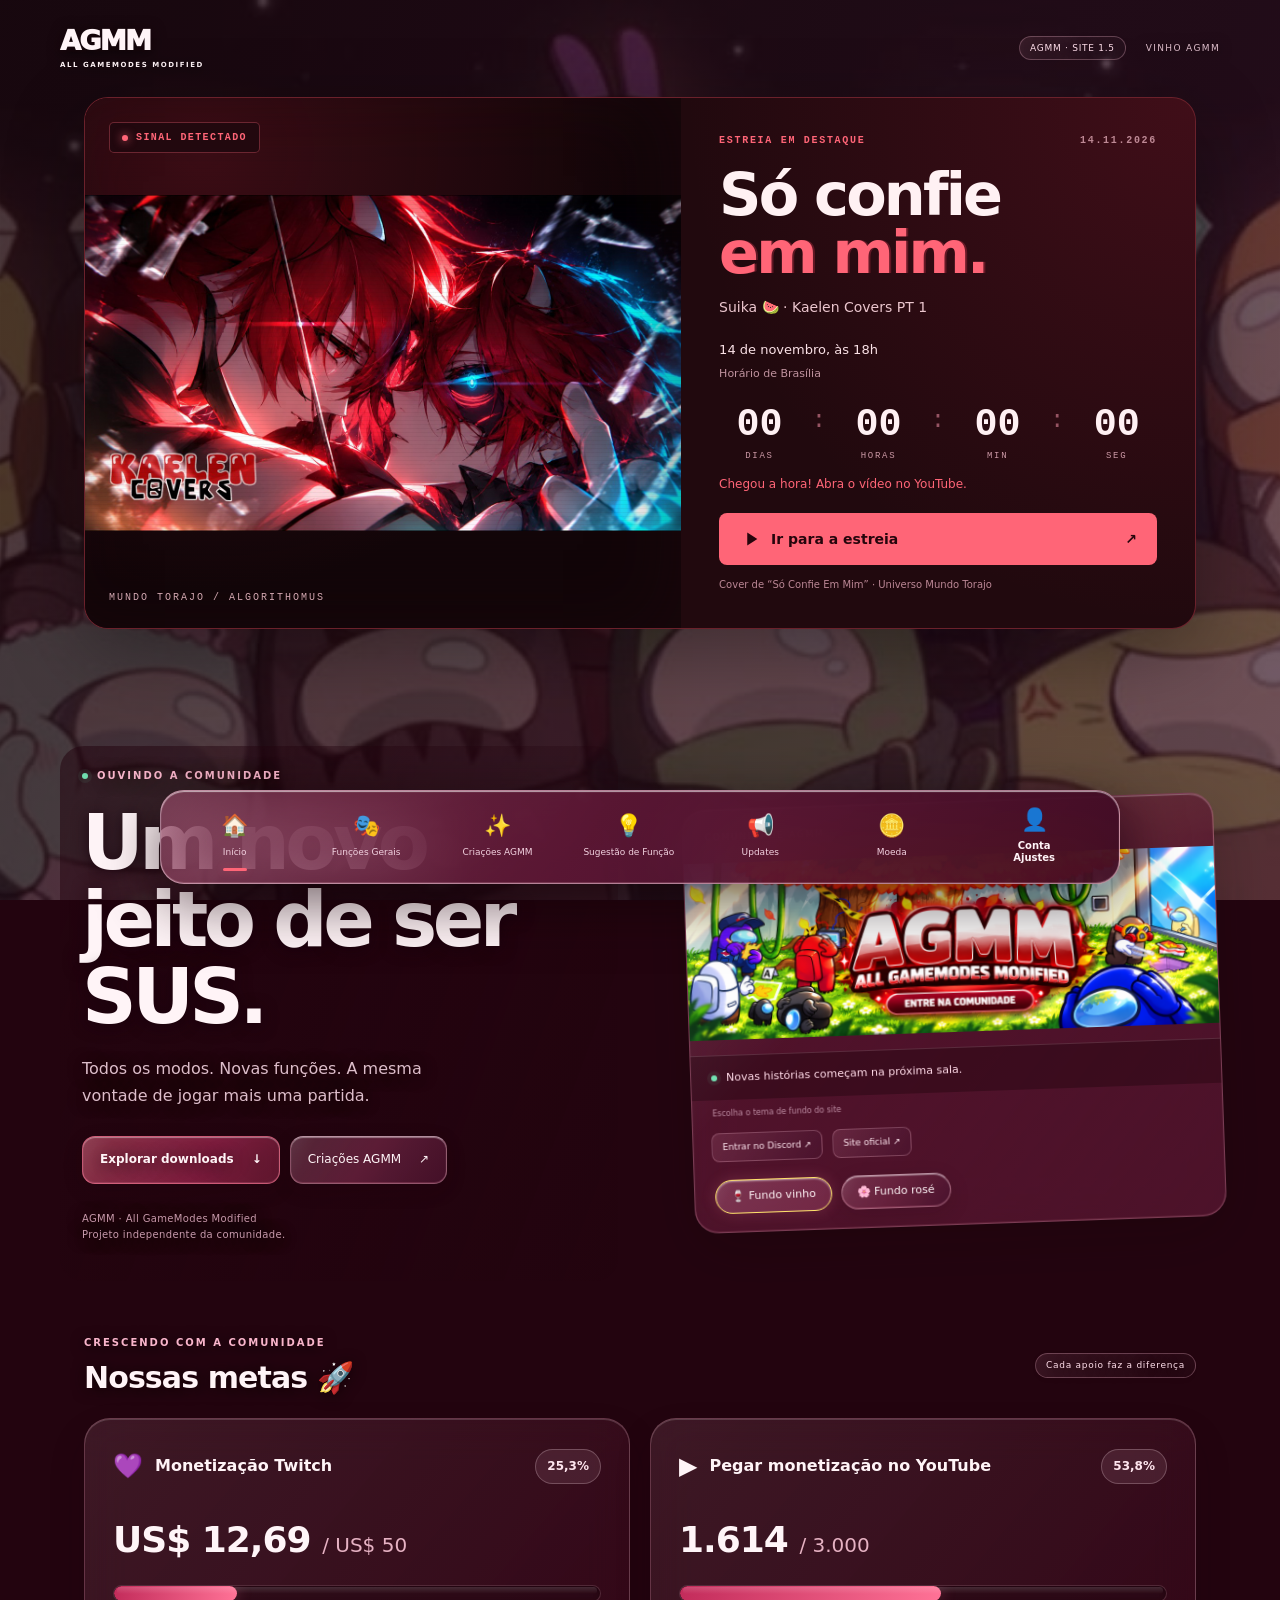
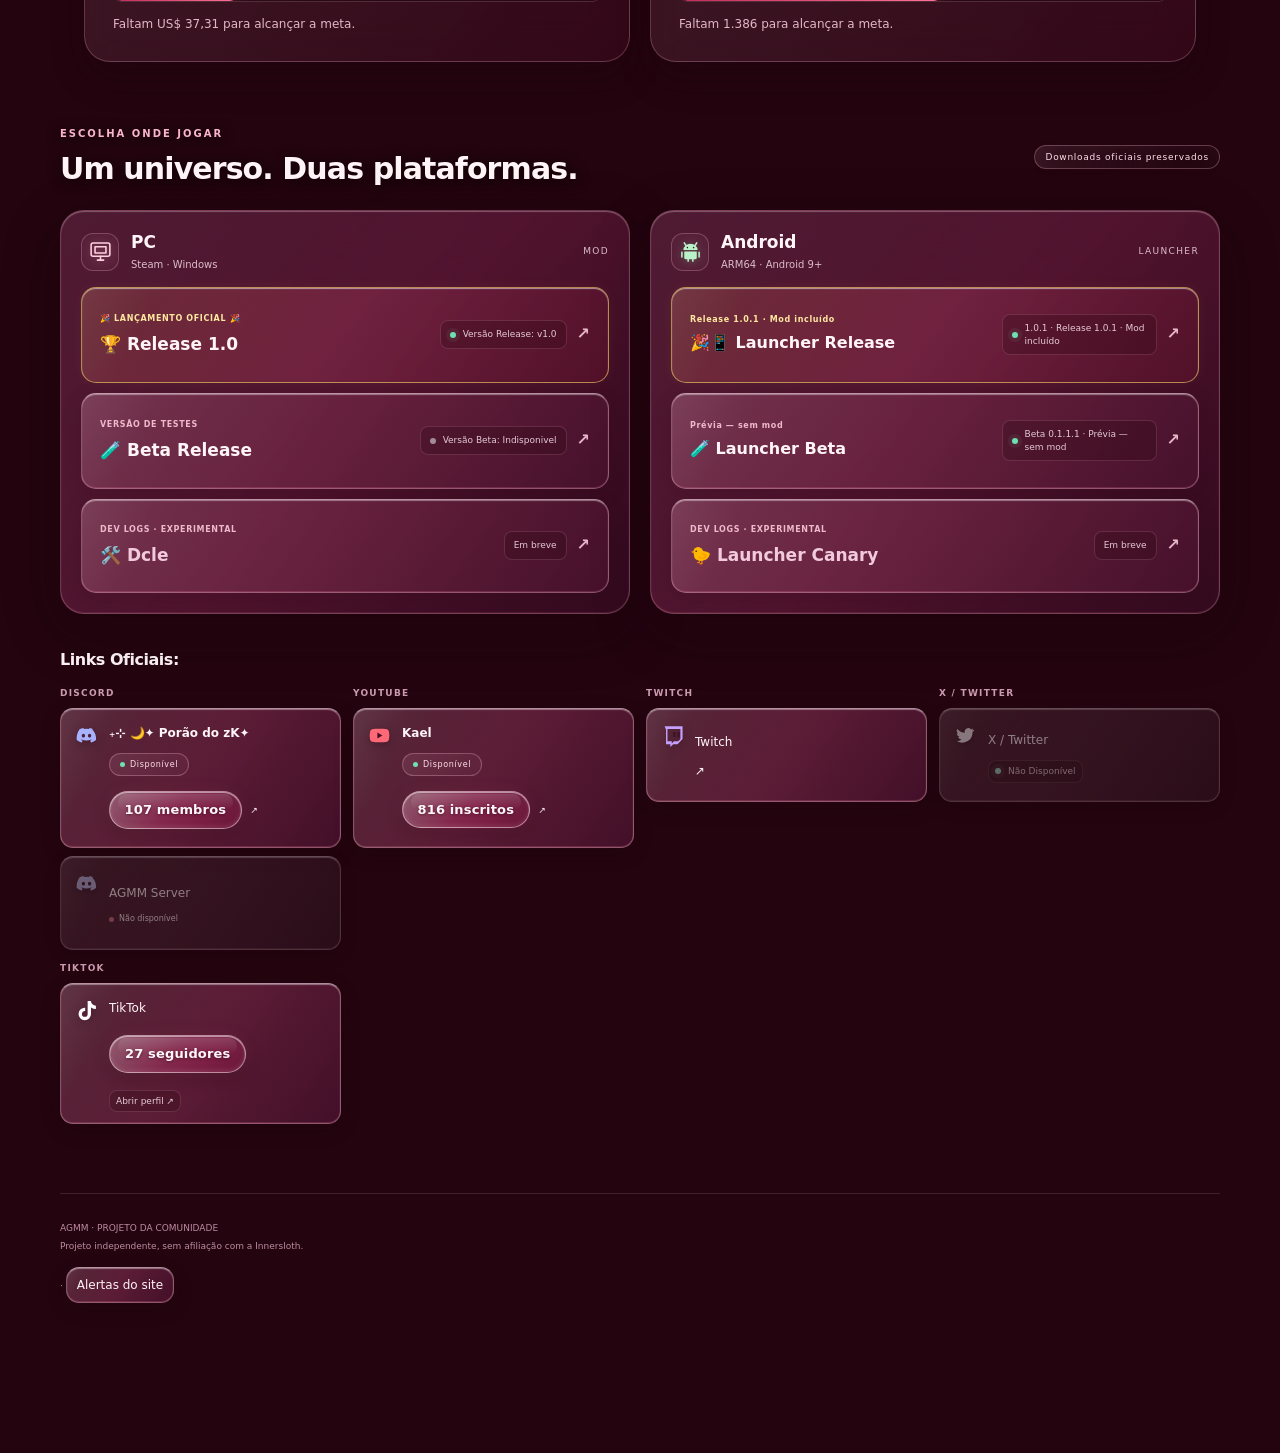
==== commit ca19bec9: "Restaura a versão anterior do AGMM" ====
--- a/index.html
+++ b/index.html
@@ -1,803 +1,40 @@
-<!doctype html>
-<html lang="pt-BR" data-t="vinho">
-<head>
-<meta charset="utf-8">
-<meta name="viewport" content="width=device-width,initial-scale=1,viewport-fit=cover">
-<title>AGMM 2.0 v2 · All GameModes Modified</title>
-<link rel="stylesheet" href="https://fonts.googleapis.com/css2?family=Sora:wght@400;600;800&display=swap">
-<style>
-:root{--tx:#fff3f6;--mu:#e8c8d3;--ac:#ff9db6;--ac2:#ff5f8a;--ok:#9cf0c4;--wr:#ffd98a;font-family:Sora,system-ui,sans-serif}
-[data-t=vinho]{--bg:#1a030c;--b1:#b3194f;--b2:#6e0b2e;--b3:#8a1b45}
-[data-t=rose]{--bg:#3a0f22;--b1:#ff8fb3;--b2:#c23a6b;--b3:#e0638f}
-*{box-sizing:border-box}body{margin:0;min-height:100vh;color:var(--tx);background:radial-gradient(520px 520px at 10% 6%,var(--b1),transparent 70%),radial-gradient(620px 620px at 92% 34%,var(--b2),transparent 70%),radial-gradient(520px 520px at 40% 100%,var(--b3),transparent 70%),var(--bg);background-attachment:fixed;transition:background .5s}
-a{color:var(--ac)}:focus-visible{outline:2px solid #fff;outline-offset:3px}
-.g{background:linear-gradient(135deg,#ffffff2e,#ffffff0d);backdrop-filter:blur(22px) saturate(180%);-webkit-backdrop-filter:blur(22px) saturate(180%);border:1px solid #ffffff38;box-shadow:inset 0 1px 0 #ffffff59,0 18px 40px #0000004d}
-.m{color:var(--mu)}.btn{border:0;border-radius:99px;padding:11px 20px;min-height:44px;font:700 14px Sora,sans-serif;cursor:pointer;color:var(--tx);background:#ffffff1f;border:1px solid #ffffff40}
-.btn.p{background:linear-gradient(180deg,#ffa9c0,var(--ac2));color:#2a0615;border:0}.btn.sm{min-height:36px;padding:6px 14px;font-size:12px}
-.i{width:100%;min-height:44px;padding:10px 14px;border-radius:14px;border:1px solid #fff3;background:#00000040;color:var(--tx);font:14px Sora,sans-serif}
-label{display:flex;flex-direction:column;gap:5px;font-size:12px;color:var(--mu)}
-header{display:flex;justify-content:space-between;align-items:center;gap:12px;margin:16px auto 0;max-width:1100px;padding:10px 12px 10px 24px;border-radius:99px;width:calc(100% - 32px)}
-.seg{display:flex;padding:4px;border-radius:99px}.seg button{border:0;background:none;color:var(--tx);font:600 13px Sora,sans-serif;padding:8px 16px;border-radius:99px;cursor:pointer;min-height:36px}.seg .on{background:#ffffff47}
-main{max-width:1100px;margin:0 auto;padding:28px 16px 140px}
-section[hidden]{display:none}h1{font-size:clamp(34px,6vw,58px);line-height:1.05;margin:0;font-weight:800}h2{margin:0 0 12px;font-size:22px}h3{margin:0 0 6px;font-size:17px}
-.grid{display:grid;gap:16px;grid-template-columns:repeat(auto-fit,minmax(260px,1fr))}.card{border-radius:26px;padding:22px}
-.hero{display:grid;gap:28px;grid-template-columns:repeat(auto-fit,minmax(300px,1fr));align-items:center;margin-bottom:28px}
-.cap{height:200px;border-radius:20px;background:linear-gradient(135deg,#ffffff33,#0000004d) center/cover;margin-bottom:12px}
-.cd{display:grid;grid-template-columns:repeat(4,1fr);gap:8px;text-align:center}.cd div{border-radius:16px;padding:12px 2px}.cd b{font-size:26px;display:block}.cd span{font-size:10px;color:var(--mu)}
-.bar{height:8px;border-radius:99px;background:#ffffff24;overflow:hidden;margin:6px 0 14px}.bar i{display:block;height:100%;background:linear-gradient(90deg,var(--ac),var(--ac2));transition:width .6s}
-.tag{font-size:12px;font-weight:600;padding:3px 10px;border-radius:99px;background:#ffffff26}
-.row{display:flex;gap:8px;align-items:center;justify-content:space-between;flex-wrap:wrap;padding:10px 12px;border-radius:14px;background:#00000038;margin-bottom:8px;font-size:14px}
-.tabs{display:flex;gap:6px;flex-wrap:wrap;margin-bottom:16px}.tabs button{padding:9px 16px}
-.dock{position:fixed;bottom:calc(16px + env(safe-area-inset-bottom));left:50%;transform:translateX(-50%);display:flex;padding:8px;border-radius:99px;z-index:20;touch-action:none;user-select:none;transition:box-shadow .3s}
-.dock button{position:relative;z-index:1;border:0;background:none;color:var(--tx);display:flex;flex-direction:column;align-items:center;gap:3px;padding:8px 14px;min-width:60px;min-height:52px;font:600 10px Sora,sans-serif;cursor:pointer;border-radius:99px}
-.dock svg{width:21px;height:21px;fill:none;stroke:currentColor;stroke-width:1.8;stroke-linecap:round;stroke-linejoin:round}
-.bub{position:absolute;top:8px;bottom:8px;border-radius:99px;background:linear-gradient(135deg,#ffffff59,#ffffff1f);border:1px solid #ffffff80;box-shadow:inset 0 1px 0 #fff9,0 6px 18px #ff5f8a55;transition:left .4s cubic-bezier(.2,1.3,.4,1),width .3s;transform:scaleX(var(--sq,1)) scaleY(calc(2 - var(--sq,1)));pointer-events:none}
-.dock.drag .bub{transition:width .2s}.dock.drag{box-shadow:inset 0 1px 0 #fff9,0 26px 60px #00000080}
-.toast{position:fixed;top:84px;left:50%;transform:translate(-50%,-20px);padding:12px 22px;border-radius:99px;opacity:0;pointer-events:none;transition:.3s;z-index:30;font-size:14px}.toast.on{opacity:1;transform:translate(-50%,0)}
-pre{margin:0;padding:12px;border-radius:14px;background:#0006;font:12px/1.7 ui-monospace,monospace;overflow:auto;white-space:pre-wrap}
-@media(max-width:560px){.dock button{min-width:48px;padding:8px 8px}header{border-radius:28px}}
-@media(prefers-reduced-motion:reduce){*{transition:none!important}}
+<!DOCTYPE html>
 
-[data-t=vinho]{--ph:url([data-uri]);--ov1:#23040fcb;--ov2:#3f0927ad}[data-t=rose]{--ph:url([data-uri]);--ov1:#3b1023cf;--ov2:#78344ca8}
-html[data-bg="1"] body::before{content:"";position:fixed;inset:-24px;z-index:-1;background:linear-gradient(110deg,var(--ov1),var(--ov2)),var(--ph) center/cover;filter:blur(var(--bl,2px));transition:filter .3s}
-header{flex-wrap:wrap}header .seg{margin-left:auto}header .seg+.seg{margin-left:0}
-.sb{position:relative;overflow:hidden;display:flex;align-items:center;gap:14px;text-align:left;padding:15px 22px;border-radius:22px;border:1px solid #ffffff59;background:linear-gradient(135deg,#ffffff40,#ffffff12);color:var(--tx);text-decoration:none;font:inherit;cursor:pointer;box-shadow:inset 0 1px 0 #ffffff80,0 12px 28px #0000004d;transition:transform .25s cubic-bezier(.2,1.4,.4,1)}
-.sb::after{content:"";position:absolute;top:0;bottom:0;width:55%;left:-80%;background:linear-gradient(100deg,transparent,#ffffff59,transparent);transform:skewX(-20deg)}
-.sb:hover::after{left:130%;transition:left .7s}.sb:hover{transform:translateY(-3px) scale(1.02)}.sb:active{transform:scale(.97)}
-.sb b{display:block;font-size:15px}.sb small{color:var(--mu);font-size:12px}.sb svg{width:26px;height:26px;stroke:currentColor;fill:none;stroke-width:1.8;stroke-linecap:round;stroke-linejoin:round}
-.sb.pk{background:linear-gradient(135deg,#ffa9c0,var(--ac2));color:#2a0615;border-color:#fff8}.sb.pk small{color:#4a1026}
-.adm{display:grid;grid-template-columns:210px 1fr;gap:16px}.adm>div>.card,.adm>div>.grid4{margin-bottom:16px}
-.side{border-radius:26px;padding:12px;display:flex;flex-direction:column;gap:2px;align-self:start;position:sticky;top:12px}
-.ni{border:0;background:none;color:var(--tx);text-align:left;padding:10px 12px;border-radius:12px;font:600 13px Sora,sans-serif;cursor:pointer;min-height:40px;display:flex;justify-content:space-between;align-items:center}.ni.on{background:#ffffff40}
-.gh{font-size:11px;color:var(--mu);margin:10px 12px 2px}.top{display:flex;justify-content:space-between;align-items:center;gap:12px;flex-wrap:wrap;margin-bottom:16px}
-.grid4{display:grid;gap:16px;grid-template-columns:repeat(auto-fit,minmax(200px,1fr))}.kpi b{font-size:32px;display:block;margin:4px 0}.kpi .dl{font-size:12px;color:var(--ok)}
-@media(max-width:760px){.adm{grid-template-columns:1fr}.side{position:static;flex-direction:row;flex-wrap:wrap}.gh{display:none}}
-@media(hover:hover) and (pointer:fine){html.cc,html.cc *{cursor:none!important}}
-</style>
-<style>@media(max-width:352px){.dock{max-width:calc(100% - 12px)}.dock button{min-width:0;padding-inline:3px}}</style><style>
-/* The wallpaper is already blurred. Avoid sampling its moving compositor
-   layers behind the cards when the cursor or a download button animates. */
-.g.card {
-  background: linear-gradient(135deg, #ffffff2e, #ffffff0d),
-              linear-gradient(135deg, #75334b80, #4d173677);
-  -webkit-backdrop-filter: none;
-  backdrop-filter: none;
-}
+<html lang="pt-BR"><head><meta charset="utf-8"/><meta content="width=device-width,initial-scale=1,viewport-fit=cover" name="viewport"/><title>AGMM · All GameModes Modified · Site 1.5</title><meta content="#23040F" name="theme-color"/><meta content="AGMM: downloads para PC e Android, funções, modos e novidades da comunidade." name="description"/><link href="agmm-icon-v2.png" rel="icon"/><link href="canary.css?v=goals-1" rel="stylesheet"/><link href="premiere.css" rel="stylesheet"/><meta http-equiv="Content-Security-Policy" content="default-src 'none'; script-src 'self'; script-src-attr 'none'; style-src 'self' 'unsafe-inline'; img-src 'self' data: blob: https://agmm-comunidade.lukee-vstone.workers.dev; connect-src 'self' https://agmm-comunidade.lukee-vstone.workers.dev https://api.github.com; font-src 'self'; base-uri 'none'; form-action 'none'; object-src 'none'; frame-src 'none'; worker-src 'self'; manifest-src 'self'"></head><body><div aria-hidden="true" class="site-wallpaper"><div class="wallpaper-wine"></div><div class="wallpaper-rose"></div></div><a class="skip-link" href="#home-page">Pular para o conteúdo</a><header class="site-header"><a class="wordmark" href="#home">AGMM<span>ALL GAMEMODES MODIFIED</span></a><div class="header-meta"><span class="quiet-pill">AGMM · SITE 1.5</span><span class="tiny-label">VINHO AGMM</span></div></header><div id="home-page"><section class="premiere-feature" aria-labelledby="premiere-title" id="estreia">
+ <div class="premiere-visual"><img src="premiere-suika.jpg" width="1280" height="720" alt="Capa da estreia Suika — Só Confie Em Mim, Kaelen Covers PT 1" fetchpriority="high"><span class="premiere-signal"><i></i> SINAL DETECTADO</span><span class="premiere-art-label">MUNDO TORAJO / ALGORITHOMUS</span></div>
+ <div class="premiere-copy"><p class="premiere-eyebrow">ESTREIA EM DESTAQUE <span>14.11.2026</span></p><h2 id="premiere-title">Só confie<br><em>em mim.</em></h2><p class="premiere-subtitle">Suika 🍉 · Kaelen Covers PT 1</p><p class="premiere-date"><time datetime="2026-11-14T18:00:00-03:00">14 de novembro, às 18h</time> <span>Horário de Brasília</span></p>
+ <div class="premiere-countdown" role="timer" aria-label="Contagem regressiva para a estreia" aria-live="off"><div><strong data-premiere="days">--</strong><span>DIAS</span></div><b>:</b><div><strong data-premiere="hours">--</strong><span>HORAS</span></div><b>:</b><div><strong data-premiere="minutes">--</strong><span>MIN</span></div><b>:</b><div><strong data-premiere="seconds">--</strong><span>SEG</span></div></div>
+ <p id="premiere-status" class="premiere-status">A contagem já começou. Você vem?</p><a class="premiere-cta" id="premiere-link" href="https://www.youtube.com/watch?v=UKGkO79N6H8" target="_blank" rel="noopener noreferrer"><svg width="22" height="22" viewBox="0 0 24 24" aria-hidden="true"><path d="m9 5 11 7-11 7V5Z" fill="currentColor"/></svg>Ir para a estreia <span aria-hidden="true">↗</span></a><p class="premiere-credit">Cover de “Só Confie Em Mim” · Universo Mundo Torajo</p></div>
+</section><section class="hero"><div class="hero-copy"><p class="eyebrow"><span class="live-dot"></span> OUVINDO A COMUNIDADE</p><h1>Um novo jeito<br/>de ser <em>SUS.</em></h1><p class="hero-description">Todos os modos. Novas funções. A mesma vontade de jogar mais uma partida.</p><div class="hero-actions"><a class="glass-button primary" href="#downloads-heading">Explorar downloads <span>↓</span><svg aria-hidden="true" class="crew-runner" viewbox="0 0 42 44"><g class="crew-body"><path d="M29 14h6v20h-6" fill="#FF6577" stroke="#23040F" stroke-width="2"></path><path d="M9 29V16C9 2 29 2 29 16v18H9Z" fill="#FF455E" stroke="#FFF4F7" stroke-width="1.8"></path><rect fill="#BCEAF2" height="10" rx="5" stroke="#23040F" stroke-width="2" width="18" x="18" y="12"></rect><path d="M23 14h8" stroke="white" stroke-linecap="round" stroke-width="2"></path></g><path class="crew-leg one" d="M13 29v10h7" fill="none" stroke="#FF6577" stroke-linecap="round" stroke-width="6"></path><path class="crew-leg two" d="M25 29v10h6" fill="none" stroke="#FF455E" stroke-linecap="round" stroke-width="6"></path></svg></a><button class="glass-button" data-page="creations" type="button">Criações AGMM <span>↗</span><svg aria-hidden="true" class="crew-runner" viewbox="0 0 42 44"><g class="crew-body"><path d="M29 14h6v20h-6" fill="#FF6577" stroke="#23040F" stroke-width="2"></path><path d="M9 29V16C9 2 29 2 29 16v18H9Z" fill="#FF455E" stroke="#FFF4F7" stroke-width="1.8"></path><rect fill="#BCEAF2" height="10" rx="5" stroke="#23040F" stroke-width="2" width="18" x="18" y="12"></rect><path d="M23 14h8" stroke="white" stroke-linecap="round" stroke-width="2"></path></g><path class="crew-leg one" d="M13 29v10h7" fill="none" stroke="#FF6577" stroke-linecap="round" stroke-width="6"></path><path class="crew-leg two" d="M25 29v10h6" fill="none" stroke="#FF455E" stroke-linecap="round" stroke-width="6"></path></svg></button></div><p class="hero-footnote">AGMM · All GameModes Modified<br/>Projeto independente da comunidade.</p></div><div class="hero-art glass"><span class="art-caption">COMUNIDADE AGMM</span><a class="community-banner" href="https://discord.gg/tmzvF387SU" rel="noopener noreferrer" target="_blank"><img alt="Comunidade AGMM" height="724" src="agmm-banner.png" width="2172"/></a><div class="art-bottom"><span class="live-dot"></span> Novas histórias começam na próxima sala.</div><p class="art-preserved">Escolha o tema de fundo do site</p><div class="art-links"><a href="https://discord.gg/tmzvF387SU" rel="noopener noreferrer" target="_blank">Entrar no Discord ↗</a><a href="https://kyroshkazehara.github.io/aggm.github.io/#home" rel="noopener noreferrer" target="_blank">Site oficial ↗</a></div><div aria-label="Tema de fundo do site" class="art-switch"><button aria-pressed="true" data-art="0" type="button">🍷 Fundo vinho</button><button aria-pressed="false" data-art="1" type="button">🌸 Fundo rosé</button></div></div></section><section class="monetization-section" aria-labelledby="monetization-heading" id="metas"><div class="section-heading"><div><p class="eyebrow">CRESCENDO COM A COMUNIDADE</p><h2 id="monetization-heading">Nossas metas <span aria-hidden="true">🚀</span></h2></div><span class="quiet-pill">Cada apoio faz a diferença</span></div><div class="monetization-grid"><article class="monetization-card glass"><div class="monetization-top"><span class="monetization-icon" aria-hidden="true">💜</span><h3>Monetização Twitch</h3><span class="monetization-percent" id="goal-twitch-percent">0%</span></div><p class="monetization-total" id="goal-twitch-total">US$ 0 <span>/ US$ 50</span></p><div class="monetization-track" id="goal-twitch-progress" role="progressbar" aria-label="Meta de monetização Twitch" aria-valuemin="0" aria-valuemax="50" aria-valuenow="0" aria-valuetext="US$ 0 de US$ 50"><span class="monetization-fill" id="goal-twitch-fill"></span></div><p class="monetization-note" id="goal-twitch-note">Faltam US$ 50 para alcançar a meta.</p></article><article class="monetization-card glass"><div class="monetization-top"><span class="monetization-icon" aria-hidden="true">▶️</span><h3>Pegar monetização no YouTube</h3><span class="monetization-percent" id="goal-youtube-percent">0%</span></div><p class="monetization-total" id="goal-youtube-total">0 <span>/ 3.000</span></p><div class="monetization-track" id="goal-youtube-progress" role="progressbar" aria-label="Meta de monetização YouTube" aria-valuemin="0" aria-valuemax="3000" aria-valuenow="0" aria-valuetext="0 de 3.000"><span class="monetization-fill" id="goal-youtube-fill"></span></div><p class="monetization-note" id="goal-youtube-note">Faltam 3.000 para alcançar a meta.</p></article></div></section><section aria-labelledby="downloads-heading" class="download-section"><div class="section-heading"><div><p class="eyebrow">ESCOLHA ONDE JOGAR</p><h2 id="downloads-heading">Um universo. Duas plataformas.</h2></div><span class="quiet-pill">Downloads oficiais preservados</span></div><div class="platform-grid"><section class="platform-panel glass"><div class="platform-title"><span class="platform-icon"><svg viewBox="0 0 32 32" aria-hidden="true"><rect x="4" y="5" width="24" height="17" rx="2.5" fill="none" stroke="currentColor" stroke-width="2"/><path d="M12 27h8m-4-5v5M9 10h14v8H9z" fill="none" stroke="currentColor" stroke-width="2" stroke-linecap="round" stroke-linejoin="round"/></svg></span><div><h3>PC</h3><p>Steam · Windows</p></div><span class="tiny-label">MOD</span></div><button class="choice glass-button release-tile" data-channel="release" type="button"><span><span class="badge">🎉 LANÇAMENTO OFICIAL 🎉</span>🏆 Release 1.0</span><span class="download-meta"><span class="mod-version"><span aria-hidden="true" class="version-dot"></span><span id="versao-release">Versão Release: 1.0</span></span><span aria-hidden="true" class="arrow">↗</span></span><svg aria-hidden="true" class="crew-runner" viewbox="0 0 42 44"><g class="crew-body"><path d="M29 14h6v20h-6" fill="#FF6577" stroke="#23040F" stroke-width="2"></path><path d="M9 29V16C9 2 29 2 29 16v18H9Z" fill="#FF455E" stroke="#FFF4F7" stroke-width="1.8"></path><rect fill="#BCEAF2" height="10" rx="5" stroke="#23040F" stroke-width="2" width="18" x="18" y="12"></rect><path d="M23 14h8" stroke="white" stroke-linecap="round" stroke-width="2"></path></g><path class="crew-leg one" d="M13 29v10h7" fill="none" stroke="#FF6577" stroke-linecap="round" stroke-width="6"></path><path class="crew-leg two" d="M25 29v10h6" fill="none" stroke="#FF455E" stroke-linecap="round" stroke-width="6"></path></svg></button><button class="choice glass-button release-tile" data-channel="beta" type="button"><span><span class="badge">VERSÃO DE TESTES</span><strong>🧪 Beta Release</strong></span><span class="download-meta"><span class="mod-version"><span aria-hidden="true" class="version-dot"></span><span id="versao-beta">Versão Beta: a definir</span></span><span aria-hidden="true" class="arrow">↗</span></span><svg aria-hidden="true" class="crew-runner" viewbox="0 0 42 44"><g class="crew-body"><path d="M29 14h6v20h-6" fill="#FF6577" stroke="#23040F" stroke-width="2"></path><path d="M9 29V16C9 2 29 2 29 16v18H9Z" fill="#FF455E" stroke="#FFF4F7" stroke-width="1.8"></path><rect fill="#BCEAF2" height="10" rx="5" stroke="#23040F" stroke-width="2" width="18" x="18" y="12"></rect><path d="M23 14h8" stroke="white" stroke-linecap="round" stroke-width="2"></path></g><path class="crew-leg one" d="M13 29v10h7" fill="none" stroke="#FF6577" stroke-linecap="round" stroke-width="6"></path><path class="crew-leg two" d="M25 29v10h6" fill="none" stroke="#FF455E" stroke-linecap="round" stroke-width="6"></path></svg></button><button class="choice glass-button release-tile experimental" data-experimental="pc" type="button"><span><span class="badge">DEV LOGS · EXPERIMENTAL</span><strong>🛠️ Dcle</strong></span><span class="download-meta"><span class="mod-version">Em breve</span><span class="arrow">↗</span></span><svg aria-hidden="true" class="crew-runner" viewbox="0 0 42 44"><g class="crew-body"><path d="M29 14h6v20h-6" fill="#FF6577" stroke="#23040F" stroke-width="2"></path><path d="M9 29V16C9 2 29 2 29 16v18H9Z" fill="#FF455E" stroke="#FFF4F7" stroke-width="1.8"></path><rect fill="#BCEAF2" height="10" rx="5" stroke="#23040F" stroke-width="2" width="18" x="18" y="12"></rect><path d="M23 14h8" stroke="white" stroke-linecap="round" stroke-width="2"></path></g><path class="crew-leg one" d="M13 29v10h7" fill="none" stroke="#FF6577" stroke-linecap="round" stroke-width="6"></path><path class="crew-leg two" d="M25 29v10h6" fill="none" stroke="#FF455E" stroke-linecap="round" stroke-width="6"></path></svg></button></section><section class="platform-panel glass"><div class="platform-title"><span class="platform-icon"><svg viewBox="0 0 32 32" aria-hidden="true"><path d="m10 8-2-3m14 3 2-3" fill="none" stroke="currentColor" stroke-width="2" stroke-linecap="round"/><path d="M7 14a9 8 0 0 1 18 0H7Zm1 2h16v8a2 2 0 0 1-2 2h-2v3h-2v-3h-4v3h-2v-3h-2a2 2 0 0 1-2-2v-8Z" fill="currentColor"/><circle cx="12" cy="11" r="1" fill="#3d1026"/><circle cx="20" cy="11" r="1" fill="#3d1026"/><path d="M5 17v6m22-6v6" fill="none" stroke="currentColor" stroke-width="2" stroke-linecap="round"/></svg></span><div><h3>Android</h3><p>ARM64 · Android 9+</p></div><span class="tiny-label">LAUNCHER</span></div><button aria-controls="launcher-details" aria-haspopup="dialog" class="choice glass-button release-tile" disabled="" id="launcher-main-release" type="button"><span><span class="badge">ANDROID · VERSÃO ESTÁVEL</span><span class="launcher-button-title">AGMM LAUNCHER RELEASE</span></span><span class="download-meta"><span class="mod-version"><span aria-hidden="true" class="version-dot"></span><span id="versao-launcher-release">Versão: em breve</span></span><span aria-hidden="true" class="arrow">↗</span></span><svg aria-hidden="true" class="crew-runner" viewbox="0 0 42 44"><g class="crew-body"><path d="M29 14h6v20h-6" fill="#FF6577" stroke="#23040F" stroke-width="2"></path><path d="M9 29V16C9 2 29 2 29 16v18H9Z" fill="#FF455E" stroke="#FFF4F7" stroke-width="1.8"></path><rect fill="#BCEAF2" height="10" rx="5" stroke="#23040F" stroke-width="2" width="18" x="18" y="12"></rect><path d="M23 14h8" stroke="white" stroke-linecap="round" stroke-width="2"></path></g><path class="crew-leg one" d="M13 29v10h7" fill="none" stroke="#FF6577" stroke-linecap="round" stroke-width="6"></path><path class="crew-leg two" d="M25 29v10h6" fill="none" stroke="#FF455E" stroke-linecap="round" stroke-width="6"></path></svg></button><button aria-controls="launcher-details" aria-haspopup="dialog" class="choice glass-button release-tile" disabled="" id="launcher-main-beta" type="button"><span><span class="badge">ANDROID · VERSÃO DE TESTES</span><span class="launcher-button-title">AGMM LAUNCHER BETA</span></span><span class="download-meta"><span class="mod-version"><span aria-hidden="true" class="version-dot"></span><span id="versao-launcher-beta">Versão: em breve</span></span><span aria-hidden="true" class="arrow">↗</span></span><svg aria-hidden="true" class="crew-runner" viewbox="0 0 42 44"><g class="crew-body"><path d="M29 14h6v20h-6" fill="#FF6577" stroke="#23040F" stroke-width="2"></path><path d="M9 29V16C9 2 29 2 29 16v18H9Z" fill="#FF455E" stroke="#FFF4F7" stroke-width="1.8"></path><rect fill="#BCEAF2" height="10" rx="5" stroke="#23040F" stroke-width="2" width="18" x="18" y="12"></rect><path d="M23 14h8" stroke="white" stroke-linecap="round" stroke-width="2"></path></g><path class="crew-leg one" d="M13 29v10h7" fill="none" stroke="#FF6577" stroke-linecap="round" stroke-width="6"></path><path class="crew-leg two" d="M25 29v10h6" fill="none" stroke="#FF455E" stroke-linecap="round" stroke-width="6"></path></svg></button><button class="choice glass-button release-tile experimental" data-experimental="android" type="button"><span><span class="badge">DEV LOGS · EXPERIMENTAL</span><strong>🐤 Launcher Canary</strong></span><span class="download-meta"><span class="mod-version">Em breve</span><span class="arrow">↗</span></span><svg aria-hidden="true" class="crew-runner" viewbox="0 0 42 44"><g class="crew-body"><path d="M29 14h6v20h-6" fill="#FF6577" stroke="#23040F" stroke-width="2"></path><path d="M9 29V16C9 2 29 2 29 16v18H9Z" fill="#FF455E" stroke="#FFF4F7" stroke-width="1.8"></path><rect fill="#BCEAF2" height="10" rx="5" stroke="#23040F" stroke-width="2" width="18" x="18" y="12"></rect><path d="M23 14h8" stroke="white" stroke-linecap="round" stroke-width="2"></path></g><path class="crew-leg one" d="M13 29v10h7" fill="none" stroke="#FF6577" stroke-linecap="round" stroke-width="6"></path><path class="crew-leg two" d="M25 29v10h6" fill="none" stroke="#FF455E" stroke-linecap="round" stroke-width="6"></path></svg></button></section></div></section><section aria-labelledby="official-title" class="official-links social-section">
+<h2 id="official-title">Links Oficiais:</h2>
+<div class="official-grid">
+<div class="official-group"><h3>Discord</h3><a class="official-button discord-live" href="https://discord.gg/WVbwFvehyt" id="discord-1" rel="noopener noreferrer" role="button" tabindex="0" target="_blank"><svg class="social-brand-icon" viewBox="0 0 32 32" aria-hidden="true"><path fill="currentColor" d="M25.7 7.2a22 22 0 0 0-5.5-1.7l-.7 1.4a20 20 0 0 0-7 0l-.7-1.4a22 22 0 0 0-5.5 1.7C2.8 12.3 1.9 17.3 2.4 22.2a22 22 0 0 0 6.8 3.4l1.5-2.4-2.3-1.1.6-.5c4.4 2 9.2 2 13.6 0l.6.5-2.3 1.1 1.5 2.4a22 22 0 0 0 6.8-3.4c.6-5.7-1-10.6-5.5-15zM11.7 18.8c-1.3 0-2.3-1.2-2.3-2.6s1-2.6 2.3-2.6 2.3 1.2 2.3 2.6-1 2.6-2.3 2.6zm8.6 0c-1.3 0-2.3-1.2-2.3-2.6s1-2.6 2.3-2.6 2.3 1.2 2.3 2.6-1 2.6-2.3 2.6z"/></svg><span class="discord-server-name">₊⊹ 🌙✦ Porão do zK✦</span><span class="discord-server-meta"><span class="discord-status social-pill agmm-new-pill"><i aria-hidden="true" class="discord-green-dot"></i>Disponível</span><span id="discord-member-count" title="Contagem aproximada informada pelo Discord · conferida em 31/10/2026">106 membros</span><span aria-hidden="true">↗</span></span><svg aria-hidden="true" class="crew-runner" viewbox="0 0 42 44"><g class="crew-body"><path d="M29 14h6v20h-6" fill="#FF6577" stroke="#23040F" stroke-width="2"></path><path d="M9 29V16C9 2 29 2 29 16v18H9Z" fill="#FF455E" stroke="#FFF4F7" stroke-width="1.8"></path><rect fill="#BCEAF2" height="10" rx="5" stroke="#23040F" stroke-width="2" width="18" x="18" y="12"></rect><path d="M23 14h8" stroke="white" stroke-linecap="round" stroke-width="2"></path></g><path class="crew-leg one" d="M13 29v10h7" fill="none" stroke="#FF6577" stroke-linecap="round" stroke-width="6"></path><path class="crew-leg two" d="M25 29v10h6" fill="none" stroke="#FF455E" stroke-linecap="round" stroke-width="6"></path></svg></a><button class="official-button discord-unavailable" disabled="" id="discord-2" type="button"><svg class="social-brand-icon" viewBox="0 0 32 32" aria-hidden="true"><path fill="currentColor" d="M25.7 7.2a22 22 0 0 0-5.5-1.7l-.7 1.4a20 20 0 0 0-7 0l-.7-1.4a22 22 0 0 0-5.5 1.7C2.8 12.3 1.9 17.3 2.4 22.2a22 22 0 0 0 6.8 3.4l1.5-2.4-2.3-1.1.6-.5c4.4 2 9.2 2 13.6 0l.6.5-2.3 1.1 1.5 2.4a22 22 0 0 0 6.8-3.4c.6-5.7-1-10.6-5.5-15zM11.7 18.8c-1.3 0-2.3-1.2-2.3-2.6s1-2.6 2.3-2.6 2.3 1.2 2.3 2.6-1 2.6-2.3 2.6zm8.6 0c-1.3 0-2.3-1.2-2.3-2.6s1-2.6 2.3-2.6 2.3 1.2 2.3 2.6-1 2.6-2.3 2.6z"/></svg><span>AGMM Server</span><span class="discord-status social-pill unavailable-pill"><i aria-hidden="true"></i>Não disponível</span><svg aria-hidden="true" class="crew-runner" viewbox="0 0 42 44"><g class="crew-body"><path d="M29 14h6v20h-6" fill="#FF6577" stroke="#23040F" stroke-width="2"></path><path d="M9 29V16C9 2 29 2 29 16v18H9Z" fill="#FF455E" stroke="#FFF4F7" stroke-width="1.8"></path><rect fill="#BCEAF2" height="10" rx="5" stroke="#23040F" stroke-width="2" width="18" x="18" y="12"></rect><path d="M23 14h8" stroke="white" stroke-linecap="round" stroke-width="2"></path></g><path class="crew-leg one" d="M13 29v10h7" fill="none" stroke="#FF6577" stroke-linecap="round" stroke-width="6"></path><path class="crew-leg two" d="M25 29v10h6" fill="none" stroke="#FF455E" stroke-linecap="round" stroke-width="6"></path></svg></button></div>
+<div class="official-group"><h3>YouTube</h3><a class="official-button discord-live youtube-channel-live" href="https://www.youtube.com/@Kael_lives_Oficcial" id="youtube" rel="noopener noreferrer" target="_blank"><svg class="social-brand-icon" viewBox="0 0 32 32" aria-hidden="true"><path fill="currentColor" d="M29 10.2a4 4 0 0 0-2.8-2.8C23.8 6.7 16 6.7 16 6.7s-7.8 0-10.2.7A4 4 0 0 0 3 10.2 42 42 0 0 0 2.3 16 42 42 0 0 0 3 21.8a4 4 0 0 0 2.8 2.8c2.4.7 10.2.7 10.2.7s7.8 0 10.2-.7a4 4 0 0 0 2.8-2.8 42 42 0 0 0 .7-5.8 42 42 0 0 0-.7-5.8z"/><path fill="#401025" d="m13 20.2 7-4.2-7-4.2z"/></svg><span class="discord-server-name" id="youtube-channel-name">Kael</span><span class="discord-server-meta"><span class="discord-status social-pill agmm-new-pill"><i aria-hidden="true" class="discord-green-dot"></i>Disponível</span><span id="youtube-subscriber-count" title="Contagem informada pelo criador">807 inscritos</span><span aria-hidden="true">↗</span></span><svg aria-hidden="true" class="crew-runner" viewbox="0 0 42 44"><g class="crew-body"><path d="M29 14h6v20h-6" fill="#FF6577" stroke="#23040F" stroke-width="2"></path><path d="M9 29V16C9 2 29 2 29 16v18H9Z" fill="#FF455E" stroke="#FFF4F7" stroke-width="1.8"></path><rect fill="#BCEAF2" height="10" rx="5" stroke="#23040F" stroke-width="2" width="18" x="18" y="12"></rect><path d="M23 14h8" stroke="white" stroke-linecap="round" stroke-width="2"></path></g><path class="crew-leg one" d="M13 29v10h7" fill="none" stroke="#FF6577" stroke-linecap="round" stroke-width="6"></path><path class="crew-leg two" d="M25 29v10h6" fill="none" stroke="#FF455E" stroke-linecap="round" stroke-width="6"></path></svg></a></div>
+<div class="official-group"><h3>Twitch</h3><a class="official-button" id="twitch" role="button" tabindex="0"><svg class="social-brand-icon" viewBox="0 0 32 32" aria-hidden="true"><path fill="currentColor" d="M5 3h25v18l-7 7h-6l-4 4v-4H7V8zm4 4v17h6v3l3-3h6l3-3V7z"/><path fill="#401025" d="M17 11h3v7h-3zm6 0h3v7h-3z"/></svg>Twitch <span aria-hidden="true">↗</span><svg aria-hidden="true" class="crew-runner" viewbox="0 0 42 44"><g class="crew-body"><path d="M29 14h6v20h-6" fill="#FF6577" stroke="#23040F" stroke-width="2"></path><path d="M9 29V16C9 2 29 2 29 16v18H9Z" fill="#FF455E" stroke="#FFF4F7" stroke-width="1.8"></path><rect fill="#BCEAF2" height="10" rx="5" stroke="#23040F" stroke-width="2" width="18" x="18" y="12"></rect><path d="M23 14h8" stroke="white" stroke-linecap="round" stroke-width="2"></path></g><path class="crew-leg one" d="M13 29v10h7" fill="none" stroke="#FF6577" stroke-linecap="round" stroke-width="6"></path><path class="crew-leg two" d="M25 29v10h6" fill="none" stroke="#FF455E" stroke-linecap="round" stroke-width="6"></path></svg></a></div>
+<div class="official-group"><h3>X / Twitter</h3><button class="official-button unavailable-social" disabled="" id="twitter"><svg class="social-brand-icon" viewBox="0 0 32 32" aria-hidden="true"><path fill="currentColor" d="M27.5 8.2c-.9.4-1.9.7-2.9.8a5 5 0 0 0 2.2-2.8 10 10 0 0 1-3.2 1.2 5 5 0 0 0-8.6 4.6A14.2 14.2 0 0 1 4.7 6.8a5 5 0 0 0 1.5 6.7 5 5 0 0 1-2.3-.6v.1a5 5 0 0 0 4 4.9 5 5 0 0 1-2.2.1 5 5 0 0 0 4.7 3.5A10 10 0 0 1 4 23.6a14.1 14.1 0 0 0 21.8-11.9v-.6a10 10 0 0 0 2.5-2.9z"/></svg><span>X / Twitter</span><span class="mod-version"><span aria-hidden="true" class="version-dot"></span>Não Disponível</span><svg aria-hidden="true" class="crew-runner" viewbox="0 0 42 44"><g class="crew-body"><path d="M29 14h6v20h-6" fill="#FF6577" stroke="#23040F" stroke-width="2"></path><path d="M9 29V16C9 2 29 2 29 16v18H9Z" fill="#FF455E" stroke="#FFF4F7" stroke-width="1.8"></path><rect fill="#BCEAF2" height="10" rx="5" stroke="#23040F" stroke-width="2" width="18" x="18" y="12"></rect><path d="M23 14h8" stroke="white" stroke-linecap="round" stroke-width="2"></path></g><path class="crew-leg one" d="M13 29v10h7" fill="none" stroke="#FF6577" stroke-linecap="round" stroke-width="6"></path><path class="crew-leg two" d="M25 29v10h6" fill="none" stroke="#FF455E" stroke-linecap="round" stroke-width="6"></path></svg></button></div>
+<div class="official-group"><h3>TikTok</h3><a class="official-button" id="tiktok" href="https://www.tiktok.com/@zkaelen_oficiall" target="_blank" rel="noopener noreferrer"><svg class="social-brand-icon tiktok-logo" viewBox="0 0 24 24" aria-hidden="true"><path fill="currentColor" d="M16.6 2h-3.4v13.6a3 3 0 1 1-2.6-3V9.1a6.5 6.5 0 1 0 6.1 6.5V8.8a8.4 8.4 0 0 0 5.1 1.7V7.1A5.3 5.3 0 0 1 16.6 2Z"/></svg><span>TikTok</span><span class="mod-version" id="tiktok-follower-count">19 seguidores</span><span class="mod-version" data-tiktok-status>Abrir perfil ↗</span></a></div>
+</div><p id="official-status" role="status"></p>
+</section></div><section aria-labelledby="functions-title" class="community-page" hidden="" id="page-functions">
+<p class="community-eyebrow">OUVINDO A COMUNIDADE · CRIADO POR KAELEN</p>
+<h1 id="functions-title">Funções Gerais</h1>
+<p class="community-intro">O catálogo completo de funções, cartas e modos de jogo. Todas as descrições foram preservadas.</p>
+<div class="catalog-controls"><label class="search-field">Buscar no catálogo<input id="catalog-search" placeholder="Procure uma função ou modo…" type="search"/></label><div aria-label="Categoria do catálogo" class="filter-group"><button aria-pressed="true" class="filter active" data-filter="todos" type="button">Tudo</button><button aria-pressed="false" class="filter" data-filter="funcao" type="button">Funções</button><button aria-pressed="false" class="filter" data-filter="modo" type="button">Modos</button><button aria-pressed="false" class="filter" data-filter="carta" type="button">Cartas</button></div></div>
+<p class="muted" id="catalog-count" role="status"></p><div class="catalog-grid" id="catalog-grid"></div>
+</section><section aria-labelledby="suggestion-title" class="community-page" hidden="" id="page-suggestions">
+<p class="community-eyebrow">SUA IDEIA PODE VIRAR PARTE DO AGMM</p><h1 id="suggestion-title">Sugestão <span>de Função</span></h1>
+<div class="community-columns"><div><p class="community-intro">Inventou uma habilidade diferente? Conte como ela funciona. Você também pode sugerir um modo de jogo.</p><div class="glass-card"><h2>Da sua ideia para a partida</h2><ol class="idea-steps"><li>Escolha um nome e a equipe.</li><li>Explique o poder e como vencer.</li><li>Conte os limites para deixar a partida equilibrada.</li></ol><p class="muted">A sugestão vai para o painel privado do criador. Ela não será publicada automaticamente.</p></div></div>
+<aside class="glass-card suggestion-notice" role="note"><strong>Antes de enviar sua sugestão</strong><p>OBS.: Enviar uma sugestão não garante que sua função será adicionada ao mod. Pedimos, por gentileza e empatia, que não enviem mensagens na DM perguntando se ela já foi incluída. Você pode acompanhar o status da sua sugestão nas suas cartinhas.</p></aside><form class="glass-card community-form" id="suggestion-form"><p class="muted" id="suggestion-account"></p><label>Nome da ideia<input maxlength="80" minlength="3" name="title" placeholder="Como sua criação se chama?" required=""/></label><div class="field-row"><label>Tipo<select name="kind"><option value="funcao">Função</option><option value="modo">Modo de jogo</option><option value="carta">Carta</option></select></label><label>Equipe<select name="team"><option>Tripulante</option><option>Impostor</option><option>Neutro</option><option>Fantasma</option><option>Outros</option></select></label></div><label>Como funciona?<textarea maxlength="3000" minlength="15" name="description" placeholder="Explique a habilidade, como ativar, a recarga e a condição de vitória." required="" rows="7"></textarea></label><label aria-hidden="true" class="honeypot">Site pessoal<input autocomplete="off" name="website" tabindex="-1"/></label><button class="community-primary" type="submit">Enviar minha ideia <span aria-hidden="true">↗</span></button><p id="suggestion-status" role="status"></p></form></div>
+<section><h2>Sugestões aceitas pela equipe</h2><p class="muted">Cartinhas aceitas ficam públicas. A aceitação não significa que já foram implementadas no mod.</p><div class="letter-grid" id="accepted-suggestions"></div></section><div hidden="" id="my-suggestions"><div class="admin-toolbar"><h2>Minhas cartinhas</h2><button class="community-secondary" id="my-refresh" type="button">Atualizar</button></div><p class="muted">Só você e o criador podem ler suas cartinhas. Você pode editar enquanto estiverem como Recebida; depois que a moderação começar, o conteúdo fica bloqueado. As aceitas ficam públicas.</p><div class="letter-grid" id="my-suggestions-list"></div></div>
+</section><section aria-labelledby="account-title" class="community-page" hidden="" id="page-account">
+<p class="community-eyebrow">SUA IDENTIDADE NA COMUNIDADE</p><h1 id="account-title">Sua <span>conta</span></h1><p class="community-intro">Entre na comunidade, acompanhe suas cartinhas e ajuste o site do seu jeito.</p>
+<div class="account-wrap glass-card" id="auth-area"><div class="filter-group"><button aria-pressed="true" class="filter active" data-auth="login" type="button">Entrar</button><button aria-pressed="false" class="filter" data-auth="register" type="button">Criar conta</button></div>
+<form class="community-form" id="login-form" method="post"><label>Usuário<input autocomplete="username" maxlength="24" minlength="3" name="username" pattern="[a-zA-Z0-9_]{3,24}" placeholder="Seu usuário" required=""/></label><label>Senha<input autocomplete="current-password" maxlength="128" name="password" placeholder="Sua senha" required="" type="password"/></label><label class="remember-option"><input checked="" name="remember" type="checkbox"/>Manter conectado por 30 dias neste navegador</label><p class="muted">Usamos um cookie de sessão seguro. Sua senha não fica salva no cookie. Use Sair em computadores compartilhados.</p><button class="community-primary">Entrar na minha conta</button><p id="login-status" role="status"></p></form>
+<form class="community-form" hidden="" id="register-form" method="post"><label>Nome de exibição<input autocomplete="nickname" maxlength="40" name="displayName" placeholder="Como quer aparecer no site?"/></label><label>Usuário<input autocomplete="username" maxlength="24" minlength="3" name="username" pattern="[a-zA-Z0-9_]{3,24}" placeholder="Letras, números e _" required=""/></label><label>Senha<input autocomplete="new-password" maxlength="128" minlength="10" name="password" placeholder="No mínimo 10 caracteres" required="" type="password"/></label><label>Confirme a senha<input autocomplete="new-password" maxlength="128" minlength="10" name="confirmation" placeholder="Repita a senha" required="" type="password"/></label><button class="community-primary">Criar minha conta</button><p id="register-status" role="status"></p></form></div><div class="account-wrap glass-card" hidden="" id="profile-area"><div class="profile-heading"><div aria-hidden="true" class="profile-avatar" id="avatar-fallback">A</div><img alt="Sua foto de perfil" class="profile-avatar" hidden="" id="profile-avatar"/><div><h2 id="profile-name"></h2><p class="muted" id="profile-username"></p></div></div><form class="community-form" id="profile-form"><label>Nome de exibição<input maxlength="40" name="displayName" required=""/></label><button class="community-primary">Salvar nome</button><p id="profile-status" role="status"></p></form><label class="avatar-upload">Trocar foto de perfil<input accept="image/png,image/jpeg,image/webp" id="avatar-file" type="file"/><span class="muted">PNG, JPEG ou WebP. A imagem será reduzida antes do envio.</span></label><p id="avatar-status" role="status"></p><section><h2>Minhas notificações</h2><button class="community-secondary" id="notifications-refresh" type="button">Atualizar notificações</button><div class="suggestions-list" id="notification-history"></div></section><button class="community-secondary" id="logout-button" type="button">Sair da conta</button></div><section aria-labelledby="navigation-settings-title" class="glass-card navigation-settings"><h2 id="navigation-settings-title">Do seu jeito</h2><label class="search-field" for="navigation-position">Posição do menu<select id="navigation-position"><option value="auto">Automático — dock inferior</option><option value="top">Em cima</option><option value="bottom">Embaixo</option></select></label><p class="muted">Sua preferência fica salva neste navegador. Segure e arraste a bolha para escolher uma guia, ou toque no nome.</p><p id="navigation-position-status" role="status"></p><div class="latest-updates-setting"><h3>Últimas atualizações</h3><p class="muted">Veja as novidades, funções e cartas da versão atual.</p><button aria-controls="release-notes-dialog" aria-haspopup="dialog" class="community-secondary" id="settings-latest-updates" type="button"><span>Últimas atualizações</span><span class="agmm-new-pill">🎉 Release oficial</span></button></div></section>
 
-.g.card details p {
-  overflow-wrap: anywhere;
-}
-</style><style>
-header .seg[aria-label="Tema"] {
-  position: relative;
-  touch-action: pan-y;
-  user-select: none;
-}
-header .seg[aria-label="Tema"].theme-dragging::before {
-  content: '';
-  position: absolute;
-  top: 4px;
-  bottom: 4px;
-  left: var(--theme-drag-left);
-  width: var(--theme-drag-width);
-  border-radius: 99px;
-  background: #ffffff47;
-  pointer-events: none;
-}
-header .seg[aria-label="Tema"].theme-dragging button {
-  position: relative;
-  background: transparent;
-}
-</style><style>
-.premiere-clock {
-  margin-top: 4px;
-  padding: 14px;
-  border: 1px solid #ff9db670;
-  border-radius: 18px;
-  background:
-    repeating-linear-gradient(0deg, transparent 0 3px, #ff9db60d 3px 4px),
-    linear-gradient(135deg, #391020, #210812);
-  box-shadow: inset 0 0 18px #ff5f8a24;
-}
-.premiere-clock-label {
-  display: block;
-  margin-bottom: 8px;
-  color: var(--mu);
-  font: 700 11px ui-monospace, monospace;
-  letter-spacing: .15em;
-}
-.premiere-clock .cd { gap: 12px; }
-.premiere-clock .cd > div {
-  position: relative;
-  border: 0;
-  border-radius: 0;
-  padding: 0;
-  background: none;
-  box-shadow: none;
-  backdrop-filter: none;
-}
-.premiere-clock .cd > div + div::before {
-  content: ':';
-  position: absolute;
-  left: -6px;
-  transform: translateX(-50%);
-  color: var(--ac);
-  font: 800 clamp(23px, 5vw, 43px)/1 ui-monospace, monospace;
-}
-.premiere-clock .cd b {
-  color: var(--ac);
-  font: 900 clamp(23px, 5vw, 43px)/1 ui-monospace, monospace;
-  font-variant-numeric: tabular-nums;
-  text-shadow: 0 0 12px #ff5f8a80;
-}
-.premiere-clock .cd span {
-  display: block;
-  margin-top: 5px;
-  text-transform: uppercase;
-}
-.premiere-save {
-  display: flex;
-  align-items: center;
-  justify-content: center;
-  gap: 8px;
-  margin-top: 12px;
-  text-align: center;
-  text-decoration: none;
-}
-@media (max-width: 420px) {
-  .dock { max-width: calc(100% - 12px); }
-  .dock button { min-width: 0; padding-inline: 3px; }
-}
-</style><style>
-.community-integration {
-  display: block;
-  width: 100%;
-  height: 260px;
-  border: 0;
-  background: transparent;
-}
-.community-integration[hidden] { display: none; }
-.community-integration-container {
-  max-width: 1100px;
-  margin: -124px auto 0;
-  padding: 0 16px 140px;
-}
-</style></head>
-<body>
-<header class="g"><strong>AGMM <span style="color:var(--ac)">2.0</span></strong><div class="seg g" role="group" aria-label="Tema"><button data-th="vinho">Vinho</button><button data-th="rose">Rosé</button></div><div class="seg g" role="group" aria-label="Opções"><button id="bgt"></button><button id="cst"></button></div></header>
-<main id="main"></main>
-<nav class="dock g" id="dock" aria-label="Navegação principal"><span class="bub" id="bub"></span></nav>
-<div class="toast g" id="toast" role="status"></div>
-<script>
-const $=s=>document.querySelector(s),E=s=>String(s??'').replace(/[&<>"]/g,c=>({'&':'&amp;','<':'&lt;','>':'&gt;','"':'&quot;'}[c]));
-const DEF={roles:[{n:'Criomaníaco',t:'Impostor',d:'Congele inimigos e proteja suas três vidas.'},{n:'Atômico',t:'Impostor',d:'Plante um átomo instável e prepare uma emboscada.'},{n:'Samurai',t:'Tripulante',d:'Prepare um corte defensivo contra um ataque.'},{n:'Festejador',t:'Tripulante',d:'Transforme uma sala em uma festa segura.'},{n:'Dinossauro',t:'Neutro',d:'Quatro abates e sobreviva até os três últimos.'},{n:'Mestre das Armadilhas',t:'Neutro',d:'Faça cinco jogadores diferentes tropeçarem.'}],
-goals:{tw:[12.69,50],yt:[1614,3000]},release:{v:'1.0',dll:'https://github.com/KyroshKazehara/AGMM---All-GameModes-Modified/releases/download/v1.0/AGMM.Release.1.0.dll',zip:'https://github.com/KyroshKazehara/AGMM---All-GameModes-Modified/releases/download/v1.0/Agmm.-.Steam-1.0.zip',size:'33,6 MB'},
-cartas:[{a:'Lucas_BR',x:'Função: Médico Fantasma, revive uma vez.',s:'Recebida'},{a:'zCoberta',x:'Função: Amaldiçoador melhorado.',s:'Aceita'}],alerts:[{t:'Release 1.0 no ar',m:'Baixe o AGMM para Steam no Windows.',d:'05/11/2026'}]};
-let S,BASE;const ld=k=>{try{return JSON.parse(localStorage.getItem(k))}catch{return null}};
-S=ld('agmm2')||structuredClone(DEF);BASE=ld('agmm2-base')||structuredClone(DEF);S.log=S.log||[];
-const save=()=>{try{localStorage.setItem('agmm2',JSON.stringify(S))}catch{}};
-const toast=m=>{if(cur==='admin'&&!/avisar/.test(m)){S.log=S.log||[];S.log.unshift({m,d:new Date().toLocaleTimeString('pt-BR',{hour:'2-digit',minute:'2-digit'})});S.log.length=Math.min(S.log.length,8)}const t=$('#toast');t.textContent=m;t.classList.add('on');clearTimeout(t._);t._=setTimeout(()=>t.classList.remove('on'),2600)};
-/* temas */
-const setT=t=>{document.documentElement.dataset.t=t;document.querySelectorAll('[data-th]').forEach(b=>b.classList.toggle('on',b.dataset.th===t));try{localStorage.setItem('agmm2-t',t)}catch{}};
-document.querySelectorAll('[data-th]').forEach(b=>b.onclick=()=>setT(b.dataset.th));try{setT(localStorage.getItem('agmm2-t')==='rose'?'rose':'vinho')}catch{setT('vinho')}
-/* paginas */
-const IC={login:'M16 8a4 4 0 1 1-8 0 4 4 0 0 1 8 0zM4 21v-2a5 5 0 0 1 5-5h6a5 5 0 0 1 5 5v2',creations:'M12 2v5m0 10v5M2 12h5m10 0h5M5 5l4 4m6 6 4 4m0-14-4 4m-6 6-4 4',home:'M3 11l9-8 9 8v9a1 1 0 0 1-1 1h-5v-6H9v6H4a1 1 0 0 1-1-1z',funcs:'M12 3l2.5 6 6.5.5-5 4.300 1.600 6.200L12 17l-5.600 3 1.600-6.200L3 9.500 9.500 9z',down:'M12 3v12m0 0l-4-4m4 4l4-4M4 19h16',idea:'M9 18h6M10 21h4M12 3a6 6 0 0 0-4 10.500c.700.700 1 1.500 1 2.500h6c0-1 .300-1.800 1-2.500A6 6 0 0 0 12 3z',bell:'M6 16v-5a6 6 0 0 1 12 0v5l2 2H4zM10 21h4',admin:'M12 3l8 3v6c0 5-3.500 8-8 9-4.500-1-8-4-8-9V6z'};
-const PG=[['home','Início'],['funcs','Funções'],['creations','Criações'],['down','Downloads'],['idea','Ideias'],['bell','Updates'],['login','Login'],['admin','Admin']];
-const dock=$('#dock'),bub=$('#bub');
-PG.forEach(([k,l])=>dock.insertAdjacentHTML('beforeend',`<button data-p="${k}" aria-label="${l}"><svg viewBox="0 0 24 24"><path d="${IC[k]}"/></svg>${l}</button>`));
-const btns=[...dock.querySelectorAll('button')];let cur='home',tab='geral';
-const place=b=>{bub.style.left=b.offsetLeft+'px';bub.style.width=b.offsetWidth+'px'};
-const go=p=>{cur=p;btns.forEach(b=>b.setAttribute('aria-current',b.dataset.p===p?'page':'false'));place(btns.find(b=>b.dataset.p===p));render();scrollTo({top:0,behavior:'smooth'});try{localStorage.setItem('agmm2-p',p)}catch{}};
-/* arrastar o dock (liquid glass) */
-let dr=null;
-dock.addEventListener('pointerdown',e=>{const b=e.target.closest('button');if(!b)return;dr={x:e.clientX,t:performance.now(),m:false,b};dock.setPointerCapture(e.pointerId)});
-dock.addEventListener('pointermove',e=>{if(!dr)return;if(Math.abs(e.clientX-dr.x)>6)dr.m=true;if(!dr.m)return;dock.classList.add('drag');
- const r=dock.getBoundingClientRect(),w=bub.offsetWidth,x=Math.min(Math.max(e.clientX-r.left-w/2,6),r.width-w-6);
- const v=Math.abs(e.clientX-dr.x)/Math.max(1,performance.now()-dr.t);dr.x=e.clientX;dr.t=performance.now();
- bub.style.left=x+'px';dock.style.setProperty('--sq',Math.min(1.3,1+v*.3).toFixed(2));
- const c=x+w/2;dr.b=btns.reduce((a,b)=>Math.abs(b.offsetLeft+b.offsetWidth/2-c)<Math.abs(a.offsetLeft+a.offsetWidth/2-c)?b:a)});
-const endDrag=()=>{if(!dr)return;dock.classList.remove('drag');dock.style.setProperty('--sq',1);const b=dr.b;dr=null;go(b.dataset.p);if(navigator.vibrate)navigator.vibrate(8)};
-dock.addEventListener('pointerup',endDrag);dock.addEventListener('pointercancel',endDrag);
-dock.addEventListener('click',e=>{const b=e.target.closest('button');if(b&&e.detail===0)go(b.dataset.p)});
-addEventListener('resize',()=>place(btns.find(b=>b.dataset.p===cur)));
-/* telas */
-const pend=()=>{const k=Object.keys(S).filter(k=>k!=='log'&&JSON.stringify(S[k])!==JSON.stringify(BASE[k]));return k};
-const bar=(a,b)=>`<div class="bar"><i style="width:${Math.min(100,a/b*100)}%"></i></div>`;
-const V={
-home:()=>`<section class="hero"><div><p class="m" style="margin:0 0 10px">Estreia 14/11/2026 · Suika, Kaelen Covers PT 1</p><h1>Um novo jeito de ser SUS.</h1><p class="m" style="font-size:17px;line-height:1.6">Todos os modos. Novas funções. A mesma vontade de jogar mais uma partida.</p><div style="display:flex;gap:10px;flex-wrap:wrap"><button class="sb pk" data-go="down"><svg viewBox="0 0 24 24"><path d="${IC.down}"/></svg><span><b>Baixar a Release ${E(S.release.v)}</b><small>PC · Steam</small></span></button><a class="btn" href="https://discord.gg/tmzvF387SU" target="_blank" rel="noopener" style="text-decoration:none;display:inline-flex;align-items:center;color:var(--tx)">Entrar no Discord</a></div></div>
-<div class="g card"><div class="cap" style="background-image:url([data-uri])" role="img" aria-label="Capa da estreia"></div><div class="premiere-clock"><span class="premiere-clock-label">CONTAGEM PARA A ESTREIA</span><div class="cd" id="cd" role="timer" aria-label="Contagem regressiva para a estreia"></div></div><a class="btn p premiere-save" href="https://www.youtube.com/watch?v=UKGkO79N6H8" target="_blank" rel="noopener noreferrer">Salve a estreia <span aria-hidden="true">↗</span></a></div></section>
-<h2>Nossas metas</h2><div class="grid"><div class="g card"><h3>Monetização na Twitch</h3><span class="m">US$ ${S.goals.tw[0]} de US$ ${S.goals.tw[1]}</span>${bar(...S.goals.tw)}</div><div class="g card"><h3>Monetização no YouTube</h3><span class="m">${S.goals.yt[0]} de ${S.goals.yt[1]} inscritos</span>${bar(...S.goals.yt)}</div></div>`,
-funcs:()=>`<h2>Funções (${S.roles.length})</h2><div class="seg g" style="display:inline-flex;margin-bottom:16px">${['Todas','Impostor','Tripulante','Neutro'].map((t,i)=>`<button data-f="${t}" class="${(window.F||'Todas')===t?'on':''}">${t}</button>`).join('')}</div><div class="grid">${S.roles.filter(r=>(window.F||'Todas')==='Todas'||r.t===window.F).map(r=>`<article class="g card"><span class="tag">${E(r.t)}</span><h3 style="margin-top:10px">${E(r.n)}</h3><p class="m" style="margin:0;font-size:14px">${E(r.d)}</p></article>`).join('')}</div>`,
-down:()=>`<h2>Downloads</h2><div class="grid"><div class="g card"><h3>PC · Steam (Windows)</h3><p class="m">Release ${E(S.release.v)} · DLL ${E(S.release.size)}</p><div style="display:grid;gap:10px"><a class="sb pk" href="${E(S.release.dll)}"><svg viewBox="0 0 24 24"><path d="${IC.down}"/></svg><span><b>Baixar DLL</b><small>Release ${E(S.release.v)} · ${E(S.release.size)}</small></span></a><a class="sb" href="${E(S.release.zip)}"><svg viewBox="0 0 24 24"><path d="${IC.down}"/></svg><span><b>Pacote Steam (.zip)</b><small>Instalação completa</small></span></a></div></div><div class="g card"><h3>Android · Launcher</h3><p class="m">ARM64 · Android 9+ · em breve</p><button class="btn" data-t="Vamos avisar quando o launcher sair.">Avisar quando sair</button></div></div>`,
-idea:()=>`<h2>Sugira uma função</h2><form class="g card" id="fs" style="max-width:560px;display:grid;gap:12px"><label>Seu nome<input class="i" name="a" required maxlength="30"></label><label>Sua ideia<textarea class="i" name="x" required rows="4" maxlength="400"></textarea></label><button class="btn p">Enviar cartinha</button><p class="m" style="margin:0;font-size:12px">Só você e a equipe leem. Depois da moderação, as aceitas ficam públicas.</p></form>`,
-bell:()=>`<h2>Updates</h2>${S.alerts.map(a=>`<div class="g card" style="margin-bottom:12px"><span class="tag">${E(a.d)}</span><h3 style="margin-top:10px">${E(a.t)}</h3><p class="m" style="margin:0">${E(a.m)}</p></div>`).join('')||'<p class="m">Nenhum alerta ainda.</p>'}`,
-admin:()=>{const T=[['geral','Painel','Visão geral'],['roles','Conteúdo','Funções'],['cartas','Conteúdo','Cartinhas'],['rel','Conteúdo','Release e metas'],['alert','Comunidade','Alertas'],['aparencia','Sistema','Aparência'],['commit','Sistema','Commit']],n=pend().length;
-const side=[...new Set(T.map(x=>x[1]))].map(g=>`<span class="gh">${g}</span>`+T.filter(x=>x[1]===g).map(([k,,l])=>`<button class="ni ${tab===k?'on':''}" data-tab="${k}">${l}${k==='cartas'?`<span class="tag">${S.cartas.filter(c=>c.s==='Recebida').length}</span>`:''}${k==='commit'?`<span class="tag">${n}</span>`:''}</button>`).join('')).join('');const cn=T.find(x=>x[0]===tab)[2];
-return `<div class="adm"><aside class="g side"><strong style="padding:6px 12px 8px">AGMM Admin</strong>${side}</aside><div style="min-width:0"><div class="top"><div><span class="m" style="font-size:12px">Admin / ${cn}</span><h2 style="margin:0">${cn}</h2></div><div style="display:flex;gap:8px;align-items:center"><span class="g tag" style="padding:9px 14px">Kael · Dono</span><button class="btn sm p" data-tab="commit">Publicar · ${n}</button></div></div>${A[tab]()}</div></div>`}};
-const series=(n,s=1)=>Array.from({length:n},(_,i)=>Math.round(30+20*Math.sin(i/4+s)+i*1.6+((i*7919+s*31)%11)));
-const spark=d=>{const m=Math.max(...d);return `<svg viewBox="0 0 100 24" style="width:100%;height:26px" aria-hidden="true"><polyline fill="none" stroke="#ff9db6" stroke-width="2" points="${d.map((v,i)=>(i/(d.length-1)*100).toFixed(1)+','+(22-v/m*20).toFixed(1)).join(' ')}"/></svg>`};
-const area=d=>{const w=640,h=180,m=Math.max(...d),p=d.map((v,i)=>(i?'L':'M')+(i/(d.length-1)*w).toFixed(1)+' '+(h-8-v/m*(h-24)).toFixed(1)).join('');return `<svg viewBox="0 0 ${w} ${h}" style="width:100%;height:auto" role="img" aria-label="Gráfico de downloads por dia"><defs><linearGradient id="ag" x1="0" y1="0" x2="0" y2="1"><stop offset="0" stop-color="#ff9db6" stop-opacity=".6"/><stop offset="1" stop-color="#ff9db6" stop-opacity="0"/></linearGradient></defs>${[0,1,2,3].map(i=>`<line x1="0" x2="${w}" y1="${8+i*(h-24)/3}" y2="${8+i*(h-24)/3}" stroke="#fff3"/>`).join('')}<path d="${p}L${w} ${h}L0 ${h}Z" fill="url(#ag)"/><path d="${p}" fill="none" stroke="#ff9db6" stroke-width="2.5" stroke-linejoin="round"/></svg>`};
-const bars=(l,v)=>`<div style="display:grid;gap:10px">${l.map((x,i)=>`<div><div style="display:flex;justify-content:space-between;font-size:13px"><span>${x}</span><b>${v[i]}</b></div><div class="bar" style="margin:6px 0 0"><i style="width:${v[i]/Math.max(1,...v)*100}%"></i></div></div>`).join('')}</div>`;
-const donut=(l,v)=>{const t=v.reduce((a,b)=>a+b,0)||1,C=['#ffd98a','#9cf0c4','#ff9db6'];let o=0;return `<div style="display:flex;gap:16px;align-items:center;flex-wrap:wrap"><svg viewBox="0 0 42 42" width="120" role="img" aria-label="Cartinhas por status"><circle cx="21" cy="21" r="15.9" fill="none" stroke="#fff2" stroke-width="6"/>${v.map((x,i)=>{const a=x/t*100,r=`<circle cx="21" cy="21" r="15.9" fill="none" stroke="${C[i]}" stroke-width="6" stroke-dasharray="${a} ${100-a}" stroke-dashoffset="${25-o}"/>`;o+=a;return r}).join('')}</svg><div style="font-size:13px;display:grid;gap:4px">${l.map((x,i)=>`<span><i style="display:inline-block;width:10px;height:10px;border-radius:50%;background:${C[i]};margin-right:6px"></i>${x}: ${v[i]}</span>`).join('')}</div></div>`};
-const A={
-geral:()=>{const ds=series(30),tot=ds.reduce((a,b)=>a+b,0),by=['Impostor','Tripulante','Neutro'].map(t=>S.roles.filter(r=>r.t===t).length),cs=['Recebida','Aceita','Recusada'].map(s=>S.cartas.filter(c=>c.s===s).length);
-const k=(l,v,d,x='')=>`<div class="g card kpi"><span class="m">${l}</span><b>${v}</b><span class="dl">${d}</span>${x}</div>`;
-return `<div class="grid4">${k('Downloads em 30 dias',tot,'dados de exemplo',spark(ds))}${k('Membros no Discord',106,'valor do site')}${k('Inscritos no YouTube',S.goals.yt[0],Math.round(S.goals.yt[0]/S.goals.yt[1]*100)+'% da meta')}${k('Cartinhas pendentes',cs[0],cs[1]+' aceitas')}</div>
-<div class="g card"><h3>Downloads por dia <span class="tag">dados de exemplo</span></h3>${area(ds)}</div>
-<div class="grid"><div class="g card"><h3>Funções por equipe</h3>${bars(['Impostor','Tripulante','Neutro'],by)}</div><div class="g card"><h3>Cartinhas por status</h3>${donut(['Recebida','Aceita','Recusada'],cs)}</div><div class="g card"><h3>Atividade recente</h3>${(S.log||[]).map(l=>`<div class="row" style="margin:0 0 6px"><span>${E(l.m)}</span><span class="m">${l.d}</span></div>`).join('')||'<p class="m" style="margin:0">As ações do painel aparecem aqui.</p>'}</div></div>`},
-aparencia:()=>`<div class="g card" style="display:grid;gap:14px;max-width:560px"><div style="display:flex;gap:8px;flex-wrap:wrap"><button class="btn sm" data-th="vinho">Tema vinho</button><button class="btn sm" data-th="rose">Tema rosé</button><button class="btn sm" data-pf="bg">Fundo com foto: ${P.bg?'ligado':'desligado'}</button><button class="btn sm" data-pf="cur">Mouse Among: ${P.cur?'ligado':'desligado'}</button></div><label>Desfoque da foto (${P.bl}px)<input type="range" id="bl" min="0" max="12" value="${P.bl}"></label></div>`,
-roles:()=>`<form class="g card" id="fr" style="display:grid;gap:10px;margin-bottom:16px"><div class="grid"><label>Nome<input class="i" name="n" required></label><label>Equipe<select class="i" name="t"><option>Impostor</option><option>Tripulante</option><option>Neutro</option></select></label></div><label>Descrição<input class="i" name="d" required></label><button class="btn p" style="justify-self:start">Adicionar função</button></form>${S.roles.map((r,i)=>`<div class="row g"><span><b>${E(r.n)}</b> <span class="tag">${E(r.t)}</span></span><button class="btn sm" data-del="${i}">Remover</button></div>`).join('')}`,
-cartas:()=>S.cartas.map((c,i)=>`<div class="row g"><span><b>${E(c.a)}</b> · <span class="m">${E(c.x)}</span></span><span style="display:flex;gap:6px;align-items:center"><span class="tag" style="color:${c.s==='Aceita'?'var(--ok)':c.s==='Recusada'?'var(--ac)':'var(--wr)'}">${c.s}</span>${c.s==='Recebida'?`<button class="btn sm p" data-cs="${i}|Aceita">Aceitar</button><button class="btn sm" data-cs="${i}|Recusada">Recusar</button>`:''}</span></div>`).join('')||'<p class="m">Nenhuma cartinha.</p>',
-rel:()=>`<form class="g card" id="fe" style="display:grid;gap:10px"><div class="grid"><label>Versão<input class="i" name="v" value="${E(S.release.v)}"></label><label>Tamanho<input class="i" name="size" value="${E(S.release.size)}"></label></div><label>Link da DLL<input class="i" name="dll" value="${E(S.release.dll)}"></label><label>Link do pacote<input class="i" name="zip" value="${E(S.release.zip)}"></label><div class="grid"><label>YouTube atual<input class="i" name="yc" type="number" value="${S.goals.yt[0]}"></label><label>YouTube meta<input class="i" name="ym" type="number" value="${S.goals.yt[1]}"></label><label>Twitch atual (US$)<input class="i" name="tc" type="number" value="${S.goals.tw[0]}"></label><label>Twitch meta (US$)<input class="i" name="tm" type="number" value="${S.goals.tw[1]}"></label></div><button class="btn p" style="justify-self:start">Salvar alterações</button></form>`,
-alert:()=>`<form class="g card" id="fa" style="display:grid;gap:10px;max-width:560px"><label>Título<input class="i" name="t" required></label><label>Mensagem<textarea class="i" name="m" rows="3" required></textarea></label><button class="btn p" style="justify-self:start">Publicar alerta</button></form>`,
-commit:()=>{const k=pend();return `<div class="g card" style="display:grid;gap:12px"><h3>Alterações pendentes</h3><pre>${k.length?k.map(x=>`~ ${x}: ${E(JSON.stringify(BASE[x]).length)} → ${E(JSON.stringify(S[x]).length)} bytes`).join('\n'):'Nada para publicar.'}</pre><div class="grid"><label>Usuário/organização<input class="i" id="go" value="KyroshKazehara"></label><label>Repositório<input class="i" id="gr" value="aggm.github.io"></label><label>Arquivo<input class="i" id="gp" value="site-data.json"></label><label>Branch<input class="i" id="gb" value="main"></label></div><label>Token do GitHub (só fica na memória)<input class="i" id="gt" type="password" autocomplete="off"></label><label>Mensagem<input class="i" id="gm" value="feat: atualização pelo painel admin"></label><div style="display:flex;gap:10px;flex-wrap:wrap"><button class="btn p" data-a="push">Commit e push</button><button class="btn" data-a="dl">Baixar site-data.json</button><button class="btn" data-a="rev">Reverter alterações</button></div></div>`}};
-let render=()=>{$('#main').innerHTML=`<section>${V[cur]()}</section>`;tick()};
-const json=()=>JSON.stringify(S,null,2);
-/* acoes */
-document.addEventListener('click',async e=>{const t=e.target.closest('[data-go],[data-tab],[data-del],[data-cs],[data-a],[data-f],button[data-t]');if(!t)return;const d=t.dataset;
- if(d.go)return go(d.go);if(d.t)return toast(d.t);if(d.f){window.F=d.f;return render()}if(d.tab){tab=d.tab;return render()}
- if(d.del!==undefined){S.roles.splice(+d.del,1);save();toast('Função removida.');return render()}
- if(d.cs){const[i,s]=d.cs.split('|');S.cartas[i].s=s;save();toast('Cartinha '+s.toLowerCase()+'.');return render()}
- if(d.a==='dl'){const a=document.createElement('a');a.href=URL.createObjectURL(new Blob([json()],{type:'application/json'}));a.download='site-data.json';a.click();return}
- if(d.a==='rev'){S=structuredClone(BASE);save();toast('Alterações revertidas.');return render()}
- if(d.a==='push'){const o=$('#go').value,r=$('#gr').value,p=$('#gp').value,b=$('#gb').value,tk=$('#gt').value;if(!tk)return toast('Cole um token do GitHub com permissão de escrita.');
-  const u=`https://api.github.com/repos/${o}/${r}/contents/${p}`,H={Authorization:'Bearer '+tk,Accept:'application/vnd.github+json'};
-  try{const g=await fetch(u+'?ref='+b,{headers:H});const sha=g.ok?(await g.json()).sha:undefined;
-   const res=await fetch(u,{method:'PUT',headers:H,body:JSON.stringify({message:$('#gm').value,content:btoa(unescape(encodeURIComponent(json()))),branch:b,sha})});
-   if(res.ok){BASE=structuredClone(S);localStorage.setItem('agmm2-base',JSON.stringify(BASE));toast('Commit enviado para '+b+'.');render()}else toast('GitHub recusou: erro '+res.status+'. Confira repositório, branch e token.')}catch{toast('Sem conexão com o GitHub.')}}});
-document.addEventListener('submit',e=>{e.preventDefault();const f=e.target,d=Object.fromEntries(new FormData(f));
- if(f.id==='fs'){S.cartas.unshift({a:d.a,x:d.x,s:'Recebida'});save();f.reset();toast('Cartinha enviada. Obrigado!')}
- if(f.id==='fr'){S.roles.unshift(d);save();toast('Função adicionada.');render()}
- if(f.id==='fe'){S.release={v:d.v,size:d.size,dll:d.dll,zip:d.zip};S.goals={yt:[+d.yc,+d.ym||1],tw:[+d.tc,+d.tm||1]};save();toast('Release e metas salvas.');render()}
- if(f.id==='fa'){S.alerts.unshift({t:d.t,m:d.m,d:new Date().toLocaleDateString('pt-BR')});save();f.reset();toast('Alerta publicado em Updates.')}});
-/* contagem */
-const T0=new Date('2026-11-14T18:00:00-03:00');
-function tick(){const c=$('#cd');if(!c)return;let s=Math.max(0,Math.floor((T0-Date.now())/1e3));const v=[[864e2,'dias'],[3600,'horas'],[60,'min'],[1,'seg']].map(([u,l])=>{const n=Math.floor(s/u);s-=n*u;return`<div class="g"><b>${String(n).padStart(2,'0')}</b><span>${l}</span></div>`});c.innerHTML=v.join('')}
-setInterval(tick,1000);
-
-/* mouse original do AGMM: sprites do tripulante segurando a seta */
-const P=ld('agmm2-pref')||{bg:1,cur:1,bl:2},fine=matchMedia('(hover:hover) and (pointer:fine)').matches,rm=matchMedia('(prefers-reduced-motion:reduce)').matches;
-const FR=[["[data-uri]"], ["[data-uri]", "[data-uri]", "[data-uri]", "[data-uri]", "[data-uri]", "[data-uri]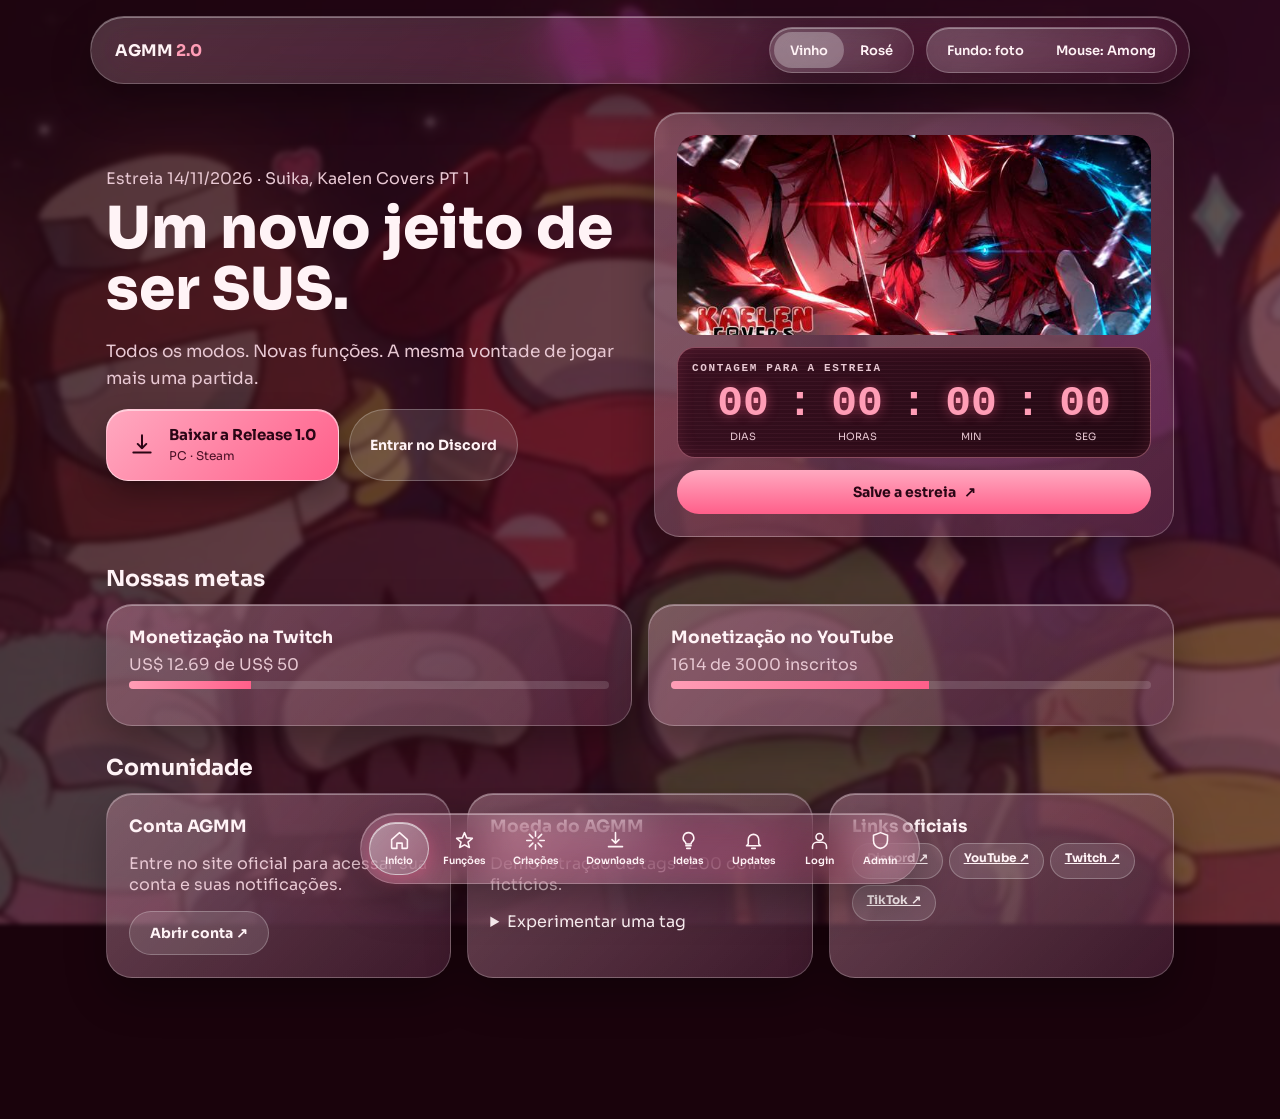
==== commit 29b0f457: "Publica teste do login e das cartinhas na 2.0" ====
--- a/index.html
+++ b/index.html
@@ -1,40 +1,830 @@
-<!DOCTYPE html>
-
-<html lang="pt-BR"><head><meta charset="utf-8"/><meta content="width=device-width,initial-scale=1,viewport-fit=cover" name="viewport"/><title>AGMM · All GameModes Modified · Site 1.5</title><meta content="#23040F" name="theme-color"/><meta content="AGMM: downloads para PC e Android, funções, modos e novidades da comunidade." name="description"/><link href="agmm-icon-v2.png" rel="icon"/><link href="canary.css?v=goals-1" rel="stylesheet"/><link href="premiere.css" rel="stylesheet"/><meta http-equiv="Content-Security-Policy" content="default-src 'none'; script-src 'self'; script-src-attr 'none'; style-src 'self' 'unsafe-inline'; img-src 'self' data: blob: https://agmm-comunidade.lukee-vstone.workers.dev; connect-src 'self' https://agmm-comunidade.lukee-vstone.workers.dev https://api.github.com; font-src 'self'; base-uri 'none'; form-action 'none'; object-src 'none'; frame-src 'none'; worker-src 'self'; manifest-src 'self'"></head><body><div aria-hidden="true" class="site-wallpaper"><div class="wallpaper-wine"></div><div class="wallpaper-rose"></div></div><a class="skip-link" href="#home-page">Pular para o conteúdo</a><header class="site-header"><a class="wordmark" href="#home">AGMM<span>ALL GAMEMODES MODIFIED</span></a><div class="header-meta"><span class="quiet-pill">AGMM · SITE 1.5</span><span class="tiny-label">VINHO AGMM</span></div></header><div id="home-page"><section class="premiere-feature" aria-labelledby="premiere-title" id="estreia">
- <div class="premiere-visual"><img src="premiere-suika.jpg" width="1280" height="720" alt="Capa da estreia Suika — Só Confie Em Mim, Kaelen Covers PT 1" fetchpriority="high"><span class="premiere-signal"><i></i> SINAL DETECTADO</span><span class="premiere-art-label">MUNDO TORAJO / ALGORITHOMUS</span></div>
- <div class="premiere-copy"><p class="premiere-eyebrow">ESTREIA EM DESTAQUE <span>14.11.2026</span></p><h2 id="premiere-title">Só confie<br><em>em mim.</em></h2><p class="premiere-subtitle">Suika 🍉 · Kaelen Covers PT 1</p><p class="premiere-date"><time datetime="2026-11-14T18:00:00-03:00">14 de novembro, às 18h</time> <span>Horário de Brasília</span></p>
- <div class="premiere-countdown" role="timer" aria-label="Contagem regressiva para a estreia" aria-live="off"><div><strong data-premiere="days">--</strong><span>DIAS</span></div><b>:</b><div><strong data-premiere="hours">--</strong><span>HORAS</span></div><b>:</b><div><strong data-premiere="minutes">--</strong><span>MIN</span></div><b>:</b><div><strong data-premiere="seconds">--</strong><span>SEG</span></div></div>
- <p id="premiere-status" class="premiere-status">A contagem já começou. Você vem?</p><a class="premiere-cta" id="premiere-link" href="https://www.youtube.com/watch?v=UKGkO79N6H8" target="_blank" rel="noopener noreferrer"><svg width="22" height="22" viewBox="0 0 24 24" aria-hidden="true"><path d="m9 5 11 7-11 7V5Z" fill="currentColor"/></svg>Ir para a estreia <span aria-hidden="true">↗</span></a><p class="premiere-credit">Cover de “Só Confie Em Mim” · Universo Mundo Torajo</p></div>
-</section><section class="hero"><div class="hero-copy"><p class="eyebrow"><span class="live-dot"></span> OUVINDO A COMUNIDADE</p><h1>Um novo jeito<br/>de ser <em>SUS.</em></h1><p class="hero-description">Todos os modos. Novas funções. A mesma vontade de jogar mais uma partida.</p><div class="hero-actions"><a class="glass-button primary" href="#downloads-heading">Explorar downloads <span>↓</span><svg aria-hidden="true" class="crew-runner" viewbox="0 0 42 44"><g class="crew-body"><path d="M29 14h6v20h-6" fill="#FF6577" stroke="#23040F" stroke-width="2"></path><path d="M9 29V16C9 2 29 2 29 16v18H9Z" fill="#FF455E" stroke="#FFF4F7" stroke-width="1.8"></path><rect fill="#BCEAF2" height="10" rx="5" stroke="#23040F" stroke-width="2" width="18" x="18" y="12"></rect><path d="M23 14h8" stroke="white" stroke-linecap="round" stroke-width="2"></path></g><path class="crew-leg one" d="M13 29v10h7" fill="none" stroke="#FF6577" stroke-linecap="round" stroke-width="6"></path><path class="crew-leg two" d="M25 29v10h6" fill="none" stroke="#FF455E" stroke-linecap="round" stroke-width="6"></path></svg></a><button class="glass-button" data-page="creations" type="button">Criações AGMM <span>↗</span><svg aria-hidden="true" class="crew-runner" viewbox="0 0 42 44"><g class="crew-body"><path d="M29 14h6v20h-6" fill="#FF6577" stroke="#23040F" stroke-width="2"></path><path d="M9 29V16C9 2 29 2 29 16v18H9Z" fill="#FF455E" stroke="#FFF4F7" stroke-width="1.8"></path><rect fill="#BCEAF2" height="10" rx="5" stroke="#23040F" stroke-width="2" width="18" x="18" y="12"></rect><path d="M23 14h8" stroke="white" stroke-linecap="round" stroke-width="2"></path></g><path class="crew-leg one" d="M13 29v10h7" fill="none" stroke="#FF6577" stroke-linecap="round" stroke-width="6"></path><path class="crew-leg two" d="M25 29v10h6" fill="none" stroke="#FF455E" stroke-linecap="round" stroke-width="6"></path></svg></button></div><p class="hero-footnote">AGMM · All GameModes Modified<br/>Projeto independente da comunidade.</p></div><div class="hero-art glass"><span class="art-caption">COMUNIDADE AGMM</span><a class="community-banner" href="https://discord.gg/tmzvF387SU" rel="noopener noreferrer" target="_blank"><img alt="Comunidade AGMM" height="724" src="agmm-banner.png" width="2172"/></a><div class="art-bottom"><span class="live-dot"></span> Novas histórias começam na próxima sala.</div><p class="art-preserved">Escolha o tema de fundo do site</p><div class="art-links"><a href="https://discord.gg/tmzvF387SU" rel="noopener noreferrer" target="_blank">Entrar no Discord ↗</a><a href="https://kyroshkazehara.github.io/aggm.github.io/#home" rel="noopener noreferrer" target="_blank">Site oficial ↗</a></div><div aria-label="Tema de fundo do site" class="art-switch"><button aria-pressed="true" data-art="0" type="button">🍷 Fundo vinho</button><button aria-pressed="false" data-art="1" type="button">🌸 Fundo rosé</button></div></div></section><section class="monetization-section" aria-labelledby="monetization-heading" id="metas"><div class="section-heading"><div><p class="eyebrow">CRESCENDO COM A COMUNIDADE</p><h2 id="monetization-heading">Nossas metas <span aria-hidden="true">🚀</span></h2></div><span class="quiet-pill">Cada apoio faz a diferença</span></div><div class="monetization-grid"><article class="monetization-card glass"><div class="monetization-top"><span class="monetization-icon" aria-hidden="true">💜</span><h3>Monetização Twitch</h3><span class="monetization-percent" id="goal-twitch-percent">0%</span></div><p class="monetization-total" id="goal-twitch-total">US$ 0 <span>/ US$ 50</span></p><div class="monetization-track" id="goal-twitch-progress" role="progressbar" aria-label="Meta de monetização Twitch" aria-valuemin="0" aria-valuemax="50" aria-valuenow="0" aria-valuetext="US$ 0 de US$ 50"><span class="monetization-fill" id="goal-twitch-fill"></span></div><p class="monetization-note" id="goal-twitch-note">Faltam US$ 50 para alcançar a meta.</p></article><article class="monetization-card glass"><div class="monetization-top"><span class="monetization-icon" aria-hidden="true">▶️</span><h3>Pegar monetização no YouTube</h3><span class="monetization-percent" id="goal-youtube-percent">0%</span></div><p class="monetization-total" id="goal-youtube-total">0 <span>/ 3.000</span></p><div class="monetization-track" id="goal-youtube-progress" role="progressbar" aria-label="Meta de monetização YouTube" aria-valuemin="0" aria-valuemax="3000" aria-valuenow="0" aria-valuetext="0 de 3.000"><span class="monetization-fill" id="goal-youtube-fill"></span></div><p class="monetization-note" id="goal-youtube-note">Faltam 3.000 para alcançar a meta.</p></article></div></section><section aria-labelledby="downloads-heading" class="download-section"><div class="section-heading"><div><p class="eyebrow">ESCOLHA ONDE JOGAR</p><h2 id="downloads-heading">Um universo. Duas plataformas.</h2></div><span class="quiet-pill">Downloads oficiais preservados</span></div><div class="platform-grid"><section class="platform-panel glass"><div class="platform-title"><span class="platform-icon"><svg viewBox="0 0 32 32" aria-hidden="true"><rect x="4" y="5" width="24" height="17" rx="2.5" fill="none" stroke="currentColor" stroke-width="2"/><path d="M12 27h8m-4-5v5M9 10h14v8H9z" fill="none" stroke="currentColor" stroke-width="2" stroke-linecap="round" stroke-linejoin="round"/></svg></span><div><h3>PC</h3><p>Steam · Windows</p></div><span class="tiny-label">MOD</span></div><button class="choice glass-button release-tile" data-channel="release" type="button"><span><span class="badge">🎉 LANÇAMENTO OFICIAL 🎉</span>🏆 Release 1.0</span><span class="download-meta"><span class="mod-version"><span aria-hidden="true" class="version-dot"></span><span id="versao-release">Versão Release: 1.0</span></span><span aria-hidden="true" class="arrow">↗</span></span><svg aria-hidden="true" class="crew-runner" viewbox="0 0 42 44"><g class="crew-body"><path d="M29 14h6v20h-6" fill="#FF6577" stroke="#23040F" stroke-width="2"></path><path d="M9 29V16C9 2 29 2 29 16v18H9Z" fill="#FF455E" stroke="#FFF4F7" stroke-width="1.8"></path><rect fill="#BCEAF2" height="10" rx="5" stroke="#23040F" stroke-width="2" width="18" x="18" y="12"></rect><path d="M23 14h8" stroke="white" stroke-linecap="round" stroke-width="2"></path></g><path class="crew-leg one" d="M13 29v10h7" fill="none" stroke="#FF6577" stroke-linecap="round" stroke-width="6"></path><path class="crew-leg two" d="M25 29v10h6" fill="none" stroke="#FF455E" stroke-linecap="round" stroke-width="6"></path></svg></button><button class="choice glass-button release-tile" data-channel="beta" type="button"><span><span class="badge">VERSÃO DE TESTES</span><strong>🧪 Beta Release</strong></span><span class="download-meta"><span class="mod-version"><span aria-hidden="true" class="version-dot"></span><span id="versao-beta">Versão Beta: a definir</span></span><span aria-hidden="true" class="arrow">↗</span></span><svg aria-hidden="true" class="crew-runner" viewbox="0 0 42 44"><g class="crew-body"><path d="M29 14h6v20h-6" fill="#FF6577" stroke="#23040F" stroke-width="2"></path><path d="M9 29V16C9 2 29 2 29 16v18H9Z" fill="#FF455E" stroke="#FFF4F7" stroke-width="1.8"></path><rect fill="#BCEAF2" height="10" rx="5" stroke="#23040F" stroke-width="2" width="18" x="18" y="12"></rect><path d="M23 14h8" stroke="white" stroke-linecap="round" stroke-width="2"></path></g><path class="crew-leg one" d="M13 29v10h7" fill="none" stroke="#FF6577" stroke-linecap="round" stroke-width="6"></path><path class="crew-leg two" d="M25 29v10h6" fill="none" stroke="#FF455E" stroke-linecap="round" stroke-width="6"></path></svg></button><button class="choice glass-button release-tile experimental" data-experimental="pc" type="button"><span><span class="badge">DEV LOGS · EXPERIMENTAL</span><strong>🛠️ Dcle</strong></span><span class="download-meta"><span class="mod-version">Em breve</span><span class="arrow">↗</span></span><svg aria-hidden="true" class="crew-runner" viewbox="0 0 42 44"><g class="crew-body"><path d="M29 14h6v20h-6" fill="#FF6577" stroke="#23040F" stroke-width="2"></path><path d="M9 29V16C9 2 29 2 29 16v18H9Z" fill="#FF455E" stroke="#FFF4F7" stroke-width="1.8"></path><rect fill="#BCEAF2" height="10" rx="5" stroke="#23040F" stroke-width="2" width="18" x="18" y="12"></rect><path d="M23 14h8" stroke="white" stroke-linecap="round" stroke-width="2"></path></g><path class="crew-leg one" d="M13 29v10h7" fill="none" stroke="#FF6577" stroke-linecap="round" stroke-width="6"></path><path class="crew-leg two" d="M25 29v10h6" fill="none" stroke="#FF455E" stroke-linecap="round" stroke-width="6"></path></svg></button></section><section class="platform-panel glass"><div class="platform-title"><span class="platform-icon"><svg viewBox="0 0 32 32" aria-hidden="true"><path d="m10 8-2-3m14 3 2-3" fill="none" stroke="currentColor" stroke-width="2" stroke-linecap="round"/><path d="M7 14a9 8 0 0 1 18 0H7Zm1 2h16v8a2 2 0 0 1-2 2h-2v3h-2v-3h-4v3h-2v-3h-2a2 2 0 0 1-2-2v-8Z" fill="currentColor"/><circle cx="12" cy="11" r="1" fill="#3d1026"/><circle cx="20" cy="11" r="1" fill="#3d1026"/><path d="M5 17v6m22-6v6" fill="none" stroke="currentColor" stroke-width="2" stroke-linecap="round"/></svg></span><div><h3>Android</h3><p>ARM64 · Android 9+</p></div><span class="tiny-label">LAUNCHER</span></div><button aria-controls="launcher-details" aria-haspopup="dialog" class="choice glass-button release-tile" disabled="" id="launcher-main-release" type="button"><span><span class="badge">ANDROID · VERSÃO ESTÁVEL</span><span class="launcher-button-title">AGMM LAUNCHER RELEASE</span></span><span class="download-meta"><span class="mod-version"><span aria-hidden="true" class="version-dot"></span><span id="versao-launcher-release">Versão: em breve</span></span><span aria-hidden="true" class="arrow">↗</span></span><svg aria-hidden="true" class="crew-runner" viewbox="0 0 42 44"><g class="crew-body"><path d="M29 14h6v20h-6" fill="#FF6577" stroke="#23040F" stroke-width="2"></path><path d="M9 29V16C9 2 29 2 29 16v18H9Z" fill="#FF455E" stroke="#FFF4F7" stroke-width="1.8"></path><rect fill="#BCEAF2" height="10" rx="5" stroke="#23040F" stroke-width="2" width="18" x="18" y="12"></rect><path d="M23 14h8" stroke="white" stroke-linecap="round" stroke-width="2"></path></g><path class="crew-leg one" d="M13 29v10h7" fill="none" stroke="#FF6577" stroke-linecap="round" stroke-width="6"></path><path class="crew-leg two" d="M25 29v10h6" fill="none" stroke="#FF455E" stroke-linecap="round" stroke-width="6"></path></svg></button><button aria-controls="launcher-details" aria-haspopup="dialog" class="choice glass-button release-tile" disabled="" id="launcher-main-beta" type="button"><span><span class="badge">ANDROID · VERSÃO DE TESTES</span><span class="launcher-button-title">AGMM LAUNCHER BETA</span></span><span class="download-meta"><span class="mod-version"><span aria-hidden="true" class="version-dot"></span><span id="versao-launcher-beta">Versão: em breve</span></span><span aria-hidden="true" class="arrow">↗</span></span><svg aria-hidden="true" class="crew-runner" viewbox="0 0 42 44"><g class="crew-body"><path d="M29 14h6v20h-6" fill="#FF6577" stroke="#23040F" stroke-width="2"></path><path d="M9 29V16C9 2 29 2 29 16v18H9Z" fill="#FF455E" stroke="#FFF4F7" stroke-width="1.8"></path><rect fill="#BCEAF2" height="10" rx="5" stroke="#23040F" stroke-width="2" width="18" x="18" y="12"></rect><path d="M23 14h8" stroke="white" stroke-linecap="round" stroke-width="2"></path></g><path class="crew-leg one" d="M13 29v10h7" fill="none" stroke="#FF6577" stroke-linecap="round" stroke-width="6"></path><path class="crew-leg two" d="M25 29v10h6" fill="none" stroke="#FF455E" stroke-linecap="round" stroke-width="6"></path></svg></button><button class="choice glass-button release-tile experimental" data-experimental="android" type="button"><span><span class="badge">DEV LOGS · EXPERIMENTAL</span><strong>🐤 Launcher Canary</strong></span><span class="download-meta"><span class="mod-version">Em breve</span><span class="arrow">↗</span></span><svg aria-hidden="true" class="crew-runner" viewbox="0 0 42 44"><g class="crew-body"><path d="M29 14h6v20h-6" fill="#FF6577" stroke="#23040F" stroke-width="2"></path><path d="M9 29V16C9 2 29 2 29 16v18H9Z" fill="#FF455E" stroke="#FFF4F7" stroke-width="1.8"></path><rect fill="#BCEAF2" height="10" rx="5" stroke="#23040F" stroke-width="2" width="18" x="18" y="12"></rect><path d="M23 14h8" stroke="white" stroke-linecap="round" stroke-width="2"></path></g><path class="crew-leg one" d="M13 29v10h7" fill="none" stroke="#FF6577" stroke-linecap="round" stroke-width="6"></path><path class="crew-leg two" d="M25 29v10h6" fill="none" stroke="#FF455E" stroke-linecap="round" stroke-width="6"></path></svg></button></section></div></section><section aria-labelledby="official-title" class="official-links social-section">
-<h2 id="official-title">Links Oficiais:</h2>
-<div class="official-grid">
-<div class="official-group"><h3>Discord</h3><a class="official-button discord-live" href="https://discord.gg/WVbwFvehyt" id="discord-1" rel="noopener noreferrer" role="button" tabindex="0" target="_blank"><svg class="social-brand-icon" viewBox="0 0 32 32" aria-hidden="true"><path fill="currentColor" d="M25.7 7.2a22 22 0 0 0-5.5-1.7l-.7 1.4a20 20 0 0 0-7 0l-.7-1.4a22 22 0 0 0-5.5 1.7C2.8 12.3 1.9 17.3 2.4 22.2a22 22 0 0 0 6.8 3.4l1.5-2.4-2.3-1.1.6-.5c4.4 2 9.2 2 13.6 0l.6.5-2.3 1.1 1.5 2.4a22 22 0 0 0 6.8-3.4c.6-5.7-1-10.6-5.5-15zM11.7 18.8c-1.3 0-2.3-1.2-2.3-2.6s1-2.6 2.3-2.6 2.3 1.2 2.3 2.6-1 2.6-2.3 2.6zm8.6 0c-1.3 0-2.3-1.2-2.3-2.6s1-2.6 2.3-2.6 2.3 1.2 2.3 2.6-1 2.6-2.3 2.6z"/></svg><span class="discord-server-name">₊⊹ 🌙✦ Porão do zK✦</span><span class="discord-server-meta"><span class="discord-status social-pill agmm-new-pill"><i aria-hidden="true" class="discord-green-dot"></i>Disponível</span><span id="discord-member-count" title="Contagem aproximada informada pelo Discord · conferida em 31/10/2026">106 membros</span><span aria-hidden="true">↗</span></span><svg aria-hidden="true" class="crew-runner" viewbox="0 0 42 44"><g class="crew-body"><path d="M29 14h6v20h-6" fill="#FF6577" stroke="#23040F" stroke-width="2"></path><path d="M9 29V16C9 2 29 2 29 16v18H9Z" fill="#FF455E" stroke="#FFF4F7" stroke-width="1.8"></path><rect fill="#BCEAF2" height="10" rx="5" stroke="#23040F" stroke-width="2" width="18" x="18" y="12"></rect><path d="M23 14h8" stroke="white" stroke-linecap="round" stroke-width="2"></path></g><path class="crew-leg one" d="M13 29v10h7" fill="none" stroke="#FF6577" stroke-linecap="round" stroke-width="6"></path><path class="crew-leg two" d="M25 29v10h6" fill="none" stroke="#FF455E" stroke-linecap="round" stroke-width="6"></path></svg></a><button class="official-button discord-unavailable" disabled="" id="discord-2" type="button"><svg class="social-brand-icon" viewBox="0 0 32 32" aria-hidden="true"><path fill="currentColor" d="M25.7 7.2a22 22 0 0 0-5.5-1.7l-.7 1.4a20 20 0 0 0-7 0l-.7-1.4a22 22 0 0 0-5.5 1.7C2.8 12.3 1.9 17.3 2.4 22.2a22 22 0 0 0 6.8 3.4l1.5-2.4-2.3-1.1.6-.5c4.4 2 9.2 2 13.6 0l.6.5-2.3 1.1 1.5 2.4a22 22 0 0 0 6.8-3.4c.6-5.7-1-10.6-5.5-15zM11.7 18.8c-1.3 0-2.3-1.2-2.3-2.6s1-2.6 2.3-2.6 2.3 1.2 2.3 2.6-1 2.6-2.3 2.6zm8.6 0c-1.3 0-2.3-1.2-2.3-2.6s1-2.6 2.3-2.6 2.3 1.2 2.3 2.6-1 2.6-2.3 2.6z"/></svg><span>AGMM Server</span><span class="discord-status social-pill unavailable-pill"><i aria-hidden="true"></i>Não disponível</span><svg aria-hidden="true" class="crew-runner" viewbox="0 0 42 44"><g class="crew-body"><path d="M29 14h6v20h-6" fill="#FF6577" stroke="#23040F" stroke-width="2"></path><path d="M9 29V16C9 2 29 2 29 16v18H9Z" fill="#FF455E" stroke="#FFF4F7" stroke-width="1.8"></path><rect fill="#BCEAF2" height="10" rx="5" stroke="#23040F" stroke-width="2" width="18" x="18" y="12"></rect><path d="M23 14h8" stroke="white" stroke-linecap="round" stroke-width="2"></path></g><path class="crew-leg one" d="M13 29v10h7" fill="none" stroke="#FF6577" stroke-linecap="round" stroke-width="6"></path><path class="crew-leg two" d="M25 29v10h6" fill="none" stroke="#FF455E" stroke-linecap="round" stroke-width="6"></path></svg></button></div>
-<div class="official-group"><h3>YouTube</h3><a class="official-button discord-live youtube-channel-live" href="https://www.youtube.com/@Kael_lives_Oficcial" id="youtube" rel="noopener noreferrer" target="_blank"><svg class="social-brand-icon" viewBox="0 0 32 32" aria-hidden="true"><path fill="currentColor" d="M29 10.2a4 4 0 0 0-2.8-2.8C23.8 6.7 16 6.7 16 6.7s-7.8 0-10.2.7A4 4 0 0 0 3 10.2 42 42 0 0 0 2.3 16 42 42 0 0 0 3 21.8a4 4 0 0 0 2.8 2.8c2.4.7 10.2.7 10.2.7s7.8 0 10.2-.7a4 4 0 0 0 2.8-2.8 42 42 0 0 0 .7-5.8 42 42 0 0 0-.7-5.8z"/><path fill="#401025" d="m13 20.2 7-4.2-7-4.2z"/></svg><span class="discord-server-name" id="youtube-channel-name">Kael</span><span class="discord-server-meta"><span class="discord-status social-pill agmm-new-pill"><i aria-hidden="true" class="discord-green-dot"></i>Disponível</span><span id="youtube-subscriber-count" title="Contagem informada pelo criador">807 inscritos</span><span aria-hidden="true">↗</span></span><svg aria-hidden="true" class="crew-runner" viewbox="0 0 42 44"><g class="crew-body"><path d="M29 14h6v20h-6" fill="#FF6577" stroke="#23040F" stroke-width="2"></path><path d="M9 29V16C9 2 29 2 29 16v18H9Z" fill="#FF455E" stroke="#FFF4F7" stroke-width="1.8"></path><rect fill="#BCEAF2" height="10" rx="5" stroke="#23040F" stroke-width="2" width="18" x="18" y="12"></rect><path d="M23 14h8" stroke="white" stroke-linecap="round" stroke-width="2"></path></g><path class="crew-leg one" d="M13 29v10h7" fill="none" stroke="#FF6577" stroke-linecap="round" stroke-width="6"></path><path class="crew-leg two" d="M25 29v10h6" fill="none" stroke="#FF455E" stroke-linecap="round" stroke-width="6"></path></svg></a></div>
-<div class="official-group"><h3>Twitch</h3><a class="official-button" id="twitch" role="button" tabindex="0"><svg class="social-brand-icon" viewBox="0 0 32 32" aria-hidden="true"><path fill="currentColor" d="M5 3h25v18l-7 7h-6l-4 4v-4H7V8zm4 4v17h6v3l3-3h6l3-3V7z"/><path fill="#401025" d="M17 11h3v7h-3zm6 0h3v7h-3z"/></svg>Twitch <span aria-hidden="true">↗</span><svg aria-hidden="true" class="crew-runner" viewbox="0 0 42 44"><g class="crew-body"><path d="M29 14h6v20h-6" fill="#FF6577" stroke="#23040F" stroke-width="2"></path><path d="M9 29V16C9 2 29 2 29 16v18H9Z" fill="#FF455E" stroke="#FFF4F7" stroke-width="1.8"></path><rect fill="#BCEAF2" height="10" rx="5" stroke="#23040F" stroke-width="2" width="18" x="18" y="12"></rect><path d="M23 14h8" stroke="white" stroke-linecap="round" stroke-width="2"></path></g><path class="crew-leg one" d="M13 29v10h7" fill="none" stroke="#FF6577" stroke-linecap="round" stroke-width="6"></path><path class="crew-leg two" d="M25 29v10h6" fill="none" stroke="#FF455E" stroke-linecap="round" stroke-width="6"></path></svg></a></div>
-<div class="official-group"><h3>X / Twitter</h3><button class="official-button unavailable-social" disabled="" id="twitter"><svg class="social-brand-icon" viewBox="0 0 32 32" aria-hidden="true"><path fill="currentColor" d="M27.5 8.2c-.9.4-1.9.7-2.9.8a5 5 0 0 0 2.2-2.8 10 10 0 0 1-3.2 1.2 5 5 0 0 0-8.6 4.6A14.2 14.2 0 0 1 4.7 6.8a5 5 0 0 0 1.5 6.7 5 5 0 0 1-2.3-.6v.1a5 5 0 0 0 4 4.9 5 5 0 0 1-2.2.1 5 5 0 0 0 4.7 3.5A10 10 0 0 1 4 23.6a14.1 14.1 0 0 0 21.8-11.9v-.6a10 10 0 0 0 2.5-2.9z"/></svg><span>X / Twitter</span><span class="mod-version"><span aria-hidden="true" class="version-dot"></span>Não Disponível</span><svg aria-hidden="true" class="crew-runner" viewbox="0 0 42 44"><g class="crew-body"><path d="M29 14h6v20h-6" fill="#FF6577" stroke="#23040F" stroke-width="2"></path><path d="M9 29V16C9 2 29 2 29 16v18H9Z" fill="#FF455E" stroke="#FFF4F7" stroke-width="1.8"></path><rect fill="#BCEAF2" height="10" rx="5" stroke="#23040F" stroke-width="2" width="18" x="18" y="12"></rect><path d="M23 14h8" stroke="white" stroke-linecap="round" stroke-width="2"></path></g><path class="crew-leg one" d="M13 29v10h7" fill="none" stroke="#FF6577" stroke-linecap="round" stroke-width="6"></path><path class="crew-leg two" d="M25 29v10h6" fill="none" stroke="#FF455E" stroke-linecap="round" stroke-width="6"></path></svg></button></div>
-<div class="official-group"><h3>TikTok</h3><a class="official-button" id="tiktok" href="https://www.tiktok.com/@zkaelen_oficiall" target="_blank" rel="noopener noreferrer"><svg class="social-brand-icon tiktok-logo" viewBox="0 0 24 24" aria-hidden="true"><path fill="currentColor" d="M16.6 2h-3.4v13.6a3 3 0 1 1-2.6-3V9.1a6.5 6.5 0 1 0 6.1 6.5V8.8a8.4 8.4 0 0 0 5.1 1.7V7.1A5.3 5.3 0 0 1 16.6 2Z"/></svg><span>TikTok</span><span class="mod-version" id="tiktok-follower-count">19 seguidores</span><span class="mod-version" data-tiktok-status>Abrir perfil ↗</span></a></div>
-</div><p id="official-status" role="status"></p>
-</section></div><section aria-labelledby="functions-title" class="community-page" hidden="" id="page-functions">
-<p class="community-eyebrow">OUVINDO A COMUNIDADE · CRIADO POR KAELEN</p>
-<h1 id="functions-title">Funções Gerais</h1>
-<p class="community-intro">O catálogo completo de funções, cartas e modos de jogo. Todas as descrições foram preservadas.</p>
-<div class="catalog-controls"><label class="search-field">Buscar no catálogo<input id="catalog-search" placeholder="Procure uma função ou modo…" type="search"/></label><div aria-label="Categoria do catálogo" class="filter-group"><button aria-pressed="true" class="filter active" data-filter="todos" type="button">Tudo</button><button aria-pressed="false" class="filter" data-filter="funcao" type="button">Funções</button><button aria-pressed="false" class="filter" data-filter="modo" type="button">Modos</button><button aria-pressed="false" class="filter" data-filter="carta" type="button">Cartas</button></div></div>
-<p class="muted" id="catalog-count" role="status"></p><div class="catalog-grid" id="catalog-grid"></div>
-</section><section aria-labelledby="suggestion-title" class="community-page" hidden="" id="page-suggestions">
-<p class="community-eyebrow">SUA IDEIA PODE VIRAR PARTE DO AGMM</p><h1 id="suggestion-title">Sugestão <span>de Função</span></h1>
-<div class="community-columns"><div><p class="community-intro">Inventou uma habilidade diferente? Conte como ela funciona. Você também pode sugerir um modo de jogo.</p><div class="glass-card"><h2>Da sua ideia para a partida</h2><ol class="idea-steps"><li>Escolha um nome e a equipe.</li><li>Explique o poder e como vencer.</li><li>Conte os limites para deixar a partida equilibrada.</li></ol><p class="muted">A sugestão vai para o painel privado do criador. Ela não será publicada automaticamente.</p></div></div>
-<aside class="glass-card suggestion-notice" role="note"><strong>Antes de enviar sua sugestão</strong><p>OBS.: Enviar uma sugestão não garante que sua função será adicionada ao mod. Pedimos, por gentileza e empatia, que não enviem mensagens na DM perguntando se ela já foi incluída. Você pode acompanhar o status da sua sugestão nas suas cartinhas.</p></aside><form class="glass-card community-form" id="suggestion-form"><p class="muted" id="suggestion-account"></p><label>Nome da ideia<input maxlength="80" minlength="3" name="title" placeholder="Como sua criação se chama?" required=""/></label><div class="field-row"><label>Tipo<select name="kind"><option value="funcao">Função</option><option value="modo">Modo de jogo</option><option value="carta">Carta</option></select></label><label>Equipe<select name="team"><option>Tripulante</option><option>Impostor</option><option>Neutro</option><option>Fantasma</option><option>Outros</option></select></label></div><label>Como funciona?<textarea maxlength="3000" minlength="15" name="description" placeholder="Explique a habilidade, como ativar, a recarga e a condição de vitória." required="" rows="7"></textarea></label><label aria-hidden="true" class="honeypot">Site pessoal<input autocomplete="off" name="website" tabindex="-1"/></label><button class="community-primary" type="submit">Enviar minha ideia <span aria-hidden="true">↗</span></button><p id="suggestion-status" role="status"></p></form></div>
-<section><h2>Sugestões aceitas pela equipe</h2><p class="muted">Cartinhas aceitas ficam públicas. A aceitação não significa que já foram implementadas no mod.</p><div class="letter-grid" id="accepted-suggestions"></div></section><div hidden="" id="my-suggestions"><div class="admin-toolbar"><h2>Minhas cartinhas</h2><button class="community-secondary" id="my-refresh" type="button">Atualizar</button></div><p class="muted">Só você e o criador podem ler suas cartinhas. Você pode editar enquanto estiverem como Recebida; depois que a moderação começar, o conteúdo fica bloqueado. As aceitas ficam públicas.</p><div class="letter-grid" id="my-suggestions-list"></div></div>
-</section><section aria-labelledby="account-title" class="community-page" hidden="" id="page-account">
-<p class="community-eyebrow">SUA IDENTIDADE NA COMUNIDADE</p><h1 id="account-title">Sua <span>conta</span></h1><p class="community-intro">Entre na comunidade, acompanhe suas cartinhas e ajuste o site do seu jeito.</p>
-<div class="account-wrap glass-card" id="auth-area"><div class="filter-group"><button aria-pressed="true" class="filter active" data-auth="login" type="button">Entrar</button><button aria-pressed="false" class="filter" data-auth="register" type="button">Criar conta</button></div>
-<form class="community-form" id="login-form" method="post"><label>Usuário<input autocomplete="username" maxlength="24" minlength="3" name="username" pattern="[a-zA-Z0-9_]{3,24}" placeholder="Seu usuário" required=""/></label><label>Senha<input autocomplete="current-password" maxlength="128" name="password" placeholder="Sua senha" required="" type="password"/></label><label class="remember-option"><input checked="" name="remember" type="checkbox"/>Manter conectado por 30 dias neste navegador</label><p class="muted">Usamos um cookie de sessão seguro. Sua senha não fica salva no cookie. Use Sair em computadores compartilhados.</p><button class="community-primary">Entrar na minha conta</button><p id="login-status" role="status"></p></form>
-<form class="community-form" hidden="" id="register-form" method="post"><label>Nome de exibição<input autocomplete="nickname" maxlength="40" name="displayName" placeholder="Como quer aparecer no site?"/></label><label>Usuário<input autocomplete="username" maxlength="24" minlength="3" name="username" pattern="[a-zA-Z0-9_]{3,24}" placeholder="Letras, números e _" required=""/></label><label>Senha<input autocomplete="new-password" maxlength="128" minlength="10" name="password" placeholder="No mínimo 10 caracteres" required="" type="password"/></label><label>Confirme a senha<input autocomplete="new-password" maxlength="128" minlength="10" name="confirmation" placeholder="Repita a senha" required="" type="password"/></label><button class="community-primary">Criar minha conta</button><p id="register-status" role="status"></p></form></div><div class="account-wrap glass-card" hidden="" id="profile-area"><div class="profile-heading"><div aria-hidden="true" class="profile-avatar" id="avatar-fallback">A</div><img alt="Sua foto de perfil" class="profile-avatar" hidden="" id="profile-avatar"/><div><h2 id="profile-name"></h2><p class="muted" id="profile-username"></p></div></div><form class="community-form" id="profile-form"><label>Nome de exibição<input maxlength="40" name="displayName" required=""/></label><button class="community-primary">Salvar nome</button><p id="profile-status" role="status"></p></form><label class="avatar-upload">Trocar foto de perfil<input accept="image/png,image/jpeg,image/webp" id="avatar-file" type="file"/><span class="muted">PNG, JPEG ou WebP. A imagem será reduzida antes do envio.</span></label><p id="avatar-status" role="status"></p><section><h2>Minhas notificações</h2><button class="community-secondary" id="notifications-refresh" type="button">Atualizar notificações</button><div class="suggestions-list" id="notification-history"></div></section><button class="community-secondary" id="logout-button" type="button">Sair da conta</button></div><section aria-labelledby="navigation-settings-title" class="glass-card navigation-settings"><h2 id="navigation-settings-title">Do seu jeito</h2><label class="search-field" for="navigation-position">Posição do menu<select id="navigation-position"><option value="auto">Automático — dock inferior</option><option value="top">Em cima</option><option value="bottom">Embaixo</option></select></label><p class="muted">Sua preferência fica salva neste navegador. Segure e arraste a bolha para escolher uma guia, ou toque no nome.</p><p id="navigation-position-status" role="status"></p><div class="latest-updates-setting"><h3>Últimas atualizações</h3><p class="muted">Veja as novidades, funções e cartas da versão atual.</p><button aria-controls="release-notes-dialog" aria-haspopup="dialog" class="community-secondary" id="settings-latest-updates" type="button"><span>Últimas atualizações</span><span class="agmm-new-pill">🎉 Release oficial</span></button></div></section>
-
-<p class="service-notice" hidden="" id="service-status" role="status"></p>
-</section><section aria-labelledby="admin-title" class="community-page" hidden="" id="page-admin">
-<p class="community-eyebrow">ACESSO DO CRIADOR</p><h1 id="admin-title">Painel <span>privado</span></h1><p class="community-intro">Gerencie as cartinhas e o catálogo com a autenticação oficial do criador.</p>
-<form class="account-wrap glass-card community-form" id="admin-login" method="post"><p class="cms-security">Acesso exclusivo do criador: entre na sua conta e valide a chave do painel com o código atual do Authenticator.</p><label>Chave privada do criador<input autocomplete="off" name="key" placeholder="Chave configurada no servidor" required="" type="password"/></label><label>Código do Authenticator<input autocomplete="one-time-code" inputmode="numeric" maxlength="6" minlength="6" name="code" pattern="[0-9]{6}" placeholder="000000" required="" type="text"/></label><p class="muted">Use o código temporário do seu Authenticator. Cada código só pode ser usado uma vez.</p><button class="community-primary">Abrir painel</button><p id="admin-login-status" role="status"></p><p class="muted">A conta de visitante não concede acesso administrativo.</p></form>
-<div hidden="" id="admin-area"><div class="admin-toolbar"><h2>Sugestões recebidas</h2><button class="community-secondary" id="admin-refresh" type="button">Atualizar</button><button class="community-secondary" id="admin-logout" type="button">Fechar painel</button></div><p id="admin-status" role="status"></p><div aria-label="Filtrar cartinhas" class="filter-group" id="inbox-filters"><div aria-label="Tipo das cartinhas" class="admin-kind-tabs" role="group"><button aria-pressed="true" data-kind="funcao" type="button">Funções</button><button aria-pressed="false" data-kind="carta" type="button">Cartas</button><button aria-pressed="false" data-kind="modo" type="button">Modos de jogo</button><button aria-pressed="false" data-kind="outros" type="button">Outros</button></div><div aria-label="Estado dentro do tipo selecionado" class="admin-status-tabs" role="group"><button aria-pressed="false" data-inbox="nova" type="button">Recebidas</button><button aria-pressed="false" data-inbox="aceita" type="button">Aceitas</button><button aria-pressed="false" data-inbox="em analise" type="button">Em análise</button><button aria-pressed="false" data-inbox="excluida" hidden="" type="button">Excluídas</button><button aria-pressed="false" data-inbox="arquivada" type="button">Arquivadas</button></div></div><div class="suggestions-list" id="suggestions-list"></div>
-<details class="glass catalog-editor-details" id="catalog-editor-details"><summary>Catálogo preservado · editar funções, cartas e modos</summary><div class="admin-toolbar"><h2>Editar Funções e Modos</h2></div><div class="catalog-controls"><label class="search-field">Buscar no catálogo administrativo<input id="admin-catalog-search" placeholder="Nome ou descrição…" type="search"/></label><label class="search-field">Tipo<select id="admin-catalog-kind"><option value="todos">Todos os tipos</option><option value="funcao">Funções</option><option value="carta">Cartas</option><option value="modo">Modos de jogo</option></select></label></div><form class="glass-card community-form" id="catalog-form"><input name="id" type="hidden"/><label>Nome<input maxlength="80" minlength="3" name="title" required=""/></label><div class="field-row"><label>Tipo<select name="kind"><option value="funcao">Função</option><option value="modo">Modo de jogo</option><option value="carta">Carta</option></select></label><label>Equipe<select name="team"><option>Tripulante</option><option>Impostor</option><option>Neutro</option><option>Fantasma</option><option>Outros</option></select></label></div><label>Descrição<textarea maxlength="3000" minlength="15" name="description" required="" rows="4"></textarea></label><div class="admin-actions"><button class="community-primary" id="catalog-save">Publicar no catálogo</button><button class="community-secondary" id="catalog-cancel" type="button">Cancelar edição</button></div><p id="catalog-status" role="status"></p></form><div class="suggestions-list" id="admin-catalog"></div></details></div>
-</section><section class="community-page" hidden="" id="page-updates"><p class="eyebrow">O QUE ESTÁ ACONTECENDO</p><h1>Updates <span>do AGMM</span></h1><p class="community-intro">Novidades, notas de versão e dev logs em um só lugar.</p><article class="glass update-lead"><span class="quiet-pill">AVISOS GERAIS</span><h2>🎉 Novas funções do AGMM · Conheça as novidades! 🎮</h2><p>💛 Uma nova rodada de funções da comunidade, com habilidades, controles e tamanhos dos downloads no tema de lançamento.</p><button class="glass-button primary" id="open-release-notes" type="button">Ler todas as notas ↗</button></article><div class="update-tabs"><button class="glass-button" data-experimental="pc" type="button">Dcle · Dev Logs PC</button><button class="glass-button" data-experimental="android" type="button">Launcher Canary · Dev Logs</button></div><section aria-labelledby="agmm-launch-heading" class="agmm-launch-countdown"><span class="agmm-new-pill agmm-feature-pill"><span class="agmm-available-label"><i aria-hidden="true" class="agmm-available-dot"></i>🎊 Release 1.0 · JÁ CHEGOU!</span></span><h2 id="agmm-launch-heading">🎉 LANÇAMENTO OFICIAL! 🚀</h2><p>🥳 A espera acabou! O AGMM Release 1.0 já está disponível para baixar. 🎮</p><p id="agmm-launch-clock-status" role="status">🐛 Pode haver bugs. 💛 Obrigado por jogar AGMM!</p><p><a class="official-button" href="https://github.com/KyroshKazehara/AGMM---All-GameModes-Modified/releases/download/v1.0/Agmm.-.Steam-1.0.zip" title="Tamanho oficial: 57,991,414 bytes · 58,0 MB (55,3 MiB)">📦 Baixar pacote Steam (.zip) · 58,0 MB ↓</a></p></section><section aria-labelledby="mod-mystery-title" class="mod-mystery-update" id="mod-mystery-update"><div class="mystery-update-meta"><span>AGMM · RELEASE 1.0</span><span class="agmm-new-pill"><span class="agmm-available-label"><i aria-hidden="true" class="agmm-available-dot"></i>🎁 DISPONÍVEL PARA DOWNLOAD</span></span></div><h2 id="mod-mystery-title">🎉 LANÇAMENTO OFICIAL! 🚀</h2><p>AGMM — All GameModes Modified é um mod de Among Us com modos de jogo, funções e opções personalizadas. A Release 1.0 está disponível para Steam no Windows, com DLL avulsa e pacote de instalação. Pode haver bugs.</p><div aria-label="Status do lançamento" class="live-countdown" id="agmm-live-clock" role="status">LANÇAMENTO OFICIAL</div><p><strong>🐛 Pode haver bugs.</strong> Encontrou um problema? Conte o que aconteceu e os passos para reproduzir.</p><div class="official-grid"><a class="official-button" href="https://github.com/KyroshKazehara/AGMM---All-GameModes-Modified/releases/download/v1.0/AGMM.Release.1.0.dll" title="Tamanho oficial: 33,620,992 bytes · 33,6 MB (32,1 MiB)">💎 Baixar DLL · Release 1.0 · 33,6 MB ↓</a><a class="official-button" href="https://github.com/KyroshKazehara/AGMM---All-GameModes-Modified/releases/download/v1.0/Agmm.-.Steam-1.0.zip" title="Tamanho oficial: 57,991,414 bytes · 58,0 MB (55,3 MiB)">📦 Baixar pacote Steam (.zip) · 58,0 MB ↓</a></div><p><a href="https://github.com/KyroshKazehara/AGMM---All-GameModes-Modified/releases/tag/v1.0" rel="noopener noreferrer" target="_blank">Descrição e instruções da Release 1.0 ↗</a></p></section><section aria-labelledby="release-functions-title" id="release-new-functions"><span class="agmm-new-pill">🎉 NOVIDADES DO AGMM · RELEASE</span><h2 id="release-functions-title">🎊 Conheça as 20 novas funções! 🎮</h2><p>Toque no nome para conhecer a habilidade e os controles de cada função.</p><section><h3>🔴 Impostores</h3><div class="release-roles-grid"><details class="release-role"><summary>Criomaníaco</summary><p>Congele inimigos e proteja suas três vidas.</p><p>PRÉVIA · Matar congela em vez de eliminar. Colegas podem resgatar ao ficar perto por 2s; cada resgate custa uma das suas três vidas. Sem resgate em 15s, a vítima sofre um ataque. A terceira vida perdida causa sua morte. Recarga de congelamento configurável entre 5 e 20s. Reunião ou morte do dono descongela as vítimas. Sugestão: Random 🍃.</p></details><details class="release-role"><summary>Atômico</summary><p>Plante um átomo instável e prepare uma emboscada.</p><p>PRÉVIA · Use Átomo ou o PET para plantar uma armadilha na sua posição. O primeiro inimigo a até 0,45 unidade sofre uma tentativa de eliminação, respeitando paredes e proteções. Uma armadilha por vez; duração de 15s e recarga de 35s por padrão. Vitória impostora. Sugestão: Zk.</p></details><details class="release-role"><summary>Militar</summary><p>Marque um inimigo e ataque quando estiver sozinho.</p><p>PRÉVIA · Use Ataque Tático ou PET para marcar um inimigo próximo por 12s. Receba um aviso quando não houver outros jogadores por perto. Aproxime-se e ative outra vez para executar o alvo isolado. Recarga da marca: 30s. Paredes e escudos são respeitados. Sugestão: Zk.</p></details><details class="release-role"><summary>Cobradora</summary><p>Cobre uma eliminação antes que o prazo termine.</p><p>PRÉVIA · Selecione um alvo em Cobrar ou use /cobrar ID. Ele recebe Matar temporariamente e tem 20s para eliminar alguém ou morrer; sua função e equipe originais são preservadas. Recarga: 35s. Não pode cobrar a mesma pessoa duas vezes seguidas. A cobrança termina ao conseguir um abate, morrer ou começar uma reunião. Sugestão: Supermoon36.</p></details><details class="release-role"><summary>Pacto da Morte da Comunidade</summary><p>Marque duas pessoas e obrigue-as a se encontrar.</p><p>EQUIPE: Impostor.<br/><br/>METAMORFOSE: selecione dois jogadores diferentes. Cada seleção tem prazo; sem o segundo alvo, a marca expira sem matar.<br/><br/>PACTO: os dois marcados veem o símbolo um do outro e precisam se encontrar, sem parede entre eles, antes do prazo. Caso contrário, ambos sofrem um ataque. Escudos são respeitados.<br/><br/>LIMITES: reunião, morte do dono ou de um alvo cancelam o pacto. Recarga começa ao terminar. O host configura prazo, distância, dutos, sabotagem e marcação de inimigos.<br/><br/>SUGESTÃO: centilador.</p></details><details class="release-role"><summary>Amaldiçoador</summary><p>Marque alguém: sua morte leva outra pessoa.</p><p>EQUIPE: Impostor.<br/><br/>ATIVAR: use o PET ou /habilidade perto de um adversário para aplicar a maldição. Apenas uma marca permanece ativa.<br/><br/>PROTEÇÃO: você e seus companheiros impostores não conseguem eliminar diretamente a pessoa marcada enquanto você vive. Ela ainda pode ser expulsa ou eliminada por outra equipe.<br/><br/>MALDIÇÃO: quando o marcado morre, um jogador vivo aleatório de outra equipe sofre um ataque que respeita escudos. Não atinge você nem seus aliados impostores. Não dispara se você já morreu.<br/><br/>SUGESTÃO: zCoberta.</p></details></div></section><section><h3>🔵 Tripulantes</h3><div class="release-roles-grid"><details class="release-role"><summary>Flexível</summary><p>Faça tarefas para atravessar paredes e manter sua visão.</p><p>PRÉVIA · Cada tarefa concede uma ativação de Atravessar pelo duto/PET ou /habilidade. No cliente com mod, atravessa paredes por 5s; se terminar dentro de obstáculo, retorna ao último local seguro. No vanilla, faz um salto curto através da parede na direção de movimento, somente entre pontos seguros cadastrados. Visão inicial ampliada; ficar sem concluir tarefas a reduz gradualmente. Sugestão: Bezerra.</p></details><details class="release-role"><summary>Veterinário</summary><p>Acalme inimigos e domestique quem eliminar você.</p><p>PRÉVIA · PET ou /habilidade paralisa um impostor ou neutro próximo por 3s. Se um inimigo realmente matar outra pessoa perto de você, ele morre também. Se matar você, vira tripulante e perde acesso ao chat pelo resto da partida. Apenas abates confirmados ativam essas passivas. Sugestão: Bezerra.</p></details><details class="release-role"><summary>Lagado</summary><p>Reconecte no momento certo para escapar da morte.</p><p>PRÉVIA · Ataques diretos demoram 3s para eliminar você, sem avisar que há um ataque pendente. Use Reconectar pelo duto/PET ou /habilidade para cancelar a morte; 1 a 4 usos e recarga entre 20 e 45s. Anda mais devagar e ocasionalmente volta para uma posição recente e segura. Reuniões cancelam ataques pendentes. Sugestão: Random 🍃.</p></details><details class="release-role"><summary>Nezha</summary><p>Use Rodas de Fogo e escolha o momento da queima.</p><p>PRÉVIA · PET ou /habilidade aumenta a velocidade por 4s e deixa um rastro visual breve. Recarga: 30s. Uma vez por partida, durante uma reunião, /queimar ou a habilidade de reunião elimina todos os outros jogadores vivos que já votaram e concede vitória à tripulação. Não atinge abstinentes. Sugestão: SuperSonTuber27.</p></details><details class="release-role"><summary>Festejador</summary><p>Transforme uma sala em uma festa segura.</p><p>EQUIPE: Tripulante.<br/><br/>ATIVAR: use a habilidade ou PET dentro de uma sala para iniciar uma festa. Durante o efeito, impostores dentro daquela sala não conseguem matar pelo botão de eliminação.<br/><br/>CONFIGURAÇÕES: recarga de 20 a 40 segundos; duração de 3 a 20 segundos. Uma festa por jogador.<br/><br/>LIMITES: não protege de poderes indiretos, neutros ou expulsões. Reuniões e sua morte encerram a festa. Vence com os tripulantes.<br/><br/>SUGESTÃO: lolzinpvp.</p></details><details class="release-role"><summary>Samurai</summary><p>Prepare um corte defensivo contra um ataque.</p><p>EQUIPE: Tripulante.<br/><br/>ATIVAR: use a habilidade ou PET para preparar uma defesa. Ela bloqueia uma tentativa direta de assassinato e informa se o golpe veio da esquerda, direita, de cima ou de baixo.<br/><br/>LIMITES: uma defesa por ativação; recarga padrão de 45 segundos. Reuniões removem a defesa. Não protege contra votação nem efeitos que ignoram as defesas normais.<br/><br/>VITÓRIA: complete tarefas e ajude os tripulantes a vencer.<br/><br/>SUGESTÃO: Supermoon20.</p></details><details class="release-role"><summary>Ignorável</summary><p>Desapareça e não receba votos.</p><p>EQUIPE: Tripulante.<br/><br/>ATIVAR: use o botão de habilidade, PET ou /habilidade para ficar invisível durante 5 segundos. Reuniões, morte ou troca de função encerram a invisibilidade.<br/><br/>PASSIVAS: votos contra você são recusados pelo host. Seu cadáver não pode ser reportado e desaparece nos clientes com mod.<br/><br/>LIMITES: invisibilidade não concede escudo. Não mata, não sabota e não usa dutos. Vence com os tripulantes.<br/><br/>SUGESTÃO: lolzinpvp.</p></details><details class="release-role"><summary>Xiao Yao</summary><p>Dê um passo fantasma até uma posição segura.</p><p>EQUIPE: Tripulante.<br/><br/>ATIVAR: use a habilidade ou PET para se teleportar até um ponto seguro próximo, entre 1 e 6 metros. O teleporte pode atravessar paredes; não escolhe pontos sobre obstáculos.<br/><br/>ECO: deixa uma marca espectral por 4 segundos no local de partida. A marca é visual e não realiza tarefas.<br/><br/>LIMITES: cancela quando não há chegada segura. Recarga padrão de 30 segundos. Vence com os tripulantes.<br/><br/>SUGESTÃO: Supermoon20.</p></details></div></section><section><h3>🟣 Neutros</h3><div class="release-roles-grid"><details class="release-role"><summary>Fantasma de Poções</summary><p>Controle espíritos, poções e um retorno arriscado.</p><p>PRÉVIA · Matar marca até dois jogadores; os espíritos tentam eliminá-los após 20s. Máximo de quatro abates próprios; a cada segundo abate, o corpo não pode ser reportado. PET revive uma vítima marcada próxima como aliado, ou prepara uma poção; /explodir usa a poção em área. Entrar no duto deixa um corpo real e permite retorno após 30s; reportar esse corpo impede o retorno. Contrato pelo painel de transformação exige eliminar o alvo em 60s ou morrer; a vítima remanescente fica amaldiçoada. Vence com seus aliados após abater e restarem até quatro tripulantes. Sugestão: 1d / ALTDZINN. Leia SURPRESA-2026-10-22.md para regras de integração e VIP.</p></details><details class="release-role"><summary>Depressivo</summary><p>Sua morte confirmada encerra a partida a seu favor.</p><p>PRÉVIA · É neutro, não tem tarefas ou botão de matar. Vence sozinho ao morrer, inclusive por votação. Desconectar não concede vitória. Sugestão: lolzinpvp.</p></details><details class="release-role"><summary>O Louco</summary><p>Uma eliminação desperta um único surto na partida.</p><p>PRÉVIA · Após seu primeiro abate real, assume uma aparência aleatória sem animação, ganha velocidade 2x e recarga quase zero por 5s. Depois fica paralisado por 3s e lento por 5s. O efeito só acontece uma vez; depois volta aos abates normais, dutos e sabotagens. Vence como assassino neutro. Sugestão: Cianofobico.</p></details><details class="release-role"><summary>Dinossauro</summary><p>Complete quatro abates e sobreviva até os três últimos.</p><p>PRÉVIA · Rugido/PET paralisa jogadores próximos por 3s, com raio de 3 unidades e recarga de 30s. Morder tem recarga de 25s e respeita proteções. Não pode morder durante o rugido. Mortes próximas geram um aviso sem revelar o assassino. Vence sozinho ao conseguir quatro abates e restarem no máximo três vivos. Sugestão: Zk.</p></details><details class="release-role"><summary>Mestre das Armadilhas</summary><p>Faça cinco jogadores diferentes tropeçarem.</p><p>EQUIPE: Neutro.<br/><br/>ATIVAR: PET ou /habilidade coloca uma armadilha no chão. Ela arma após 1 segundo e imobiliza por 2 segundos o primeiro adversário que passar.<br/><br/>VITÓRIA: sobreviva até prender cinco pessoas diferentes. Repetir a mesma vítima não aumenta o total.<br/><br/>LIMITES: uma armadilha ativa; recarga padrão de 25 segundos. Reuniões e sua morte removem a armadilha. Não mata, não sabota e não usa dutos.<br/><br/>SUGESTÃO: SuperGamerYT.</p></details><details class="release-role"><summary>Anti-Fobia</summary><p>Liberte a vítima e impeça a vitória do Fóbico.</p><p>EQUIPE: Neutro.<br/><br/>ATIVAR: PET ou /habilidade perto do alvo do Fóbico libera essa pessoa e provoca um novo sorteio entre outros tripulantes elegíveis.<br/><br/>VITÓRIA: vença vivo se o Fóbico morrer ou for expulso. Se ele vencer enquanto você vive, você rouba sua vitória. Você também compartilha a vitória do jogador ciano se estiver vivo.<br/><br/>LIMITES: não mata, não sabota e não usa dutos. Se não houver outro alvo elegível, o Fóbico aguarda.<br/><br/>SUGESTÃO: lolzinpvp.</p></details></div></section><p>🃏 Carta Morto vivo: sorteia entre eliminar o alvo e restaurar toda a vida dele. 👾 Modo Pac-Man: colete pontos, use superpontos e sobreviva aos fantasminhas.</p><p>🧪 Funções experimentais: disponibilidade, duração e recargas dependem das opções do anfitrião. 🐛 Pode haver bugs.</p></section></section><section class="community-page" hidden="" id="page-coins"><p class="eyebrow">UM ESPAÇO PARA O FUTURO</p><h1>Moeda <span>do AGMM</span></h1><article class="glass coins-hero"><div class="coin-mark">✦</div><span class="quiet-pill">EM BREVE · DEMONSTRAÇÃO</span><h2>Seu estilo também faz parte do jogo.</h2><p>Uma prévia das coins e das tags da comunidade. Sem saldo real, compras, pedidos ou atribuição de benefícios.</p><strong class="demo-price">200 coins fictícios</strong><button class="glass-button" disabled="" type="button">Compras e missões indisponíveis</button></article><div class="community-columns"><form class="glass community-form" id="tag-demo-form"><span class="quiet-pill">PRÉVIA LOCAL · SERVIÇO DESATIVADO</span><h2>Uma tag com a sua cara</h2><p>Somente texto e cor. Não concede funções ou poderes.</p><label>Nome da tag<input autocomplete="off" id="tag-demo-name" maxlength="18" minlength="3" placeholder="Sua tag, de 3 a 18 caracteres"/></label><fieldset id="tag-demo-colors"><legend>Escolha uma cor</legend></fieldset><div class="custom-tag-preview" id="tag-demo-preview">Sua tag</div><p id="tag-demo-validation" role="status">Experimente um nome e uma cor.</p><button class="glass-button primary" disabled="" type="button">Solicitar tag · serviço desativado</button><p class="muted">200 coins fictícios · demonstração. Nenhum pedido é enviado.</p></form><article class="glass"><h2>Identidade, com responsabilidade.</h2><p>Títulos de equipe, criadores e fundadores são exclusivos. Nomes parecidos também são bloqueados nesta prévia.</p><p>A validação local ajuda a visualizar a proposta. A versão futura precisará de validação no servidor e revisão humana.</p><p>Missões, pagamentos, saldo, serviço de tags e aprovação administrativa permanecem desativados.</p></article></div></section><dialog aria-labelledby="release-notes-title" class="updates-dialog release-notes-glass" data-nevoa-template="glass" data-template-name="Avisos gerais" id="release-notes-dialog"><span aria-hidden="true" class="updates-icon">✦</span><p class="eyebrow">AVISOS GERAIS · AGMM</p><span class="agmm-new-pill agmm-feature-pill">Novidades · Site 1.0</span><h2 id="release-notes-title" tabindex="-1">O que mudou?</h2><p id="release-notes-summary"></p><ul id="release-notes-list"></ul><div class="admin-actions"><button class="community-primary" id="release-notes-close" type="button">Entendi</button><button class="community-secondary" id="release-notes-refresh" type="button">Atualizar página</button></div></dialog><dialog aria-labelledby="updates-test-title" class="updates-dialog" id="updates-test-dialog"><span aria-hidden="true" class="updates-icon">🔔</span><p class="eyebrow">TESTE DE ALERTAS · EQUIPE AGMM</p><h2 id="updates-test-title">Olá, BRs!</h2><p id="updates-test-message"></p><button class="community-primary" id="updates-test-close" type="button">Entendi, teste recebido!</button></dialog><dialog aria-labelledby="updates-title" class="updates-dialog" id="updates-dialog"><button aria-label="Fechar" class="updates-close" id="updates-close" type="button">×</button><span aria-hidden="true" class="updates-icon">🔔</span><p class="eyebrow">FIQUE POR DENTRO DO AGMM</p><h2 id="updates-title">Quer receber os alertas?</h2><p>Saiba quando o site receber novas funções, cartas, modos e melhorias.</p><p class="muted">Os alertas na página funcionam com o site aberto. Para receber também com a aba fechada, ative as notificações do dispositivo abaixo. Você pode desativar quando quiser.</p><p id="updates-status" role="status"></p><div class="push-settings"><strong>Receber com o site fechado</strong><p class="muted" id="push-status">Ative as notificações do dispositivo para receber as notas de atualização e, estando conectado à sua conta, mudanças de status das suas cartinhas mesmo sem uma aba aberta. No iPhone/iPad, adicione o site à Tela de Início e abra por lá.</p><button class="community-primary" id="push-enable" type="button">Ativar no dispositivo</button><button class="community-secondary" id="push-test" type="button">Testar neste dispositivo</button><button class="community-secondary" id="push-disable" type="button">Desativar neste dispositivo</button></div><div class="admin-actions"><button class="community-primary" id="updates-enable" type="button">Ativar alertas</button><button class="community-secondary" id="updates-later" type="button">Agora não</button><button class="community-secondary" hidden="" id="updates-disable" type="button">Desativar alertas</button></div></dialog><dialog id="notice"><h2 id="notice-title"></h2><p id="notice-description"></p><section class="channel-downloads" hidden="" id="downloads-beta"><a aria-disabled="true" class="file-download" download="" id="beta-dll"><span>Baixar Dll Beta:</span><span class="file-meta"><span class="mod-version"><span class="version-dot"></span><span data-file-version="beta"></span></span><span class="file-arrow">↓</span></span></a><a aria-disabled="true" class="file-download" download="" id="beta-steam"><span>📦 Baixar pacote Steam (.zip)</span><span class="file-meta"><span class="mod-version"><span class="version-dot"></span><span data-file-version="beta"></span></span><span class="file-arrow">↓</span></span></a><a aria-disabled="true" class="file-download" download="" id="beta-epicStore"><span>Baixar Pasta para Epic e Store</span><span class="file-meta"><span class="mod-version"><span class="version-dot"></span><span data-file-version="beta"></span></span><span class="file-arrow">↓</span></span></a><button class="file-download" disabled="">Souce-code (MOD DE CODIGO FECHADO) 🔒</button></section><section class="channel-downloads" hidden="" id="downloads-release"><a class="file-download" download="" href="https://github.com/KyroshKazehara/AGMM---All-GameModes-Modified/releases/download/v1.0/AGMM.Release.1.0.dll" id="release-dll" title="Tamanho oficial: 33,620,992 bytes · 33,6 MB (32,1 MiB)"><span>💎 Baixar DLL · Release 1.0 · 33,6 MB</span><span class="file-meta"><span class="mod-version"><span class="version-dot"></span><span data-file-version="release"></span></span><span class="file-arrow">↓</span></span></a><a class="file-download" download="" href="https://github.com/KyroshKazehara/AGMM---All-GameModes-Modified/releases/download/v1.0/Agmm.-.Steam-1.0.zip" id="release-steam" title="Tamanho oficial: 57,991,414 bytes · 58,0 MB (55,3 MiB)"><span>📦 Baixar pacote Steam (.zip) · 58,0 MB</span><span class="file-meta"><span class="mod-version"><span class="version-dot"></span><span data-file-version="release"></span></span><span class="file-arrow">↓</span></span></a><a aria-disabled="true" class="file-download" download="" id="release-epicStore"><span>Baixar Pasta para Epic e Store</span><span class="file-meta"><span class="mod-version"><span class="version-dot"></span><span data-file-version="release"></span></span><span class="file-arrow">↓</span></span></a><button class="file-download" disabled="">Souce-code (MOD DE CODIGO FECHADO) 🔒</button></section><section class="channel-downloads" hidden="" id="downloads-launcher-release"><a aria-disabled="true" class="file-download" download="" id="launcher-release-apk"><span>Baixar APK</span><span class="file-meta"><span class="mod-version"><span class="version-dot"></span><span data-file-version="launcher-release"></span></span><span class="file-arrow">↓</span></span></a></section><section class="channel-downloads" hidden="" id="downloads-launcher-beta"><a aria-disabled="true" class="file-download" download="" id="launcher-beta-apk"><span>Baixar APK BETA</span><span class="file-meta"><span class="mod-version"><span class="version-dot"></span><span data-file-version="launcher-beta"></span></span><span class="file-arrow">↓</span></span></a></section><p id="download-status" role="status"></p><form method="dialog"><button>Voltar ao menu</button></form></dialog><dialog aria-labelledby="launcher-details-title" id="launcher-details"><p class="eyebrow">LAUNCHER PARA ANDROID</p><h2 id="launcher-details-title"></h2><p id="launcher-details-status"></p><a class="file-download" download="" id="launcher-details-apk"><span class="apk-label">Baixar APK</span><span class="file-meta"><span class="mod-version" id="launcher-details-version"></span><span class="file-arrow">↓</span></span></a><h3 class="official-release-heading">Informações oficiais do GitHub</h3><div id="launcher-details-notes"></div><button id="launcher-details-close" type="button">Voltar ao menu</button></dialog><aside aria-label="Atualização de cartinha" aria-live="polite" class="suggestion-alert" hidden="" id="suggestion-alert" role="status"><strong>Novidade na sua cartinha ✉</strong><p id="suggestion-alert-message"></p><div class="admin-actions"><button class="community-primary" id="suggestion-alert-open" type="button">Ver minhas cartinhas</button><button class="community-secondary" id="suggestion-alert-close" type="button">✕ Fechar</button></div></aside><aside class="updates-banner" hidden="" id="updates-banner" role="status"><div><strong>Tem novidade no AGMM!</strong><p id="updates-message"></p></div><button class="community-primary" id="updates-reload" type="button">Atualizar site</button><button class="community-secondary" id="updates-dismiss" type="button">Depois</button></aside><footer>AGMM · PROJETO DA COMUNIDADE<br/>Projeto independente, sem afiliação com a Innersloth.<br/><button class="creator-panel-link" data-page="admin" hidden="" type="button">Painel do criador</button> · <button class="creator-panel-link" id="updates-settings" type="button">Alertas do site</button></footer><nav aria-label="Navegação principal" class="site-nav"><span aria-hidden="true" class="liquid-nav-bubble"></span><button data-page="home" type="button"><span aria-hidden="true" class="nav-icon">🏠</span><span class="nav-label">Início</span></button><button data-page="functions" type="button"><span aria-hidden="true" class="nav-icon">🎭</span><span class="nav-label">Funções Gerais</span></button><button data-page="creations" type="button"><span aria-hidden="true" class="nav-icon">✨</span><span class="nav-label">Criações AGMM</span><span hidden="" id="creations-update-dot"></span></button><button data-page="suggestions" type="button"><span aria-hidden="true" class="nav-icon">💡</span><span class="nav-label">Sugestão de Função</span></button><button data-page="updates" type="button"><span aria-hidden="true" class="nav-icon">📢</span><span class="nav-label">Updates</span></button><button data-page="coins" type="button"><span aria-hidden="true" class="nav-icon">🪙</span><span class="nav-label">Moeda</span></button><button data-page="admin" hidden="" id="creator-nav" type="button"><span aria-hidden="true" class="nav-icon">🛠️</span><span class="nav-label">Painel Admin</span></button><button aria-label="Painel Admin oficial" hidden="" id="real-admin-nav" type="button"><span aria-hidden="true" class="nav-icon">🛡️</span><span class="nav-label">Painel Admin</span></button><button aria-label="Configurações e conta" data-page="account" type="button"><span aria-hidden="true" class="nav-icon">👤</span><span class="nav-label">Conta<br/>Ajustes</span><img alt="" hidden="" id="nav-avatar"/><span class="sr-only" id="account-label">Entrar</span></button></nav><dialog id="experimental-dialog"><p class="eyebrow">PRÓXIMAS POSSIBILIDADES</p><h2 id="experimental-title"></h2><p>Dev Logs e futuras atualizações experimentais terão um espaço próprio aqui. Os downloads atuais continuam nas opções Release e Beta.</p><p class="quiet-pill">EM BREVE · PRÉVIA</p><button class="glass-button" data-close="experimental-dialog" type="button">Voltar</button></dialog><dialog id="review-dialog"><p class="eyebrow">REVISÃO DA CARTINHA</p><h2 id="review-title"></h2><form id="review-form"><label>Motivo da decisão<textarea id="review-reason" maxlength="1000" minlength="8" placeholder="Explique à pessoa autora o motivo…" required="" rows="4"></textarea></label><p class="muted">O motivo fica no histórico e no aviso da própria pessoa autora. Exclusão lógica: o conteúdo permanece recuperável.</p><div class="admin-actions"><button class="glass-button primary" type="submit">Confirmar na prévia</button><button class="glass-button" data-close="review-dialog" type="button">Cancelar</button></div><p id="review-feedback" role="status"></p></form></dialog><div hidden="" id="preview-toast" role="status"></div><script id="agmm-initial-catalog" type="application/json">{"items": [{"id": "6249bbed-84d2-508a-889e-196a8a3e4054", "title": "Criomaníaco", "kind": "funcao", "team": "Impostor", "description": "PRÉVIA · Matar congela em vez de eliminar. Colegas podem resgatar ao ficar perto por 2s; cada resgate custa uma das suas três vidas. Sem resgate em 15s, a vítima sofre um ataque. A terceira vida perdida causa sua morte. Recarga de congelamento configurável entre 5 e 20s. Reunião ou morte do dono descongela as vítimas. Sugestão: Random 🍃.", "agmmOriginal": true, "preview": true, "created_at": 1793185200000}, {"id": "bcda6ca5-4a10-5165-b7a4-b11002b768d4", "title": "Atômico", "kind": "funcao", "team": "Impostor", "description": "PRÉVIA · Use Átomo ou o PET para plantar uma armadilha na sua posição. O primeiro inimigo a até 0,45 unidade sofre uma tentativa de eliminação, respeitando paredes e proteções. Uma armadilha por vez; duração de 15s e recarga de 35s por padrão. Vitória impostora. Sugestão: Zk.", "agmmOriginal": true, "preview": true, "created_at": 1793185200000}, {"id": "b3013cab-e44f-57d3-b382-07122bdac2c7", "title": "Militar", "kind": "funcao", "team": "Impostor", "description": "PRÉVIA · Use Ataque Tático ou PET para marcar um inimigo próximo por 12s. Receba um aviso quando não houver outros jogadores por perto. Aproxime-se e ative outra vez para executar o alvo isolado. Recarga da marca: 30s. Paredes e escudos são respeitados. Sugestão: Zk.", "agmmOriginal": true, "preview": true, "created_at": 1793185200000}, {"id": "a8399502-b35e-5bde-a575-197bf6d2b0fd", "title": "Cobradora", "kind": "funcao", "team": "Impostor", "description": "PRÉVIA · Selecione um alvo em Cobrar ou use /cobrar ID. Ele recebe Matar temporariamente e tem 20s para eliminar alguém ou morrer; sua função e equipe originais são preservadas. Recarga: 35s. Não pode cobrar a mesma pessoa duas vezes seguidas. A cobrança termina ao conseguir um abate, morrer ou começar uma reunião. Sugestão: Supermoon36.", "agmmOriginal": true, "preview": true, "created_at": 1793185200000}, {"id": "5d1f9544-aca0-52a4-87f4-8557ad5482c3", "title": "Pacto da Morte da Comunidade", "kind": "funcao", "team": "Impostor", "description": "EQUIPE: Impostor.\n\nMETAMORFOSE: selecione dois jogadores diferentes. Cada seleção tem prazo; sem o segundo alvo, a marca expira sem matar.\n\nPACTO: os dois marcados veem o símbolo um do outro e precisam se encontrar, sem parede entre eles, antes do prazo. Caso contrário, ambos sofrem um ataque. Escudos são respeitados.\n\nLIMITES: reunião, morte do dono ou de um alvo cancelam o pacto. Recarga começa ao terminar. O host configura prazo, distância, dutos, sabotagem e marcação de inimigos.\n\nSUGESTÃO: centilador.", "agmmOriginal": true, "preview": true, "created_at": 1793185200000}, {"id": "eb91c7f9-8b8f-51bb-9a02-20e3beb5e365", "title": "Amaldiçoador", "kind": "funcao", "team": "Impostor", "description": "EQUIPE: Impostor.\n\nATIVAR: use o PET ou /habilidade perto de um adversário para aplicar a maldição. Apenas uma marca permanece ativa.\n\nPROTEÇÃO: você e seus companheiros impostores não conseguem eliminar diretamente a pessoa marcada enquanto você vive. Ela ainda pode ser expulsa ou eliminada por outra equipe.\n\nMALDIÇÃO: quando o marcado morre, um jogador vivo aleatório de outra equipe sofre um ataque que respeita escudos. Não atinge você nem seus aliados impostores. Não dispara se você já morreu.\n\nSUGESTÃO: zCoberta.", "agmmOriginal": true, "preview": true, "created_at": 1793185200000}, {"id": "c57c134e-a33f-519f-bb3b-0739a4513e94", "title": "Flexível", "kind": "funcao", "team": "Tripulante", "description": "PRÉVIA · Cada tarefa concede uma ativação de Atravessar pelo duto/PET ou /habilidade. No cliente com mod, atravessa paredes por 5s; se terminar dentro de obstáculo, retorna ao último local seguro. No vanilla, faz um salto curto através da parede na direção de movimento, somente entre pontos seguros cadastrados. Visão inicial ampliada; ficar sem concluir tarefas a reduz gradualmente. Sugestão: Bezerra.", "agmmOriginal": true, "preview": true, "created_at": 1793185200000}, {"id": "53931d40-3ed3-57c3-bc1d-1b7e73486330", "title": "Veterinário", "kind": "funcao", "team": "Tripulante", "description": "PRÉVIA · PET ou /habilidade paralisa um impostor ou neutro próximo por 3s. Se um inimigo realmente matar outra pessoa perto de você, ele morre também. Se matar você, vira tripulante e perde acesso ao chat pelo resto da partida. Apenas abates confirmados ativam essas passivas. Sugestão: Bezerra.", "agmmOriginal": true, "preview": true, "created_at": 1793185200000}, {"id": "e7e45f41-2327-5b4b-8e4a-34ed1083fd0a", "title": "Lagado", "kind": "funcao", "team": "Tripulante", "description": "PRÉVIA · Ataques diretos demoram 3s para eliminar você, sem avisar que há um ataque pendente. Use Reconectar pelo duto/PET ou /habilidade para cancelar a morte; 1 a 4 usos e recarga entre 20 e 45s. Anda mais devagar e ocasionalmente volta para uma posição recente e segura. Reuniões cancelam ataques pendentes. Sugestão: Random 🍃.", "agmmOriginal": true, "preview": true, "created_at": 1793185200000}, {"id": "ddb70311-c5bd-5ddb-8a81-93ea955917e2", "title": "Nezha", "kind": "funcao", "team": "Tripulante", "description": "PRÉVIA · PET ou /habilidade aumenta a velocidade por 4s e deixa um rastro visual breve. Recarga: 30s. Uma vez por partida, durante uma reunião, /queimar ou a habilidade de reunião elimina todos os outros jogadores vivos que já votaram e concede vitória à tripulação. Não atinge abstinentes. Sugestão: SuperSonTuber27.", "agmmOriginal": true, "preview": true, "created_at": 1793185200000}, {"id": "77ee9503-106e-595c-a9ea-fc10d382eaad", "title": "Festejador", "kind": "funcao", "team": "Tripulante", "description": "EQUIPE: Tripulante.\n\nATIVAR: use a habilidade ou PET dentro de uma sala para iniciar uma festa. Durante o efeito, impostores dentro daquela sala não conseguem matar pelo botão de eliminação.\n\nCONFIGURAÇÕES: recarga de 20 a 40 segundos; duração de 3 a 20 segundos. Uma festa por jogador.\n\nLIMITES: não protege de poderes indiretos, neutros ou expulsões. Reuniões e sua morte encerram a festa. Vence com os tripulantes.\n\nSUGESTÃO: lolzinpvp.", "agmmOriginal": true, "preview": true, "created_at": 1793185200000}, {"id": "7c2cf192-d914-5b76-bb75-3b8fea140162", "title": "Samurai", "kind": "funcao", "team": "Tripulante", "description": "EQUIPE: Tripulante.\n\nATIVAR: use a habilidade ou PET para preparar uma defesa. Ela bloqueia uma tentativa direta de assassinato e informa se o golpe veio da esquerda, direita, de cima ou de baixo.\n\nLIMITES: uma defesa por ativação; recarga padrão de 45 segundos. Reuniões removem a defesa. Não protege contra votação nem efeitos que ignoram as defesas normais.\n\nVITÓRIA: complete tarefas e ajude os tripulantes a vencer.\n\nSUGESTÃO: Supermoon20.", "agmmOriginal": true, "preview": true, "created_at": 1793185200000}, {"id": "65b40974-28a2-57c9-b7f5-d56f51b11501", "title": "Ignorável", "kind": "funcao", "team": "Tripulante", "description": "EQUIPE: Tripulante.\n\nATIVAR: use o botão de habilidade, PET ou /habilidade para ficar invisível durante 5 segundos. Reuniões, morte ou troca de função encerram a invisibilidade.\n\nPASSIVAS: votos contra você são recusados pelo host. Seu cadáver não pode ser reportado e desaparece nos clientes com mod.\n\nLIMITES: invisibilidade não concede escudo. Não mata, não sabota e não usa dutos. Vence com os tripulantes.\n\nSUGESTÃO: lolzinpvp.", "agmmOriginal": true, "preview": true, "created_at": 1793185200000}, {"id": "78204e5d-009f-5ee9-8951-136c18d0656c", "title": "Xiao Yao", "kind": "funcao", "team": "Tripulante", "description": "EQUIPE: Tripulante.\n\nATIVAR: use a habilidade ou PET para se teleportar até um ponto seguro próximo, entre 1 e 6 metros. O teleporte pode atravessar paredes; não escolhe pontos sobre obstáculos.\n\nECO: deixa uma marca espectral por 4 segundos no local de partida. A marca é visual e não realiza tarefas.\n\nLIMITES: cancela quando não há chegada segura. Recarga padrão de 30 segundos. Vence com os tripulantes.\n\nSUGESTÃO: Supermoon20.", "agmmOriginal": true, "preview": true, "created_at": 1793185200000}, {"id": "adb361c4-29df-56a8-be2a-557bdd234d55", "title": "Fantasma de Poções", "kind": "funcao", "team": "Neutro", "description": "PRÉVIA · Matar marca até dois jogadores; os espíritos tentam eliminá-los após 20s. Máximo de quatro abates próprios; a cada segundo abate, o corpo não pode ser reportado. PET revive uma vítima marcada próxima como aliado, ou prepara uma poção; /explodir usa a poção em área. Entrar no duto deixa um corpo real e permite retorno após 30s; reportar esse corpo impede o retorno. Contrato pelo painel de transformação exige eliminar o alvo em 60s ou morrer; a vítima remanescente fica amaldiçoada. Vence com seus aliados após abater e restarem até quatro tripulantes. Sugestão: 1d / ALTDZINN. Leia SURPRESA-2026-10-22.md para regras de integração e VIP.", "agmmOriginal": true, "preview": true, "created_at": 1793185200000}, {"id": "37641aaa-3acd-5802-9bf9-4b8a1858794c", "title": "Depressivo", "kind": "funcao", "team": "Neutro", "description": "PRÉVIA · É neutro, não tem tarefas ou botão de matar. Vence sozinho ao morrer, inclusive por votação. Desconectar não concede vitória. Sugestão: lolzinpvp.", "agmmOriginal": true, "preview": true, "created_at": 1793185200000}, {"id": "d7db662a-8cff-5e79-97ac-c2118c729adc", "title": "O Louco", "kind": "funcao", "team": "Neutro", "description": "PRÉVIA · Após seu primeiro abate real, assume uma aparência aleatória sem animação, ganha velocidade 2x e recarga quase zero por 5s. Depois fica paralisado por 3s e lento por 5s. O efeito só acontece uma vez; depois volta aos abates normais, dutos e sabotagens. Vence como assassino neutro. Sugestão: Cianofobico.", "agmmOriginal": true, "preview": true, "created_at": 1793185200000}, {"id": "a8461388-26a3-5458-a9cc-d0a87d206982", "title": "Dinossauro", "kind": "funcao", "team": "Neutro", "description": "PRÉVIA · Rugido/PET paralisa jogadores próximos por 3s, com raio de 3 unidades e recarga de 30s. Morder tem recarga de 25s e respeita proteções. Não pode morder durante o rugido. Mortes próximas geram um aviso sem revelar o assassino. Vence sozinho ao conseguir quatro abates e restarem no máximo três vivos. Sugestão: Zk.", "agmmOriginal": true, "preview": true, "created_at": 1793185200000}, {"id": "a38daf1d-c46d-50c8-8627-f02d86b0d3a5", "title": "Mestre das Armadilhas", "kind": "funcao", "team": "Neutro", "description": "EQUIPE: Neutro.\n\nATIVAR: PET ou /habilidade coloca uma armadilha no chão. Ela arma após 1 segundo e imobiliza por 2 segundos o primeiro adversário que passar.\n\nVITÓRIA: sobreviva até prender cinco pessoas diferentes. Repetir a mesma vítima não aumenta o total.\n\nLIMITES: uma armadilha ativa; recarga padrão de 25 segundos. Reuniões e sua morte removem a armadilha. Não mata, não sabota e não usa dutos.\n\nSUGESTÃO: SuperGamerYT.", "agmmOriginal": true, "preview": true, "created_at": 1793185200000}, {"id": "1bf86244-9d55-50e7-94b1-80b2a137659c", "title": "Anti-Fobia", "kind": "funcao", "team": "Neutro", "description": "EQUIPE: Neutro.\n\nATIVAR: PET ou /habilidade perto do alvo do Fóbico libera essa pessoa e provoca um novo sorteio entre outros tripulantes elegíveis.\n\nVITÓRIA: vença vivo se o Fóbico morrer ou for expulso. Se ele vencer enquanto você vive, você rouba sua vitória. Você também compartilha a vitória do jogador ciano se estiver vivo.\n\nLIMITES: não mata, não sabota e não usa dutos. Se não houver outro alvo elegível, o Fóbico aguarda.\n\nSUGESTÃO: lolzinpvp.", "agmmOriginal": true, "preview": true, "created_at": 1793185200000}, {"id": "846c6443-b02e-5ffe-89ff-bbeb7b6a057b", "title": "Meia noite", "kind": "modo", "team": "Outros", "description": "PRÉVIA · Um governador enfrenta os cidadãos. Durante a sabotagem elétrica, todos podem matar; com a luz restaurada, os abates ficam bloqueados. O governador só sabota a luz, não usa dutos e recebe escudo temporário pelo PET ou botão Escudo. Cidadãos vencem eliminando o governador; ele vence sendo o último vivo. Recargas e escudo configuráveis. Sem reuniões ou fechamento de portas. Requer mapa com sabotagem elétrica. Sugestão de Bezerra.", "agmmOriginal": true, "preview": true, "created_at": 1792533449632}, {"id": "a6dca60b-8c34-5b4b-9f97-cd81e8d36d01", "title": "Jogos mortais", "kind": "modo", "team": "Outros", "description": "PRÉVIA · O host escolhe um desafio igual para todos. Todos concluem as tarefas primeiro. Tarefas: libera matar com recarga padrão de 5s. Dutos: após as tarefas, 20 entradas liberam matar com recarga de 2s e velocidade 3x. Abates: tarefas liberam matar com recarga de 10s; 5 abates dão velocidade 3x e recarga de 5s. Vence o último sobrevivente. Sem sabotagens, reuniões ou fechamento de portas. Metas, recargas e velocidade configuráveis. Sugestão de Cianofobico.", "agmmOriginal": true, "preview": true, "created_at": 1792533449631}, {"id": "03d79ff8-0822-5d03-ae59-f3dc213e406d", "title": "Zé Botão", "team": "Tripulante", "kind": "funcao", "description": "Ao usar a habilidade pelo duto ou PET, escolhe outro jogador vivo para relatar um corpo inexistente, sem matar ninguém. Tem de 1 a 2 usos configuráveis. Funciona com vanilla, que exibe o jogador escolhido como relator; clientes com mod ocultam a identidade na reunião.", "agmmOriginal": true, "created_at": 1792504800000}, {"id": "1197d878-2b1c-51fb-9725-8a1b9f352cd0", "title": "Imperador das Trevas", "team": "Impostor", "kind": "funcao", "description": "Eclipse das Trevas reduz a visão dos tripulantes por 8 segundos, com recarga de 35 segundos. Passo Sombrio realiza um avanço curto sem atravessar paredes, com recarga de 25 segundos. Os poderes não funcionam simultaneamente. Vence com a equipe impostora.", "agmmOriginal": true, "created_at": 1792504799999}, {"id": "f0d06da3-c2d0-50ff-b69a-a5ad2aecd9de", "title": "Ecolocalizador", "team": "Tripulante", "kind": "funcao", "description": "Localizar rastreia todos os jogadores vivos por meio de setas. Duração configurável de 20 a 120 segundos e recarga de 5 a 60 segundos. O rastreamento termina na reunião ou na morte.", "agmmOriginal": true, "created_at": 1792504799998}, {"id": "9d8328f7-0308-5375-a8b7-39ca58db520c", "title": "Enderman", "team": "Tripulante", "kind": "funcao", "description": "Teleporta para outra sala do mapa, com recarga de 20 a 40 segundos. /sala lista os destinos, /sala ID escolhe um e /sala aleatoria restaura o sorteio. Não usa corredores; cancela chegadas sem ponto seguro confirmado. Sabotagens bloqueiam o teleporte e o paralisam temporariamente.", "agmmOriginal": true, "created_at": 1792504799997}, {"id": "8f5abee1-5d77-59ba-8383-d54010a7fe53", "title": "Jornalista", "team": "Tripulante", "kind": "funcao", "description": "Use /divulgar TEXTO para enviar um aviso anônimo aos jogadores, incluindo vanilla, respeitando a recarga. Aceita até 160 caracteres, sem formatação HTML. A duração do aviso pode ser configurada de 5 a 20 segundos e a recarga de 15 a 120 segundos.", "agmmOriginal": true, "created_at": 1792504799996}, {"id": "808c16ee-4f89-52ac-8cba-f9b7409d2215", "title": "Super Choque", "team": "Tripulante", "kind": "funcao", "description": "Paralisa o alvo por 3 segundos por padrão. Se atingir outro tripulante, paralisa a si mesmo. Cada tarefa concede 0,5 ponto de habilidade por padrão e cada uso custa 1 ponto. Recarga padrão de 60 segundos; valores configuráveis.", "agmmOriginal": true, "created_at": 1792504799995}, {"id": "b5ce4300-ab65-57e7-ae49-27925efb97d3", "title": "Mercenário da Comunidade", "team": "Impostor", "kind": "funcao", "description": "Recebe uma vítima marcada. Eliminar o alvo correto reduz a recarga conforme configuração do host. Um ataque ao alvo errado é bloqueado por um escudo e avisa a vítima sobre a tentativa.", "agmmOriginal": true, "created_at": 1792504799994}, {"id": "7fd74e5a-0583-50ca-ae4e-ed203afa2aee", "title": "O Trapper", "team": "Impostor", "kind": "funcao", "description": "Coloca uma armadilha invisível no chão. Prende quem pisar nela por 4 segundos e bloqueia o reporte durante o efeito. Recarga padrão de 25 segundos e apenas uma armadilha ativa por vez.", "agmmOriginal": true, "created_at": 1792504799993}, {"id": "a8678090-3046-5cc6-a6f2-247d2de5325f", "title": "Assassino de Aluguel", "team": "Neutro", "kind": "funcao", "description": "Recebe um alvo e só pode eliminá-lo. Tentar matar a pessoa errada provoca a própria morte. Após eliminar o alvo, recebe um novo contrato. Vence como assassino neutro; não pertence à equipe impostora.", "agmmOriginal": true, "created_at": 1792504799992}, {"id": "582b55d7-a899-5f01-9633-88ce61a385da", "title": "Coveiro", "team": "Neutro", "kind": "funcao", "description": "Enterra corpos próximos, deixando um vestígio. Se outro jogador encontrar o local e revelar o corpo, perde o emprego e se torna tripulante. A ocultação de corpos exige todos os jogadores com mod.", "agmmOriginal": true, "created_at": 1792504799991}, {"id": "1040ee7f-104e-5361-a565-83445d490713", "title": "Pega-Pega Congelante", "team": "Outros", "kind": "modo", "description": "Um caçador precisa congelar todos os tripulantes. Congelados ficam imóveis e não podem fazer tarefas; colegas livres resgatam ao permanecer perto por 3 segundos. Os tripulantes vencem sobrevivendo 5 minutos com pelo menos um livre. Congelamento Total atinge jogadores próximos, com recarga padrão de 60 segundos.", "agmmOriginal": true, "created_at": 1792504799990}, {"id": "9475ccd1-e7ca-58e1-a297-2510393e783b", "title": "Sala Segura dos CLTs", "team": "Outros", "kind": "modo", "description": "Todos os tripulantes são CLTs e recebem uma sala como nome. Dentro dela, ficam verdes e protegidos; ao sair, ficam vermelhos e o escudo se desfaz em 3 segundos. Vencem concluindo tarefas. O host escolhe os impostores entre Espectro, Víbora, Metamorfo e Impostor normal. Sabotagem com recarga padrão de 45 segundos; portas bloqueadas.", "agmmOriginal": true, "created_at": 1792504799989}, {"id": "624fd6c7-68de-5cc5-b7aa-ad4716242858", "title": "Coffez", "team": "Tripulante", "kind": "funcao", "description": "PRÉVIA · Recebe pistas verdadeiras sobre impostores e verifica fatos registrados de abates e uso de dutos com /verificar ID matou sim|nao ou /verificar ID duto sim|nao. Tem três verificações por partida. Se um inimigo o matar diretamente, o assassino fica imobilizado por um instante.", "agmmOriginal": true, "preview": true, "created_at": 1792368000000}, {"id": "efc0d10e-07aa-5448-8734-4632d35ed53c", "title": "Fusca Azul", "team": "Impostor", "kind": "funcao", "description": "PRÉVIA · Use Dirigir ou o PET para acelerar e atropelar por proximidade. A transformação tem duração e recarga configuráveis; um atropelamento bem-sucedido faz o motor engasgar por um instante. Paredes e proteções são respeitadas. Não usa dutos enquanto dirige.", "agmmOriginal": true, "preview": true, "created_at": 1792367999999}, {"id": "399a948c-66c7-5fc8-8104-a0b3a438f827", "title": "O Enganador", "team": "Impostor", "kind": "funcao", "description": "PRÉVIA · Fantasma impostor que confunde tripulantes com três ilusões: alerta falso de reator, silhueta de um jogador vivo ou cegueira temporária. Use /ilusao 1|2|3 e Proteger, ou /ilusao ID N. Os efeitos são privados para o alvo; o reator falso não inicia uma sabotagem real.", "agmmOriginal": true, "preview": true, "created_at": 1792367999998}, {"id": "4aae4637-6879-548e-b087-d93a000a7e2a", "title": "Contrabandista", "team": "Impostor", "kind": "funcao", "description": "PRÉVIA · Transforma abates em moedas e abre uma loja para impostores enquanto está vivo. Com /c 1 até /c 5, compre velocidade, alcance, escudo, informação sobre uma função ou fuga para a saída de um duto após um abate. Tem desconto próprio; preços e recargas são configuráveis.", "agmmOriginal": true, "preview": true, "created_at": 1792367999997}, {"id": "449aefc4-5a86-51e9-a341-59893c5403e6", "title": "Dublê", "team": "Tripulante", "kind": "funcao", "description": "PRÉVIA · Use /i ID para assumir a função anterior de um tripulante morto. Não copia impostores, neutros ou fantasmas. Possui três usos por padrão, configuráveis até cinco, e mantém o comando e o saldo após cada troca.", "agmmOriginal": true, "preview": true, "created_at": 1792367999996}, {"id": "7712645d-eacb-55c1-a1b3-ad5564002179", "title": "CLT", "team": "Tripulante", "kind": "funcao", "description": "PRÉVIA · Recebe as tarefas longas disponíveis no mapa. Ao completar todas, desbloqueia habilidades de Engenheiro, Rastreador e Cientista. O PET ou /clt alterna a habilidade ativa, uma de cada vez, com recarga própria.", "agmmOriginal": true, "preview": true, "created_at": 1792367999995}, {"id": "683bbf5e-9585-5499-87a4-4e130ec7b706", "title": "Magnetizador", "team": "Tripulante", "kind": "funcao", "description": "PRÉVIA · Cada tarefa concluída atrai a pessoa elegível mais próxima. Também pode interceptar ataques de impostores contra outras vítimas próximas: puxa a vítima e cancela o ataque, consumindo a recarga de resgate. Não transporta pessoas para dutos, escadas ou plataformas.", "agmmOriginal": true, "preview": true, "created_at": 1792367999994}, {"id": "9be4ab95-ca25-5db0-90c1-fe7f4bd28da9", "title": "Alvo Ampliado", "team": "Outros", "kind": "carta", "description": "PRÉVIA · Carta do Jogo de Cartas. O primeiro uso marca o alvo; os seguintes causam dano com alcance ampliado, inclusive através de paredes contra sua própria marca. /alvo ID permite atingir uma marca distante no vanilla. As marcas acabam na morte ou renascimento. Concede resistência configurável ao dano de Batida Sonora.", "agmmOriginal": true, "preview": true, "created_at": 1792367999993}, {"id": "e26841da-caa0-5d76-abc1-9f4a566c29e7", "title": "Batida Sonora", "team": "Outros", "kind": "carta", "description": "PRÉVIA · Carta do Jogo de Cartas. Causa dano musical em área, aumentando com a quantidade de pessoas próximas e outras Batidas Sonoras equipadas no raio. Abates pela música ampliam o alcance até um limite configurável. Respeita paredes e escudos.", "agmmOriginal": true, "preview": true, "created_at": 1792367999992}, {"id": "4e42dbdf-c11a-552c-b8b1-5c752dcf1688", "title": "Meta Víbora", "kind": "funcao", "team": "Impostor", "description": "Combina a metamorfose com a habilidade de dissolver corpos. Use o disfarce para agir sem revelar sua identidade.", "created_at": 1792108800000, "agmmOriginal": true}, {"id": "cb952239-f0c7-5d80-9932-6e0c75fb8d23", "title": "Víbora Espectral", "kind": "funcao", "team": "Impostor", "description": "Reúne metamorfose, dissolução de corpos e invisibilidade. Uma função para preparar o ataque e desaparecer.", "created_at": 1792108799999, "agmmOriginal": true}, {"id": "5b2b0fbd-2a41-54a1-a1f6-79f1b75bb66d", "title": "Arquiteto do Caos", "kind": "funcao", "team": "Impostor", "description": "Instaurar Caos provoca efeitos aleatórios por 20 segundos, inverte controles e executa dois adversários durante a ativação.", "created_at": 1792108799998, "agmmOriginal": true}, {"id": "90fd216f-184c-5882-82b6-53bc8e9b2265", "title": "Abelha", "kind": "funcao", "team": "Impostor", "description": "O botão de matar marca até três pessoas. Use o PET para executar as marcas. A reunião desfaz as marcações; não pode usar dutos.", "created_at": 1792108799997, "agmmOriginal": true}, {"id": "e5b16f52-1c0b-5eb0-a4bc-79f5144a6f2b", "title": "Leão", "kind": "funcao", "team": "Impostor", "description": "Protege outros impostores com escudos e escolhe uma presa para a manada. Eliminar a presa concede benefícios ao caçador.", "created_at": 1792108799996, "agmmOriginal": true}, {"id": "7c821d78-5300-5fe7-9803-d9ca46686c52", "title": "Falsificador", "kind": "funcao", "team": "Impostor", "description": "Seus corpos podem preparar armadilhas para quem reportar: silêncio, lentidão, voto em si, controles invertidos ou uma rara morte.", "created_at": 1792108799995, "agmmOriginal": true}, {"id": "4f36bd2d-37bf-5102-aec4-c0fd154f0d29", "title": "Fênix", "kind": "funcao", "team": "Tripulante", "description": "Após a primeira morte, aguarda o reporte do próprio corpo e o fim da reunião para voltar com uma espada. Deve vingar-se do assassino impostor antes do prazo; ao cumprir a vingança, descansa como Anjo da Guarda.", "created_at": 1792108799994, "agmmOriginal": true}, {"id": "5d707d26-ca55-5748-91d6-23f47b2558c2", "title": "Conjurador de Almas", "kind": "funcao", "team": "Neutro", "description": "Marque um alvo pelo PET e encontre-o para eliminar em até 25 segundos. Vença ao completar quatro caçadas ou ser o último sobrevivente.", "created_at": 1792108799993, "agmmOriginal": true}, {"id": "3ca3cf4a-deec-58fb-a425-29f03603fd9e", "title": "Imaginador", "kind": "funcao", "team": "Neutro", "description": "Por dez segundos, troca as aparências e os nomes vistos pelos demais jogadores. Ele enxerga a realidade. A ilusão termina na reunião e os nomes são restaurados. Elimine os adversários para vencer sozinho.", "created_at": 1792108799992, "agmmOriginal": true}, {"id": "ed3b45e9-8a89-598c-90b1-137b86748a7f", "title": "Fóbico", "kind": "funcao", "team": "Neutro", "description": "Recebe um alvo tripulante, sem escolher impostores ou neutros. Vence se o alvo elegível morrer ou for expulso. A saída do alvo da partida não concede vitória; um alvo inválido é substituído quando possível.", "created_at": 1792108799991, "agmmOriginal": true}, {"id": "4f5c82bc-647a-594c-abf7-2b3acc2350a5", "title": "Jogo de Cartas", "kind": "modo", "team": "Outros", "description": "Todos contra todos, com vida e renascimento. Use cartas de veneno, bomba, fogo, decomposição e outras habilidades. Vence quem terminar com mais abates.", "created_at": 1792108799990, "agmmOriginal": true}, {"id": "60157c1b-c519-5610-a3d1-db6375fb3f7d", "title": "Jogo de Armas", "kind": "modo", "team": "Outros", "description": "Um confronto de todos contra todos com vida, abates e diferentes armas. Troque seu arsenal e busque a liderança.", "created_at": 1792108799989, "agmmOriginal": true}, {"id": "3c7c0ee3-2e69-563d-ac14-37f9b211ca37", "title": "Gaming Cego", "kind": "modo", "team": "Outros", "description": "Uma forma diferente de jogar com configurações próprias de visão, proteção e habilidades. Consulte as opções do modo antes de iniciar.", "created_at": 1792108799988, "agmmOriginal": true}, {"id": "36acadaf-7094-567d-ba13-18cab27a85c5", "title": "Padrão 2", "kind": "modo", "team": "Outros", "description": "Mantém as funções do mod em uma variante do modo padrão com eventos especiais. Descubra as diferenças durante a partida.", "created_at": 1792108799987, "agmmOriginal": true}, {"id": "e922a45c-3d46-4256-af61-5609249dca6a", "title": "Invulnerável", "kind": "funcao", "team": "Tripulante", "description": "(Crewmates):\nAs the Addict, you have a suicide timer. When it expires, you kill yourself.\nThe timer is indicated by the Vent Cooldown. When the Vent Cooldown is 0 seconds, you still have a short time to Vent.\nIf you don't make it, you die; if you make it, the Suicide Timer is reset.\nAlso after you Vent, no one can interact with you for a defined period.\nAfter; the period is over, and you are immobilized for another defined period, and cannot Report any bodies.", "created_at": 1792108799986, "agmmOriginal": false}, {"id": "6da70238-7d7b-4941-acd3-d83f1e9a1d0b", "title": "Admirador", "kind": "funcao", "team": "Tripulante", "description": "(Crewmates):\nAs the Admirer, admire a player to make them Crewmate aligned.\nThey'll win with Crewmates and not their original team.\n\nYou can only do this once per player.", "created_at": 1792108799985, "agmmOriginal": false}, {"id": "8f5f87e8-7483-4773-a8a9-e16bfcc00829", "title": "Alquimista", "kind": "funcao", "team": "Tripulante", "description": "(Tripulantes):\nComo Alquimista, você cria uma poção ao concluir uma tarefa. A poção que você criou aparecerá sob o nome de sua função com a descrição e as instruções correspondentes. Você pode obter poções diferentes, além de uma garrafa de água que não faz nada.", "created_at": 1792108799984, "agmmOriginal": false}, {"id": "61882364-be22-4aeb-a246-558080ddbdb0", "title": "Altruísta", "kind": "funcao", "team": "Tripulante", "description": "(Crewmates):\nAs the Altruist, you can sacrifice yourself to revive a dead body using the «Report» button.\nNote: If a dead player has left the game, you report that body normally.\nAlso revived player cannot report self dead body\nUse the Vent button to change between Report & Revive.", "created_at": 1792108799983, "agmmOriginal": false}, {"id": "a06b0a1b-b89c-4dd8-a4a6-4f1ff6e3fcf2", "title": "Arqueólogo", "kind": "funcao", "team": "Tripulante", "description": "(tripulantes):\nArqueólogo na primeira rodada e na próxima reunião pode obter antiguidades, você pode desabafar e ativar antiguidades de habilidade\nAntiguidades têm mais de 500 tipos", "created_at": 1792108799982, "agmmOriginal": false}, {"id": "7357979e-9620-472f-a606-e248d44d6b4f", "title": "Balanceador", "kind": "funcao", "team": "Tripulante", "description": "(Companheiro de tripulação):\nO balanceador pode votar em dois jogadores e depois convocar uma reunião de equilíbrio. Todos os jogadores podem votar apenas em jogadores escolhidos pelo balanceador, votar em exilados e ignorar o escudo do guarda", "created_at": 1792108799981, "agmmOriginal": false}, {"id": "0b7dfe42-9e22-4f15-a78a-3d415010ff3c", "title": "Mestre das Bombas", "kind": "funcao", "team": "Tripulante", "description": "(Crewmates):\nAs the Bastion, bomb Vents to kill off Impostors and Neutrals.\nBe careful though; Crewmates can also be killed with the bombs.", "created_at": 1792108799980, "agmmOriginal": false}, {"id": "9349acfb-8d3c-408b-a3e2-b65ffc3e4db9", "title": "Benfeitor", "kind": "funcao", "team": "Tripulante", "description": "(Tripulantes):\nComo Benfeitor, sempre que você completar uma tarefa, a tarefa será marcada. Quando outro jogador for completar a tarefa marcada, ele receberá um escudo temporário.\n\n Nota: O escudo protege apenas contra ataques diretos.", "created_at": 1792108799979, "agmmOriginal": false}, {"id": "f46752cc-8c67-489e-ada4-d9796f6cea7b", "title": "Guarda-Costa", "kind": "funcao", "team": "Tripulante", "description": "(Tripulantes):\nSe um jogador sofrer um ataque perto do Guarda-Costa, o Guarda-Costa vai prevenir o abate e o Guarda-Costa vai morrer com o assassino. \nAs habilidades do Guarda-Costa vai afetar jogadores de qualquer time. \nQuando o Guarda-Costa se torna um Cúmplice e o assassino não é um impostor, o Guarda-Costa não ativará sua habilidade.", "created_at": 1792108799978, "agmmOriginal": false}, {"id": "84619958-3b67-45e9-af91-4f6d9abfa724", "title": "Corajoso", "kind": "funcao", "team": "Tripulante", "description": "(Companheiro de tripulação)\nO Bravo pode com o número de pessoas no campo para desbloquear a habilidade de vidente, escudo e habilidade de matar", "created_at": 1792108799977, "agmmOriginal": false}, {"id": "2c183ce7-2a86-4347-a376-253ee0ec7464", "title": "Capitão", "kind": "funcao", "team": "Tripulante", "description": "(Crewmates):\nWith each completed task, the Captain gains the power to slow down a random non-Crewmate role. Crewmates can see ☆besides Captain's name.\n\nIf anyone betrays the Captain's trust by voting Captain out, they will lose an Add-on.", "created_at": 1792108799976, "agmmOriginal": false}, {"id": "98c4ec62-7050-45f9-a6a4-6c4933ad4a40", "title": "Catalisador", "kind": "funcao", "team": "Tripulante", "description": "(tripulantes):\nComo Catalisador, sobrecarregue um jogador para dar-lhe outra carga de habilidade, bem como um tempo de recarga reduzido.\n\nIsso pode afetar jogadores que não são da tripulação, com algumas exceções.", "created_at": 1792108799975, "agmmOriginal": false}, {"id": "5a1e5661-0e75-4519-a6b1-956e8ee6f9a2", "title": "Transparente", "kind": "funcao", "team": "Tripulante", "description": "(Crewmates):\nAs the Chameleon, you can Vent to Vanish temporarily. You will still appear visible on your screen. Vent again to become visible.", "created_at": 1792108799974, "agmmOriginal": false}, {"id": "e71211a5-1e12-470a-a2c6-b33bc4fde425", "title": "Chefe da Polícia", "kind": "funcao", "team": "Tripulante", "description": "(Crewmates):\nAs the Chief of Police, you can recruit a player to be a Sheriff(only once per game).\nDepending on the settings, you may recruit non-Crewmates or players without a Kill button.\nYou may suicide when you recruit a wrong player.", "created_at": 1792108799973, "agmmOriginal": false}, {"id": "4d9df592-e1d7-4c9a-a983-730e35444ccc", "title": "Limpador", "kind": "funcao", "team": "Tripulante", "description": "(Crewmates):\nAs The Cleanser, you can vote to erase the Add-ons of any target at the meeting. This erasure takes effect after the meeting ends. Depending on the settings, the cleansed player may never receive Add-ons again.", "created_at": 1792108799972, "agmmOriginal": false}, {"id": "f16958d3-8343-4b79-a3e5-27d5fe15066b", "title": "Copiador", "kind": "funcao", "team": "Tripulante", "description": "(Crewmate):\nAs the Copycat, you can use your Kill button to copy the target's role.\n\nYou can only copy some Crewmate roles.\nIf you try to copy a Madmate or Rascal, you become the Madmate variation of the target role.\nIf you target an evil with a Crewmate variant, you'll become the Crewmate variant.\n\nAdditionally, Your role will be set back to Copycat after every meeting.\nNote You can't guess people in meetings.", "created_at": 1792108799971, "agmmOriginal": false}, {"id": "178f55d2-eae6-4485-aed9-835c408cd876", "title": "Legista", "kind": "funcao", "team": "Tripulante", "description": "(Tripulantes):\nComo Detetive você não pode reportar cadáveres, assim que você tentar reportar você verá uma seta apontando para o assassino do cadáver. \nSe a reunião for chamada, as setas somem.", "created_at": 1792108799970, "agmmOriginal": false}, {"id": "e5669485-914d-40bd-aafb-e8c22d7035c0", "title": "Cruzador", "kind": "funcao", "team": "Tripulante", "description": "(Crewmates):\nAs the Crusader, use your Kill button to crusade a player.\nIf that player gets attacked, you'll kill the attacker.", "created_at": 1792108799969, "agmmOriginal": false}, {"id": "8612d021-e98b-4e45-abaf-0e9f5969fb9f", "title": "Enganador", "kind": "funcao", "team": "Tripulante", "description": "(Crewmates):\nThe Deceiver can sell the counterfeit to other players through the Kill button. If the counterfeit is sold successfully, the Deceiver will see a Shield Animation on their body as a reminder. The counterfeit will take effect after the end of the next meeting. If the player with no kill ability holds the counterfeit, he will kill himself immediately. If the player with the killing ability has the counterfeit, he will commit suicide when he tries to kill someone next time.", "created_at": 1792108799968, "agmmOriginal": false}, {"id": "3d5b8eab-4e07-47f5-a54b-4063d085ab6a", "title": "Deputado", "kind": "funcao", "team": "Tripulante", "description": "(Tripulantes): Como Deputado, use o botão de matar para algemar um jogador. A próxima tentativa de matar do jogador algemado será considerada como uma quebra de algema, e o tempo de espera para matar será zerado. Se o alvo não tiver um botão de matar, a algema foi inútil.", "created_at": 1792108799967, "agmmOriginal": false}, {"id": "d681ab39-695d-4711-afd4-8e64af7543b7", "title": "Ditador", "kind": "funcao", "team": "Tripulante", "description": "(Crewmates):\nWhen the Dictator votes for someone, the meeting will end on the spot, and the player they voted for will be ejected from the meeting. The moment the Dictator votes someone out, the Dictator will also die.\nIf the setting to use the command is on, the Dictator will have to use '/exp id' in order to exile someone. The Dictator will be able to vote normally.", "created_at": 1792108799966, "agmmOriginal": false}, {"id": "bbe7db57-e090-4c84-af84-e69b215aa946", "title": "Médico", "kind": "funcao", "team": "Tripulante", "description": "(Crewmates):\nDoctor can see the cause of death for all players. In addition, the Doctor can access Vitals wherever you are while he still has battery left.", "created_at": 1792108799965, "agmmOriginal": false}, {"id": "f209bda5-8068-4e6d-a68e-e489594dd502", "title": "Informante", "kind": "funcao", "team": "Tripulante", "description": "(Tripulantes):\nComo o Informante, você recebe uma pista aleatória sobre o assassino a cada reunião, dependendo da configuração, talvez você tenha que reportar o cadáver para receber a pista. Quanto mais tarefas completadas, mais precisas são as pistas.", "created_at": 1792108799964, "agmmOriginal": false}, {"id": "a5355c01-9967-4f9a-acf8-c85b2f3ebc0b", "title": "perito", "kind": "funcao", "team": "Tripulante", "description": "(Facção Tripulante):\n\nAo reportar um corpo, o Perito recebe pistas sobre a função da vítima. Dependendo da configuração, ele também pode descobrir a função do assassino ou até quem é o assassino.\n\nO Perito nunca se torna Covarde.", "created_at": 1792108799963, "agmmOriginal": false}, {"id": "14ef779a-65dc-4900-ab3b-60c4d0567d5a", "title": "Vidente", "kind": "funcao", "team": "Tripulante", "description": "(Tripulantes):\nComo Vidente, vote em um jogador em uma reunião para obter uma pista sobre sua função.\nA pista estará relacionada a sua função real.\n\nQuando as tarefas do Vidente forem concluídas, ele obterá a função exata em vez de uma pista!\n\nNota: - Se a configuração para dar dicas a jogadores ativos aleatórios estiver ativada, você não poderá verificar o mesmo jogador várias vezes.", "created_at": 1792108799962, "agmmOriginal": false}, {"id": "d3b79369-e60b-4e42-a88c-bf5458ef85bb", "title": "Atordoador", "kind": "funcao", "team": "Tripulante", "description": "(Crewmates):\nAs the Grenadier, you can Vent to Flashbang players nearby, causing them to lose vision if they are an Impostor or, depending on settings, a Neutral.", "created_at": 1792108799961, "agmmOriginal": false}, {"id": "54ed0a6f-2b1f-43e3-ab5e-5b34ddd46cff", "title": "Imortal", "kind": "funcao", "team": "Tripulante", "description": "(Tripulantes):\nComo Imortal, você se torna imortal completando suas tarefas. \nVocê não pode ser adivinhado nas reuniões.", "created_at": 1792108799960, "agmmOriginal": false}, {"id": "fbe498c1-4914-4bf2-adb7-0f7b282bc3b8", "title": "Imitador", "kind": "funcao", "team": "Tripulante", "description": "(Companheiro de tripulação):\nO imitador pode usar o comando /cmd imi [player id] durante a reunião para imitar o papel do jogador da morte, ele estará ativo após a reunião. Você pode verificar o ID do jogador na frente do nome do jogador ou usar o comando /id para verificar todos os IDs do jogador.\nO imitador só pode imitar o companheiro de tripulação.", "created_at": 1792108799959, "agmmOriginal": false}, {"id": "fff0a118-8f72-40d2-a34f-dc49cf84ed37", "title": "Inspetor", "kind": "funcao", "team": "Tripulante", "description": "(Crewmates):\nCheck If two players are in the same team or not. You will get an affirmation message if they are on the same team or a denial message if they are not on the same team.\n\nAll Neutrals and converted players are counted in the same team. Trickster counts as Crewmate, and Rascal counts as Impostor.\nChecking command: /cmp [player id 1] [player id 2].", "created_at": 1792108799958, "agmmOriginal": false}, {"id": "8b4df302-c9af-43e1-ac74-f68049209114", "title": "Investigador", "kind": "funcao", "team": "Tripulante", "description": "(Crewmates):\nAs an Investigator, you can use your Kill button to investigate someone. When you investigate someone, their name will appear in red if they possess a Kill button (impostor/Shapeshifter basis) or light blue if they lack a Kill button (Crewmate/Engineer/Scientist basis). However, please note that the color of the names will return to normal when someone calls a meeting.", "created_at": 1792108799957, "agmmOriginal": false}, {"id": "4d26406a-db20-4ccb-a8a8-fa3a3c218cc0", "title": "Carcereiro", "kind": "funcao", "team": "Tripulante", "description": "(Crewmates):\nAs the Jailer, use your Kill button to lock a player in jail. During the next meeting, the jailed player cannot vote or get voted (the vote count will be 0). The Jailer may choose to execute the prisoner by voting for them. If the Jailer executes an innocent player, the Jailer loses the ability to execute for the rest of the game.\nIf the Jailer is evil, then they can execute anyone.\nThe Jailer has limited executions.\n\nNote: Jailed players cannot be guessed or judged, and jailed players can only guess Jailer.", "created_at": 1792108799956, "agmmOriginal": false}, {"id": "54396010-f803-45a9-ae58-eed285724698", "title": "Juiz Justo", "kind": "funcao", "team": "Tripulante", "description": "(tripulantes):\nA Justiça pode julgar um determinado jogador durante a reunião. Se o alvo for mau, o alvo será morto (se é mau ou não, é definido pelo Anfitrião). Se estiver errado, a Justiça comete suicídio.\nComando para julgamento: /cmd tl [player id]\nVocê pode ver o ID do jogador antes do nome do jogador ou usar o comando /id para visualizar o ID de todos os jogadores.\nOs juízes podem julgar todos os jogadores quando eles se tornarem Madmate.\nNa reunião a contagem de habilidades mostra quantas trilhas você tem nesta reunião. Fora da reunião, a contagem de habilidades mostra quantas trilhas você tem durante todo o jogo.", "created_at": 1792108799955, "agmmOriginal": false}, {"id": "9ae8dce1-abba-41c5-a435-2014a1341d78", "title": "Salva-Vidas", "kind": "funcao", "team": "Tripulante", "description": "(Tripulantes):\nComo Salva-Vidas, você pode votar em alguém para protegê-lo de ser expulso. Você só pode fazer isso um número configurável de vezes.", "created_at": 1792108799954, "agmmOriginal": false}, {"id": "70853d64-4935-4499-a725-c578736e8881", "title": "Paladino", "kind": "funcao", "team": "Tripulante", "description": "(Tripulantes):\nO Paladino não tem tarefas. Ele pode matar qualquer pessoa mas ele só pode fazer isso uma vez o jogo inteiro.", "created_at": 1792108799953, "agmmOriginal": false}, {"id": "ade530b6-3867-460a-ab8d-cffe189b0f23", "title": "Preguiçoso", "kind": "funcao", "team": "Tripulante", "description": "(Crewmates):\nLazy Guy has only one task. In addition, the Impostor's abilities can't affect the Lazy Guy, such as being a scapegoat for Anonymous, being marked by a Warlock or Puppeteer, and more. Lazy Guy will not have any Add-ons.", "created_at": 1792108799952, "agmmOriginal": false}, {"id": "a3f8267a-3f2c-4ec1-ac76-ffa528580ef3", "title": "Visor", "kind": "funcao", "team": "Tripulante", "description": "(Facção Tripulante):\n\nO Portador da Lanterna pode usar os dutos de ventilação para aumentar temporariamente sua visão. Sua visão é ampliada tanto com as luzes acesas quanto apagadas.\n\nDurante o período em que está acendendo as luzes, ele pode atravessar a fumaça do Interferidor.", "created_at": 1792108799951, "agmmOriginal": false}, {"id": "77cf3769-88be-4136-a895-bcc30901f9eb", "title": "Vigia", "kind": "funcao", "team": "Tripulante", "description": "(Crewmates):\nAs the Lookout, you can see the ID's of every player at all times.\nThis allows you to see through Shapeshifts and Camouflages.", "created_at": 1792108799950, "agmmOriginal": false}, {"id": "4e7fbfe6-47e4-4ba1-a445-aefe8c0fcb63", "title": "Marechal", "kind": "funcao", "team": "Tripulante", "description": "(Crewmates):\nAs the Marshall, complete your tasks to reveal yourself to the rest of the Crewmates.\nOther teams will not be able to see you.\nHowever, Madmates CAN see you.", "created_at": 1792108799949, "agmmOriginal": false}, {"id": "dcad5ea8-aa9b-4dee-ad1f-f443fb3c2268", "title": "Prefeito", "kind": "funcao", "team": "Tripulante", "description": "(Crewmates):\nAs the Mayor, you have extra votes. Depending on the settings, players can't see your extra votes, you can Vent to call a meeting at any time, or you can have yourself revealed as Mayor upon task completion.", "created_at": 1792108799948, "agmmOriginal": false}, {"id": "5c8ef65c-bb02-4210-a692-a66fc251b273", "title": "Mecânico", "kind": "funcao", "team": "Tripulante", "description": "(Crewmates):\nThe Mechanic can use Vents at any time. They can also fix Reactors, O2, and Communications using only one side. You can fix Lights by flicking only one switch. Opening a door will open all doors in the map.", "created_at": 1792108799947, "agmmOriginal": false}, {"id": "8b7bc5d2-5c48-4d97-a11b-a867832a65c8", "title": "Guardião", "kind": "funcao", "team": "Tripulante", "description": "(Crewmates):\nThe Medic can place a shield on the target by pressing the Kill button. The Medic can only give one shield for the whole game. Depending on the settings, the target's shield can or cannot deactivate when the Medic dies. The Medic can also see if someone is trying to break the target's shield.\nDepending on the Host's settings, the Medic or the target can see if the player has a shield (shown as a green circle 「✚」 next to the name).", "created_at": 1792108799946, "agmmOriginal": false}, {"id": "2a1b7f5b-9f26-486a-a0c0-41b9682008d9", "title": "Médium", "kind": "funcao", "team": "Tripulante", "description": "(Tripulantes):\nO Médium pode estabelecer contato com os mortos depois de seu corpo ser reportado. \nO jogador que reportar não precisa ser o Médium. \nO jogador morto pode responder apenas SIM ou NÃO para a pergunta do Médium qual apenas o Médium vai poder ver.", "created_at": 1792108799945, "agmmOriginal": false}, {"id": "583db454-7356-4fdb-ae9e-fc603a1d157d", "title": "Atribuidor", "kind": "funcao", "team": "Tripulante", "description": "(Crewmates):\nAs a merchant, you sell a random Add-on to a random player for each task you complete. Each Add-on sold earns you money. If you have a certain amount of money, you can prevent the next killing attempt against you by bribing the murderer. The bribed player won't be able to kill you, but you don't know who it is. The money used is lost and not available for additional bribes.", "created_at": 1792108799944, "agmmOriginal": false}, {"id": "ea57c4d3-02df-47da-a816-fdbf9a103a2f", "title": "Toupeira", "kind": "funcao", "team": "Tripulante", "description": "(Crewmates):\nAs the Mole, when you Vent, you stay in the Vent for 1 second. When you exit the Vent, you will spawn near a random Vent in the map (Except the one you used).", "created_at": 1792108799943, "agmmOriginal": false}, {"id": "108c3d4d-b74a-41bc-a51d-88e79e893c1e", "title": "Monarca", "kind": "funcao", "team": "Tripulante", "description": "(Tripulantes):\nComo Monarca, você pode dar aos jogadores um voto extra.\n\nVocê não pode dar um voto extra a alguém que já tem votos extras.\n\nOs jogadores que receberem os votos apareceram com o nome dourado.\nSe um jogador que você deu um voto extra estiver vivo, o Monarca não poderá ser adivinhado ou ejetado.", "created_at": 1792108799942, "agmmOriginal": false}, {"id": "3600ba05-c6f2-48f7-af21-c529294e1b93", "title": "Funerário", "kind": "funcao", "team": "Tripulante", "description": "(Tripulantes):\nO Funerário pode ver setas apontando para todos os cadáveres, e se o Funerário reportar o cadáver, ele vai saber o último jogador que teve contado com a vítima.", "created_at": 1792108799941, "agmmOriginal": false}, {"id": "97457a12-30b5-4e0a-a9a3-7a1082838ff0", "title": "Justiceiro", "kind": "funcao", "team": "Tripulante", "description": "(Crewmates):\nThe Nice Guesser can guess the role of a certain player during the meeting. If it is correct, it will kill the target, and if it is wrong, Nice Guesser will suicide.\nThe guessing command is: /bt [player id] [role]\nYou can see the player's id before the player's name or use the /id command to view the id of all players.\nNice Guesser can guess Crewmate when become Madmate.", "created_at": 1792108799940, "agmmOriginal": false}, {"id": "bed256c1-565c-42ae-af57-ab56da618cc2", "title": "Hacker do Bem", "kind": "funcao", "team": "Tripulante", "description": "Hacker do Bem pode usar ventilação para obter informações de gerenciamento de última hora\n- Salas vazias não serão exibidas\nExemplo: - Lanchonete: 3", "created_at": 1792108799939, "agmmOriginal": false}, {"id": "61af91c8-0e51-4a1c-ac66-f3dc639cd393", "title": "Notário", "kind": "funcao", "team": "Tripulante", "description": "(Companheiro de tripulação):\nO notário pode autenticar o jogador durante a reunião. Adivinhar corretamente revela o verdadeiro papel do alvo. Um palpite errado não vai te matar, mas você não poderá autenticar novamente até a próxima reunião.\nComando: /cmd nr [ID do jogador] [Nome da função]\nOs IDs dos jogadores são mostrados ao lado dos nomes. Use /id para visualizar todos os IDs.", "created_at": 1792108799938, "agmmOriginal": false}, {"id": "4d05c392-c836-4959-a286-5f7605e7d51e", "title": "Observador", "kind": "funcao", "team": "Tripulante", "description": "(Crewmates):\nAs the Observer, you can see all Shield Animations caused by other players after the first meeting. The Shield Animations typically indicate a role ability, so look out for this.", "created_at": 1792108799937, "agmmOriginal": false}, {"id": "ec312ae7-e064-4ee2-ac1a-8c3e6723580c", "title": "Oráculo", "kind": "funcao", "team": "Tripulante", "description": "(Tripulantes):\n★O Oráculo, você pode votar em um jogador durante a reunião \n★ Você verá se ele é um Tripulante, Neutro ou Impostor.", "created_at": 1792108799936, "agmmOriginal": false}, {"id": "2870c587-e653-4692-ac87-cc576018fc86", "title": "Profeta", "kind": "funcao", "team": "Tripulante", "description": "(Crewmates):\nAs The Overseer, you have minimal vision, but you can use your Kill button to reveal the role of a nearby player. A 「○」 will be displayed next to the revealed target after you use the Kill button on them, and you will also be scanning them (only you can see this). Stay near the target for a defined time to reveal his role; if you move too far away, the reveal will cancel.", "created_at": 1792108799935, "agmmOriginal": false}, {"id": "958b9e35-0ddb-4865-a92f-0daa24f9bf3e", "title": "Pacifista", "kind": "funcao", "team": "Tripulante", "description": "(Crewmates):\nWhen the Pacifist Vents, they will reset the Kill Cooldown for every player with a Kill button. When they become a Madmate, this ability will only work on Crewmates.", "created_at": 1792108799934, "agmmOriginal": false}, {"id": "4f018afa-5f2b-4118-a94c-22c722276a84", "title": "Presidente", "kind": "funcao", "team": "Tripulante", "description": "(Companheiro de tripulação)\nO presidente pode encerrar a reunião e mostrar as funções\n\nNa reunião, use 「/cmd terminar」terminará a reunião, não será resolvido o efeito da habilidade da reunião\n\nNas reuniões, use 「/reveal」, mostre seus papéis,\ndepois que o presidente mostrar os papéis para todos, o presidente não pode ser adivinhado, seja quem for que matou o presidente da exibição, o resfriamento do assassinato será definido em 1 segundo", "created_at": 1792108799933, "agmmOriginal": false}, {"id": "19653b37-913a-4cbc-aac4-ff699c0c9295", "title": "Psíquico", "kind": "funcao", "team": "Tripulante", "description": "(Tripulantes):\nO Psíquico poderá ver os nomes de vários jogadores destacados em vermelho durante a reunião; pelo menos um deles é mau. O Psíquico verá corretamente todos os Neutros e exibidos como nomes vermelhos ao se tornar um Cúmplice.", "created_at": 1792108799932, "agmmOriginal": false}, {"id": "7e076091-abbf-4ef6-ab96-dd2b5b74f3a1", "title": "Incendiário espontâneo", "kind": "funcao", "team": "Tripulante", "description": "(Companheiro de tripulação):\nO Pyrophoric pode se inflamar entrando em uma ventilação, ganhando maior visão - mas depois que um número de reuniões configuradas pelo Host tiver passado, eles se esgotarão e morrerão.\nDependendo das configurações do Host: se for morto por uma morte padrão enquanto estiver aceso, o Pyrophoric pode queimar seu assassino até a morte em retaliação; se forem expulsos, eles podem se vingar de um jogador aleatório.", "created_at": 1792108799931, "agmmOriginal": false}, {"id": "0b00a544-e6fe-479c-a249-5d05f6e750ef", "title": "Fantasma Assassino", "kind": "funcao", "team": "Tripulante", "description": "(Tripulantes):\n★Como Fantasma Assassino, você pode matar uma quantidade limitada de jogadores depois de sua morte. \n★ Use /ret [ID do jogador].", "created_at": 1792108799930, "agmmOriginal": false}, {"id": "c71b3085-401b-4b8e-a665-20adcf0feeb8", "title": "Devaneio", "kind": "funcao", "team": "Tripulante", "description": "(Crewmates):\nAs the Reverie, you can kill, but your Cooldown starts high.\n\nIt increases if you kill a Crewmate and reduces otherwise.\nDepending on the Host's setting, you may misfire on reaching the maximum Kill Cooldown, and your target dies with you. \n\nYou win with other Crewmates.", "created_at": 1792108799929, "agmmOriginal": false}, {"id": "82f305ca-8f73-441f-a63b-c6b6b5af9fa0", "title": "Xerife", "kind": "funcao", "team": "Tripulante", "description": "(Crewmates):\nSheriff has no task. The Sheriff can kill the Impostor (according to the Host settings, the Sheriff can also kill Neutrals). If the Sheriff tries to kill a Crewmate, the Sheriff will kill himself. The Sheriff can kill anyone when he becomes a Madmate (also according to the Host settings).", "created_at": 1792108799928, "agmmOriginal": false}, {"id": "95ef556a-d82c-4562-a408-f3e6a0275aaf", "title": "Agente", "kind": "funcao", "team": "Tripulante", "description": "(Crewmates):\nAfter the Snitch completes all tasks, they can see the Impostor's names displayed in red on the meeting. When the Snitch has only one task left, the Impostors will see a 「⚠」 mark next to the name of themselves and the Snitch. When a Snitch becomes a Madmate, the 「⚠」 mark turns red.", "created_at": 1792108799927, "agmmOriginal": false}, {"id": "994ca4c9-5fdb-4242-aa44-4bd09ad56903", "title": "Socialite", "kind": "funcao", "team": "Tripulante", "description": "(Crewmates):\nThe Socialite may use their kill button on a player to \"throw a party\" on that player for the round. Anyone who attempts to interact with the partied player will be denied that round and will be notified that there was a party on that player. These rejected players will be added to a \"Guest List\", which the Socialite will be notified of during the next meeting. Everyone on the Guest List will now be able to interact with any player the Socialite parties with. The Socialite may also vote a player during a meeting to add that player to the Guest List. Players can not be removed from the Guest List.", "created_at": 1792108799926, "agmmOriginal": false}, {"id": "75a43db5-4800-463d-ada0-d0c22df5a3ce", "title": "Espiritualista", "kind": "funcao", "team": "Tripulante", "description": "(Tripulantes):\nComo Espiritualista, você recebe uma seta apontando para o fantasma da vítima da ultima reunião. Existe a opção da seta desaparecer e reaparecer em intervalos. Tente notificar o fantasma sobre sua habilidade, se puder; se eles estiverem do seu lado, podem levá-lo a uma função maligna para que você possa expulsá-los. Tenha cuidado, pois papéis malignos podem fazer o mesmo com os Tripulantes.", "created_at": 1792108799925, "agmmOriginal": false}, {"id": "c051cf12-3c9a-41d6-a50c-23534a8f7aac", "title": "Espião", "kind": "funcao", "team": "Tripulante", "description": "(Crewmates):\nAs the Spy, when someone uses their Kill button on you (any ability used through the Kill button), you'll see their name in orange for a few seconds.\nNote: If a Crewmate used their ability on you, you'll also see them with an orange name!\nNote: If you cannot use left, you won't see orange names!\nNote: If the Kill button interaction is blocked, the player's Cooldown will reset to 10s'", "created_at": 1792108799924, "agmmOriginal": false}, {"id": "a63027a8-9e91-4ee6-ac95-16fdac0611ac", "title": "VIP", "kind": "funcao", "team": "Tripulante", "description": "Um ícone de estrela aparece ao lado do nome do Superstar. Todos podem ver quem é o Superstar, dependendo das configurações do anfitrião.\n\nO Superstar só pode ser morto por uma morte normal quando estiver sozinho com o assassino.\n\nA Superstar não pode ser adivinhada pelo Jogador ou pelo Juiz de Justiça.\n\nQuando o Superstar morre, todos os tripulantes veem um flash de morte e recebem uma reportagem na próxima reunião. Impostores e Neutros podem permanecer inconscientes, dependendo das configurações do host.", "created_at": 1792108799923, "agmmOriginal": false}, {"id": "39b7264f-74db-44e4-ab95-d67b8ca36854", "title": "Trocador", "kind": "funcao", "team": "Tripulante", "description": "(Crewmates):\nAs the Swapper, you can swap votes in meetings.\n\nTo swap votes, use '/sw [playerID]' twice.\n\nPlayer ID's are displayed next to player names in meetings, but you can also use /id to get a list of all player ID's.\n\nNote: Depending on the Host's settings, you can exchange your own votes.", "created_at": 1792108799922, "agmmOriginal": false}, {"id": "f2188007-cbc5-41b9-a97b-dfd55491407e", "title": "Gênio", "kind": "funcao", "team": "Tripulante", "description": "(Tripulação): O Gênio recebe uma classe adicional benéfica cada vez que completa uma tarefa.", "created_at": 1792108799921, "agmmOriginal": false}, {"id": "cfa99938-b043-4eb6-a61e-265887cd1d31", "title": "Gerente de Tarefas", "kind": "funcao", "team": "Tripulante", "description": "(Tripulantes):\nComo Gerente de Tarefas, seu objetivo é ajudar a tripulação a concluir as tarefas o mais rápido possível.\nSempre que você concluir uma tarefa, um companheiro de tripulação aleatório terá uma de suas tarefas concluída.\nVocê receberá um complemento aleatório se algum tripulante fizer todas as suas tarefas.\nTodas as tarefas concluídas afetarão você se forem marcadas por outras funções.\nDependendo das configurações, você poderá obter informações sobre quais tarefas visuais foram concluídas em rodadas anteriores.", "created_at": 1792108799920, "agmmOriginal": false}, {"id": "3e4a3b6b-cea3-4812-a8ef-737076264077", "title": "Telecomunicador", "kind": "funcao", "team": "Tripulante", "description": "(Crewmates):\nAs the Telecommunication, you are notified when anyone uses Cameras, Vitals, Door Logs, or Admin.", "created_at": 1792108799919, "agmmOriginal": false}, {"id": "c2276d97-c25b-4f36-a5c1-93046b65ad37", "title": "Gerente do Tempo", "kind": "funcao", "team": "Tripulante", "description": "(Tripulantes):\n★Quanto mais tarefas o Gerente do Tempo fazer, mais longa a reunião será. \n★ Quando o Gerente do Tempo morrer, o tempo da reunião voltará ao normal. \n★ Quando o Gerente do Tempo se torna um Cúmplice, a habilidade muda para reduzir o tempo da reunião.", "created_at": 1792108799918, "agmmOriginal": false}, {"id": "0b6a0f94-08c7-4e04-a574-968d97cca23f", "title": "Mestre do Tempo", "kind": "funcao", "team": "Tripulante", "description": "(Crewmates):\nAs the Time Master, use the Vents to mark everyone's position.\nWhen using the ability again, every alive player will rewind to the marked positions.\n\nDuring the ability duration, the Time Master gains a time shield, which protects them from death.", "created_at": 1792108799917, "agmmOriginal": false}, {"id": "577807fb-ed40-4dc7-a806-a78799d47b23", "title": "Biólogo", "kind": "funcao", "team": "Tripulante", "description": "(Crewmates):\nAs the Tracefinder, you can access Vitals at any time.\nIn addition, you get arrows pointing to dead bodies, with a delay set by the Host.", "created_at": 1792108799916, "agmmOriginal": false}, {"id": "6dd539f5-10c3-4616-a295-80957240850c", "title": "Transportador", "kind": "funcao", "team": "Tripulante", "description": "(Crewmates):\nWhenever the Transporter completes the task, two random players will switch positions, but if there are not enough players left, nothing will happen. Note: Players in a Vent will not be selected.", "created_at": 1792108799915, "agmmOriginal": false}, {"id": "126787b9-2af7-47a8-a5ee-ee0f52a2a505", "title": "Guarda-Dutos", "kind": "funcao", "team": "Tripulante", "description": "(Crewmates):\nAs the Ventguard, you can enter Vents to block them. No one can enter blocked Vents, except Crewmates, if the setting is on. Blocked Vents can be resets every meeting.", "created_at": 1792108799914, "agmmOriginal": false}, {"id": "2ccd27f8-05a4-400e-ad73-79951fb6d38a", "title": "Veterano", "kind": "funcao", "team": "Tripulante", "description": "(Crewmates):\nAs the Veteran, you can enter the alert state by Venting. If a player tries to kill the Veteran in the alert state, the Veteran will kill the murderer instead. Veteran will see a Shield Animation on their body and a text above their head as a reminder when they enter and exit the alert state.", "created_at": 1792108799913, "agmmOriginal": false}, {"id": "8bd1125b-bef7-43a9-ad58-f69d18c3d4b9", "title": "Vigilante", "kind": "funcao", "team": "Tripulante", "description": "(Crewmates):\nAs the Vigilante, you are tasked with eliminating potential threats to the Crewmates, but if they mistakenly kill an innocent Crew member, they become a Madmate driven by guilt and remorse.\n\n Note: Gangster cannot convert Vigilante into Madmate.", "created_at": 1792108799912, "agmmOriginal": false}, {"id": "9de923c1-fd03-4720-a676-8fd15d4658d4", "title": "Detector", "kind": "funcao", "team": "Tripulante", "description": "(Crewmates):\nAs the Witness, when you use your Kill button on someone, you will know if they killed in the last X seconds or not. (X depends on the settings).", "created_at": 1792108799911, "agmmOriginal": false}, {"id": "d78f96c7-d842-4274-a1ce-8b79c267a3f3", "title": "Portador do Abismo ", "kind": "funcao", "team": "Impostor", "description": "(Impostors):\nAs the Abyssbringer, you can place black holes. Black holes will suck in players and kill them when colliding with them.", "created_at": 1792108799910, "agmmOriginal": false}, {"id": "580a1cba-4373-49c4-a885-17e44a43250f", "title": "Ilusionista", "kind": "funcao", "team": "Impostor", "description": "(Impostores):\n★O Ilusionista pode se metamorfar para confundir o seu alvo de metamorfose. \n★O jogador confundido vai imediatamente reportar o cadáver morto pelo Ilusionista nessa rodada. \n★Se não existir nenhum cadáver, o alvo reportará seu próprio cadáver (o efeito é similar ao Paranóico). \n★Nota: Confundir o Preguiçoso não fará ele reportar o corpo, apenas perde seu tempo.", "created_at": 1792108799909, "agmmOriginal": false}, {"id": "8474b7b0-5a4e-41bc-a2e4-5821e83aaa74", "title": "Anti-Administrador", "kind": "funcao", "team": "Impostor", "description": "(Impostor):\nO Anti-Administrador pode, a qualquer momento, descobrir se há tripulantes ou neutros perto de câmeras, mesa administrativa, sinais vitais, registro de portas e/ou outros dispositivos. Observação: o Anti-Administrador não sabe se o jogador usa o dispositivo enquanto está perto dele. Ele apenas sabe que alguém está perto do dispositivo.", "created_at": 1792108799908, "agmmOriginal": false}, {"id": "16b781ab-bd9f-4bb3-aa0d-70f2b3ffd4f9", "title": "Arrogante", "kind": "funcao", "team": "Impostor", "description": "(Impostors):\nThe Arrogance reduces their Kill Cooldown with each successful kill of theirs.", "created_at": 1792108799907, "agmmOriginal": false}, {"id": "c588d046-87cc-4e58-ab46-a63749309e18", "title": "Bardo", "kind": "funcao", "team": "Impostor", "description": "(Impostors):\nWhen a Bard is alive, the exile confirmation will display a sentence composed by the Bard. Whenever the Bard completes a creation, the Bard's Kill Cooldown will be permanently halved.", "created_at": 1792108799906, "agmmOriginal": false}, {"id": "403a7d68-094e-4bfe-a03f-cd9ec7cf2493", "title": "Silenciador", "kind": "funcao", "team": "Impostor", "description": "(Impostors):\nAs the Blackmailer, when you Shift into a target, you will blackmail that player. This means that during the meetings, they won't be able to speak.\n\nNote: If someone is already blackmailed, blackmailing another person un-blackmails the current person.", "created_at": 1792108799905, "agmmOriginal": false}, {"id": "a98f55d0-62af-44ae-a15d-8560df10fc95", "title": "Demolidor", "kind": "funcao", "team": "Impostor", "description": "(Impostores):\nBlaster pode usar o botão Shapeshift para plantar uma bomba. A bomba irá detonar após um pequeno atraso.", "created_at": 1792108799904, "agmmOriginal": false}, {"id": "9f446d64-2d4e-4830-ad9c-bef77eb5be16", "title": "Bombardeiro", "kind": "funcao", "team": "Impostor", "description": "(Impostor):\nComo Bombardeiro Use Seu Botão De Meta Para se Explodir E matar Os Jogadores A Sua Volta\nNota: quando Você Explodir Você irá Se suicidar", "created_at": 1792108799903, "agmmOriginal": false}, {"id": "14814fe3-6416-4218-ad3a-32cbda1f0cc5", "title": "Caçador de Recompensas", "kind": "funcao", "team": "Impostor", "description": "(Impostors):\nAs the Bounty Hunter, if you kill your assigned target (indicated by the arrow if you have one), your next Kill Cooldown will be shortened.\nIf you kill anyone other than your target, your next Kill Cooldown will be increased. The target swaps after a certain amount of time.", "created_at": 1792108799902, "agmmOriginal": false}, {"id": "c82a78d1-31d4-4dae-a1ce-49f06971736d", "title": "Açougueiro", "kind": "funcao", "team": "Impostor", "description": "(Impostores):\nQuando o açougueiro mata (incluindo mortes passivas), ele deixa vários corpos nos alvos, tornando impossível identificar com precisão outros corpos durante o reporte. Nota: Devido ao princípio de implementação, o alvo morto deve exibir repetidamente a animação de morte. Esta animação não pode ser ignorada e não é possível participar da reunião normalmente neste período. Além disso, se o Açougueiro matar o Vingador, o Vingador se vingará de todos com raiva.", "created_at": 1792108799901, "agmmOriginal": false}, {"id": "c7d0f425-d4d8-4f5b-a152-7fcc29055f08", "title": "Camuflador", "kind": "funcao", "team": "Impostor", "description": "(Impostors):\nWhen the Camouflager uses Shapeshift, all players start to look the same. This state ends when the Camouflager reverts its Shapeshifting. It's important to note that the skills of Communication Sabotage Camouflage, and the skills of the Camouflager can be superimposed.\nThis skill will be invalid if a meeting is held during the skill activation of the Camouflager.", "created_at": 1792108799900, "agmmOriginal": false}, {"id": "0af3fc1f-3a7e-4969-a199-eee022ef03c7", "title": "Cronomante", "kind": "funcao", "team": "Impostor", "description": "(Impostores):\nComo o Cronomante, você possui uma barra de carga que indica quando o massacre está pronto. Quando ela está em 100%, na próxima vez que você matar alguém, você entra no modo de massacre, o que significa que você pode matar indefinidamente até que sua barra de carga se esgote. Caso contrário, você tem um tempo de recarga normal para matar.", "created_at": 1792108799899, "agmmOriginal": false}, {"id": "e4c0f6d4-136d-4353-a336-e15dc2d704f3", "title": "Faxineiro", "kind": "funcao", "team": "Impostor", "description": "(Impostors):\nCleaner can press the Report button to clean up any dead body they come across (including those they kill). If the cleanup is successful, the Cleaner will see a Shield Animation on their body as a reminder (only visible to himself). The cleaned-up body cannot be reported (including Bait).", "created_at": 1792108799898, "agmmOriginal": false}, {"id": "d07d6a1a-ff70-4888-a432-6bba11155269", "title": "Profeta Maligno", "kind": "funcao", "team": "Impostor", "description": "(Impostors):\nAs the Consigliere, you can reveal the roles of other players using your Kill button.\n\nSingle click: Reveal role\nDouble click: Kill\n\nIf you run out of reveal uses, your Kill button functions normally.", "created_at": 1792108799897, "agmmOriginal": false}, {"id": "ec816bd6-b3c7-49a1-a079-ef70d93fab0f", "title": "Conselheiro", "kind": "funcao", "team": "Impostor", "description": "(Impostores):\nComo o Conselheiro, você pode matar jogadores durante uma reunião como um Juiz.\nQuando você matar em uma reunião, essas mortes aparecerão como um julgamento de um Juiz.\n\nO comando para matar é /tl [Id do jogador]\nVocê pode ver o Id dos jogadores antes do nome do jogador ou usar o comando /id para ver o Id de todos os jogadores.\nDependendo das configurações, o Conselheiro cometerá suicídio se julgar alguém de sua equipe.\nConselheiros convertidos podem julgar livremente.", "created_at": 1792108799896, "agmmOriginal": false}, {"id": "f48753ae-085c-4175-a3ed-d4666fe075df", "title": "Trimpostor", "kind": "funcao", "team": "Impostor", "description": "(Madmates):\nWhen Crewpostor finishes the required number of tasks,they will kill the player nearest to them.\nCrewpostor's tasks is reset every meeting.\n\nIf Crewpostor is Last Impostor,they will only need to do one task for each kill.", "created_at": 1792108799895, "agmmOriginal": false}, {"id": "2a9289a6-270d-404c-ab90-b05948403dee", "title": "Lobo Maldito", "kind": "funcao", "team": "Impostor", "description": "(Impostors):\nWhen the Cursed Wolf is about to be killed, the Cursed Wolf will curse the killer to death. (The Host sets the maximum of times you can counterattack)", "created_at": 1792108799894, "agmmOriginal": false}, {"id": "48f0e731-12c9-4ea9-adf6-8570e281ed54", "title": "Cegador", "kind": "funcao", "team": "Impostor", "description": "(Impostores):\n★O Cegador pode reduzir permanentemente a visão do alvo de sua metamorfose. Quando o Cegador morrer, a visão dos jogadores voltará ao normal.", "created_at": 1792108799893, "agmmOriginal": false}, {"id": "1919afc6-2d36-4ff5-a1ca-3c9478d831dd", "title": "Pacto da Morte", "kind": "funcao", "team": "Impostor", "description": "(Impostors):\nAs the Deathpact, You Shapeshift to mark your targets for a deathpact.\nIf you have enough players marked for a deathpact, they must meet within a specific period; if they fail to do so, they die.\nIf a marked player dies before the deathpact becomes complete, the pact is withdrawn.", "created_at": 1792108799892, "agmmOriginal": false}, {"id": "98776d31-f0e2-4152-aaf4-744bc73f4ce4", "title": "Devorador", "kind": "funcao", "team": "Impostor", "description": "(Impostors):\nAs the Devourer, you use your Shapeshift to change the appearance of the target of the Shapeshift permanently. Additionally, when each player's appearance changes, you will have your Kill Cooldown reduced by a defined number of seconds. If the Devourer dies or gets voted out during a meeting, the player's appearance will change back to their normal appearance.", "created_at": 1792108799891, "agmmOriginal": false}, {"id": "8bc7c973-a79d-4613-a470-e132f4634599", "title": "Dispersor", "kind": "funcao", "team": "Impostor", "description": "(Impostors):\nDisperser can use Shapeshift button to teleport all players to random Vents.", "created_at": 1792108799890, "agmmOriginal": false}, {"id": "2441d911-e8ef-4e09-a353-f848fd5f0e90", "title": "Disruptor", "kind": "funcao", "team": "Impostor", "description": "(Impostores):\nO Disruptor pode usar o Shapeshift Press para criar uma névoa, apenas o disruptor e o portador da lanterna podem entrar na névoa durante a habilidade, a névoa se dissipará durante um período ou quando uma reunião for convocada.", "created_at": 1792108799889, "agmmOriginal": false}, {"id": "037dea07-a5ac-4a42-aa51-c0a93b206359", "title": "Mestre Marionetista", "kind": "funcao", "team": "Impostor", "description": "(Impostor): Como Mestre Marionetista, você pode assumir o controle temporário de qualquer jogador usando o Metamorfose botão e para que eles realizem suas tarefas!", "created_at": 1792108799888, "agmmOriginal": false}, {"id": "62c63fa3-bd74-4b55-a9a8-74d22a9efac2", "title": "Agente Duplo", "kind": "funcao", "team": "Impostor", "description": "(Impostor):\nAs the Double Agent, you cannot access the Kill button. However, you can vote for someone in a meeting to pass a bomb onto them, which can only be done one player at a time. Once the meeting has finished, the bomb will activate and explode in a set amount of time.\nNote: when you pass the bomb onto someone in a meeting, you can vote afterward.\n\nAdditionally depending on settings the Double Agent can diffuse Bastion and Agitator bombs when Venting.\n\nThe Double Agent can change roles when they are the Last Impostor, depending on the settings the role can be a Admired Impostor, Trickster, Traitor, or stay as the Double Agent.", "created_at": 1792108799887, "agmmOriginal": false}, {"id": "25d845ad-017d-4ea8-a47b-2670b53b9e7a", "title": "Apagador", "kind": "funcao", "team": "Impostor", "description": "(Impostors):\nEraser can vote for any target at the meeting to erase the target's roles, and the erasure will take effect after the meeting ends. Note: Players with erased skills will always be considered a vanilla role, including the game result page.\nA target can only be erased once (including OIIAI)", "created_at": 1792108799886, "agmmOriginal": false}, {"id": "7d937a3d-10b0-45d0-ac04-2fe237f516c0", "title": "Escapista", "kind": "funcao", "team": "Impostor", "description": "(Impostor):\nComo Escapista Use Seu Botão de Meta Para Marcar um local e quando você metamorfar novamente você irá para local onde você marcou", "created_at": 1792108799885, "agmmOriginal": false}, {"id": "b399a209-bfca-47e6-a602-2a9ef19910fb", "title": "Apostador", "kind": "funcao", "team": "Impostor", "description": "(Impostores):\nO Apostador pode tentar adivinhar a função de um determinado jogador durante a reunião. Se acertar, o alvo morre, e se errar, o Apostador que morre. \nO comando de adivinhação é: /bt [Id do jogador] [função]. \nVocê pode ver o Id do jogador antes do nome dele, ou usar o comando /id para visualizar o Id de todos os jogadores.", "created_at": 1792108799884, "agmmOriginal": false}, {"id": "e4ca18b4-9e76-4ed0-a682-c53fd63599e1", "title": "Hacker Maligno", "kind": "funcao", "team": "Impostor", "description": "(Impostors):\nThe Evil Hacker can get the last-minute admin information at the meeting beginning.\nUnoccupied rooms are not shown.\nA '★' marks rooms with Impostors.\nRooms with dead bodies are marked with the number of bodies.\nExample: ★Cafeteria: 3 (DEAD×1).", "created_at": 1792108799883, "agmmOriginal": false}, {"id": "f664cc64-27cb-427d-aa7c-e233ec11ba8d", "title": "Rastreador Maligno", "kind": "funcao", "team": "Impostor", "description": "(Impostors):\nThe Evil Tracker can track other players, and the Evil Tracker can Shapeshift into someone to switch the tracking target to the Shapeshift target (You will immediately unshift after performing Shapeshift). The arrow below the Evil Tracker's name indicates the direction of the target. When the Evil Tracker's teammate kills, the Evil Tracker will see a kill flash.", "created_at": 1792108799882, "agmmOriginal": false}, {"id": "5d81bbc0-ca1b-4b01-a556-b52490fc3981", "title": "Exorcista", "kind": "funcao", "team": "Impostor", "description": "(Impostors):\nAs the Exorcist, you can use /ex in meeting to kill a player who speaks in the next set amount of seconds after using the command. Depending on the settings, the Exorcist can kill multiple people in one meeting. You'll lose your ability if you excersise too many people.", "created_at": 1792108799881, "agmmOriginal": false}, {"id": "2a853fd0-1fca-4236-a045-c3fe185d5a64", "title": "Artilheiro", "kind": "funcao", "team": "Impostor", "description": "(Impostor):\nO Artilheiro pode posicionar fogos de artifício ao usar a habilidade de Metamorfose, até o limite definido pelo anfitrião. Quando o Artilheiro for o último Impostor restante e todos os fogos de artifício tiverem sido posicionados, usar a Metamorfose novamente os detonará, matando todos dentro do raio da explosão — incluindo o próprio Artilheiro.", "created_at": 1792108799880, "agmmOriginal": false}, {"id": "01212c35-2edf-4739-a7ff-16eb39898b03", "title": "Irritável", "kind": "funcao", "team": "Impostor", "description": "(Impostor):\nFury pode usar o botão de mudança de forma para entrar no modo de raiva, no modo de raiva, use o botão de mudança de forma para sair do modo de raiva. O modo de raiva aumentará a velocidade e o tempo de espera da morte diminuirá.", "created_at": 1792108799879, "agmmOriginal": false}, {"id": "873570ec-7a25-49a3-ab64-994f71e79752", "title": "Gangster", "kind": "funcao", "team": "Impostor", "description": "(Impostors):\nThe Gangster, a powerful character, can try to recruit a player to a Madmate by pressing the Kill button. If the recruitment is successful, both the Gangster and the target will see the Shield Animation on each other as a reminder (only visible to each other). The remaining number of available recruits is displayed next to the Gangster's name (the Host sets the maximum). If the Gangster tries to recruit players who cannot be recruited, such as Neutrals or some special Crewmates, they will kill the target normally instead. When the Gangster has no remaining recruitments, they can only make normal kills from that point on.", "created_at": 1792108799878, "agmmOriginal": false}, {"id": "510fcea7-344d-4d7b-a45c-ab03fbf4d821", "title": "Rei do Crime", "kind": "funcao", "team": "Impostor", "description": "(Impostores):\nComo o Rei do Crime, você pode votar em alguém para fazer dele seu alvo. \nNa próxima rodada, se alguém matar o alvo, o jogador se torna um Refugiado.", "created_at": 1792108799877, "agmmOriginal": false}, {"id": "17a57330-fe45-4b28-ae5f-c8f0566e2d0b", "title": "Ganancioso", "kind": "funcao", "team": "Impostor", "description": "(Impostors):\nGreedy kills with odd and even kills will have different Kill Cooldowns. Greedy's Kill Cooldown is reset every meeting, and Greedy's first kill is always odd.", "created_at": 1792108799876, "agmmOriginal": false}, {"id": "c642c327-e6b4-4b56-a7a7-34e11484a251", "title": "Enforcador", "kind": "funcao", "team": "Impostor", "description": "(Impostors):\nAs the Hangman, during the Shapeshifting, you use a unique killing method-strangling. This method ignores any status of the target, such as the shield of the Medic, the Bodyguard's protection, the Super Star's skills, etc. The strangled player will not leave a dead body, nor will it trigger any of its skills. For example, Veteran kill back (including additional roles), and Seer will not be prompted.", "created_at": 1792108799875, "agmmOriginal": false}, {"id": "74d9b5c4-18f5-47af-a72f-3425d73f8196", "title": "Criomante", "kind": "funcao", "team": "Impostor", "description": "(Impostores):\nCryomancer pode usar o botão Shapeshift para congelar um jogador alvo, impedindo o movimento por um curto período.\nConfiguração do host: Jogadores congelados podem ficar imunes se estiverem segurando uma tocha ou podem morrer após vários congelamentos", "created_at": 1792108799874, "agmmOriginal": false}, {"id": "9ed7169a-8528-477b-a31e-42fd467b53dc", "title": "Ladrão de identidade", "kind": "funcao", "team": "Impostor", "description": "(Impostores):\nO ladrão de identidade pode roubar a identidade de um jogador (nome e skin) usando o botão kill e, em seguida, matar o jogador alvo, a identidade roubada é restaurada quando uma reunião é convocada\nNota: A identidade não pode ser roubada quando ativada furtivamente", "created_at": 1792108799873, "agmmOriginal": false}, {"id": "64e88e07-5a10-4da9-a968-09b69074c8a4", "title": "Inibidor", "kind": "funcao", "team": "Impostor", "description": "(Impostors):\nAs the Inhibitor, you can only kill when there is not a Critical Sabotage active.\n\nIf Light or Comms Sabotage is active, then you can kill.", "created_at": 1792108799872, "agmmOriginal": false}, {"id": "7a8c2f66-7ce2-4aa8-adde-87d4b6327cc9", "title": "Instigador", "kind": "funcao", "team": "Impostor", "description": "(Impostors):\nAs the Instigator, it's your job to turn the Crewmates against each other. Each time a Crewmate gets voted out in a meeting, if you are alive, an additional Crewmate who voted for the innocent player will die after the meeting. The Host determines the number of additional players dying.", "created_at": 1792108799871, "agmmOriginal": false}, {"id": "f1ca9910-e434-4dbc-a754-76465195618d", "title": "Kamikaze", "kind": "funcao", "team": "Impostor", "description": "(Impostors):\nAs the Kamikaze you can single click to mark players. Double-click to kill normally. When you die, all marked also die, with death reason Targeted.", "created_at": 1792108799870, "agmmOriginal": false}, {"id": "025f476e-ea43-46e7-ad45-892f37843089", "title": "Máquina Mortífera", "kind": "funcao", "team": "Impostor", "description": "(Impostors):\nAs the Killing Machine, you have a very short Kill Cooldown with tiny vision. However, you cannot Vent, Sabotage, Report, nor call Emergency Meetings.\n\nNote: You will bypass any shields, killing bait and beartrap won't take any effect", "created_at": 1792108799869, "agmmOriginal": false}, {"id": "2f57daa7-1d81-4c92-a586-8af209266031", "title": "Quantificador", "kind": "funcao", "team": "Impostor", "description": "(Facção Impostora):\n\nO Quantificador não mata normalmente. Jogadores atingidos viram Fantasmas Quânticos após um tempo. Fantasmas Quânticos têm o símbolo 「■」 no nome e morrem instantaneamente ao tocar outros jogadores.\n\nSe sobreviverem até a reunião, morrem depois dela. Ataques contra Fantasmas Quânticos não funcionam. Dependendo da configuração, matar o Raio Globular pode transformar o assassino em Fantasma Quântico.", "created_at": 1792108799868, "agmmOriginal": false}, {"id": "8370312f-868c-444b-a036-be9d5744d1d7", "title": "Ludopata", "kind": "funcao", "team": "Impostor", "description": "(Impostors):\nAs the Ludopath, your Kill Cooldown is randomized.\n\nMinimum it can be is 1 second, while the maximum is your default Kill Cooldown.", "created_at": 1792108799867, "agmmOriginal": false}, {"id": "4e4e29b5-7780-4be1-a3e7-5ba05a55359f", "title": "Espreitador", "kind": "funcao", "team": "Impostor", "description": "(Impostors):\nAs the Lurker, you can jump into a Vent to reduce your Cooldown by a certain number of seconds. After you kill, your Cooldown resets to its original value.", "created_at": 1792108799866, "agmmOriginal": false}, {"id": "3bbd70e0-c071-4214-ac1f-b51d2f5b4ec2", "title": "Manipulador", "kind": "funcao", "team": "Impostor", "description": "(Impostors):\nAs the Mastermind, you can use your Kill button on a player once to manipulate them. The manipulation does nothing if the target doesn't have a Kill button. But if the target does have a Kill button, whoever you manipulate will be told after a delay that they got manipulated and must kill someone in a limited time to survive. If the time limit expires or a meeting gets called before killing someone, they die.\nDouble click on someone to kill them normally.", "created_at": 1792108799865, "agmmOriginal": false}, {"id": "3110e8e4-5eb4-4066-afae-7e062795fa5f", "title": "Mercenário", "kind": "funcao", "team": "Impostor", "description": "(Impostors):\nAs the Mercenary, you must kill within your deadline, as shown by your Shapeshift Cooldown (which you cannot use). If you fail to kill, you die.", "created_at": 1792108799864, "agmmOriginal": false}, {"id": "f41782e4-3b3c-4064-a639-587032592bf2", "title": "Mineiro", "kind": "funcao", "team": "Impostor", "description": "(Impostor):\nComo o Mineiro, você pode usar o botão De Meta para se teletransportar de volta para a última ventilação em que esteve.", "created_at": 1792108799863, "agmmOriginal": false}, {"id": "d743fbe6-7b5a-419f-ac42-0ea666bb5846", "title": "Transformador", "kind": "funcao", "team": "Impostor", "description": "(Impostors):\nAs the Morphling, you are a Shapeshifter but cannot kill while not Shapeshifted.", "created_at": 1792108799862, "agmmOriginal": false}, {"id": "92cf27d2-a2b4-40d1-a817-1e16ca1478b7", "title": "Nêmesis", "kind": "funcao", "team": "Impostor", "description": "(Impostors):\nAs the Nemesis, you can only kill if you are the last Impostor.\nIf you are dead, you can use the command /rv [ID] to kill the player whose ID you typed. Use /id to show the ID's of all players, or look next to their names.", "created_at": 1792108799861, "agmmOriginal": false}, {"id": "ed883240-ec75-415b-a3ca-2e1fce57adcf", "title": "Ninja", "kind": "funcao", "team": "Impostor", "description": "(Impostors):\nAs the Ninja, you can use your Kill button to mark a target (single click) or kill normally (double click). You may then Shapeshift to teleport to the marked target and kill them.", "created_at": 1792108799860, "agmmOriginal": false}, {"id": "56569bbf-19be-46ca-a689-386a4c20741a", "title": "Parasita", "kind": "funcao", "team": "Impostor", "description": "(Madmates):\nAs the Parasite, you are an Impostor that does not know the other Impostors.\n\nYou may Kill, Vent, Sabotage, whatever.\nJust know that you are an Impostor.", "created_at": 1792108799859, "agmmOriginal": false}, {"id": "d351cf28-fc7c-4969-ad55-65587ecbd563", "title": "Pinguim", "kind": "funcao", "team": "Impostor", "description": "(Impostors):\nAs the Penguin, you can restrain the target by pressing the Kill button and drag it around.\nWhile dragging, the target dies by pressing the Kill button again or after a certain period.\nPress the Kill button twice for a direct kill.", "created_at": 1792108799858, "agmmOriginal": false}, {"id": "06605747-4615-4b7e-a5f6-7b65ca99a82a", "title": "Malandro", "kind": "funcao", "team": "Impostor", "description": "(Impostors):\nAs the Pitfall, you use your Shapeshift to mark the area around the Shapeshift as a trap. Players who enter this area will be immobilized quickly, and their vision will be affected.", "created_at": 1792108799857, "agmmOriginal": false}, {"id": "1af196ad-2dbc-49de-ac68-ad55d2e7a168", "title": "Marionetista", "kind": "funcao", "team": "Impostor", "description": "(Impostors):\nAs the Puppeteer, you can use your Kill button to Puppeteer (single click) or kill normally (double click).\nThose you Puppeteer will kill the next non-Impostor they touch. Depending on options, Puppeteered targets will also die once they kill.", "created_at": 1792108799856, "agmmOriginal": false}, {"id": "a8300a53-9271-47f0-a664-6e152c7ceddf", "title": "Atirador Rápido", "kind": "funcao", "team": "Impostor", "description": "(Impostor):\nQuando o tempo de recarga da eliminação termina, o Atirador Rápido  pode armazenar uma bala ao mudar de forma.\nApós uma eliminação bem-sucedida, se o Atirador Rápido ainda tiver uma bala, ela é imediatamente consumida para zerar o tempo de recarga da eliminação.\nDependendo das configurações do anfitrião, a habilidade do Atirador Rápido  pode estar sujeita a um tempo de recarga para a mudança de forma", "created_at": 1792108799855, "agmmOriginal": false}, {"id": "16e26205-ccfe-48df-abc6-702d82d09398", "title": "Refugiado", "kind": "funcao", "team": "Impostor", "description": "(Maucos):\nComo Refugiado, você era:\n-Um Amnésico que se lembrou de um Impostor\n-Um Romântico cujo parceiro era um Impostor\nAgora seu trabalho é ajudar os Impostores a matar os Tripulantes.", "created_at": 1792108799854, "agmmOriginal": false}, {"id": "0367815f-1db9-423b-a3b5-e180abcd9df6", "title": "Criador de Fendas", "kind": "funcao", "team": "Impostor", "description": "(Impostor):\nO Criador de Fendas pode criar fendas ao mudar de forma. Ao tocar em uma área que contenha uma fenda, o Criador de Fendas pode se teletransportar de uma fenda para outra. O Criador de Fendas não pode entrar em dutos de ventilação; tentar fazer isso destruirá todas as fendas existentes.\nNota: Podem ser colocadas no máximo duas fendas por vez; tentar colocar uma terceira removerá a primeira", "created_at": 1792108799853, "agmmOriginal": false}, {"id": "b2900894-2810-43b6-a2c3-dc1093efab32", "title": "Sabotador", "kind": "funcao", "team": "Impostor", "description": "(Impostors):\nAs the Saboteur, you can only kill when there is a Critical sabotage active.\n\nIf Reactor or O2 Sabotage is active, then you can kill.", "created_at": 1792108799852, "agmmOriginal": false}, {"id": "4b0dcb2d-025d-4d21-a883-e184311590ac", "title": "Necrófago", "kind": "funcao", "team": "Impostor", "description": "(Impostors):\nScavenger kills do not leave dead bodies behind. In addition, if the victim is a Bait, no self-report will be made.", "created_at": 1792108799851, "agmmOriginal": false}, {"id": "7d0e4b5b-b35f-4656-a93a-63bd4db3e86e", "title": "Metamestre", "kind": "funcao", "team": "Impostor", "description": "(Impostors):\nAs the Shapemaster, you have no Shapeshift Cooldown.", "created_at": 1792108799850, "agmmOriginal": false}, {"id": "9630cc26-e932-4f25-a116-d967b7969397", "title": "Atirador", "kind": "funcao", "team": "Impostor", "description": "(Impostors):\nYou can shoot players from far away.\nYou have to Shapeshift twice to make a successful snipe.\nImagine an arrow pointing from your first Shapeshift location towards your Unshift location.\nThat will be the direction in which the snipe will be made.\nThe snipe kills the first person in its path.\nYou cannot kill people normally until you use up all of your ammo.", "created_at": 1792108799849, "agmmOriginal": false}, {"id": "f2c5c3e0-5b3d-489b-aad1-b8d978c63dca", "title": "Apanha-Almas", "kind": "funcao", "team": "Impostor", "description": "(Impostors):\nAs the Soul Catcher, you can use ShapeShift button to swap places with your target as long as they are not dead, in a Vent, swallowed by Pelican, or in a similar odd state.", "created_at": 1792108799848, "agmmOriginal": false}, {"id": "09fd5ad6-388b-4aab-a13e-cbc82ebf5a1f", "title": "Orador", "kind": "funcao", "team": "Impostor", "description": "(Impostor):\nO palestrante pode usar o botão matar em um jogador para definir a contagem de votos desse jogador.\n- clique no botão matar para atingir um jogador\n- clique duas vezes no botão matar para matar normalmente", "created_at": 1792108799847, "agmmOriginal": false}, {"id": "2068cfea-0dbc-4b0a-a5c2-aaf0cfde427d", "title": "Furtivo", "kind": "funcao", "team": "Impostor", "description": "(Impostores):\nQuando o Furtivo mata, os jogadores na mesma sala ficam sem visão por um curto período.", "created_at": 1792108799846, "agmmOriginal": false}, {"id": "e44ec39b-5273-4a00-a0d3-d97e210c09ff", "title": "Camaleão", "kind": "funcao", "team": "Impostor", "description": "(Impostor):\nO Camaleão usa o botão de metamorfose para entrar no modo de furtividade.\nNota: O Camaleão será forçado a se revelar quando a duração da furtividade terminar", "created_at": 1792108799845, "agmmOriginal": false}, {"id": "c121896d-143f-45eb-a5a1-028c4a025e77", "title": "O Mundo", "kind": "funcao", "team": "Impostor", "description": "(Impostores):\nO Time Assassin pode usar o botão Shapeshift para congelar o tempo quando nenhuma sabotagem estiver ativa. Enquanto o tempo está congelado, apenas o Time Assassin pode se mover – todos os outros jogadores ficam paralisados.", "created_at": 1792108799844, "agmmOriginal": false}, {"id": "e36eb183-9051-4260-af4f-7bf26fdd9c96", "title": "Ladrão do Tempo", "kind": "funcao", "team": "Impostor", "description": "(Impostores):\n★Toda vez que o Ladrão de Tempo matar um jogador, a reunião vai ser reduzida por uma certa quantidade de tempo. \n★Se o Ladrão de Tempo morrer, a reunião retorna ao normal.", "created_at": 1792108799843, "agmmOriginal": false}, {"id": "332464e9-86f5-4cdd-a65c-80cf974e5111", "title": "Caçador", "kind": "funcao", "team": "Impostor", "description": "(Impostores): \nO Caçador tem um método único de matar. Ao iniciar um reporte de um corpo, o Caçador pode eliminar o jogador que está tentando reportar o corpo que o Caçador matou. \nNota: Se o Caçador matar o Armador, o Caçador morrerá imediatamente.", "created_at": 1792108799842, "agmmOriginal": false}, {"id": "daf01d7a-c718-4ba5-abc7-91872f346677", "title": "Trapaceiro", "kind": "funcao", "team": "Impostor", "description": "(Impostors):\nAs the Trickster, you function as a regular Impostor but with one key difference.\nYou appear as a Crewmate to Crewmate roles.\n\nThe Sheriff cannot kill you.\nPsychic does not see you as evil.\nSnitch cannot find you.", "created_at": 1792108799841, "agmmOriginal": false}, {"id": "aa7828a2-aac9-4b39-acbf-5957049c1c0f", "title": "Teletransportador", "kind": "funcao", "team": "Impostor", "description": "(Impostors):\nAs the Twister, you can use Shapeshifting to swap the position of all players randomly. The swap happens twice, once when you start your Shapeshift and once when you return to your original appearance.\nThe Twister itself will not swap places with anyone, and players in vents will not teleport.", "created_at": 1792108799840, "agmmOriginal": false}, {"id": "2682ecdc-c996-4493-a048-e70e7e8969c8", "title": "Azarão", "kind": "funcao", "team": "Impostor", "description": "(Impostores):\n★Como Azarão, você não pode matar enquanto tiver uma certa quantidade de jogadores vivos.", "created_at": 1792108799839, "agmmOriginal": false}, {"id": "557456e5-e5e4-4f10-addd-ab4db7956f3a", "title": "Conjurador", "kind": "funcao", "team": "Impostor", "description": "(Impostor):\nComo Conjurador Use Seu Botão De Meta Para Marcar Um Local,Todo Corpo Que Você Matar Irá para o Local Onde Você Marcou", "created_at": 1792108799838, "agmmOriginal": false}, {"id": "5372335a-4a65-42b6-a95d-683c9ce5ad84", "title": "Vampiro", "kind": "funcao", "team": "Impostor", "description": "(Impostores):\nComo Vampiro, suas mortes são atrasadas. Se uma reunião for convocada primeiro, seu alvo vai morrer assim que a reunião for chamada. Se você morder um Armador, você o mata normalmente e denuncia o corpo. Dependendo das configurações, você pode usar o clique duplo (morder jogadores - clique único, matar normalmente - clique duplo).", "created_at": 1792108799837, "agmmOriginal": false}, {"id": "20ee2a13-5d0f-4a45-abd2-bdc07fbca9bd", "title": "Vindicador", "kind": "funcao", "team": "Impostor", "description": "(Impostores):\nComo Vindicador, você tem votos extra igual ao Prefeito.", "created_at": 1792108799836, "agmmOriginal": false}, {"id": "6df1bcf8-ca50-49da-a9c6-7eb984c16560", "title": "Visionário", "kind": "funcao", "team": "Impostor", "description": "(Impostores):\nO Visionário pode ver as facções dos jogadores vivos atualmente, porém apenas consegue ver durante as reuniões. \nA seguinte informação será mostrada no jogador: \n- Nome vermelho indica Impostor. \n- Nome ciano indica Tripulante. \n- Nome cinza indica Neutro.", "created_at": 1792108799835, "agmmOriginal": false}, {"id": "12ad340d-1f04-43c4-ae5d-c553bc34d373", "title": "Controlador de Mentes", "kind": "funcao", "team": "Impostor", "description": "(Impostores):\n★O Controlador de Mentes pode controlar outros jogadores enquanto não estiver usando a metamorfose. \n★Quando ele se metamorfa depois de controlar, o jogador que foi controlado, e o jogador mais próximo do jogador controlado, são mortos, não importa a distância entre eles. \n★Enquanto metamorfado, você pode realizar assassinatos normais. \n★Apenas 1 jogador pode ser controlado por vez.", "created_at": 1792108799834, "agmmOriginal": false}, {"id": "8bdff9d6-d1dc-45ab-a38a-6415248788b2", "title": "Selvagem", "kind": "funcao", "team": "Impostor", "description": "(Impostors):\nAs the Wildling, you can Shapeshift but cannot Vent.\nWhen you kill, you temporarily become immune to attacks.", "created_at": 1792108799833, "agmmOriginal": false}, {"id": "d04113ca-fdeb-47a3-a62f-27e734e3d36c", "title": "Feiticeiro", "kind": "funcao", "team": "Impostor", "description": "(Impostors):\nAs the Witch, you can use your Kill button to Spell (single click) or Kill normally (double click).\nDuring the next meeting, the spelled target(s) will have a 「†」 next to their name visible to everyone. Unless you die by the end of that meeting, all Spelled targets will die.", "created_at": 1792108799832, "agmmOriginal": false}, {"id": "610d955e-582b-497a-a42f-93121f798b50", "title": "Invisível", "kind": "funcao", "team": "Impostor", "description": "(Impostores):\nWraith não pode matar normalmente, mas pode usar o botão Shapeshift para acabar com sua própria vida. Após a morte, ele se torna um Fantasma", "created_at": 1792108799831, "agmmOriginal": false}, {"id": "aeebadb1-8697-4cb4-a121-d73ed55f6e7a", "title": "Vinculador", "kind": "funcao", "team": "Impostor", "description": "(Impostors):\nAs the YinYanger, you can use your Kill button one time to pick your Yin and then a second time to choose a Yang. When those two players meet, they'll kill each other. When Yin & Yang have been chosen, you can kill normally.", "created_at": 1792108799830, "agmmOriginal": false}, {"id": "16598824-72c2-45ad-a3b4-73bc97c92f61", "title": "Zumbi", "kind": "funcao", "team": "Impostor", "description": "(Impostors):\nZombie has a short Kill Cooldown but moves very slowly and has very little vision. Zombie can not be voted out by anyone other than the Dictator, and the movement speed of Zombie will gradually slow down as they make kills or time passes.", "created_at": 1792108799829, "agmmOriginal": false}, {"id": "a82e228f-82f7-46e4-ac91-13c4cab4a47d", "title": "Amnésico", "kind": "funcao", "team": "Neutro", "description": "(Neutrals):\nAs the Amnesiac, use your report button to remember a target and get its role.\nTo balance the game, you will not be able to Vent after remembering your role if you can't Vent as Amnesiac.'", "created_at": 1792108799828, "agmmOriginal": false}, {"id": "e78e062a-e594-4abe-a496-dbd9e3f068bd", "title": "Pirômano", "kind": "funcao", "team": "Neutro", "description": "(Neutrals):\nThe Arsonist can douse a player by clicking the Kill button on the player and following them for a few seconds. When the dousing starts and it's successful, a Shield Animation will happen as a reminder (only visible to themselves). When the Arsonist has doused all surviving players, the Arsonist can Vent to start the fire and win alone.\n\nIf the player name shows 「△」, that means they are being doused;\nif the player name shows 「▲」, it means they have been completely doused.\nDepending on the setting, Arsonist may start the fire anytime. But if he fails to kill everyone, he loses.", "created_at": 1792108799827, "agmmOriginal": false}, {"id": "a63f696c-4314-4321-ad86-32d6f139088f", "title": "Padeiro", "kind": "funcao", "team": "Neutro", "description": "(Apocalypse):\nAs the Baker, you can use your Kill Button on a player per round to give them bread. Depending on settings, if a player with Bread dies, then you can give bread again in that same round.\nOnce a set amount of players are alive with bread, you become Famine.\n\nIf the Bread gives additional effects and the setting is on, then you can Vent to change the bread that you give out. \nBread Effects:\nReveal: Reveals the target's role to the Baker (stays the whole game)\nRoleblock: Resets the target's Kill Cooldown when they try to use their Kill Button\nBarrier: Gives the target a Barrier that is only known to the Baker (Barrier is removed after the meeting)", "created_at": 1792108799826, "agmmOriginal": false}, {"id": "dc8dc1ad-f69f-48d9-af28-ad42ce7757a7", "title": "Bandido", "kind": "funcao", "team": "Neutro", "description": "(Neutrals):\nAs the Bandit, you can click your Kill button one time to steal a player's Add-on and twice to kill. Depending on the settings, you may instantly steal the Add-on or after the meeting starts. After the maximum number of steals is reached, you will kill normally. Additionally, if there are no stealable Add-ons on the target or the target is Stubborn, you will kill the target.\n\nKill everyone to win.\n\nNote: Cleansed, Last Impostor, and Lovers cannot be stolen.\nNote: If Bandit can Vent is on, Nimble will become unstealable.", "created_at": 1792108799825, "agmmOriginal": false}, {"id": "3fd0209f-4734-4810-a576-b963f3edd201", "title": "Aprimorador", "kind": "funcao", "team": "Neutro", "description": "(Apocalipse):\nComo o Aprimorador, você evolui a cada abate. Ao atingir um certo nível definido pelo anfitrião, você desbloqueia um novo poder.\n\nAbates iguais ao do Necrófago fazem com que as pessoas que você matar desapareçam.\nAbates com bombas fazem com que seus abates explodam. Tenha cuidado ao matar, pois isso pode matar seus outros membros do Apocalipse se estiverem perto.\nApós um certo nível, você se torna o Guerreiro.", "created_at": 1792108799824, "agmmOriginal": false}, {"id": "02798e3c-5464-4b66-af80-9a921099f85b", "title": "Cavaleiro Sangrento", "kind": "funcao", "team": "Neutro", "description": "(Neutrals):\nThe Blood Knight wins when they're the last killing role alive, and the amount of Crewmates is lower or equal to the amount of Blood Knights. The Blood Knight gains a temporary shield after every kill, making them immortal for a few seconds.", "created_at": 1792108799823, "agmmOriginal": false}, {"id": "4c7c5796-4f97-454a-ac8d-62455cec34d6", "title": "Coletor", "kind": "funcao", "team": "Neutro", "description": "(Neutros):\nQuando o Coletor coletar um número específico de votos, ele vence. Nota: A vitória do Coletor tem precedência dos jogadores exilados.", "created_at": 1792108799822, "agmmOriginal": false}, {"id": "c7c189d7-fd99-4878-ae05-6796d0bd8447", "title": "Cultista", "kind": "funcao", "team": "Neutro", "description": "(Neutrals):\nAs the Cultist, your Kill Button is used to Charm others, making them win with you. To win, charm all who pose a threat and gain the majority.\nDepending on settings, you may be able to charm Neutrals, and those you Charm may count as their original team, nothing, or a Cultist to determine when you win due to majority.", "created_at": 1792108799821, "agmmOriginal": false}, {"id": "81acdbff-162e-48ab-a28e-87d79d05f56d", "title": "Cupido", "kind": "funcao", "team": "Neutro", "description": "(Neturais)\nCupido pode usar a tentação de metamorfose de dois jogadores para ser o amante. Cupido e amante vencem juntos. O amante não pode morrer apaixonado de acordo com as configurações do Anfitrião.", "created_at": 1792108799820, "agmmOriginal": false}, {"id": "eb10fde4-b496-4d59-aaa2-9601b0742295", "title": "Alma Perdida", "kind": "funcao", "team": "Neutro", "description": "(Neutrals):\nAs the Cursed Soul, you steal the victory if you survive to the end of the game.\n\nYou can steal the win from a Jester or Executioner.\n\nAdditionally, you can steal the Souls of other players.\nSoulless players win with you and count as dead.", "created_at": 1792108799819, "agmmOriginal": false}, {"id": "b947bd07-c76d-4c6f-a9dd-c209e3300901", "title": "Demônio", "kind": "funcao", "team": "Neutro", "description": "(Neutros):\nComo o Demônio, você pode usar seu botão de matar para drenar a vida dos jogadores. Você vê a vida de todo mundo em porcentagem perto do nome de todos, e cada ataque que você faz drena uma porcentagem dessa vida sem que a vítima saiba. Depois de drenar a saúde de sua vítima para 0, ela morre. Você ganha se for o último sobrevivente.", "created_at": 1792108799818, "agmmOriginal": false}, {"id": "49ee370d-cb57-401e-ab70-42a222157335", "title": "Apocalipse", "kind": "funcao", "team": "Neutro", "description": "(Neutrals):\nThe Doomsayer can guess the role of a certain player during the meeting.\nIf the Doomsayer guesses a certain number of roles (the number depends on the Host settings), then he wins.\nThe guessing command is: /bt [player id] [role]\nYou can see the player's id before the player's name, or use the /id command to view the id of all players.", "created_at": 1792108799817, "agmmOriginal": false}, {"id": "502492cf-0922-4875-abb0-29b79df38497", "title": "Sósia", "kind": "funcao", "team": "Neutro", "description": "(Neutrals):\nAs the Doppelganger, use your Kill button to steal a player's identity (their name and skin) and then kill your target.\n\nKill everyone to win.\n\nNote: You cannot steal the target's identity when Camouflage is active.", "created_at": 1792108799816, "agmmOriginal": false}, {"id": "ad80748c-6746-47b9-a180-c0b4c7ab7264", "title": "Meditador", "kind": "funcao", "team": "Neutro", "description": "(Neutros):\nO meditador pode usar o botão Shapeshift para entrar no status de meditação, aumentar a velocidade de movimento e marcar a posição em pé. Os outros jogadores verão o meditador permanecer enraizado, mas o meditador realmente se moverá. Enquanto o status de meditação termina, o meditador retornará à posição original.", "created_at": 1792108799815, "agmmOriginal": false}, {"id": "be515b88-e97b-495f-a4e0-2a6d352b3380", "title": "Executor", "kind": "funcao", "team": "Neutro", "description": "(Neutros):\nO Executor tem um alvo para ser executado, o alvo será indicado por um diamante 「♦」 perto de seu nome. Se o alvo do Executor for morto, o Executor vai virar Tripulante, Palhaço ou Oportunista, depende das configurações. Se o alvo do Executor for expulso durante uma reunião, o Executor vence. Nota: Palhaço, Executor e Inocente podem vencer juntos.", "created_at": 1792108799814, "agmmOriginal": false}, {"id": "62144105-ab1f-4970-ad5f-5969b23df9b6", "title": "Seguidor", "kind": "funcao", "team": "Neutro", "description": "(Neutrals):\nThe Follower can use their Kill Button on someone to start following them and can use the Kill Button again to switch the following target. If the Follower's target wins, the Follower will win along with them. Note: The Follower can also win after they die.", "created_at": 1792108799813, "agmmOriginal": false}, {"id": "8a6cacb4-8b22-4bb3-a744-7e53d7b4f4de", "title": "Glitch", "kind": "funcao", "team": "Neutro", "description": "(Neutrals):\nAs the Glitch, you can hack players (single click) or kill normally (double click).\nThose who have been hacked cannot kill, Vent, or report for the hack duration.\nAdditionally, calling a Sabotage other than doors will have no effect and will instead disguise you as a random player. You cannot disguise during or after Sabotages.\nTo win, be the last player alive.", "created_at": 1792108799812, "agmmOriginal": false}, {"id": "0728cd76-9cdf-4a43-a003-61b0e0063ae1", "title": "Deus", "kind": "funcao", "team": "Neutro", "description": "(Neutros):\nComo o Deus, você conhece a função de todos desde o início. Se você sobreviver até o final do jogo, você rouba a vitória, ou seja, todos os outros perdem e você vence.", "created_at": 1792108799811, "agmmOriginal": false}, {"id": "61dc97bc-24fe-4939-aabb-3c6e6f5c6946", "title": "Odiador", "kind": "funcao", "team": "Neutro", "description": "(Neutrals):\nAs the Hater, you have no Kill Cooldown. However, depending on the settings, you can only kill Lovers and other Recruiting Roles and Add-ons. Killing anyone else will make you suicide. You win at the end of the game with the winning team if none of the killable roles are alive. You will not be Lovers.", "created_at": 1792108799810, "agmmOriginal": false}, {"id": "f39e12c6-4b07-4bb4-aa0e-19d817e4a336", "title": "Caçador de Cabeças", "kind": "funcao", "team": "Neutro", "description": "(Neutrals):\nAs the Huntsman, you are given a certain number of targets that reset every meeting. If you successfully eliminate one of your targets, your Kill Cooldown goes down permanently by the set amount. However, if you kill someone not one of your targets, your Kill Cooldown permanently increases by the set amount. A colored name indicates your targets.", "created_at": 1792108799809, "agmmOriginal": false}, {"id": "f721ec30-202b-4b23-adc1-24fb782b20cd", "title": "Inocente", "kind": "funcao", "team": "Neutro", "description": "(Neutrals):\nThe Innocent can use the Kill button to plant any player, and the planted target will immediately kill the Innocent. If the target gets voted out in the meeting, the Innocent wins. Note: Jester, Executioner, and Innocent can win together.", "created_at": 1792108799808, "agmmOriginal": false}, {"id": "ddf1188b-2f22-46bf-a56a-1e7368e89b26", "title": "Inquisitor", "kind": "funcao", "team": "Neutro", "description": "(Neutros):\nComo Inquisidor, você recebe uma lista de funções alvo (hereges). Use o botão matar para verificar se um jogador é herege. Clique duas vezes para matar, mas certifique-se de que eles são hereges ou você perderá a capacidade de fazer isso novamente.", "created_at": 1792108799807, "agmmOriginal": false}, {"id": "4c65b03d-cf56-400a-abea-14fdb8a79469", "title": "Chacal", "kind": "funcao", "team": "Neutro", "description": "(Neutrals):\nAs the Jackal, you win if you are the last player alive. Additionally, you may recruit using the Kill button. If the target is not one you can recruit, you have run out of uses, or you don't have the option to recruit, then you will kill people normally (i.e., don't use Kill buttons in front of others thinking it'll recruit). If the target has a Kill button and the option to turn into a Sidekick is on, they will become a Sidekick. Otherwise, they will gain the Recruit Add-on if the option to give the Recruit Add-on is on.\nDepending on the settings, when Jackal was killed, a Sidekick will be randomly selected as the new Jackal.\nRecruit may be selected if no Sidekick is alive.", "created_at": 1792108799806, "agmmOriginal": false}, {"id": "eef79419-5d93-4abf-aa8d-55c89188273e", "title": "Palhaço", "kind": "funcao", "team": "Neutro", "description": "(Neutros):\nSe o Palhaço for votado, ele vence o jogo. Se o Palhaço continuar vivo até o final do jogo, o Palhaço perde o jogo. Nota: Palhaço, Executor e Inocente podem ganhar juntos.", "created_at": 1792108799805, "agmmOriginal": false}, {"id": "2967980a-9dbd-4011-a9fb-902d087bb642", "title": "Juggernaut", "kind": "funcao", "team": "Neutro", "description": "(Neutrals):\nAs the Juggernaut, your Kill Cooldown decreases with each kill you make.\n\nKill everyone to win.", "created_at": 1792108799804, "agmmOriginal": false}, {"id": "02965b0e-b46f-4484-a365-70f9d21b5f36", "title": "Advogado", "kind": "funcao", "team": "Neutro", "description": "(Neutros):\n★O Advogado tem um alvo para defender, o alvo será indicado por um diamante 「♦」 perto de seu nome.\n★ Se o alvo do Advogado vencer, ele vence.\n★ Se o alvo do Advogado perder, ele perde.", "created_at": 1792108799803, "agmmOriginal": false}, {"id": "08b4aa3d-ce2f-4f24-addb-775120630b53", "title": "Lich", "kind": "funcao", "team": "Neutro", "description": "(Apocalipse):\nComo Lich, você pode usar o botão matar para amaldiçoar um jogador. Você ganhará uma cobrança se esse jogador votar em alguém na próxima reunião. Além disso, eles aparecerão como Lich para papéis reveladores. \n\nDepois de ter a quantidade configurável de Cargas, você se torna a Morte. Se a configuração de ganho de cobrança passiva estiver habilitada, você ganhará uma cobrança a cada reunião.", "created_at": 1792108799802, "agmmOriginal": false}, {"id": "7008a36c-b582-408d-aff0-c00acffc9f84", "title": "Logos", "kind": "funcao", "team": "Neutro", "description": "(Neutros):\nO Logos pode usar o botão matar para recrutar, o alvo se tornará o Filósofo. Se o alvo não puder ser recrutado (recrutamentos esgotados), a morte funciona normalmente. Cada vez que o Filósofo completa um certo número de tarefas, as habilidades do Logos são aprimoradas. Se o Logos morrer, o Filósofo morrerá.\n\nHabilidade de primeiro estágio: Pode usar dutos.\nHabilidade de segundo estágio: Reduz o tempo de espera para matar.\nHabilidade de terceiro estágio: Imune a uma morte.\nHabilidade de quarto estágio: Pode ver os alinhamentos de todos os jogadores.", "created_at": 1792108799801, "agmmOriginal": false}, {"id": "6d9d93f2-b9b3-47f6-a18c-d50d3a646b78", "title": "Mestre Assassino", "kind": "funcao", "team": "Neutro", "description": "(Neutrals):\nAs the Maverick, you can kill and, depending on options, Vent and have Impostor vision\nIf you survive until the end of the game, you win with the winning team.\nUse your killing ability to eliminate threats to your life, but don't get voted out.", "created_at": 1792108799800, "agmmOriginal": false}, {"id": "77543d07-1ea4-4037-ac08-e3b25156249d", "title": "Oportunista", "kind": "funcao", "team": "Neutro", "description": "(Neutros):\n★Se o Oportunista sobreviver até o final do jogo, o Oportunista ganha junto com o jogador que venceu", "created_at": 1792108799799, "agmmOriginal": false}, {"id": "bd12f5e3-6dcc-449c-a97f-398d1350150b", "title": "Glutão", "kind": "funcao", "team": "Neutro", "description": "(Neutrals):\nAs the Pelican, you can use the Kill button to swallow a player alive, teleporting them off-bounds but not killing them yet. Those swallowed will only die if you're still alive at the end of the round. If you die or leave during the round, all alive swallowed players will spawn into the map where you were.", "created_at": 1792108799798, "agmmOriginal": false}, {"id": "bef5afc9-8647-4600-ae0e-f8817f0da144", "title": "Rouba-Votos", "kind": "funcao", "team": "Neutro", "description": "(Neutros):\nComo o Rouba-Votos, você rouba votos de suas vítimas.\n\nMate todos para vencer.", "created_at": 1792108799797, "agmmOriginal": false}, {"id": "c4b421e8-5b61-4303-a6d8-3f2a32b56bb2", "title": "Pirata", "kind": "funcao", "team": "Neutro", "description": "(Neutrals):\nAs the Pirate, use your Kill button to select a target every round.\nYou will duel with your target in the next meeting. \nIf both the Pirate and the target choose the same number, the Pirate wins.\nAdditionally, if the Pirate wins the duel or the target doesn't participate in the duel, the Pirate kills the target.\n\nDueling command: /duel X (where X can be 0, 1, or 2)\n\nYou win after winning a certain number of duels set by the Host.\n\nNote: The kill would not count towards Pirate victory if the target did not participate in the duel.", "created_at": 1792108799796, "agmmOriginal": false}, {"id": "c2c995e0-9279-4707-af4e-7b7d3fb929bc", "title": "Fada", "kind": "funcao", "team": "Neutro", "description": "(Neutrals):\nAs the Pixie, mark up to an X amount of targets each round by using the Kill button on them. You must have one of the marked targets ejected when the meeting starts. If unsuccessful, you will commit suicide, except if you didn't mark any targets or all the targets are dead. The selected targets reset to 0 after the meeting ends. If you succeed, you will gain a point. You see all your targets in colored names.\n\nYou win with the winning team when you have certain amounts of points set by the Host.", "created_at": 1792108799795, "agmmOriginal": false}, {"id": "f26fc539-d6e0-4555-a279-f84ea8e6cb11", "title": "Porta-Pragas", "kind": "funcao", "team": "Neutro", "description": "(Apocalypse):\nAs the Plaguebearer, plague everyone using your Kill button to turn into Pestilence.\nOnce you turn into Pestilence, you will become immortal and gain the ability to kill, and you will kill anyone who tries to kill you.\n\nAlso, when infected players interact with uninfected players, they will also be infected.", "created_at": 1792108799794, "agmmOriginal": false}, {"id": "36d3d092-e979-44bb-a9fd-a89e6f51f6ec", "title": "Maldição", "kind": "funcao", "team": "Neutro", "description": "(Neutros):\n(Doutor da Praga de TOH)\nO objetivo da Maldição é Infectar todos.\nEle começa escolhendo um jogador para infectar, após isso qualquer jogador que passe um certo tempo no alcançe desse jogador infectado será infectado tambem.\nO Progresso da infecção é cumulativo, e não é redefinido com a distancia ou após reuniões.", "created_at": 1792108799793, "agmmOriginal": false}, {"id": "80de1fda-e579-4726-ad95-e5a0c58670d4", "title": "Provocador", "kind": "funcao", "team": "Neutro", "description": "(Neutrals):\nAs the Provocateur, you can kill any target with the Kill button. If the target loses at the end of the game, the Provocateur wins with the winning team.", "created_at": 1792108799792, "agmmOriginal": false}, {"id": "28632c73-51d2-4027-ac1c-e6801eaa6b1e", "title": "Masoquista", "kind": "funcao", "team": "Neutro", "description": "(Neutros):\nComo o Masoquista, seu objetivo é ser atacado algumas vezes para vencer.\n\nVocê não pode ser adivinhado, pois isso adiciona ao seu contador de ataques.", "created_at": 1792108799791, "agmmOriginal": false}, {"id": "fd399b82-66ec-4059-a3bb-1cbba2dd552b", "title": "Perseguidor", "kind": "funcao", "team": "Neutro", "description": "(Neutros):\nO Perseguidor pode fazer com que a pessoa se mate ao tentar mata-lo.\n\nPara vencer apenas sobreviva até o final.", "created_at": 1792108799790, "agmmOriginal": false}, {"id": "2866eef6-7c09-4920-a924-2d83eac2a16d", "title": "Piromaníaco", "kind": "funcao", "team": "Neutro", "description": "(Neutrals):\nAs the Pyromaniac, you can douse players (single click) or kill normally (double click). Dousing players do nothing immediately, but killing a doused player will significantly shorten your Kill Cooldown. To win, be the last player alive.", "created_at": 1792108799789, "agmmOriginal": false}, {"id": "cbcaf3e3-29ec-45d8-a9f4-2a83ed2b7926", "title": "Mestre das Charadas", "kind": "funcao", "team": "Neutro", "description": "(Neutrals):\nAs the Quizmaster, you can mark a player using your Kill button. In the next meeting, the marked player will have \"?!\" next to their name. The player will die if they answer the question wrong or doesn't answer. The player will live if the Quizmaster is killed/ejected in the same meeting.\nThe Quizmaster cannot mark multiple people in the same round.\nIf the Quizmaster can kill after tagging, they are considered a Neutral Killer. If not, they are considered Neutral Chaos and will steal the win if they're still alive at the end of the game.", "created_at": 1792108799788, "agmmOriginal": false}, {"id": "366ebd54-cd06-445e-a14e-7b700301ab7e", "title": "Assombração", "kind": "funcao", "team": "Neutro", "description": "Neutro):\nSendo a Assombração, seu objetivo é ser morto. Se você for morto, tomará o papel de seu assassino e, em vez disso, matará o assassino. Você não pode vencer antes de ser morto.\nNote que a Assombração só funciona quando é morto.", "created_at": 1792108799787, "agmmOriginal": false}, {"id": "b8aa6014-68cc-423f-acf2-0487e024dc34", "title": "Revolucionista", "kind": "funcao", "team": "Neutro", "description": "(Neutrals):\nAs the Revolutionist, you can recruit players by clicking the Kill button on the player and following them until the Shield Animation plays for you. Recruiting has a chance, set by the Host, to kill players (though they are still recruited). When the required number of players are recruited (displayed next to your name), you must Vent within the specified time to win the game immediately with all your recruits. If you do not Vent in time, you lose and die.", "created_at": 1792108799786, "agmmOriginal": false}, {"id": "ffec3e4c-472c-4371-a448-879b5cc6d3c8", "title": "Romântico", "kind": "funcao", "team": "Neutro", "description": "(Neutrals):\nThe Romantic can pick their lover partner using their Kill button (this can be done at any point of the game). Once they've picked their partner, they can use their Kill button to give their partner a temporary shield that protects them from attacks. If their lover partner dies, the Romantic's role will change according to the following conditions:\n1. If their partner was an Impostor, the Romantic becomes the Refugee\n2. If their partner was a Neutral Killer, then they become Ruthless Romantic.\n3. If their partner was a Crewmate or a non-killing Neutral, the Romantic becomes the Vengeful Romantic. \n\nThe Romantic wins with the winning team if their partner wins.\nNote: If your role changes, your win condition will be changed accordingly", "created_at": 1792108799785, "agmmOriginal": false}, {"id": "27bd22ed-be93-4da6-ab77-a2294942635e", "title": "Gato de Schrodinger", "kind": "funcao", "team": "Neutro", "description": "(Neutrals):\nAs Schrodingers Cat, if someone attempts to use the Kill button on you, you will block the action and join their team. This blocking ability works only once. By default, you don't have a victory condition, meaning you win only after switching teams.\nIn Addition to this, you will be counted as nothing in the game.\n\nNote: If the Killing Machine attempts to use their Kill button on you, the interaction is not blocked, and you will die.", "created_at": 1792108799784, "agmmOriginal": false}, {"id": "a62a06b4-d890-44d6-a0f4-43d2f5c50157", "title": "Procurador", "kind": "funcao", "team": "Neutro", "description": "(Neutrals):\nAs the Seeker, use your Kill button to tag the target. If the Seeker tags the wrong player, a point is deducted, and if the Seeker tags the correct player, a point will be added.\nAdditionally, the Seeker will not be able to move for 5 seconds after every meeting and after getting a new target.\n\nThe Seeker needs to collect a certain number of points set by the Host to win.\nSeeker will see a ★ mark on target's name.", "created_at": 1792108799783, "agmmOriginal": false}, {"id": "e28d89c6-4d16-4d7f-a562-a2650966511a", "title": "Assassino em Série", "kind": "funcao", "team": "Neutro", "description": "(Neutros):\nComo Assassino em Série, você vence se for o último jogador vivo.", "created_at": 1792108799782, "agmmOriginal": false}, {"id": "6ac3bea3-8752-4341-aeff-a27600630029", "title": "Xamã", "kind": "funcao", "team": "Neutro", "description": "(Neutrals):\nAs the Shaman, you can use your Kill button to select a Voodoo Doll once per round. If the Kill button is used on you, the effect will be deflected onto the Voodoo Doll.\nIf you survive until the end, you win with the winning team.\nNote: If the killer cannot kill the chosen target, murder is canceled, but if the killer rechecks the Shaman, the killer will kill the Shaman.", "created_at": 1792108799781, "agmmOriginal": false}, {"id": "ae098dc5-aa64-4a6c-a02a-4ae63ee71b34", "title": "Chocador", "kind": "funcao", "team": "Neutro", "description": "(Neutrals):\nAs the Shocker, you can mark rooms by doing tasks in them, and then Vent to electrocute anyone in those rooms for a set period of time. When you finish all of your tasks, you get new ones. Note: Doing tasks during that period will mark them for the next ability use.", "created_at": 1792108799780, "agmmOriginal": false}, {"id": "87bd5dda-93c0-4cbc-aefc-7f18a132a3e2", "title": "Encobertador", "kind": "funcao", "team": "Neutro", "description": "(Neutrals):\nAs the Shroud, you do not kill normally.\nInstead, use your Kill button to shroud a player.\nShrouded players kill others.\nIf the shrouded player doesn't make a kill, they'll kill themselves after a meeting.\n\nShroud sees shrouded players with a 「◈」mark next to their name.\nShrouded players who did not make a kill will also have the 「◈」mark in meetings, where they'll die if the Shroud is alive by the end of the meeting.", "created_at": 1792108799779, "agmmOriginal": false}, {"id": "3e59f139-0f90-44e5-ada7-35c559ffab1d", "title": "Speedrunner", "kind": "funcao", "team": "Neutro", "description": "(Neutrals):\nAs the Solsticer, you won't die, and you win by finishing all your tasks in a single round. After every meeting finishes, your tasks reset, and you need to start all over again.\nVotes on the Solsticer will be directly canceled.\nKill attempts on the Solsticer will teleport it out of the map like Pelican until the meeting is finished.\nThe killer's Kill Cooldown will be reset to 10 seconds.\nSolsticer is counted as nothing in-game.", "created_at": 1792108799778, "agmmOriginal": false}, {"id": "8ea46c64-34de-43ca-a79f-59387d498c73", "title": "Coletor de Almas", "kind": "funcao", "team": "Neutro", "description": "(Apocalypse):\nAs Soul Collector, you can use your Kill button on a player to predict their death. You will gain a Soul if your target dies in the round you select them or the meeting after.\nYour target resets after each meeting or after they die, whichever comes first. \n\nOnce you collect the configurable amount of Souls, you become Death. If the gain passive Souls setting is enabled, you will gain a Soul each meeting.", "created_at": 1792108799777, "agmmOriginal": false}, {"id": "bc63831b-5f4a-4263-ab8d-45ba234a863d", "title": "Espectro", "kind": "funcao", "team": "Neutro", "description": "(Neutros):\nComo o Espectro, seu objetivo é ser morto e concluir suas tarefas.\nVocê pode fazer suas tarefas enquanto está vivo.\nVocê não pode vencer se estiver vivo.\nSe você for morto, você vence com o time vencedor se suas tarefas estiverem concluídas.", "created_at": 1792108799776, "agmmOriginal": false}, {"id": "7f6438c3-0d46-4bd9-a602-5d6d87b238d5", "title": "Caçador de Almas", "kind": "funcao", "team": "Neutro", "description": "(Neutros):\nO Caçador de Almas tem o poder de transformar suas vítimas em Espírtos Malvados depois de morrerem. \nEsses espíritos podem ajudar você a ganhar congelando outros jogadores por um curto tempo, além dos espíritos poderem bloquear sua visão. \nAdicionalmente, os espíritos podem te dar um escudo que te protege de uma tentativa de abate.", "created_at": 1792108799775, "agmmOriginal": false}, {"id": "89342c38-c5ed-4919-a036-5eefef98cc8b", "title": "Stalker", "kind": "funcao", "team": "Neutro", "description": "(Neutrals):\nThe Stalker can kill anyone, and every kill will immediately cause a Lights Sabotage (if Lights Sabotage is already active, nothing will happen). Stalker cannot Vent. If the Impostor wins while the Stalker is alive or the Crewmate wins by killing the Impostors (according to the Host's setting, the Stalker may also win when the Crewmate wins by killing the Neutrals), then the Stalker wins alone.", "created_at": 1792108799774, "agmmOriginal": false}, {"id": "e967b3d9-a07b-4459-a004-209a6c49805a", "title": "Sunnyboy", "kind": "funcao", "team": "Neutro", "description": "(Neutrals):\nAs the Sunnyboy, you win if you are dead by the end of the game. The game will not end when you are alive due to killers gaining the majority.\nAdditionally, you have access to portable Vitals.", "created_at": 1792108799773, "agmmOriginal": false}, {"id": "46e3b965-ce09-4a2b-a949-af6ec7d38864", "title": "Sabota-Tarefas", "kind": "funcao", "team": "Neutro", "description": "(Neutrals):\nAs the Taskinator, whenever you finish a task, the task will be bombed. When another player completes the bombed task, the bomb will detonate, and the player will die.\n\nYou win if you survive till the end and Crewmates don't win.\n\n Note: Taskinator bombs ignore all protection.", "created_at": 1792108799772, "agmmOriginal": false}, {"id": "6a1377cf-e1d2-408e-a794-70c12b8dccf4", "title": "Terrorista", "kind": "funcao", "team": "Neutro", "description": "(Neutros):\n★Se o Terrorista morrer após completar as tasks, o Terrorista vence o jogo sozinho (Ele pode ganhar sendo votado ou sendo morto).", "created_at": 1792108799771, "agmmOriginal": false}, {"id": "39b37b9f-fc85-4d14-a2e7-c9721fbc8242", "title": "Traidor", "kind": "funcao", "team": "Neutro", "description": "(Neutros):\nO Traidor é um Impostor que traiu os Impostores.\nO Traidor saberá quem são os impostores, mas os impostores não saberão quem é o traidor.\nOs Impostores podem matar o Traidor, mas o Traidor não pode matar os Impostores.\n\nO Traidor precisa encontrar outra forma de eliminar os Impostores, então matar todos e vencer!", "created_at": 1792108799770, "agmmOriginal": false}, {"id": "21c9ce29-502e-40b5-a864-641ce62eec29", "title": "Caçador de Tesouros", "kind": "funcao", "team": "Neutro", "description": "(Neutro):\nO Treasure Hunter pode encontrar as moedas no jogo, coletar um certo número de moedas para ganhar. \nDica: as moedas não reaparecerão na primeira rodada, o caçador de tesouros morto não pode pegar as moedas", "created_at": 1792108799769, "agmmOriginal": false}, {"id": "058a0451-bd5a-475f-a059-7a3859195ee0", "title": "Trollador", "kind": "funcao", "team": "Neutro", "description": "(Neutrals):\nAs a Troller, you can complete tasks so that random events can happen to players.\nFor example, changing the speed of all players, teleportation, influencing Sabotage, etc.\nAlso you can win with the winning team.", "created_at": 1792108799768, "agmmOriginal": false}, {"id": "aa41b836-cdbb-4bb8-a058-499090a88c20", "title": "Atum", "kind": "funcao", "team": "Neutro", "description": "(Neutro)\nTunny deve continuar se movendo para permanecer vivo. Sobreviva até o fim para seguir a vitória.\nNota: é permitido ficar parado antes da primeira reunião", "created_at": 1792108799767, "agmmOriginal": false}, {"id": "5487f240-7b5e-4643-a594-bc5136acb883", "title": "Mario", "kind": "funcao", "team": "Neutro", "description": "(Neutrals):\nVector will win alone by Venting a certain number of times.", "created_at": 1792108799766, "agmmOriginal": false}, {"id": "bc5c60fe-ae85-4d94-a1c7-e4b6b234de69", "title": "Vírus", "kind": "funcao", "team": "Neutro", "description": "(Neutrals):\nThe task of the Virus is to kill or infect all other players. When the Virus murders a Crewmate, their corpse is infected with a virus. The Crewmate who reports this corpse is infected joins the virus team or dies at the end of the meeting if the Virus doesn't get voted out, depending on the settings. If more players are on the Virus team than the Crewmate team, the Virus team wins.", "created_at": 1792108799765, "agmmOriginal": false}, {"id": "b122995d-a456-4fd8-aceb-eaab424408e7", "title": "Canibal", "kind": "funcao", "team": "Neutro", "description": "(Neutrals):\nAs the Vulture, report bodies to win!\n\nWhen you report a body, if your Eat Cooldown is up, you'll eat the body (makes it unreportable).\nIf your eat ability is still on Cooldown, then you'll report the body normally.\n\nAdditionally, you'll report bodies normally if the maximum bodies eaten per round is reached.", "created_at": 1792108799764, "agmmOriginal": false}, {"id": "e3f66b5b-9666-45e4-a0db-e9b1d5222ead", "title": "Lobisomen", "kind": "funcao", "team": "Neutro", "description": "(Neutro):\nA morte do Lobisomem é uma morte em área. Os jogadores mortos pela morte em área terão o motivo da morte mostrado como \"Mauled\".", "created_at": 1792108799763, "agmmOriginal": false}, {"id": "99c55655-be04-410a-a1b0-7a98cc1bc29d", "title": "Trabalhador", "kind": "funcao", "team": "Neutro", "description": "(Neutros):\nComo o Trabalhador, você vence sozinho quando completar todas as tarefas. Dependendo das configurações do Anfitrião, você só pode vencer se estiver vivo e/ou revelado para todos no início (essas configurações raramente estão ambas ativadas).", "created_at": 1792108799762, "agmmOriginal": false}, {"id": "170c6c69-b16e-49d6-aea9-98b4eec67bf7", "title": "Anjo da Guarda", "kind": "funcao", "team": "Fantasma", "description": "(Tripulantes fantasmas):\nComo Anjo da Guarda, você pode proteger jogadores vivos com um escudo temporário após morrer.", "created_at": 1792108799761, "agmmOriginal": false}, {"id": "25d7faec-dbfa-4406-a22f-0d5366bc6618", "title": "Falcão", "kind": "funcao", "team": "Fantasma", "description": "(Crewmates [Ghost]):\nAs the Hawk, you can kill a limited amount of players decided by the Host, though there's a chance you miss, slicing someone multiple times increases the chances.", "created_at": 1792108799760, "agmmOriginal": false}, {"id": "dc45eb14-0a95-47f1-a374-dc860363b231", "title": "Influenciador", "kind": "funcao", "team": "Fantasma", "description": "(tripulantes):\nO Influenciador é um fantasma de Crewmate equipado com uma câmera que pode enviar imagens únicas aos vivos.\nUse as imagens para dar aos tripulantes informações importantes, como quem matou você e para onde eles estão fugindo!", "created_at": 1792108799759, "agmmOriginal": false}, {"id": "6bb586c7-a771-425b-a9ec-c59e503a1431", "title": "Defensor", "kind": "funcao", "team": "Fantasma", "description": "(Tripulantes [Fantasma]):\nComo Defensor, você pode alertar alguém sobre um perigo próximo, dando-lhe adicionalmente um aumento temporário de velocidade.", "created_at": 1792108799758, "agmmOriginal": false}, {"id": "8cfd5b9c-a850-4dc9-a7a5-36b1fac333a7", "title": "Lua Sangrenta", "kind": "funcao", "team": "Fantasma", "description": "(Impostor [Fantasma]):\nComo Lua Sangrenta Use Seu Botão De Anjo Para fazer com que aquela Pessoa Morre Depois de alguns segundos ou 1 minuto", "created_at": 1792108799757, "agmmOriginal": false}, {"id": "6947a9e4-c146-4b0a-ae00-41f305828e86", "title": "Lacaio", "kind": "funcao", "team": "Fantasma", "description": "(Impostor [Ghost]):\nAs the Minion, you can temporarily blind non-Impostors.", "created_at": 1792108799756, "agmmOriginal": false}, {"id": "33ce560a-1845-476c-a05a-b182fe6c470d", "title": "Possuidor", "kind": "funcao", "team": "Fantasma", "description": "(Impostores [Fantasma]):\nComo o Possuidor, você pode possuir jogadores enquanto outros não estiverem no Alcance de Alerta. Leve o jogador possuído o mais longe possível de outros jogadores que estejam no Alcance de Foco. Uma vez que a duração da posse acabar, o jogador possuído será morto se outros não estiverem no Alcance de Foco. Se você encontrar outro jogador no Alcance de Alerta enquanto estiver possuindo, o Possuidor irá despossuí-lo imediatamente.", "created_at": 1792108799755, "agmmOriginal": false}, {"id": "3a9fe853-87f8-44ef-a27e-37f7322c685c", "title": "Líder do Coveiro", "kind": "funcao", "team": "Outros", "description": "(Coven):\nThe Coven Leader can use their Kill button on a fellow Coven member to retrain them into a random Coven role that isn’t currently in the game. During the next meeting, that Coven member will be notified that the Coven Leader wishes to retrain them. They can vote themselves to accept the retrain, or vote otherwise to deny it. Denying the retrain does not take away an ability usage.\nWith the Necronomicon, you gain access to the kill button and you are able to retrain anyone who is helping Coven (eg. Lawyer or Medic who has shielded Coven). You are also immune to being recruited.", "created_at": 1792108799754, "agmmOriginal": false}, {"id": "864a01e8-0948-4f87-a8d4-cc8a25e39f9a", "title": "Dreamweaver", "kind": "funcao", "team": "Outros", "description": "(Coven):\nThe Dreamweaver can dreamweave a player. The dreamwoven players will be notified of this during the next meeting. If the Dreamweaver is not voted out, these players be driven to insomnia and will be unable to use their abilities, and their votes will not count until the Dreamweaver dies.\nWith the Necronomicon, the Dreamweaver can  additionally double-click to kill.", "created_at": 1792108799753, "agmmOriginal": false}, {"id": "ca551848-e457-446a-a247-eb43bacc82b0", "title": "Harvester", "kind": "funcao", "team": "Outros", "description": "(Coven):\nThe Harvester can use the shapeshift menu to pick two players. These players will have their add-ons swapped upon the next meeting.\nWhile the Harvester is alive, every player killed by a Coven member will have a configurable amount of their add-ons stolen by their killer.\nWith the Necronomicon, the Harvester can additionally kill. While the Harvester is alive, every player killed by a non-Coven member will have a configurable amount of their add-ons stolen and given to the Harvester.", "created_at": 1792108799752, "agmmOriginal": false}, {"id": "9d14fe70-adfb-403c-a93e-631271ccf93e", "title": "Mestre Feiticeiro", "kind": "funcao", "team": "Outros", "description": "(Bruxos):\nO Mestre Feiticeiro pode usar o botão de abate para marcar um jogador com o símbolo 乂. Se o jogador continuar marcado ao fim da reunião e o Mestre Feiticeiro estiver vivo, o jogador marcado morre.\nCom o Necronomicon, a maldição passa entre jogadores, como a bomba do Agitador. Também é possível clicar duas vezes no botão de abate para matar normalmente.", "created_at": 1792108799751, "agmmOriginal": false}, {"id": "fc645c10-50a9-416c-a2eb-8c8064deb96b", "title": "Jinx", "kind": "funcao", "team": "Outros", "description": "(Coven):\nThe Jinx can use their Kill button to jinx a player. Anyone who interacts with the jinxed player will die with the death reason Jinxed.\nWith the Necronomicon the Jinx can additionally double-kill to kill normally. Also, the jinxed player and the player who interacted with the jinxed person will die.", "created_at": 1792108799750, "agmmOriginal": false}, {"id": "6bf24135-cd96-4ec6-ab51-d08ca9251d7c", "title": "Medusa", "kind": "funcao", "team": "Outros", "description": "(Coven):\nA Medusa pode usar o botão Kill nos jogadores para marcá-los como Sagmmd. Quando a Medusa clicar no botão Shapeshift, todos os jogadores do Sagmmd não conseguirão se mover e terão visão reduzida por um período de tempo configurável.\nCom o Necronomicon, você também pode clicar duas vezes no botão matar para matar normalmente. Jogadores mortos não serão reportáveis.", "created_at": 1792108799749, "agmmOriginal": false}, {"id": "9cb5d7df-b9f0-4015-a16a-14ceb4e07b4f", "title": "dançarina da lua", "kind": "funcao", "team": "Outros", "description": "(Coven):\nThe Moon Dancer can use their Kill button to use their ability, Baton Pass.\nIf used on a Coven member: Gives a Helpful Add-on at the next meeting.\nIf used on a non-Coven member: Gives a Harmful Add-on at the next meeting.\nWith the Necronomicon, the Moon Dancer can additionally double-click their Kill button to kill. When killing, the player is teleported off the map. They will appear alive on Vitals and will not show up in Tracefinder's arrows etc. They die when a meeting/body report with the death reason Blasted Off.", "created_at": 1792108799748, "agmmOriginal": false}, {"id": "b355334d-1df6-4ec3-aaaf-d7c282d2dba1", "title": "Necromante", "kind": "funcao", "team": "Outros", "description": "(Coven):\nAs the Necromancer, you can Shapeshift to become the role of a random dead person for a set duration.\nSome roles can not be used.\nOnce a role is used, it can not be used the rest of the game.\nWith the Necronomicon, you can additionally kill. If you use shapeshift to become another role, the Necronomicon will be given to another Coven member, but will be returned back to you when you change back to Necromancer. While being Necromancer, when someone tries to kill you, you will block the kill and be teleported to a random Vent. You have a limited time to kill your killer. If the time runs out or you try to kill someone else, you die.\nThis does not work if you are a different role.", "created_at": 1792108799747, "agmmOriginal": false}, {"id": "0fb9fb50-a869-4cf8-a58f-93418a3ef367", "title": "Envenenador", "kind": "funcao", "team": "Outros", "description": "(Coven):\nThe Poisoner can use their Kill button on a player to roleblock them. The next time the roleblocked player tries to use their ability, it will do nothing, and their Cooldown will be reset.\nWith the Necronomicon, you can additionally double-click to kill. These kills will be delayed.", "created_at": 1792108799746, "agmmOriginal": false}, {"id": "e5b4a9cc-20bf-47be-a019-56d98c6c9e88", "title": "Mestre das Poções", "kind": "funcao", "team": "Outros", "description": "(Coven):\nThe Potion Master has two potions available for their use. The Reveal potion reveals a player's role. The Barrier potion places a shield on a player for one round, the player will not be notified of this unless they are Coven as well. Click the Shapeshift button to change potions.\nWith the Necronomicon, the Potion Master can double-click their Kill button to kill.", "created_at": 1792108799745, "agmmOriginal": false}, {"id": "9b7a67f6-e8ec-44cd-a3d4-04338ef7c960", "title": "Ritualistas", "kind": "funcao", "team": "Outros", "description": "(Coven):\nDuring a meeting, the Ritualist can perform a Blood Ritual to guess a player’s exact role. If the Ritualist is correct, that player will be converted to Coven. If the Ritualist is incorrect, they will not die but will be unable to Blood Ritual until the next meeting.\nThe command is /rt id role.\nWith the Necronomicon, the Ritualist can additionally kill.", "created_at": 1792108799744, "agmmOriginal": false}, {"id": "4266b0e7-a16f-45b0-af53-d99537e0e6df", "title": "Sacrifista", "kind": "funcao", "team": "Outros", "description": "(Coven):\nThe Sacrifist can Shapeshift to cause a random debuff to a non-Coven member, however, the Sacrifist will also receive this effect (when applicable).\nThe random player will be the same player until the round ends.\nDepending on the Host’s settings, if the Sacrifist is voted out, some random non-Coven who voted the Sacrifist will die too.\nNormally, the Sacrifist can not kill, however, to prevent prolonging of the game, Sacrifist can kill if they are the last Coven member alive.\nWith the Necronomicon, when you Shapeshift, you will commit the Ultimate Sacrifice. When you do this, you die. However, the entire Coven for the rest of the game receives a lowered Kill Cooldown.", "created_at": 1792108799743, "agmmOriginal": false}, {"id": "54d9bde1-9390-4096-afe0-780c9ffc9156", "title": "Invocador", "kind": "funcao", "team": "Outros", "description": "(Coven):\nDurante uma reunião, você pode usar o comando de convocação /cmd para trazer um jogador morto à vida por um tempo determinado durante a rodada seguinte. Assim que a votação terminar, uma mensagem será exibida para todos dizendo que alguém foi revivido.\nO jogador convocado receberá um botão de matar para matar para você.\nSe o jogador convocado for morto ou seu tempo acabar, ele será teletransportado para fora do mapa e morrerá.\nFaça '/r Summoned' para obter mais informações sobre os jogadores que você convoca.\nCom o Necronomicon, você tem acesso à sua própria morte botão.", "created_at": 1792108799742, "agmmOriginal": false}, {"id": "c437574f-a229-4779-a33b-fa1d04c3cec5", "title": "Mestre VooDoo", "kind": "funcao", "team": "Outros", "description": "(Coven):\nThe Voodoo Master can craft a Voodoo Doll of a player by using their Kill button, similar to the Shaman. All the interactions with you using Kill button will be deflected to the Voodoo Doll and the Voodoo Doll will destroy. Unlike the Shaman, this voodoo will last during the meeting (eg. If the Voodoo Master is judged, then the voodoo'd player will be judged instead).\nWith the Necronomicon, you can additionally double-click to kill. Additionally, the voodoo’d player will be unable to report. The next person to interact with them will die.", "created_at": 1792108799741, "agmmOriginal": false}, {"id": "cb82eb0e-3299-4557-a5a7-137b67126b14", "title": "Tripulante", "kind": "funcao", "team": "Outros", "description": "(Tripulantes):\n★Como um Tripulante, seu objetivo é bem simples. Descubra e expulse os Impostores. ★Tripulantes ganham se livrando de todos os assassinos ou terminando todas as suas tarefas.", "created_at": 1792108799740, "agmmOriginal": false}, {"id": "89b4ccb6-3cf6-451f-a9b6-d494f51be8c7", "title": "Detetive", "kind": "funcao", "team": "Outros", "description": "(Facção dos Tripulantes): O Detetive é um tripulante especializado em solucionar assassinatos; ele pode usar um \"Caderno\" para registrar informações importantes sobre cada crime. Assim, o Detetive pode interrogar outros tripulantes para saber onde estavam no momento do incidente, juntar pistas e identificar o assassino!", "created_at": 1792108799739, "agmmOriginal": false}, {"id": "a3ad2da4-f814-43f0-afa1-17f376797cff", "title": "Engenheiro", "kind": "funcao", "team": "Outros", "description": "(Tripulantes):\nComo Engenheiro, você pode usar os dutos enquanto não houver uma sabotagem de comunicação ativa.", "created_at": 1792108799738, "agmmOriginal": false}, {"id": "42bd2a5c-c526-442f-a015-f69a3446df22", "title": "Impostor", "kind": "funcao", "team": "Outros", "description": "(Impostors):\nAs the Impostor, your goal is to simply kill off the Crewmates.\nYou can Sabotage and Vent.", "created_at": 1792108799737, "agmmOriginal": false}, {"id": "682df7ef-730f-412d-a323-a4228e2fb775", "title": "Juiz", "kind": "funcao", "team": "Outros", "description": "(Facção dos Tripulantes): O Juiz possui uma habilidade poderosa para reuniões: \"Veredito de Voto Único\". Se o Juiz acreditar que um determinado tripulante é um Impostor, ele pode registrar um voto especial contra esse indivíduo. Quando o Juiz utiliza essa habilidade, apenas o seu voto especial é contabilizado durante a reunião. Se o julgamento do Juiz estiver correto, o Impostor é ejetado; se estiver incorreto, o próprio Juiz é ejetado!", "created_at": 1792108799736, "agmmOriginal": false}, {"id": "7f44395e-cd68-42de-adf1-9f3308b1df2c", "title": "Sirene", "kind": "funcao", "team": "Outros", "description": "(tripulantes):\nComo o Noisemaker, sempre que você morrer, você fará um barulho, e um indicador visual de sua morte aparecerá na tela para que os tripulantes possam correr para pegar a pessoa que o matou em flagrante (mesmo que não seja vermelho).", "created_at": 1792108799735, "agmmOriginal": false}, {"id": "8ce0dfb7-dc6c-4b2b-a408-566e34becf1a", "title": "Fantasma", "kind": "funcao", "team": "Outros", "description": "(Impostores):\nComo Espectro, use o botão de invisibilidade para desaparecer e escapar após um abate.", "created_at": 1792108799734, "agmmOriginal": false}, {"id": "9a22e098-246e-4a98-a852-69fee620b14a", "title": "Cientista", "kind": "funcao", "team": "Outros", "description": "(Tripulantes):\nComo Cientista, você pode consultar os sinais vitais a qualquer momento para saber quem está vivo ou morto.", "created_at": 1792108799733, "agmmOriginal": false}, {"id": "8ac5cd49-3329-48e9-af24-b584dc611f2d", "title": "Metamorfo", "kind": "funcao", "team": "Outros", "description": "(Impostores):\nComo o Metamorfo, você pode se transformar em outros jogadores. É óbvio quando você muda de forma ou reverte a mudança.", "created_at": 1792108799732, "agmmOriginal": false}, {"id": "a66039f3-8e33-4876-ad89-153ed383c1eb", "title": "Rastreador", "kind": "funcao", "team": "Outros", "description": "(tripulantes):\nComo Rastreador, pressione o botão Rastreador em um jogador para rastrear sua localização através do mapa por um período limitado de tempo.", "created_at": 1792108799731, "agmmOriginal": false}, {"id": "b71f4e51-a8b4-4dd7-a330-2a61ed336514", "title": "Víbora", "kind": "funcao", "team": "Outros", "description": "(Impostores):\nComo Víbora, seus abates dissolvem os corpos das vítimas após o tempo configurado.", "created_at": 1792108799730, "agmmOriginal": false}, {"id": "01823f46-2078-4d25-adf1-175d851589df", "title": "Veneno", "kind": "carta", "team": "Outros", "description": "Envenena um alvo e causa dano periódico. Reaplicar renova a duração, sem somar camadas. Morte e renascimento removem o veneno. No Jogo de Cartas, equipe e use Conjurar carta ou Q (Matar no vanilla). Valores e recargas são configuráveis pelo anfitrião.", "created_at": 1792108799729, "agmmOriginal": true}, {"id": "9f79f8ad-012c-4210-ab2b-28821c093b44", "title": "Dano Instantâneo", "kind": "carta", "team": "Outros", "description": "Causa dano imediatamente no alvo. Não evolui com os abates. No Jogo de Cartas, equipe e use Conjurar carta ou Q (Matar no vanilla). Valores e recargas são configuráveis pelo anfitrião.", "created_at": 1792108799728, "agmmOriginal": true}, {"id": "ad824b8b-068f-4ef1-a64d-1b5de04bdce1", "title": "Decomposição", "kind": "carta", "team": "Outros", "description": "Faz o corpo desaparecer aos poucos e reduz força e velocidade. A partir da segunda aplicação, a visão diminui progressivamente. Reaplicar não acumula lentidão nem renova a duração. O acúmulo zera no renascimento. No Jogo de Cartas, equipe e use Conjurar carta ou Q (Matar no vanilla). Valores e recargas são configuráveis pelo anfitrião.", "created_at": 1792108799727, "agmmOriginal": true}, {"id": "d1a1ca3b-d179-4f99-a6a5-61f24f0922f8", "title": "Bomba", "kind": "carta", "team": "Outros", "description": "Lança uma bomba na direção da mira. A explosão causa mais dano no centro, dano e empurrão na área externa. Paredes e escudos bloqueiam a explosão. Também pode atingir quem lançou. No Jogo de Cartas, equipe e use Conjurar carta ou Q (Matar no vanilla). Valores e recargas são configuráveis pelo anfitrião.", "created_at": 1792108799726, "agmmOriginal": true}, {"id": "0ab5f461-aa13-40b4-ad48-499b47684013", "title": "Fogaréu", "kind": "carta", "team": "Outros", "description": "Aplica fogo acumulativo. Por padrão, cada camada causa 1% de dano por segundo durante 4 segundos. Abates finalizados pelo fogo aumentam permanentemente o dano e a duração na partida. No Jogo de Cartas, equipe e use Conjurar carta ou Q (Matar no vanilla). Valores e recargas são configuráveis pelo anfitrião.", "created_at": 1792108799725, "agmmOriginal": true}, {"id": "210afb09-c897-4aec-a74c-e6d25996efee", "title": "Dermatológico", "kind": "carta", "team": "Outros", "description": "Cura o próprio jogador. Por padrão, começa em 0,5% por uso e aumenta 0,02 ponto percentual por abate. Não ultrapassa a vida máxima. Com a vida cheia, não gasta a recarga. No Jogo de Cartas, equipe e use Conjurar carta ou Q (Matar no vanilla). Valores e recargas são configuráveis pelo anfitrião.", "created_at": 1792108799724, "agmmOriginal": true}, {"id": "21cedfb3-4b11-4a56-ab0a-5f95a5909054", "title": "Confusão", "kind": "carta", "team": "Outros", "description": "Causa dano, troca a carta do alvo e inverte temporariamente movimento, direção dos ataques e ordem de troca pelo PET. A seleção direta nos slots continua normal. No Jogo de Cartas, equipe e use Conjurar carta ou Q (Matar no vanilla). Valores e recargas são configuráveis pelo anfitrião.", "created_at": 1792108799723, "agmmOriginal": true}, {"id": "750ae848-5d4c-4781-a2cb-7c88ecb12ba1", "title": "Espinho de Chão", "kind": "carta", "team": "Outros", "description": "Coloca uma área de espinhos na sua posição. Quem passar recebe dano periódico. Seus espinhos não machucam você. Há limites de áreas ativas e duração; paredes e escudos são respeitados. No Jogo de Cartas, equipe e use Conjurar carta ou Q (Matar no vanilla). Valores e recargas são configuráveis pelo anfitrião.", "created_at": 1792108799722, "agmmOriginal": true}, {"id": "9c44915e-9642-4c8a-ae87-83c045e8168f", "title": "Escudo", "kind": "carta", "team": "Outros", "description": "Protege contra dano, sem curar. Por padrão, dura 5 segundos; cada abate aumenta a duração dos próximos usos em 1% da duração base. No Jogo de Cartas, equipe e use Conjurar carta ou Q (Matar no vanilla). Valores e recargas são configuráveis pelo anfitrião.", "created_at": 1792108799721, "agmmOriginal": true}, {"id": "15e9e0a9-556e-424a-ac2e-e36b5909103f", "title": "Ladrão", "kind": "carta", "team": "Outros", "description": "Ataca e executa alvos com pouca vida após o golpe. O limite de execução cresce por abate. Em troca, reduz a própria vida máxima e o dano até renascer. Terceiros causam menos dano no alvo reivindicado. No Jogo de Cartas, equipe e use Conjurar carta ou Q (Matar no vanilla). Valores e recargas são configuráveis pelo anfitrião.", "created_at": 1792108799720, "agmmOriginal": true}, {"id": "00cbee2c-df51-4420-a26e-eef7e96bd97d", "title": "Duelista", "kind": "funcao", "team": "Outros", "description": "Função do Jogo de Cartas. Use as cartas para causar dano, proteger-se e conquistar abates. O PET ou a entrada no duto troca a carta; os slots permitem seleção direta no mod. Vence quem tiver mais abates ao fim da rodada.", "created_at": 1792108799719, "agmmOriginal": true}]}</script><script id="launcher-confirmed-seed" type="application/json">{"beta": {"title": "AGMM Launcher — Prévia Beta 0.1.1.1 · Correção de assinatura", "notes": "Patch da **Beta 0.1.1**, dedicado à assinatura do aplicativo e à continuidade das próximas atualizações.\r\n\r\n### O que mudou\r\n\r\n- Assinatura do APK atualizada para o novo ciclo de distribuição.\r\n- Manifesto `beta.json` assinado, com versão, tamanho e SHA-256 do APK desta release.\r\n- Identificação do launcher atualizada para **Beta 0.1.1.1**.\r\n\r\nA base antiga do launcher e o carregador foram mantidos. **Esta versão não inclui a DLL do mod AGMM e não é a Release 1.0.**\r\n\r\n### Instalação inicial obrigatória\r\n\r\nComo a assinatura do APK mudou, o Android **não permite instalar esta versão por cima da Beta anterior**. Mesmo que o aviso apareça no atualizador antigo, a substituição direta será recusada.\r\n\r\n1. Salve os dados e configurações que quiser manter.\r\n2. Desinstale o launcher Beta anterior.\r\n3. Baixe e instale **AGMM-Launcher.apk** desta release.\r\n\r\nA desinstalação pode apagar os dados do launcher. As próximas versões de distribuição deverão manter o mesmo pacote e certificado desta 0.1.1.1 para permitir atualização normal.\r\n\r\n### Arquivos\r\n\r\n- **AGMM-Launcher.apk**: aplicativo Android.\r\n- **beta.json**: manifesto assinado usado pelo atualizador; não é necessário instalá-lo manualmente.\r\n- **AGMM-Launcher-0.1.1.1-fontes.zip**: fontes correspondentes desta revisão.\r\n- **SHA256SUMS.txt**: hashes para conferência dos downloads.\r\n\r\nCompatibilidade alvo: **Android 9 ou superior, ARM64 e Among Us 2026.9.29 (7492)**.\r\n\r\nValidação local: compilação release, 17 testes sem falhas, assinatura APK, manifesto RSA/SHA-256, integridade e alinhamento verificados. Esta revisão ainda não foi instalada e testada de ponta a ponta no telefone.\r\n", "publishedAt": "2026-10-25T02:51:26Z", "sizeBytes": 79769056, "tag": "v0.1.1.1-beta", "version": "0.1.1.1-beta", "versionCode": 115, "url": "https://github.com/KyroshKazehara/AGMM---LAUNCHER/releases/download/v0.1.1.1-beta/AGMM-Launcher.apk", "channel": "beta", "label": "Prévia — sem mod", "includesMod": false, "withoutMod": true}, "release": {"title": "AGMM-Launcher — Release 1.0.1 · Correção de fechamento", "notes": "Patch da Release 1.0 que corrige o fechamento do jogo após conectar a conta e ao avançar para a criação de sala no Android ARM64.\r\n\r\n### Correção\r\n- Removido no Android um hook visual de cor aplicado a uma função ARM64 curta, que sobrescrevia a função seguinte e provocava uma falha nativa.\r\n- Pacote do mod e hashes de integridade atualizados para a DLL corrigida.\r\n- Mantidos o pacote com.agmm.launcher e o mesmo certificado das versões recentes. Versão interna: 123.\r\n\r\n### Instalação\r\nAtualize pelo launcher ou instale AGMM-Launcher.apk sobre a versão 1.0.0, 0.1.2 ou 0.1.1.1. Depois toque em Preparar AGMM para aplicar o pacote corrigido e em Jogar AGMM. Se a sessão Google tiver expirado, refaça o login pelo launcher.\r\n\r\n### Validação\r\nCompilação Release, 22 testes sem falhas, assinatura APK, alinhamento, manifesto assinado e hashes do pacote e da DLL verificados. No Moto G10, o login concluiu e uma sala online privada abriu com o AGMM reconhecido, sem reproduzir o fechamento anterior. Este teste não cobre todas as funções e partidas multiplayer completas.\r\n\r\nCompatibilidade alvo: Android 9 ou superior, ARM64 e Among Us 2026.9.29 (7492) instalado. Alvo de FPS mantido em 140; o desempenho efetivo depende do aparelho.\r\n\r\nAnexos: somente AGMM-Launcher.apk e beta.json assinado. Sem fontes ou chaves privadas.", "publishedAt": "2026-10-28T13:07:02Z", "sizeBytes": 103050581, "tag": "v1.0.1", "version": "1.0.1", "versionCode": 123, "url": "https://github.com/KyroshKazehara/AGMM---LAUNCHER/releases/download/v1.0.1/AGMM-Launcher.apk", "channel": "release", "label": "Release 1.0.1 · Correção · Mod incluído", "includesMod": true, "withoutMod": false}}</script><script id="nevoa-weekly-review-payload" type="application/json">{"template": "glass", "templateName": "Avisos gerais", "kind": "updates", "id": "agmm-novas-funcoes-release-20261028", "title": "🎉 Novas funções do AGMM · Conheça as novidades! 🎮", "summary": "💛 Uma nova rodada de funções da comunidade, com habilidades, controles e tamanhos dos downloads no tema de lançamento.", "notes": ["🎊 Conheça 20 novas funções! As habilidades e os controles estão na nova seção do site.", "🔴 Impostores: Criomaníaco, Atômico, Militar, Cobradora, Pacto da Morte da Comunidade, Amaldiçoador.", "🔵 Tripulantes: Flexível, Veterinário, Lagado, Nezha, Festejador, Samurai, Ignorável, Xiao Yao.", "🟣 Neutros: Fantasma de Poções, Depressivo, O Louco, Dinossauro, Mestre das Armadilhas, Anti-Fobia.", "🃏 Carta Morto vivo e 👾 modo Pac-Man: confira as novidades do Jogo de Cartas e dos modos.", "🧪 As funções são experimentais; configurações dependem do anfitrião. Pode haver bugs.", "📦 Pacote Steam: 58,0 MB. 💎 DLL avulsa: 33,6 MB. Tamanhos dos arquivos oficiais do GitHub.", "📱 Launcher mobile 1.0.1: mantido o patch de correção de conta e criação de sala."], "button": "Entendi"}</script><script defer="" src="config-release.js"></script><script defer="" src="tag-policy.js"></script><script defer="" src="downloads.js"></script><script defer="" src="community.js"></script><script defer="" src="launcher.js"></script><script defer="" src="canary.js?v=github-refresh-1"></script><script defer="True" src="cursor-preserved.js"></script><script defer="True" src="navigation-preserved.js"></script><script defer="True" src="discord-preserved.js"></script><script defer="True" src="youtube-preserved.js"></script><script defer src="premiere.js"></script></body></html>+<!doctype html>
+<html lang="pt-BR" data-t="vinho">
+<head>
+<meta charset="utf-8">
+<meta name="viewport" content="width=device-width,initial-scale=1,viewport-fit=cover">
+<title>AGMM 2.0 v2 · All GameModes Modified</title>
+<link rel="stylesheet" href="https://fonts.googleapis.com/css2?family=Sora:wght@400;600;800&display=swap">
+<style>
+:root{--tx:#fff3f6;--mu:#e8c8d3;--ac:#ff9db6;--ac2:#ff5f8a;--ok:#9cf0c4;--wr:#ffd98a;font-family:Sora,system-ui,sans-serif}
+[data-t=vinho]{--bg:#1a030c;--b1:#b3194f;--b2:#6e0b2e;--b3:#8a1b45}
+[data-t=rose]{--bg:#3a0f22;--b1:#ff8fb3;--b2:#c23a6b;--b3:#e0638f}
+*{box-sizing:border-box}body{margin:0;min-height:100vh;color:var(--tx);background:radial-gradient(520px 520px at 10% 6%,var(--b1),transparent 70%),radial-gradient(620px 620px at 92% 34%,var(--b2),transparent 70%),radial-gradient(520px 520px at 40% 100%,var(--b3),transparent 70%),var(--bg);background-attachment:fixed;transition:background .5s}
+a{color:var(--ac)}:focus-visible{outline:2px solid #fff;outline-offset:3px}
+.g{background:linear-gradient(135deg,#ffffff2e,#ffffff0d);backdrop-filter:blur(22px) saturate(180%);-webkit-backdrop-filter:blur(22px) saturate(180%);border:1px solid #ffffff38;box-shadow:inset 0 1px 0 #ffffff59,0 18px 40px #0000004d}
+.m{color:var(--mu)}.btn{border:0;border-radius:99px;padding:11px 20px;min-height:44px;font:700 14px Sora,sans-serif;cursor:pointer;color:var(--tx);background:#ffffff1f;border:1px solid #ffffff40}
+.btn.p{background:linear-gradient(180deg,#ffa9c0,var(--ac2));color:#2a0615;border:0}.btn.sm{min-height:36px;padding:6px 14px;font-size:12px}
+.i{width:100%;min-height:44px;padding:10px 14px;border-radius:14px;border:1px solid #fff3;background:#00000040;color:var(--tx);font:14px Sora,sans-serif}
+label{display:flex;flex-direction:column;gap:5px;font-size:12px;color:var(--mu)}
+header{display:flex;justify-content:space-between;align-items:center;gap:12px;margin:16px auto 0;max-width:1100px;padding:10px 12px 10px 24px;border-radius:99px;width:calc(100% - 32px)}
+.seg{display:flex;padding:4px;border-radius:99px}.seg button{border:0;background:none;color:var(--tx);font:600 13px Sora,sans-serif;padding:8px 16px;border-radius:99px;cursor:pointer;min-height:36px}.seg .on{background:#ffffff47}
+main{max-width:1100px;margin:0 auto;padding:28px 16px 140px}
+section[hidden]{display:none}h1{font-size:clamp(34px,6vw,58px);line-height:1.05;margin:0;font-weight:800}h2{margin:0 0 12px;font-size:22px}h3{margin:0 0 6px;font-size:17px}
+.grid{display:grid;gap:16px;grid-template-columns:repeat(auto-fit,minmax(260px,1fr))}.card{border-radius:26px;padding:22px}
+.hero{display:grid;gap:28px;grid-template-columns:repeat(auto-fit,minmax(300px,1fr));align-items:center;margin-bottom:28px}
+.cap{height:200px;border-radius:20px;background:linear-gradient(135deg,#ffffff33,#0000004d) center/cover;margin-bottom:12px}
+.cd{display:grid;grid-template-columns:repeat(4,1fr);gap:8px;text-align:center}.cd div{border-radius:16px;padding:12px 2px}.cd b{font-size:26px;display:block}.cd span{font-size:10px;color:var(--mu)}
+.bar{height:8px;border-radius:99px;background:#ffffff24;overflow:hidden;margin:6px 0 14px}.bar i{display:block;height:100%;background:linear-gradient(90deg,var(--ac),var(--ac2));transition:width .6s}
+.tag{font-size:12px;font-weight:600;padding:3px 10px;border-radius:99px;background:#ffffff26}
+.row{display:flex;gap:8px;align-items:center;justify-content:space-between;flex-wrap:wrap;padding:10px 12px;border-radius:14px;background:#00000038;margin-bottom:8px;font-size:14px}
+.tabs{display:flex;gap:6px;flex-wrap:wrap;margin-bottom:16px}.tabs button{padding:9px 16px}
+.dock{position:fixed;bottom:calc(16px + env(safe-area-inset-bottom));left:50%;transform:translateX(-50%);display:flex;padding:8px;border-radius:99px;z-index:20;touch-action:none;user-select:none;transition:box-shadow .3s}
+.dock button{position:relative;z-index:1;border:0;background:none;color:var(--tx);display:flex;flex-direction:column;align-items:center;gap:3px;padding:8px 14px;min-width:60px;min-height:52px;font:600 10px Sora,sans-serif;cursor:pointer;border-radius:99px}
+.dock svg{width:21px;height:21px;fill:none;stroke:currentColor;stroke-width:1.8;stroke-linecap:round;stroke-linejoin:round}
+.bub{position:absolute;top:8px;bottom:8px;border-radius:99px;background:linear-gradient(135deg,#ffffff59,#ffffff1f);border:1px solid #ffffff80;box-shadow:inset 0 1px 0 #fff9,0 6px 18px #ff5f8a55;transition:left .4s cubic-bezier(.2,1.3,.4,1),width .3s;transform:scaleX(var(--sq,1)) scaleY(calc(2 - var(--sq,1)));pointer-events:none}
+.dock.drag .bub{transition:width .2s}.dock.drag{box-shadow:inset 0 1px 0 #fff9,0 26px 60px #00000080}
+.toast{position:fixed;top:84px;left:50%;transform:translate(-50%,-20px);padding:12px 22px;border-radius:99px;opacity:0;pointer-events:none;transition:.3s;z-index:30;font-size:14px}.toast.on{opacity:1;transform:translate(-50%,0)}
+pre{margin:0;padding:12px;border-radius:14px;background:#0006;font:12px/1.7 ui-monospace,monospace;overflow:auto;white-space:pre-wrap}
+@media(max-width:560px){.dock button{min-width:48px;padding:8px 8px}header{border-radius:28px}}
+@media(prefers-reduced-motion:reduce){*{transition:none!important}}
+
+[data-t=vinho]{--ph:url([data-uri]);--ov1:#23040fcb;--ov2:#3f0927ad}[data-t=rose]{--ph:url([data-uri]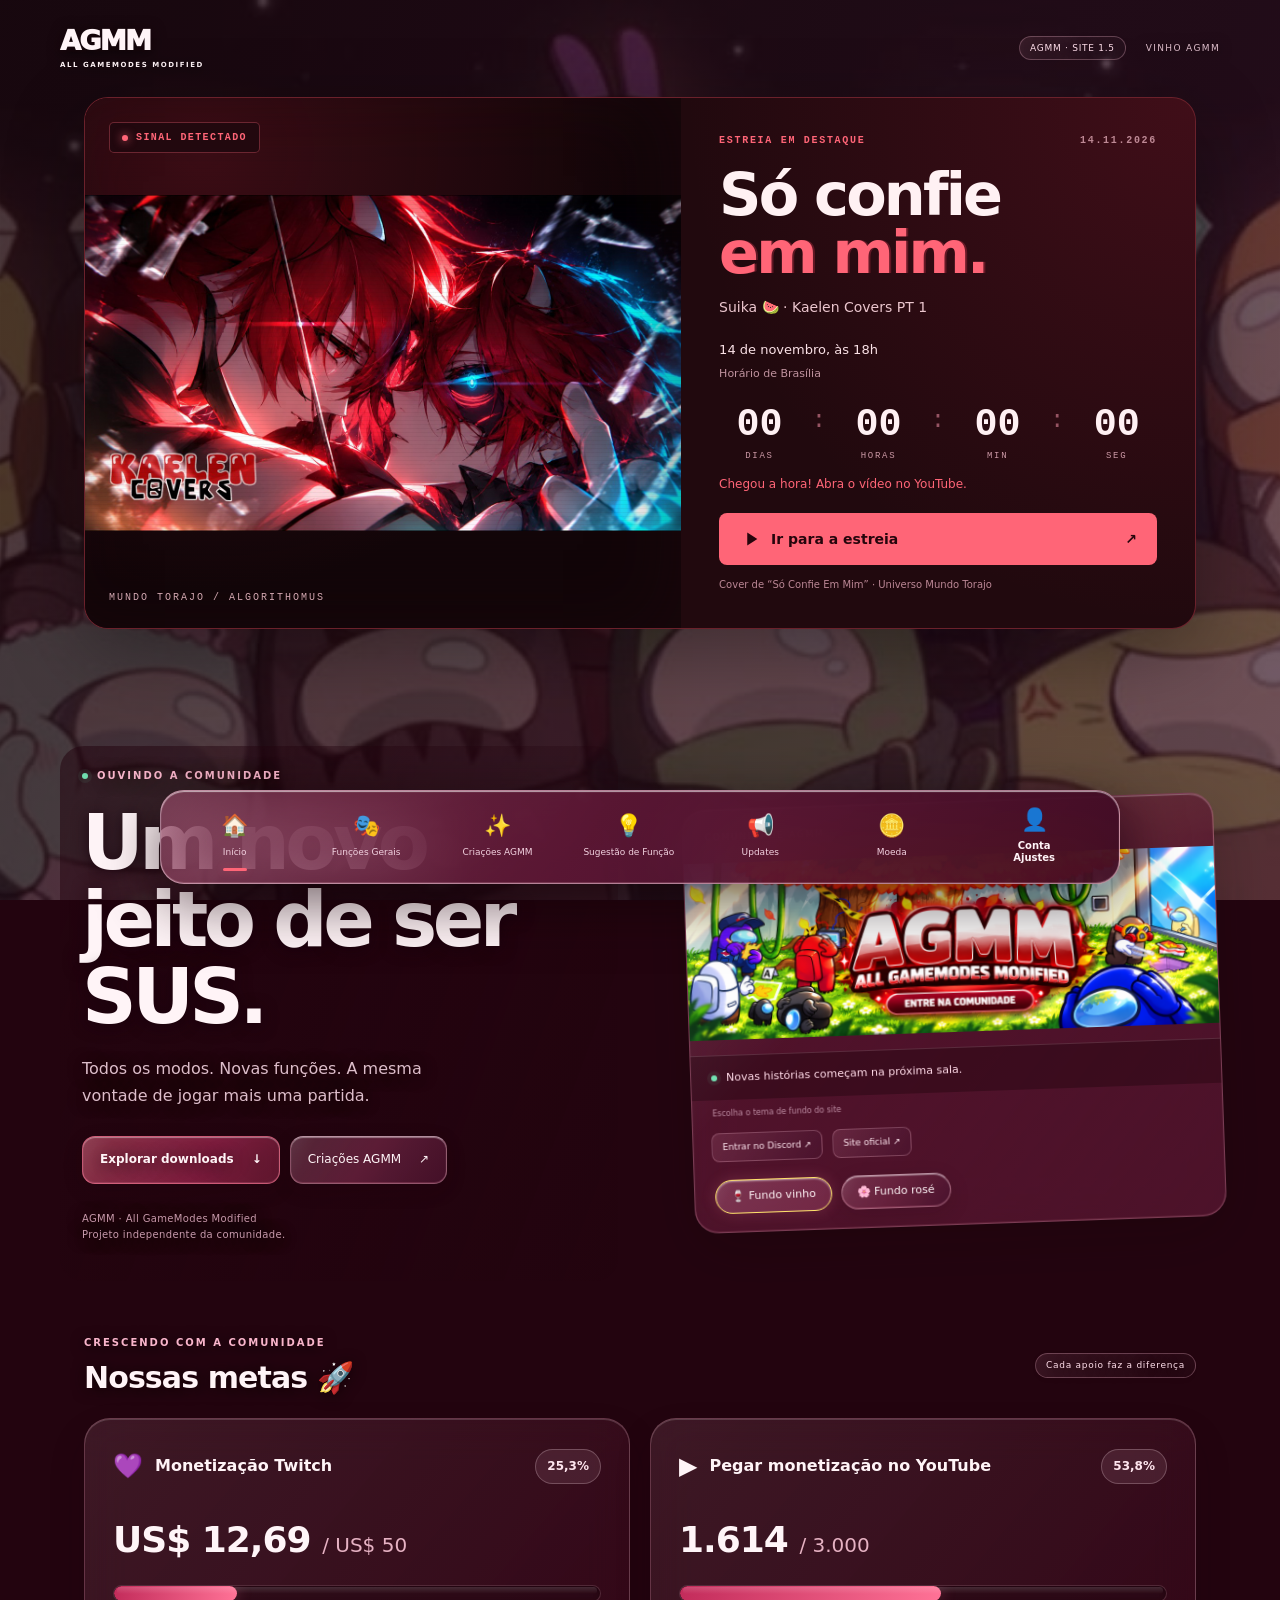
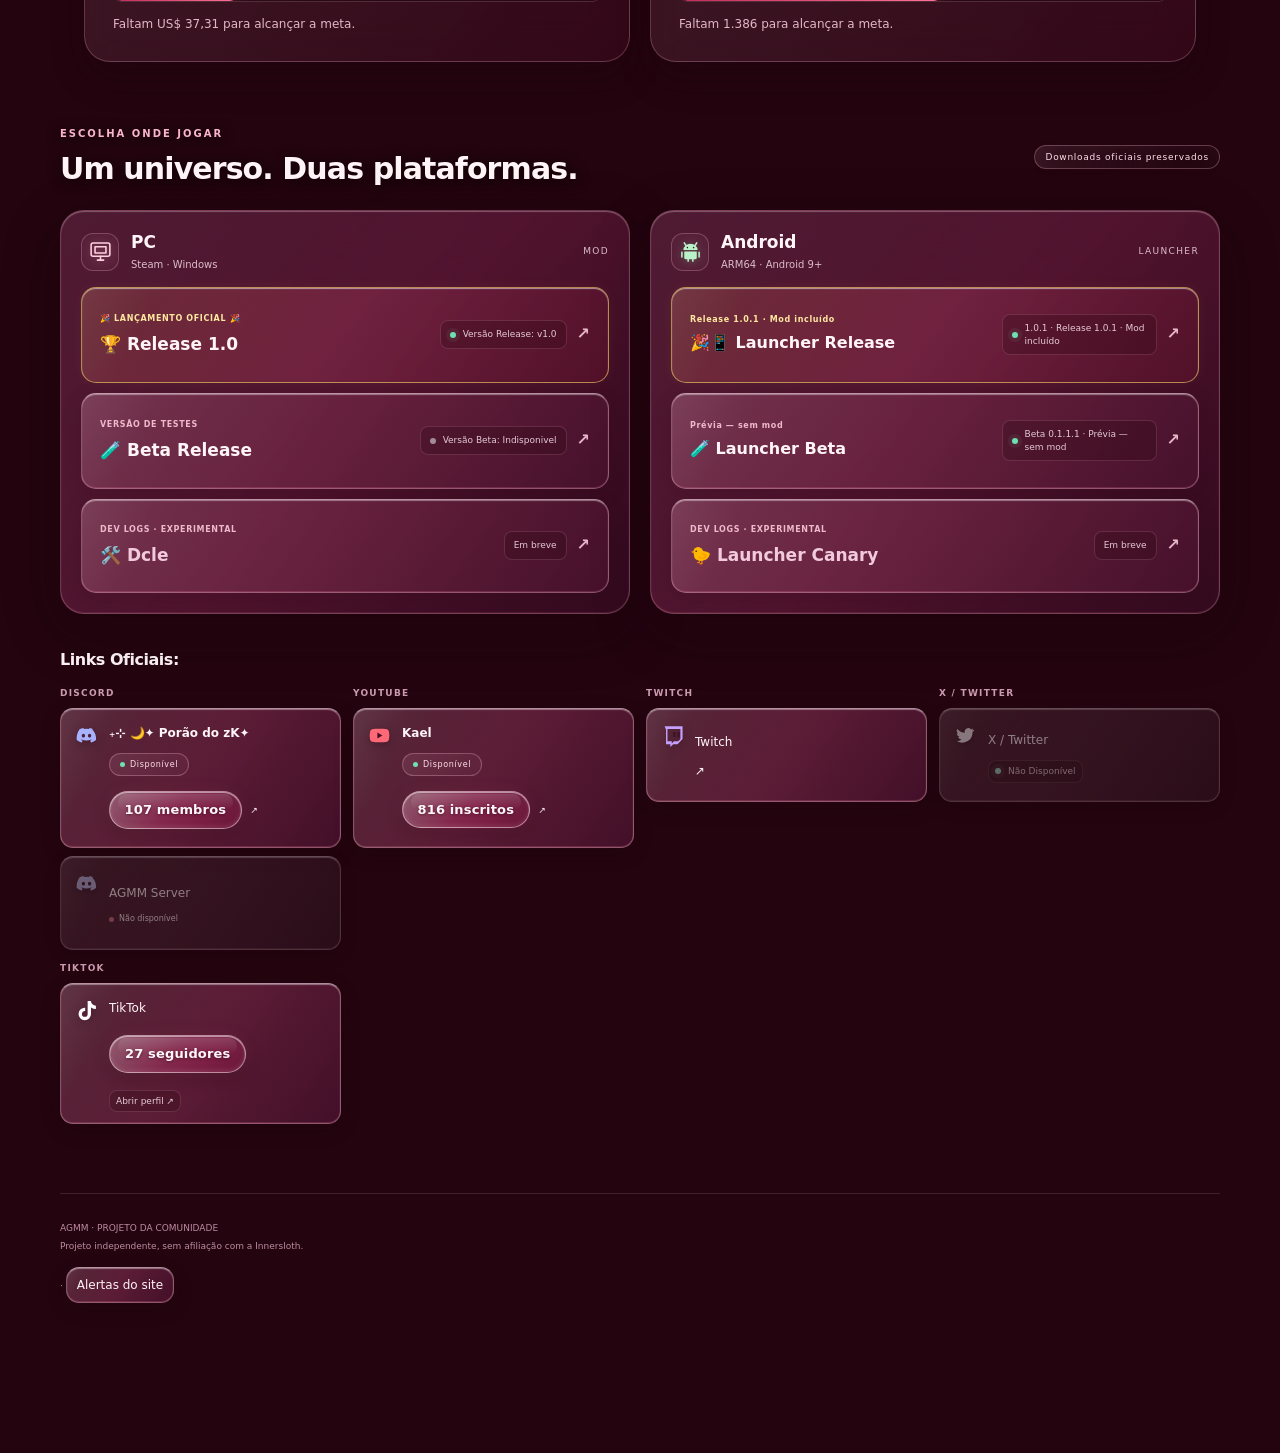
==== commit 4ad4d199: "Restaura a versão anterior após teste do painel" ====
--- a/index.html
+++ b/index.html
@@ -1,830 +1,40 @@
-<!doctype html>
-<html lang="pt-BR" data-t="vinho">
-<head>
-<meta charset="utf-8">
-<meta name="viewport" content="width=device-width,initial-scale=1,viewport-fit=cover">
-<title>AGMM 2.0 v2 · All GameModes Modified</title>
-<link rel="stylesheet" href="https://fonts.googleapis.com/css2?family=Sora:wght@400;600;800&display=swap">
-<style>
-:root{--tx:#fff3f6;--mu:#e8c8d3;--ac:#ff9db6;--ac2:#ff5f8a;--ok:#9cf0c4;--wr:#ffd98a;font-family:Sora,system-ui,sans-serif}
-[data-t=vinho]{--bg:#1a030c;--b1:#b3194f;--b2:#6e0b2e;--b3:#8a1b45}
-[data-t=rose]{--bg:#3a0f22;--b1:#ff8fb3;--b2:#c23a6b;--b3:#e0638f}
-*{box-sizing:border-box}body{margin:0;min-height:100vh;color:var(--tx);background:radial-gradient(520px 520px at 10% 6%,var(--b1),transparent 70%),radial-gradient(620px 620px at 92% 34%,var(--b2),transparent 70%),radial-gradient(520px 520px at 40% 100%,var(--b3),transparent 70%),var(--bg);background-attachment:fixed;transition:background .5s}
-a{color:var(--ac)}:focus-visible{outline:2px solid #fff;outline-offset:3px}
-.g{background:linear-gradient(135deg,#ffffff2e,#ffffff0d);backdrop-filter:blur(22px) saturate(180%);-webkit-backdrop-filter:blur(22px) saturate(180%);border:1px solid #ffffff38;box-shadow:inset 0 1px 0 #ffffff59,0 18px 40px #0000004d}
-.m{color:var(--mu)}.btn{border:0;border-radius:99px;padding:11px 20px;min-height:44px;font:700 14px Sora,sans-serif;cursor:pointer;color:var(--tx);background:#ffffff1f;border:1px solid #ffffff40}
-.btn.p{background:linear-gradient(180deg,#ffa9c0,var(--ac2));color:#2a0615;border:0}.btn.sm{min-height:36px;padding:6px 14px;font-size:12px}
-.i{width:100%;min-height:44px;padding:10px 14px;border-radius:14px;border:1px solid #fff3;background:#00000040;color:var(--tx);font:14px Sora,sans-serif}
-label{display:flex;flex-direction:column;gap:5px;font-size:12px;color:var(--mu)}
-header{display:flex;justify-content:space-between;align-items:center;gap:12px;margin:16px auto 0;max-width:1100px;padding:10px 12px 10px 24px;border-radius:99px;width:calc(100% - 32px)}
-.seg{display:flex;padding:4px;border-radius:99px}.seg button{border:0;background:none;color:var(--tx);font:600 13px Sora,sans-serif;padding:8px 16px;border-radius:99px;cursor:pointer;min-height:36px}.seg .on{background:#ffffff47}
-main{max-width:1100px;margin:0 auto;padding:28px 16px 140px}
-section[hidden]{display:none}h1{font-size:clamp(34px,6vw,58px);line-height:1.05;margin:0;font-weight:800}h2{margin:0 0 12px;font-size:22px}h3{margin:0 0 6px;font-size:17px}
-.grid{display:grid;gap:16px;grid-template-columns:repeat(auto-fit,minmax(260px,1fr))}.card{border-radius:26px;padding:22px}
-.hero{display:grid;gap:28px;grid-template-columns:repeat(auto-fit,minmax(300px,1fr));align-items:center;margin-bottom:28px}
-.cap{height:200px;border-radius:20px;background:linear-gradient(135deg,#ffffff33,#0000004d) center/cover;margin-bottom:12px}
-.cd{display:grid;grid-template-columns:repeat(4,1fr);gap:8px;text-align:center}.cd div{border-radius:16px;padding:12px 2px}.cd b{font-size:26px;display:block}.cd span{font-size:10px;color:var(--mu)}
-.bar{height:8px;border-radius:99px;background:#ffffff24;overflow:hidden;margin:6px 0 14px}.bar i{display:block;height:100%;background:linear-gradient(90deg,var(--ac),var(--ac2));transition:width .6s}
-.tag{font-size:12px;font-weight:600;padding:3px 10px;border-radius:99px;background:#ffffff26}
-.row{display:flex;gap:8px;align-items:center;justify-content:space-between;flex-wrap:wrap;padding:10px 12px;border-radius:14px;background:#00000038;margin-bottom:8px;font-size:14px}
-.tabs{display:flex;gap:6px;flex-wrap:wrap;margin-bottom:16px}.tabs button{padding:9px 16px}
-.dock{position:fixed;bottom:calc(16px + env(safe-area-inset-bottom));left:50%;transform:translateX(-50%);display:flex;padding:8px;border-radius:99px;z-index:20;touch-action:none;user-select:none;transition:box-shadow .3s}
-.dock button{position:relative;z-index:1;border:0;background:none;color:var(--tx);display:flex;flex-direction:column;align-items:center;gap:3px;padding:8px 14px;min-width:60px;min-height:52px;font:600 10px Sora,sans-serif;cursor:pointer;border-radius:99px}
-.dock svg{width:21px;height:21px;fill:none;stroke:currentColor;stroke-width:1.8;stroke-linecap:round;stroke-linejoin:round}
-.bub{position:absolute;top:8px;bottom:8px;border-radius:99px;background:linear-gradient(135deg,#ffffff59,#ffffff1f);border:1px solid #ffffff80;box-shadow:inset 0 1px 0 #fff9,0 6px 18px #ff5f8a55;transition:left .4s cubic-bezier(.2,1.3,.4,1),width .3s;transform:scaleX(var(--sq,1)) scaleY(calc(2 - var(--sq,1)));pointer-events:none}
-.dock.drag .bub{transition:width .2s}.dock.drag{box-shadow:inset 0 1px 0 #fff9,0 26px 60px #00000080}
-.toast{position:fixed;top:84px;left:50%;transform:translate(-50%,-20px);padding:12px 22px;border-radius:99px;opacity:0;pointer-events:none;transition:.3s;z-index:30;font-size:14px}.toast.on{opacity:1;transform:translate(-50%,0)}
-pre{margin:0;padding:12px;border-radius:14px;background:#0006;font:12px/1.7 ui-monospace,monospace;overflow:auto;white-space:pre-wrap}
-@media(max-width:560px){.dock button{min-width:48px;padding:8px 8px}header{border-radius:28px}}
-@media(prefers-reduced-motion:reduce){*{transition:none!important}}
+<!DOCTYPE html>
 
-[data-t=vinho]{--ph:url([data-uri]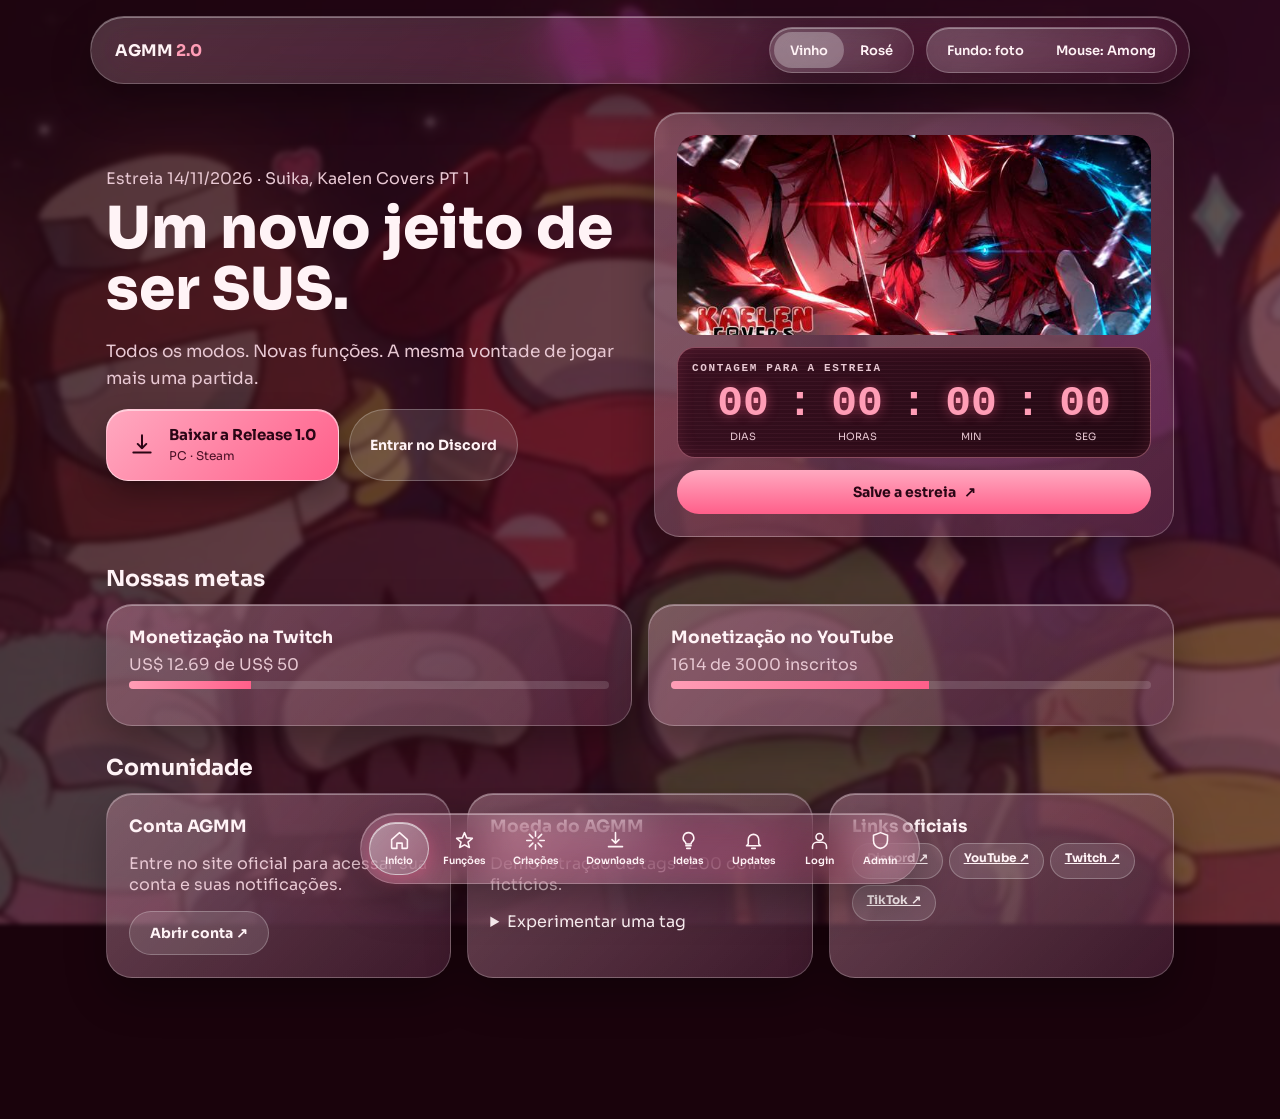
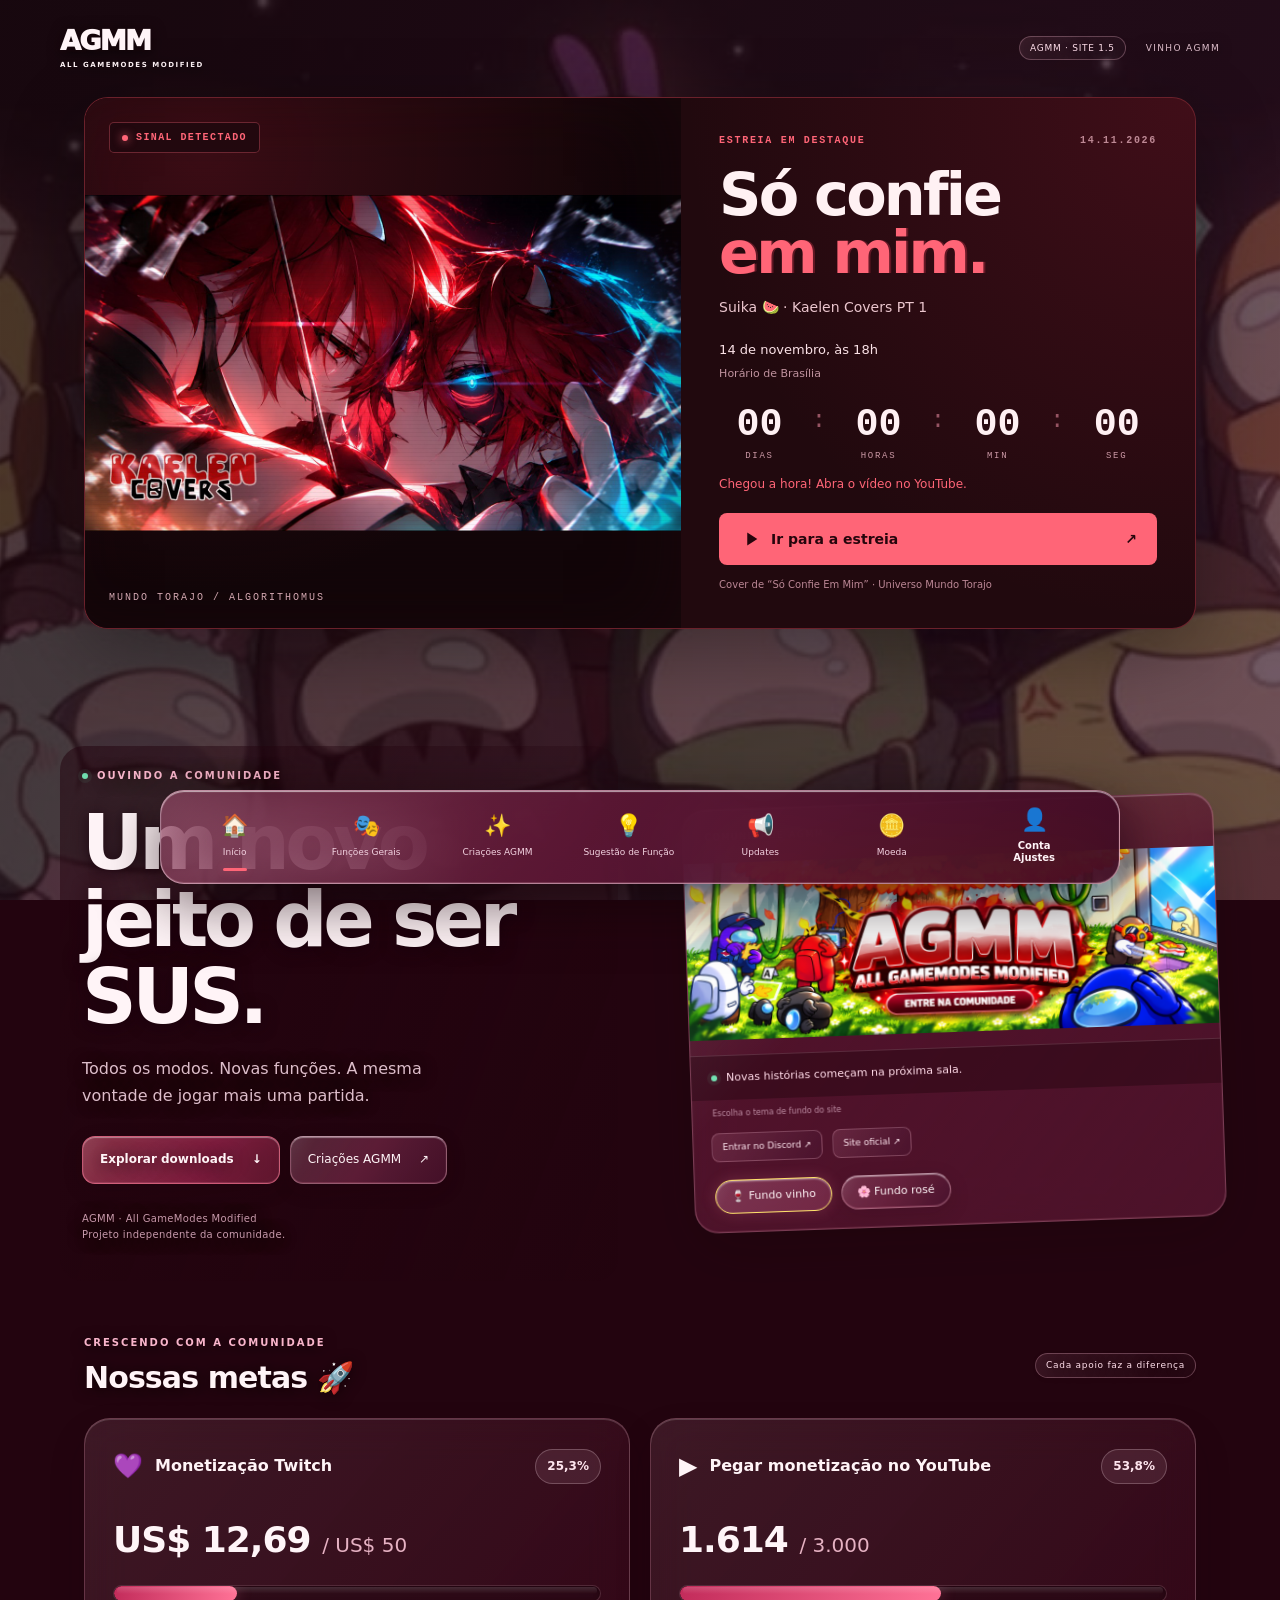
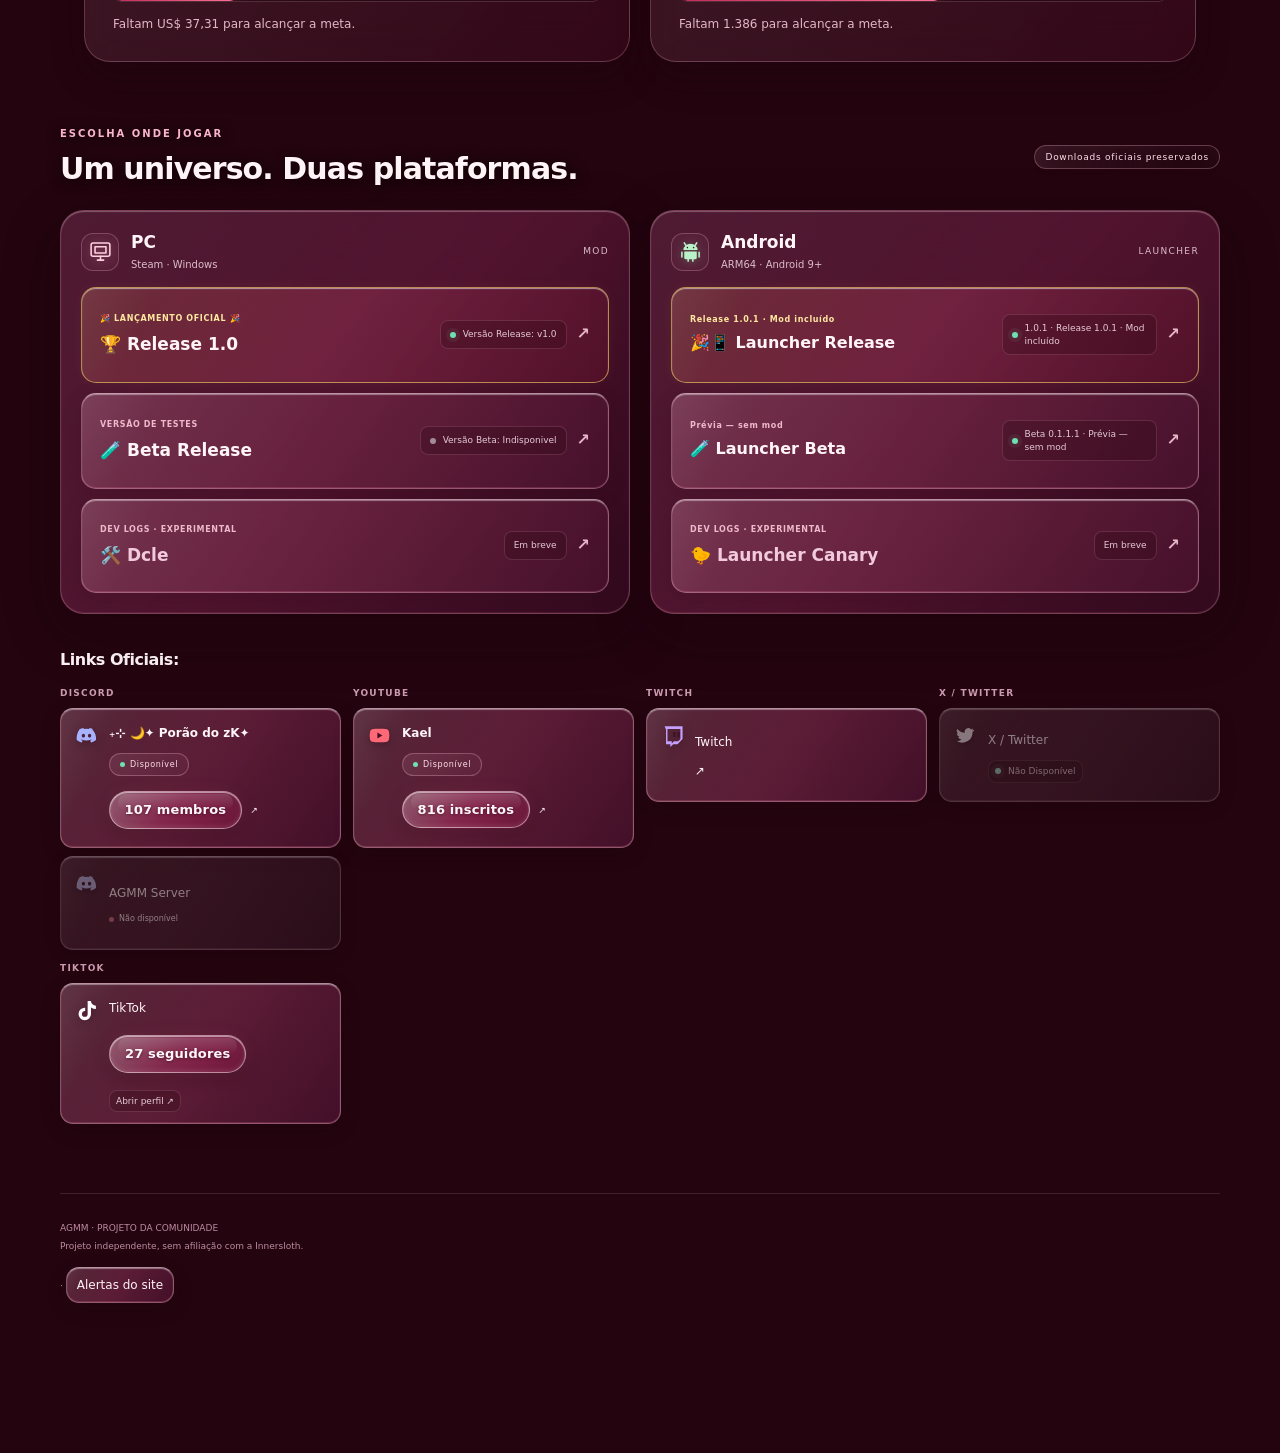
